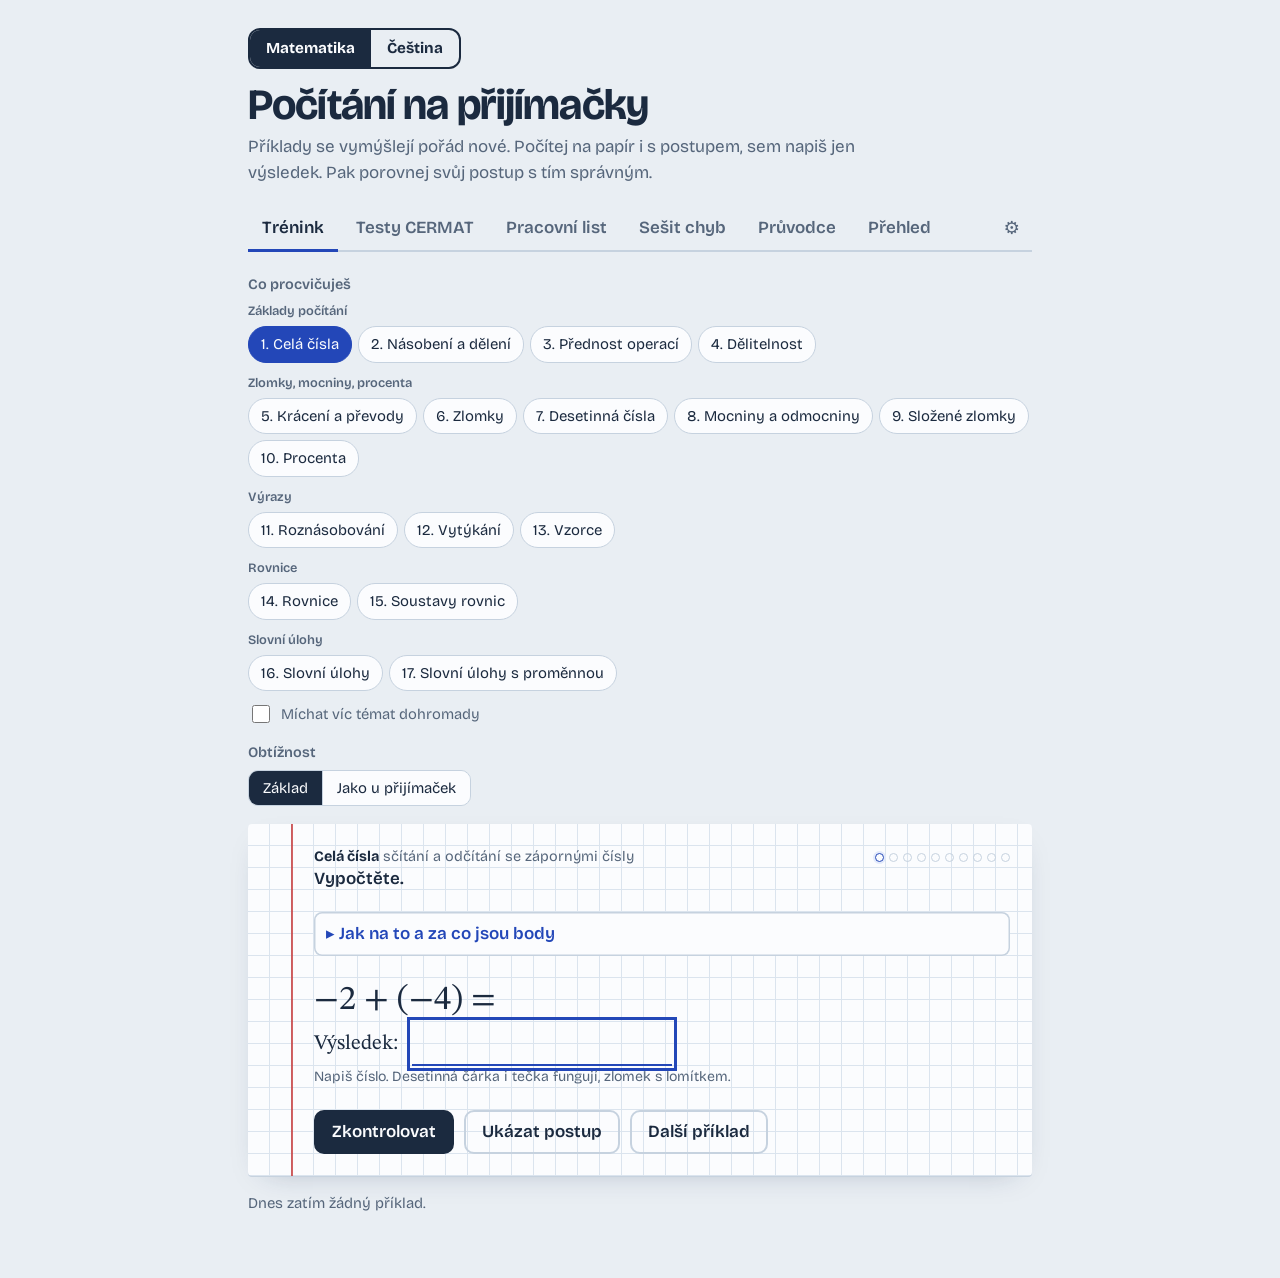
==== pocitani-na-prijimacky.html @ 53a1b1db "Plynulá čeština a zvětšení obrázků v testech (v1.17) - Textura papíru se kreslí jednou do canvasu (b" ====
<!DOCTYPE html>
<html lang="cs">
<head>
<meta charset="utf-8">
<meta name="viewport" content="width=device-width, initial-scale=1, viewport-fit=cover">
<title>Počítání na přijímačky</title>
<link rel="preconnect" href="https://fonts.googleapis.com">
<link rel="preconnect" href="https://fonts.gstatic.com" crossorigin>
<link href="https://fonts.googleapis.com/css2?family=Bricolage+Grotesque:opsz,wght@12..96,400..700&family=STIX+Two+Text:ital,wght@0,400..600;1,400..600&display=swap" rel="stylesheet">
<style>
:root{
  --surface:#E9EEF3; --paper:#FBFCFE; --grid:#DBE4EE; --ink:#1B2A3F; --muted:#56667B;
  --pen:#2347B8; --pen-soft:#E3EAFB; --red:#C42F2F; --red-soft:#FBE7E5; --green:#1F7A4A; --green-soft:#E1F3E8; --line:#C6D2DF; --hl:#FFE27A;
  --ui:"Bricolage Grotesque",system-ui,-apple-system,"Segoe UI",sans-serif;
  --math:"STIX Two Text","Cambria Math",Cambria,"Times New Roman",serif;
  color-scheme:light;
  box-sizing:border-box; padding-top:env(safe-area-inset-top,0px); padding-bottom:env(safe-area-inset-bottom,0px);
}
@media (prefers-color-scheme:dark){:root:not([data-theme="light"]){
  --surface:#0F151E; --paper:#162030; --grid:#21304A; --ink:#E4EAF3; --muted:#9AA9BC;
  --pen:#93B2FF; --pen-soft:#22345C; --red:#FF8077; --red-soft:#3A2024; --green:#62D297; --green-soft:#17352A; --line:#2D3D57; --hl:#6B5410; color-scheme:dark;}}
:root[data-theme="dark"]{
  --surface:#0F151E; --paper:#162030; --grid:#21304A; --ink:#E4EAF3; --muted:#9AA9BC;
  --pen:#93B2FF; --pen-soft:#22345C; --red:#FF8077; --red-soft:#3A2024; --green:#62D297; --green-soft:#17352A; --line:#2D3D57; --hl:#6B5410; color-scheme:dark;}
*,*::before,*::after{box-sizing:inherit}
html{scroll-padding-top:env(safe-area-inset-top,0px)}
body{margin:0;background:var(--surface);color:var(--ink);font-family:var(--ui);font-size:17px;line-height:1.5}
.wrap{max-width:820px;margin:0 auto;padding:28px 18px 64px}
h1{font-size:clamp(1.9rem,5vw,2.7rem);line-height:1.05;margin:0 0 6px;font-weight:700;letter-spacing:-.02em;font-variation-settings:"opsz" 96}
.lede{margin:0 0 22px;color:var(--muted);max-width:60ch}
nav.tabs{display:flex;gap:4px;flex-wrap:wrap;border-bottom:2px solid var(--line);margin-bottom:22px}
nav.tabs a{padding:8px 14px;text-decoration:none;color:var(--muted);font-weight:600;border-bottom:3px solid transparent;margin-bottom:-2px}
nav.tabs a[aria-current="page"]{color:var(--ink);border-bottom-color:var(--pen)}
nav.tabs a .badge{display:inline-block;min-width:1.4em;padding:0 .35em;margin-left:4px;border-radius:9px;background:var(--red);color:var(--paper);font-size:.78em;text-align:center}
.view[hidden]{display:none}
.lbl{display:block;font-size:.9rem;color:var(--muted);margin:0 0 6px;font-weight:600}
.chips{display:flex;flex-wrap:wrap;gap:6px;margin-bottom:14px}
.chip{font:inherit;font-size:.93rem;padding:6px 12px;border-radius:18px;border:1.5px solid var(--line);background:var(--paper);color:var(--ink);cursor:pointer}
.chip[aria-pressed="true"]{background:var(--pen);border-color:var(--pen);color:var(--paper)}
.seg{display:inline-flex;border:1.5px solid var(--line);border-radius:10px;overflow:hidden;margin-bottom:18px}
.seg button{font:inherit;font-size:.93rem;padding:6px 14px;border:0;background:var(--paper);color:var(--ink);cursor:pointer}
.seg button+button{border-left:1.5px solid var(--line)}
.seg button[aria-pressed="true"]{background:var(--ink);color:var(--paper)}
button:focus-visible,a:focus-visible,input:focus-visible,select:focus-visible{outline:3px solid var(--pen);outline-offset:2px}
nav.tabs .tab-btn{margin-left:auto;padding:8px 12px;border:0;background:none;font:inherit;font-weight:600;font-size:1.15rem;line-height:1;color:var(--muted);cursor:pointer}
nav.tabs .tab-btn:hover,nav.tabs .tab-btn[aria-expanded="true"]{color:var(--ink)}
dialog{border:2px solid var(--line);border-radius:14px;background:var(--paper);color:var(--ink);padding:22px;width:min(92vw,30rem);max-height:min(86vh,44rem);overflow:auto;box-shadow:0 24px 70px -24px rgba(10,25,50,.5)}
dialog::backdrop{background:rgba(8,18,38,.5)}
dialog h2{margin:0 0 10px;font-size:1.3rem}
dialog input{display:block;width:100%;font:inherit;padding:9px 11px;border-radius:9px;border:1.5px solid var(--line);background:var(--paper);color:var(--ink)}

/* the sheet */
.sheet{position:relative;background-color:var(--paper);
  background-image:linear-gradient(var(--grid) 1px,transparent 1px),linear-gradient(90deg,var(--grid) 1px,transparent 1px);
  background-size:22px 22px;background-position:-1px -1px;
  border-radius:4px 4px 4px 4px;box-shadow:0 1px 0 var(--line),0 10px 30px -18px rgba(20,40,80,.35);
  padding:22px 22px 24px 64px}
.sheet::before{content:"";position:absolute;top:0;bottom:0;left:44px;width:2px;background:var(--red);opacity:.75}
.sheet-head{display:flex;justify-content:space-between;gap:10px;flex-wrap:wrap;font-size:.9rem;color:var(--muted);margin-bottom:10px}
.sheet-head b{color:var(--ink)}
.task{margin:0 0 14px;font-weight:600}
.prompt{font-family:var(--math);font-size:clamp(1.55rem,4.6vw,2.15rem);line-height:1.6;margin:0 0 20px;overflow-x:auto;padding:4px 0}
.prompt .txt{font-family:var(--ui);font-size:1.15rem;line-height:1.5;display:block;max-width:56ch}
.prompt .sys,.step .sys{display:inline-block;border-left:2px solid currentColor;padding-left:12px;line-height:1.7}
i{font-style:italic;font-family:var(--math)}
.fr{display:inline-flex;flex-direction:column;vertical-align:middle;text-align:center;margin:0 .1em;font-size:.86em;line-height:1.15}
.fr>span:first-child{border-bottom:1.5px solid currentColor;padding:0 .18em .06em}
.fr>span:last-child{padding:.06em .18em 0}
.fr.big{font-size:1em}.fr.big>span{padding:.15em .3em}
.fr .fr{font-size:.88em}
.ov{border-top:1.5px solid currentColor;padding:0 .08em;margin-left:.04em}
.answer{display:flex;flex-wrap:wrap;align-items:center;gap:10px 14px;margin-bottom:6px}
.answer label{font-family:var(--math);font-size:1.3rem}
.answer input{font-family:var(--math);font-size:1.4rem;color:var(--pen);background:transparent;border:0;border-bottom:2px solid var(--pen);padding:4px 4px;width:min(260px,100%);border-radius:0}
.answer input.short{width:120px}
.btn{font:inherit;font-weight:600;padding:9px 16px;border-radius:10px;border:2px solid var(--ink);background:var(--ink);color:var(--paper);cursor:pointer}
.btn.ghost{background:transparent;color:var(--ink);border-color:var(--line)}
.btn:disabled{opacity:.45;cursor:default}
.ins{display:inline-flex;gap:4px}
.ins button{font-family:var(--math);font-size:1.05rem;min-width:36px;padding:4px 8px;border-radius:8px;border:1.5px solid var(--line);background:var(--paper);color:var(--ink);cursor:pointer}
.hint{font-size:.88rem;color:var(--muted);margin:4px 0 12px}
.fb{min-height:1.6em;margin:6px 0 12px;font-weight:600}
.fb.ok{color:var(--green)}.fb.bad{color:var(--red)}.fb.neutral{color:var(--muted)}
.actions{display:flex;gap:10px;flex-wrap:wrap}
.steps{margin:18px 0 0;padding:16px 18px;background:var(--paper);border:1.5px solid var(--line);border-radius:6px}
.steps h3{margin:0 0 10px;font-size:1rem}
.stp{list-style:none;counter-reset:st;margin:0;padding:0}
.stp li{position:relative;padding-left:1.9em;margin:0 0 12px;font-family:var(--ui)}
.stp li:not(.h){counter-increment:st}
.stp li:not(.h)::before{content:counter(st) ".";position:absolute;left:0;top:0;font-weight:700;color:var(--muted)}
.stp li.h{padding-left:0;margin-top:16px;font-weight:700;color:var(--pen)}
.stp li.h:first-child{margin-top:0}
.say{display:block;font-size:.97rem;line-height:1.5;max-width:64ch}
.m{display:block;font-family:var(--math);font-size:1.16rem;line-height:2;overflow-x:auto;margin-top:2px}
.sep{font-family:var(--ui);font-size:.8em;color:var(--muted);margin:0 .7em}
.steps .result{margin:12px 0 0;font-family:var(--math);font-size:1.15rem}
.steps .result b{color:var(--red);font-family:var(--ui)}
.session{margin:16px 0 0;color:var(--muted);font-size:.93rem}

/* worksheet */
.ws-controls{display:flex;flex-wrap:wrap;gap:12px 20px;align-items:end;margin-bottom:18px}
.ws-controls select{font:inherit;padding:6px 10px;border-radius:8px;border:1.5px solid var(--line);background:var(--paper);color:var(--ink)}
.worksheet{background:var(--paper);color:var(--ink);padding:26px 28px;border-radius:4px;box-shadow:0 1px 0 var(--line)}
.worksheet h2{margin:0 0 4px;font-size:1.4rem}
.worksheet .meta{color:var(--muted);margin:0 0 18px;font-size:.92rem}
.ws-item{padding:10px 0 0;break-inside:avoid}
.ws-item .q{display:flex;gap:10px;align-items:baseline}
.ws-item .n{font-weight:700;min-width:1.6em}
.ws-item .p{font-family:var(--math);font-size:1.35rem;line-height:1.6}
.ws-item .p .txt{font-family:var(--ui);font-size:1.02rem}
.ws-item .t{font-size:.85rem;color:var(--muted)}
.ws-space{height:150px;margin:6px 0 4px 2.2em;background-image:linear-gradient(var(--grid) 1px,transparent 1px),linear-gradient(90deg,var(--grid) 1px,transparent 1px);background-size:18px 18px;border:1px solid var(--grid)}
.solutions{margin-top:30px;border-top:2px dashed var(--line);padding-top:18px}
.solutions .stp{margin:6px 0 0 2.2em}
.solutions .say{font-size:.9rem}.solutions .m{font-size:1.05rem}

/* mistakes + stats */
.mlist{display:grid;gap:12px}
.mitem{background:var(--paper);border:1.5px solid var(--line);border-left:4px solid var(--red);border-radius:6px;padding:12px 14px;display:flex;justify-content:space-between;gap:12px;align-items:center;flex-wrap:wrap}
.mitem .p{font-family:var(--math);font-size:1.25rem;overflow-x:auto}
.mitem .p .txt{font-family:var(--ui);font-size:1rem}
.mitem small{display:block;color:var(--muted);font-size:.84rem}
.empty{background:var(--paper);border:1.5px dashed var(--line);border-radius:6px;padding:22px;color:var(--muted)}
table.stats{width:100%;border-collapse:collapse;background:var(--paper);border-radius:6px;overflow:hidden}
table.stats th,table.stats td{padding:9px 12px;text-align:left;border-bottom:1px solid var(--line);font-size:.95rem}
table.stats th{color:var(--muted);font-weight:600}
.bar{height:8px;background:var(--grid);border-radius:4px;min-width:80px;position:relative;overflow:hidden}
.bar span{position:absolute;inset:0 auto 0 0;background:var(--pen)}
table.stats tr.grp td{font-weight:700;color:var(--pen);padding-top:14px;font-size:.88rem}
table.stats td small{display:block;color:var(--muted);font-size:.8rem;font-weight:400}
.chips .grp{flex-basis:100%;font-size:.8rem;font-weight:600;color:var(--muted);margin-top:4px}
.chips .grp:first-child{margin-top:0}
/* zvýraznění: pravidlo (zvýrazňovač), nové (modře), pozor (červeně); vždy i tučně kvůli tisku */
.hk{font-weight:700;background:linear-gradient(transparent 55%,var(--hl) 55%);padding:0 .08em;-webkit-box-decoration-break:clone;box-decoration-break:clone}
.hn{font-weight:700;color:var(--pen)}
.hx{font-weight:700;color:var(--red)}
@media print{.hk{background:none;text-decoration:underline}}
nav.tabs a .badge[hidden]{display:none}
/* slovní úlohy: možnosti A–E, výběr písmene, podtržení přehlédnuté fráze po chybě */
.prompt .opts{display:block;margin-top:var(--g,22px)}
.prompt .opts>span{display:block}
.mclbl{font-family:var(--math);font-size:1.3rem}
.mcbox{display:inline-flex;gap:8px;flex-wrap:wrap}
.mcbtn{font:inherit;font-weight:700;min-width:44px;height:44px;border-radius:10px;border:2px solid var(--line);background:var(--paper);color:var(--ink);cursor:pointer}
.mcbtn[aria-pressed="true"]{background:var(--pen);border-color:var(--pen);color:var(--paper)}
.sheet>.answer.rows{display:grid;grid-template-columns:auto 1fr;gap:0 12px;align-items:center}
.sheet>.answer.rows input{width:100%}
mark.pod{background:linear-gradient(transparent 55%,var(--hl) 55%);color:inherit;text-decoration:underline;text-decoration-color:var(--red);text-decoration-thickness:2px;text-underline-offset:3px}
/* po správné odpovědi: tlačítko Další příklad zezelená a jemně pulzuje */
.btn.go{background:var(--green);border-color:var(--green);color:var(--paper);animation:go-pulse 1.8s ease-in-out infinite}
@keyframes go-pulse{0%,100%{box-shadow:0 0 0 0 color-mix(in srgb,var(--green) 55%,transparent)}50%{box-shadow:0 0 0 9px color-mix(in srgb,var(--green) 0%,transparent)}}
@media (prefers-reduced-motion:reduce){.btn.go{animation:none}}
/* jemné odměny (bez sérií dní a bodů): učitelská fajfka na okraji, zelená odpověď,
   postup odkrývaný krok za krokem, razítko po sérii, puntíky série, fajfka u zvládnutého tématu */
.tick{position:absolute;left:5px;width:34px;height:32px;color:var(--red);pointer-events:none}
.tick svg{width:100%;height:100%;display:block;overflow:visible}
.tick path{fill:none;stroke:currentColor;stroke-width:3.4;stroke-linecap:round;stroke-linejoin:round;stroke-dasharray:44;stroke-dashoffset:0}
@media (max-width:560px){.tick{left:-2px;width:24px;height:23px}}
.answer input{transition:border-color .3s,color .3s}
.answer.ok input{border-bottom-color:var(--green);color:var(--green)}
.dots{display:inline-flex;gap:5px;align-items:center;vertical-align:middle}
.dots span{width:9px;height:9px;border-radius:50%;border:1.5px solid var(--line);box-sizing:border-box}
.dots span.d{background:var(--pen);border-color:var(--pen)}
.dots span.c{border-color:var(--pen);box-shadow:0 0 0 2px var(--pen-soft)}
.stamp{display:inline-block;vertical-align:middle;margin-left:14px;padding:2px 12px;font-family:var(--ui);border:3px solid currentColor;border-radius:8px;font-weight:800;letter-spacing:.06em;text-transform:uppercase;font-size:1.05rem;line-height:1.6;color:var(--pen);transform:rotate(-8deg);opacity:.85;pointer-events:none}
.stamp.s1{color:var(--green)}
.mast{color:var(--green);font-weight:800}
.chip[aria-pressed="true"] .mast{color:inherit}
@media (prefers-reduced-motion:no-preference){
  .tick.draw path{animation:tickDraw .45s ease-out both}
  @keyframes tickDraw{from{stroke-dashoffset:44}to{stroke-dashoffset:0}}
  .answer.nudge{animation:nudge .35s ease-in-out}
  @keyframes nudge{0%,100%{transform:none}25%{transform:translateX(-4px)}50%{transform:translateX(4px)}75%{transform:translateX(-2px)}}
  .steps.rev .stp>li,.steps.rev .result{animation:stepIn .32s ease-out both}
  @keyframes stepIn{from{opacity:0;transform:translateY(4px)}to{opacity:1;transform:none}}
  .stamp{animation:stampIn .45s .15s ease-out both}
  @keyframes stampIn{0%{opacity:0;transform:scale(1.8) rotate(-8deg)}70%{opacity:.9;transform:scale(.95) rotate(-8deg)}100%{opacity:.85;transform:scale(1) rotate(-8deg)}}
}
@media print{.tick,.stamp{animation:none}}
@media print{.btn.go{animation:none}}
.note{color:var(--muted);font-size:.92rem;max-width:62ch}
details.guide{margin:-4px 0 14px;background:var(--paper);border:1.5px solid var(--line);border-radius:8px}
details.guide>summary{cursor:pointer;padding:8px 12px;font-weight:600;color:var(--pen);list-style:none}
details.guide>summary::-webkit-details-marker{display:none}
details.guide>summary::before{content:"▸ ";}
details.guide[open]>summary::before{content:"▾ ";}
.gbody{padding:2px 14px 12px;font-size:.95rem;line-height:1.5}
.gbody h4{margin:12px 0 4px;font-size:.95rem}
.gbody ol,.gbody ul{margin:0;padding-left:1.3em}.gbody li{margin:2px 0}
.gbody .trap,.fbtip{background:var(--red-soft);border-left:3px solid var(--red);padding:8px 10px;border-radius:4px;margin:8px 0 4px}
.fbtip{font-weight:400;color:var(--ink);font-size:.93rem}
.pts{display:grid;gap:6px}
.pt{border-radius:6px;padding:6px 10px}.pt ul{margin:2px 0 0}
.pt.ok{background:var(--green-soft)}.pt.mid{background:var(--pen-soft)}.pt.bad{background:var(--red-soft)}
.glist details{background:var(--paper);border:1.5px solid var(--line);border-radius:8px;margin-bottom:8px}
.glist summary{cursor:pointer;padding:10px 14px;font-weight:700}
.gen{background:var(--paper);border:1.5px solid var(--pen);border-radius:8px;padding:12px 16px;margin-bottom:14px}
.gen h3{margin:0 0 6px;font-size:1.05rem}.gen ul{margin:0;padding-left:1.2em}.gen li{margin:3px 0}
.ws-trap{margin:4px 0 0 2.2em;font-size:.88rem;color:var(--muted)}
.mixl{display:inline-flex;align-items:center;gap:8px;font-size:.92rem;color:var(--muted);margin:-4px 0 16px;cursor:pointer}
.mixl input{width:18px;height:18px;accent-color:var(--pen)}
.ask{margin-top:14px;padding:16px 18px;background:var(--paper);border:1.5px solid var(--pen);border-radius:6px}
.ask h3{margin:0 0 10px;font-size:1rem}
.quick{display:flex;flex-wrap:wrap;gap:6px;margin-bottom:10px}
.askrow{display:flex;gap:10px;align-items:flex-end}
.askrow textarea{flex:1;font:inherit;padding:8px 10px;border-radius:8px;border:1.5px solid var(--line);background:var(--paper);color:var(--ink);resize:vertical}
.thread{display:grid;gap:8px;margin-bottom:10px}
.msg{padding:9px 12px;border-radius:8px;line-height:1.55;max-width:64ch}
.msg.me{background:var(--pen-soft);justify-self:end}
.msg.ai{background:var(--surface)}
.msg.err{background:var(--red-soft);color:var(--red)}
.summary{text-align:left}
.summary h2{margin:0 0 6px;font-size:1.6rem}
.summary .big{font-family:var(--math);font-size:3rem;line-height:1.1;margin:8px 0 4px;color:var(--pen)}
@media (max-width:560px){
  .wrap{padding:14px 12px 40px}
  h1{font-size:1.45rem;letter-spacing:-.01em}
  .lede{font-size:.92rem;margin:0 0 14px}
  nav.tabs{margin-bottom:14px}nav.tabs a{padding:6px 10px}nav.tabs .tab-btn{padding:6px 10px;font-size:1.05rem}
  .chips{gap:5px;margin-bottom:10px}.chip{padding:4px 10px;font-size:.87rem}
  .mixl{margin:-2px 0 12px;font-size:.88rem}.mixl input{width:16px;height:16px}
  .lbl{font-size:.84rem}
  .seg{margin-bottom:12px}.seg button{padding:5px 10px;font-size:.9rem}
  .sheet{padding:16px 12px 18px 34px}.sheet::before{left:22px}
  .sheet-head{font-size:.82rem}
  .task{margin-bottom:10px}
  .prompt{font-size:clamp(1.3rem,5.5vw,1.7rem);margin-bottom:14px}
  .answer{gap:8px 10px;margin-bottom:4px}.answer input{font-size:1.25rem}.answer input.short{width:104px}
  .hint{font-size:.82rem;margin:2px 0 10px}
  .fb{margin:4px 0 10px}
  .btn{padding:8px 13px}
  .actions{gap:8px}
  .steps{margin:12px 0 0;padding:12px}.stp li{margin-bottom:8px}
  .ask{margin-top:10px;padding:10px 12px}
  .ask h3{margin:0 0 6px;font-size:.95rem}
  .quick{gap:5px;margin-bottom:8px}.quick .chip{padding:4px 10px;font-size:.84rem}
  .askrow{gap:8px}.askrow textarea{padding:7px 9px}
  .thread{gap:6px;margin-bottom:8px}
  .msg{padding:8px 10px;font-size:.95rem;max-width:none}.msg.me{max-width:92%}
  .session{margin:12px 0 0;font-size:.88rem}
  table.stats th,table.stats td{padding:6px 8px;font-size:.86rem}
  .bar{min-width:44px}
  .worksheet{padding:18px}
}
@media (max-width:400px){
  table.stats th,table.stats td{padding:5px 6px;font-size:.8rem}
  .bar{min-width:36px}
}
/* zarovnání na čtverečky: řádky textu jsou násobky --g, mezery pod bloky dorovná gridSnap() */
.sheet{--g:22px;line-height:var(--g);padding:var(--g) var(--g) var(--g) calc(3 * var(--g))}
.sheet::before{left:calc(2 * var(--g) - 1px)}
.sheet>*{margin-top:0}
.sheet>.sheet-head{line-height:var(--g);margin-bottom:0}
.sheet>.task{line-height:var(--g);margin-bottom:11px}
.sheet>details.guide{margin:0 0 11px;border:0;box-shadow:inset 0 0 0 1.5px var(--line);line-height:1.5}
.sheet>details.guide>summary{padding:11px 12px;line-height:var(--g)}
.sheet>.prompt{line-height:calc(2 * var(--g));padding:0;margin-bottom:0}
.sheet>.prompt .txt{line-height:var(--g)}
.sheet>.prompt .sys{line-height:calc(2 * var(--g))}
.sheet>.answer{gap:0 14px;margin-bottom:0;min-height:calc(2 * var(--g))}
.sheet>.answer label{line-height:calc(2 * var(--g))}
.sheet>.answer input{height:calc(2 * var(--g));padding:0 4px;line-height:normal}
.sheet>.hint{line-height:var(--g);margin:0}
.sheet>.fb{line-height:var(--g);min-height:var(--g);margin:0}
.sheet .btn{padding:9px 16px;line-height:var(--g)}
.sheet>.actions{margin-bottom:0}
.sheet>.steps,.sheet>.ask{line-height:1.5;margin-bottom:0}
.sheet.summary h2{line-height:calc(2 * var(--g));margin-bottom:0}
.sheet.summary .big{line-height:calc(3 * var(--g));margin:0}
.sheet.summary p{margin:0 0 var(--g)}
@media (max-width:560px){
  .sheet{padding:var(--g) 11px var(--g) calc(2 * var(--g))}
  .sheet::before{left:calc(var(--g) - 1px)}
  .sheet .btn{padding:9px 13px}
}
@media (prefers-reduced-motion:no-preference){.fb.ok{animation:pop .25s ease-out}@keyframes pop{from{transform:translateY(3px);opacity:0}to{transform:none;opacity:1}}}
@media print{
  body{background:#fff;color:#000;font-size:12pt}
  :root{--paper:#fff;--ink:#000;--muted:#444;--grid:#d5dde6;--line:#bbb}
  .no-print,nav.tabs,h1,.lede,.view:not(#v-list){display:none!important}
  .wrap{max-width:none;padding:0}
  .worksheet{box-shadow:none;padding:0}
  .solutions{break-before:page;border-top:0}
}

/* ===== předměty: přepínač a části jen pro jeden předmět ===== */
.subj{display:inline-flex;border:2px solid var(--ink);border-radius:12px;overflow:hidden;margin:0 0 14px}
.subj button{font:inherit;font-weight:700;font-size:.95rem;padding:7px 16px;border:0;background:transparent;color:var(--ink);cursor:pointer}
.subj button[aria-pressed="true"]{background:var(--ink);color:var(--paper)}
:root[data-subject="cj"] [data-only="mat"],:root:not([data-subject="cj"]) [data-only="cj"]{display:none!important}
/* ===== čeština: zažloutlý, na okrajích ohořelý papír s linkami ===== */
:root[data-subject="cj"]{
  --surface:#E4D6B6; --paper:#F1E1B8; --grid:transparent; --ink:#33240F; --muted:#6A5434;
  --pen:#8E3B12; --pen-soft:#F2D9B4; --red:#A8321E; --red-soft:#F3D4C2; --green:#3F6B1E; --green-soft:#E1E7BF;
  --line:#C9B183; --hl:#EDBB48; --rule:rgba(112,78,34,.22); --burn:rgba(104,46,6,.55); --burn-soft:rgba(140,82,24,.28);
  color-scheme:light}
@media (prefers-color-scheme:dark){:root[data-subject="cj"]:not([data-theme="light"]){
  --surface:#15100A; --paper:#2A2014; --ink:#EEDFC1; --muted:#B9A47F; --pen:#F2A65E; --pen-soft:#4A3015;
  --red:#FF8C6E; --red-soft:#40211A; --green:#A8D27A; --green-soft:#26331A; --line:#4D3C25; --hl:#7A5312;
  --rule:rgba(238,210,160,.10); --burn:rgba(0,0,0,.70); --burn-soft:rgba(0,0,0,.40); color-scheme:dark}}
:root[data-subject="cj"][data-theme="dark"]{
  --surface:#15100A; --paper:#2A2014; --ink:#EEDFC1; --muted:#B9A47F; --pen:#F2A65E; --pen-soft:#4A3015;
  --red:#FF8C6E; --red-soft:#40211A; --green:#A8D27A; --green-soft:#26331A; --line:#4D3C25; --hl:#7A5312;
  --rule:rgba(238,210,160,.10); --burn:rgba(0,0,0,.70); --burn-soft:rgba(0,0,0,.40); color-scheme:dark}
:root[data-subject="cj"] body{background:radial-gradient(120% 80% at 50% 0%,transparent 40%,rgba(80,50,15,.18) 100%),var(--surface)}
/* --g = výška linky; gridSnap podle ní zarovnává bloky listu */
:root[data-subject="cj"] .sheet{--g:30px;
  background-color:var(--paper);
  background-image:
    radial-gradient(ellipse 75% 70% at 50% 45%,transparent 58%,var(--burn-soft) 86%,var(--burn) 100%),
    /* skvrny a zrnitost: bitmapy z canvasu (paperTexture), SVG feTurbulence byl na telefonu pomalý */
    var(--paper-stains,none),
    var(--paper-grain,none),
    repeating-linear-gradient(transparent 0 calc(var(--g) - 1px),var(--rule) calc(var(--g) - 1px) var(--g));
  background-size:auto,600px 600px,128px 128px,auto;background-position:0 0,0 0,0 0,0 0;
  border-radius:3px 7px 4px 8px / 7px 3px 8px 4px;
  box-shadow:inset 0 0 0 1px rgba(110,60,15,.25),inset 0 0 22px var(--burn-soft),0 1px 0 var(--line),0 14px 34px -18px rgba(60,30,0,.65)}
:root[data-subject="cj"] .sheet::before{opacity:.45}
/* čeština: kroky vysvětlení mají vlastní písmena A) až D), čísla by se zdvojila */
:root[data-subject="cj"] .stp li:not(.h){padding-left:0}
:root[data-subject="cj"] .stp li:not(.h)::before{content:none}
.mitem .p .txt.cj .opts>span{display:block;margin-bottom:2px}
.prompt .txt.cj{font-family:var(--math);font-size:1.15rem;line-height:1.55}
.prompt .txt.cj .opts{margin-top:0}
.prompt .txt.cj .opts>span{padding-left:1.7em;text-indent:-1.7em;margin-bottom:8px}
.prompt .txt.cj .opts b{font-family:var(--ui);color:var(--pen)}
:root[data-subject="cj"] .steps{background:color-mix(in srgb,var(--paper) 70%,#fff 30%)}
:root[data-subject="cj"][data-theme="dark"] .steps{background:color-mix(in srgb,var(--paper) 85%,#000 15%)}
@media (prefers-color-scheme:dark){:root[data-subject="cj"]:not([data-theme="light"]) .steps{background:color-mix(in srgb,var(--paper) 85%,#000 15%)}}

/* ===== Testy CERMAT (data nahraná do telefonu) ===== */
.cm-tests{display:grid;gap:10px;margin:14px 0}
.cm-test{text-align:left;font:inherit;padding:12px 14px;border:1.5px solid var(--line);border-radius:10px;background:var(--paper);color:var(--ink);cursor:pointer;display:flex;justify-content:space-between;align-items:baseline;gap:4px 12px;flex-wrap:wrap}
.cm-test small{color:var(--muted)}
.cm-img{display:block;max-width:100%;height:auto;margin:8px 0;border-radius:4px;background:#fff}
.cm-h{font-weight:700;margin:8px 0 4px}.cm-n{color:var(--muted);font-style:italic;margin:4px 0}.cm-t{margin:6px 0}
.cm-opt{margin:4px 0}
.cm-task{margin:14px 0;padding-top:12px;border-top:1px dashed var(--line)}.cm-task:first-child{border-top:0;padding-top:0}
.cm-num{font-weight:800;color:var(--pen);margin-right:6px}
.cm-ans{margin:10px 0;display:flex;flex-direction:column;align-items:flex-start;gap:8px}
.cm-row{display:flex;flex-wrap:wrap;align-items:center;gap:6px}
.cm-row input,.cm-row select,.cm-order select{font:inherit;padding:6px 8px;border:1.5px solid var(--line);border-radius:8px;background:var(--paper);color:var(--ink)}
.cm-row input{width:min(16em,100%)}
.cm-order{display:flex;flex-wrap:wrap;gap:8px 14px}
.cm-sol{margin:8px 0;padding:8px 10px;border-radius:8px;background:var(--pen-soft)}
.cm-task.ok .cm-sol{background:var(--green-soft)}.cm-task.bad .cm-sol{background:var(--red-soft)}
.cm-sol .yes{color:var(--green);font-weight:700}.cm-sol .no{color:var(--red);font-weight:700}.cm-sol .var{color:var(--muted);font-size:.9em}
.cm-lv{margin:4px 0 10px}
.cm-self{display:flex;gap:8px;align-items:center;flex-wrap:wrap;margin-top:8px}
.cm-why summary,.cm-adb summary{cursor:pointer;color:var(--pen);font-weight:600}
.cm-prog{margin:12px 0;display:grid;gap:6px}.cm-prog progress{width:100%;height:14px;accent-color:var(--pen)}
.cm-adb pre{white-space:pre-wrap;word-break:break-all;font-size:.85rem;background:var(--paper);padding:8px;border-radius:6px}
.empty ol{margin:8px 0 0;padding-left:1.3em}

/* ===== zvětšený obrázek přes celou obrazovku ===== */
.cm-img{cursor:zoom-in}
body.zoomed{overflow:hidden}
.zoom{position:fixed;inset:0;z-index:50;background:#111}
.zoom[hidden]{display:none}
.zoom-stage{position:absolute;inset:0;overflow:hidden;touch-action:none}
.zoom-stage img{position:absolute;left:0;top:0;width:100%;height:auto;max-width:none;transform-origin:0 0;background:#fff;user-select:none;-webkit-user-select:none;-webkit-user-drag:none}
.zoom-x{position:absolute;top:12px;right:12px;z-index:2;width:48px;height:48px;border-radius:50%;border:0;background:rgba(255,255,255,.92);color:#111;font-size:22px;line-height:48px;cursor:pointer;box-shadow:0 2px 10px rgba(0,0,0,.4)}
.zoom-hint{position:absolute;left:0;right:0;bottom:12px;margin:0;padding:0 16px;text-align:center;color:#ddd;font-size:.85rem;pointer-events:none;transition:opacity .4s}
.zoom.used .zoom-hint{opacity:0}
</style>
</head>
<body>
<div class="wrap">
  <div class="subj no-print" id="subjSeg" role="group" aria-label="Předmět"><button type="button" data-subj="mat">Matematika</button><button type="button" data-subj="cj">Čeština</button></div>
  <h1><span data-only="mat">Počítání na přijímačky</span><span data-only="cj">Čeština na přijímačky</span></h1>
  <p class="lede"><span data-only="mat">Příklady se vymýšlejí pořád nové. Počítej na papír i s postupem, sem napiš jen výsledek. Pak porovnej svůj postup s tím správným.</span><span data-only="cj">Pravopis a jazyk ve stylu přijímaček. Každou větu si přečti celou, vyber odpověď a pak si projdi vysvětlení.</span></p>
  <nav class="tabs no-print" aria-label="Části">
    <a href="#trenink" data-view="trenink">Trénink</a>
    <a href="#cermat" data-view="cermat">Testy CERMAT</a>
    <a href="#list" data-view="list" data-only="mat">Pracovní list</a>
    <a href="#chyby" data-view="chyby">Sešit chyb<span class="badge" id="mbadge" hidden></span></a>
    <a href="#pruvodce" data-view="pruvodce">Průvodce</a>
    <a href="#prehled" data-view="prehled">Přehled</a>
    <button class="tab-btn" id="settingsBtn" type="button" aria-haspopup="dialog" aria-label="Nastavení vysvětlování">⚙</button>
  </nav>

  <dialog id="aiDialog" class="no-print" aria-labelledby="aiDlgTitle">
    <h2 id="aiDlgTitle">Vysvětlování přes AI</h2>
    <p class="note">Klíč si opatři na <a href="https://openrouter.ai/keys" target="_blank" rel="noopener">openrouter.ai/keys</a> a nastav mu kreditní limit. Uloží se jen do tohoto zařízení (localStorage), do aplikace ani do GitHubu se nedostane. Bez klíče se tlačítko „Zeptej se“ nezobrazí.</p>
    <label class="lbl" for="aiKey">API klíč</label>
    <input type="password" id="aiKey" placeholder="sk-or-v1-…" autocomplete="off" autocapitalize="off" spellcheck="false">
    <label class="lbl" for="aiModel" style="margin-top:12px">Model</label>
    <input type="text" id="aiModel" list="aiModels" placeholder="google/gemini-3.8-flash" autocomplete="off" autocapitalize="off" spellcheck="false">
    <datalist id="aiModels">
      <option value="google/gemini-3.8-flash"></option>
      <option value="google/gemini-3.8-pro"></option>
      <option value="google/gemini-2.5-pro"></option>
      <option value="openai/gpt-4o-mini"></option>
      <option value="anthropic/claude-3.5-haiku"></option>
    </datalist>
    <p class="note">Slug modelu najdeš v katalogu na <a href="https://openrouter.ai/models" target="_blank" rel="noopener">openrouter.ai/models</a>.</p>
    <div class="actions" style="margin-top:16px">
      <button class="btn ghost" id="aiCancel" type="button">Zrušit</button>
      <button class="btn" id="aiSave" type="button">Uložit</button>
    </div>
  </dialog>

  <section class="view" id="v-trenink">
    <span class="lbl">Co procvičuješ</span>
    <div class="chips" id="topicChips" role="group" aria-label="Témata"></div>
    <label class="mixl"><input type="checkbox" id="mixToggle"> Míchat víc témat dohromady</label>
    <span class="lbl">Obtížnost</span>
    <div class="seg" id="levelSeg" role="group" aria-label="Obtížnost">
      <button data-level="1">Základ</button><button data-level="2">Jako u přijímaček</button>
    </div>
    <article class="sheet" id="sheet">
      <span class="tick" id="tick" aria-hidden="true" hidden><svg viewBox="0 0 30 28"><path d="M4 15 L11.5 22.5 L26 5"/></svg></span>
      <div class="sheet-head"><span><b id="tName"></b> <span id="tRef"></span></span><span id="tSrc"></span></div>
      <p class="task" id="task"></p>
      <details class="guide" id="guide"><summary>Jak na to a za co jsou body</summary><div class="gbody" id="guideBody"></div></details>
      <div class="prompt" id="prompt"></div>
      <div class="answer" id="answer"></div>
      <p class="hint" id="hint"></p>
      <div class="fb" id="fb" aria-live="polite"></div>
      <div class="actions">
        <button class="btn" id="checkBtn">Zkontrolovat</button>
        <button class="btn ghost" id="showBtn">Ukázat postup</button>
        <button class="btn ghost" id="nextBtn">Další příklad</button>
      </div>
      <div class="steps" id="steps" hidden></div>
      <div class="ask" id="ask" hidden>
        <h3>Zeptej se, čemu nerozumíš</h3>
        <div class="quick" id="quick"></div>
        <div class="thread" id="thread" aria-live="polite"></div>
        <div class="askrow"><textarea id="askIn" rows="2" placeholder="Třeba: proč se tady obrací zlomek?"></textarea><button class="btn" id="askBtn" type="button">Zeptat se</button></div>
      </div>
    </article>
    <div class="sheet summary" id="summary" hidden></div>
    <p class="session" id="session"></p>
  </section>

  <section class="view" id="v-cermat" hidden>
    <div id="cmList"></div>
    <article class="sheet cm-sheet" id="cmSheet" hidden></article>
  </section>

  <section class="view" id="v-list" hidden>
    <div class="no-print">
      <p class="note">Vytiskni si list s příklady. Řešení je na samostatné stránce, takže ho můžeš odtrhnout a kontrolovat až potom.</p>
      <span class="lbl">Témata</span>
      <div class="chips" id="wsChips" role="group" aria-label="Témata pracovního listu"></div>
      <div class="ws-controls">
        <div><span class="lbl">Obtížnost</span><div class="seg" id="wsLevel" role="group" aria-label="Obtížnost listu" style="margin:0"><button data-level="1">Základ</button><button data-level="2">Jako u přijímaček</button></div></div>
        <div><label class="lbl" for="wsCount">Počet příkladů</label><select id="wsCount"><option>6</option><option selected>8</option><option>10</option><option>12</option></select></div>
        <button class="btn" id="wsMake">Vytvořit list</button>
        <button class="btn ghost" id="wsPrint" disabled>Vytisknout</button>
      </div>
      <p class="note" id="wsPrintNote" hidden>Pokud se tisk neotevře, otevři aplikaci na celou stránku a dej Ctrl+P (na Macu Cmd+P).</p>
    </div>
    <div id="wsOut"></div>
  </section>

  <section class="view" id="v-chyby" hidden>
    <p class="note"><span data-only="mat">Sem se samy ukládají příklady, které napoprvé nevyšly. Když je později spočítáš správně napoprvé, ze sešitu zmizí.</span><span data-only="cj">Sem se samy ukládají úlohy, které napoprvé nevyšly. Když je později vyřešíš správně napoprvé, ze sešitu zmizí.</span></p>
    <div id="mlist" class="mlist"></div>
  </section>

  <section class="view" id="v-pruvodce" hidden>
    <div id="pruvodceOut"></div>
  </section>

  <section class="view" id="v-prehled" hidden>
    <p class="note">Úspěšnost počítá jen první pokus u každého příkladu, stejně jako u přijímaček.</p>
    <div id="statsOut"></div>
    <p style="margin-top:18px"><button class="btn ghost" id="resetBtn">Smazat statistiky a sešit chyb</button></p>
  </section>
</div>
<script>
/* ===== Nastavení vysvětlování přes OpenRouter =====
   Klíč NIKDY nedávej do veřejně sdílené verze stránky.
   Prázdný klíč = tlačítko „Zeptej se“ se nezobrazí. */
window.AI_CONFIG = {
  apiKey: '',                       // sk-or-v1-...
  model:  '',                       // slug modelu z openrouter.ai/models
  url:    'https://openrouter.ai/api/v1/chat/completions'
};
// V Android aplikaci se klíč a model načtou z local.properties přes most AndroidCfg.
try{ if(window.AndroidCfg){ const k=AndroidCfg.key(), m=AndroidCfg.model(); if(k) AI_CONFIG.apiKey=k; if(m) AI_CONFIG.model=m; } }catch(e){}
</script>
<script>
'use strict';
// ================= utility =================
const MINUS = '\u2212';
const gcd=(a,b)=>{a=Math.abs(a);b=Math.abs(b);while(b){const t=a%b;a=b;b=t}return a};
const lcm=(a,b)=>Math.abs(a*b)/gcd(a,b);
const ri=(a,b)=>a+Math.floor(Math.random()*(b-a+1));
const pick=a=>a[Math.floor(Math.random()*a.length)];
const riNZ=(a,b)=>{let v;do{v=ri(a,b)}while(v===0);return v};
const sgnR=()=>Math.random()<0.5?-1:1;

function Fr(n,d){ if(d===undefined)d=1; if(d===0)throw new Error('Dělení nulou.'); if(d<0){n=-n;d=-d} const g=gcd(n,d)||1; n=n/g; if(n===0)n=0; return {n:n,d:d/g} }
const F={
  add:(a,b)=>Fr(a.n*b.d+b.n*a.d,a.d*b.d),
  sub:(a,b)=>Fr(a.n*b.d-b.n*a.d,a.d*b.d),
  mul:(a,b)=>Fr(a.n*b.n,a.d*b.d),
  div:(a,b)=>{if(b.n===0)throw new Error('Dělení nulou.');return Fr(a.n*b.d,a.d*b.n)},
  neg:a=>Fr(-a.n,a.d),
  eq:(a,b)=>a.n===b.n&&a.d===b.d,
  isZero:a=>a.n===0,
  isInt:a=>a.d===1,
  abs:a=>Fr(Math.abs(a.n),a.d),
  pow:(a,k)=>{let r=Fr(1);for(let i=0;i<k;i++)r=F.mul(r,a);return r},
  dec:s=>{s=String(s).replace(',','.');let neg=false;if(s[0]==='-'){neg=true;s=s.slice(1)}const p=s.split('.');const f=p[1]||'';const n=parseInt((p[0]||'0')+f,10);return Fr(neg?-n:n,Math.pow(10,f.length))}
};

// ================= display =================
const V=v=>`<i>${v}</i>`;
const intH=n=>(n<0?MINUS:'')+Math.abs(n);
const frBox=(t,b)=>`<span class="fr"><span>${t}</span><span>${b}</span></span>`;
function fracH(f){ if(f.d===1) return intH(f.n); return (f.n<0?MINUS:'')+frBox(Math.abs(f.n),f.d) }
const fracHp=f=>f.n<0?`(${fracH(f)})`:fracH(f);
function rawH(n,d){ if(d===1) return intH(n); return (n<0?MINUS:'')+frBox(Math.abs(n),d) }
function decStr(f){
  let k=0; while(k<9 && Math.pow(10,k)%f.d!==0) k++;
  if(Math.pow(10,k)%f.d!==0) return null;
  const sc=f.n*(Math.pow(10,k)/f.d); const neg=sc<0; let s=String(Math.abs(sc));
  if(k>0){ s=s.padStart(k+1,'0'); s=s.slice(0,-k)+','+s.slice(-k); s=s.replace(/0+$/,'').replace(/,$/,'') }
  return (neg?MINUS:'')+s;
}
const decHp=f=>f.n<0?`(${decStr(f)})`:decStr(f);
const opS=op=>op==='+'?' + ':' '+MINUS+' ';
const frP=f=>f.d===1?(f.n<0?`(${f.n})`:`${f.n}`):`(${f.n}/${f.d})`;
const frSol=f=>f.d===1?`${f.n}`:`${f.n}/${f.d}`;
const decP=f=>{const s=decStr(f).replace(MINUS,'-').replace(',','.');return f.n<0?`(${s})`:s};
const decSol=f=>decStr(f).replace(MINUS,'-');
function numSol(f){ const s=decStr(f); return s!==null? s.replace(MINUS,'-') : frSol(f) }
function numH(f){ const s=decStr(f); return s!==null? s : fracH(f) }
const numHp=f=>f.n<0?`(${numH(f)})`:numH(f);

// ================= polynomials (array index = degree) =================
const P={
  norm:p=>{const r=p.map(x=>typeof x==='number'?Fr(x):x);while(r.length>1&&F.isZero(r[r.length-1]))r.pop();if(!r.length)r.push(Fr(0));return r},
  add:(a,b)=>{const n=Math.max(a.length,b.length),r=[];for(let i=0;i<n;i++)r.push(F.add(a[i]||Fr(0),b[i]||Fr(0)));return P.norm(r)},
  neg:a=>a.map(F.neg),
  sub:(a,b)=>P.add(a,P.neg(b)),
  mul:(a,b)=>{const r=[];for(let i=0;i<a.length+b.length-1;i++)r.push(Fr(0));a.forEach((x,i)=>b.forEach((y,j)=>{r[i+j]=F.add(r[i+j],F.mul(x,y))}));return P.norm(r)},
  eq:(a,b)=>{a=P.norm(a);b=P.norm(b);return a.length===b.length&&a.every((x,i)=>F.eq(x,b[i]))},
  nz:a=>P.norm(a).filter(c=>!F.isZero(c)).length
};
function monoBody(a,k,v,dec){ const one=a.n===1&&a.d===1; const cs=(k>0&&one)?'':(dec?decStr(a):fracH(a)); const vs=k===0?'':V(v)+(k===1?'':(k===2?'²':(k===3?'³':'<sup>'+k+'</sup>'))); return cs+vs }
// list of {c:Fr,k}
function termsH(list,v,dec){ const t=list.filter(x=>!F.isZero(x.c)); if(!t.length) return '0';
  return t.map((x,i)=>{const neg=x.c.n<0;const body=monoBody(F.abs(x.c),x.k,v,dec);return i===0?(neg?MINUS:'')+body:(neg?' '+MINUS+' ':' + ')+body}).join('') }
function polyTerms(p){ p=P.norm(p); const l=[]; for(let k=p.length-1;k>=0;k--) if(!F.isZero(p[k])) l.push({c:p[k],k}); return l }
const polyH=(p,v,dec)=>termsH(polyTerms(p),v,dec);
function polyPlain(p,v){ const l=polyTerms(p); if(!l.length) return '0'; return l.map(t=>{const cs=t.c.d===1?`${t.c.n}`:`(${t.c.n}/${t.c.d})`;return t.k===0?cs:`${cs}*${v}${t.k>1?'^'+t.k:''}`}).join('+').replace(/\+-/g,'-') }
function polySol(p,v){ const l=polyTerms(p); if(!l.length) return '0'; return l.map((t,i)=>{const a=Math.abs(t.c.n),dd=t.c.d; const cs=dd!==1?`${a}/${dd}`:((t.k>0&&a===1)?'':String(a)); const s=t.c.n<0?'-':(i?'+':''); return s+cs+(t.k===0?'':v+(t.k>1?'^'+t.k:''))}).join('') }
const T=(c,k)=>({c:typeof c==='number'?Fr(c):c,k});
const sumT=list=>{let p=[Fr(0)];list.forEach(t=>{const q=[];for(let i=0;i<t.k;i++)q.push(Fr(0));q.push(t.c);p=P.add(p,q)});return p};
const prodT=(A,B)=>{const o=[];A.forEach(a=>B.forEach(b=>o.push(T(F.mul(a.c,b.c),a.k+b.k))));return o};
const lin=(a,b)=>[T(a,1),T(b,0)]; // a·v + b (written order)
const mono=(c,v)=>termsH([T(c,1)],v); // c·v
const monoD=(c,v)=>termsH([T(c,1)],v,true);

// ================= parser =================
function tokenize(s){
  s=String(s).replace(/[\u2212\u2013\u2014]/g,'-').replace(/[·×⋅]/g,'*').replace(/÷/g,':');
  const toks=[];let i=0;
  while(i<s.length){const ch=s[i];
    if(/\s/.test(ch)){i++;continue}
    if(/[0-9]/.test(ch)){let j=i;while(j<s.length&&/[0-9]/.test(s[j]))j++;if((s[j]===','||s[j]==='.')&&/[0-9]/.test(s[j+1]||'')){j++;while(j<s.length&&/[0-9]/.test(s[j]))j++}toks.push({t:'num',v:F.dec(s.slice(i,j))});i=j;continue}
    if(/[a-zA-Z]/.test(ch)){toks.push({t:'var',v:ch.toLowerCase()});i++;continue}
    if(ch==='²'){toks.push({t:'sup',v:2});i++;continue}
    if(ch==='³'){toks.push({t:'sup',v:3});i++;continue}
    if('+-*/:^()√'.includes(ch)){toks.push({t:ch});i++;continue}
    throw new Error('Tomuhle znaku nerozumím: „'+ch+'“.');
  }
  return toks;
}
function parse(s){
  const toks=tokenize(s);let pos=0;
  const peek=()=>toks[pos],next=()=>toks[pos++];
  function expr(){let n=term();while(peek()&&(peek().t==='+'||peek().t==='-')){const op=next().t;n={t:op==='+'?'add':'sub',a:n,b:term()}}return n}
  function term(){let n=unary();for(;;){const p=peek();if(!p)break;
    if(p.t==='*'){next();n={t:'mul',a:n,b:unary()}}
    else if(p.t==='/'||p.t===':'){next();n={t:'div',a:n,b:unary()}}
    else if(p.t==='num'||p.t==='var'||p.t==='('||p.t==='√'){n={t:'mul',a:n,b:power()}}
    else break}return n}
  function unary(){const p=peek();if(p&&p.t==='-'){next();return{t:'neg',a:unary()}}if(p&&p.t==='+'){next();return unary()}return power()}
  function power(){let b=atom();for(;;){const p=peek();
    if(p&&p.t==='^'){next();const e=next();if(!e||e.t!=='num'||e.v.d!==1||e.v.n<0||e.v.n>6)throw new Error('Mocninu napiš jako ^2 nebo ².');b={t:'pow',a:b,e:e.v.n}}
    else if(p&&p.t==='sup'){next();b={t:'pow',a:b,e:p.v}}
    else break}return b}
  function atom(){const p=next();if(!p)throw new Error('Výraz nečekaně končí.');
    if(p.t==='num')return{t:'num',v:p.v};
    if(p.t==='var')return{t:'var',v:p.v};
    if(p.t==='('){const e=expr();const c=next();if(!c||c.t!==')')throw new Error('Chybí zavírací závorka.');return{t:'par',a:e}}
    if(p.t==='√')return{t:'sqrt',a:atom()};
    if(p.t===')')throw new Error('Přebývá zavírací závorka.');
    throw new Error('Na tomhle místě nečekám „'+p.t+'“.')}
  if(!toks.length)throw new Error('Napiš výsledek.');
  const r=expr();if(pos<toks.length)throw new Error(toks[pos].t===')'?'Přebývá zavírací závorka.':'Zápisu nerozumím, zkontroluj ho.');return r;
}
function isqrt(n){if(n<0)return null;const r=Math.round(Math.sqrt(n));return r*r===n?r:null}
function evalAst(n,ctx){
  switch(n.t){
    case 'num':return[n.v];
    case 'var':ctx.vars.add(n.v);return[Fr(0),Fr(1)];
    case 'add':return P.add(evalAst(n.a,ctx),evalAst(n.b,ctx));
    case 'sub':return P.sub(evalAst(n.a,ctx),evalAst(n.b,ctx));
    case 'mul':return P.mul(evalAst(n.a,ctx),evalAst(n.b,ctx));
    case 'neg':return P.neg(evalAst(n.a,ctx));
    case 'par':return evalAst(n.a,ctx);
    case 'div':{const d=P.norm(evalAst(n.b,ctx));if(d.length>1)throw new Error('Dělit tu jde jen číslem.');if(F.isZero(d[0]))throw new Error('Dělení nulou.');return evalAst(n.a,ctx).map(c=>F.div(c,d[0]))}
    case 'pow':{const b=evalAst(n.a,ctx);let r=[Fr(1)];for(let i=0;i<n.e;i++)r=P.mul(r,b);return r}
    case 'sqrt':{const v=P.norm(evalAst(n.a,ctx));if(v.length>1)throw new Error('Odmocninu napiš jako číslo.');const a=isqrt(v[0].n),b=isqrt(v[0].d);if(a===null||b===null)throw new Error('Tuhle odmocninu neumím, napiš výsledek jako číslo.');return[Fr(a,b)]}
  }
  throw new Error('Zápisu nerozumím.');
}
function analyze(s){const ast=parse(s);const ctx={vars:new Set()};const poly=evalAst(ast,ctx);return{ast,poly:P.norm(poly),vars:[...ctx.vars]}}
function countTerms(n){if(n.t==='add'||n.t==='sub')return countTerms(n.a)+countTerms(n.b);if(n.t==='neg')return countTerms(n.a);return 1}
function factorsOf(n){
  if(n.t==='mul')return factorsOf(n.a).concat(factorsOf(n.b));
  if(n.t==='pow'){const f=factorsOf(n.a);let r=[];for(let i=0;i<n.e;i++)r=r.concat(f);return r}
  if(n.t==='neg')return[{t:'num',v:Fr(-1)}].concat(factorsOf(n.a));
  if(n.t==='par'){const i=n.a;if(i.t==='mul'||i.t==='pow'||i.t==='neg'||i.t==='par')return factorsOf(i);return[n]}
  return[n];
}

// ================= checking =================
const normIn=s=>String(s==null?'':s).trim().replace(/[\u2212\u2013\u2014]/g,'-');
function checkNumber(raw,ans,opts){
  opts=opts||{};
  let s=normIn(raw).replace(/\s+/g,'');
  if(opts.unit) s=s.replace(/(%|kč|kc|korun|let|lidí|žáků|km|cm|m)$/i,'');
  if(!s) return{format:true,msg:'Napiš výsledek.'};
  if(!/^-?\d+([.,]\d+)?(\/-?\d+)?$/.test(s)) return{format:true,msg:'Sem napiš jen výsledné číslo, třeba −7/8 nebo 2,5.'};
  let r;try{r=analyze(s)}catch(e){return{format:true,msg:e.message}}
  if(!F.eq(r.poly[0],ans)) return{ok:false,msg:'Výsledek nesedí.'};
  if(opts.decimal&&s.includes('/')) return{ok:false,near:true,msg:'Hodnota sedí, ale výsledek zapiš desetinným číslem.'};
  if(opts.fraction){
    if(/[.,]/.test(s)) return{ok:false,near:true,msg:'Hodnota sedí, ale výsledek zapiš zlomkem.'};
    const m=s.match(/^-?(\d+)\/-?(\d+)$/);
    if(m&&gcd(+m[1],+m[2])>1&&+m[2]!==1) return{ok:false,near:true,msg:'Hodnota sedí, ale zlomek jde ještě zkrátit. U přijímaček chtějí základní tvar.'};
  }
  return{ok:true};
}
function checkPoly(raw,prob){
  const s=normIn(raw);if(!s)return{format:true,msg:'Napiš výsledek.'};
  let r;try{r=analyze(s)}catch(e){return{format:true,msg:e.message}}
  const bad=r.vars.filter(x=>x!==prob.v);if(bad.length)return{format:true,msg:`V příkladu je proměnná ${prob.v}, ne ${bad[0]}.`};
  if(!P.eq(r.poly,prob.ans))return{ok:false,msg:'Výsledek nesedí.'};
  if(/[()]/.test(s))return{ok:false,near:true,msg:'Hodnota sedí, ale výsledek má být bez závorek.'};
  if(countTerms(r.ast)>Math.max(1,P.nz(r.poly)))return{ok:false,near:true,msg:'Skoro. Ještě sečti členy se stejnou mocninou.'};
  return{ok:true};
}
function checkFactor(raw,prob){
  const s=normIn(raw);if(!s)return{format:true,msg:'Napiš výsledek.'};
  let r;try{r=analyze(s)}catch(e){return{format:true,msg:e.message}}
  const bad=r.vars.filter(x=>x!==prob.v);if(bad.length)return{format:true,msg:`V příkladu je proměnná ${prob.v}, ne ${bad[0]}.`};
  if(!P.eq(r.poly,prob.ans))return{ok:false,msg:'Výsledek nesedí. Zkus svůj součin roznásobit, má vyjít zadaný výraz.'};
  const root=r.ast;
  if(root.t==='add'||root.t==='sub')return{ok:false,near:true,msg:'Hodnota sedí, ale výraz má být zapsaný jako součin.'};
  const fs=factorsOf(root).map(f=>P.norm(evalAst(f,{vars:new Set()})));
  if(prob.mode==='common'){
    const multi=fs.filter(p=>P.nz(p)>=2);
    if(multi.length!==1)return{ok:false,near:true,msg:'Vytkni společného činitele před jednu závorku.'};
    const m=multi[0];
    if(!m.every(c=>c.d===1)||m.reduce((g,c)=>gcd(g,c.n),0)>1)return{ok:false,near:true,msg:'Hodnota sedí, ale ze závorky jde ještě vytknout číslo.'};
    if(F.isZero(m[0]))return{ok:false,near:true,msg:'Hodnota sedí, ale ze závorky jde ještě vytknout '+prob.v+'.'};
  }else{
    const nc=fs.filter(p=>p.length>1);
    if(nc.length<2||nc.some(p=>p.length>2))return{ok:false,near:true,msg:'Hodnota sedí, ale rozlož výraz až na součin dvou závorek.'};
  }
  return{ok:true};
}
function check(prob,inputs){
  switch(prob.kind){
    case 'num':{
      const r=checkNumber(inputs[0],prob.ans,{fraction:prob.fraction,decimal:prob.decimal,unit:prob.unit});
      // slovní úloha: když číslo odpovídá typické chybě, ukaž radu k ní a podtrhni přehlédnutou frázi
      if(!r.ok&&!r.format&&!r.near&&prob.chyby){
        let v=null;try{v=analyze(normIn(inputs[0]).replace(/\s+/g,'').replace(/(%|kč|kc|korun|let|lidí|žáků|km|cm|m)$/i,'')).poly[0]}catch(e){}
        if(v)for(const c of Object.values(prob.chyby))if(c.fr&&F.eq(v,c.fr))return{ok:false,msg:c.rada,pod:c.pod};
      }
      return r;
    }
    case 'promenna':{
      // a), b) výraz s proměnnou: uzná se každý ekvivalentní zápis; c) číslo
      const zpr=[];let vse=true,pod;
      for(let i=0;i<2;i++){const s=normIn(inputs[i]),cast=i?'b)':'a)';
        if(!s)return{format:true,msg:`Doplň výraz do části ${cast}`};
        let r;try{r=analyze(s)}catch(e){return{format:true,msg:`${cast} ${e.message}`}}
        const bad=r.vars.filter(x=>x!==prob.v);if(bad.length)return{format:true,msg:`${cast} V úloze je proměnná ${prob.v}, ne ${bad[0]}.`};
        if(P.eq(r.poly,prob.e[i])){zpr.push(`${cast} sedí.`);continue}
        vse=false;const ch=(prob.chybyV[i]||[]).find(c=>P.eq(r.poly,c.p));zpr.push(`${cast} nesedí. `+(ch?ch.rada:'Zkontroluj, co přesně říká věta v zadání.'));
      }
      const c=checkNumber(inputs[2],prob.ans,{unit:true});
      if(c.format)return{format:true,msg:'c) '+c.msg};
      if(c.ok)zpr.push('c) sedí.');else{vse=false;zpr.push('c) nesedí. Sestav rovnici z výrazů a vyřeš ji.')}
      return vse?{ok:true}:{ok:false,msg:zpr.join(' ')};
    }
    case 'mc':{
      const v=String(inputs[0]||'');if(!v)return{format:true,msg:'Vyber jednu možnost A až E.'};
      if(v===prob.ans)return{ok:true};
      const c=prob.chyby&&prob.chyby[v];
      return{ok:false,msg:c?c.rada:'Tahle možnost nesedí. Dosaď ji do zadání a zkontroluj.',pod:c&&c.pod};
    }
    case 'poly':return checkPoly(inputs[0],prob);
    case 'factor':return checkFactor(inputs[0],prob);
    case 'eq':{
      const raw=normIn(inputs[0]);const tt=raw.toLowerCase().normalize('NFD').replace(/[\u0300-\u036f]/g,'');
      const isNone=/nema|zadn|prazdn|∅|\{\s*\}/.test(tt),isAll=/nekonec|kazde|vsechn|^\s*r\s*$/.test(tt);
      if(isNone||isAll){
        if(!prob.ans.special)return{ok:false,msg:'Tahle rovnice jedno řešení má. Počítej dál, až ti vyjde x = číslo.'};
        if(isNone&&isAll)return{format:true,msg:'Vyber jen jednu možnost.'};
        return(prob.ans.special==='none')===isNone?{ok:true}:{ok:false,msg:'Tohle nesedí. Podívej se, jaká rovnost ti zbyla, když se členy s x odečetly: 0 = 0, nebo 0 = jiné číslo?'};
      }
      const s=raw.replace(/\s+/g,'').replace(new RegExp('^'+prob.v+'=','i'),'');
      if(prob.ans.special){const r=checkNumber(s,Fr(0),{});if(r.format)return r;return{ok:false,msg:'Výsledek nesedí. Zkontroluj, co se stalo s členy s x.'}}
      return checkNumber(s,prob.ans,{});
    }
    case 'sys':{
      const a=checkNumber(normIn(inputs[0]).replace(/\s+/g,'').replace(/^x=/i,''),prob.ans.x,{});
      const b=checkNumber(normIn(inputs[1]).replace(/\s+/g,'').replace(/^y=/i,''),prob.ans.y,{});
      if(a.format)return{format:true,msg:'U x: '+a.msg};
      if(b.format)return{format:true,msg:'U y: '+b.msg};
      if(a.ok&&b.ok)return{ok:true};
      if(a.ok)return{ok:false,msg:'x sedí, y ne. Zkontroluj dosazení.'};
      if(b.ok)return{ok:false,msg:'y sedí, x ne.'};
      return{ok:false,msg:'Ani jedna neznámá nesedí.'};
    }
  }
  return{ok:false,msg:'?'};
}

// ================= generators =================
function rfr(maxD,maxN){maxN=maxN||maxD*2;for(;;){const d=ri(2,maxD),n=ri(1,maxN);if(gcd(n,d)===1)return Fr(n,d)}}
const S=(say,math)=>`<span class="say">${say}</span>`+(math?`<span class="m">${math}</span>`:'');
const H=t=>'#H#'+t;
const SEP='<span class="sep">a</span>';
// Zvýraznění v postupech a tipech (všude stejný význam, nejvýš jedno pravidlo na krok):
// K = pravidlo / klíčové slovo (zvýrazňovač), N = co je v kroku nové (modře), X = pozor, past (červeně).
const K=t=>`<b class="hk">${t}</b>`, N=t=>`<b class="hn">${t}</b>`, X=t=>`<b class="hx">${t}</b>`;
function addSub(a,b,op){
  const L=lcm(a.d,b.d),ka=L/a.d,kb=L/b.d,an=a.n*ka,bn=b.n*kb,rn=op==='+'?an+bn:an-bn,res=Fr(rn,L);
  const steps=[];
  if(a.d!==b.d){
    const ints=a.d===1||b.d===1;
    if(!ints) steps.push(S(a.d===L||b.d===L
      ?`Zlomky mají různé jmenovatele (${a.d} a ${b.d}), takže je nejdřív musíme převést na stejný. Číslo ${L} jde vydělit ${a.d} i ${b.d}, proto bude ${K('společný jmenovatel')} ${N(L)}.`
      :`Zlomky mají různé jmenovatele (${a.d} a ${b.d}), takže je nejdřív musíme převést na stejný. Hledáme ${K('nejmenší číslo, které jde vydělit')} ${a.d} i ${b.d}. To je ${N(L)}, bude to společný jmenovatel.`));
    const ext=(f,k)=>f.d===1?`${intH(f.n)} = ${N(rawH(f.n*L,L))}`:(k===1?null:`${fracH(f)} = ${(f.n<0?MINUS:'')+frBox(Math.abs(f.n)+' · '+k,f.d+' · '+k)} = ${N(rawH(f.n*k,L))}`);
    const ex=[ext(a,ka),ext(b,kb)].filter(Boolean);
    const who=[];if(a.d!==1&&ka!==1)who.push(`${fracH(a)} číslem ${ka}`);if(b.d!==1&&kb!==1)who.push(`${fracH(b)} číslem ${kb}`);
    steps.push(S(ints?`Celé číslo zapíšeme jako zlomek se jmenovatelem ${L}.`
      :`Zlomky rozšíříme na jmenovatele ${L}. Rozšířit znamená ${K('vynásobit čitatel i jmenovatel stejným číslem')}, hodnota zlomku se tím nezmění. Rozšiřujeme ${who.join(' a ')}.`,ex.join(SEP)));
  }
  steps.push(S(`${op==='+'?'Sečteme':'Odečteme'} čitatele (čísla nahoře). ${K(`Jmenovatel ${L} zůstane stejný`)}, ten se ${op==='+'?'nesčítá':'neodečítá'}.`,
    `${rawH(an,L)}${opS(op)}${rawH(bn,L)} = ${frBox(intH(an)+opS(op)+(bn<0?'('+intH(bn)+')':bn),L)} = ${N(rawH(rn,L))}`));
  if(res.d!==L&&rn!==0){const g=gcd(rn,L);steps.push(S(`Výsledek zkrátíme. Krátit znamená ${K('vydělit čitatel i jmenovatel stejným číslem')}. ${Math.abs(rn)} i ${L} jdou vydělit ${g}, takže: čitatel ${Math.abs(rn)} : ${g} = ${Math.abs(rn)/g}, jmenovatel ${L} : ${g} = ${L/g}.`,`${rawH(rn,L)} = ${(rn<0?MINUS:'')+frBox(Math.abs(rn)+' : '+g,L+' : '+g)} = ${N(fracH(res))}`))}
  return{res,steps,L};
}
function mulSteps(x,y,say){
  const res=F.mul(x,y);const sg=((x.n<0)!==(y.n<0)&&res.n!==0)?MINUS:'';
  const rn=Math.abs(x.n*y.n),rd=x.d*y.d;const steps=[];
  if(x.d===1&&y.d===1){steps.push(S('Vynásobíme.',`${fracHp(x)} · ${fracHp(y)} = ${N(fracH(res))}`));return{res,steps}}
  const top=`${Math.abs(x.n)} · ${Math.abs(y.n)}`,bot=[x.d,y.d].filter(d=>d!==1).join(' · ');
  const intOne=(x.d===1)!==(y.d===1),kk=x.d===1?Math.abs(x.n):Math.abs(y.n);
  steps.push(S(say||(intOne?`Celé číslo ${kk} vynásobíme ${K('jen s čitatelem')}, jmenovatel zůstane. (${kk} je totéž co zlomek ${kk}/1.)`:`Násobíme zlomky: ${K('čitatel krát čitatel (nahoře), jmenovatel krát jmenovatel (dole)')}.`)+(sg?` Jedno číslo je záporné a druhé kladné, proto vyjde ${X('záporný výsledek')}.`:''),
    `${fracHp(x)} · ${fracHp(y)} = ${sg}${frBox(top,bot)} = ${N(sg+rawH(rn,rd))}`));
  if(rn===0)return{res,steps};
  const g=gcd(rn,rd);
  if(g>1){
    steps.push(S(`Výsledek zkrátíme. Krátit znamená ${K('vydělit čitatel i jmenovatel stejným číslem')}. ${rn} i ${rd} jdou vydělit ${g}, takže: čitatel ${rn} : ${g} = ${rn/g}, jmenovatel ${rd} : ${g} = ${rd/g}.`,`${sg}${rawH(rn,rd)} = ${sg}${frBox(rn+' : '+g,rd+' : '+g)} = ${N(fracH(res))}`));
    const c1=gcd(Math.abs(x.n),y.d),c2=gcd(Math.abs(y.n),x.d);const pr=[];
    if(c1>1)pr.push(`${Math.abs(x.n)} nahoře a ${y.d} dole vydělit ${c1}`);if(c2>1)pr.push(`${Math.abs(y.n)} nahoře a ${x.d} dole vydělit ${c2}`);
    if(pr.length)steps.push(S(`Tip na příště: ${K('krátit jde už před násobením')}, „do kříže“. Tady stačí ${pr.join(' a ')}. Pak se násobí menší čísla a je menší šance udělat chybu.`));
  }
  return{res,steps};
}
function divSteps(x,y){
  const r=Fr(y.d,y.n);
  const steps=[S(`Dělit zlomkem znamená ${K('násobit jeho převrácenou hodnotou')}. Převrácenou hodnotu dostaneme tak, že prohodíme čitatel a jmenovatel: z ${fracH(y)} je ${N(fracH(r))}. ${X('Obrací se jen druhé číslo')}, první zůstane, jak je.`,`${fracHp(x)} : ${fracHp(y)} = ${fracHp(x)} · ${N(fracHp(r))}`)];
  const m=mulSteps(x,r);return{res:m.res,steps:steps.concat(m.steps)};
}
const okFr=(f,lim)=>f.n!==0&&Math.abs(f.n)<=lim&&f.d<=lim;
const TASKF='Vypočtěte a výsledek zapište zlomkem v základním tvaru.';

function genZlomky(level){
  for(let t=0;t<3000;t++){
    const tp=level===1?pick(['as','as','md']):pick(['p31','p31','prec','pm','dec','dec','intmul','brkint']);
    if(tp==='dec'){const a=rfr(9,10),c=rfr(9,10),k=ri(1,49);if(k%10===0)continue;const dv=Fr(k,10);const op1=pick(['+','-']),op2=pick(['+','-']);
      const s1=addSub(a,dv,op1);if(F.isZero(s1.res))continue;const s2=addSub(s1.res,c,op2);if(!okFr(s2.res,60))continue;
      return{kind:'num',fraction:true,ans:s2.res,task:TASKF,trap:`Desetinné číslo nejdřív převeď na zlomek. Výsledek musí být zlomek v základním tvaru, ${X('desetinné číslo by stálo bod')}.`,prompt:`${fracH(a)}${opS(op1)}${decStr(dv)}${opS(op2)}${fracH(c)} =`,
        steps:[S(`Desetinné číslo převedeme na zlomek. Zlomky a desetinná čísla ${K('se v jednom výpočtu nemíchají')}, všechno musí být ve stejném tvaru.`,`${decStr(dv)} = ${frBox(k,10)}${dv.d!==10?' = '+fracH(dv):''}`),H(`${op1==='+'?'Sečteme':'Odečteme'} první dvě čísla`),...s1.steps,H(`Pak ${op2==='+'?'přičteme':'odečteme'} třetí`),...s2.steps],
        plain:`${frP(a)}${op1}${decP(dv)}${op2}${frP(c)}`}}
    if(tp==='intmul'){const k=ri(2,6),m=ri(2,9),a=rfr(9,10),c=rfr(9,10);const m1=mulSteps(Fr(k),a),m2=mulSteps(c,Fr(m));const op=pick(['+','-']);const s1=addSub(m1.res,m2.res,op);if(!okFr(s1.res,60)||m1.res.d===1&&m2.res.d===1)continue;
      return{kind:'num',fraction:true,ans:s1.res,task:TASKF,trap:`Celé číslo násobí ${X('jen čitatel')}. A obě násobení mají přednost před sčítáním a odčítáním.`,prompt:`${k} · ${fracH(a)}${opS(op)}${fracH(c)} · ${m} =`,
        steps:[H('Nejdřív obě násobení, mají přednost'),...m1.steps,...m2.steps,H(`Teď výsledky ${op==='+'?'sečteme':'odečteme'}`),...s1.steps],plain:`${k}*${frP(a)}${op}${frP(c)}*${m}`}}
    if(tp==='brkint'){const a=rfr(9,10),c=rfr(7,9),e=rfr(7,8);const rev=Math.random()<0.4;const s1=rev?addSub(Fr(1),e,'-'):addSub(e,Fr(1),'-');if(F.isZero(s1.res))continue;const m=mulSteps(c,s1.res);
      let tail;if(m.res.n<0){const ab=F.abs(m.res);const s2=addSub(a,ab,'-');tail={res:s2.res,steps:[S(`${K('Přičíst záporné číslo je totéž jako ho odečíst.')}`,`${fracH(a)} + (${fracH(m.res)}) = ${fracH(a)} ${MINUS} ${fracH(ab)}`),...s2.steps]}}else{const s2=addSub(a,m.res,'+');tail={res:s2.res,steps:s2.steps}}
      if(!okFr(tail.res,60))continue;
      return{kind:'num',fraction:true,ans:tail.res,task:TASKF,trap:`Pořadí: závorka, násobení, nakonec sčítání. Pozor na znaménko, ${X('výsledek závorky může být záporný')}.`,prompt:`${fracH(a)} + ${fracH(c)} · (${rev?'1 '+MINUS+' '+fracH(e):fracH(e)+' '+MINUS+' 1'}) =`,
        steps:[H('Nejdřív závorka'),...s1.steps,H('Pak násobení, má přednost před sčítáním'),...m.steps,H('Nakonec sčítání'),...tail.steps],plain:`${frP(a)}+${frP(c)}*(${rev?'1-'+frP(e):frP(e)+'-1'})`}}
    if(tp==='as'){const a=rfr(9,12),b=rfr(9,12);if(a.d===b.d)continue;const op=pick(['+','-']);const s=addSub(a,b,op);if(!okFr(s.res,60))continue;
      return{kind:'num',fraction:true,ans:s.res,task:TASKF,trap:`${X('Jmenovatele se nikdy nesčítají ani neodčítají.')} Nejdřív společný jmenovatel, pak počítáš jen s čitateli.`,prompt:`${fracH(a)}${opS(op)}${fracH(b)} =`,steps:s.steps,plain:`${frP(a)}${op}${frP(b)}`}}
    if(tp==='md'){const a=rfr(9,12),b=rfr(9,12);const op=pick(['*',':']);const s=op==='*'?mulSteps(a,b):divSteps(a,b);if(!okFr(s.res,60)||s.res.d===1)continue;
      return{kind:'num',fraction:true,ans:s.res,task:TASKF,trap:op==='*'?`Při násobení ${X('společný jmenovatel nepotřebuješ')}. Krátit můžeš i do kříže před násobením.`:`Dělit zlomkem = násobit převrácenou hodnotou. ${X('Obrací se jen druhý zlomek')}, první zůstává.`,prompt:`${fracH(a)} ${op==='*'?'·':':'} ${fracH(b)} =`,steps:s.steps,plain:`${frP(a)}${op}(${frP(b)})`}}
    if(tp==='p31'){const a=rfr(9,12),b=rfr(9,12);if(a.d===b.d)continue;const op=pick(['+','-']);const s=addSub(a,b,op);if(F.isZero(s.res))continue;const e=rfr(7,9);const op2=pick([':',':','*']);
      const m=op2===':'?divSteps(s.res,e):mulSteps(s.res,e);if(!okFr(m.res,50))continue;
      return{kind:'num',fraction:true,ans:m.res,task:TASKF,trap:`${X('Nejdřív závorka')}, pak dělení. Výsledek nakonec zkrať.`,prompt:`(${fracH(a)}${opS(op)}${fracH(b)}) ${op2==='*'?'·':':'} ${fracH(e)} =`,
        steps:[H('Nejdřív závorka, ta má vždycky přednost'),...s.steps,H(`Teď výsledek závorky ${op2===':'?'vydělíme':'vynásobíme'} zlomkem ${fracH(e)}`),...m.steps],
        plain:`(${frP(a)}${op}${frP(b)})${op2}(${frP(e)})`}}
    if(tp==='prec'){const a=rfr(9,12),c=rfr(8,10),e=rfr(8,10);const m=mulSteps(c,e);const op=pick(['+','-']);if(m.res.d===1)continue;const s=addSub(a,m.res,op);if(!okFr(s.res,60))continue;
      return{kind:'num',fraction:true,ans:s.res,task:TASKF,trap:`Násobení má přednost před sčítáním a odčítáním. ${X('Nepočítej zleva doprava.')}`,prompt:`${fracH(a)}${opS(op)}${fracH(c)} · ${fracH(e)} =`,
        steps:[H('Nejdřív násobení, má přednost před sčítáním a odčítáním'),...m.steps,H(`Teď ${op==='+'?'přičteme':'odečteme'} výsledek násobení`),...s.steps],plain:`${frP(a)}${op}${frP(c)}*${frP(e)}`}}
    if(tp==='pm'){const a=rfr(6,8),b=rfr(6,8),c=rfr(6,8),d=rfr(6,8);if(a.d===b.d||c.d===d.d)continue;const s1=addSub(a,b,'+'),s2=addSub(c,d,'-');if(F.isZero(s2.res))continue;const m=mulSteps(s1.res,s2.res);if(!okFr(m.res,40))continue;
      return{kind:'num',fraction:true,ans:m.res,task:TASKF,trap:`${X('Každou závorku spočítej zvlášť')}, až potom násob.`,prompt:`(${fracH(a)} + ${fracH(b)}) · (${fracH(c)} ${MINUS} ${fracH(d)}) =`,
        steps:[H('První závorka'),...s1.steps,H('Druhá závorka'),...s2.steps,H('Výsledky obou závorek vynásobíme'),...m.steps],plain:`(${frP(a)}+${frP(b)})*(${frP(c)}-${frP(d)})`}}
  }
}

// ---- složené zlomky
function blkSingle(){const a=rfr(9,12);return{html:fracH(a),plain:frP(a),val:a,steps:[],single:true}}
function blkInt(){const k=ri(2,9);return{html:`${k}`,plain:`${k}`,val:Fr(k),steps:[],single:true}}
function blkAddSub(){for(;;){const a=rfr(8,10),b=rfr(8,10);if(a.d===b.d)continue;const op=pick(['+','-']);const s=addSub(a,b,op);if(F.isZero(s.res))continue;return{html:`${fracH(a)}${opS(op)}${fracH(b)}`,plain:`${frP(a)}${op}${frP(b)}`,val:s.res,steps:s.steps}}}
function blkPowMul(){
  const p=pick([1,1,2]),r=ri(2,7),op=pick(['+','-']);
  const q=Fr(op==='+'?p*r+1:p*r-1,r);const sq=F.pow(q,2);
  const sqn=q.n*q.n;const divs=[];for(let i=2;i<=12;i++)if(sqn%i===0)divs.push(i);
  const m=r*pick([1,1,2]),n=divs.length&&Math.random()<0.8?pick(divs):ri(2,9);const mf=Fr(m,n);
  if(mf.d===1)return null;
  const ms=mulSteps(sq,mf);
  return{html:`(${p}${opS(op)}${frBox(1,r)})² · ${fracH(mf)}`,plain:`(${p}${op}1/${r})^2*${frP(mf)}`,val:ms.res,
    steps:[S(`Nejdřív závorka. Číslo ${p} zapíšeme jako zlomek se jmenovatelem ${r} (${p} = ${frBox(p*r,r)}) a ${op==='+'?'sečteme':'odečteme'} čitatele.`,`${p}${opS(op)}${frBox(1,r)} = ${rawH(p*r,r)}${opS(op)}${frBox(1,r)} = ${fracH(q)}`),
      S(`Zlomek umocníme na druhou: na druhou umocníme ${K('zvlášť čitatel a zvlášť jmenovatel')}.`,`(${fracH(q)})² = ${frBox(q.n+'²',q.d+'²')} = ${fracH(sq)}`),...ms.steps]}
}
function blkAddMul(){const a=rfr(6,8),c=rfr(6,8),e=rfr(6,8);const m=mulSteps(c,e);const op=pick(['+','-']);if(m.res.d===1)return null;const s=addSub(a,m.res,op);if(F.isZero(s.res))return null;
  return{html:`${fracH(a)}${opS(op)}${fracH(c)} · ${fracH(e)}`,plain:`${frP(a)}${op}${frP(c)}*${frP(e)}`,val:s.res,steps:[S(`${K('Násobení má přednost')} před sčítáním a odčítáním, takže začneme jím.`),...m.steps,...s.steps]}}
function blkRootSq(){const s=ri(2,10),t=ri(2,4),u=ri(2,9),Tt=t*t;if(Tt%u===0||gcd(Tt,u)>1)return null;const op=pick(['-','+']);const r=addSub(Fr(s),Fr(Tt,u),op);if(F.isZero(r.res))return null;
  return{html:`√<span class="ov">${s*s}</span>${opS(op)}${frBox(t+'²',u)}`,plain:`√${s*s}${op}${t}^2/${u}`,val:r.res,
    steps:[S(`${K('Nejdřív odmocnina a mocnina.')} Odmocnina z ${s*s} je ${s}, protože ${s} · ${s} = ${s*s}. A ${t}² = ${t} · ${t} = ${Tt}.`,`√${s*s} = ${s}${SEP}${frBox(t+'²',u)} = ${frBox(Tt,u)}`),...r.steps]}}
function blkRootFrac(){const a=ri(1,6),b=ri(2,9);if(gcd(a,b)>1)return null;const c=rfr(6,8);const op=pick(['+','-']);const r=addSub(Fr(a,b),c,op);if(F.isZero(r.res))return null;
  return{html:`√<span class="ov">${frBox(a*a,b*b)}</span>${opS(op)}${fracH(c)}`,plain:`√(${a*a}/${b*b})${op}${frP(c)}`,val:r.res,
    steps:[S(`Odmocninu ze zlomku spočítáme tak, že ${K('odmocníme zvlášť čitatel a zvlášť jmenovatel')}: √${a*a} = ${a} a √${b*b} = ${b}.`,`√<span class="ov">${frBox(a*a,b*b)}</span> = ${frBox(a,b)}`),...r.steps]}}
function blkIntMinus(){const k=ri(1,5),f=rfr(7,9);const op=pick(['-','+']);const r=addSub(Fr(k),f,op);if(F.isZero(r.res))return null;return{html:`${k}${opS(op)}${fracH(f)}`,plain:`${k}${op}${frP(f)}`,val:r.res,steps:r.steps}}
function blkDecMix(){const a=rfr(7,9),c=rfr(7,9),k=ri(11,49);if(k%10===0)return null;const dv=Fr(k,10);const op2=pick(['+','-']);const s1=addSub(a,dv,'+');const s2=addSub(s1.res,c,op2);if(F.isZero(s2.res))return null;
  return{html:`${fracH(a)} + ${decStr(dv)}${opS(op2)}${fracH(c)}`,plain:`${frP(a)}+${decP(dv)}${op2}${frP(c)}`,val:s2.res,steps:[S(`Desetinné číslo ${K('převedeme na zlomek')}, se zlomky se nemíchá.`,`${decStr(dv)} = ${frBox(k,10)}${dv.d!==10?' = '+fracH(dv):''}`),...s1.steps,...s2.steps]}}
function blkDec(){const k=ri(1,9);const dv=Fr(k,10);return{html:decStr(dv),plain:decP(dv),val:dv,steps:[S(`Desetinné číslo ${K('převedeme na zlomek')}.`,`${decStr(dv)} = ${frBox(k,10)}${dv.d!==10?' = '+fracH(dv):''}`)]}}
function blkDivNeg(){const a=rfr(7,8),b=rfr(7,8);if(a.d===b.d)return null;const s=addSub(a,b,'-');if(F.isZero(s.res))return null;const e=rfr(6,7);const d=divSteps(s.res,F.neg(e));
  return{html:`(${fracH(a)} ${MINUS} ${fracH(b)}) : (${MINUS}${fracH(e)})`,plain:`(${frP(a)}-${frP(b)}):(-${frP(e)})`,val:d.res,steps:[S('Nejdřív závorka.'),...s.steps,S(`Pak dělení. Dělíme záporným číslem, tak ${X('hlídej znaménko výsledku')}.`),...d.steps]}}
function genSlozene(level){
  for(let t=0;t<5000;t++){
    let N,D;
    if(level===1){N=pick([blkAddSub,blkSingle])();D=N.single?blkAddSub():pick([blkSingle,blkInt,blkAddSub])()}
    else{N=pick([blkPowMul,blkPowMul,blkAddMul,blkDecMix,blkDivNeg])();D=pick([blkRootSq,blkRootSq,blkRootFrac,blkIntMinus,blkDec,blkAddSub])()}
    if(!N||!D||F.isZero(D.val)||F.isZero(N.val))continue;
    const d=divSteps(N.val,D.val);if(!okFr(d.res,level===1?40:30))continue;
    const steps=[S(`Složený zlomek počítáme po částech: ${K('nejdřív zvlášť všechno nad hlavní zlomkovou čarou, pak zvlášť všechno pod ní')}, a nakonec obojí vydělíme.`)];
    if(N.steps.length)steps.push(H('Čitatel (nad hlavní čarou)'),...N.steps);
    if(D.steps.length)steps.push(H('Jmenovatel (pod hlavní čarou)'),...D.steps);
    steps.push(H(`Teď máme ${fracH(N.val)} nad čarou a ${fracH(D.val)} pod čarou. Hlavní zlomková čára znamená dělení`),...d.steps);
    return{kind:'num',fraction:true,ans:d.res,trap:`Počítej zvlášť čitatel (nahoře) a zvlášť jmenovatel (dole), pak vyděl. ${X('Výraz nikdy nenásob společným jmenovatelem')}, to je 0 bodů.`,task:'Vypočtěte a výsledek zapište zlomkem v základním tvaru. Na papír piš celý postup.',
      prompt:`<span class="fr big"><span>${N.html}</span><span>${D.html}</span></span> =`,steps,plain:`(${N.plain})/(${D.plain})`};
  }
}

// ---- desetinná čísla
const d1=(a,b)=>Fr(ri(a,b),10);
function genDesetinna(level){
  const divs=[Fr(2),Fr(4),Fr(5),Fr(1,2),Fr(1,5),Fr(2,5),Fr(1,4),Fr(3,10)];
  for(let t=0;t<3000;t++){
    const tp=level===1?pick(['abc','aqv','abpc']):pick(['xyzwv','xyvwz','xyzwv']);
    const task='Vypočtěte. Dodržuj přednost operací.';
    if(tp==='abc'){const a=d1(5,99),b=pick([Fr(ri(2,9)),d1(2,19)]),c=d1(2,59);const op=pick(['+','-']);const m=F.mul(b,c),r=op==='+'?F.add(a,m):F.sub(a,m);
      return{kind:'num',ans:r,task,prompt:`${decStr(a)}${opS(op)}${decStr(b)} · ${decStr(c)} =`,steps:[`${K('Násobení má přednost')}: ${decStr(b)} · ${decStr(c)} = ${decStr(m)}`,`${decStr(a)}${opS(op)}${decStr(m)} = ${N(decStr(r))}`],plain:`${decP(a)}${op}${decP(b)}*${decP(c)}`}}
    if(tp==='aqv'){const v=pick(divs),q=d1(2,40),w=F.mul(q,v),a=d1(5,99);const op=pick(['+','-']);const r=op==='+'?F.add(a,q):F.sub(a,q);
      return{kind:'num',ans:r,task,prompt:`${decStr(a)}${opS(op)}${decStr(w)} : ${decStr(v)} =`,steps:[`${K('Dělení má přednost')}: ${decStr(w)} : ${decStr(v)} = ${decStr(q)}`,`${decStr(a)}${opS(op)}${decStr(q)} = ${N(decStr(r))}`],plain:`${decP(a)}${op}${decP(w)}:${decP(v)}`}}
    if(tp==='abpc'){const a=pick([Fr(ri(2,9)),d1(2,9)]),b=d1(10,60),c=d1(2,40);const op=pick(['+','-']);const s=op==='+'?F.add(b,c):F.sub(b,c);const r=F.mul(a,s);
      return{kind:'num',ans:r,task,prompt:`${decStr(a)} · (${decStr(b)}${opS(op)}${decStr(c)}) =`,steps:[`${K('Nejdřív závorka')}: ${decStr(b)}${opS(op)}${decStr(c)} = ${decStr(s)}`,`${decStr(a)} · ${decHp(s)} = ${N(decStr(r))}`],plain:`${decP(a)}*(${decP(b)}${op}${decP(c)})`}}
    if(tp==='xyzwv'){const x=d1(2,9),y=d1(5,60),z=d1(5,60);const s=F.sub(y,z);if(F.isZero(s))continue;const m=F.mul(x,s);const v=pick(divs),q=d1(2,30),w=F.mul(q,v);const op=pick(['+','-']);const r=op==='+'?F.add(m,q):F.sub(m,q);
      return{kind:'num',ans:r,task,prompt:`${decStr(x)} · (${decStr(y)} ${MINUS} ${decStr(z)})${opS(op)}${decStr(w)} : ${decStr(v)} =`,
        steps:[`${K('Nejdřív závorka')}: ${decStr(y)} ${MINUS} ${decStr(z)} = ${decStr(s)}`,`Pak násobení a dělení: ${decStr(x)} · ${decHp(s)} = ${decStr(m)} a ${decStr(w)} : ${decStr(v)} = ${decStr(q)}`,`Nakonec: ${decStr(m)}${opS(op)}${decStr(q)} = ${N(decStr(r))}`],
        plain:`${decP(x)}*(${decP(y)}-${decP(z)})${op}${decP(w)}:${decP(v)}`}}
    if(tp==='xyvwz'){const v=pick(divs),q=d1(-30,40);if(F.isZero(q))continue;const y=d1(2,50),x=F.add(F.mul(q,v),y);if(x.n<=0)continue;const w=d1(2,9),z=d1(2,30),m=F.mul(w,z),r=F.sub(q,m);const xy=F.sub(x,y);
      return{kind:'num',ans:r,task,prompt:`(${decStr(x)} ${MINUS} ${decStr(y)}) : ${decStr(v)} ${MINUS} ${decStr(w)} · ${decStr(z)} =`,
        steps:[`${K('Nejdřív závorka')}: ${decStr(x)} ${MINUS} ${decStr(y)} = ${decStr(xy)}`,`Pak dělení a násobení: ${decHp(xy)} : ${decStr(v)} = ${decStr(q)} a ${decStr(w)} · ${decStr(z)} = ${decStr(m)}`,`Nakonec: ${decStr(q)} ${MINUS} ${decStr(m)} = ${N(decStr(r))}`],
        plain:`(${decP(x)}-${decP(y)}):${decP(v)}-${decP(w)}*${decP(z)}`}}
  }
}

// ---- mocniny a odmocniny
const MT={
  sq:()=>{const k=ri(2,15);return{html:`${k}²`,plain:`${k}^2`,val:Fr(k*k),expl:`${k}² = ${k} · ${k} = ${k*k}`}},
  cube:()=>{const k=ri(2,5);return{html:`${k}³`,plain:`${k}^3`,val:Fr(k*k*k),expl:`${k}³ = ${k} · ${k} · ${k} = ${k*k*k}`}},
  root:()=>{const k=ri(2,20);return{html:`√<span class="ov">${k*k}</span>`,plain:`√${k*k}`,val:Fr(k),expl:`√${k*k} = ${k}, protože ${k}² = ${k*k}`}},
  negPar:()=>{const k=ri(2,9);return{html:`(${MINUS}${k})²`,plain:`(-${k})^2`,val:Fr(k*k),expl:`(${MINUS}${k})² = (${MINUS}${k}) · (${MINUS}${k}) = ${k*k}, ${K('mínus krát mínus je plus')}`}},
  negCube:()=>{const k=ri(2,4);return{html:`(${MINUS}${k})³`,plain:`(-${k})^3`,val:Fr(-k*k*k),expl:`(${MINUS}${k})³ = (${MINUS}${k}) · (${MINUS}${k}) · (${MINUS}${k}) = ${MINUS}${k*k*k}, ${K('lichá mocnina záporného čísla je záporná')}`}},
  prod:()=>{const c=ri(2,5),k=ri(2,6);return{html:`${c} · ${k}²`,plain:`${c}*${k}^2`,val:Fr(c*k*k),expl:`${K('nejdřív mocnina, pak násobení')}: ${c} · ${k}² = ${c} · ${k*k} = ${c*k*k}`}},
  fracSq:()=>{const f=rfr(6,7);const s=F.pow(f,2);return{html:`(${fracH(f)})²`,plain:`${frP(f)}^2`,val:s,expl:`(${fracH(f)})² = ${frBox(f.n+'²',f.d+'²')} = ${fracH(s)}`}},
  rootFrac:()=>{let a,b;do{a=ri(1,9);b=ri(2,10)}while(gcd(a,b)>1);return{html:`√<span class="ov">${frBox(a*a,b*b)}</span>`,plain:`√(${a*a}/${b*b})`,val:Fr(a,b),expl:`√<span class="ov">${frBox(a*a,b*b)}</span> = ${frBox(a,b)}, ${K('odmocníme zvlášť čitatel i jmenovatel')}`}},
  decSq:()=>{const k=ri(1,9),f=Fr(k,10),s=F.pow(f,2);return{html:`0,${k}²`,plain:`0.${k}^2`,val:s,expl:`0,${k}² = 0,${k} · 0,${k} = ${decStr(s)}, ${K('desetinná místa se sčítají')}`}},
  leadNeg:()=>{const k=ri(2,9);return{html:`${MINUS}${k}²`,plain:`-${k}^2`,val:Fr(-k*k),expl:`${MINUS}${k}² = ${MINUS}${k*k}. Pozor, ${X('mínus není v závorce, takže se nemocní')}`}}
};
function genMocniny(level){
  for(let t=0;t<2000;t++){
    let terms,fmt=numH,fmtP=numHp;
    if(level===1){terms=[0,1,2].map(()=>MT[pick(['sq','sq','root','root','cube'])]())}
    else{const g=pick(['int','int','frac','dec']);
      if(g==='int'){terms=[MT[pick(['leadNeg','root','sq','prod'])]()];for(let i=0;i<pick([2,3]);i++)terms.push(MT[pick(['negPar','negCube','root','prod','sq'])]())}
      else if(g==='frac'){fmt=fracH;fmtP=fracHp;terms=[MT.fracSq(),MT[pick(['rootFrac','root','fracSq'])]()];if(Math.random()<0.5)terms.push(MT.rootFrac())}
      else{terms=[MT.decSq(),MT[pick(['root','sq'])]()];if(Math.random()<0.5)terms.push(MT.decSq())}}
    const ops=terms.map((_,i)=>i===0?'+':pick(['+','-']));
    let res=Fr(0);terms.forEach((x,i)=>{res=ops[i]==='+'?F.add(res,x.val):F.sub(res,x.val)});
    if(Math.abs(res.n)>999||res.d>200)continue;
    if(fmt===numH&&decStr(res)===null){fmt=fracH;fmtP=fracHp}
    const prompt=terms.map((x,i)=>i===0?x.html:opS(ops[i])+x.html).join('')+' =';
    const plain=terms.map((x,i)=>i===0?x.plain:ops[i]+x.plain).join('');
    const sum=terms.map((x,i)=>i===0?fmt(x.val):opS(ops[i])+fmtP(x.val)).join('');
    return{kind:'num',ans:res,task:'Vypočtěte.',prompt,steps:terms.map(x=>x.expl).concat([`Dosadíme a spočítáme: ${sum} = ${N(fmt(res))}`]),plain,solFmt:fmt===fracH?'frac':'dec'};
  }
}

// ---- procenta
function genProcenta(level){
  const nice=[5,10,15,20,25,30,40,50,60,75,12,35,45,80];
  for(let t=0;t<3000;t++){
    const tp=level===1?pick(['cast','kolik','zvys','sniz']):pick(['cast','kolik','zcelku','puvodni','okolik','zvys']);
    if(tp==='cast'){const p=pick(nice);const base=100/gcd(p,100);const Z=base*ri(1,Math.floor(2000/base));if(Z<20)continue;const r=Z*p/100;const one=Fr(Z,100);
      const ctx=pick([`Kolik je ${p} % z ${Z}?`,`Ve škole je ${Z} žáků a ${p} % z nich dojíždí autobusem. Kolik žáků dojíždí?`,`Nemocnice má ${Z} lůžek, ${p} % z nich je na interně. Kolik lůžek je na interně?`]);
      return{kind:'num',unit:true,ans:Fr(r),task:'Vypočtěte.',prompt:`<span class="txt">${ctx}</span>`,steps:[`1 % z ${Z} je ${Z} : 100 = ${decStr(one)}`,`${p} % je ${p} · ${decStr(one)} = ${N(r)}`,`Jinak: ${p} % = ${decStr(Fr(p,100))}, takže ${decStr(Fr(p,100))} · ${Z} = ${r}`]}}
    if(tp==='kolik'){const B=pick([20,25,40,50,80,120,150,200,250,300,400,500,800]);const opts=[];for(let p=5;p<=95;p+=5)if(B*p%100===0)opts.push(p);const p=pick(opts);const A=B*p/100;
      const ctx=pick([`Kolik procent je ${A} z ${B}?`,`V testu bylo ${B} bodů a Bára získala ${A}. Kolik procent bodů získala?`]);
      return{kind:'num',unit:true,ans:Fr(p),task:'Vypočtěte.',prompt:`<span class="txt">${ctx}</span>`,steps:[`${K('Část vydělíme celkem')}: ${A} : ${B} = ${decStr(Fr(A,B))}`,`${decStr(Fr(A,B))} je ${N(p+' %')}, protože ${K('1 = 100 %')}`]}}
    if(tp==='zvys'||tp==='sniz'){const p=pick(nice);const base=100/gcd(p,100);const Z=base*ri(1,Math.floor(3000/base));if(Z<50)continue;const ch=Z*p/100;const r=tp==='zvys'?Z+ch:Z-ch;
      const ctx=tp==='zvys'?`Cena ${Z} Kč se zvýšila o ${p} %. Kolik korun stojí zboží teď?`:`Bunda stála ${Z} Kč, teď je ve slevě ${p} %. Kolik korun stojí po slevě?`;
      const k=tp==='zvys'?Fr(100+p,100):Fr(100-p,100);
      return{kind:'num',unit:true,ans:Fr(r),task:'Vypočtěte.',prompt:`<span class="txt">${ctx}</span>`,steps:[`${p} % z ${Z} je ${Z} : 100 · ${p} = ${ch}`,tp==='zvys'?`${Z} + ${ch} = ${N(r+' Kč')}`:`${Z} ${MINUS} ${ch} = ${N(r+' Kč')}`,`Rychleji: ${tp==='zvys'?'nová cena je':'po slevě platíme'} ${tp==='zvys'?100+p:100-p} % původní ceny, tedy ${Z} · ${decStr(k)} = ${r}`]}}
    if(tp==='zcelku'){const p=pick(nice);const base=100/gcd(p,100);const Xc=base*ri(1,Math.floor(1500/base));if(Xc<20)continue;const A=Xc*p/100;
      return{kind:'num',unit:true,ans:Fr(Xc),task:'Vypočtěte.',prompt:`<span class="txt">${p} % neznámého čísla je ${A}. Jaké je to číslo?</span>`,steps:[`${p} % … ${A}, takže 1 % … ${A} : ${p} = ${numH(Fr(A,p))}`,`100 % … ${numH(Fr(A,p))} · 100 = ${N(Xc)}`]}}
    if(tp==='puvodni'){const p=pick([10,20,25,30,40,50,15]);const base=100/gcd(100-p,100);const Xc=base*ri(1,Math.floor(3000/base));if(Xc<50)continue;const C=Xc*(100-p)/100;
      return{kind:'num',unit:true,ans:Fr(Xc),task:'Vypočtěte.',trap:'<b class="hx">K ceně po slevě nepřičítej procenta.</b> Sleva byla z původní ceny, ne z nové.',prompt:`<span class="txt">Po slevě ${p} % stojí boty ${C} Kč. Kolik korun stály před slevou?</span>`,
        steps:[`Po slevě ${p} % ${K(`platíme ${100-p} % původní ceny`)}, takže ${100-p} % … ${C} Kč`,`1 % … ${C} : ${100-p} = ${numH(Fr(C,100-p))} Kč`,`100 % … ${numH(Fr(C,100-p))} · 100 = ${N(Xc+' Kč')}`,`Pozor, ${X(`nejde jen přičíst ${p} % k ${C}`)}. Procenta se počítají z původní ceny.`]}}
    if(tp==='okolik'){const p=pick(nice);const base=100/gcd(p,100);const B=base*ri(1,Math.floor(800/base));if(B<10)continue;const A=B+B*p/100;
      return{kind:'num',unit:true,ans:Fr(p),task:'Vypočtěte.',prompt:`<span class="txt">O kolik procent je číslo ${A} větší než číslo ${B}?</span>`,
        trap:'Procenta počítáš z čísla, se kterým porovnáváš, tedy <b class="hx">z toho za slovem „než“</b>.',steps:[`Rozdíl: ${A} ${MINUS} ${B} = ${A-B}`,`${K(`Porovnáváme s číslem ${B} (to je 100 %)`)}: ${A-B} : ${B} = ${decStr(Fr(A-B,B))}, tedy ${N(p+' %')}`]}}
  }
}

// ---- roznásobování
const VARS=['x','y','a','k'];
function genRoznasobovani(level){
  for(let t=0;t<3000;t++){
    const v=pick(VARS);const task='Upravte na co nejjednodušší tvar bez závorek.';
    const tp=level===1?pick(['r1','r2','r3']):pick(['r4','r5','r6','r7','r8']);
    if(tp==='r1'){const a=ri(2,7),b=ri(1,6),c=riNZ(-9,9),d=ri(2,7),e=ri(1,6),f=riNZ(-9,9);
      const B=lin(b,c),E=lin(e,f);const p1=prodT([T(a,0)],B),p2=prodT([T(-d,0)],E);const res=sumT(p1.concat(p2));if(P.nz(res)===0)continue;
      return{kind:'poly',v,ans:res,task,trap:'Mínus před číslem a závorkou <b class="hx">mění znaménka obou členů</b> v závorce.',prompt:`${a} · (${termsH(B,v)}) ${MINUS} ${d} · (${termsH(E,v)}) =`,
        steps:[S(`Číslo před závorkou vynásobí ${K('každý člen v závorce')}.`,`${a} · (${termsH(B,v)}) = ${termsH(p1,v)}`),S(`Druhou závorku násobíme číslem ${MINUS}${d}, ${K('i s tím mínusem')}. Proto se ${X('změní znaménka obou členů')}.`,`${MINUS}${d} · (${termsH(E,v)}) = ${termsH(p2,v)}`),S(`Sečteme členy se stejnou mocninou: ${K('zvlášť členy s proměnnou, zvlášť čísla')}.`,`${termsH(p1.concat(p2),v)} = ${N(polyH(res,v))}`)],plain:`${a}*(${polyPlain(sumT(B),v)})-${d}*(${polyPlain(sumT(E),v)})`}}
    if(tp==='r2'||tp==='r3'){const a=tp==='r2'?1:ri(2,5),c=tp==='r2'?1:ri(1,4),b=riNZ(-9,9),d=riNZ(-9,9);const A=lin(a,b),B=lin(c,d);const pr=prodT(A,B);const res=sumT(pr);
      return{kind:'poly',v,ans:res,task,trap:'Dvě závorky: každý člen první závorky násobíš každým členem druhé. Vzniknou 4 součiny.',prompt:`(${termsH(A,v)}) · (${termsH(B,v)}) =`,
        steps:[S(`${K('Každý člen první závorky vynásobíme každým členem druhé závorky.')} Vzniknou čtyři součiny. Pozor na znaménka: ${X('mínus krát mínus je plus')}.`,termsH(pr,v)),S('Sečteme členy se stejnou mocninou:',N(polyH(res,v)))],plain:`(${polyPlain(sumT(A),v)})*(${polyPlain(sumT(B),v)})`}}
    if(tp==='r4'){const a=riNZ(-9,9),b=ri(1,9),c=ri(2,5);const A=lin(1,a),B=lin(1,-b);const sq=[T(1,2),T(2*a,1),T(a*a,0)];const pr=prodT(B,[T(c,1)]);const res=sumT(sq.concat(pr));
      return{kind:'poly',v,ans:res,task,trap:`Druhá mocnina závorky má tři členy: (${V(v)} + 3)² = ${V(v)}² + 6${V(v)} + 9, <b class="hx">ne ${V(v)}² + 9</b>.`,prompt:`(${termsH(A,v)})² + (${termsH(B,v)}) · ${c}${V(v)} =`,
        steps:[S(`Druhou mocninu spočítáme podle vzorce ${K(`(první ${a>0?'+':MINUS} druhý)² = první² ${a>0?'+':MINUS} 2 · první · druhý + druhý²`)}. Tenhle vzorec najdeš i v testu.`,`(${termsH(A,v)})² = ${V(v)}² ${a>0?'+':MINUS} 2 · ${V(v)} · ${Math.abs(a)} + ${Math.abs(a)}² = ${termsH(sq,v)}`),S(`Závorku vynásobíme ${c}${V(v)}: každý člen zvlášť.`,`(${termsH(B,v)}) · ${c}${V(v)} = ${termsH(pr,v)}`),S('Sečteme členy se stejnou mocninou:',`${termsH(sq.concat(pr),v)} = ${N(polyH(res,v))}`)],
        plain:`(${polyPlain(sumT(A),v)})^2+(${polyPlain(sumT(B),v)})*${c}*${v}`}}
    if(tp==='r5'){const a=ri(2,15),m=ri(1,3),c=ri(1,4),b=c+m,d=ri(2,6),e=ri(2,9),p=-ri(2,5),q=ri(1,-p-1),s=p+q,g=ri(1,9);
      const A=lin(1,-a),D=lin(d,-e);const p1=prodT(A,[T(m,1)]);const p2=prodT([T(-s,0)],D);const all=p1.concat(p2,[T(-g,0)]);const res=sumT(all);
      return{kind:'poly',v,ans:res,task,trap:'Nejdřív zjednoduš to, co je uvnitř závorek, teprve potom násob.',prompt:`(${termsH(A,v)}) · (${b}${V(v)} ${MINUS} ${c===1?'':c}${V(v)}) ${MINUS} (${termsH(D,v)}) · (${MINUS}${-p} + ${q}) ${MINUS} ${g} =`,
        steps:[S(`${K('Nejdřív zjednodušíme obsah závorek')}, ve kterých jsou podobné členy. Ušetříš si spoustu práce.`,`${b}${V(v)} ${MINUS} ${c===1?'':c}${V(v)} = ${mono(Fr(m),v)}${SEP}${MINUS}${-p} + ${q} = ${MINUS}${-s}`),
          S('První součin:',`(${termsH(A,v)}) · ${mono(Fr(m),v)} = ${termsH(p1,v)}`),
          S(`Druhý součin. Před závorkou je mínus a násobíme číslem ${MINUS}${-s}: ${X('mínus krát mínus je plus')}.`,`${MINUS}(${termsH(D,v)}) · (${MINUS}${-s}) = ${termsH(p2,v)}`),
          S(`Sečteme všechno i s posledním ${MINUS}${g}:`,`${termsH(all,v)} = ${N(polyH(res,v))}`)],
        plain:`(${polyPlain(sumT(A),v)})*(${b}*${v}-${c}*${v})-(${polyPlain(sumT(D),v)})*(${p}+${q})-${g}`}}
    if(tp==='r6'){const a=ri(2,4),b=riNZ(-9,9),c=ri(1,9),d=riNZ(-9,9);const A=lin(a,b),B=lin(1,-c),Dd=lin(1,d);const p1=prodT(A,B);const sq=[T(1,2),T(2*d,1),T(d*d,0)];const nsq=sq.map(x=>T(F.neg(x.c),x.k));const res=sumT(p1.concat(nsq));
      return{kind:'poly',v,ans:res,task,trap:'Výsledek druhé mocniny nech v závorce, dokud neodstraníš mínus před ní. <b class="hx">Jinak změníš znaménko jen u prvního členu.</b>',prompt:`(${termsH(A,v)}) · (${termsH(B,v)}) ${MINUS} (${termsH(Dd,v)})² =`,
        steps:[S('První součin: každý člen s každým.',`(${termsH(A,v)}) · (${termsH(B,v)}) = ${termsH(p1,v)} = ${polyH(sumT(p1),v)}`),S(`Druhou mocninu spočítáme podle vzorce. ${K('Výsledek necháme v závorce')}, protože před ní je mínus.`,`(${termsH(Dd,v)})² = ${termsH(sq,v)}`),S(`${X('Mínus před závorkou změní znaménka všech tří členů')}:`,`${MINUS}(${termsH(sq,v)}) = ${termsH(nsq,v)}`),S('Sečteme:',`${termsH(sumT(p1).length?polyTerms(sumT(p1)).concat(nsq):nsq,v)} = ${N(polyH(res,v))}`)],
        plain:`(${polyPlain(sumT(A),v)})*(${polyPlain(sumT(B),v)})-(${polyPlain(sumT(Dd),v)})^2`}}
    if(tp==='r7'){const a=ri(1,3),b=riNZ(-5,5),c=ri(2,9),d=ri(2,5),e=riNZ(-6,6);
      const A=lin(a,b),E=lin(1,-e);const sq1=[T(a*a,2),T(2*a*b,1),T(b*b,0)];const sq2=[T(1,2),T(-2*e,1),T(e*e,0)];const nsq2=sq2.map(x=>T(F.mul(x.c,Fr(-d)),x.k));const all=sq1.concat([T(-c,1)],nsq2);const res=sumT(all);if(P.nz(res)<2)continue;
      return{kind:'poly',v,ans:res,task,trap:`U ${MINUS}${d} · (…)² <b class="hx">nejdřív umocni závorku</b>, pak teprve násob číslem ${d}. Mocnina má přednost před násobením.`,
        prompt:`(${termsH(A,v)})² ${MINUS} ${V(v)} · ${c} ${MINUS} ${d} · (${termsH(E,v)})² =`,
        steps:[S('První závorku umocníme podle vzorce (první + druhý)² = první² + 2 · první · druhý + druhý².',`(${termsH(A,v)})² = ${termsH(sq1,v)}`),
          S(`Prostřední člen je jen součin: ${V(v)} · ${c} = ${c}${V(v)}, s mínusem před ním ${MINUS}${c}${V(v)}.`),
          S(`U ${MINUS}${d} · (${termsH(E,v)})² ${K('má přednost mocnina')}. Nejdřív tedy umocníme závorku a výsledek necháme v závorce:`,`(${termsH(E,v)})² = ${termsH(sq2,v)}`),
          S(`Teď závorku vynásobíme číslem ${MINUS}${d}. Násobíme každý člen a ${X('mínus změní všechna znaménka')}:`,`${MINUS}${d} · (${termsH(sq2,v)}) = ${termsH(nsq2,v)}`),
          S('Všechno sepíšeme za sebe a sečteme členy se stejnou mocninou:',`${termsH(all,v)} = ${N(polyH(res,v))}`)],
        plain:`(${a}*${v}+(${b}))^2-${v}*${c}-${d}*(${v}-(${e}))^2`}}
    if(tp==='r8'){const a=ri(2,4),b=ri(1,5),c=ri(2,3),d=ri(1,2),e=ri(2,4),f=ri(1,5),g=ri(1,5),h=ri(2,3);
      const p1=prodT([T(1,1)],lin(a,-b)),p2=prodT([T(c+d,1)],lin(e,f)),p3=[T(g*g,0),T(-h*h,2)];const all=p1.concat(p2,p3);const res=sumT(all);
      return{kind:'poly',v,ans:res,task,trap:'Mínus před závorkou se záporným obsahem dává plus. Poslední součin je vzorec (a − b)(a + b) = a² − b².',
        prompt:`${V(v)} · (${termsH(lin(a,-b),v)}) ${MINUS} (${MINUS}${c}${V(v)} ${MINUS} ${d===1?'':d}${V(v)}) · (${termsH(lin(e,f),v)}) + (${g} ${MINUS} ${h}${V(v)}) · (${g} + ${h}${V(v)}) =`,
        steps:[S('První součin:',`${V(v)} · (${termsH(lin(a,-b),v)}) = ${termsH(p1,v)}`),
          S(`Ve druhé závorce sečteme podobné členy: ${MINUS}${c}${V(v)} ${MINUS} ${d===1?'':d}${V(v)} = ${MINUS}${c+d}${V(v)}. Před závorkou je mínus, takže ${X('mínus krát mínus dá plus')}.`,`${MINUS}(${MINUS}${c+d}${V(v)}) · (${termsH(lin(e,f),v)}) = ${c+d}${V(v)} · (${termsH(lin(e,f),v)}) = ${termsH(p2,v)}`),
          S(`Třetí součin je vzorec ${K('(první − druhý)(první + druhý) = první² − druhý²')}. Nemusíš násobit každý s každým.`,`(${g} ${MINUS} ${h}${V(v)})(${g} + ${h}${V(v)}) = ${g}² ${MINUS} (${h}${V(v)})² = ${termsH(p3,v)}`),
          S('Sečteme všechno:',`${termsH(all,v)} = ${N(polyH(res,v))}`)],
        plain:`${v}*(${a}*${v}-${b})-(-${c}*${v}-${d}*${v})*(${e}*${v}+${f})+(${g}-${h}*${v})*(${g}+${h}*${v})`}}
  }
}

// ---- vytýkání
function genVytykani(level){
  for(let t=0;t<3000;t++){
    const v=pick(VARS);const tp=level===1?pick(['k','k','x']):pick(['kx','k3','kx3','up','up']);
    if(tp==='up'){const r=ri(3,9),p=pick([2,3]),q=ri(2,5);const A=r-1,Bc=p*p*q;const g=gcd(A,Bc);
      const exp=[Fr(0),Fr(-Bc),Fr(A)],inner=[Fr(-Bc/g),Fr(A/g)];const outH=(g===1?'':g)+V(v),outS=(g===1?'':g)+v;
      const steps=[S(`Nejdřív výraz upravíme. ${V(v)} · (${MINUS}${V(v)}) = ${MINUS}${V(v)}² (plus krát mínus je mínus). U ${p}² · ${q}${V(v)} má přednost mocnina: ${p}² = ${p*p}, takže ${p*p} · ${q}${V(v)} = ${Bc}${V(v)}.`,`${MINUS}${V(v)}² ${MINUS} ${Bc}${V(v)} + ${r}${V(v)}²`),
        S(`Sečteme členy s ${V(v)}²: ${MINUS}${V(v)}² + ${r}${V(v)}² = ${A}${V(v)}².`,polyH(exp,v))];
      if(g>1)steps.push(S(`Největší společný dělitel čísel ${A} a ${Bc} je ${g}. Oba členy navíc obsahují ${V(v)}, takže vytkneme ${outH}.`));else steps.push(S(`Čísla ${A} a ${Bc} nemají společného dělitele, ale oba členy obsahují ${V(v)}, takže vytkneme ${V(v)}.`));
      steps.push(S(`${K('Každý člen vydělíme tím, co vytýkáme')}, a výsledky napíšeme do závorky:`,`${polyH(exp,v)} = ${N(`${outH}(${polyH(inner,v)})`)}`));
      steps.push(S('Kontrola: když závorku roznásobíš, musí vyjít upravený výraz.'));
      return{kind:'factor',mode:'common',v,ans:exp,task:'Upravte a rozložte na součin vytknutím.',trap:'Nejdřív výraz uprav a sečti podobné členy, teprve potom vytýkej.',prompt:`${V(v)} · (${MINUS}${V(v)}) ${MINUS} ${p}² · ${q}${V(v)} + ${r}${V(v)}² =`,steps,sol:`${outS}(${polySol(inner,v)})`,plain:`${v}*(-${v})-${p}^2*${q}*${v}+${r}*${v}^2`};
    }
    let k=ri(2,9),withX=false,inner;
    if(tp==='k'){const a=ri(1,9),b=riNZ(-9,9);if(gcd(a,b)>1)continue;inner=[Fr(b),Fr(a)]}
    else if(tp==='x'){k=1;withX=true;const a=ri(2,9),b=riNZ(-9,9);if(gcd(a,b)>1)continue;inner=[Fr(b),Fr(a)]}
    else if(tp==='kx'){withX=true;const a=ri(1,7),b=riNZ(-9,9);if(gcd(a,b)>1)continue;inner=[Fr(b),Fr(a)]}
    else if(tp==='k3'){const a=ri(1,5),b=riNZ(-9,9),c=riNZ(-9,9);if(gcd(gcd(a,b),c)>1)continue;inner=[Fr(c),Fr(b),Fr(a)]}
    else{withX=true;const a=ri(1,5),b=riNZ(-7,7),c=riNZ(-7,7);if(gcd(gcd(a,b),c)>1)continue;inner=[Fr(c),Fr(b),Fr(a)]}
    const outer=withX?[Fr(0),Fr(k)]:[Fr(k)];const exp=P.mul(outer,inner);
    const outH=(k===1?'':k)+(withX?V(v):'');const outS=(k===1?'':k)+(withX?v:'');
    const coefs=polyTerms(exp).map(x=>Math.abs(x.c.n));
    const steps=[];
    if(k>1)steps.push(S(`Hledáme ${K('největší číslo, kterým jdou vydělit všechny koeficienty')} ${coefs.join(', ')}. Je to ${N(k)}.`));
    if(withX)steps.push(S(`Každý člen obsahuje ${V(v)}, takže vytkneme i ${V(v)}.`));
    steps.push(S(`${K(`Každý člen vydělíme činitelem ${outH}`)} a výsledky napíšeme do závorky:`,`${polyH(exp,v)} = ${N(`${outH}(${polyH(inner,v)})`)}`));
    steps.push(S(`Kontrola: když závorku roznásobíš, musí vyjít zadaný výraz. ${X('V závorce už nesmí jít nic dalšího vytknout.')}`));
    return{kind:'factor',mode:'common',v,ans:exp,task:'Rozložte na součin vytknutím. Vytkněte co nejvíc (číslo i proměnnou).',trap:'Vytkni největší společný dělitel čísel i proměnnou, kterou mají všechny členy. Kontroluj roznásobením.',prompt:`${polyH(exp,v)} =`,steps,sol:`${outS}(${polySol(inner,v)})`,plain:polyPlain(exp,v)};
  }
}

// ---- vzorce
function genVzorce(level){
  for(let t=0;t<3000;t++){
    const v=pick(VARS);const tp=level===1?pick(['e1','e2','f1','e1','f1']):pick(['e3','e4','f2','f3','f4','e5','e5','e6','e7','f5','f6','f7']);
    const pv=(b)=>b===1?V(v):`${b}${V(v)}`;const pq=(b)=>b===1?`${V(v)}²`:`(${b}${V(v)})²`;
    const U='umocneni',R='rozklad';
    if(tp==='e1'||tp==='e3'){const b=tp==='e1'?1:ri(2,5),a=ri(1,9),s=pick([1,-1]);if(gcd(a,b)>1&&tp==='e3')continue;const res=[Fr(a*a),Fr(2*a*b*s),Fr(b*b)];const sg=s>0?'+':MINUS;
      return{kind:'poly',v,ans:res,guide:U,task:'Umocněte podle vzorce (výsledek bez závorek).',trap:'Druhá mocnina dvojčlenu má tři členy. <b class="hx">Prostřední člen 2 · první · druhý nesmíš vynechat.</b>',prompt:`(${pv(b)} ${sg} ${a})² =`,
        steps:[S(`Vzorec: ${K(`(první ${sg} druhý)² = první² ${sg} 2 · první · druhý + druhý²`)}. První člen je ${pv(b)}, druhý ${a}.`),S('Dosadíme a spočítáme každý člen:',`${pq(b)} ${sg} 2 · ${pv(b)} · ${a} + ${a}² = ${N(polyH(res,v))}`)],plain:`(${b}*${v}${s>0?'+':'-'}${a})^2`}}
    if(tp==='e2'||tp==='e4'){const b=tp==='e2'?1:ri(2,5),a=ri(1,12);const res=[Fr(-a*a),Fr(0),Fr(b*b)];const first=pick([0,1]);
      const f1=`(${pv(b)} + ${a})`,f2=`(${pv(b)} ${MINUS} ${a})`;
      return{kind:'poly',v,ans:res,guide:U,task:'Roznásobte podle vzorce (výsledek bez závorek).',trap:'(a + b)(a − b) = a² − b². Prostřední členy se odečtou, vyjdou jen dva členy.',prompt:`${first?f1+' · '+f2:f2+' · '+f1} =`,
        steps:[S(`Vzorec: ${K(`(první + druhý)(první ${MINUS} druhý) = první² ${MINUS} druhý²`)}. Když bys násobila každý s každým, prostřední členy se odečtou.`),S('Dosadíme:',`${pq(b)} ${MINUS} ${a}² = ${N(polyH(res,v))}`)],plain:`(${b}*${v}+${a})*(${b}*${v}-${a})`}}
    if(tp==='e5'||tp==='e6'){
      const dec=tp==='e6';let A,B;
      if(dec){A=Fr(ri(1,9),10);B=pick([Fr(ri(1,9),10),Fr(ri(1,5))])}
      else{const ch=pick(['A','B','AB']);A=ch==='B'?Fr(ri(2,5)):rfr(5,4);B=ch==='A'?Fr(ri(1,6)):rfr(5,4)}
      const s=pick([1,-1]),varFirst=Math.random()<0.6;
      const tv=T(A,1),tc=T(B,0);const t1=varFirst?tv:tc,t2r=varFirst?tc:tv;const t2=T(s>0?t2r.c:F.neg(t2r.c),t2r.k);const t2a=T(F.abs(t2.c),t2.k);
      const sq1=prodT([t1],[t1]),mid=prodT([T(F.mul(Fr(2),t1.c),t1.k)],[t2a]),sq2=prodT([t2a],[t2a]);
      const res=sumT(sq1.concat(mid.map(x=>T(s>0?x.c:F.neg(x.c),x.k)),sq2));
      const sg=s>0?'+':MINUS;const h1=termsH([t1],v,dec),h2=termsH([t2a],v,dec);
      return{kind:'poly',v,dec,ans:res,guide:U,task:dec?'Umocněte a zjednodušte (výsledek bez závorek).':'Umocněte a zjednodušte. Zlomky zapište v základním tvaru.',
        trap:dec?'0,3² = 0,09, <b class="hx">ne 0,9</b>. Při násobení desetinných čísel se počty desetinných míst sčítají.':'Zlomek umocníš tak, že umocníš čitatel i jmenovatel. U prostředního členu 2 · první · druhý nezapomeň zkrátit.',
        prompt:`(${termsH([t1,t2],v,dec)})² =`,
        steps:[S(`Vzorec: ${K(`(první ${sg} druhý)² = první² ${sg} 2 · první · druhý + druhý²`)}. První člen je ${h1}, druhý ${h2}.`),
          S(dec?'První člen na druhou. Číslo i proměnnou umocníme zvlášť, desetinná místa se sčítají:':'První člen na druhou. Umocníme čitatel, jmenovatel i proměnnou:',`(${h1})² = ${termsH(sq1,v,dec)}`),
          S(`Prostřední člen: 2 · první · druhý. ${K('Nejdřív vynásob čísla, pak zkrať.')}`,`2 · ${h1} · ${h2} = ${termsH(mid,v,dec)}`),
          S('Druhý člen na druhou:',`(${h2})² = ${termsH(sq2,v,dec)}`),
          S(`Výsledek. Znaménko prostředního členu je ${s>0?'plus':'mínus'}, stejné jako v závorce. Pořadí členů nevadí, uznává se jakékoli.`,N(polyH(res,v,dec)))],
        plain:`(${polyPlain(sumT([t1,t2]),v)})^2`}}
    if(tp==='e7'){const q=ri(2,5),m=ri(1,4),rev=Math.random()<0.4;const c=rev?F.sub(Fr(m),Fr(1,q)):F.sub(Fr(1,q),Fr(m));const res=[Fr(0),Fr(0),F.mul(c,c)];
      const inner=rev?`${m===1?'':m}${V(v)} ${MINUS} ${frBox(V(v),q)}`:`${frBox(V(v),q)} ${MINUS} ${m===1?'':m}${V(v)}`;
      const conv=rev?`${frBox(m*q+V(v),q)} ${MINUS} ${frBox(V(v),q)}`:`${frBox(V(v),q)} ${MINUS} ${frBox(m*q+V(v),q)}`;
      return{kind:'poly',v,ans:res,guide:U,task:'Umocněte a zjednodušte. Výsledek zapište zlomkem v základním tvaru.',trap:'Oba členy v závorce obsahují stejnou proměnnou. Nejdřív je sečti (odečti), pak teprve umocňuj.',prompt:`(${inner})² =`,
        steps:[S(`Pozor: ${X(`oba členy v závorce obsahují ${V(v)}`)}, jsou to podobné členy. Nejdřív je tedy odečteme. Převedeme je na společného jmenovatele ${q}.`,`${inner} = ${conv} = ${termsH([T(c,1)],v)}`),
          S('Teď umocníme jediný člen: zvlášť čitatel, jmenovatel i proměnnou. Záporné číslo na druhou je kladné.',`(${termsH([T(c,1)],v)})² = ${frBox(Math.abs(c.n)+'²',c.d+'²')}${V(v)}² = ${N(polyH(res,v))}`),
          S('Šlo by to i vzorcem, ale vyšlo by totéž s mnohem větší šancí na chybu.')],
        plain:rev?`(${m}*${v}-${v}/${q})^2`:`(${v}/${q}-${m}*${v})^2`}}
    if(tp==='f1'||tp==='f2'){const b=tp==='f1'?1:ri(2,5),a=ri(1,12);if(gcd(a,b)>1)continue;const exp=[Fr(-a*a),Fr(0),Fr(b*b)];
      return{kind:'factor',mode:'formula',v,ans:exp,guide:R,task:'Rozložte na součin pomocí vzorce.',trap:'Najdi, z čeho jsou oba členy druhou mocninou. Výsledek je součin dvou závorek: jedna s plus, druhá s mínus.',prompt:`${polyH(exp,v)} =`,
        steps:[S(`Vzorec: ${K(`první² ${MINUS} druhý² = (první + druhý)(první ${MINUS} druhý)`)}. Hledáme, z čeho jsou oba členy druhou mocninou.`),S(`${b*b===1?'':b*b}${V(v)}² = ${pq(b)} a ${a*a} = ${a}²:`,`${polyH(exp,v)} = ${pq(b)} ${MINUS} ${a}² = ${N(`(${pv(b)} + ${a})(${pv(b)} ${MINUS} ${a})`)}`)],sol:`(${b===1?'':b}${v}+${a})(${b===1?'':b}${v}-${a})`,plain:polyPlain(exp,v)}}
    if(tp==='f3'){const b=pick([1,1,2,3]),a=ri(1,9),s=pick([1,-1]);if(gcd(a,b)>1)continue;const exp=[Fr(a*a),Fr(2*a*b*s),Fr(b*b)];const sg=s>0?'+':MINUS;
      return{kind:'factor',mode:'formula',v,ans:exp,guide:R,task:'Rozložte na součin pomocí vzorce.',trap:'Prostřední člen musí být přesně 2 · první · druhý. Znaménko v závorce je stejné jako u prostředního členu.',prompt:`${polyH(exp,v)} =`,
        steps:[S(`Vzorec: ${K(`první² ${sg} 2 · první · druhý + druhý² = (první ${sg} druhý)²`)}. První a poslední člen jsou druhé mocniny: ${pq(b)} a ${a}².`),S('Ověříme prostřední člen a zapíšeme součin:',`2 · ${pv(b)} · ${a} = ${termsH([T(2*a*b,1)],v)}, sedí, takže ${polyH(exp,v)} = ${N(`(${pv(b)} ${sg} ${a})²`)}`)],sol:`(${b===1?'':b}${v}${s>0?'+':'-'}${a})^2`,plain:polyPlain(exp,v)}}
    if(tp==='f4'){const n=ri(4,15),NN=n*n;const ds=[];for(let a=2;a<=30;a++)if(NN%a===0&&a!==n&&NN/a<=40&&NN/a>=2)ds.push(a);if(!ds.length)continue;const a=pick(ds),b=NN/a;const plus=Math.random()<0.5;
      const exp=[Fr(-NN),Fr(0),Fr(1)];
      const prompt=plus?`${V(v)} · (${V(v)} + ${a}) ${MINUS} ${a} · (${V(v)} + ${b}) =`:`${V(v)} · (${V(v)} ${MINUS} ${a}) + ${a} · (${V(v)} ${MINUS} ${b}) =`;
      const ex=plus?`${V(v)}² + ${a}${V(v)} ${MINUS} ${a}${V(v)} ${MINUS} ${NN}`:`${V(v)}² ${MINUS} ${a}${V(v)} + ${a}${V(v)} ${MINUS} ${NN}`;
      return{kind:'factor',mode:'formula',v,ans:exp,guide:R,task:'Upravte a výsledný výraz rozložte na součin pomocí vzorce.',trap:'Nejdřív roznásob a uprav, rozkládáš až výsledek. <b class="hx">Za úpravu bez rozkladu body nejsou.</b>',prompt,
        steps:[S('Roznásobíme obě závorky:',ex),S(`Členy s ${V(v)} se odečtou:`,`${V(v)}² ${MINUS} ${NN}`),S(`Teď vzorec první² ${MINUS} druhý² = (první + druhý)(první ${MINUS} druhý). ${NN} = ${n}² (tabulka druhých mocnin 11 až 20 je v testu).`,`${V(v)}² ${MINUS} ${n}² = ${N(`(${V(v)} + ${n})(${V(v)} ${MINUS} ${n})`)}`)],sol:`(${v}+${n})(${v}-${n})`,
        plain:plus?`${v}*(${v}+${a})-${a}*(${v}+${b})`:`${v}*(${v}-${a})+${a}*(${v}-${b})`}}
    if(tp==='f5'){const n=ri(2,12),d=ri(1,9),c=n*n+d;const exp=[Fr(n*n),Fr(0),Fr(-1)];
      return{kind:'factor',mode:'formula',v,ans:exp,guide:R,task:'Upravte a výsledný výraz rozložte na součin pomocí vzorce.',trap:'Mínus před závorkou <b class="hx">mění znaménka všech členů uvnitř</b>: −(1 − x²) = −1 + x².',prompt:`${c} ${MINUS} (${d} ${MINUS} ${V(v)}²) ${MINUS} ${V(v)} · 2${V(v)} =`,
        steps:[S(`Odstraníme závorku. ${X('Mínus před ní změní znaménka obou členů.')} A ${V(v)} · 2${V(v)} = 2${V(v)}².`,`${c} ${MINUS} ${d} + ${V(v)}² ${MINUS} 2${V(v)}²`),S(`Sečteme čísla a členy s ${V(v)}²:`,`${n*n} ${MINUS} ${V(v)}²`),S(`Rozdíl druhých mocnin: ${n*n} = ${n}², takže použijeme první² ${MINUS} druhý² = (první + druhý)(první ${MINUS} druhý). Pozor, první je tady číslo ${n}.`,`${n}² ${MINUS} ${V(v)}² = ${N(`(${n} + ${V(v)})(${n} ${MINUS} ${V(v)})`)}`)],
        sol:`(${n}+${v})(${n}-${v})`,plain:`${c}-(${d}-${v}^2)-${v}*2*${v}`}}
    if(tp==='f6'){const n=ri(2,12),k=ri(2,6);if(gcd(n,k)>1)continue;const exp=[Fr(n*n),Fr(0),Fr(-k*k)];
      return{kind:'factor',mode:'formula',v,ans:exp,guide:R,task:'Rozložte na součin podle vzorce.',trap:`(${MINUS}${k}${V(v)})² = ${k*k}${V(v)}². <b class="hx">Mínus v závorce na druhou zmizí.</b>`,prompt:`${n*n} ${MINUS} (${MINUS}${k}${V(v)})² =`,
        steps:[S(`Nejdřív druhá mocnina. ${X('Mínus je uvnitř závorky, takže se umocní taky')}: (${MINUS}${k}${V(v)}) · (${MINUS}${k}${V(v)}) = ${k*k}${V(v)}².`,`${n*n} ${MINUS} ${k*k}${V(v)}²`),S(`Rozdíl druhých mocnin: ${n*n} = ${n}² a ${k*k}${V(v)}² = (${k}${V(v)})².`,`${n}² ${MINUS} (${k}${V(v)})² = ${N(`(${n} + ${k}${V(v)})(${n} ${MINUS} ${k}${V(v)})`)}`)],
        sol:`(${n}+${k}${v})(${n}-${k}${v})`,plain:`${n*n}-(-${k}*${v})^2`}}
    if(tp==='f7'){const b=pick([1,2,3]),a=ri(1,9),s=pick([1,-1]);if(gcd(a,b)>1)continue;const exp=[Fr(a*a),Fr(2*a*b*s),Fr(b*b)];const sg=s>0?'+':MINUS;
      return{kind:'factor',mode:'formula',v,ans:exp,guide:R,task:'Upravte a výsledný výraz rozložte na součin pomocí vzorce.',trap:'Trojčlen po úpravě ještě není výsledek. <b class="hx">Bez rozkladu na součin dostaneš jen polovinu bodů.</b>',
        prompt:`${V(v)} · (${b*b===1?'':b*b}${V(v)} ${sg} ${2*a*b}) + ${a*a} =`,
        steps:[S('Roznásobíme závorku:',polyH(exp,v)),S(`Tenhle trojčlen je vzorec ${K(`první² ${sg} 2 · první · druhý + druhý²`)}. První člen je ${pq(b)}, poslední ${a}². Prostřední musí být 2 · ${pv(b)} · ${a} = ${2*a*b}${V(v)}, a to sedí.`),S('Zapíšeme jako součin:',`${polyH(exp,v)} = ${N(`(${pv(b)} ${sg} ${a})²`)}`)],
        sol:`(${b===1?'':b}${v}${s>0?'+':'-'}${a})^2`,plain:`${v}*(${b*b}*${v}${s>0?'+':'-'}${2*a*b})+${a*a}`}}
  }
}

// ---- rovnice
function linSolve(A,C,v,dec){
  const f=dec?(x=>decStr(x)):(x=>fracH(x)); const x=F.div(C,A);
  if(F.eq(A,Fr(1))) return {x,steps:[]};
  if(F.eq(A,Fr(-1))) return {x,steps:[S(`Obě strany vynásobíme (−1), aby vyšlo ${K('samotné x')}.`,`${V(v)} = ${N(numH(x))}`)]};
  return {x,steps:[S(`${K(`Obě strany vydělíme číslem u ${V(v)}`)}. ${X('Tenhle poslední krok nevynechávej')}, bez něj je bod dolů.`,`${V(v)} = ${f(C)} : ${dec?decHp(A):fracHp(A)} = ${N(numH(x))}`)]};
}
const signed=(c,body)=>c.n<0?` ${MINUS} ${body}`:` + ${body}`;
const RZ='rovnice-zlomky';
function genEqSpecial(level){
  for(let t=0;t<500;t++){
    const a=ri(2,5),b=level===1?1:ri(1,4),c=riNZ(-9,9),d=level===1?0:ri(1,a*b-1),all=Math.random()<0.5;
    const co=a*b-d;let KK=a*c;if(!all){KK=a*c+riNZ(-9,9)}
    const R=[T(co,1),T(KK,0)];
    const lhs=`${a} · (${termsH(lin(b,c),'x')})${d?' '+MINUS+' '+(d===1?'':d)+V('x'):''}`;
    const steps=[S('Roznásobíme závorku:',`${termsH([T(a*b,1),T(a*c,0)].concat(d?[T(-d,1)]:[]),'x')} = ${termsH(R,'x')}`)];
    if(d)steps.push(S(`Sečteme členy s ${V('x')}:`,`${termsH([T(co,1),T(a*c,0)],'x')} = ${termsH(R,'x')}`));
    steps.push(S(`Členy s ${V('x')} převedeme doleva, čísla doprava (při převodu měníme znaménko):`,`${termsH([T(co,1),T(-co,1)],'x')} = ${termsH([T(KK,0),T(-a*c,0)],'x')}`));
    steps.push(S(`Členy s ${V('x')} se úplně odečetly:`,`0 · ${V('x')} = ${intH(KK-a*c)}`));
    if(all)steps.push(S(`Rovnost 0 = 0 platí vždycky, ať za ${V('x')} dosadíme jakékoli číslo. ${X('Závěr musíš napsat slovy')}, jinak přijdeš o bod:`,N('Rovnice má nekonečně mnoho řešení, řešením je každé reálné číslo.')));
    else steps.push(S(`Rovnost 0 = ${intH(KK-a*c)} neplatí nikdy, ať za ${V('x')} dosadíme cokoli. ${X('Závěr musíš napsat slovy')}, jinak přijdeš o bod:`,N('Rovnice nemá řešení.')));
    return{kind:'eq',v:'x',ans:{special:all?'all':'none'},task:'Řešte rovnici. Na papír piš celý postup, zkoušku zapisovat nemusíš.',trap:'Nejdřív roznásob závorku (oba členy), pak teprve převáděj. Co přejde na druhou stranu, změní znaménko.',
      prompt:`${lhs} = ${termsH(R,'x')}`,steps,plain:`${a}*(${b}*x+(${c}))-${d}*x=${polyPlain(sumT(R),'x')}`};
  }
}
function genEqSquares(){
  for(let t=0;t<3000;t++){
    const tpl=pick(['T1','T2','T3']);const x0=ri(-8,10);const task='Řešte rovnici. Na papír piš celý postup, zkoušku zapisovat nemusíš.';
    const trap='Členy x² se odečtou a zbude obyčejná lineární rovnice. Výsledek druhé mocniny nech v závorce, dokud neodstraníš mínus před ní.';
    if(tpl==='T1'){const a=riNZ(-6,6),b=riNZ(-9,9);const co=2*a-b;if(co===0)continue;const c=co*x0+a*a;
      const sq=[T(1,2),T(2*a,1),T(a*a,0)],pr=prodT([T(1,1)],lin(1,b)),neg=pr.map(x=>T(F.neg(x.c),x.k));const sl=linSolve(Fr(co),Fr(c-a*a),'x');
      return{kind:'eq',v:'x',ans:Fr(x0),task,trap,prompt:`(${termsH(lin(1,a),'x')})² ${MINUS} ${V('x')} · (${termsH(lin(1,b),'x')}) = ${intH(c)}`,
        steps:[S('Druhou mocninu závorky spočítáme podle vzorce:',`(${termsH(lin(1,a),'x')})² = ${termsH(sq,'x')}`),S(`Roznásobíme ${V('x')} · (…). ${K('Výsledek necháme v závorce')}, protože před ním je mínus:`,`${V('x')} · (${termsH(lin(1,b),'x')}) = ${termsH(pr,'x')}`),
          S(`Odstraníme závorku. ${X('Mínus před ní změní znaménka obou členů')}:`,`${termsH(sq.concat(neg),'x')} = ${intH(c)}`),S(`${V('x')}² ${MINUS} ${V('x')}² = 0, členy s ${V('x')}² se odečtou. Zbyde lineární rovnice:`,`${termsH([T(co,1),T(a*a,0)],'x')} = ${intH(c)}`),
          S('Číslo převedeme doprava a změníme mu znaménko:',`${mono(Fr(co),'x')} = ${intH(c-a*a)}`)].concat(sl.steps),plain:`(x+(${a}))^2-x*(x+(${b}))=${c}`}}
    if(tpl==='T2'){const a=riNZ(-6,6),b=riNZ(-6,6),c=riNZ(-6,6);const co=b-a-2*c;if(co===0)continue;const k0=-a*b-c*c;const d=co*x0+k0;
      const pr=prodT(lin(1,-a),lin(1,b)),sq=[T(1,2),T(2*c,1),T(c*c,0)],neg=sq.map(x=>T(F.neg(x.c),x.k));const sl=linSolve(Fr(co),Fr(d-k0),'x');
      return{kind:'eq',v:'x',ans:Fr(x0),task,trap,prompt:`(${termsH(lin(1,-a),'x')}) · (${termsH(lin(1,b),'x')}) ${MINUS} (${termsH(lin(1,c),'x')})² = ${intH(d)}`,
        steps:[S('První součin: každý člen s každým.',`(${termsH(lin(1,-a),'x')}) · (${termsH(lin(1,b),'x')}) = ${termsH(pr,'x')}`),S(`Druhou mocninu spočítáme podle vzorce a ${K('necháme ji v závorce')}, protože před ní je mínus:`,`(${termsH(lin(1,c),'x')})² = ${termsH(sq,'x')}`),
          S(`Odstraníme závorku, ${X('mínus změní znaménka všech tří členů')}:`,`${termsH(pr.concat(neg),'x')} = ${intH(d)}`),S(`Členy s ${V('x')}² se odečtou. Sečteme zbytek:`,`${termsH([T(co,1),T(k0,0)],'x')} = ${intH(d)}`),
          S('Číslo převedeme doprava:',`${mono(Fr(co),'x')} = ${intH(d-k0)}`)].concat(sl.steps),plain:`(x-(${a}))*(x+(${b}))-(x+(${c}))^2=${d}`}}
    if(tpl==='T3'){const p=pick([Fr(2),Fr(3),Fr(1,2)]),a=riNZ(-6,6),b=riNZ(-6,6);if(p.d===2&&(x0+a)%2!==0)continue;const co=F.add(p,Fr(2*b));if(F.isZero(co))continue;
      const e=F.add(F.sub(F.mul(p,Fr(x0+a)),Fr((x0-b)*(x0-b))),Fr(x0*x0));if(e.d!==1)continue;
      const pe=[T(p,1),T(F.mul(p,Fr(a)),0)],sq=[T(1,2),T(-2*b,1),T(b*b,0)],neg=sq.map(x=>T(F.neg(x.c),x.k));const k0=F.sub(F.mul(p,Fr(a)),Fr(b*b));const sl=linSolve(co,F.sub(e,k0),'x');
      const pH=p.d===1?`${p.n}`:frBox(1,2);
      return{kind:'eq',v:'x',ans:Fr(x0),task,trap,prompt:`${pH} · (${termsH(lin(1,a),'x')}) ${MINUS} (${termsH(lin(1,-b),'x')})² = ${intH(e.n)} ${MINUS} ${V('x')}²`,
        steps:[S('Roznásobíme první závorku:',`${pH} · (${termsH(lin(1,a),'x')}) = ${termsH(pe,'x')}`),S(`Druhou mocninu spočítáme podle vzorce a ${K('necháme ji v závorce')}, před ní je mínus:`,`(${termsH(lin(1,-b),'x')})² = ${termsH(sq,'x')}`),
          S(`Odstraníme závorku, ${X('mínus změní znaménka všech tří členů')}:`,`${termsH(pe.concat(neg),'x')} = ${intH(e.n)} ${MINUS} ${V('x')}²`),
          S(`Na obou stranách je ${MINUS}${V('x')}². Když k oběma stranám přičteme ${V('x')}², zmizí. Sečteme zbytek:`,`${termsH([T(co,1),T(k0,0)],'x')} = ${intH(e.n)}`),
          S('Číslo převedeme doprava:',`${mono(co,'x')} = ${fracH(F.sub(e,k0))}`)].concat(sl.steps),plain:`${frP(p)}*(x+(${a}))-(x-(${b}))^2=${e.n}-x^2`}}
  }
}
function genRovnice(level){
  const tp0=level===1?pick(['e1','e2','e1','e2','sp']):pick(['e3','e4','e5','e6','sq','sq','sp']);
  if(tp0==='sp')return genEqSpecial(level);
  if(tp0==='sq')return genEqSquares();
  for(let t=0;t<5000;t++){
    const v='x';const tp=tp0;
    const task='Řešte rovnici. Na papír piš celý postup, zkoušku zapisovat nemusíš.';
    if(tp==='e1'){const a=riNZ(-9,9),c=riNZ(-9,9);if(a===c)continue;const x0=ri(-9,12),b=riNZ(-15,15),d=(a-c)*x0+b;
      const L=[T(a,1),T(b,0)],R=[T(c,1),T(d,0)];const A=Fr(a-c),C=Fr(d-b);const s=linSolve(A,C,v);
      return{kind:'eq',v,ans:Fr(x0),task,trap:'Když člen převádíš na druhou stranu, <b class="hx">změní se mu znaménko</b>.',prompt:`${termsH(L,v)} = ${termsH(R,v)}`,
        steps:[S(`Členy s ${V(v)} převedeme na levou stranu, čísla na pravou. ${K('Co přejde na druhou stranu, změní znaménko.')}`,`${termsH([T(a,1),T(-c,1)],v)} = ${termsH([T(d,0),T(-b,0)],v)}`),S('Sečteme:',`${mono(A,v)} = ${fracH(C)}`)].concat(s.steps),
        plain:`${polyPlain(sumT(L),v)}=${polyPlain(sumT(R),v)}`}}
    if(tp==='e2'){const a=ri(2,6),b=riNZ(-9,9),c=riNZ(-12,12),d=riNZ(-6,6);if(a===d)continue;const x0=ri(-8,10);const B=-a*b+c;const E=(a-d)*x0+B;
      const R=[T(d,1),T(E,0)];const exp=[T(a,1),T(-a*b,0),T(c,0)];const A=Fr(a-d),C=Fr(E-B);const s=linSolve(A,C,v);
      return{kind:'eq',v,ans:Fr(x0),task,trap:'Nejdřív roznásob závorku (oba členy), pak teprve převáděj. Co přejde na druhou stranu, změní znaménko.',prompt:`${a} · (${termsH(lin(1,-b),v)})${signed(Fr(c),Math.abs(c))} = ${termsH(R,v)}`,
        steps:[S(`Roznásobíme závorku, číslo před ní ${K('násobí oba členy')}:`,`${termsH(exp,v)} = ${termsH(R,v)}`),S('Sečteme čísla na levé straně:',`${termsH([T(a,1),T(B,0)],v)} = ${termsH(R,v)}`),S(`Převedeme ${V(v)} doleva a čísla doprava, ${K('se změnou znaménka')}:`,`${termsH([T(a,1),T(-d,1)],v)} = ${termsH([T(E,0),T(-B,0)],v)}`),S('Sečteme:',`${mono(A,v)} = ${fracH(C)}`)].concat(s.steps),
        plain:`${a}*(${v}-(${b}))+(${c})=${polyPlain(sumT(R),v)}`}}
    if(tp==='e3'){const p=Fr(ri(1,9),10),q=ri(2,5),r=pick([2,4,5,6,8,10,12,15,20]);const rr=Fr(r,100);const s=Fr(ri(10,60),10);const TT=pick([Fr(1),Fr(1),Fr(1,2),Fr(2)]);
      const qr=F.mul(Fr(q),rr),qs=F.mul(Fr(q),s),A=F.add(p,qr),u=F.sub(TT,A);if(u.n<=0||decStr(u)===null)continue;
      let x0=ri(-10,30);if(TT.d===2&&x0%2)x0++;const tt=F.sub(F.mul(TT,Fr(x0)),qs);
      const rhs=termsH([T(tt,0),T(F.neg(u),1)],v,true);const sl=linSolve(TT,F.add(tt,qs),v,true);
      return{kind:'eq',v,ans:Fr(x0),task,trap:'Pozor na desetinná místa: <b class="hx">5 · 0,04 = 0,2</b>. Když chceš, můžeš celou rovnici vynásobit 100 a počítat s celými čísly.',prompt:`${monoD(p,v)} + ${q} · (${monoD(rr,v)} ${MINUS} ${decStr(s)}) = ${rhs}`,
        steps:[S('Roznásobíme závorku, číslo před ní násobí oba členy:',`${q} · (${monoD(rr,v)} ${MINUS} ${decStr(s)}) = ${monoD(qr,v)} ${MINUS} ${decStr(qs)}`),
          S('Rovnice teď vypadá takhle:',`${monoD(p,v)} + ${monoD(qr,v)} ${MINUS} ${decStr(qs)} = ${rhs}`),
          S(`Sečteme členy s ${V(v)} na levé straně:`,`${monoD(A,v)} ${MINUS} ${decStr(qs)} = ${rhs}`),
          S(`Člen ${MINUS}${monoD(u,v)} převedeme doleva (bude +), číslo ${MINUS}${decStr(qs)} doprava (bude +):`,`${monoD(TT,v)} = ${decStr(tt)} + ${decStr(qs)} = ${decStr(F.add(tt,qs))}`)].concat(sl.steps),
        plain:`${decP(p)}*x+${q}*(${decP(rr)}*x-${decP(s)})=${decP(tt)}-${decP(u)}*x`}}
    if(tp==='e4'){const b=ri(2,6),d=ri(2,6);if(b===d)continue;const a=riNZ(-9,9),c=riNZ(-9,9),x0=ri(-10,15);const e=F.sub(Fr(x0+a,b),Fr(x0-c,d));if(e.d!==1)continue;
      const L=lcm(b,d),m1=L/b,m2=L/d;const eL=e.n*L;const n1=termsH(lin(1,a),v),n2=termsH(lin(1,-c),v);
      const expd=[T(m1,1),T(m1*a,0),T(-m2,1),T(m2*c,0)];const A=Fr(m1-m2),B=m1*a+m2*c,C=Fr(eL-B);const sl=linSolve(A,C,v);
      const br=(m,s)=>m===1?`(${s})`:`${m} · (${s})`;
      return{kind:'eq',v,ans:Fr(x0),guide:RZ,task,trap:'Násob každý člen na obou stranách, <b class="hx">i číslo bez zlomku</b>. Čitatel dej do závorky, hlavně když je před zlomkem mínus.',prompt:`${frBox(n1,b)} ${MINUS} ${frBox(n2,d)} = ${intH(e.n)}`,
        steps:[S(`Celou rovnici vynásobíme společným jmenovatelem ${L}, aby zmizely zlomky. ${K('Násobíme každý člen na obou stranách')}, ${X(`i číslo ${intH(e.n)} vpravo`)}. Čitatele dáme do závorek.`,`${br(m1,n1)} ${MINUS} ${br(m2,n2)} = ${intH(eL)}`),
          S(`Roznásobíme. ${X('Mínus před druhou závorkou změní obě znaménka')}:`,`${termsH(expd,v)} = ${intH(eL)}`),
          S('Sloučíme:',`${termsH([T(A,1),T(B,0)],v)} = ${intH(eL)}`),S('Číslo převedeme doprava:',`${mono(A,v)} = ${fracH(C)}`)].concat(sl.steps),
        plain:`(x+(${a}))/${b}-(x-(${c}))/${d}=${e.n}`}}
    if(tp==='e5'){const b=pick([2,2,4,5]),r=ri(1,4*b);if(r%b===0)continue;const D=Fr(r,b);if(decStr(D)===null)continue;const c=ri(1,4),a=riNZ(-9,9),x0=ri(-8,12);
      const num=F.sub(F.mul(D,Fr(x0)),F.add(Fr(a-x0,b),Fr(c*x0)));if(num.d!==1)continue;const e=num.n; // a−x over b + c x = D x − e  ⇒ e = D x0 − (a−x0)/b − c x0
      const bD=F.mul(D,Fr(b));if(bD.d!==1)continue;const co=b*c-1-bD.n;if(co===0)continue;const C=-b*e-a;const sl=linSolve(Fr(co),Fr(C),v);
      const rhs=termsH([T(D,1),T(-e,0)],v,true);
      return{kind:'eq',v,ans:Fr(x0),guide:RZ,task,trap:'Násob každý člen na obou stranách, <b class="hx">i ty bez zlomku</b>. Čitatel ve zlomku dej do závorky.',
        prompt:`${frBox(termsH([T(a,0),T(-1,1)],v),b)} + ${c===1?'':c}${V(v)} = ${rhs}`,
        steps:[S(`Celou rovnici vynásobíme číslem ${b}, aby zmizel zlomek. ${K('Násobíme každý člen na obou stranách.')} Zlomek se zkrátí a jeho čitatel zůstane v závorce.`,`(${termsH([T(a,0),T(-1,1)],v)}) + ${b} · ${c===1?'':c}${V(v)} = ${b} · ${decStr(D)}${V(v)} ${e>=0?MINUS:'+'} ${b} · ${Math.abs(e)}`),
          S('Spočítáme součiny a odstraníme závorku (před ní je plus, znaménka se nemění):',`${termsH([T(a,0),T(-1,1),T(b*c,1)],v)} = ${termsH([T(bD,1),T(-b*e,0)],v)}`),
          S(`Členy s ${V(v)} převedeme doleva, čísla doprava, se změnou znaménka:`,`${termsH([T(-1,1),T(b*c,1),T(-bD.n,1)],v)} = ${termsH([T(-b*e,0),T(-a,0)],v)}`),
          S('Sečteme:',`${mono(Fr(co),v)} = ${intH(C)}`)].concat(sl.steps),
        plain:`(${a}-x)/${b}+${c}*x=${decP(D)}*x-(${e})`}}
    if(tp==='e6'){const b=pick([2,3,4]),c=pick([2,3,4,6]),e=pick([2,3,4,6]),m=pick([1,1,2,3]),a=riNZ(-6,6),x0=ri(-9,12);if(b===c&&c===e)continue;
      const dd=F.sub(Fr(x0),F.mul(Fr(e),F.sub(F.mul(Fr(m),Fr(x0+a,b)),Fr(x0,c))));if(dd.d!==1||dd.n===0)continue;const d=dd.n;
      const L=lcm(lcm(b,c),e),k1=m*L/b,k2=L/c,k3=L/e;const co=k1-k2-k3;if(co===0)continue;
      const lhsT=[T(k1,1),T(k1*a,0),T(-k2,1)],rhsT=[T(k3,1),T(-k3*d,0)];const C=-k3*d-k1*a;const sl=linSolve(Fr(co),Fr(C),v);
      const f1=frBox(termsH(lin(1,a),v),b),f3=frBox(termsH(lin(1,-d),v),e);
      return{kind:'eq',v,ans:Fr(x0),guide:RZ,task,trap:'Vynásob celou rovnici společným jmenovatelem všech zlomků. Každý čitatel dej do závorky.',
        prompt:`${m===1?'':m+' · '}${f1} ${MINUS} ${frBox(V(v),c)} = ${f3}`,
        steps:[S(`Společný jmenovatel čísel ${b}, ${c} a ${e} je ${N(L)}. ${K('Celou rovnici jím vynásobíme')}. Každý zlomek se zkrátí a čitatele dáme do závorek.`,`${k1===1?'':k1+' · '}(${termsH(lin(1,a),v)}) ${MINUS} ${k2===1?'':k2}${V(v)} = ${k3===1?'':k3+' · '}(${termsH(lin(1,-d),v)})`),
          S('Roznásobíme závorky:',`${termsH(lhsT,v)} = ${termsH(rhsT,v)}`),
          S(`Členy s ${V(v)} převedeme doleva, čísla doprava, se změnou znaménka:`,`${termsH([T(k1,1),T(-k2,1),T(-k3,1)],v)} = ${termsH([T(-k3*d,0),T(-k1*a,0)],v)}`),
          S('Sečteme:',`${mono(Fr(co),v)} = ${intH(C)}`)].concat(sl.steps),
        plain:`${m}*(x+(${a}))/${b}-x/${c}=(x-(${d}))/${e}`}}
  }
}

// ---- soustavy
const xyT=(a,b)=>{const l=[];if(a)l.push({c:Fr(a),v:'x'});if(b)l.push({c:Fr(b),v:'y'});return l.map((t,i)=>{const neg=t.c.n<0,ab=Math.abs(t.c.n),body=(ab===1?'':ab)+V(t.v);return i===0?(neg?MINUS:'')+body:(neg?' '+MINUS+' ':' + ')+body}).join('')||'0'};
const eqXY=(a,b,c)=>`${xyT(a,b)} = ${intH(c)}`;
function genSoustavy(level){
  for(let t=0;t<5000;t++){
    const tp=level===1?pick(['s1','s2','s2']):pick(['s3','s3','s4']);
    const task='Řešte soustavu rovnic. Na papír piš celý postup, zkoušku zapisovat nemusíš.';
    const x0=ri(-6,9),y0=ri(-8,9);
    if(tp==='s1'){const S=x0+y0,D=x0-y0;
      return{kind:'sys',ans:{x:Fr(x0),y:Fr(y0)},task,prompt:`<span class="sys">${eqXY(1,1,S)}<br>${eqXY(1,-1,D)}</span>`,
        steps:[`${K('Rovnice sečteme')}, ${V('y')} se odečte: 2${V('x')} = ${intH(S)} + ${D<0?'('+intH(D)+')':D} = ${intH(S+D)}`,`${V('x')} = ${intH(S+D)} : 2 = ${N(intH(x0))}`,`Dosadíme do první rovnice: ${intH(x0)} + ${V('y')} = ${intH(S)}, takže ${V('y')} = ${intH(S)} ${MINUS} ${x0<0?'('+intH(x0)+')':x0} = ${N(intH(y0))}`],
        eqs:[`x+y=${S}`,`x-y=${D}`]}}
    if(tp==='s2'){const a=riNZ(-4,4),c=riNZ(-5,5),d=riNZ(-5,5);if(c+d*a===0)continue;const b=y0-a*x0,e=c*x0+d*y0;
      const yH=termsH([T(a,1),T(b,0)],'x');const ex=[T(c,1),T(d*a,1),T(d*b,0)];const A=Fr(c+d*a),B=d*b;const sl=linSolve(A,Fr(e-B),'x');
      return{kind:'sys',ans:{x:Fr(x0),y:Fr(y0)},task,prompt:`<span class="sys">${V('y')} = ${yH}<br>${eqXY(c,d,e)}</span>`,
        steps:[`${K(`Z první rovnice dosadíme za ${V('y')} do druhé`)}: ${xyT(c,0)}${d<0?' '+MINUS+' ':' + '}${Math.abs(d)===1?'':Math.abs(d)+' · '}(${yH}) = ${intH(e)}`,
          `Roznásobíme: ${termsH(ex.map(x=>x),'x')} = ${intH(e)}`,`Sloučíme a číslo převedeme doprava: ${mono(A,'x')} = ${intH(e-B)}`].concat(sl.steps,[`Dosadíme do první rovnice: ${V('y')} = ${a===1?'':a===-1?MINUS:a+' · '}${a===1||a===-1?(x0<0?'('+intH(x0)+')':x0):(x0<0?'('+intH(x0)+')':x0)}${b===0?'':(b<0?' '+MINUS+' '+(-b):' + '+b)} = ${N(intH(y0))}`]),
        eqs:[`y=${polyPlain(sumT([T(a,1),T(b,0)]),'x')}`,`${c}*x+(${d})*y=${e}`]}}
    if(tp==='s3'){const a=ri(2,6),d=ri(1,5);if(a===d)continue;const b=riNZ(-5,5);const c=a*x0-(y0+b),n=y0-d*x0;
      const eq2=`${termsH([T(d,1),T(n,0)],'x')} = ${V('y')}`;const inner=termsH([T(d,1),T(n,0)],'x');const inner2=termsH([T(d,1),T(n+b,0)],'x');
      const A=Fr(a-d),B=-(n+b);const sl=linSolve(A,Fr(c-B),'x');
      return{kind:'sys',ans:{x:Fr(x0),y:Fr(y0)},task,prompt:`<span class="sys">${a}${V('x')} ${MINUS} (${V('y')}${b<0?' '+MINUS+' '+(-b):' + '+b}) = ${intH(c)}<br>${eq2}</span>`,
        steps:[`Druhá rovnice už má vyjádřené ${V('y')} = ${inner}. Dosadíme do první:`,
          `${a}${V('x')} ${MINUS} (${inner}${b<0?' '+MINUS+' '+(-b):' + '+b}) = ${intH(c)}`,
          `Upravíme závorku: ${a}${V('x')} ${MINUS} (${inner2}) = ${intH(c)}`,
          `Odstraníme závorku, ${X('mínus před ní mění znaménka')}: ${termsH([T(a,1),T(-d,1),T(B,0)],'x')} = ${intH(c)}`,
          `${termsH([T(A,1),T(B,0)],'x')} = ${intH(c)}, takže ${mono(A,'x')} = ${intH(c-B)}`].concat(sl.steps,[`Dosadíme ${V('x')} = ${intH(x0)} do druhé rovnice: ${V('y')} = ${d===1?'':d+' · '}${x0<0?'('+intH(x0)+')':x0}${n===0?'':(n<0?' '+MINUS+' '+(-n):' + '+n)} = ${N(intH(y0))}`]),
        eqs:[`${a}*x-(y+(${b}))=${c}`,`${d}*x+(${n})=y`]}}
    if(tp==='s4'){const a1=riNZ(-5,5),b1=riNZ(-5,5),a2=riNZ(-5,5),b2=riNZ(-5,5);if(a1*b2-a2*b1===0)continue;if(Math.abs(b1)===1&&Math.abs(b2)===1&&Math.random()<0.5)continue;
      const c1=a1*x0+b1*y0,c2=a2*x0+b2*y0;const l=lcm(Math.abs(b1),Math.abs(b2));let k1=l/b1,k2=-l/b2;if(k1<0){k1=-k1;k2=-k2}
      const A=k1*a1+k2*a2,C=k1*c1+k2*c2;if(A===0)continue;const sl=linSolve(Fr(A),Fr(C),'x');
      const kH=k=>k<0?`(${MINUS}${-k})`:k;
      const steps=[];
      if(k1===1&&k2===1){steps.push(`Koeficienty u ${V('y')} jsou ${K('opačná čísla')}, takže rovnice můžeme rovnou sečíst a ${V('y')} se odečte.`)}
      else{steps.push(`Chceme, aby se ${K(`při sečtení rovnic odečetlo ${V('y')}`)}. ${k1===1?'První rovnici necháme':'První rovnici vynásobíme číslem '+kH(k1)}, ${k2===1?'druhou necháme':'druhou vynásobíme číslem '+kH(k2)}:`);
      steps.push(`${eqXY(k1*a1,k1*b1,k1*c1)}<br>${eqXY(k2*a2,k2*b2,k2*c2)}`);}
      steps.push(`Sečteme rovnice: ${mono(Fr(A),'x')} = ${intH(C)}`);
      steps.push(...sl.steps);
      steps.push(`Dosadíme do první rovnice: ${a1===1?'':a1===-1?MINUS:a1+' · '}${x0<0?'('+intH(x0)+')':x0}${b1<0?' '+MINUS+' ':' + '}${Math.abs(b1)===1?'':Math.abs(b1)}${V('y')} = ${intH(c1)}, takže ${termsH([T(b1,1)],'y')} = ${intH(c1-a1*x0)} a ${V('y')} = ${N(intH(y0))}`);
      return{kind:'sys',ans:{x:Fr(x0),y:Fr(y0)},task,prompt:`<span class="sys">${eqXY(a1,b1,c1)}<br>${eqXY(a2,b2,c2)}</span>`,steps,eqs:[`${a1}*x+(${b1})*y=${c1}`,`${a2}*x+(${b2})*y=${c2}`]}}
  }
}

// ---- základy: celá čísla, násobení, přednost, dělitelnost, krácení
const pN=n=>n<0?`(${intH(n)})`:`${n}`, pP=n=>n<0?`(${n})`:`${n}`;
// seznam čísel se znaménky: [5,-3,4] → 5 − 3 + 4
const sgnList=l=>l.map((v,i)=>i===0?intH(v):(v<0?opS('-')+(-v):opS('+')+v)).join('');
const riAbs=(a,b)=>{let v;do{v=riNZ(-b,b)}while(Math.abs(v)<a);return v}; // |v| v rozmezí a..b, náhodné znaménko
function genCela(level){
  for(let t=0;t<3000;t++){
    if(level===1){
      const a=riNZ(-20,20),b=riNZ(-20,20),op=pick(['+','-']);if(a>0&&b>0)continue;
      const y=op==='+'?b:-b,r=a+y;const steps=[];
      if(b<0)steps.push(S(op==='+'?`${K('Přičíst záporné číslo je totéž jako ho odečíst.')} Plus a mínus vedle sebe dají mínus.`:`${K('Odečíst záporné číslo je totéž jako ho přičíst.')} Mínus a mínus vedle sebe dají plus.`,`${intH(a)}${opS(op)}(${intH(b)}) = ${sgnList([a,y])}`));
      steps.push(S(`Na číselné ose začneme na čísle ${intH(a)} a posuneme se o ${Math.abs(y)} ${y>0?'doprava, protože přičítáme':'doleva, protože odečítáme'}. Skončíme na čísle ${intH(r)}.`,`${sgnList([a,y])} = ${N(intH(r))}`));
      return{kind:'num',ans:Fr(r),task:'Vypočtěte.',prompt:`${intH(a)}${opS(op)}${pN(b)} =`,steps,plain:`${a}${op}${pP(b)}`,
        trap:'Dvě znaménka vedle sebe: + (−3) je totéž co − 3, ale <b class="hx">− (−3) je totéž co + 3</b>.'};
    }
    const first=riNZ(-25,25),items=[];for(let i=1,n=pick([4,4,5]);i<n;i++)items.push({op:pick(['+','-']),v:riNZ(-25,25)});
    const vals=[first].concat(items.map(x=>x.op==='+'?x.v:-x.v));
    if(!items.some(x=>x.v<0)||!vals.some(v=>v<0)||!vals.some(v=>v>0))continue;
    const r=vals.reduce((s,v)=>s+v,0),pos=vals.filter(v=>v>0),neg=vals.filter(v=>v<0).map(v=>-v);
    const Ps=pos.reduce((s,v)=>s+v,0),Ns=neg.reduce((s,v)=>s+v,0);
    const lhs=intH(first)+items.map(x=>opS(x.op)+pN(x.v)).join('');
    const steps=[S(`Nejdřív odstraníme závorky. ${K('Plus a mínus vedle sebe dají mínus, mínus a mínus dají plus.')}`,`${lhs} = ${sgnList(vals)}`),
      pos.length>1?S('Sečteme zvlášť všechna kladná čísla:',`${pos.join(' + ')} = ${Ps}`):S(`Kladné číslo je tu jen jedno: ${Ps}.`),
      neg.length>1?S('Sečteme zvlášť všechna záporná čísla, zatím bez mínusu:',`${neg.join(' + ')} = ${Ns}`):S(`Záporné číslo je tu jen jedno: ${MINUS}${Ns}.`),
      S(`Kladná dávají dohromady ${Ps}, záporná ${MINUS}${Ns}. ${Ps===Ns?'Je jich stejně, výsledek je nula.':(Ps>Ns?'Kladných je víc, výsledek je kladný.':'Záporných je víc, výsledek je záporný.')}`,`${Ps} ${MINUS} ${Ns} = ${N(intH(r))}`)];
    return{kind:'num',ans:Fr(r),task:'Vypočtěte.',prompt:`${lhs} =`,steps,plain:`${first}`+items.map(x=>x.op+pP(x.v)).join(''),
      trap:'<b class="hx">Nepočítej narychlo zleva doprava.</b> Sečti zvlášť kladná a zvlášť záporná čísla, pak je od sebe odečti.'};
  }
}
function signNote(fs){const k=fs.filter(v=>v<0).length;
  return k===0?'Všechna čísla jsou kladná, výsledek je kladný.':k===1?`Jedno číslo je záporné, proto je ${X('výsledek záporný')}.`:k===2?`Dvě záporná čísla: ${K('mínus krát mínus je plus')}.`:`Tři záporná čísla: ${X('lichý počet mínusů dá mínus')}.`}
function genNasobeni(level){
  for(let t=0;t<3000;t++){
    const task='Vypočtěte.';
    const tp=level===1?pick(['mul','mul','div','div','tens']):pick(['smul','sdiv','three','big']);
    if(tp==='mul'){const a=ri(3,10),b=ri(3,10),r=a*b;const steps=[S('Násobilka.',`${a} · ${b} = ${r}`)];
      if(b>=6&&b!==10)steps.push(S('Když si nejsi jistá, rozděl si to na pětku a zbytek:',`${a} · ${b} = ${a} · 5 + ${a} · ${b-5} = ${5*a} + ${a*(b-5)} = ${r}`));
      return{kind:'num',ans:Fr(r),task,prompt:`${a} · ${b} =`,steps,plain:`${a}*${b}`,trap:'Násobilku do 10 · 10 je potřeba umět zpaměti, v testu není kalkulačka.'}}
    if(tp==='div'){const a=ri(2,10),b=ri(2,10),n=a*b;
      return{kind:'num',ans:Fr(b),task,prompt:`${n} : ${a} =`,steps:[S(`Dělení je opak násobení. Hledáme číslo, které když vynásobíme ${a}, dostaneme ${n}.`,`${a} · ${b} = ${n}, takže ${n} : ${a} = ${b}`)],plain:`${n}:${a}`,
        trap:'Dělení si ověř násobením: výsledek krát dělitel musí dát dělence.'}}
    if(tp==='tens'){const a=ri(2,9),b=ri(2,9),z=pick([10,100]),r=a*z*b;
      return{kind:'num',ans:Fr(r),task,prompt:`${a*z} · ${b} =`,steps:[S('Vynásobíme čísla bez nul:',`${a} · ${b} = ${a*b}`),S(`A připíšeme ${z===10?'jednu nulu':'dvě nuly'}:`,`${a*z} · ${b} = ${r}`)],plain:`${a*z}*${b}`,
        trap:'Nuly na konci odlož stranou, vynásob zbytek a nuly pak připiš.'}}
    if(tp==='smul'){const a=riAbs(2,12),b=riAbs(2,12);if(a>0&&b>0)continue;const r=a*b;
      return{kind:'num',ans:Fr(r),task,prompt:`${intH(a)} · ${pN(b)} =`,steps:[S('Nejdřív vynásobíme čísla bez znamének:',`${Math.abs(a)} · ${Math.abs(b)} = ${Math.abs(r)}`),S(signNote([a,b]),`${intH(a)} · ${pN(b)} = ${N(intH(r))}`)],plain:`${a}*${pP(b)}`,
        trap:'<b class="hx">Plus krát mínus je mínus</b>, mínus krát mínus je plus.'}}
    if(tp==='sdiv'){const q=riAbs(2,12),d=riAbs(2,12);if(q>0&&d>0)continue;const n=q*d;
      return{kind:'num',ans:Fr(q),task,prompt:`${intH(n)} : ${pN(d)} =`,steps:[S('Nejdřív vydělíme čísla bez znamének:',`${Math.abs(n)} : ${Math.abs(d)} = ${Math.abs(q)}`),S(signNote([n,d])+' U dělení platí stejné pravidlo jako u násobení.',`${intH(n)} : ${pN(d)} = ${N(intH(q))}`)],plain:`${n}:${pP(d)}`,
        trap:'Znaménko u dělení se určuje stejně jako u násobení.'}}
    if(tp==='three'){const f=[riAbs(2,6),riAbs(2,6),riAbs(2,6)];if(f.every(v=>v>0))continue;const r=f[0]*f[1]*f[2];
      return{kind:'num',ans:Fr(r),task,prompt:`${intH(f[0])} · ${pN(f[1])} · ${pN(f[2])} =`,steps:[S('Nejdřív vynásobíme čísla bez znamének:',`${Math.abs(f[0])} · ${Math.abs(f[1])} · ${Math.abs(f[2])} = ${Math.abs(f[0]*f[1])} · ${Math.abs(f[2])} = ${Math.abs(r)}`),S('Teď znaménko. Spočítáme záporná čísla. '+signNote(f),`${intH(f[0])} · ${pN(f[1])} · ${pN(f[2])} = ${N(intH(r))}`)],
        plain:`${f[0]}*${pP(f[1])}*${pP(f[2])}`,trap:'Sudý počet mínusů dá plus, <b class="hx">lichý počet mínusů dá mínus</b>.'}}
    if(tp==='big'){const a=ri(13,49),b=ri(3,9);if(a%10===0)continue;const s=pick([1,1,-1]),A=s*a,r=A*b,tn=a-a%10,on=a%10;
      const steps=[S(`Větší číslo rozložíme na desítky a jednotky: ${a} = ${tn} + ${on}. Každou část vynásobíme zvlášť a sečteme.`,`${a} · ${b} = ${tn} · ${b} + ${on} · ${b} = ${tn*b} + ${on*b} = ${a*b}`)];
      if(s<0)steps.push(S(signNote([A,b]),`${intH(A)} · ${b} = ${intH(r)}`));
      return{kind:'num',ans:Fr(r),task,prompt:`${intH(A)} · ${b} =`,steps,plain:`${A}*${b}`,trap:'Rozlož číslo na desítky a jednotky. Násobit 30 · 6 a 7 · 6 je snazší než 37 · 6 naráz.'}}
  }
}
function genPrednost(level){
  const task='Vypočtěte. Dodržuj přednost operací.';
  for(let t=0;t<3000;t++){
    if(level===1){const tp=pick(['p1','p2','p3']);
      if(tp==='p1'){const b=ri(2,9),c=ri(2,9),op=pick(['+','-']);const a=op==='+'?ri(2,30):ri(b*c,b*c+30);const m=b*c,r=op==='+'?a+m:a-m;
        return{kind:'num',ans:Fr(r),task,prompt:`${a}${opS(op)}${b} · ${c} =`,steps:[S(`${K('Násobení má přednost')} před sčítáním a odčítáním.`,`${b} · ${c} = ${m}`),S(`Teď ${op==='+'?'sečteme':'odečteme'}:`,`${a}${opS(op)}${m} = ${N(r)}`)],plain:`${a}${op}${b}*${c}`,
          trap:'<b class="hx">Nepočítej zleva doprava.</b> Násobení má přednost.'}}
      if(tp==='p2'){const c=ri(2,9),op=pick(['+','-']);let a=ri(2,15),b=ri(2,15);if(op==='-'&&a<=b)continue;const s=op==='+'?a+b:a-b,r=s*c;
        return{kind:'num',ans:Fr(r),task,prompt:`(${a}${opS(op)}${b}) · ${c} =`,steps:[S(`${K('Závorka má přednost')} před vším ostatním.`,`${a}${opS(op)}${b} = ${s}`),S('Výsledek závorky vynásobíme:',`${s} · ${c} = ${N(r)}`)],plain:`(${a}${op}${b})*${c}`,
          trap:'Nejdřív závorka, potom násobení.'}}
      const a=ri(2,9),b=ri(2,9),d=ri(2,9),k=ri(2,9),c=d*k,m=a*b;if(m<k)continue;
      return{kind:'num',ans:Fr(m-k),task,prompt:`${a} · ${b} ${MINUS} ${c} : ${d} =`,steps:[S(`${K('Násobení a dělení mají přednost')} před odčítáním. Spočítáme obě:`,`${a} · ${b} = ${m}${SEP}${c} : ${d} = ${k}`),S('Teď odečteme:',`${m} ${MINUS} ${k} = ${N(m-k)}`)],plain:`${a}*${b}-${c}:${d}`,
        trap:'Násobení i dělení spočítej dřív než odčítání.'};
    }
    const tp=pick(['q1','q2','q3']);
    if(tp==='q1'){const a=riAbs(2,6),b=riNZ(-9,9),c=riNZ(-9,9),e=riAbs(2,6),k=riNZ(-9,9);if(b===c)continue;const d=e*k,s=b-c,m=a*s,r=m+k;
      return{kind:'num',ans:Fr(r),task,prompt:`${intH(a)} · (${intH(b)} ${MINUS} ${pN(c)}) + ${pN(d)} : ${pN(e)} =`,
        steps:[S(`${K('Nejdřív závorka.')}`,`${intH(b)} ${MINUS} ${pN(c)} = ${intH(s)}`),S('Pak násobení a dělení, ty mají přednost před sčítáním:',`${intH(a)} · ${pN(s)} = ${intH(m)}${SEP}${intH(d)} : ${pN(e)} = ${intH(k)}`),S('Nakonec sečteme:',`${intH(m)} + ${pN(k)} = ${N(intH(r))}`)],
        plain:`${a}*(${b}-${pP(c)})+${pP(d)}:${pP(e)}`,trap:'Pořadí: závorka, násobení a dělení, sčítání. <b class="hx">Hlídej znaménka.</b>'}}
    if(tp==='q2'){const a=riNZ(-20,20),b=riAbs(2,6),c=riNZ(-9,9),d=riNZ(-9,9);const s=c+d;if(s===0)continue;const m=b*s,r=a-m;
      return{kind:'num',ans:Fr(r),task,prompt:`${intH(a)} ${MINUS} ${pN(b)} · (${intH(c)} + ${pN(d)}) =`,
        steps:[S(`${K('Nejdřív závorka.')}`,`${intH(c)} + ${pN(d)} = ${intH(s)}`),S('Pak násobení, má přednost před odčítáním:',`${pN(b)} · ${pN(s)} = ${intH(m)}`),S(`Nakonec odečteme výsledek násobení. ${X('Pozor na znaménka.')}`,`${intH(a)} ${MINUS} ${pN(m)} = ${N(intH(r))}`)],
        plain:`${a}-${pP(b)}*(${c}+${pP(d)})`,trap:`<b class="hx">Neodčítej ${intH(a)} ${MINUS} ${pN(b)} jako první.</b> Násobení má přednost.`}}
    const c=riAbs(2,6),k=riNZ(-9,9),b=riNZ(-9,9),a=b+c*k,d=riAbs(2,6),e=riNZ(-9,9);if(a===0)continue;const m=d*e,r=k-m;
    return{kind:'num',ans:Fr(r),task,prompt:`(${intH(a)} ${MINUS} ${pN(b)}) : ${pN(c)} ${MINUS} ${pN(d)} · ${pN(e)} =`,
      steps:[S(`${K('Nejdřív závorka.')}`,`${intH(a)} ${MINUS} ${pN(b)} = ${intH(c*k)}`),S('Pak dělení a násobení:',`${intH(c*k)} : ${pN(c)} = ${intH(k)}${SEP}${pN(d)} · ${pN(e)} = ${intH(m)}`),S('Nakonec odečteme:',`${intH(k)} ${MINUS} ${pN(m)} = ${N(intH(r))}`)],
      plain:`(${a}-${pP(b)}):${pP(c)}-${pP(d)}*${pP(e)}`,trap:'Závorka, pak dělení a násobení, nakonec odčítání.'};
  }
}
const divisorsOf=n=>{const r=[];for(let i=1;i<=n;i++)if(n%i===0)r.push(i);return r};
function genDelitelnost(level){
  for(let t=0;t<3000;t++){
    if(pick(['nsd','nsn'])==='nsd'){
      const g=level===1?ri(2,9):ri(2,15),m=ri(1,level===1?6:9),n=ri(2,level===1?6:9);if(m===n||gcd(m,n)!==1)continue;
      const a=g*m,b=g*n;if(Math.max(a,b)>(level===1?60:150))continue;const da=divisorsOf(a),db=divisorsOf(b),com=da.filter(x=>db.includes(x));
      return{kind:'num',ans:Fr(g),task:'Vypočtěte.',prompt:`<span class="txt">Najdi největšího společného dělitele čísel ${a} a ${b}.</span>`,
        steps:[S(`Vypíšeme všechna čísla, kterými jde vydělit ${a} (dělitele):`,`${a}: ${da.join(', ')}`),S(`Totéž pro číslo ${b}:`,`${b}: ${db.join(', ')}`),
          S(`V obou seznamech jsou čísla ${com.join(', ')}. ${K('Největší z nich')} je ${g}.`,`D(${a}; ${b}) = ${N(g)}`)],plain:`${g}`,
        trap:'Největší společný dělitel nemůže být větší než menší z obou čísel. Použiješ ho při krácení zlomků.'};
    }
    const a=ri(2,level===1?12:30),b=ri(level===1?2:4,level===1?12:30);if(a===b)continue;const L=lcm(a,b),big=Math.max(a,b),small=Math.min(a,b);
    if(L/big>(level===1?6:8)||(level===2&&L<30))continue;const mult=[];for(let i=1;i*big<=L;i++)mult.push(i*big);
    return{kind:'num',ans:Fr(L),task:'Vypočtěte.',prompt:`<span class="txt">Najdi nejmenší společný násobek čísel ${a} a ${b}.</span>`,
      steps:[S(`Vypisujeme násobky většího čísla ${big} a hledáme ${K(`první, který jde vydělit i číslem ${small}`)}:`,mult.join(', ')),
        S(`${L} : ${small} = ${L/small}, to jde beze zbytku. Nejmenší společný násobek je tedy ${L}. Stejně se hledá nejmenší společný jmenovatel zlomků.`,`n(${a}; ${b}) = ${N(L)}`)],plain:`${L}`,
      trap:`Součin ${a} · ${b} = ${a*b} je společný násobek, ale ne vždy nejmenší.`};
  }
}
function genKraceni(level){
  for(let t=0;t<3000;t++){
    const tp=level===1?pick(['krat','krat','d2z']):pick(['krat','d2z','z2d']);
    if(tp==='krat'){const q=ri(2,level===1?10:15),p=ri(1,2*q),k=ri(2,level===1?9:15);if(gcd(p,q)!==1)continue;const n=p*k,d=q*k;
      return{kind:'num',fraction:true,ans:Fr(p,q),task:'Zkraťte zlomek na základní tvar.',prompt:`${frBox(n,d)} =`,
        steps:[S(`Hledáme ${K(`největší číslo, kterým jdou vydělit čitatel ${n} i jmenovatel ${d}`)}. Je to ${N(k)}. Když ho hned nevidíš, krať postupně menšími čísly (2, 3, 5…), dokud to jde.`),
          S('Čitatel i jmenovatel vydělíme stejným číslem, hodnota zlomku se tím nezmění:',`${frBox(n,d)} = ${frBox(n+' : '+k,d+' : '+k)} = ${N(fracH(Fr(p,q)))}`),
          S(`Čísla ${p} a ${q} už společného dělitele nemají, zlomek je v základním tvaru.`)],plain:`${n}/${d}`,
        trap:'Krátí se čitatel i jmenovatel stejným číslem. Krať, dokud to jde.'}}
    if(tp==='d2z'){const pl=level===1?pick([1,2]):pick([1,2,2,3]),den=Math.pow(10,pl),k=ri(1,den-1);if(k%10===0)continue;const n=pick([0,0,0,1,2])*den+k,g=gcd(n,den);if(g===1)continue;
      const res=Fr(n,den),dec=decStr(res);
      return{kind:'num',fraction:true,ans:res,task:'Převeďte na zlomek v základním tvaru.',prompt:`${dec} =`,
        steps:[S(`Číslo ${dec} má ${pl} ${pl===1?'desetinné místo':'desetinná místa'}, proto ho zapíšeme jako ${K(`zlomek se jmenovatelem ${den}`)}.`,`${dec} = ${frBox(n,den)}`),
          S(`Zkrátíme. ${n} i ${den} jdou vydělit ${g}:`,`${frBox(n,den)} = ${frBox(n+' : '+g,den+' : '+g)} = ${N(fracH(res))}`)],plain:`${n}/${den}`,
        trap:'Počet desetinných míst = počet nul ve jmenovateli: 0,35 = 35/100.'}}
    const q=pick([2,4,5,8,20,25,50]),p=ri(1,2*q);if(gcd(p,q)!==1)continue;const P=[10,100,1000].find(x=>x%q===0),k=P/q,res=Fr(p,q),zeros=String(P).length-1;
    return{kind:'num',decimal:true,ans:res,task:'Převeďte na desetinné číslo.',prompt:`${frBox(p,q)} =`,
      steps:[S(`Zlomek rozšíříme tak, aby ${K(`ve jmenovateli bylo ${P}`)}. Protože ${q} · ${k} = ${P}, násobíme čitatel i jmenovatel číslem ${k}.`,`${frBox(p,q)} = ${frBox(p+' · '+k,q+' · '+k)} = ${frBox(p*k,P)}`),
        S(`Jmenovatel ${P} má ${zeros} ${zeros===1?'nulu':'nuly'}, takže výsledek má ${zeros} ${zeros===1?'desetinné místo':'desetinná místa'}.`,`${frBox(p*k,P)} = ${N(decStr(res))}`)],plain:`${p}/${q}`,
      trap:'Rozšiř zlomek na jmenovatel 10, 100 nebo 1000. Nebo vyděl čitatel jmenovatelem.'};
  }
}

// ---- slovní úlohy: data z slovni-ulohy/ulohy.json (vkládá je slovni-ulohy/vlozit.js, jen po úspěšném ověření)
/*SLOVNI_START*/const SLOVNI=[{"id":1,"typ":"součet a rozdíl","text":"Obce Lipová a Javorník mají dohromady 3 480 obyvatel. Lipová má o 620 obyvatel více než Javorník.","otazka":"Kolik obyvatel má Javorník?","odpoved":{"hodnota":1430,"jednotka":"obyvatel"},"moznosti":{"A":2860,"B":1430,"C":1740,"D":2050,"E":"jiný výsledek"},"spravne":"B","chyby":{"A":{"rada":"Číslo 2 860 představuje obyvatele obou obcí bez přebytku Lipové. Rozděl tento zbytek ještě dvěma: 2 860 / 2 = 1 430.","podtrhnout":"mají dohromady 3 480 obyvatel"},"C":{"rada":"Obce nemají stejný počet obyvatel. Nejdříve odečti rozdíl 620 a teprve zbytek děl dvěma: (3 480 - 620) / 2 = 1 430.","podtrhnout":"Lipová má o 620 obyvatel více než Javorník"},"D":{"rada":"Pozor, otázka se ptá na Javorník. Lipová má 2 050 obyvatel, Javorník má o 620 méně: 2 050 - 620 = 1 430 obyvatel.","podtrhnout":"Kolik obyvatel má Javorník?"}},"postup":[{"text":"Kdyby měly obě obce stejně obyvatel jako Javorník, měly by dohromady o 620 méně.","vypocet":"3480-620","vysledek":2860},{"text":"Tento zbytek rozdělíme rovným dílem mezi obě obce, čímž získáme počet obyvatel Javorníku.","vypocet":"2860/2","vysledek":1430}]},{"id":2,"typ":"součet a rozdíl","text":"{o1} a {o2} mají dohromady 96 sběratelských kartiček. {o1} má třikrát více kartiček než {o2}.","otazka":"Kolik kartiček má {o1}?","osoby":{"o1":{"rod":"m","jmeno":"Martin"},"o2":{"rod":"m","jmeno":"Ondra"}},"odpoved":{"hodnota":72,"jednotka":"kartiček"},"moznosti":{"A":24,"B":32,"C":64,"D":72,"E":"jiný výsledek"},"spravne":"D","chyby":{"A":{"rada":"Pozor, otázka se ptá na to, kolik kartiček má {o1}. {o2} má 24 kartiček, {o1} má třikrát více: 24 * 3 = 72 kartiček.","podtrhnout":"Kolik kartiček má {o1}?"},"B":{"rada":"{o1} má třikrát více kartiček než {o2}, celkový počet se tedy dělí na 1 + 3 = 4 díly. Jeden díl je 96 / 4 = 24 kartiček.","podtrhnout":"{o1} má třikrát více kartiček než {o2}"},"C":{"rada":"{o1} má třikrát více kartiček než {o2}, poměr je tedy 3 : 1 (celkem 4 díly). {o1} má 3 * 24 = 72 kartiček.","podtrhnout":"{o1} má třikrát více kartiček než {o2}"}},"postup":[{"text":"{o2} má 1 díl a {o1} 3 díly, dohromady mají 4 stejné díly.","vypocet":"1+3","vysledek":4},{"text":"Jeden díl je to, co má {o2}. Vypočítáme ho vydělením celkového počtu čtyřmi.","vypocet":"96/4","vysledek":24},{"text":"{o1} má 3 díly, takže jeden díl vynásobíme třemi.","vypocet":"24*3","vysledek":72}]},{"id":3,"typ":"součet a rozdíl","text":"Na školní výlet jelo 54 žáků. Dívek bylo o 8 méně než chlapců.","otazka":"Kolik dívek jelo na výlet?","odpoved":{"hodnota":23,"jednotka":"dívek"},"moznosti":{"A":23,"B":27,"C":31,"D":46,"E":"jiný výsledek"},"spravne":"A","chyby":{"B":{"rada":"Dívek a chlapců nejelo stejně. Nejdříve odečti rozdíl 8 a teprve zbytek děl dvěma: (54 - 8) / 2 = 23.","podtrhnout":"Dívek bylo o 8 méně než chlapců"},"C":{"rada":"Pozor, otázka se ptá na dívky. Číslo 31 představuje chlapce, dívek jelo o 8 méně: 31 - 8 = 23.","podtrhnout":"Kolik dívek jelo na výlet?"},"D":{"rada":"Číslo 46 představuje žáky bez rozdílu. Rozděl tento zbytek rovným dílem: 46 / 2 = 23.","podtrhnout":"Na školní výlet jelo 54 žáků"}},"postup":[{"text":"Kdyby bylo chlapců stejně jako dívek, jelo by o 8 žáků méně.","vypocet":"54-8","vysledek":46},{"text":"Tento počet rozdělíme na dvě stejné části, čímž získáme počet dívek.","vypocet":"46/2","vysledek":23}]},{"id":4,"typ":"součet a rozdíl","text":"Kniha a sešit stojí dohromady 268 Kč. Kniha je o 196 Kč dražší než sešit.","otazka":"Kolik korun stojí sešit?","odpoved":{"hodnota":36,"jednotka":"Kč"},"moznosti":{"A":36,"B":72,"C":134,"D":232,"E":"jiný výsledek"},"spravne":"A","chyby":{"B":{"rada":"Částka 72 Kč odpovídá ceně dvou sešitů. Rozděl ji dvěma: 72 / 2 = 36 Kč.","podtrhnout":"Kniha a sešit stojí dohromady 268 Kč"},"C":{"rada":"Kniha a sešit nestojí stejně. Nejdříve odečti rozdíl 196 Kč a teprve zbytek děl dvěma: (268 - 196) / 2 = 36 Kč.","podtrhnout":"Kniha je o 196 Kč dražší než sešit"},"D":{"rada":"Pozor, otázka se ptá na sešit. Kniha stojí 232 Kč, sešit je o 196 Kč levnější: 232 - 196 = 36 Kč.","podtrhnout":"Kolik korun stojí sešit?"}},"postup":[{"text":"Od celkové ceny odečteme rozdíl, čímž získáme cenu odpovídající dvěma sešitům.","vypocet":"268-196","vysledek":72},{"text":"Cenu dvou sešitů vydělíme dvěma, abychom dostali cenu jednoho sešitu.","vypocet":"72/2","vysledek":36}]},{"id":5,"typ":"součet a rozdíl","text":"{o1}, {o2} a {o3} mají dohromady 160 Kč. {o1} má o 20 Kč více než {o2} a {o3} má dvakrát více než {o2}.","otazka":"Kolik korun má {o3}?","osoby":{"o1":{"rod":"f","jmeno":"Jana"},"o2":{"rod":"f","jmeno":"Eva"},"o3":{"rod":"f","jmeno":"Lucie"}},"odpoved":{"hodnota":70,"jednotka":"Kč"},"moznosti":{"A":35,"B":55,"C":70,"D":80,"E":"jiný výsledek"},"spravne":"C","chyby":{"A":{"rada":"Pozor, otázka se ptá na to, kolik korun má {o3}. {o2} má 35 Kč, ale {o3} má dvakrát tolik: 35 * 2 = 70 Kč.","podtrhnout":"Kolik korun má {o3}?"},"B":{"rada":"Pozor, částku 55 Kč má {o1}. Otázka se ptá, kolik má {o3}. {o3} má dvakrát tolik co {o2}: 2 * 35 = 70 Kč.","podtrhnout":"Kolik korun má {o3}?"},"D":{"rada":"{o3} má dvakrát více než {o2}, nikoli polovinu z celku 160 Kč. Správná částka je 70 Kč.","podtrhnout":"{o3} má dvakrát více než {o2}"}},"postup":[{"text":"Kdyby {o1} neměla o 20 Kč více, měly by dívky celkem 4 stejné díly.","vypocet":"160-20","vysledek":140},{"text":"Jeden díl je částka, kterou má {o2}. Vypočítáme ji vydělením čtyřmi.","vypocet":"140/4","vysledek":35},{"text":"{o3} má dvakrát více než {o2}, tedy 2 díly.","vypocet":"35*2","vysledek":70}]},{"id":6,"typ":"poměr","text":"Hmotnosti dvou balíků jsou v poměru 2 : 7 a liší se o 1,5 kg.","otazka":"Kolik kilogramů váží těžší balík?","odpoved":{"hodnota":2.1,"jednotka":"kg"},"moznosti":{"A":0.6,"B":1.5,"C":2.1,"D":2.7,"E":"jiný výsledek"},"spravne":"C","chyby":{"A":{"rada":"Pozor, otázka se ptá na těžší balík. Lehčí balík váží 0,6 kg (2 díly), těžší balík má 7 dílů: 7 * 0,3 = 2,1 kg.","podtrhnout":"Kolik kilogramů váží těžší balík?"},"B":{"rada":"Číslo 1,5 kg je pouze rozdíl mezi balíky. Těžší balík váží 2,1 kg.","podtrhnout":"liší se o 1,5 kg"},"D":{"rada":"Číslo 2,7 kg je součet obou balíků (9 dílů). Samotný těžší balík má 7 dílů, tedy 7 * 0,3 = 2,1 kg.","podtrhnout":"Kolik kilogramů váží těžší balík?"}},"postup":[{"text":"Rozdíl v poměru je 7 - 2 = 5 dílů, což odpovídá 1,5 kg.","vypocet":"7-2","vysledek":5},{"text":"Jeden díl poměru vypočítáme vydělením rozdílu 5 díly.","vypocet":"1.5/5","vysledek":0.3},{"text":"Těžší balík má 7 dílů.","vypocet":"7*0.3","vysledek":2.1}]},{"id":7,"typ":"poměr","text":"Dědeček rozdělil 4 200 Kč mezi vnuky Adama a Báru v poměru 3 : 4.","otazka":"Kolik korun dostala Bára?","odpoved":{"hodnota":2400,"jednotka":"Kč"},"moznosti":{"A":1800,"B":2100,"C":2400,"D":600,"E":"jiný výsledek"},"spravne":"C","chyby":{"A":{"rada":"Pozor, otázka se ptá na Báru. Adam dostal 1 800 Kč (3 díly), Bára má 4 díly: 4 * 600 = 2 400 Kč.","podtrhnout":"Kolik korun dostala Bára?"},"B":{"rada":"Peníze se nedělí rovným dílem. Poměr 3 : 4 znamená celkem 7 dílů, Bára dostane 4 * 600 = 2 400 Kč.","podtrhnout":"v poměru 3 : 4"},"D":{"rada":"Částka 600 Kč je hodnota jednoho dílu. Bára má 4 díly, spočítej 4 * 600 = 2 400 Kč.","podtrhnout":"Kolik korun dostala Bára?"}},"postup":[{"text":"Poměr 3 : 4 znamená celkem 3 + 4 = 7 stejných dílů.","vypocet":"3+4","vysledek":7},{"text":"Jeden díl vypočítáme vydělením celkové částky 7 díly.","vypocet":"4200/7","vysledek":600},{"text":"Bára dostala 4 díly.","vypocet":"4*600","vysledek":2400}]},{"id":8,"typ":"poměr","text":"V knihovně je poměr českých a cizojazyčných knih 5 : 2. Českých knih je o 450 více než cizojazyčných.","otazka":"Kolik knih je v knihovně celkem?","odpoved":{"hodnota":1050,"jednotka":"knih"},"moznosti":{"A":630,"B":750,"C":300,"D":1050,"E":"jiný výsledek"},"spravne":"D","chyby":{"A":{"rada":"Českých knih není 450, ale je jich o 450 více. Rozdílu 5 - 2 = 3 díly odpovídá 450 knih, jeden díl je 150 knih.","podtrhnout":"Českých knih je o 450 více než cizojazyčných"},"B":{"rada":"Pozor, otázka se ptá na všechny knihy celkem. Českých knih je sice 750, ale v knihovně je celkem 7 dílů: 7 * 150 = 1 050 knih.","podtrhnout":"Kolik knih je v knihovně celkem?"},"C":{"rada":"Číslo 300 je počet cizojazyčných knih. Celkem je v knihovně 7 dílů: 7 * 150 = 1 050 knih.","podtrhnout":"Kolik knih je v knihovně celkem?"}},"postup":[{"text":"Rozdíl mezi českými a cizojazyčnými knihami je 5 - 2 = 3 díly.","vypocet":"5-2","vysledek":3},{"text":"Tři díly odpovídají 450 knihám, jeden díl je 450 / 3.","vypocet":"450/3","vysledek":150},{"text":"Knih v knihovně je celkem 5 + 2 = 7 dílů.","vypocet":"7*150","vysledek":1050}]},{"id":9,"typ":"poměr","text":"Na zahradě rostou jabloně, hrušně a švestky v poměru 4 : 3 : 2. Švestek je 14.","otazka":"Kolik jabloní roste na zahradě?","odpoved":{"hodnota":28,"jednotka":"jabloní"},"moznosti":{"A":63,"B":21,"C":28,"D":56,"E":"jiný výsledek"},"spravne":"C","chyby":{"A":{"rada":"Číslo 63 je součet všech stromů. Jabloně tvoří pouze 4 díly: 4 * 7 = 28.","podtrhnout":"Kolik jabloní roste na zahradě?"},"B":{"rada":"Pozor, otázka se ptá na jabloně. Hrušní je 21 (3 díly), jabloně mají 4 díly: 4 * 7 = 28.","podtrhnout":"Kolik jabloní roste na zahradě?"},"D":{"rada":"Švestek je 14 a odpovídají 2 dílům. Jeden díl je 14 / 2 = 7 stromů, jabloní je 4 * 7 = 28.","podtrhnout":"Švestek je 14"}},"postup":[{"text":"Švestky tvoří 2 díly poměru a je jich 14, jeden díl je 14 / 2.","vypocet":"14/2","vysledek":7},{"text":"Jabloně tvoří 4 díly poměru.","vypocet":"4*7","vysledek":28}]},{"id":10,"typ":"poměr","text":"Délky stran obdélníku jsou v poměru 3 : 5. Obvod obdélníku je 64 cm.","otazka":"Jak dlouhá je delší strana obdélníku (v cm)?","odpoved":{"hodnota":20,"jednotka":"cm"},"moznosti":{"A":12,"B":20,"C":24,"D":40,"E":"jiný výsledek"},"spravne":"B","chyby":{"A":{"rada":"Délka 12 cm patří kratší straně. Delší strana má 5 dílů: 5 * 4 = 20 cm.","podtrhnout":"Jak dlouhá je delší strana obdélníku (v cm)?"},"C":{"rada":"Obvod tvoří dvě kratší a dvě delší strany. Polovina obvodu je 32 cm (8 dílů), delší strana má 5 * 4 = 20 cm.","podtrhnout":"Obvod obdélníku je 64 cm"},"D":{"rada":"Obvod obdélníku je 2 * (a + b). Na součet a + b připadá 32 cm, delší strana měří 5 * 4 = 20 cm.","podtrhnout":"Obvod obdélníku je 64 cm"}},"postup":[{"text":"Součet jedné kratší a jedné delší strany je polovina obvodu.","vypocet":"64/2","vysledek":32},{"text":"Strany jsou v poměru 3 : 5, celkem 3 + 5 = 8 dílů.","vypocet":"3+5","vysledek":8},{"text":"Jeden díl má délku 32 / 8 = 4 cm.","vypocet":"32/8","vysledek":4},{"text":"Delší strana má 5 dílů.","vypocet":"5*4","vysledek":20}]},{"id":11,"typ":"poměr","text":"Ovocný nápoj se míchá ze sirupu a vody v poměru 1 : 6. Chceme připravit 21 dl nápoje.","otazka":"Kolik decilitrů sirupu potřebujeme?","odpoved":{"hodnota":3,"jednotka":"dl"},"moznosti":{"A":3,"B":3.5,"C":15,"D":18,"E":"jiný výsledek"},"spravne":"A","chyby":{"B":{"rada":"Celý nápoj obsahuje sirup i vodu, má tedy 1 + 6 = 7 dílů. Počítej 21 / 7 = 3 dl.","podtrhnout":"Chceme připravit 21 dl nápoje"},"C":{"rada":"Číslo 6 je poměrný díl, ne decilitry. Celý nápoj má 1 + 6 = 7 dílů, sirup tvoří 21 / 7 = 3 dl.","podtrhnout":"v poměru 1 : 6"},"D":{"rada":"Pozor, otázka se ptá na sirup. Číslo 18 dl je objem vody, sirup tvoří 1 díl: 21 / 7 = 3 dl.","podtrhnout":"Kolik decilitrů sirupu potřebujeme?"}},"postup":[{"text":"Sirup a voda tvoří celkem 1 + 6 = 7 dílů nápoje.","vypocet":"1+6","vysledek":7},{"text":"Jeden díl (objem sirupu) vypočítáme vydělením 21 dl sedmi díly.","vypocet":"21/7","vysledek":3}]},{"id":12,"typ":"procenta","text":"Bunda stála 2 400 Kč. Nejdříve ji zlevnili o 20 %, potom novou cenu ještě o 10 %.","otazka":"Kolik korun stojí bunda teď?","odpoved":{"hodnota":1728,"jednotka":"Kč"},"moznosti":{"A":1680,"B":1728,"C":192,"D":1920,"E":"jiný výsledek"},"spravne":"B","chyby":{"A":{"rada":"Druhá sleva se počítá z nové ceny 1 920 Kč, ne z původních 2 400 Kč. Postupné slevy nelze sčítat.","podtrhnout":"potom novou cenu ještě o 10 %"},"C":{"rada":"Otázka žádá konečnou cenu bundy. Druhou slevu (192 Kč) ještě odečti od meziceny: 1 920 - 192 = 1 728 Kč.","podtrhnout":"Kolik korun stojí bunda teď?"},"D":{"rada":"Po první slevě stojí bunda 1 920 Kč, z této částky ještě odečti druhou slevu 10 %: 1 920 - 192 = 1 728 Kč.","podtrhnout":"potom novou cenu ještě o 10 %"}},"postup":[{"text":"Po první slevě o 20 % se platí 80 % původní ceny.","vypocet":"2400*0.8","vysledek":1920},{"text":"Druhá sleva o 10 % se počítá z nové ceny, platí se 90 % z 1 920 Kč.","vypocet":"1920*0.9","vysledek":1728},{"text":"Pozor: dvě slevy po sobě se nesčítají. 30 % z 2 400 Kč by dalo špatný výsledek 1 680 Kč."}]},{"id":13,"typ":"procenta","text":"Po zdražení o 15 % stojí jízdenka 92 Kč.","otazka":"Kolik korun stála jízdenka před zdražením?","odpoved":{"hodnota":80,"jednotka":"Kč"},"moznosti":{"A":77,"B":78.2,"C":80,"D":105.8,"E":"jiný výsledek"},"spravne":"C","chyby":{"A":{"rada":"Zdražení je o 15 %, ne o 15 Kč. Nová cena 92 Kč odpovídá 115 % původní ceny: 92 / 1,15 = 80 Kč.","podtrhnout":"Po zdražení o 15 %"},"B":{"rada":"Původní cena představuje 100 %, nová cena 92 Kč je 115 %. Vyděl: 92 / 1,15 = 80 Kč.","podtrhnout":"Po zdražení o 15 %"},"D":{"rada":"Před zdražením byla cena nižší. Místo násobení děl: 92 / 1,15 = 80 Kč.","podtrhnout":"před zdražením"}},"postup":[{"text":"Původní cena je 100 %, po zdražení o 15 % stojí jízdenka 115 %.","vypocet":"100+15","vysledek":115},{"text":"Jedno procento původní ceny vypočítáme vydělením nové ceny 115.","vypocet":"92/115","vysledek":0.8},{"text":"Původní cena (100 %) je stonásobek jednoho procenta.","vypocet":"0.8*100","vysledek":80}]},{"id":14,"typ":"procenta","text":"Ve třídě je 25 žáků a 9 z nich chodí do sportovního kroužku.","otazka":"Kolik procent žáků chodí do kroužku?","odpoved":{"hodnota":36,"jednotka":"%"},"moznosti":{"A":9,"B":25,"C":36,"D":64,"E":"jiný výsledek"},"spravne":"C","chyby":{"A":{"rada":"V kroužku je 9 žáků, ale otázka žádá procenta z celku: (9 / 25) * 100 = 36 %.","podtrhnout":"Kolik procent žáků chodí do kroužku?"},"B":{"rada":"Číslo 25 je počet všech žáků ve třídě (100 %). Žáci v kroužku tvoří (9 / 25) * 100 = 36 %.","podtrhnout":"Kolik procent žáků chodí do kroužku?"},"D":{"rada":"Číslo 64 % představuje žáky mimo kroužek. Do kroužku chodí 100 - 64 = 36 % žáků.","podtrhnout":"Kolik procent žáků chodí do kroužku?"}},"postup":[{"text":"Podíl žáků v kroužku vyjádříme jako zlomek 9 / 25.","vypocet":"9/25","vysledek":0.36},{"text":"Desetinné číslo převedeme na procenta vynásobením stem.","vypocet":"0.36*100","vysledek":36}]},{"id":15,"typ":"procenta","text":"Letos přišlo na školní ples 630 lidí. To je o 40 % více než loni.","otazka":"Kolik lidí přišlo na ples loni?","odpoved":{"hodnota":450,"jednotka":"lidí"},"moznosti":{"A":378,"B":450,"C":180,"D":882,"E":"jiný výsledek"},"spravne":"B","chyby":{"A":{"rada":"Základem (100 %) je loňská účast. Letošních 630 lidí je 140 % loňska, vyděl: 630 / 1,4 = 450 lidí.","podtrhnout":"o 40 % více než loni"},"C":{"rada":"Číslo 180 je nárůst počtu návštěvníků. Loni přišlo 630 - 180 = 450 lidí.","podtrhnout":"Kolik lidí přišlo na ples loni?"},"D":{"rada":"Loni přišlo méně lidí než letos. Místo násobení letošní počet vyděl: 630 / 1,4 = 450 lidí.","podtrhnout":"Kolik lidí přišlo na ples loni?"}},"postup":[{"text":"Letošních 630 lidí představuje 100 % + 40 % = 140 % loňské účasti.","vypocet":"100+40","vysledek":140},{"text":"Jedno procento loňské účasti je 630 / 140.","vypocet":"630/140","vysledek":4.5},{"text":"Loňská účast (100 %) je stonásobek.","vypocet":"4.5*100","vysledek":450}]},{"id":16,"typ":"procenta","text":"Letního tábora se zúčastnilo 168 dětí. To je o 30 % méně než v loňském roce.","otazka":"Kolik dětí se tábora zúčastnilo loni?","odpoved":{"hodnota":240,"jednotka":"dětí"},"moznosti":{"A":218.4,"B":72,"C":240,"D":280,"E":"jiný výsledek"},"spravne":"C","chyby":{"A":{"rada":"Základem (100 %) je loňský tábor. Letošních 168 dětí odpovídá 70 % loňska, děl: 168 / 0,7 = 240 dětí.","podtrhnout":"o 30 % méně než v loňském roce"},"B":{"rada":"Číslo 72 představuje úbytek dětí. Loni se tábora zúčastnilo 168 + 72 = 240 dětí.","podtrhnout":"Kolik dětí se tábora zúčastnilo loni?"},"D":{"rada":"Při poklesu o 30 % zbývá 100 - 30 = 70 % loňského základu. Správný výpočet je 168 / 0,7 = 240 dětí.","podtrhnout":"o 30 % méně než v loňském roce"}},"postup":[{"text":"Letošních 168 dětí představuje 100 % - 30 % = 70 % loňské účasti.","vypocet":"100-30","vysledek":70},{"text":"Jedno procento loňské účasti je 168 / 70.","vypocet":"168/70","vysledek":2.4},{"text":"Loňská účast (100 %) je stonásobek.","vypocet":"2.4*100","vysledek":240}]},{"id":17,"typ":"procenta","text":"Sál má 400 míst. Před koncertem bylo obsazeno 65 % míst, potom přišlo ještě 48 lidí.","otazka":"Kolik procent míst je teď obsazeno?","odpoved":{"hodnota":77,"jednotka":"%"},"moznosti":{"A":65,"B":12,"C":77,"D":113,"E":"jiný výsledek"},"spravne":"C","chyby":{"A":{"rada":"Po příchodu 48 lidí obsazenost vzrostla. Převeď 48 lidí na procenta (12 %) a přičti k 65 %: celkem 77 %.","podtrhnout":"potom přišlo ještě 48 lidí"},"B":{"rada":"Číslo 12 % je přírůstek ze 48 lidí. Přičti k němu původních 65 %: 65 + 12 = 77 %.","podtrhnout":"Kolik procent míst je teď obsazeno?"},"D":{"rada":"Nelze sčítat procenta a osoby dohromady. Převeď 48 lidí na procenta (48 / 400 * 100 = 12 %) a přičti: 65 + 12 = 77 %.","podtrhnout":"obsazeno 65 % míst, potom přišlo ještě 48 lidí"}},"postup":[{"text":"Před koncertem bylo obsazeno 65 % ze 400 míst.","vypocet":"400*0.65","vysledek":260},{"text":"Po příchodu dalších 48 lidí je obsazeno 260 + 48 míst.","vypocet":"260+48","vysledek":308},{"text":"Obsazenost v procentech je (308 / 400) * 100.","vypocet":"308/400*100","vysledek":77}]},{"id":18,"typ":"procenta","text":"Kino bylo zaplněné ze 60 %. Když přišlo dalších 18 diváků, zaplněnost stoupla na 75 %.","otazka":"Kolik míst má kino?","odpoved":{"hodnota":120,"jednotka":"míst"},"moznosti":{"A":24,"B":72,"C":90,"D":120,"E":"jiný výsledek"},"spravne":"D","chyby":{"A":{"rada":"18 diváků netvoří 75 % kina, ale rozdíl 75 - 60 = 15 %. Celá kapacita je 18 / 0,15 = 120 míst.","podtrhnout":"zaplněnost stoupla na 75 %"},"B":{"rada":"Číslo 72 je původní počet diváků. Kapacita celého kina (100 %) je 120 míst.","podtrhnout":"Kolik míst má kino?"},"C":{"rada":"Číslo 90 je konečný počet diváků v kině. Celková kapacita (100 %) je 120 míst.","podtrhnout":"Kolik míst má kino?"}},"postup":[{"text":"Přírůstek 18 diváků odpovídá rozdílu v zaplněnosti 75 % - 60 % = 15 %.","vypocet":"75-60","vysledek":15},{"text":"Jedno procento kapacity kina představuje 18 / 15 míst.","vypocet":"18/15","vysledek":1.2},{"text":"Celá kapacita kina (100 %) je stonásobek.","vypocet":"1.2*100","vysledek":120}]},{"id":19,"typ":"procenta","text":"Ve sboru zpívá 56 lidí. Mužů je o 40 % méně než žen.","otazka":"Kolik mužů zpívá ve sboru?","odpoved":{"hodnota":21,"jednotka":"mužů"},"moznosti":{"A":21,"B":22.4,"C":28,"D":35,"E":"jiný výsledek"},"spravne":"A","chyby":{"B":{"rada":"Mužů je o 40 % méně než žen, nikoli z celého sboru. Ženy tvoří základ: 56 / 1,6 = 35 žen a 56 - 35 = 21 mužů.","podtrhnout":"Mužů je o 40 % méně než žen"},"C":{"rada":"Mužů a žen není stejně. Muži tvoří 60 % počtu žen, ve sboru je 35 žen a 21 mužů.","podtrhnout":"Mužů je o 40 % méně než žen"},"D":{"rada":"Pozor, otázka se ptá na muže. Ve sboru zpívá 35 žen, mužů je 56 - 35 = 21.","podtrhnout":"Kolik mužů zpívá ve sboru?"}},"postup":[{"text":"Ženy tvoří 100 % a mužů je o 40 % méně, tedy tvoří 60 % počtu žen.","vypocet":"100-40","vysledek":60},{"text":"Celý sbor odpovídá 100 % + 60 % = 160 % počtu žen.","vypocet":"100+60","vysledek":160},{"text":"Počet žen vypočítáme vydělením 56 číslem 1,6.","vypocet":"56/1.6","vysledek":35},{"text":"Mužů je zbytek do 56.","vypocet":"56-35","vysledek":21}]},{"id":20,"typ":"procenta","text":"Cena vstupenky klesla z 250 Kč na 200 Kč.","otazka":"O kolik procent vstupenka zlevnila?","odpoved":{"hodnota":20,"jednotka":"%"},"moznosti":{"A":20,"B":25,"C":50,"D":80,"E":"jiný výsledek"},"spravne":"A","chyby":{"B":{"rada":"Základem (100 %) je původní cena 250 Kč. Sleva 50 Kč tvoří (50 / 250) * 100 = 20 %.","podtrhnout":"klesla z 250 Kč na 200 Kč"},"C":{"rada":"Sleva je sice 50 Kč, ale otázka žádá procenta: (50 / 250) * 100 = 20 %.","podtrhnout":"O kolik procent vstupenka zlevnila?"},"D":{"rada":"Nová cena je 80 % původní. Vstupenka zlevnila o 100 - 80 = 20 %.","podtrhnout":"O kolik procent vstupenka zlevnila?"}},"postup":[{"text":"Zlevnění v korunách je rozdíl původní a nové ceny.","vypocet":"250-200","vysledek":50},{"text":"Jedno procento z původní ceny 250 Kč je 2,50 Kč.","vypocet":"250/100","vysledek":2.5},{"text":"Slevu 50 Kč vyjádříme v procentech vydělením 2,5.","vypocet":"50/2.5","vysledek":20}]},{"id":21,"typ":"procenta","text":"{o1} ušla 3,6 km, {o2} ušel 4,5 km.","otazka":"O kolik procent delší cestu ušel {o2} než {o1}?","osoby":{"o1":{"rod":"f","jmeno":"Eliška"},"o2":{"rod":"m","jmeno":"Petr"}},"odpoved":{"hodnota":25,"jednotka":"%"},"moznosti":{"A":0.9,"B":20,"C":25,"D":125,"E":"jiný výsledek"},"spravne":"C","chyby":{"A":{"rada":"{o2} ušel o 0,9 km více, ale otázka žádá procenta. Základem je kratší trasa 3,6 km: (0,9 / 3,6) * 100 = 25 %.","podtrhnout":"O kolik procent delší cestu ušel {o2} než {o1}?"},"B":{"rada":"Otázka se ptá 'než {o1}', základem je tedy 3,6 km: (0,9 / 3,6) * 100 = 25 %.","podtrhnout":"než {o1}"},"D":{"rada":"Delší trasa představuje 125 % kratší trasy. O kolik procent je delší, zjistíš jako 125 - 100 = 25 %.","podtrhnout":"O kolik procent delší cestu ušel {o2} než {o1}?"}},"postup":[{"text":"{o2} ušel o 4,5 - 3,6 = 0,9 km více než {o1}.","vypocet":"4.5-3.6","vysledek":0.9},{"text":"Základem (100 %) je trasa, kterou ušla {o1} (3,6 km). Rozdíl v procentech vypočítáme jako (0,9 / 3,6) * 100.","vypocet":"0.9/3.6*100","vysledek":25}]},{"id":22,"typ":"zlomek celku","text":"Ve čtvrtek prodali v pekárně 120 rohlíků, v pátek o čtvrtinu více než ve čtvrtek.","otazka":"Kolik rohlíků prodali v pátek?","odpoved":{"hodnota":150,"jednotka":"rohlíků"},"moznosti":{"A":124,"B":30,"C":150,"D":160,"E":"jiný výsledek"},"spravne":"C","chyby":{"A":{"rada":"O čtvrtinu více znamená přičíst 120 / 4 = 30 rohlíků, ne číslo 4. V pátek prodali 120 + 30 = 150 rohlíků.","podtrhnout":"o čtvrtinu více než ve čtvrtek"},"B":{"rada":"Číslo 30 je pouze nárůst. V pátek prodali o 30 rohlíků více než ve čtvrtek: 120 + 30 = 150 rohlíků.","podtrhnout":"Kolik rohlíků prodali v pátek?"},"D":{"rada":"Čtvrtina ze 120 je 30 rohlíků, ne 40. Správný výsledek je 120 + 30 = 150 rohlíků.","podtrhnout":"o čtvrtinu více než ve čtvrtek"}},"postup":[{"text":"Jedna čtvrtina ze 120 rohlíků je 120 / 4.","vypocet":"120/4","vysledek":30},{"text":"V pátek prodali o 30 rohlíků více než ve čtvrtek.","vypocet":"120+30","vysledek":150}]},{"id":23,"typ":"zlomek celku","text":"V pondělí vysadili x stromů. V úterý vysadili o třetinu více než v pondělí a ve středu o polovinu více než v pondělí. Za tři dny vysadili 230 stromů.","otazka":"Kolik stromů vysadili v pondělí?","odpoved":{"hodnota":60,"jednotka":"stromů"},"moznosti":{"A":46,"B":60,"C":90,"D":80,"E":"jiný výsledek"},"spravne":"B","chyby":{"A":{"rada":"Pondělí (1), úterý (4/3) a středa (3/2) tvoří dohromady 23/6 pondělního počtu: 230 / (23/6) = 60 stromů.","podtrhnout":"o třetinu více než v pondělí a ve středu o polovinu více než v pondělí"},"C":{"rada":"Pozor, otázka se ptá na pondělí. Ve středu vysadili 90 stromů, v pondělí 60 stromů.","podtrhnout":"Kolik stromů vysadili v pondělí?"},"D":{"rada":"Pozor, otázka se ptá na pondělí. V úterý vysadili 80 stromů, v pondělí 60 stromů.","podtrhnout":"Kolik stromů vysadili v pondělí?"}},"postup":[{"text":"Za všechny tři dny vysadili 1 + 4/3 + 1,5 = 23/6 násobek pondělního počtu.","vypocet":"230/(1+4/3+1.5)","vysledek":60}]},{"id":24,"typ":"zlomek celku","text":"{o1} přečetl první den třetinu knihy, druhý den čtvrtinu knihy. Do konce mu zbývá 150 stran.","otazka":"Kolik stran má kniha?","osoby":{"o1":{"rod":"m","jmeno":"Petr"}},"odpoved":{"hodnota":360,"jednotka":"stran"},"moznosti":{"A":200,"B":210,"C":360,"D":600,"E":"jiný výsledek"},"spravne":"C","chyby":{"A":{"rada":"{o1} přečte 1/3 + 1/4 = 7/12 knihy. Zbývá 5/12, celá kniha má 150 / (5/12) = 360 stran.","podtrhnout":"první den třetinu knihy"},"B":{"rada":"Číslo 210 je počet již přečtených stran. Celá kniha má 210 + 150 = 360 stran.","podtrhnout":"Kolik stran má kniha?"},"D":{"rada":"Zbytek 150 stran odpovídá 5/12 knihy, ne 1/4. Celá kniha má 150 / (5/12) = 360 stran.","podtrhnout":"Do konce mu zbývá 150 stran"}},"postup":[{"text":"Do konce knihy zbývá 1 - 1/3 - 1/4 = 5/12 knihy, což je 150 stran.","vypocet":"150/(1-1/3-1/4)","vysledek":360}]},{"id":25,"typ":"zlomek celku","text":"{o1} snědl 3/8 pizzy. {o2} snědl o 1/8 pizzy méně než {o1}.","otazka":"Jaká část pizzy zůstala?","osoby":{"o1":{"rod":"m","jmeno":"Tom"},"o2":{"rod":"m","jmeno":"Jirka"}},"odpoved":{"hodnota":0.375,"jednotka":"","zobrazeni":"3/8"},"moznosti":{"A":"1/8","B":"1/4","C":"3/8","D":"5/8","E":"jiný výsledek"},"spravne":"C","chyby":{"A":{"rada":"Oba podíly sečti a odečti od celé pizzy (1): 1 - (3/8 + 2/8) = 3/8.","podtrhnout":"Jaká část pizzy zůstala?"},"B":{"rada":"{o2} sní 1/4 pizzy. Otázka se ptá, jaká část pizzy zůstane po obou: 1 - 5/8 = 3/8.","podtrhnout":"Jaká část pizzy zůstala?"},"D":{"rada":"Část 5/8 představuje snědenou pizzu. Zbývá celá pizza bez snědené části: 1 - 5/8 = 3/8.","podtrhnout":"Jaká část pizzy zůstala?"}},"postup":[{"text":"{o2} snědl o 1/8 méně než {o1}.","vypocet":"3/8-1/8","vysledek":0.25},{"text":"Dohromady snědli {o1} i {o2} 3/8 + 2/8 = 5/8 pizzy.","vypocet":"3/8+0.25","vysledek":0.625},{"text":"Z celé pizzy zůstala zbývající část (3/8).","vypocet":"1-0.625","vysledek":0.375}]},{"id":26,"typ":"zlomek celku","text":"Ráno měli v obchodě 240 triček. Dopoledne prodali čtvrtinu všech triček, odpoledne třetinu triček, která zbyla po dopoledni.","otazka":"Kolik triček zbylo večer v obchodě?","odpoved":{"hodnota":120,"jednotka":"triček"},"moznosti":{"A":60,"B":80,"C":100,"D":120,"E":"jiný výsledek"},"spravne":"D","chyby":{"A":{"rada":"Odpoledne se prodá 60 triček, ale otázka se ptá na večerní zbytek: 180 - 60 = 120 triček.","podtrhnout":"Kolik triček zbylo večer v obchodě?"},"B":{"rada":"Odpoledne se prodá třetina ze zbytku 180 triček (60 triček), nikoli z původních 240.","podtrhnout":"třetinu triček, která zbyla po dopoledni"},"C":{"rada":"Odpolední třetina se počítá ze 180 zbylých triček (60 triček), ne z 240. Večer zbývá 120 triček.","podtrhnout":"třetinu triček, která zbyla po dopoledni"}},"postup":[{"text":"Dopoledne prodali čtvrtinu z 240 triček.","vypocet":"240/4","vysledek":60},{"text":"Po dopoledni zbylo v obchodě 240 - 60 triček.","vypocet":"240-60","vysledek":180},{"text":"Odpoledne prodali třetinu ze 180 triček.","vypocet":"180/3","vysledek":60},{"text":"Večer zbylo 180 - 60 triček.","vypocet":"180-60","vysledek":120}]},{"id":27,"typ":"zlomek celku","text":"Nádrž je naplněná ze 2/5. Když do ní přilijeme 180 litrů, bude naplněná z 5/8.","otazka":"Kolik litrů se vejde do celé nádrže?","odpoved":{"hodnota":800,"jednotka":"l"},"moznosti":{"A":320,"B":480,"C":500,"D":800,"E":"jiný výsledek"},"spravne":"D","chyby":{"A":{"rada":"Číslo 320 litrů je počáteční objem vody. Do celé nádrže se vejde 800 litrů.","podtrhnout":"Kolik litrů se vejde do celé nádrže?"},"B":{"rada":"180 litrů nezaplní zbývající 3/8 nádrže, ale zvedne hladinu ze 2/5 na 5/8. Celá nádrž pojme 800 litrů.","podtrhnout":"Nádrž je naplněná ze 2/5"},"C":{"rada":"Číslo 500 litrů je objem vody po přilití (5/8 nádrže). Do plné nádrže se vejde 800 litrů.","podtrhnout":"Kolik litrů se vejde do celé nádrže?"}},"postup":[{"text":"Přírůstek 180 litrů představuje 5/8 - 2/5 nádrže.","vypocet":"5/8-2/5","vysledek":0.225},{"text":"Celá nádrž pojme 180 litrů děleno 0,225 (což je 9/40).","vypocet":"180/0.225","vysledek":800}]},{"id":28,"typ":"nepřímá úměrnost","text":"Šest malířů vymaluje školu za 10 dní. Všichni pracují stejně rychle.","otazka":"Za kolik dní vymalují školu 4 malíři?","odpoved":{"hodnota":15,"jednotka":"dní"},"moznosti":{"A":8,"B":60,"C":15,"D":20,"E":"jiný výsledek"},"spravne":"C","chyby":{"A":{"rada":"Méně malířů potřebuje více času, jedná se o nepřímou úměrnost: 6 * 10 / 4 = 15 dní.","podtrhnout":"Všichni pracují stejně rychle"},"B":{"rada":"Číslo 60 je celková práce v člověkodnech. Pro 4 malíře ji vyděl čtyřmi: 60 / 4 = 15 dní.","podtrhnout":"Za kolik dní vymalují školu 4 malíři?"},"D":{"rada":"Čtyři malíři nepředstavují polovinu ze šesti. Správný výpočet je 6 * 10 / 4 = 15 dní.","podtrhnout":"Za kolik dní vymalují školu 4 malíři?"}},"postup":[{"text":"Celková práce představuje 6 * 10 = 60 člověkodní.","vypocet":"6*10","vysledek":60},{"text":"Čtyři malíři práci dokončí za 60 / 4 dní.","vypocet":"60/4","vysledek":15}]},{"id":29,"typ":"přímá úměrnost","text":"Za 4 kg jablek zaplatíme 98 Kč.","otazka":"Kolik korun zaplatíme za 6 kg stejných jablek?","odpoved":{"hodnota":147,"jednotka":"Kč"},"moznosti":{"A":49,"B":147,"C":24.5,"D":196,"E":"jiný výsledek"},"spravne":"B","chyby":{"A":{"rada":"Částka 49 Kč je cena za 2 kg jablek. Za celých 6 kg zaplatíme 98 + 49 = 147 Kč.","podtrhnout":"Kolik korun zaplatíme za 6 kg stejných jablek?"},"C":{"rada":"Číslo 24,5 Kč je cena za 1 kg. Za 6 kg zaplatíme 6 * 24,5 = 147 Kč.","podtrhnout":"Kolik korun zaplatíme za 6 kg stejných jablek?"},"D":{"rada":"Částka 196 Kč odpovídá 8 kg jablek. Za 6 kg zaplatíme 6 * 24,5 = 147 Kč.","podtrhnout":"Kolik korun zaplatíme za 6 kg stejných jablek?"}},"postup":[{"text":"Jeden kilogram jablek stojí 98 / 4 Kč.","vypocet":"98/4","vysledek":24.5},{"text":"Za 6 kg zaplatíme šestinásobek.","vypocet":"24.5*6","vysledek":147}]},{"id":30,"typ":"přímá úměrnost","text":"Čerpadlo vyčerpá 240 litrů vody za 8 minut. Čerpá stále stejně rychle.","otazka":"Kolik minut bude čerpat 390 litrů?","odpoved":{"hodnota":13,"jednotka":"min"},"moznosti":{"A":5,"B":13,"C":30,"D":16,"E":"jiný výsledek"},"spravne":"B","chyby":{"A":{"rada":"Za 5 minut čerpadlo dočerpá zbylých 150 litrů, ale celých 390 litrů čerpá 8 + 5 = 13 minut.","podtrhnout":"Kolik minut bude čerpat 390 litrů?"},"C":{"rada":"Číslo 30 je rychlost v litrech za minutu. Hledaný čas pro 390 litrů je 390 / 30 = 13 minut.","podtrhnout":"Kolik minut bude čerpat 390 litrů?"},"D":{"rada":"Za 16 minut čerpadlo vyčerpá 480 litrů. Na 390 litrů potřebuje 390 / 30 = 13 minut.","podtrhnout":"Kolik minut bude čerpat 390 litrů?"}},"postup":[{"text":"Rychlost čerpání je 240 litrů za 8 minut, tedy 30 litrů za minutu.","vypocet":"240/8","vysledek":30},{"text":"Čas pro vyčerpání 390 litrů je 390 / 30.","vypocet":"390/30","vysledek":13}]},{"id":31,"typ":"nepřímá úměrnost","text":"Zásoba sena vystačí 12 koním na 30 dní.","otazka":"Na kolik dní vystačí stejná zásoba 18 koním?","odpoved":{"hodnota":20,"jednotka":"dní"},"moznosti":{"A":20,"B":24,"C":36,"D":45,"E":"jiný výsledek"},"spravne":"A","chyby":{"B":{"rada":"Více koní spotřebuje zásobu rychleji podle nepřímé úměrnosti: 12 * 30 / 18 = 20 dní.","podtrhnout":"stejná zásoba 18 koním"},"C":{"rada":"Pro více koní zásoba nevydrží déle. Správný výpočet je 12 * 30 / 18 = 20 dní.","podtrhnout":"stejná zásoba 18 koním"},"D":{"rada":"Více koní znamená méně dní. Počítej: 12 * 30 / 18 = 20 dní.","podtrhnout":"stejná zásoba 18 koním"}},"postup":[{"text":"Celková zásoba sena je 12 * 30 = 360 krmných dávek.","vypocet":"12*30","vysledek":360},{"text":"Pro 18 koní vystačí zásoba na 360 / 18 dní.","vypocet":"360/18","vysledek":20}]},{"id":32,"typ":"poměr a úměrnost","text":"Výkony dvou strojů jsou v poměru 2 : 5. Slabší stroj vyrobí 140 součástek za 4 hodiny.","otazka":"Kolik součástek vyrobí silnější stroj za 6 hodin?","odpoved":{"hodnota":525,"jednotka":"součástek"},"moznosti":{"A":210,"B":350,"C":525,"D":735,"E":"jiný výsledek"},"spravne":"C","chyby":{"A":{"rada":"Pozor, otázka se ptá na silnější stroj. Slabší stroj vyrobí za 6 hodin 210 součástek, silnější stroj 525 součástek.","podtrhnout":"Kolik součástek vyrobí silnější stroj za 6 hodin?"},"B":{"rada":"Číslo 350 je produkce za 4 hodiny. Za 6 hodin vyrobí silnější stroj 350 / 4 * 6 = 525 součástek.","podtrhnout":"za 6 hodin?"},"D":{"rada":"Číslo 735 je součet obou strojů dohromady. Samotný silnější stroj vyrobí 525 součástek.","podtrhnout":"Kolik součástek vyrobí silnější stroj za 6 hodin?"}},"postup":[{"text":"Hodinový výkon slabšího stroje je 140 / 4 součástek za hodinu.","vypocet":"140/4","vysledek":35},{"text":"Silnější stroj má výkon v poměru 5 : 2, tedy 35 * (5/2).","vypocet":"35*5/2","vysledek":87.5},{"text":"Za 6 hodin vyrobí silnější stroj 87,5 * 6 součástek.","vypocet":"87.5*6","vysledek":525}]},{"id":33,"typ":"přímá úměrnost","text":"Auto spotřebuje 6,4 litru benzínu na 100 km.","otazka":"Kolik litrů benzínu spotřebuje na 375 km?","odpoved":{"hodnota":24,"jednotka":"l"},"moznosti":{"A":22.4,"B":24,"C":19.2,"D":25.6,"E":"jiný výsledek"},"spravne":"B","chyby":{"A":{"rada":"Vzdálenost je 375 km. Spotřeba činí 6,4 * 3,75 = 24 litrů.","podtrhnout":"na 375 km?"},"C":{"rada":"Na 300 km auto spotřebuje 19,2 litru, na zbylých 75 km ještě 4,8 litru, celkem 24 litrů.","podtrhnout":"na 375 km?"},"D":{"rada":"Pro 400 km by spotřeba byla 25,6 litru, ale auto ujelo 375 km, tedy 24 litrů.","podtrhnout":"na 375 km?"}},"postup":[{"text":"Na 1 km auto spotřebuje 6,4 / 100 litru benzínu.","vypocet":"6.4/100","vysledek":0.064},{"text":"Na 375 km spotřebuje 375 * 0,064 litru.","vypocet":"375*0.064","vysledek":24}]},{"id":34,"typ":"společná práce","text":"{o1} uklidí třídu sama za 30 minut, {o2} sám za 20 minut.","otazka":"Za kolik minut uklidí třídu společně?","osoby":{"o1":{"rod":"f","jmeno":"Anna"},"o2":{"rod":"m","jmeno":"Bedřich"}},"odpoved":{"hodnota":12,"jednotka":"min"},"moznosti":{"A":10,"B":12,"C":25,"D":50,"E":"jiný výsledek"},"spravne":"B","chyby":{"A":{"rada":"Společný čas nelze získat odečtením. Spočti výkon za 1 minutu: 1/30 + 1/20 = 1/12, společně za 12 minut.","podtrhnout":"uklidí třídu společně?"},"C":{"rada":"Společně uklidí rychleji než ten nejrychlejší z nich sám (20 min). Společný čas je 12 minut.","podtrhnout":"uklidí třídu společně?"},"D":{"rada":"Časy se nesčítají, protože oba uklízejí současně. Společně uklidí třídu za 12 minut.","podtrhnout":"uklidí třídu společně?"}},"postup":[{"text":"Za 1 minutu uklidí {o1} 1/30 a {o2} 1/20 třídy, společně 1/30 + 1/20.","vypocet":"1/30+1/20","vysledek":0.08333333333333333},{"text":"Celou třídu společně uklidí za 1 / (1/12) minut.","vypocet":"1/(1/30+1/20)","vysledek":12}]},{"id":35,"typ":"společná práce","text":"Jedno potrubí naplní bazén za 6 hodin, druhé za 3 hodiny.","otazka":"Za kolik hodin naplní bazén obě potrubí společně?","odpoved":{"hodnota":2,"jednotka":"h"},"moznosti":{"A":2,"B":3,"C":4.5,"D":9,"E":"jiný výsledek"},"spravne":"A","chyby":{"B":{"rada":"Při společném napouštění se bazén naplní rychleji než za 3 hodiny: 1 / (1/6 + 1/3) = 2 hodiny.","podtrhnout":"obě potrubí společně?"},"C":{"rada":"Obě potrubí naplní bazén za kratší dobu než to rychlejší, tedy za 2 hodiny.","podtrhnout":"obě potrubí společně?"},"D":{"rada":"Časy se nesčítají, protože potrubí pracují současně. Bazén naplní za 2 hodiny.","podtrhnout":"obě potrubí společně?"}},"postup":[{"text":"Za 1 hodinu naplní první potrubí 1/6 a druhé 1/3 bazénu.","vypocet":"1/6+1/3","vysledek":0.5},{"text":"Celý bazén naplní obě potrubí společně za 1 / 0,5 hodiny.","vypocet":"1/0.5","vysledek":2}]},{"id":36,"typ":"společná práce","text":"Maminka oloupe 3 kg brambor za 45 minut. Tatínek oloupe 2 kg brambor za 60 minut. Oba loupou stále stejně rychle.","otazka":"Za kolik minut oloupou společně 5 kg brambor?","odpoved":{"hodnota":50,"jednotka":"min"},"moznosti":{"A":30,"B":75,"C":50,"D":105,"E":"jiný výsledek"},"spravne":"C","chyby":{"A":{"rada":"Za 30 minut oloupe tatínek jen 1 kg brambor. Na 5 kg potřebují společně 50 minut.","podtrhnout":"Za kolik minut oloupou společně 5 kg brambor?"},"B":{"rada":"Maminka by 5 kg loupala 75 minut, ale společně s tatínkem to stihnou za 50 minut.","podtrhnout":"oloupou společně 5 kg brambor?"},"D":{"rada":"Časy se nesčítají, protože loupou současně. Společně oloupou 5 kg za 50 minut.","podtrhnout":"oloupou společně 5 kg brambor?"}},"postup":[{"text":"Maminka oloupe za minutu 3 / 45 kg brambor.","vypocet":"3/45","vysledek":0.06666666666666667},{"text":"Tatínek oloupe za minutu 2 / 60 kg brambor.","vypocet":"2/60","vysledek":0.03333333333333333},{"text":"Společně za minutu oloupou 1/15 + 1/30 = 1/10 kg brambor.","vypocet":"3/45+2/60","vysledek":0.1},{"text":"Na 5 kg brambor potřebují 5 / 0,1 minut.","vypocet":"5/0.1","vysledek":50}]},{"id":37,"typ":"společná práce","text":"Dva zedníci postaví zeď společně za 6 dní. První zedník by ji sám postavil za 10 dní.","otazka":"Za kolik dní by zeď postavil sám druhý zedník?","odpoved":{"hodnota":15,"jednotka":"dní"},"moznosti":{"A":4,"B":8,"C":15,"D":16,"E":"jiný výsledek"},"spravne":"C","chyby":{"A":{"rada":"Časy nelze přímo odečítat. Druhý zedník udělá za den 1/6 - 1/10 = 1/15 zdi, sám ji postaví za 15 dní.","podtrhnout":"postaví zeď společně za 6 dní"},"B":{"rada":"Průměr časů neudává výkon zedníka. Správný výpočet je 1 / (1/6 - 1/10) = 15 dní.","podtrhnout":"postavil sám druhý zedník?"},"D":{"rada":"Druhý zedník nepotřebuje součet obou časů. Z rovnice 1/10 + 1/x = 1/6 vychází 15 dní.","podtrhnout":"postavil sám druhý zedník?"}},"postup":[{"text":"Společně udělají za den 1/6 zdi a první zedník sám 1/10 zdi.","vypocet":"1/6-1/10","vysledek":0.06666666666666667},{"text":"Druhý zedník sám postaví zeď za 1 / (1/15) dní.","vypocet":"1/(1/6-1/10)","vysledek":15}]},{"id":38,"typ":"jednotky","text":"Trasa do školy měří 3,6 km. {o1} má krok dlouhý 60 cm, {o2} 80 cm.","otazka":"O kolik kroků udělá {o1} na celé trase více než {o2}?","osoby":{"o1":{"rod":"f","jmeno":"Ema"},"o2":{"rod":"m","jmeno":"Filip"}},"odpoved":{"hodnota":1500,"jednotka":"kroků"},"moznosti":{"A":150,"B":6000,"C":1500,"D":4500,"E":"jiný výsledek"},"spravne":"C","chyby":{"A":{"rada":"Pozor na převod jednotek: 3,6 km = 360 000 cm. Rozdíl je 360 000 / 60 - 360 000 / 80 = 1 500 kroků.","podtrhnout":"Trasa do školy měří 3,6 km"},"B":{"rada":"6 000 kroků udělá {o1}. {o2} udělá 4 500 kroků, spočítej rozdíl: 6 000 - 4 500 = 1 500 kroků.","podtrhnout":"O kolik kroků udělá {o1} na celé trase více než {o2}?"},"D":{"rada":"4 500 kroků udělá {o2}. {o1} udělá o 6 000 - 4 500 = 1 500 kroků více.","podtrhnout":"O kolik kroků udělá {o1} na celé trase více než {o2}?"}},"postup":[{"text":"Délka trasy 3,6 km je 360 000 cm.","vypocet":"3.6*100000","vysledek":360000},{"text":"{o1} udělá 360 000 / 60 kroků.","vypocet":"360000/60","vysledek":6000},{"text":"{o2} udělá 360 000 / 80 kroků.","vypocet":"360000/80","vysledek":4500},{"text":"{o1} udělá o 6 000 - 4 500 kroků více.","vypocet":"6000-4500","vysledek":1500}]},{"id":39,"typ":"pohyb","text":"Vlak jede průměrnou rychlostí 80 km/h.","otazka":"Kolik minut mu trvá cesta dlouhá 60 km?","odpoved":{"hodnota":45,"jednotka":"min"},"moznosti":{"A":0.75,"B":45,"C":48,"D":75,"E":"jiný výsledek"},"spravne":"B","chyby":{"A":{"rada":"Číslo 0,75 udává čas v hodinách. Otázka žádá minuty: 0,75 * 60 = 45 minut.","podtrhnout":"Kolik minut mu trvá cesta dlouhá 60 km?"},"C":{"rada":"Čas se počítá jako dráha dělená rychlostí: t = 60 / 80 h = 0,75 h = 45 minut.","podtrhnout":"rychlostí 80 km/h"},"D":{"rada":"Jedna hodina má 60 minut, ne 100. Čas 0,75 hodiny odpovídá 0,75 * 60 = 45 minutám.","podtrhnout":"Kolik minut mu trvá cesta dlouhá 60 km?"}},"postup":[{"text":"Čas v hodinách vypočítáme jako dráha dělená rychlostí: 60 / 80 h.","vypocet":"60/80","vysledek":0.75},{"text":"Hodiny převedeme na minuty vynásobením šedesáti.","vypocet":"0.75*60","vysledek":45}]},{"id":40,"typ":"pohyb","text":"Cyklista ujel za 2 hodiny a 15 minut 54 km.","otazka":"Jakou průměrnou rychlostí jel (v km/h)?","odpoved":{"hodnota":24,"jednotka":"km/h"},"moznosti":{"A":18,"B":27,"C":24,"D":135,"E":"jiný výsledek"},"spravne":"C","chyby":{"A":{"rada":"Čas je 2,25 hodiny, nikoli 3 hodiny. Rychlost spočti jako 54 / 2,25 = 24 km/h.","podtrhnout":"za 2 hodiny a 15 minut"},"B":{"rada":"Nezapomeň na 15 minut: 2 hodiny a 15 minut jsou 2,25 hodiny. Rychlost je 54 / 2,25 = 24 km/h.","podtrhnout":"za 2 hodiny a 15 minut"},"D":{"rada":"Číslo 135 udává pouze čas v minutách. V hodinách je to 2,25 h, rychlost je 54 / 2,25 = 24 km/h.","podtrhnout":"Jakou průměrnou rychlostí jel (v km/h)?"}},"postup":[{"text":"Čas 2 hodiny a 15 minut převedeme na hodiny: 2 + 15 / 60 = 2,25 h.","vypocet":"2+15/60","vysledek":2.25},{"text":"Průměrná rychlost je dráha dělená časem: 54 / 2,25 km/h.","vypocet":"54/2.25","vysledek":24}]},{"id":41,"typ":"jednotky","text":"Do sklenic se nalévá džus po 2 dl. Máme 3 litry džusu.","otazka":"Kolik sklenic naplníme?","odpoved":{"hodnota":15,"jednotka":"sklenic"},"moznosti":{"A":6,"B":1.5,"C":15,"D":150,"E":"jiný výsledek"},"spravne":"C","chyby":{"A":{"rada":"Nejdříve převeď 3 litry na decilitry (30 dl) a pak děl: 30 / 2 = 15 sklenic.","podtrhnout":"Kolik sklenic naplníme?"},"B":{"rada":"Nelze dělit litry decilitry přímo. Převeď 3 litry = 30 dl, počet sklenic je 30 / 2 = 15.","podtrhnout":"Do sklenic se nalévá džus po 2 dl. Máme 3 litry džusu."},"D":{"rada":"1 litr má 10 decilitrů, tedy 3 l = 30 dl (nikoli 300 dl). Sklenic je 30 / 2 = 15.","podtrhnout":"Máme 3 litry džusu."}},"postup":[{"text":"Tři litry džusu převedeme na decilitry: 3 * 10 dl.","vypocet":"3*10","vysledek":30},{"text":"Počet sklenic po 2 dl je 30 / 2.","vypocet":"30/2","vysledek":15}]},{"id":42,"typ":"jednotky","text":"Do jedné sklenice se vejde 0,35 litru mléka.","otazka":"Kolik mililitrů mléka je ve 4 plných sklenicích?","odpoved":{"hodnota":1400,"jednotka":"ml"},"moznosti":{"A":140,"B":1400,"C":14000,"D":1.4,"E":"jiný výsledek"},"spravne":"B","chyby":{"A":{"rada":"1 litr má 1 000 ml. Ve 4 sklenicích je 1,4 litru = 1 400 ml.","podtrhnout":"Kolik mililitrů mléka je ve 4 plných sklenicích?"},"C":{"rada":"1 litr = 1 000 ml, takže 1,4 litru = 1 400 ml (ne 14 000 ml).","podtrhnout":"Kolik mililitrů mléka je ve 4 plných sklenicích?"},"D":{"rada":"Ve 4 sklenicích je sice 1,4 litru, ale otázka žádá mililitry: 1,4 * 1 000 = 1 400 ml.","podtrhnout":"Kolik mililitrů mléka je ve 4 plných sklenicích?"}},"postup":[{"text":"Ve 4 sklenicích je 4 * 0,35 litru mléka.","vypocet":"4*0.35","vysledek":1.4},{"text":"Litry převedeme na mililitry vynásobením 1 000.","vypocet":"1.4*1000","vysledek":1400}]},{"id":43,"typ":"ceny a soustava","text":"Za 3 rohlíky a 2 housky zaplatíme 23 Kč. Za 1 rohlík a 2 housky zaplatíme 13 Kč.","otazka":"Kolik korun stojí jedna houska?","odpoved":{"hodnota":4,"jednotka":"Kč"},"moznosti":{"A":10,"B":4,"C":5,"D":6.5,"E":"jiný výsledek"},"spravne":"B","chyby":{"A":{"rada":"Částka 10 Kč je cena dvou rohlíků. Jeden rohlík stojí 5 Kč, houska pak (13 - 5) / 2 = 4 Kč.","podtrhnout":"Kolik korun stojí jedna houska?"},"C":{"rada":"Pozor, otázka se ptá na housku. Rohlík stojí 5 Kč, jedna houska stojí (13 - 5) / 2 = 4 Kč.","podtrhnout":"Kolik korun stojí jedna houska?"},"D":{"rada":"Ve druhém nákupu je i rohlík za 5 Kč. Dvě housky stojí 13 - 5 = 8 Kč, jedna houska 4 Kč.","podtrhnout":"Za 1 rohlík a 2 housky zaplatíme 13 Kč"}},"postup":[{"text":"Odečtením nákupů zjistíme cenu 2 rohlíků: 23 - 13 Kč.","vypocet":"23-13","vysledek":10},{"text":"Jeden rohlík stojí 10 / 2 Kč.","vypocet":"10/2","vysledek":5},{"text":"Za 2 housky zaplatíme 13 - 5 Kč.","vypocet":"13-5","vysledek":8},{"text":"Jedna houska stojí 8 / 2 Kč.","vypocet":"8/2","vysledek":4}]},{"id":44,"typ":"ceny a soustava","text":"Na představení přišlo 120 diváků. Dospělí platili 180 Kč, děti 110 Kč. Všichni dohromady zaplatili 17 680 Kč.","otazka":"Kolik dětí bylo na představení?","odpoved":{"hodnota":56,"jednotka":"dětí"},"moznosti":{"A":56,"B":60,"C":64,"D":70,"E":"jiný výsledek"},"spravne":"A","chyby":{"B":{"rada":"Dětí a dospělých nebylo stejně. Počet dětí spočti jako (120 * 180 - 17 680) / (180 - 110) = 56.","podtrhnout":"Dospělí platili 180 Kč, děti 110 Kč"},"C":{"rada":"Pozor, otázka se ptá na děti. Dospělých bylo 64, dětí bylo 120 - 64 = 56.","podtrhnout":"Kolik dětí bylo na představení?"},"D":{"rada":"Částka 70 Kč je cenový rozdíl vstupenek. Počet dětí na představení je 56.","podtrhnout":"Kolik dětí bylo na představení?"}},"postup":[{"text":"Kdyby všech 120 diváků byli dospělí, vybralo by se 120 * 180 Kč.","vypocet":"120*180","vysledek":21600},{"text":"Skutečný výběr je o 21 600 - 17 680 Kč nižší.","vypocet":"21600-17680","vysledek":3920},{"text":"Každé dítě zaplatí o 180 - 110 = 70 Kč méně než dospělý.","vypocet":"180-110","vysledek":70},{"text":"Dětí bylo 3 920 / 70.","vypocet":"3920/70","vysledek":56}]},{"id":45,"typ":"ceny a soustava","text":"Skupina 20 turistů si objednala oběd. Menu A stálo 160 Kč, menu B 190 Kč. Celkem zaplatili 3 470 Kč.","otazka":"Kolik turistů si dalo menu B?","odpoved":{"hodnota":9,"jednotka":"turistů"},"moznosti":{"A":9,"B":11,"C":10,"D":30,"E":"jiný výsledek"},"spravne":"A","chyby":{"B":{"rada":"Pozor, otázka se ptá na menu B. Menu A si dalo 11 turistů, menu B si zvolilo 20 - 11 = 9 turistů.","podtrhnout":"Kolik turistů si dalo menu B?"},"C":{"rada":"Turisté se nerozdělili napůl. Menu B si dalo (3 470 - 20 * 160) / (190 - 160) = 9 turistů.","podtrhnout":"Menu A stálo 160 Kč, menu B 190 Kč"},"D":{"rada":"Číslo 30 Kč je cenový rozdíl mezi menu. Počet turistů s menu B je 9.","podtrhnout":"Kolik turistů si dalo menu B?"}},"postup":[{"text":"Kdyby si všech 20 turistů dalo levnější menu A, zaplatili by 20 * 160 Kč.","vypocet":"20*160","vysledek":3200},{"text":"Příplatek za dražší menu je 3 470 - 3 200 Kč.","vypocet":"3470-3200","vysledek":270},{"text":"Jedno menu B je o 190 - 160 Kč dražší než menu A.","vypocet":"190-160","vysledek":30},{"text":"Menu B si dalo 270 / 30 turistů.","vypocet":"270/30","vysledek":9}]},{"id":46,"typ":"ceny a soustava","text":"V garáži stojí auta a motorky, dohromady 23 vozidel. Všechna vozidla mají dohromady 76 kol.","otazka":"Kolik aut stojí v garáži?","odpoved":{"hodnota":15,"jednotka":"aut"},"moznosti":{"A":8,"B":46,"C":15,"D":19,"E":"jiný výsledek"},"spravne":"C","chyby":{"A":{"rada":"Pozor, otázka se ptá na auta. V garáži stojí 8 motorek, aut je 23 - 8 = 15.","podtrhnout":"Kolik aut stojí v garáži?"},"B":{"rada":"Číslo 46 udává kola pro dvoukolová vozidla. Zbývající kola (76 - 46 = 30) patří autům: aut je 30 / 2 = 15.","podtrhnout":"Všechna vozidla mají dohromady 76 kol"},"D":{"rada":"Všechna vozidla nejsou auta, část tvoří motorky se 2 koly. V garáži stojí 15 aut a 8 motorek.","podtrhnout":"V garáži stojí auta a motorky"}},"postup":[{"text":"Kdyby všechna 23 vozidla byla motorky, měla by dohromady 23 * 2 kol.","vypocet":"23*2","vysledek":46},{"text":"Zbývající kola patří autům (každé auto má o 2 kola více): 76 - 46 kol.","vypocet":"76-46","vysledek":30},{"text":"Každé auto má o 4 - 2 = 2 kola více než motorka.","vypocet":"4-2","vysledek":2},{"text":"Aut stojí v garáži 30 / 2.","vypocet":"30/2","vysledek":15}]},{"id":47,"typ":"celočíselné","text":"Parkoviště má 60 míst pro osobní auta. Autobus zabere 3 místa. Na plně obsazeném parkovišti stojí stejný počet osobních aut jako autobusů.","otazka":"Kolik autobusů stojí na parkovišti?","odpoved":{"hodnota":15,"jednotka":"autobusů"},"moznosti":{"A":45,"B":15,"C":20,"D":30,"E":"jiný výsledek"},"spravne":"B","chyby":{"A":{"rada":"Autobusy zaberou 45 míst, ale každý potřebuje 3 místa. Samotných autobusů je 45 / 3 = 15.","podtrhnout":"Kolik autobusů stojí na parkovišti?"},"C":{"rada":"Na parkovišti stojí stejný počet aut i autobusů. Každá dvojice zabere 1 + 3 = 4 místa: 60 / 4 = 15 autobusů.","podtrhnout":"stejný počet osobních aut jako autobusů"},"D":{"rada":"Autobus zabere 3 místa, ne jedno. Dvojice auto + autobus zabere 4 místa: 60 / 4 = 15 autobusů.","podtrhnout":"Autobus zabere 3 místa"}},"postup":[{"text":"Jedno auto zabere 1 místo a jeden autobus 3 místa, dohromady 1 + 3 = 4 místa.","vypocet":"1+3","vysledek":4},{"text":"Počet autobusů (i aut) je 60 / 4.","vypocet":"60/4","vysledek":15}]},{"id":48,"typ":"celočíselné","text":"{o1} přečetl o 4 komiksy více než {o2}. {o3} přečetl o čtvrtinu více komiksů než {o2}. {o1} a {o3} přečetli stejně komiksů.","otazka":"Kolik komiksů přečetl {o1}?","osoby":{"o1":{"rod":"m","jmeno":"Petr"},"o2":{"rod":"m","jmeno":"Cyril"},"o3":{"rod":"m","jmeno":"Honza"}},"odpoved":{"hodnota":20,"jednotka":"komiksů"},"moznosti":{"A":16,"B":4,"C":20,"D":24,"E":"jiný výsledek"},"spravne":"C","chyby":{"A":{"rada":"Pozor, otázka se ptá na to, kolik komiksů má {o1}. {o2} přečte 16 komiksů, {o1} má o 4 více: 16 + 4 = 20 komiksů.","podtrhnout":"Kolik komiksů přečetl {o1}?"},"B":{"rada":"Číslo 4 je pouze rozdíl. {o1} má celkem 16 + 4 = 20 komiksů.","podtrhnout":"Kolik komiksů přečetl {o1}?"},"D":{"rada":"{o2} má 16 komiksů a {o1} o 4 více, tedy 20 komiksů. Nepřičítej číslo 4 podruhé.","podtrhnout":"{o1} přečetl o 4 komiksy více než {o2}"}},"postup":[{"text":"4 komiksy navíc jsou čtvrtina toho, co přečetl {o2}. {o2} tedy přečetl 4 * 4.","vypocet":"4*4","vysledek":16},{"text":"{o1} přečetl o 4 komiksy více než {o2}.","vypocet":"16+4","vysledek":20}]},{"id":49,"typ":"celočíselné","text":"Na pouti stojí lístky na atrakce 15 Kč nebo 20 Kč. {o1} utratil přesně 115 Kč a chtěl mít co nejvíce lístků.","otazka":"Kolik lístků {o1} koupil?","osoby":{"o1":{"rod":"m","jmeno":"Ondra"}},"odpoved":{"hodnota":7,"jednotka":"lístků"},"moznosti":{"A":5,"B":6,"C":7,"D":40,"E":"jiný výsledek"},"spravne":"C","chyby":{"A":{"rada":"Pro maximum lístků je třeba nakoupit co nejvíce levnějších lístků: 5 lístků po 15 Kč a 2 po 20 Kč dává celkem 7 lístků.","podtrhnout":"co nejvíce lístků"},"B":{"rada":"Kombinace 1 lístku za 15 Kč a 5 po 20 Kč dává 6 lístků. Při nákupu 5 lístků po 15 Kč a 2 po 20 Kč je lístků 7.","podtrhnout":"co nejvíce lístků"},"D":{"rada":"Částka 40 Kč je útrata za lístky po 20 Kč. Otázka žádá celkový počet lístků: 5 + 2 = 7.","podtrhnout":"Kolik lístků {o1} koupil?"}},"postup":[{"text":"Pro co nejvíce lístků koupíme maximum levnějších lístků po 15 Kč: 5 lístků za 5 * 15 Kč.","vypocet":"5*15","vysledek":75},{"text":"Zbývá 115 - 75 Kč na dražší lístky po 20 Kč.","vypocet":"115-75","vysledek":40},{"text":"Za 40 Kč koupí 40 / 20 = 2 lístky po 20 Kč.","vypocet":"40/20","vysledek":2},{"text":"Celkem koupil 5 + 2 lístků.","vypocet":"5+2","vysledek":7}]},{"id":50,"typ":"celočíselné","text":"Vejce se balí do plných krabiček po 6 a po 10 kusech. Zabalili 76 vajec do 10 krabiček.","otazka":"Kolik krabiček bylo po 10 vejcích?","odpoved":{"hodnota":4,"jednotka":"krabiček"},"moznosti":{"A":4,"B":6,"C":40,"D":10,"E":"jiný výsledek"},"spravne":"A","chyby":{"B":{"rada":"Pozor, otázka se ptá na krabičky po 10 vejcích. Menších krabiček bylo 6, po 10 vejcích byly 10 - 6 = 4 krabičky.","podtrhnout":"Kolik krabiček bylo po 10 vejcích?"},"C":{"rada":"Ve větších krabičkách je sice 40 vajec, ale samotných krabiček po 10 vejcích jsou 4.","podtrhnout":"Kolik krabiček bylo po 10 vejcích?"},"D":{"rada":"Číslo 10 je celkový počet všech krabiček dohromady. Krabiček po 10 vejcích jsou pouze 4.","podtrhnout":"Kolik krabiček bylo po 10 vejcích?"}},"postup":[{"text":"Kdyby bylo všech 10 krabiček po 6 vejcích, zabalili by 10 * 6 vajec.","vypocet":"10*6","vysledek":60},{"text":"Zbývajících 76 - 60 vajec se rozdělí po 4 vejcích do větších krabiček.","vypocet":"76-60","vysledek":16},{"text":"Větší krabička pojme o 10 - 6 = 4 vejce více.","vypocet":"10-6","vysledek":4},{"text":"Krabiček po 10 vejcích bylo 16 / 4.","vypocet":"16/4","vysledek":4}]},{"id":51,"typ":"dělení celku","text":"Školní knihovna koupila 12 stejných knih a zaplatila za ně 2 616 Kč.","otazka":"Kolik korun stála jedna kniha?","odpoved":{"hodnota":218,"jednotka":"Kč"},"moznosti":{"A":21.8,"B":2604,"C":31392,"D":2628,"E":"jiný výsledek"},"spravne":"E","chyby":{"A":{"rada":"Zkontroluj odhad: 12 knih po 20 Kč by stálo jen 240 Kč, to je moc málo. 2 616 : 12 = 218.","podtrhnout":"jedna kniha"},"B":{"rada":"Cena jedné knihy je celková cena rozdělená na 12 stejných dílů, tedy dělení: 2 616 : 12.","podtrhnout":"12 stejných knih"},"C":{"rada":"Jedna kniha musí stát méně než všech 12 dohromady. Dělíme: 2 616 : 12.","podtrhnout":"jedna kniha"},"D":{"rada":"Hledáme cenu jedné knihy z ceny za 12 knih, to je dělení: 2 616 : 12.","podtrhnout":"12 stejných knih"}},"postup":[{"text":"12 stejných knih stálo dohromady 2 616 Kč, cenu jedné knihy dostaneme dělením.","vypocet":"2616/12","vysledek":218},{"text":"Výsledek 218 Kč mezi možnostmi A až D není, proto je správně E (jiný výsledek). Kontrola: 12 · 218 = 2 616."}]},{"id":52,"typ":"procenta","text":"Televize stála 12 500 Kč. Cena se snížila o 8 %.","otazka":"Kolik korun stojí televize teď?","odpoved":{"hodnota":11500,"jednotka":"Kč"},"moznosti":{"A":12492,"B":1000,"C":13500,"D":1150,"E":"jiný výsledek"},"spravne":"E","chyby":{"A":{"rada":"8 % není 8 Kč. Nejdřív spočítej 8 % z 12 500 Kč: 12 500 · 0,08 = 1 000 Kč.","podtrhnout":"snížila o 8 %"},"B":{"rada":"1 000 Kč je sleva. Otázka se ptá na novou cenu: 12 500 − 1 000.","podtrhnout":"Kolik korun stojí televize teď"},"C":{"rada":"Cena se snížila, takže se platí 92 % původní ceny, ne 108 %.","podtrhnout":"Cena se snížila"},"D":{"rada":"92 % = 0,92. Zkontroluj odhad: po malé slevě musí cena zůstat kolem 11 až 12 tisíc.","podtrhnout":"snížila o 8 %"}},"postup":[{"text":"Sleva 8 % z 12 500 Kč.","vypocet":"12500*0.08","vysledek":1000},{"text":"Nová cena je původní cena bez slevy.","vypocet":"12500-1000","vysledek":11500},{"text":"11 500 Kč mezi možnostmi A až D není, proto je správně E (jiný výsledek)."}]},{"id":53,"typ":"poměr","text":"Učitelka rozdělila 72 bonbonů mezi dvě skupiny dětí v poměru 5 : 3.","otazka":"Kolik bonbonů dostala skupina, která dostala méně?","odpoved":{"hodnota":27,"jednotka":"bonbonů"},"moznosti":{"A":45,"B":24,"C":14.4,"D":9,"E":"jiný výsledek"},"spravne":"E","chyby":{"A":{"rada":"Ptají se na skupinu, která dostala méně, ta má 3 díly: 3 · 9 = 27.","podtrhnout":"skupina, která dostala méně"},"B":{"rada":"Celek má 5 + 3 = 8 dílů. Jeden díl je 72 : 8 = 9, menší skupina má 3 díly.","podtrhnout":"v poměru 5 : 3"},"C":{"rada":"Nejdřív sečti díly: 5 + 3 = 8. Jeden díl je 72 : 8 = 9.","podtrhnout":"v poměru 5 : 3"},"D":{"rada":"9 bonbonů je jeden díl. Menší skupina dostala 3 díly: 3 · 9 = 27.","podtrhnout":"skupina, která dostala méně"}},"postup":[{"text":"Poměr 5 : 3 znamená dohromady 8 dílů. Jeden díl:","vypocet":"72/8","vysledek":9},{"text":"Menší skupina má 3 díly.","vypocet":"3*9","vysledek":27},{"text":"27 mezi možnostmi A až D není, proto je správně E (jiný výsledek)."}]}];/*SLOVNI_END*/
const JMENA={f:['Ája','Bára','Eliška','Ema','Jana','Klára','Lucie','Nela','Petra','Tereza','Adéla','Karolína','Zuzana','Marie'],
  m:['Adam','Filip','Jakub','Jirka','Martin','Matěj','Ondra','Petr','Tomáš','Vojta','David','Lukáš','Šimon','Honza']};
const escT=s=>String(s).replace(/[&<>]/g,c=>({'&':'&amp;','<':'&lt;','>':'&gt;'}[c]));
// české číslo: desetinná čárka, mezera mezi tisíci; víc než 3 desetinná místa se zaokrouhlí s „≈“
function fmtNum(n){
  if(typeof n==='string')return n;
  const r=Math.round(n*1000)/1000,approx=Math.abs(r-n)>1e-9;let [i,d]=String(Math.abs(r)).split('.');
  if(i.length>=4)i=i.replace(/\B(?=(\d{3})+(?!\d))/g,' ');
  return (approx?'≈ ':'')+(r<0?MINUS:'')+i+(d?','+d:'');
}
const fmtExpr=e=>String(e).replace(/\d+(?:\.\d+)?/g,m=>fmtNum(+m)).replace(/\*/g,' · ').replace(/\//g,' : ').replace(/-/g,' '+MINUS+' ').replace(/\+/g,' + ').replace(/\s+/g,' ').replace(/\( /g,'(').replace(/ \)/g,')').trim();
const toFr=v=>{if(typeof v==='string'){const m=/^\s*(-?\d+)\s*\/\s*(\d+)\s*$/.exec(v);return m?Fr(+m[1],+m[2]):null}return F.dec(String(v))};
function fmtOpt(v,unit){
  if(typeof v==='string'){const f=toFr(v);return f?fracH(f):escT(v)}
  return fmtNum(v)+(unit?' '+escT(unit):'');
}
// zadání slovní úlohy; po chybě s podtrženou frází, kterou žák nejspíš přehlédl
function slovniPrompt(p,pod){
  let t=escT(p.text),q=escT(p.otazka);
  if(pod){const ep=escT(pod);const mark=s=>s.includes(ep)?s.replace(ep,`<mark class="pod">${ep}</mark>`):s;if(t.includes(ep))t=mark(t);else q=mark(q)}
  const opts=p.kind==='mc'?`<span class="opts">${Object.entries(p.opts).map(([k,h])=>`<span><b>${k})</b> ${h}</span>`).join('')}</span>`:'';
  return `<span class="txt">${t}<br><b>${q}</b>${opts}</span>`;
}
const slovniPosledni=[];
function genSlovni(level){
  if(!SLOVNI.length)throw new Error('Chybí data slovních úloh.');
  let u;for(let t=0;t<60;t++){u=pick(SLOVNI);if(!slovniPosledni.includes(u.id))break}
  slovniPosledni.push(u.id);if(slovniPosledni.length>Math.min(20,SLOVNI.length-1))slovniPosledni.shift();
  // personalizace: jména se dosazují jen v 1. pádě a podle rodu, matematika zůstává stejná
  const map={};
  for(const [k,o] of Object.entries(u.osoby||{})){const pool=JMENA[o.rod].filter(j=>!Object.values(map).includes(j));map[k]=pick(pool)}
  const sub=s=>String(s||'').replace(/\{(\w+)\}/g,(m,k)=>map[k]||m);
  const unit=u.odpoved.jednotka||'',mc=level===1;
  const chyby={};
  for(const [l,c] of Object.entries(u.chyby||{}))chyby[l]={rada:sub(c.rada),pod:sub(c.podtrhnout),fr:typeof u.moznosti[l]==='number'||/\//.test(u.moznosti[l])?toFr(u.moznosti[l]):null};
  const opts={};for(const [l,v] of Object.entries(u.moznosti))opts[l]=fmtOpt(v,unit);
  const p={kind:mc?'mc':'num',slovni:u.id,text:sub(u.text),otazka:sub(u.otazka),unit:true,unitTxt:unit,opts,chyby,
    ans:mc?u.spravne:toFr(u.odpoved.zobrazeni||u.odpoved.hodnota),
    task:mc?'Vyberte správnou odpověď. Na papír si úlohu spočítejte, nebo dosaďte možnosti do zadání.':'Vypočtěte. Napište jen číslo, jednotku nepište.',
    steps:u.postup.map(k=>S(escT(sub(k.text)),k.vypocet?`${fmtExpr(k.vypocet)} = ${fmtNum(k.vysledek)}`:'')),
    trap:'Než začneš počítat, podtrhni si v zadání, na co se ptají a od čeho se počítá.'};
  const val=u.odpoved.zobrazeni?fracH(toFr(u.odpoved.zobrazeni)):fmtNum(u.odpoved.hodnota);
  p.prompt=slovniPrompt(p);p.plain=`${p.text} ${p.otazka}`;
  p.sol=mc?u.spravne:(u.odpoved.zobrazeni||String(u.odpoved.hodnota));
  p.solH=mc?`${u.spravne}) ${opts[u.spravne]}${u.spravne==='E'?` (výsledek je ${val}${unit?' '+escT(unit):''})`:''}`:`${val}${unit?' '+escT(unit):''}`;
  return p;
}

// ---- slovní úloha s proměnnou (v testech 2023–2026 v 11 ze 16): a), b) vyjádři výrazem, c) dopočítej
const LP=(a,b)=>P.norm([typeof b==='number'?Fr(b):b,typeof a==='number'?Fr(a):a]); // a·v + b
const ZLOMKY_SLOVY={2:'polovinu',3:'třetinu',4:'čtvrtinu',5:'pětinu',6:'šestinu'};
const KRAT={2:'dvakrát',3:'třikrát',4:'čtyřikrát'};
const cap=s=>s.charAt(0).toUpperCase()+s.slice(1);
const evalP=(p,x)=>P.norm(p).reduce((s,c,i)=>F.add(s,F.mul(c,F.pow(x,i))),Fr(0));
// kroky řešení lineární rovnice L(v) = R
function linKroky(L,R,v,uvod){
  L=P.norm(L);const a=L[1]||Fr(0),b=L[0];const st=[S(uvod,`${polyH(L,v)} = ${numH(R)}`)];let r=R;
  if(!F.isZero(b)){r=F.sub(R,b);st.push(S(`${K('Číslo převedeme na druhou stranu')} a změníme mu znaménko:`,`${termsH([T(a,1)],v)} = ${numH(r)}`))}
  const x=F.div(r,a);
  if(!F.eq(a,Fr(1)))st.push(S(`${K(`Obě strany vydělíme číslem u ${V(v)}`)}:`,`${V(v)} = ${numH(r)} : ${fracHp(a)} = ${N(numH(x))}`));
  return{x,st};
}
// šablony: každá vrací zadání, dva cílové výrazy, rovnici L = R a typické chyby ve výrazech (s radou)
const PROMENNA=[
 {lv:1,f(){const v='x',x=ri(5,30)*100,d=ri(2,9)*100,m=pick([2,3,4]);const e1=LP(1,d),e2=LP(m,m*d),L=P.add(P.add(LP(1,0),e1),e2),R=evalP(L,Fr(x));
  return{v,x:Fr(x),unit:'Kč',e:[e1,e2],L,R,
   text:`Do pokoje jsme koupili noční stolek, židli a skříň. Židle byla o ${fmtNum(d)} Kč dražší než noční stolek. Skříň byla ${KRAT[m]} dražší než židle. Cenu nočního stolku v korunách označíme ${v}.`,
   q:[`Vyjádřete výrazem s proměnnou ${v} cenu židle.`,`Vyjádřete výrazem s proměnnou ${v} cenu skříně.`,`Za všechny tři kusy nábytku jsme zaplatili ${fmtNum(R.n)} Kč. Vypočtěte, kolik korun stál noční stolek.`],
   kroky:[[`Židle je o ${fmtNum(d)} Kč dražší než stolek, takže k ceně stolku přičteme ${fmtNum(d)}.`,polyH(e1,v)],
     [`Skříň je ${KRAT[m]} dražší než celá židle, proto ${K('celou cenu židle dáme do závorky')} a vynásobíme ${m}.`,`${m} · (${polyH(e1,v)}) = ${polyH(e2,v)}`]],
   uvod:`Sečteme ceny všech tří kusů a položíme je rovné ${fmtNum(R.n)}. Levou stranu upravíme:`,
   chyby:[[],[{p:LP(m,d),rada:`Skříň je ${KRAT[m]} dražší než celá židle. Celou cenu židle dej do závorky: ${m}·(${v} + ${d}).`},{p:LP(m,0),rada:`Skříň je ${KRAT[m]} dražší než židle, ne než stolek: ${m}·(${v} + ${d}).`}]]}}},
 {lv:1,f(){const v='x',x=ri(9,15),d=ri(2,6),m=pick([3,4]);if(m*x<27||m*x>56)return null;const J=pick(JMENA.f);const e1=LP(1,d),e2=LP(m,0),L=P.add(P.add(LP(1,0),e1),e2),R=evalP(L,Fr(x));
  return{v,x:Fr(x),unit:'let',e:[e1,e2],L,R,
   text:`${J} má ${v} let. Její bratr je o ${d} ${d<5?'roky':'let'} starší. Maminka je ${KRAT[m]} starší než ${J}.`,
   q:[`Vyjádřete výrazem s proměnnou ${v} věk bratra.`,`Vyjádřete výrazem s proměnnou ${v} věk maminky.`,`Všichni tři mají dohromady ${R.n} let. Vypočtěte, kolik let má ${J}.`],
   kroky:[[`Bratr je starší, takže přičteme ${d}.`,polyH(e1,v)],[`${KRAT[m][0].toUpperCase()+KRAT[m].slice(1)} starší znamená ${K('násobit')}.`,polyH(e2,v)]],
   uvod:`Sečteme věk všech tří a položíme ho rovný ${R.n}. Levou stranu upravíme:`,
   chyby:[[{p:LP(1,-d),rada:`Bratr je starší, takže k věku přičítáš: ${v} + ${d}.`}],[{p:LP(1,m),rada:`${cap(KRAT[m])} starší znamená násobit: ${m}·${v}, ne přičítat.`}]]}}},
 {lv:1,f(){const v='x',pc=pick([25,30,35]),pk=pick([40,45,50,55]),d=pick([10,15,20,30]),x=ri(20,80);const e1=LP(1,d),e2=LP(pc+pk,pk*d),L=e2,R=evalP(L,Fr(x));
  return{v,x:Fr(x),unit:'čajů',e:[e1,e2],L,R,
   text:`Ve stánku prodávají čaj za ${pc} Kč a kávu za ${pk} Kč. Dnes prodali o ${d} káv více než čajů. Počet prodaných čajů označíme ${v}.`,
   q:[`Vyjádřete výrazem s proměnnou ${v} počet prodaných káv.`,`Vyjádřete výrazem s proměnnou ${v}, kolik korun dnes utržili za všechny nápoje.`,`Za všechny nápoje dnes utržili ${fmtNum(R.n)} Kč. Vypočtěte, kolik čajů prodali.`],
   kroky:[[`Káv bylo o ${d} více než čajů.`,polyH(e1,v)],[`Za čaje utržili ${pc}·${V(v)}, za kávy ${pk}krát počet káv. ${K('Počet káv je v závorce')}.`,`${pc}${V(v)} + ${pk} · (${polyH(e1,v)}) = ${polyH(e2,v)}`]],
   uvod:`Tržba za všechny nápoje je ${fmtNum(R.n)} Kč:`,
   chyby:[[{p:LP(1,-d),rada:`Káv bylo o ${d} víc než čajů: ${v} + ${d}.`}],[{p:LP(pc+pk,d),rada:`Každá káva stojí ${pk} Kč, i těch ${d} navíc. Tržba za kávy je ${pk}·(${v} + ${d}).`},{p:LP(pc+pk,0),rada:`Káv bylo o ${d} víc než čajů, tržba za kávy je ${pk}·(${v} + ${d}).`}]]}}},
 {lv:1,f(){const v='x',x=ri(6,30),d=ri(3,12);const e1=LP(1,d),e2=LP(4,2*d),L=e2,R=evalP(L,Fr(x));
  return{v,x:Fr(x),unit:'m',e:[e1,e2],L,R,
   text:`Zahrada má tvar obdélníku. Delší strana je o ${d} m delší než kratší strana. Délku kratší strany v metrech označíme ${v}.`,
   q:[`Vyjádřete výrazem s proměnnou ${v} délku delší strany.`,`Vyjádřete výrazem s proměnnou ${v} obvod zahrady.`,`Obvod zahrady je ${fmtNum(R.n)} m. Vypočtěte v metrech délku kratší strany.`],
   kroky:[[`Delší strana je o ${d} m delší.`,polyH(e1,v)],[`${K('Obvod obdélníku tvoří dvě kratší a dvě delší strany')}.`,`2 · (${V(v)} + ${polyH(e1,v)}) = ${polyH(e2,v)}`]],
   uvod:`Obvod je ${fmtNum(R.n)} m:`,
   chyby:[[],[{p:LP(2,d),rada:`Obvod tvoří dvě kratší a dvě delší strany: 2·(${v} + ${v} + ${d}).`},{p:P.norm([Fr(0),Fr(d),Fr(1)]),rada:`To je obsah zahrady, ne obvod. Obvod: 2·(${v} + ${v} + ${d}).`}]]}}},
 {lv:2,f(){const v='x',n=pick([2,3,4,5]),w=ZLOMKY_SLOVY[n],d=ri(2,9),x=n*ri(3,12);const a=Fr(n+1,n);const e1=LP(a,0),e2=LP(a,-d);if(F.isZero(evalP(e2,Fr(x)))||evalP(e2,Fr(x)).n<0)return null;const L=P.add(P.add(LP(1,0),e1),e2),R=evalP(L,Fr(x));
  return{v,x:Fr(x),unit:'stromků',e:[e1,e2],L,R,
   text:`Dobrovolníci sázeli stromky. V úterý zasadili o ${w} stromků více než v pondělí a ve středu o ${d} stromků méně než v úterý. Počet stromků zasazených v pondělí označíme ${v}.`,
   q:[`Vyjádřete výrazem s proměnnou ${v}, kolik stromků zasadili v úterý.`,`Vyjádřete výrazem s proměnnou ${v}, kolik stromků zasadili ve středu.`,`Za tři dny zasadili celkem ${fmtNum(R.n)} stromků. Vypočtěte, kolik stromků zasadili v pondělí.`],
   kroky:[[`„O ${w} více“ znamená ${K(`pondělní počet a k tomu ještě ${w} z něj`)}.`,`${V(v)} + ${frBox(V(v),n)} = ${polyH(e1,v)}`],[`Ve středu o ${d} méně než v úterý.`,polyH(e2,v)]],
   uvod:`Sečteme všechny tři dny a položíme je rovné ${fmtNum(R.n)}. Levou stranu upravíme:`,
   chyby:[[{p:LP(Fr(1,n),0),rada:`„O ${w} více“ není jen ${w}. Je to pondělní počet a k tomu ještě ${w}: ${v} + ${v}/${n}.`}],[{p:LP(Fr(1,n),-d),rada:`„O ${w} více“ v úterý znamená ${v} + ${v}/${n}. Od toho ve středu odečti ${d}.`},{p:LP(1,-d),rada:`Ve středu bylo o ${d} méně než v úterý, ne než v pondělí. Od úterního výrazu odečti ${d}.`}]]}}},
 {lv:2,f(){const v='x',n=pick([3,4,5]),w=ZLOMKY_SLOVY[n],d=ri(1,6),k=ri(3,15),x=n*k,r3=(n-2)*k-d;if(r3<2)return null;const e1=LP(Fr(1,n),d),e2=LP(Fr(n-2,n),-d),L=e2,R=Fr(r3);
  return{v,x:Fr(x),unit:'km',e:[e1,e2],L,R,
   text:`Turisté šli po trase dlouhé ${v} km. První den ušli ${w} celé trasy, druhý den o ${d} km více než první den a třetí den došli zbytek trasy.`,
   q:[`Vyjádřete výrazem s proměnnou ${v}, kolik km ušli druhý den.`,`Vyjádřete výrazem s proměnnou ${v}, kolik km ušli třetí den.`,`Třetí den ušli ${r3} km. Vypočtěte, kolik km měřila celá trasa.`],
   kroky:[[`První den ušli ${frBox(V(v),n)}, druhý den o ${d} km víc.`,polyH(e1,v)],[`Třetí den je ${K('celá trasa bez prvního i druhého dne')}.`,`${V(v)} ${MINUS} ${frBox(V(v),n)} ${MINUS} (${polyH(e1,v)}) = ${polyH(e2,v)}`]],
   uvod:`Třetí den ušli ${r3} km:`,
   chyby:[[{p:LP(1,d),rada:`První den ušli jen ${w} trasy, tedy ${v}/${n}. Druhý den o ${d} víc: ${v}/${n} + ${d}.`}],[{p:LP(Fr(n-1,n),-d),rada:`Třetí den zbývá trasa bez prvního i druhého dne: ${v} − ${v}/${n} − (${v}/${n} + ${d}).`},{p:LP(Fr(n-2,n),d),rada:`Těch ${d} km navíc ušli druhý den, takže se od trasy odečítají: ${v} − ${v}/${n} − (${v}/${n} + ${d}).`}]]}}},
 {lv:2,f(){const v='x',n=pick([2,3,4]),w=ZLOMKY_SLOVY[n],s=ri(5,30)*10,k=ri(10,60)*10,x=n*k,zb=(n-1)*k-s;if(zb<20)return null;const e1=LP(Fr(n-1,n),0),e2=LP(Fr(n-1,n),-s),L=e2,R=Fr(zb);
  return{v,x:Fr(x),unit:'Kč',e:[e1,e2],L,R,
   text:`Na třídním účtu bylo ${v} Kč. Za autobus na výlet zaplatili ${w} této částky a za vstupenky do muzea ještě ${fmtNum(s)} Kč.`,
   q:[`Vyjádřete výrazem s proměnnou ${v}, kolik korun zbylo na účtu po zaplacení autobusu.`,`Vyjádřete výrazem s proměnnou ${v}, kolik korun zbylo na účtu nakonec.`,`Nakonec zbylo na účtu ${fmtNum(zb)} Kč. Vypočtěte, kolik korun bylo na účtu na začátku.`],
   kroky:[[`Autobus stál ${frBox(V(v),n)}, na účtu ${K('zbylo celé x bez této části')}.`,`${V(v)} ${MINUS} ${frBox(V(v),n)} = ${polyH(e1,v)}`],[`Pak zaplatili ještě ${fmtNum(s)} Kč.`,polyH(e2,v)]],
   uvod:`Nakonec zbylo ${fmtNum(zb)} Kč:`,
   chyby:[[{p:LP(Fr(1,n),0),rada:`${v}/${n} je cena autobusu. Na účtu zbylo ${v} − ${v}/${n}.`}],[{p:LP(Fr(1,n),-s),rada:`Po zaplacení autobusu zbylo ${v} − ${v}/${n}, od toho odečti vstupenky ${s} Kč.`},{p:LP(1,-s),rada:`Nezapomeň odečíst i autobus: ${v} − ${v}/${n} − ${s}.`}]]}}},
 {lv:2,f(){const v='x',n=pick([4,5,6]),m=pick([2,3]);if(n-1-m<1)return null;const w=ZLOMKY_SLOVY[n],k=ri(10,40),x=n*k,zb=(n-1-m)*k;const J=pick(JMENA.f);const e1=LP(Fr(m,n),0),e2=LP(Fr(n-1-m,n),0),L=e2,R=Fr(zb);
  return{v,x:Fr(x),unit:'stran',e:[e1,e2],L,R,
   text:`${J} čte knihu, která má ${v} stran. První týden přečetla ${w} knihy, druhý týden ${KRAT[m]} více stran než první týden.`,
   q:[`Vyjádřete výrazem s proměnnou ${v}, kolik stran přečetla druhý týden.`,`Vyjádřete výrazem s proměnnou ${v}, kolik stran jí ještě zbývá přečíst.`,`Zbývá jí přečíst ${zb} stran. Vypočtěte, kolik stran má kniha.`],
   kroky:[[`První týden přečetla ${frBox(V(v),n)}, druhý týden ${K(`${m}krát tolik`)}.`,`${m} · ${frBox(V(v),n)} = ${polyH(e1,v)}`],[`Zbývá ${K('celá kniha bez prvního i druhého týdne')}.`,`${V(v)} ${MINUS} ${frBox(V(v),n)} ${MINUS} ${polyH(e1,v)} = ${polyH(e2,v)}`]],
   uvod:`Zbývá jí ${zb} stran:`,
   chyby:[[{p:LP(Fr(m+1,n),0),rada:`${cap(KRAT[m])} více stran znamená ${m}·${v}/${n}, ne ${v}/${n} k tomu ještě přičítat.`}],[{p:LP(Fr(n-m,n),0),rada:`Zbývá kniha bez prvního i druhého týdne: ${v} − ${v}/${n} − ${m}${v}/${n}.`},{p:LP(Fr(n-1,n),0),rada:`Odečti oba týdny: ${v} − ${v}/${n} − ${m}${v}/${n}.`}]]}}}
];
function genPromenna(level){
  const pool=PROMENNA.filter(t=>t.lv===level);
  for(let t=0;t<500;t++){
    const s=pick(pool).f();if(!s)continue;
    const {v}=s;const sol=linKroky(s.L,s.R,v,s.uvod);if(!F.eq(sol.x,s.x))throw new Error('šablona nesedí');
    const steps=[H('a) první výraz'),S(s.kroky[0][0],s.kroky[0][1]),H('b) druhý výraz'),S(s.kroky[1][0],s.kroky[1][1]),H('c) výpočet'),...sol.st];
    const prompt=`<span class="txt">${s.text}<span class="opts"><span><b>a)</b> ${s.q[0]}</span><span><b>b)</b> ${s.q[1]}</span><span><b>c)</b> ${s.q[2]}</span></span></span>`;
    // typická chyba, která náhodou vyjde stejně jako správný výraz (např. polovina), se nehlásí
    const chybyV=s.chyby.map((list,k)=>list.filter(c=>!P.eq(c.p,s.e[k])));
    return{kind:'promenna',v,e:s.e,ans:s.x,unitTxt:s.unit,unit:true,chybyV,
      task:'Slovní úloha s proměnnou. Do a) a b) napište výraz, do c) výsledek. Na papír piš celý postup.',
      prompt,steps,plain:`${s.text} a) ${s.q[0]} b) ${s.q[1]} c) ${s.q[2]}`,
      sol:[polySol(s.e[0],v),polySol(s.e[1],v),numSol(s.x)],
      solH:`a) ${polyH(s.e[0],v)}, b) ${polyH(s.e[1],v)}, c) ${numH(s.x)} ${escT(s.unit)}`,
      trap:'Každou větu zadání přepiš na výraz. Když s celým výrazem dál násobíš nebo ho odečítáš, dej ho do závorky.'};
  }
}

const TOPIC_GROUPS=['Základy počítání','Zlomky, mocniny, procenta','Výrazy','Rovnice','Slovní úlohy'];
// Pořadí = doporučené pořadí procvičování; každé téma staví na předchozích.
const TOPICS=[
  {id:'celacisla',g:0,name:'Celá čísla',ref:'sčítání a odčítání se zápornými čísly',gen:genCela},
  {id:'nasobeni',g:0,name:'Násobení a dělení',ref:'násobilka a znaménka',gen:genNasobeni},
  {id:'prednost',g:0,name:'Přednost operací',ref:'závorky, násobení, sčítání',gen:genPrednost},
  {id:'delitelnost',g:0,name:'Dělitelnost',ref:'největší společný dělitel a nejmenší společný násobek',gen:genDelitelnost},
  {id:'kraceni',g:1,name:'Krácení a převody',ref:'zlomek a desetinné číslo',gen:genKraceni},
  {id:'zlomky',g:1,name:'Zlomky',ref:'jako úloha 3.1',gen:genZlomky},
  {id:'desetinna',g:1,name:'Desetinná čísla',ref:'přednost operací',gen:genDesetinna},
  {id:'mocniny',g:1,name:'Mocniny a odmocniny',ref:'základ pro všechno ostatní',gen:genMocniny},
  {id:'slozene',g:1,name:'Složené zlomky',ref:'jako úloha 3.2',gen:genSlozene},
  {id:'procenta',g:1,name:'Procenta',ref:'slovní úlohy',gen:genProcenta},
  {id:'roznasobovani',g:2,name:'Roznásobování',ref:'jako úloha 4.3',gen:genRoznasobovani},
  {id:'vytykani',g:2,name:'Vytýkání',ref:'rozklad na součin',gen:genVytykani},
  {id:'vzorce',g:2,name:'Vzorce',ref:'jako úlohy 4.1 a 4.2',gen:genVzorce},
  {id:'rovnice',g:3,name:'Rovnice',ref:'jako úloha 5.1',gen:genRovnice},
  {id:'soustavy',g:3,name:'Soustavy rovnic',ref:'jako úloha 5.2',gen:genSoustavy},
  {id:'slovni',g:4,name:'Slovní úlohy',ref:'jako úlohy 1, 2 a 11 až 16',gen:genSlovni},
  {id:'promenna',g:4,name:'Slovní úlohy s proměnnou',ref:'vyjádři výrazem a dopočítej',gen:genPromenna}
];
const GUIDE_DEFAULT={celacisla:'celacisla',nasobeni:'nasobeni',prednost:'prednost',delitelnost:'delitelnost',kraceni:'kraceni',zlomky:'zlomky',slozene:'slozene',desetinna:'desetinna',mocniny:'mocniny',procenta:'procenta',roznasobovani:'roznasobovani',vytykani:'vytykani',vzorce:'umocneni',rovnice:'rovnice',soustavy:'soustavy',slovni:'slovni',promenna:'promenna'};
const TRAP_DEFAULT={desetinna:'Pořadí: závorka, pak násobení a dělení, nakonec sčítání a odčítání. <b class="hx">Nepočítej zleva doprava.</b>',mocniny:'Mocnina má přednost před násobením. <b class="hx">−3² = −9, ale (−3)² = 9.</b>',procenta:'Vždy si ujasni, <b class="hx">co je 100 %</b>, tedy z čeho procenta počítáš.',soustavy:'<b class="hx">Dopočítej obě neznámé.</b> Když spočítáš jen jednu, je bod dolů.'};
// ================= ČEŠTINA =================
// Vlastní věty ve stylu přijímaček (ne oficiální zadání CERMAT). Úloha A–D: najdi větu s chybou,
// nebo jedinou správně napsanou větu. Chybná varianta vzniká záměnou koncovky, takže správnost je daná slovníkem.
const CJ_G=TOPIC_GROUPS.length;TOPIC_GROUPS.push('Pravopis');
const CJ_L=['A','B','C','D'];

// ---- shoda přísudku s podmětem: '_' = koncovka příčestí (honil_ -> honili) ----
const CJ_ROD={mzi:{n:'rodu mužského životného',e:'i',w:'y'},mzn:{n:'rodu mužského neživotného',e:'y',w:'i'},z:{n:'rodu ženského',e:'y',w:'i'},s:{n:'rodu středního',e:'a',w:'y'}};
// Věty jsou ve zdroji ulohy/cestina/vety.json; do stránky je vkládá node ulohy/cestina/vlozit.js.
// SHODA: p = podmět, r = rod, t = věta („_“ = koncovka příčestí), x = past s vlastním vysvětlením.
// MEMNE: k = mě/mně, d = pád, t = věta („_“ = tvar zájmena), z = věta pro zkoušku tebe/tobě, x = past.
/*CJ_START*/const SHODA=[{"p":"psi","r":"mzi","t":"Psi se celé odpoledne honil_ po zahradě."},{"p":"kluci","r":"mzi","t":"Kluci z vedlejší třídy vyhrál_ fotbalový turnaj."},{"p":"hasiči","r":"mzi","t":"Hasiči rychle uhasil_ požár stodoly."},{"p":"turisté","r":"mzi","t":"Turisté se po dlouhé cestě zastavil_ u studánky."},{"p":"sousedé","r":"mzi","t":"Sousedé nám přes léto zaléval_ květiny."},{"p":"vojáci","r":"mzi","t":"Vojáci pochodoval_ přes náměstí."},{"p":"holubi","r":"mzi","t":"Holubi se slétl_ na střechu kostela."},{"p":"koně","r":"mzi","t":"Koně se klidně pásl_ na louce."},{"p":"žáci","r":"mzi","t":"Žáci se na výlet těšil_ celý týden."},{"p":"rybáři","r":"mzi","t":"Rybáři chytil_ v rybníku velkého kapra."},{"p":"sportovci","r":"mzi","t":"Sportovci se před závodem pečlivě rozcvičoval_."},{"p":"stromy","r":"mzn","t":"Stromy v parku už opadal_."},{"p":"vlaky","r":"mzn","t":"Vlaky dnes kvůli sněhu jezdil_ se zpožděním."},{"p":"hrady","r":"mzn","t":"Staré hrady se pomalu rozpadal_."},{"p":"mosty","r":"mzn","t":"Mosty přes řeku byl_ po povodni opraven_."},{"p":"kameny","r":"mzn","t":"Kameny se z kopce kutálel_ až k silnici."},{"p":"potoky","r":"mzn","t":"Potoky se po bouřce rozvodnil_."},{"p":"autobusy","r":"mzn","t":"Autobusy dnes vyjížděl_ z jiného nástupiště."},{"p":"obchody","r":"mzn","t":"Obchody v centru zavřel_ už v šest hodin."},{"p":"hřiby","r":"mzn","t":"Hřiby rostl_ hned u cesty."},{"p":"ženy","r":"z","t":"Ženy na trhu prodával_ zeleninu."},{"p":"kočky","r":"z","t":"Kočky se vyhříval_ na slunci."},{"p":"dívky","r":"z","t":"Dívky z vedlejší třídy nacvičoval_ tanec."},{"p":"sovy","r":"z","t":"Sovy v noci tiše lovil_ myši."},{"p":"lavice","r":"z","t":"Lavice ve třídě byl_ nově natřen_."},{"p":"řeky","r":"z","t":"Řeky se na jaře rozlil_ do polí."},{"p":"myši","r":"z","t":"Myši se schoval_ do spíže."},{"p":"babičky","r":"z","t":"Babičky si na lavičce povídal_ o vnoučatech."},{"p":"lodě","r":"z","t":"Lodě pomalu připlul_ do přístavu."},{"p":"auta","r":"s","t":"Auta stál_ v dlouhé koloně."},{"p":"kuřata","r":"s","t":"Kuřata pobíhal_ po dvoře."},{"p":"okna","r":"s","t":"Okna ve třídě byl_ dokořán otevřen_."},{"p":"jablka","r":"s","t":"Jablka na stromech už dozrál_."},{"p":"letadla","r":"s","t":"Letadla kvůli mlze nevzlétl_."},{"p":"kola","r":"s","t":"Kola stál_ opřen_ o plot."},{"p":"telata","r":"s","t":"Telata se pásl_ vedle krav."},{"p":"lidé","r":"mzi","t":"Lidé na nádraží netrpělivě čekal_ na vlak.","x":"Lidé jsou rodu mužského životného (ti lidé), proto -i."},{"p":"rodiče","r":"mzi","t":"Rodiče se včera vrátil_ z dovolené.","x":"Rodič je rodu mužského životného (ti rodiče), proto -i."},{"p":"Petr a Jana","r":"mzi","t":"Petr a Jana spolu šl_ do kina.","x":"Když je v podmětu aspoň jedno podstatné jméno rodu mužského životného (Petr), píše se -i."},{"p":"kočky a psi","r":"mzi","t":"Kočky a psi se spolu skamarádil_.","x":"V podmětu jsou i psi (rod mužský životný), a ti rozhodují: -i."},{"p":"děti","r":"z","t":"Děti si celé odpoledne hrál_ na pískovišti.","x":"Děti jsou v množném čísle rodu ženského (ty děti), proto -y."},{"p":"děvčata","r":"s","t":"Děvčata se smál_ celou cestu domů.","x":"Děvčata jsou rodu středního (ta děvčata), proto -a."},{"p":"koše","r":"mzn","t":"Koše na tříděný odpad byl_ plné.","x":"Koš je neživotný (vzor stroj). Končí na -e jako muži, ale píše se -y."},{"p":"stroje","r":"mzn","t":"Stroje v dílně se náhle zastavil_.","x":"Stroj je rod mužský neživotný (vzor stroj), proto -y."},{"p":"husy","r":"z","t":"Husy se pásl_ u rybníka.","x":"Husa je rodu ženského (ty husy), proto -y."}],MEMNE=[{"k":"mně","d":3,"t":"Babička _ k narozeninám upekla dort."},{"k":"mně","d":3,"t":"Zavolej _ hned, jak dorazíš."},{"k":"mně","d":3,"t":"Ten film se _ vůbec nelíbil."},{"k":"mně","d":3,"t":"Kamarád _ půjčil svoje kolo."},{"k":"mně","d":3,"t":"Poraďte _, prosím, kudy na nádraží."},{"k":"mně","d":3,"t":"Přijď zítra ke _ na návštěvu.","z":"Přijď zítra k tobě na návštěvu."},{"k":"mně","d":3,"t":"Naproti _ seděl neznámý chlapec."},{"k":"mně","d":6,"t":"Celý večer o _ mluvili."},{"k":"mně","d":6,"t":"Při _ stál celou dobu."},{"k":"mě","d":2,"t":"Bez _ to nezvládnete."},{"k":"mě","d":2,"t":"Od _ dostal k svátku knihu."},{"k":"mě","d":2,"t":"U _ doma je pořád veselo."},{"k":"mě","d":2,"t":"Do _ na chodbě omylem vrazil spolužák."},{"k":"mě","d":2,"t":"Místo _ půjde na schůzku sestra."},{"k":"mě","d":4,"t":"Pozvali _ na oslavu."},{"k":"mě","d":4,"t":"Ta kniha _ hodně zaujala."},{"k":"mě","d":4,"t":"Pro _ si přijede tatínek."},{"k":"mě","d":4,"t":"Spolužáci _ zvolili předsedou třídy."},{"k":"mě","d":4,"t":"Počkej na _ před školou.","x":"Na koho počkáš? Na tebe, ne „na tobě“. Je to 4. pád, proto mě."},{"k":"mě","d":4,"t":"Neboj se o _, zvládnu to.","x":"Bát se o koho: o tebe. Je to 4. pád, proto mě, i když o mně (6. pád) se píše s n."},{"k":"mně","d":6,"t":"Na _ teď nezáleží, rozhodněte sami.","x":"Na kom nezáleží? Na tobě. Je to 6. pád, proto mně."},{"k":"mně","d":3,"t":"Kvůli _ zmeškali autobus.","x":"Kvůli komu? Kvůli tobě. Je to 3. pád, proto mně."},{"k":"mně","d":6,"t":"Ve _ se v tu chvíli všechno sevřelo.","z":"V tobě se v tu chvíli všechno sevřelo.","x":"V kom? V tobě. Je to 6. pád, proto mně."}];/*CJ_END*/

const shodaFill=(u,ok)=>u.t.replace(/_/g,ok?CJ_ROD[u.r].e:CJ_ROD[u.r].w);
const shodaWords=(u,ok)=>(u.t.match(/[\p{L}]+_/gu)||[]).map(w=>w.replace('_',ok?CJ_ROD[u.r].e:CJ_ROD[u.r].w));
const shodaWhy=u=>u.x||`Podmět ${u.p} je ${CJ_ROD[u.r].n}, proto -${CJ_ROD[u.r].e}.`;
const memneFill=(u,ok)=>u.t.replace('_',ok?u.k:(u.k==='mně'?'mě':'mně'));
const memneTest=u=>u.z||u.t.replace('_',u.k==='mně'?'tobě':'tebe');
const memneWhy=u=>u.x||`Zkouška: „${memneTest(u)}“ Sedí ${u.k==='mně'?'tobě':'tebe'}, to je ${u.d}. pád, proto ${u.k}.`;

// vybere 4 různé věty; na úrovni 2 aspoň jednu past; ok(u) = podmínka pestrosti výběru
function cjPick(pool,level,ok){
  const base=pool.filter(u=>!u.x),traps=pool.filter(u=>u.x);
  for(let t=0;t<200;t++){
    const n=level===2?ri(1,2):0,sel=[];
    while(sel.length<4){const u=pick(sel.length<n?traps:base);if(!sel.includes(u))sel.push(u)}
    for(let i=sel.length-1;i>0;i--){const j=ri(0,i);[sel[i],sel[j]]=[sel[j],sel[i]]}
    if(!ok||ok(sel))return sel;
  }
  throw new Error('Nepodařilo se vybrat věty.');
}

// společná úloha A–D: mode 'chyba' = právě jedna věta je špatně, 'spravne' = právě jedna je dobře
function cjMC(sel,cfg){
  const mode=pick(['chyba','spravne']),odd=ri(0,3);
  const good=i=>mode==='chyba'?i!==odd:i===odd;
  const opts={},chyby={},steps=[];
  sel.forEach((u,i)=>{
    const k=CJ_L[i],ok=good(i);opts[k]=escT(cfg.fill(u,ok));
    const fix=cfg.words(u,true).map(K).join(', ');
    steps.push(S(`<b>${k})</b> ${ok?'Správně.':X('Chyba.')} ${escT(cfg.why(u))}${ok?'':` Správně: ${fix}.`}`));
    if(i!==odd)chyby[k]={rada:ok?`Věta ${k} je napsaná správně. ${cfg.why(u)}`:`Ve větě ${k} je chyba. ${cfg.why(u)}`};
  });
  const u=sel[odd],ans=CJ_L[odd];
  const p={kind:'mc',subj:'cj',opts,chyby,ans,sol:ans,mode,
    task:mode==='chyba'?cfg.taskChyba:cfg.taskSpravne,
    prompt:`<span class="txt cj"><span class="opts">${CJ_L.map(k=>`<span><b>${k})</b> ${opts[k]}</span>`).join('')}</span></span>`,
    steps:[H(cfg.head),...steps],
    solH:mode==='chyba'?`${ans}) ${opts[ans]} Správně: ${escT(cfg.fill(u,true))}`:`${ans}) ${opts[ans]}`,
    hint:'Klepni na písmeno a pak na Zkontrolovat. Každou větu si přečti celou.',
    trap:cfg.trap,guide:cfg.guide};
  p.plain=CJ_L.map(k=>`${k}) ${cfg.fill(sel[CJ_L.indexOf(k)],good(CJ_L.indexOf(k)))}`).join(' ');
  return p;
}
function genShoda(level){
  // aspoň tři různé rody, ať se nedá hádat podle jednoho
  const sel=cjPick(SHODA,level,s=>new Set(s.map(u=>u.r)).size>=3);
  return cjMC(sel,{fill:shodaFill,words:shodaWords,why:shodaWhy,guide:'cj-shoda',
    taskChyba:'Ve které z následujících vět je chyba ve shodě přísudku s podmětem?',
    taskSpravne:'Která z následujících vět je napsaná pravopisně správně?',
    head:'Najdi podmět (kdo, co?) a urči jeho rod.',
    trap:'Nejdřív najdi podmět a urči rod. Pozor na děti (ty děti → -y), lidi (ti lidé → -i) a děvčata (ta děvčata → -a).'});
}
function genMeMne(level){
  // obě podoby ve výběru, jinak by stačilo hádat
  const sel=cjPick(MEMNE,level,s=>s.some(u=>u.k==='mě')&&s.some(u=>u.k==='mně'));
  return cjMC(sel,{fill:memneFill,words:u=>[u.k],why:memneWhy,guide:'cj-memne',
    taskChyba:'Ve které z následujících vět je chyba v zápisu mě / mně?',
    taskSpravne:'Která z následujících vět je napsaná pravopisně správně?',
    head:'Dosaď tebe, nebo tobě. Kde jde tobě, píše se mně. Kde jde tebe, píše se mě.',
    trap:'Dosaď do věty tebe, nebo tobě. Tobě → mně (3. a 6. pád), tebe → mě (2. a 4. pád).'});
}
TOPICS.push(
  {id:'cj-shoda',subj:'cj',g:CJ_G,name:'Shoda přísudku s podmětem',ref:'koncovky -i, -y, -a',gen:genShoda},
  {id:'cj-memne',subj:'cj',g:CJ_G,name:'Mě, nebo mně',ref:'tebe, nebo tobě?',gen:genMeMne}
);

function generate(topicId,level){
  const tp=TOPICS.find(t=>t.id===topicId);const p=tp.gen(level);
  p.topic=topicId;p.level=level;p.guide=p.guide||GUIDE_DEFAULT[topicId];p.trap=p.trap||TRAP_DEFAULT[topicId]||'';p.id=Date.now().toString(36)+Math.random().toString(36).slice(2,7);
  if(!p.sol){
    if(p.kind==='num') p.sol=p.fraction||p.solFmt==='frac'?frSol(p.ans):numSol(p.ans);
    else if(p.kind==='poly') p.sol=polySol(p.ans,p.v);
    else if(p.kind==='eq') p.sol=p.ans.special?(p.ans.special==='none'?'nemá řešení':'nekonečně mnoho řešení'):numSol(p.ans);
    else if(p.kind==='sys') p.sol=[numSol(p.ans.x),numSol(p.ans.y)];
  }
  if(p.solH){} // slovní úloha si výsledek zformátuje sama (jednotka, možnost)
  else if(p.kind==='num') p.solH=p.fraction||p.solFmt==='frac'?fracH(p.ans):numH(p.ans);
  else if(p.kind==='poly') p.solH=polyH(p.ans,p.v,p.dec);
  else if(p.kind==='factor') p.solH=p.sol.replace(/-/g,MINUS).replace(/\^2/g,'²').replace(new RegExp(p.v,'g'),V(p.v));
  else if(p.kind==='eq') p.solH=p.ans.special?(p.ans.special==='none'?'Rovnice nemá řešení.':'Rovnice má nekonečně mnoho řešení (každé reálné číslo).'):`${V(p.v)} = ${numH(p.ans)}`;
  else p.solH=`${V('x')} = ${numH(p.ans.x)}, ${V('y')} = ${numH(p.ans.y)}`;
  return p;
}
function stepHTML(s){
  if(s.startsWith('#H#')) return `<li class="h">${s.slice(3)}</li>`;
  if(s.includes('class="say"')) return `<li>${s}</li>`;
  const m=s.match(/^([\s\S]*?[^\s]):\s([\s\S]+)$/);
  if(m) return `<li><span class="say">${m[1]}.</span><span class="m">${m[2]}</span></li>`;
  if(!s.replace(/<[^>]+>/g,'').includes('=')) return `<li><span class="say">${s}</span></li>`;
  return `<li><span class="m">${s}</span></li>`;
}


</script>
<script>
(function(){
'use strict';
const GUIDE_GENERAL={title:'Jak přijímačky z matematiky fungují',items:[
 'Test má 16 úloh a dohromady 50 bodů. Čas na řešení je napsaný na záznamovém archu.',
 'Povolené jsou jen psací a rýsovací potřeby. <b>Kalkulačka ne</b>, všechno se počítá ručně.',
 'V testovém sešitu jsou vytištěné <b>druhé mocniny čísel 11 až 20</b>, <b>vzorce pro rozklad na součin</b> (a² + 2ab + b², a² − 2ab + b², a² − b²), obvod a obsah kruhu a přibližné hodnoty π (3,14 a 22/7). Nemusíš je umět nazpaměť, ale musíš je umět použít.',
 'Odpovědi se píšou do <b>záznamového archu</b> modře nebo černě píšící propiskou. Konstrukce rýsuj tužkou a pak obtáhni propiskou.',
 'U každé úlohy je napsáno, jestli chtějí <b>celý postup</b>, nebo <b>jen výsledek</b>. Když chtějí postup a napíšeš jen výsledek, dostaneš <b>0 bodů</b>, i když je výsledek správně.',
 'Zadání do archu opisovat nemusíš. Ale správný výsledek napsaný hned za opsané zadání se za postup <b>nepočítá</b>.',
 'Chybu přeškrtni a správné řešení napiš znovu do stejného pole.',
 'Za špatnou odpověď se body neodečítají. <b>Uzavřené úlohy (A až E, ano/ne) nikdy nenechávej prázdné.</b>',
 'U rovnic se <b>zkouška nezapisuje</b>. Udělat si ji můžeš na kraji, ale do archu ji nepiš.',
 'Uznávají se i jiné správné zápisy výsledku, třeba jiné pořadí členů (9 + 12x + 4x² je stejně dobře jako 4x² + 12x + 9).'
]};
const GUIDE_GENERAL_CJ={title:'Jak přijímačky z češtiny fungují',items:[
 'Test má 30 úloh a dohromady 50 bodů.',
 'Test je postavený kolem několika výchozích textů: úryvek z knihy nebo báseň, naučný text a samostatné věty. Ke každému textu patří několik úloh za sebou.',
 'Asi 35 bodů z 50 je za <b>uzavřené úlohy</b>: výběr A až D, ANO/NE, přiřazování a seřazení částí textu.',
 '<b>Pravopis</b> je v každém testu: shoda přísudku s podmětem, i/y, mě/mně, s/z a čárky. Často jako oprava chyb v textu.',
 'Odpovědi se píšou do <b>záznamového archu</b>. Za špatnou odpověď se body neodečítají. <b>Uzavřené úlohy nikdy nenechávej prázdné.</b>',
 'Než odpovíš, přečti si celou větu. U otázek k textu se vrať do textu a najdi místo, kde je odpověď.']};
const GUIDES={
'cj-shoda':{subj:'cj',title:'Shoda přísudku s podmětem',
 how:[`Najdi ${K('podmět')}: zeptej se kdo, co? (Kdo se honil? Psi.)`,`Urči jeho rod. Řekni si před podmět ${K('ti')}, ${K('ty')}, nebo ${K('ta')}.`,`${K('ti')} (rod mužský životný) → -i: ti psi se honili.`,`${K('ty')} (rod mužský neživotný a ženský) → -y: ty stromy opadaly, ty ženy prodávaly.`,`${K('ta')} (rod střední) → -a: ta auta stála.`,'Když je v podmětu víc jmen a aspoň jedno je rodu mužského životného, píše se -i: Petr a Jana šli do kina.'],
 why:'Shoda přísudku s podmětem je v testu skoro vždycky: v otázce, která věta je napsaná správně, v ANO/NE úlohách o správnosti zápisu i v opravě chyb v textu.',
 traps:[`${X('Děti')} jsou v množném čísle rodu ženského: děti si hrály.`,`${X('Lidé')} jsou rodu mužského životného: lidé čekali.`,`${X('Děvčata')} jsou rodu středního: děvčata se smála.`,'Koš, stroj nebo počítač jsou neživotné, i když končí na -e: koše byly plné.','Koncovka platí pro celý přísudek: mosty byly opraveny.']},
'cj-memne':{subj:'cj',title:'Mě, nebo mně',
 how:[`Místo mě/mně dosaď ${K('tebe')}, nebo ${K('tobě')}.`,`Sedí ${K('tobě')} → píše se ${K('mně')}. Je to 3. nebo 6. pád: babička mně upekla dort, mluvili o mně.`,`Sedí ${K('tebe')} → píše se ${K('mě')}. Je to 2. nebo 4. pád: bez mě, pozvali mě.`],
 why:'Mě a mně patří k nejčastějším pravopisným chybám. V testu je najdeš v opravě chyb v textu i v otázce, která věta je napsaná správně.',
 traps:[`Na koho čekáš? ${X('Na mě')} (na tebe), ne na mně.`,`Bát se o koho: ${X('o mě')} (o tebe). Mluvit o kom: o mně (o tobě).`,`Kvůli komu? ${X('Kvůli mně')} (kvůli tobě).`]},
promenna:{title:'Slovní úlohy s proměnnou',
 how:[`Zadání samo řekne, co je ${K('neznámá')} (třeba „cenu stolku označíme x“).`,`Každou větu přepiš na výraz: „o 5 více“ je x + 5, „třikrát více“ je 3x, ${K('„o čtvrtinu více“ je x + x/4')}, „o 20 % více“ je 1,2x.`,'Když výraz dál násobíš, dej ho celý do závorky: třikrát dražší než židle je 3 · (x + 400).','V části c) sečti nebo porovnej výrazy podle zadání, polož je rovné danému číslu a vyřeš rovnici.','Na konci zkontroluj, že odpovídáš na otázku, a dosaď výsledek zpět do zadání.'],
 why:'V testech 2023 až 2026 byla tahle úloha v 11 ze 16 testů (úloha 5 až 7). Každý výraz bývá za 1 bod, výpočet za 1 až 2 body. Výraz nemusí být upravený, uzná se každý správný zápis.',
 traps:[`„O třetinu více“ ${X('není x/3')}, je to x + x/3.`,`Bez závorky ${X('násobíš jen část výrazu')}: 3 · x + 400 není totéž co 3 · (x + 400).`,`„O 5 méně než v úterý“ se odečítá ${X('od úterního výrazu')}, ne od x.`]},
slovni:{title:'Slovní úlohy',
 how:[`Přečti zadání celé, a pak ještě jednou. Na papíře si ${K('podtrhni, na co se ptají')}.`,'Zapiš si, co znáš, a označ neznámou (třeba x = cena kola).','U procent si ujasni, co je 100 %: číslo za slovem „než“, původní cena, loňský počet.',`U uzavřené úlohy (A až E) můžeš ${K('dosadit nabízené možnosti do zadání')} a zkontrolovat, která sedí.`,'Na konci odhadni, jestli výsledek dává smysl (cena kola nemůže být 20 Kč).'],
 why:'Slovní úlohy jsou v testu na mnoha místech: úlohy 1 a 2, uzavřené úlohy 11 až 16 a často i úloha 6 až 8. Uzavřené úlohy (A až E, ano/ne) dávají body i slabšímu počtáři, když dosadí možnosti. Za špatnou odpověď se body neodečítají, takže uzavřenou úlohu nikdy nenechávej prázdnou.',
 traps:[`Odpověz přesně na otázku. Když se ptají na Javorník, ${X('není odpovědí počet obyvatel Lipové')}.`,`Dvě slevy po sobě ${X('se nesčítají')}, druhá se počítá z nové ceny.`,`„O 25 % více“ je rozdíl, ${X('ne 125 %')}.`,`Společně pracují rychleji než každý sám, ${X('čas se nesčítá ani neprůměruje')}.`]},
celacisla:{title:'Celá čísla: sčítání a odčítání',
 how:['Představ si číselnou osu. Přičítání je posun doprava, odčítání posun doleva.','Dvě znaménka vedle sebe nahraď jedním: + (−5) je − 5, a − (−5) je + 5.','Když je čísel víc, sečti zvlášť kladná a zvlášť záporná. Pak menší součet odečti od většího a výsledek dostane znaménko většího.'],
 write:['Záporné číslo za znaménkem piš do závorky: 7 + (−3).'],
 why:'Samostatná úloha to v testu není, ale znaménka jsou v každém příkladu. Ztracené mínus stojí body u zlomků, výrazů i rovnic.',
 traps:['−3 − 5 = −8, <b class="hx">ne −2</b>. Obě čísla táhnou doleva.','−(−4) = 4.','5 − 8 = −3. Když odčítáš větší číslo od menšího, výsledek je záporný.']},
nasobeni:{title:'Násobení a dělení',
 how:['Násobilku do 10 · 10 musíš umět zpaměti, v testu není kalkulačka.','Když si nejsi jistá, rozděl si příklad: 7 · 8 = 7 · 5 + 7 · 3 = 35 + 21 = 56.','Větší čísla rozlož na desítky a jednotky: 37 · 6 = 30 · 6 + 7 · 6 = 180 + 42 = 222.','Dělení je opak násobení: 56 : 7 = 8, protože 7 · 8 = 56.','Znaménko: plus krát plus i mínus krát mínus je plus, plus krát mínus je mínus. U dělení stejně.'],
 write:['Čísla násob bez znamének a znaménko urči zvlášť.'],
 why:'Bez jisté násobilky se zasekneš u krácení, společného jmenovatele, procent i rovnic.',
 traps:['(−2) · (−3) · (−4) = −24. Tři mínusy dají mínus.','Nulou dělit nejde. 0 : 5 = 0, ale 5 : 0 nemá smysl.']},
prednost:{title:'Přednost operací',
 how:['Nejdřív závorky.','Pak mocniny a odmocniny.','Pak násobení a dělení, zleva doprava.','Nakonec sčítání a odčítání, zleva doprava.'],
 write:['Každý krok napiš na nový řádek začínající „=“, ať je vidět pořadí.'],
 why:'Pořadí operací rozhoduje v každé úloze s postupem. Výraz spočítaný ve špatném pořadí je chybný postup, a ten je za 0 bodů.',
 traps:['2 + 3 · 4 = 14, <b class="hx">ne 20</b>.','12 : 3 · 2 = 8, <b class="hx">ne 2</b>. Násobení a dělení jdou zleva doprava.','10 − (3 − 5) = 10 − (−2) = 12.']},
delitelnost:{title:'Dělitelnost: NSD a NSN',
 how:['Dělitel je číslo, kterým jde dané číslo vydělit beze zbytku. Dělitelé 12: 1, 2, 3, 4, 6, 12.','Největší společný dělitel: vypiš dělitele obou čísel a vezmi největší, který je v obou seznamech. Použiješ ho ke krácení zlomků.','Nejmenší společný násobek: vypisuj násobky většího čísla, dokud nenarazíš na číslo, které jde vydělit i menším. To je společný jmenovatel.','Rychlá pravidla: číslem 2 jdou vydělit sudá čísla, 5 čísla končící 0 nebo 5, 10 čísla končící 0, 3 čísla s ciferným součtem dělitelným 3.'],
 write:['Zápis D(12; 18) = 6 je největší společný dělitel, n(4; 6) = 12 nejmenší společný násobek.'],
 why:'Samostatná úloha to v testu obvykle není, ale bez toho nezkrátíš zlomek ani nenajdeš společný jmenovatel.',
 traps:['Největší společný dělitel nemůže být větší než menší z obou čísel.','Součin obou čísel je společný násobek, ale často ne nejmenší: 4 · 6 = 24, ale n(4; 6) = 12.']},
kraceni:{title:'Krácení a převody',
 how:['Krátit znamená vydělit čitatel i jmenovatel stejným číslem. Hodnota zlomku se nezmění.','Nejrychleji krátíš největším společným dělitelem. Když ho nevidíš, krať postupně (2, 3, 5…), dokud to jde.','Desetinné číslo na zlomek: 1 desetinné místo = jmenovatel 10, 2 místa = 100, 3 místa = 1000. Pak zkrať.','Zlomek na desetinné číslo: rozšiř ho na jmenovatel 10, 100 nebo 1000, nebo vyděl čitatel jmenovatelem.'],
 write:['Výsledek vždy v základním tvaru: 18/24 = 3/4.'],
 why:'V úloze 3 musí být výsledek zlomek v základním tvaru. Nezkrácený výsledek nebo výsledek jen jako desetinné číslo stojí bod.',
 traps:['0,5 = 5/10 = 1/2, <b class="hx">ne 1/5</b>.','0,05 = 5/100 = 1/20.','Krátit jde jen součin, <b class="hx">ne součet</b>: v (2 + 4)/4 nekrať dvojku s čtyřkou.']},
zlomky:{title:'Zlomky (úloha 3)',
 how:[`Desetinná čísla ${K('převeď na zlomky')} (0,3 = 3/10). Se zlomky a desetinnými čísly naráz se nepočítá.`,'Dodrž pořadí: závorky, mocniny, pak násobení a dělení, nakonec sčítání a odčítání.',`Sčítání a odčítání: najdi společný jmenovatel, zlomky rozšiř a ${K('sečti jen čitatele')}.`,`Násobení: ${K('čitatel krát čitatel, jmenovatel krát jmenovatel')}. Celé číslo násobí jen čitatel. Krátit můžeš i do kříže před násobením.`,`Dělení: první zlomek nech a ${K('vynásob ho převráceným druhým')} (čitatel a jmenovatel prohodíš).`,`Výsledek ${K('zkrať na základní tvar')}.`],
 write:['Piš postupně, každou úpravu za rovnítko nebo na nový řádek začínající „=“. Postup musí jít přečíst krok po kroku.','Záporný zlomek piš s mínusem před zlomkovou čarou: −7/8.','Výsledek nech jako zlomek v základním tvaru, klidně i nepravý (19/6). Na smíšené číslo převádět nemusíš a chyba při převodu by stála bod.'],
 full:['Správný výsledek v základním tvaru a správný postup: 2 body (u úlohy jen na výsledek 1 bod).'],
 minus:['Výsledek není zkrácený na základní tvar.','Výsledek je jen jako desetinné číslo, zlomkem není uvedený nikde.','Jedna početní chyba, třeba 7 · 8 = 54.','Ztracené znaménko mínus.','Správný výsledek, ale po něm ještě chybná úprava (třeba při převodu na smíšené číslo).'],
 zero:['Chybný postup počítání se zlomky, třeba sečtené jmenovatele nebo dělení bez převrácení.','Číselný výraz vynásobený společným jmenovatelem. To se smí jen u rovnice, u výrazu nikdy.','Víc než jedna chyba.','Chybí postup, když ho zadání chce.'],
 traps:[`1/2 + 1/3 ${X('není 2/5')}. Jmenovatele se nikdy nesčítají.`,`Při dělení se obrací ${X('jen druhý zlomek')}.`,`2 · 3/4 = 6/4, ${X('ne 6/8')}. Celé číslo násobí jen čitatel.`,`Násobení má přednost před sčítáním, ${X('nepočítej zleva doprava')}.`]},
slozene:{title:'Složené zlomky (úloha 3)',
 how:['Najdi hlavní zlomkovou čáru: je nejdelší a je na úrovni rovnítka.',`Spočítej ${K('zvlášť')} všechno nad ní (čitatel) až na jeden zlomek.`,`Spočítej ${K('zvlášť')} všechno pod ní (jmenovatel) až na jeden zlomek.`,`${K('Hlavní čára znamená dělení')}: čitatel vynásob převráceným jmenovatelem.`,'Výsledek zkrať.'],
 write:['Můžeš přepisovat celý složený zlomek a postupně zjednodušovat nahoře i dole, nebo spočítat čitatel a jmenovatel zvlášť a pak napsat jejich podíl. Obojí je správně, hlavně ať jde postup sledovat.','Výsledek: zlomek v základním tvaru, záporný s mínusem před zlomkem.'],
 full:['Správný výsledek v základním tvaru a správný postup: 2 body.'],
 minus:['Výsledek není zkrácený.','Jedna početní chyba.','Chybná úprava až po správném výsledku.'],
 zero:['Celý výraz vynásobený společným jmenovatelem, aby „zmizely zlomky“. U výrazu se to nesmí, to je 0 bodů.','Chybný postup se zlomky.','Víc než jedna chyba.'],
 traps:[`Neplete se ti ${X('hlavní čára')} s menšími zlomkovými čarami?`,`Desetinné číslo ve jmenovateli (0,3) převeď na zlomek 3/10 a pak ho převrať: ${X('dělit 3/10 je násobit 10/3')}.`,`Dělení záporným číslem dá ${X('záporný výsledek')}, pokud je čitatel kladný.`]},
desetinna:{title:'Desetinná čísla',
 how:['Pořadí: závorky, pak násobení a dělení, nakonec sčítání a odčítání.','Násobení: násob jako celá čísla a ve výsledku odděl tolik desetinných míst, kolik jich mají obě čísla dohromady (0,4 · 0,3 = 0,12).','Dělení desetinným číslem: posuň desetinnou čárku u obou čísel o stejný počet míst doprava, až je dělitel celé číslo (1,2 : 0,3 = 12 : 3 = 4).','Sčítání a odčítání: čísla pod sebe, čárka pod čárkou.'],
 write:['Mezivýsledky piš, ať je vidět pořadí operací.'],
 full:['Desetinná čísla bývají součástí jiných úloh. Body jsou za přesný výsledek, zaokrouhlovat se nesmí, pokud to zadání neřekne.'],
 minus:[],zero:[],
 traps:['0,3 · 0,3 = 0,09, <b class="hx">ne 0,9</b>.','Odčítání většího čísla od menšího dá záporný výsledek.']},
mocniny:{title:'Mocniny a odmocniny',
 how:['Mocnina má přednost před násobením: 2 · 3² = 2 · 9 = 18.','(−3)² = 9, mínus je v závorce a umocní se taky. −3² = −9, mínus v závorce není a neumocňuje se.','Lichá mocnina záporného čísla je záporná: (−2)³ = −8.','Zlomek umocníš tak, že umocníš čitatel i jmenovatel. Stejně tak odmocňuješ.','Desetinné číslo na druhou má dvakrát víc desetinných míst: 0,3² = 0,09.'],
 write:['Každý člen spočítej zvlášť a pak sečti.'],
 full:['Mocniny bývají součástí jiných úloh. Tabulka druhých mocnin 11 až 20 je v testu.'],minus:[],zero:[],
 traps:['−3² a (−3)² nejsou totéž.','√(16 + 9) = 5, ale √16 + √9 = 7. Odmocnina součtu se nerozděluje.']},
procenta:{title:'Procenta',
 how:['Nejdřív urči, co je 100 % (celek, původní hodnota, číslo za slovem „než“).','1 % = celek : 100. Část = 1 % · počet procent.','„O p % víc“ znamená (100 + p) % původní hodnoty, „o p % méně“ znamená (100 − p) %.','Když znáš hodnotu po změně a hledáš původní, dělíš: po slevě 20 % platíš 80 %, takže 1 % = cena : 80.','„O kolik procent je A větší než B“: rozdíl A − B vyděl číslem B.'],
 write:['Odpověz přesně na otázku a s jednotkou (Kč, žáků, %). Když se ptají „o kolik procent“, odpověď musí být rozdíl v procentech, ne celá hodnota.'],
 full:['Slovní úlohy na procenta jsou obvykle jen na výsledek, 1 až 2 body za správnou odpověď.'],
 minus:['Odpověď neodpovídá na položenou otázku (třeba napíšeš 140 % místo „o 40 %“).'],zero:['Procenta spočítaná ze špatného základu.'],
 traps:['Dvě slevy po sobě se nesčítají, druhá se počítá z nové ceny.','Procenta z ceny po slevě nejsou totéž co procenta z původní ceny.']},
roznasobovani:{title:'Úprava výrazů (úloha 4.3)',
 how:['Nejdřív zjednoduš obsah závorek, kde to jde (2x − x = x, −3 + 1 = −2).','Druhé mocniny závorek spočítej podle vzorce a výsledek nech v závorce.','Roznásob: číslo před závorkou násobí každý člen, dvě závorky násobíš každý člen s každým.','Mínus před závorkou změní znaménka všech členů uvnitř.','Sečti členy se stejnou mocninou: zvlášť x², zvlášť x, zvlášť čísla.'],
 write:['Piš na řádky pod sebe. Když je před závorkou s druhou mocninou mínus nebo číslo, napiš nejdřív −(x² − 2x + 1) nebo −4 · (x² − 2x + 1) a teprve v dalším kroku závorku odstraň.','Výsledek bez závorek, ideálně seřazený: x², pak x, pak číslo.'],
 full:['Správný výsledek bez závorek a správný postup: 2 body. Úlohy 4.1 a 4.2 jsou obvykle jen na výsledek za 1 bod, tam se dílčí body nedávají.'],
 minus:['Právě jeden člen upravený chybně, nejčastěji kvůli mínus před závorkou.','Jedna chyba při roznásobení závorek.','Chyba ve vzorci.','Chybí poslední krok: nejsou sečtené všechny členy s x², s x, nebo čísla.','Při opisování vypadl jeden člen.'],
 zero:['Víc než jedna chyba.'],
 traps:['(x + 3)² = x² + 6x + 9, <b class="hx">ne x² + 9</b>.','−(x − 1)² = −x² + 2x − 1. Mínus mění znaménka všech tří členů.','−4 · (x − 1)²: nejdřív umocni, pak násob čtyřmi.']},
umocneni:{title:'Umocňování podle vzorce (úloha 4.1, 4.2)',
 how:['(první + druhý)² = první² + 2 · první · druhý + druhý².','(první − druhý)² = první² − 2 · první · druhý + druhý².','(první + druhý)(první − druhý) = první² − druhý².','Zlomek umocni v čitateli i jmenovateli, desetinné číslo zdvojnásobí počet desetinných míst.','Když jsou v závorce dva členy se stejnou proměnnou, nejdřív je sečti.'],
 write:['Výsledek bez závorek. Koeficienty zlomkem v základním tvaru (4/9 a²), desetinná čísla přesně (0,09x²).'],
 full:['Obvykle jen výsledek za 1 bod. Bod je jen za úplně správný výsledek, dílčí body nejsou.'],minus:[],
 zero:['Chybějící prostřední člen 2 · první · druhý.','Špatně umocněný zlomek nebo desetinné číslo.'],
 traps:['(2/3 a)² = 4/9 a², <b class="hx">ne 2/9 a²</b>.','Prostřední člen má stejné znaménko jako je v závorce.']},
rozklad:{title:'Rozklad na součin podle vzorce (úloha 4.2)',
 how:['Když je tam závorka nebo součin, nejdřív výraz uprav a sečti podobné členy.','Dva členy a mínus mezi nimi (49 − 16a²) znamenají vzorec první² − druhý² = (první + druhý)(první − druhý).','Tři členy, kde první a poslední jsou druhé mocniny, znamenají vzorec (první ± druhý)². Prostřední člen musí sedět: 2 · první · druhý.','Najdi „první“ a „druhý“: z čeho jsou ty členy druhou mocninou (tabulka 11 až 20 je v testu).','Zapiš součin a v hlavě ho roznásob pro kontrolu.'],
 write:['Výsledek jako součin: (k + 12)(k − 12) nebo (3a − 11)². Druhou mocninu můžeš zapsat i jako (3a − 11)(3a − 11), obojí se uznává.','Když je první člen číslo, nech ho první: 9 − x² = (3 + x)(3 − x).'],
 full:['Jen výsledek: 1 bod. Když se chce postup (upravit a rozložit): 2 body.'],
 minus:['Výraz je správně upravený, ale není rozložený na součin. To je jen polovina bodů.'],
 zero:['Chyba v úpravě nebo chybí postup, když ho zadání chce.'],
 traps:['(−4a)² = 16a². Mínus v závorce na druhou zmizí.','(3 − x)(3 + x) <b class="hx">není totéž co (x − 3)(x + 3)</b>. Pořadí v závorce s mínusem je důležité.']},
vytykani:{title:'Vytýkání (rozklad na součin)',
 how:['Když je potřeba, nejdřív výraz uprav a sečti podobné členy.','Najdi největší číslo, kterým jdou vydělit všechny koeficienty.','Zjisti, jestli všechny členy obsahují proměnnou. Pokud ano, vytkni ji taky.','Každý člen vyděl tím, co vytýkáš, a výsledky napiš do závorky.','Kontrola: roznásob a musí vyjít původní výraz.'],
 write:['Výsledek jako součin: 3x(2x − 5).'],
 full:['Obvykle jen výsledek za 1 bod.'],minus:[],
 zero:['V závorce jde ještě něco vytknout, rozklad tedy není hotový.','Po roznásobení nevyjde původní výraz.'],
 traps:['Vytknout se musí ze všech členů, <b class="hx">ne jen z některých</b>.','Když vytkneš celý člen, zůstane po něm v závorce 1, <b class="hx">ne 0</b>.']},
rovnice:{title:'Rovnice (úloha 5)',
 how:['Roznásob závorky (u druhé mocniny podle vzorce).','Členy s x převeď na jednu stranu, čísla na druhou. Co přejde na druhou stranu, změní znaménko.','Sečti obě strany.','Vyděl obě strany číslem u x.','Když se členy s x úplně odečtou: zbude 0 = 0 (rovnice má nekonečně mnoho řešení), nebo 0 = jiné číslo (rovnice nemá řešení).'],
 write:['Každou úpravu na nový řádek, rovnítka pod sebe.','Úpravu můžeš psát za svislou čáru na konec řádku (| −2x, | : 4). Není to povinné, ale pomáhá ti to neudělat chybu.','Na konci napiš výsledek: x = 20. U zvláštních rovnic závěr slovy: „Rovnice nemá řešení.“ nebo „Rovnice má nekonečně mnoho řešení.“','Zkoušku nezapisuj.'],
 full:['Správný výsledek a správný postup: 2 body.'],
 minus:['Právě jeden člen upravený chybně, třeba zapomenuté znaménko při převodu.','Chybí poslední krok: zůstane třeba 4x = 12 bez vydělení.','Jedna početní chyba.','U rovnice bez řešení chybí závěr, nebo je špatný.','Po správném výsledku je napsaný chybný závěr (třeba „rovnice nemá řešení“).'],
 zero:['Chybná úprava rovnice, třeba vynásobíš jen některé členy nebo vydělíš jen jednu stranu.','Víc než jedna chyba.'],
 traps:['Při převodu na druhou stranu se znaménko mění, při roznásobení závorky ne (kromě mínus před závorkou).','Když se x² na obou stranách odečte, nevadí to. Zbude obyčejná rovnice.','Když se odečte i x, nehledej chybu a napiš závěr.']},
'rovnice-zlomky':{title:'Rovnice se zlomky (úloha 5)',
 how:['Najdi společný jmenovatel všech zlomků v rovnici.','Celou rovnici jím vynásob: každý člen na levé i pravé straně, i ty bez zlomku.','Zlomky se zkrátí. Čitatel, který měl víc členů, dej do závorky.','Dál jako obyčejná rovnice: roznásob, převeď, sečti, vyděl.','Desetinná čísla se dají odstranit vynásobením 10 nebo 100.'],
 write:['Po vynásobení napiš rovnici bez zlomků a se závorkami: 3 · (x − 6) − x = (x − 16).','Na konci x = číslo. Zkoušku nezapisuj.'],
 full:['Správný výsledek a správný postup: 2 body.'],
 minus:['Právě jeden člen upravený chybně.','Chybí poslední krok (zůstane třeba 6x = 72).'],
 zero:['Jmenovatelem vynásobená jen část členů (typicky zapomenuté číslo bez zlomku).','Víc než jedna chyba.'],
 traps:['Mínus před zlomkem platí pro celý čitatel: −(x − 4)/3 · 6 = −2(x − 4) = −2x + 8.','Násobit jmenovatelem se smí jen rovnici, nikdy výraz.']},
soustavy:{title:'Soustavy rovnic (úloha 5)',
 how:['Dosazovací metoda: z jedné rovnice vyjádři y (nebo x) a dosaď do druhé.','Sčítací metoda: rovnice vynásob tak, aby u jedné neznámé byla opačná čísla, a sečti je.','Vyřeš rovnici s jednou neznámou.','Dosaď výsledek zpátky a dopočítej druhou neznámou.'],
 write:['Rovnice si můžeš očíslovat (I, II) a psát, co s nimi děláš.','Na konci napiš obě hodnoty: x = 2, y = −5. Zkoušku nezapisuj.'],
 full:['Obě neznámé správně a správný postup: 2 body.'],
 minus:['Právě jeden člen upravený chybně a pak už bez chyby.','Jedna neznámá je správně a druhá chybí nebo je špatně.','Hodnoty x a y jsou prohozené.'],
 zero:['Velmi závažná chyba, třeba algoritmicky chybná úprava rovnic.','Víc než jedna chyba.'],
 traps:['Při dosazování dej dosazovaný výraz do závorky.','Nezapomeň dopočítat druhou neznámou.']}
};
function guideHTML(g,trap,open){
  if(!g)return '';
  const li=a=>a.map(x=>`<li>${x}</li>`).join('');
  let h='';
  if(trap)h+=`<p class="trap"><b>Pozor u tohohle příkladu:</b> ${trap}</p>`;
  h+=`<h4>Jak postupovat</h4><ol>${li(g.how)}</ol>`;
  if(g.write&&g.write.length)h+=`<h4>Jak to zapsat</h4><ul>${li(g.write)}</ul>`;
  if(g.why)return h+`<h4>Proč to potřebuješ</h4><p style="margin:0">${g.why}</p>`+(g.traps&&g.traps.length?`<h4>Časté chyby</h4><ul>${li(g.traps)}</ul>`:'');
  h+=`<h4>Za co jsou body</h4><div class="pts">`;
  if(g.full.length)h+=`<div class="pt ok"><b>Plný počet</b><ul>${li(g.full)}</ul></div>`;
  if(g.minus.length)h+=`<div class="pt mid"><b>O bod méně, když je v postupu právě jedna z těchto chyb</b><ul>${li(g.minus)}</ul></div>`;
  if(g.zero.length)h+=`<div class="pt bad"><b>Nula bodů</b><ul>${li(g.zero)}</ul></div>`;
  h+='</div>';
  if(g.traps&&g.traps.length)h+=`<h4>Časté chyby</h4><ul>${li(g.traps)}</ul>`;
  return h;
}

const KEY='barunka-matika-v1';
let store={stats:{},mistakes:[],days:{}};
try{const raw=localStorage.getItem(KEY);if(raw){const s=JSON.parse(raw);store=Object.assign(store,s)}}catch(e){}
function save(){try{localStorage.setItem(KEY,JSON.stringify(store))}catch(e){}}
const today=()=>{const d=new Date();return d.getFullYear()+'-'+(d.getMonth()+1)+'-'+d.getDate()};

const $=id=>document.getElementById(id);
const SERIES=10;
// předmět: matematika, nebo čeština; vybraná témata si každý předmět pamatuje zvlášť
const subjOf=t=>t.subj||'mat';
const SUBJ_DEF={mat:{key:'topics',def:'celacisla'},cj:{key:'topicsCj',def:'cj-shoda'}};
let subject=store.subject==='cj'?'cj':'mat';
const L=(m,c)=>subject==='cj'?c:m;
const subjTopics=()=>TOPICS.filter(t=>subjOf(t)===subject);
function loadTopics(){const d=SUBJ_DEF[subject];const s=new Set((store[d.key]||[d.def]).filter(id=>subjTopics().some(t=>t.id===id)));if(!s.size)s.add(d.def);return s}
const state={topics:loadTopics(),mix:!!store.mix,level:store.level||1,cur:null,attempts:0,counted:false,solved:false,shown:false,fromMistake:false,lastAnswer:'',chat:[],series:{i:0,ok:0}};
if(!state.mix&&state.topics.size>1)state.topics=new Set([[...state.topics][0]]);
const ws={topics:new Set(store.wsTopics||['zlomky','rovnice']),level:store.wsLevel||1};

// ---------- chips ----------
function renderChips(el,set,onChange,multi,list){
  list=list||TOPICS;el.replaceChildren();
  // témata po skupinách a s pořadovým číslem, ať je vidět, co na co navazuje
  list.forEach((t,i)=>{
    if(!i||list[i-1].g!==t.g){const h=document.createElement('span');h.className='grp';h.textContent=TOPIC_GROUPS[t.g];el.appendChild(h)}
    const b=document.createElement('button');b.className='chip';b.type='button';b.dataset.id=t.id;b.textContent=`${i+1}. ${t.name}`;b.setAttribute('aria-pressed',set.has(t.id));
    if(isMastered(store.stats[t.id])){const m=document.createElement('span');m.className='mast';m.textContent=' ✓';m.title='zvládnuto (aspoň 80 % napoprvé)';b.appendChild(m)}
    b.onclick=()=>{if(multi&&!multi()){if(set.size===1&&set.has(t.id))return;set.clear();set.add(t.id)}else if(set.has(t.id)){if(set.size>1)set.delete(t.id)}else set.add(t.id);el.querySelectorAll('.chip').forEach(c=>c.setAttribute('aria-pressed',set.has(c.dataset.id)));onChange()};
    el.appendChild(b)});
}
function renderSeg(el,get,set){[...el.querySelectorAll('button')].forEach(b=>{b.setAttribute('aria-pressed',+b.dataset.level===get());b.onclick=()=>{set(+b.dataset.level);[...el.querySelectorAll('button')].forEach(x=>x.setAttribute('aria-pressed',+x.dataset.level===get()))}})}

// ---------- trainer ----------
function newProblem(fromMistake){
  if(!fromMistake&&state.series.i>=SERIES){showSummary();return}
  $('sheet').hidden=false;$('summary').hidden=true;
  let p;
  if(fromMistake){p=fromMistake;state.fromMistake=true}
  else{const ids=[...state.topics];p=generate(pick(ids),state.level);state.fromMistake=false;state.series.i++}
  state.cur=p;state.attempts=0;state.counted=false;state.solved=false;state.shown=false;
  const t=TOPICS.find(x=>x.id===p.topic);
  $('tName').textContent=t.name;$('tRef').textContent=t.ref;
  if(fromMistake)$('tSrc').textContent='ze sešitu chyb';else renderDots(false);
  $('tick').hidden=true;$('answer').classList.remove('ok','nudge','rows');
  state.lastAnswer='';state.chat=[];$('ask').hidden=true;$('thread').replaceChildren();$('askIn').value='';
  $('nextBtn').textContent=(!fromMistake&&state.series.i>=SERIES)?'Ukázat výsledek série':L('Další příklad','Další úloha');
  $('task').textContent=p.task;
  setHTML($('prompt'),p.prompt);
  setHTML($('guideBody'),guideHTML(GUIDES[p.guide||p.topic],p.trap));$('guide').open=false;
  const a=$('answer');a.replaceChildren();
  const mk=(lab,id,cls)=>{const l=document.createElement('label');l.htmlFor=id;setHTML(l,lab);const i=document.createElement('input');i.id=id;i.type='text';i.autocomplete='off';i.spellcheck=false;i.setAttribute('autocapitalize','off');if(cls)i.className=cls;i.addEventListener('keydown',e=>{if(e.key==='Enter'){e.preventDefault();if(state.solved)newProblem();else doCheck()}});a.appendChild(l);a.appendChild(i);return i};
  let first;
  if(p.kind==='sys'){first=mk('<i>x</i> =','in0','short');mk('<i>y</i> =','in1','short')}
  else if(p.kind==='promenna'){first=mk('a)','in0');mk('b)','in1');mk(`c) (${escT(p.unitTxt)})`,'in2','short');a.classList.add('rows')}
  else if(p.kind==='eq'){first=mk('<i>'+p.v+'</i> =','in0','short');const box=document.createElement('span');box.className='ins';[['nemá řešení','nemá řešení'],['nekonečně mnoho','nekonečně mnoho řešení']].forEach(([lab,txt])=>{const b=document.createElement('button');b.type='button';b.textContent=lab;b.style.fontFamily='var(--ui)';b.style.fontSize='.85rem';b.onclick=()=>{first.value=txt;first.focus()};box.appendChild(b)});a.appendChild(box)}
  else if(p.kind==='mc'){
    // výběr A–E jako v záznamovém archu; volba se drží ve skrytém poli in0
    const hid=document.createElement('input');hid.type='hidden';hid.id='in0';a.appendChild(hid);
    const l=document.createElement('span');l.className='mclbl';l.textContent='Odpověď:';a.appendChild(l);
    const box=document.createElement('span');box.className='mcbox';box.setAttribute('role','group');box.setAttribute('aria-label','Možnosti A až E');
    Object.keys(p.opts).forEach(k=>{const b=document.createElement('button');b.type='button';b.className='mcbtn';b.textContent=k;b.setAttribute('aria-pressed','false');
      b.onclick=()=>{if(state.solved)return;hid.value=k;box.querySelectorAll('.mcbtn').forEach(x=>x.setAttribute('aria-pressed',x===b));};box.appendChild(b)});
    a.appendChild(box);first=box.querySelector('.mcbtn');
  }
  else{first=mk(p.unitTxt?`Výsledek (${escT(p.unitTxt)}):`:'Výsledek:','in0')}
  if(p.kind==='poly'||p.kind==='factor'){const box=document.createElement('span');box.className='ins';[['²','²'],['(','('],[')',')']].forEach(([lab,txt])=>{const b=document.createElement('button');b.type='button';b.textContent=lab;b.setAttribute('aria-label','Vložit '+lab);b.onclick=()=>insertAt(first,txt);box.appendChild(b)});a.appendChild(box)}
  const hints={num:p.fraction?'Zlomek piš s lomítkem, třeba −7/8. Celé číslo napiš normálně.':p.decimal?'Napiš desetinné číslo, třeba 0,375.':(p.unit?'Napiš jen číslo, jednotku nepiš.':'Napiš číslo. Desetinná čárka i tečka fungují, zlomek s lomítkem.'),
    poly:'Mocninu napiš jako ^2 nebo tlačítkem ². Třeba 3'+p.v+'^2 − 5'+p.v+' + 1.',
    factor:p.mode==='common'?'Napiš jako součin, třeba 3'+p.v+'(2'+p.v+' − 5).':'Napiš jako součin závorek, třeba ('+p.v+' + 3)('+p.v+' − 3) nebo ('+p.v+' − 2)².',
    eq:'Napiš jen hodnotu '+p.v+'. Když rovnice nemá řešení nebo jich má nekonečně mnoho, klepni na tlačítko.',sys:'Napiš hodnotu x a hodnotu y.',
    promenna:'Do a) a b) napiš výraz s proměnnou, třeba x + x/4 nebo 3(x + 400). Do c) jen číslo.',
    mc:'Klepni na písmeno a pak na Zkontrolovat. Když si nevíš rady, dosaď možnosti do zadání.'};
  $('hint').textContent=p.hint||hints[p.kind];
  $('fb').textContent='';$('fb').className='fb';
  $('steps').hidden=true;$('steps').replaceChildren();
  $('checkBtn').disabled=false;$('showBtn').disabled=false;$('nextBtn').classList.remove('go');
  setTimeout(()=>first.focus({preventScroll:true}),0);
}
// puntíky série: hotové plné, aktuální obtažený, další prázdné (chyby se nebarví)
function renderDots(doneCur){
  const el=$('tSrc');el.replaceChildren();const w=document.createElement('span');w.className='dots';
  w.setAttribute('role','img');w.setAttribute('aria-label',`příklad ${state.series.i} z ${SERIES}`);
  for(let i=1;i<=SERIES;i++){const d=document.createElement('span');if(i<state.series.i||(i===state.series.i&&doneCur))d.className='d';else if(i===state.series.i)d.className='c';w.appendChild(d)}
  el.appendChild(w);
}
// učitelská fajfka na okraji listu u řádku s odpovědí
function showTick(){
  const t=$('tick'),a=$('answer');t.hidden=false;
  t.style.top=Math.round(a.offsetTop+a.offsetHeight/2-t.offsetHeight/2)+'px';
  t.classList.remove('draw');void t.offsetWidth;t.classList.add('draw');
}
function insertAt(inp,txt){const s=inp.selectionStart??inp.value.length,e=inp.selectionEnd??inp.value.length;inp.value=inp.value.slice(0,s)+txt+inp.value.slice(e);inp.focus();inp.selectionStart=inp.selectionEnd=s+txt.length}
function record(ok){
  if(state.counted)return;state.counted=true;
  const p=state.cur;const s=store.stats[p.topic]||(store.stats[p.topic]={ok:0,n:0});const wasM=isMastered(s);s.n++;if(ok)s.ok++;
  s.last=Date.now();s.r=((s.r||'')+(ok?'1':'0')).slice(-20); // posledních 20 prvních pokusů: ukazuje, jak to jde teď
  if(isMastered(s)!==wasM)renderTopicChips();
  const d=today();const day=store.days[d]||(store.days[d]={ok:0,n:0});day.n++;if(ok)day.ok++;
  if(!state.fromMistake&&ok)state.series.ok++;
  if(state.fromMistake&&ok){store.mistakes=store.mistakes.filter(m=>m.id!==p.id)}
  if(!ok&&!store.mistakes.some(m=>m.id===p.id)){store.mistakes.push(p);if(store.mistakes.length>60)store.mistakes.shift()}
  save();updateBadge();updateSession();
}
function doCheck(){
  if(state.solved)return;
  const p=state.cur;const ins=p.kind==='sys'?[$('in0').value,$('in1').value]:p.kind==='promenna'?[$('in0').value,$('in1').value,$('in2').value]:[$('in0').value];
  const r=check(p,ins);const fb=$('fb');
  if(!r.format)state.lastAnswer=p.kind==='sys'?`x = ${ins[0]}, y = ${ins[1]}`:ins[0];
  if(r.format){fb.className='fb neutral';fb.textContent=r.msg;return}
  state.attempts++;
  if(r.ok){
    record(true);state.solved=true;
    fb.className='fb ok';fb.textContent=state.attempts===1&&!state.shown?'Správně.':'Správně, tentokrát napodruhé. Do statistiky se počítá první pokus.';
    if(state.fromMistake&&state.attempts===1&&!state.shown)fb.textContent='Správně. Příklad jsem vyřadil ze sešitu chyb.';
    $('answer').classList.add('ok');showTick();
    showSteps(L('Porovnej se svým postupem','Vysvětlení'));
    $('checkBtn').disabled=true;$('nextBtn').classList.add('go');$('nextBtn').focus();
  }else{
    record(false);
    const an=$('answer');an.classList.remove('nudge');void an.offsetWidth;an.classList.add('nudge');
    fb.className='fb bad';fb.textContent=r.msg+(r.near?'':L(' Zkus to znovu, nebo si ukaž postup.',' Zkus to znovu, nebo si ukaž vysvětlení.'));
    // slovní úloha: podtrhni v zadání frázi, kterou žák s touto chybou nejspíš přehlédl
    if(p.text!==undefined&&r.pod!==undefined)setHTML($('prompt'),slovniPrompt(p,r.pod));
    if(p.trap&&!r.pod){const tip=document.createElement('div');tip.className='fbtip';setHTML(tip,'<b>Tip:</b> '+p.trap);fb.appendChild(tip)}
  }
}
function showSteps(title){
  const p=state.cur;const box=$('steps');
  setHTML(box,`<h3>${title}</h3><ol class="stp">${p.steps.map(stepHTML).join('')}</ol><p class="result"><b>${L('Výsledek','Odpověď')}:</b> ${p.solH}</p>`);
  box.hidden=false;
  // kroky naskočí postupně, jako by je někdo psal
  box.classList.remove('rev');void box.offsetWidth;box.classList.add('rev');
  box.querySelectorAll('.stp>li,.result').forEach((li,i)=>li.style.animationDelay=Math.min(i*70,1000)+'ms');
  if(!state.fromMistake)renderDots(true);
  showAsk();
}
function showSummary(){
  const s=state.series;$('sheet').hidden=true;const el=$('summary');el.hidden=false;
  const msg=s.ok===SERIES?'Celá série bez chyby.':(s.ok>=SERIES*0.7?'Dobrá série. Chyby najdeš v sešitu chyb.':'Tohle téma chce ještě trénink. Projdi si sešit chyb a zkus další sérii.');
  const st=s.ok===SERIES?['s1','Výborně']:(s.ok>=SERIES*0.7?['s2','Dobrá práce']:['s3','Pokračuj']);
  setHTML(el,`<h2>Série hotová</h2><p class="big">${s.ok} z ${SERIES}<span class="stamp ${st[0]}" aria-hidden="true">${st[1]}</span></p><p>správně napoprvé. ${msg}</p><div class="actions"><button class="btn" id="againBtn" type="button">Další série</button><a class="btn ghost" href="#chyby" style="text-decoration:none">Sešit chyb</a></div>`);
  $('againBtn').onclick=()=>{state.series={i:0,ok:0};newProblem()};$('againBtn').focus();
}
function resetSeries(){state.series={i:0,ok:0};newProblem()}

// ---------- AI vysvětlování ----------
const AI=window.AI_CONFIG||{};
const aiOn=()=>!!(AI.apiKey&&AI.model);
function htmlToText(h){
  if(h.startsWith('#H#'))return '\n'+htmlToText(h.slice(3))+':';
  const d=document.createElement('div');setHTML(d,h.replace(/<br\s*\/?>/g,'\n'));
  Array.from(d.querySelectorAll('.fr')).reverse().forEach(f=>{const t=f.children[0].textContent,b=f.children[1].textContent;const w=x=>/^[−-]?[\d,]+$/.test(x.trim())?x.trim():'('+x.trim()+')';f.replaceWith(w(t)+'/'+w(b))});
  d.querySelectorAll('.ov').forEach(o=>o.replaceWith('('+o.textContent+')'));
  d.querySelectorAll('sup').forEach(o=>o.replaceWith('^'+o.textContent));
  d.querySelectorAll('.say').forEach(o=>o.append(' '));
  d.querySelectorAll('.sep').forEach(o=>o.replaceWith(' a '));
  return d.textContent.replace(/[ \t]+/g,' ').trim();
}
function problemContext(){
  const p=state.cur;const t=TOPICS.find(x=>x.id===p.topic);
  return `Téma: ${t.name}\nZadání: ${p.task}\n${htmlToText(p.prompt)}\n\nOvěřený správný postup:\n${p.steps.map((s,i)=>'- '+htmlToText(s)).join('\n')}\n\nSprávný výsledek: ${htmlToText(p.solH)}\nOdpověď žákyně: ${state.lastAnswer||'(zatím nic nenapsala)'}${p.trap?'\nTypická past u tohoto příkladu: '+htmlToText(p.trap):''}`;
}
const SYS='Jsi trpělivý doučovatel matematiky. Mluvíš s žákyní 9. třídy, která se připravuje na přijímací zkoušky z matematiky (CERMAT) a matematika jí moc nejde. Vysvětluj česky, jednoduše a krátce (nejvýš asi 150 slov), po malých krocích, ke každému kroku řekni proč se dělá. Postup a výsledek, které dostaneš, jsou ověřené a správné: neměň je a nepočítej jinak. Když se ptá, kde udělala chybu, porovnej její odpověď se správným postupem a řekni, ve kterém kroku se chyba nejspíš stala. Nevyčítej, povzbuď. Když něčemu nerozumí, zkus to vysvětlit jinak než v postupu, třeba na jednodušším příkladu s malými čísly. Matematiku piš prostým textem: zlomky jako 3/4, mocniny jako x², násobení jako ·. Nepoužívej LaTeX, tabulky ani nadpisy.';
const SYS_CJ='Jsi trpělivý doučovatel češtiny. Mluvíš s žákyní 9. třídy, která se připravuje na přijímací zkoušky z češtiny (CERMAT). Vysvětluj česky, jednoduše a krátce (nejvýš asi 150 slov). Vysvětlení a správná odpověď, které dostaneš, jsou ověřené: neměň je a nevymýšlej jiná pravidla. Když se ptá, kde udělala chybu, ukaž, které pravidlo přehlédla, a dej jednu podobnou větu na procvičení. Nevyčítej, povzbuď. Piš prostým textem, bez tabulek a nadpisů.';
function esc(s){return s.replace(/[&<>]/g,c=>({'&':'&amp;','<':'&lt;','>':'&gt;'}[c]))}
function fmtAI(s){return esc(s).replace(/\*\*(.+?)\*\*/g,'<b>$1</b>').replace(/\n/g,'<br>')}
// Jediné místo, kudy se do DOMU vkládá HTML (fragment se parsuje stejně jako innerHTML).
function setHTML(el,html){el.replaceChildren(document.createRange().createContextualFragment(html))}
function addMsg(cls,html){const d=document.createElement('div');d.className='msg '+cls;setHTML(d,html);$('thread').appendChild(d);return d}
function showAsk(){
  if(!aiOn())return;
  $('ask').hidden=false;const q=$('quick');q.replaceChildren();
  const opts=['Vysvětli mi postup podrobněji','Proč se to dělá zrovna takhle?'];
  if(state.lastAnswer&&!state.solved)opts.unshift('Kde jsem udělala chybu?');
  opts.forEach(o=>{const b=document.createElement('button');b.type='button';b.className='chip';b.textContent=o;b.onclick=()=>askAI(o);q.appendChild(b)});
}
async function askAI(text){
  text=(text||'').trim();if(!text)return;
  const btn=$('askBtn');btn.disabled=true;$('askIn').value='';
  addMsg('me',esc(text));
  if(!state.chat.length)state.chat.push({role:'user',content:problemContext()+'\n\nOtázka žákyně: '+text});
  else state.chat.push({role:'user',content:text});
  const wait=addMsg('ai','Přemýšlím…');
  wait.scrollIntoView({block:'nearest'});
  try{
    const r=await fetch(AI.url,{method:'POST',headers:{'Content-Type':'application/json','Authorization':'Bearer '+AI.apiKey,'X-Title':'Pocitani na prijimacky'},
      body:JSON.stringify({model:AI.model,messages:[{role:'system',content:L(SYS,SYS_CJ)}].concat(state.chat),max_tokens:4000,temperature:0.3,reasoning:{effort:'high'}})});
    const data=await r.json();
    if(!r.ok)throw new Error((data&&data.error&&data.error.message)||('HTTP '+r.status));
    const ch=data.choices&&data.choices[0]||{};
    const ans=ch.message&&ch.message.content||'';
    if(!ans)throw new Error('Model nevrátil žádnou odpověď.');
    state.chat.push({role:'assistant',content:ans});
    setHTML(wait,fmtAI(ans));
    if(ch.finish_reason==='length'){const pn=document.createElement('p');pn.className='note';pn.style.margin='8px 0 0';pn.textContent='(Odpověď se ořízla – dosáhla limitu tokenů. Napiš „pokračuj“ nebo se zeptej konkrétněji.)';wait.appendChild(pn)};
    wait.scrollIntoView({block:'nearest'});
  }catch(e){
    state.chat.pop();wait.className='msg err';wait.textContent='Vysvětlení se nepodařilo načíst: '+e.message+'. Zkontroluj připojení k internetu.';
  }finally{btn.disabled=false}
}
$('askBtn').onclick=()=>askAI($('askIn').value);
$('askIn').addEventListener('keydown',e=>{if(e.key==='Enter'&&!e.shiftKey){e.preventDefault();askAI($('askIn').value)}});

// Když se na mobilu otevře klávesnice, rolováme zaměřené pole do středu viditelné
// plochy, aby nezůstalo schované pod klávesnicí (WebView se zmenší až během animace).
document.addEventListener('focusin',e=>{
  const el=e.target;
  if(!el||!el.matches||!el.matches('input:not([type=checkbox]),textarea'))return;
  const go=()=>{try{el.scrollIntoView({block:'center',behavior:'smooth'})}catch(_){el.scrollIntoView()}};
  setTimeout(go,250);setTimeout(go,700);
});

// ---------- nastavení klíče a modelu přímo v aplikaci ----------
// Zadaný klíč/model se ukládá do localStorage zařízení a má přednost před local.properties (most AndroidCfg).
const AIKEY='barunka-matika-ai';
try{const raw=localStorage.getItem(AIKEY);if(raw){const s=JSON.parse(raw);if(s.key)AI.apiKey=s.key;if(s.model)AI.model=s.model}}catch(e){}
const aiDlg=$('aiDialog');
function syncAsk(){if(!aiOn()){$('ask').hidden=true}else if(!$('steps').hidden)showAsk()}
$('settingsBtn').onclick=()=>{$('aiKey').value=AI.apiKey||'';$('aiModel').value=AI.model||'';$('settingsBtn').setAttribute('aria-expanded','true');aiDlg.showModal();setTimeout(()=>$('aiKey').focus(),50)};
$('aiCancel').onclick=()=>aiDlg.close();
aiDlg.addEventListener('click',e=>{if(e.target!==aiDlg)return;const r=aiDlg.getBoundingClientRect();if(e.clientX<r.left||e.clientX>r.right||e.clientY<r.top||e.clientY>r.bottom)aiDlg.close()});
aiDlg.addEventListener('close',()=>$('settingsBtn').setAttribute('aria-expanded','false'));
$('aiSave').onclick=()=>{
  const k=$('aiKey').value.trim(),m=$('aiModel').value.trim();
  AI.apiKey=k;AI.model=m;
  try{localStorage.setItem(AIKEY,JSON.stringify({key:k,model:m}))}catch(e){}
  aiDlg.close();syncAsk();
};
$('checkBtn').onclick=doCheck;
$('nextBtn').onclick=()=>newProblem();
$('showBtn').onclick=()=>{if(!state.solved&&!state.counted){record(false)}state.shown=true;showSteps(L('Správný postup','Vysvětlení'));$('showBtn').disabled=true};
$('mixToggle').checked=state.mix;
$('mixToggle').onchange=()=>{state.mix=$('mixToggle').checked;store.mix=state.mix;if(!state.mix&&state.topics.size>1){const f=[...state.topics][0];state.topics.clear();state.topics.add(f);renderTopicChips()}store.topics=[...state.topics];save()};
function updateSession(){const d=store.days[today()];$('session').textContent=d&&d.n?`Dnes: ${d.ok} z ${d.n} správně napoprvé.`:'Dnes zatím žádný příklad.'}

// ---------- worksheet ----------
function makeWorksheet(){
  const n=+$('wsCount').value;const ids=[...ws.topics];const list=[];
  for(let i=0;i<n;i++)list.push(generate(ids[i%ids.length],ws.level));
  const d=new Date();const date=`${d.getDate()}. ${d.getMonth()+1}. ${d.getFullYear()}`;
  const names=ids.map(id=>TOPICS.find(t=>t.id===id).name.toLowerCase()).join(', ');
  const item=(p,i)=>`<div class="ws-item"><div class="q"><span class="n">${i+1}.</span><div><div class="t">${p.task}</div><div class="p">${p.prompt}</div></div></div><div class="ws-space"></div></div>`;
  const sol=(p,i)=>`<div class="ws-item"><div class="q"><span class="n">${i+1}.</span><div class="p">${p.prompt}</div></div>${p.trap?`<p class="ws-trap"><b>Pozor:</b> ${p.trap}</p>`:''}<ol class="stp">${p.steps.map(stepHTML).join('')}</ol><p style="margin:4px 0 0 2.2em"><b>Výsledek:</b> <span style="font-family:var(--math)">${p.solH}</span></p></div>`;
  setHTML($('wsOut'),`<div class="worksheet"><h2>Pracovní list</h2><p class="meta">${date}, ${names}, ${ws.level===1?'základ':'úroveň přijímaček'}</p>${list.map(item).join('')}<div class="solutions"><h2>Řešení</h2>${list.map(sol).join('')}</div></div>`);
  $('wsPrint').disabled=false;
}
$('wsMake').onclick=makeWorksheet;
$('wsPrint').onclick=()=>{try{if(window.AndroidCfg&&AndroidCfg.print){AndroidCfg.print();return}}catch(e){}$('wsPrintNote').hidden=false;try{window.print()}catch(e){}};

// ---------- mistakes ----------
const myMistakes=()=>store.mistakes.filter(m=>{const t=TOPICS.find(x=>x.id===m.topic);return t&&subjOf(t)===subject});
function updateBadge(){const b=$('mbadge');const n=myMistakes().length;b.hidden=!n;b.textContent=n}
function renderMistakes(){
  const el=$('mlist');
  const list=myMistakes();
  if(!list.length){setHTML(el,`<div class="empty">Sešit chyb je prázdný. ${L('Příklady','Úlohy')}, které napoprvé nevyjdou, se sem uloží samy.</div>`);return}
  el.replaceChildren();
  list.slice().reverse().forEach(p=>{const t=TOPICS.find(x=>x.id===p.topic);const d=document.createElement('div');d.className='mitem';
    setHTML(d,`<div><small>${t.name}</small>${p.subj==='cj'?`<div><b>${escT(p.task)}</b></div>`:''}<div class="p">${p.prompt}</div></div><div class="actions"><button class="btn" type="button">${L('Spočítat znovu','Zkusit znovu')}</button><button class="btn ghost" type="button">Odebrat</button></div>`);
    const [again,del]=d.querySelectorAll('button');
    again.onclick=()=>{location.hash='trenink';setTimeout(()=>newProblem(p),0)};
    del.onclick=()=>{store.mistakes=store.mistakes.filter(m=>m.id!==p.id);save();updateBadge();renderMistakes()};
    el.appendChild(d)});
}

// ---------- stats ----------
// úspěšnost posledních (až) 20 prvních pokusů; starší data bez historie berou celkový poměr
const recentPc=s=>s.r&&s.r.length?Math.round(100*[...s.r].filter(c=>c==='1').length/s.r.length):(s.n?Math.round(100*s.ok/s.n):0);
// téma je zvládnuté: aspoň 10 příkladů a z posledních 20 aspoň 80 % napoprvé
function isMastered(s){return !!s&&s.n>=10&&recentPc(s)>=80}
function daysAgo(ts){if(!ts)return null;const a=new Date(),b=new Date(ts);a.setHours(0,0,0,0);b.setHours(0,0,0,0);return Math.round((a-b)/864e5)}
const agoTxt=n=>n===null?'zatím necvičeno':n<=0?'cvičeno dnes':n===1?'cvičeno včera':`cvičeno před ${n} dny`;
function renderStats(){
  const TL=subjTopics();
  const st=id=>store.stats[id]||{ok:0,n:0};
  let rows='';
  TL.forEach((t,i)=>{const s=st(t.id),pc=recentPc(s);
    if(!i||TL[i-1].g!==t.g)rows+=`<tr class="grp"><td colspan="4">${TOPIC_GROUPS[t.g]}</td></tr>`;
    rows+=`<tr><td>${i+1}. ${t.name}${isMastered(s)?' <span class="mast" title="zvládnuto">✓</span>':''}<small>${agoTxt(daysAgo(s.last))}</small></td><td>${s.n}</td><td>${s.n?pc+' %':'–'}</td><td><div class="bar" role="img" aria-label="${pc} procent"><span style="width:${pc}%"></span></div></td></tr>`});
  // doporučení bez zamykání: první téma v pořadí, které ještě nejde, a nejdéle necvičené zvládnuté téma
  const nextI=TL.findIndex(t=>{const s=st(t.id);return s.n<10||recentPc(s)<80});
  const stale=TL.map((t,i)=>({t,i,d:daysAgo(st(t.id).last)})).filter(x=>st(x.t.id).n>=10&&x.d!==null&&x.d>=7).sort((a,b)=>b.d-a.d)[0];
  let tip='';
  if(nextI>=0){const s=st(TL[nextI].id);tip+=`<li><b>Na řadě:</b> ${nextI+1}. ${TL[nextI].name}${s.n?` (teď ${recentPc(s)} % napoprvé, cíl je 80 %)`:''}.</li>`}
  else tip+='<li><b>Všechna témata jdou aspoň na 80 %.</b> Míchej je dohromady jako v testu.</li>';
  if(stale)tip+=`<li><b>Zopakuj:</b> ${stale.i+1}. ${stale.t.name}, ${agoTxt(stale.d)}. Co se dlouho necvičí, zapomíná se.</li>`;
  const days=Object.keys(store.days).length;
  setHTML($('statsOut'),`<div class="gen"><h3>Jak postupovat</h3><ul>${tip}<li>Témata jsou seřazená tak, jak na sebe navazují. Postupuj odshora. Když téma jde napoprvé aspoň na 80 %, přidej další. Ke starším se občas vrať, třeba přes „Míchat víc témat dohromady“.</li></ul></div><table class="stats"><thead><tr><th>Téma</th><th>${L('Příkladů','Úloh')}</th><th>Napoprvé</th><th></th></tr></thead><tbody>${rows}</tbody></table><p class="note">Sloupec „Napoprvé“ počítá posledních 20 příkladů z tématu, takže ukazuje, jak to jde teď. Trénovala jsi ${days} ${days===1?'den':(days>=2&&days<=4?'dny':'dní')}. V sešitu chyb ${store.mistakes.length===1?'je':'je'} ${store.mistakes.length} ${store.mistakes.length===1?'příklad':(store.mistakes.length>=2&&store.mistakes.length<=4?'příklady':'příkladů')}.</p>`);
}
let resetArmed=false;
$('resetBtn').onclick=()=>{if(!resetArmed){resetArmed=true;$('resetBtn').textContent='Opravdu smazat? Klikni znovu.';setTimeout(()=>{resetArmed=false;$('resetBtn').textContent='Smazat statistiky a sešit chyb'},4000);return}
  store.stats={};store.mistakes=[];store.days={};save();resetArmed=false;$('resetBtn').textContent='Smazat statistiky a sešit chyb';updateBadge();renderStats();updateSession()};

// ---------- Testy CERMAT ----------
// Oficiální testy nejsou součástí aplikace (autorská práva CERMAT). Uživatel je do telefonu nahraje sám:
// složku cermat-tau/cestina (matematika) přetáhne do telefonu a tady ji vybere, nebo ji pošle přes adb.
// Aplikace je čte z /cermat/{předmět}/… (v Androidu soukromá složka aplikace, na webu složka cermat/ vedle stránky).
const CM_BASE=window.AndroidCfg?'/cermat/':'cermat/';
const CM_SUBJ={mat:'matematika',cj:'cestina'};
const CM_TERM={RT1:'1. řádný termín',RT2:'2. řádný termín',NT1:'1. náhradní termín',NT2:'2. náhradní termín'};
const CM_TERM_ORDER=['RT1','RT2','NT1','NT2'];
const cm={list:null,key:null,groups:[],i:0,ans:{},res:{},importing:false};
const cmEsc=s=>String(s??'').replace(/[&<>"']/g,c=>({'&':'&amp;','<':'&lt;','>':'&gt;','"':'&quot;',"'":'&#39;'}[c]));
const cmDir=()=>CM_BASE+CM_SUBJ[subject]+'/';
const cmUrl=u=>u&&u.startsWith('/uploads/')?cmDir()+'obrazky/'+u.slice(9):u;
const cmImg=(u,alt)=>u?`<img class="cm-img" loading="lazy" src="${cmEsc(cmUrl(u))}" alt="${cmEsc(alt||'')}">`:'';
// HTML ze souborů CERMAT: bez skriptů a obsluh událostí
function cmClean(html){
  const t=document.createElement('template');t.innerHTML=String(html||'');
  t.content.querySelectorAll('script,iframe,object,embed,link,meta,style,form').forEach(e=>e.remove());
  t.content.querySelectorAll('*').forEach(e=>{for(const a of [...e.attributes])if(/^on/i.test(a.name)||/^\s*javascript:/i.test(a.value))e.removeAttribute(a.name)});
  return t.innerHTML;
}
const cmRich=x=>x==null?'':typeof x==='string'?cmEsc(x):(x.html?cmClean(x.html):cmEsc(x.text));
function cmBlocks(list){
  return (list||[]).slice().sort((a,b)=>a.order-b.order).map(b=>{
    const d=b.data||{};
    if(b.type==='image')return cmImg(d.url,d.alt);
    if(b.type==='task_type')return '';
    const h=d.html?cmClean(d.html):cmEsc(d.text||'');
    if(!h)return '';
    return `<div class="cm-${b.type==='heading'?'h':b.type==='note'?'n':'t'}">${h}</div>`;
  }).join('');
}
const cmNumKey=n=>String(n).split('.').map(x=>x.padStart(3,'0')).join('.');
const cmKeyName=k=>{const [r,t]=k.split('-');return `${r} · ${CM_TERM[t]||t}`};
function cmSaveRun(){store.cm=store.cm||{};store.cm[subject+':'+cm.key]={i:cm.i,ans:cm.ans,res:cm.res};save()}

// --- seznam testů a nahrávání ---
async function cmShowList(){
  cm.key=null;$('cmSheet').hidden=true;$('cmList').hidden=false;
  let list=null;
  try{const r=await fetch(cmDir()+'prehled-testu.json',{cache:'no-store'});if(r.ok)list=await r.json()}catch(e){}
  cm.list=Array.isArray(list)?list.slice().sort((a,b)=>b.rok-a.rok||CM_TERM_ORDER.indexOf(a.termin)-CM_TERM_ORDER.indexOf(b.termin)):null;
  const subjName=L('matematiky','češtiny'),folder=CM_SUBJ[subject];
  let h='';
  if(cm.list&&cm.list.length){
    h+=`<p class="note">Oficiální testy z ${subjName} z aplikace CERMAT TAU. Řeš na papír, odpověď zadej sem a hned uvidíš správné řešení a zdůvodnění.</p><div class="cm-tests">`;
    for(const t of cm.list){
      const key=`${t.rok}-${t.termin}`,run=(store.cm||{})[subject+':'+key];
      const sc=run?cmScore(run.res):null;
      h+=`<button class="cm-test" type="button" data-key="${cmEsc(key)}"><b>${cmEsc(cmKeyName(key))}</b><small>${sc&&sc.max?`${fmtPts(sc.pts)} z ${fmtPts(sc.max)} b`:run?'rozpracováno':'nezačato'}</small></button>`;
    }
    h+='</div>';
  }else{
    h+=`<div class="empty"><b>Testy z ${subjName} zatím nejsou v telefonu.</b> Do aplikace se nevkládají, nahraješ si je sama:<ol>
      <li>Připoj telefon k počítači kabelem a v telefonu zvol <b>Přenos souborů</b>.</li>
      <li>V počítači otevři složku <code>cermat-tau</code> a přetáhni složku <code>${folder}</code> do telefonu, třeba do složky <b>Download</b>.</li>
      <li>Tady klepni na <b>Nahrát testy</b> a vyber ve složce Download složku <code>${folder}</code>. Aplikace si testy zkopíruje k sobě, pak fungují i bez kabelu a bez internetu. Kopii v Download pak můžeš smazat.</li></ol></div>`;
  }
  if(window.AndroidCfg&&AndroidCfg.cermatImport){
    h+=`<div class="actions"><button class="btn${cm.list?' ghost':''}" id="cmImport" type="button">${cm.list?'Nahrát znovu nebo aktualizovat':'Nahrát testy'}</button></div>
      <div class="cm-prog" id="cmProg" hidden><progress id="cmBar" max="1" value="0"></progress><span id="cmProgTxt"></span></div>`;
    let dir='';try{dir=AndroidCfg.cermatDir()}catch(e){}
    if(dir)h+=`<details class="cm-adb"><summary>Nahrání přes adb</summary><p class="note">Složka jde do telefonu poslat i příkazem:</p><pre>adb push cermat-tau/${folder} ${cmEsc(dir)}/</pre></details>`;
  }else if(!cm.list){
    h+=`<p class="note">Ve webové verzi dej vedle stránky složku <code>cermat/${folder}</code> (kopii <code>cermat-tau/${folder}</code>) a otevři stránku přes webový server.</p>`;
  }
  setHTML($('cmList'),h);
  $('cmList').querySelectorAll('.cm-test').forEach(b=>b.onclick=()=>cmOpen(b.dataset.key));
  if($('cmImport'))$('cmImport').onclick=()=>{
    if(cm.importing)return;
    if(!AndroidCfg.cermatImport()){cmProgShow('Nahrávání už běží.');return}
    cm.importing=true;$('cmImport').disabled=true;cmProgShow('Vyber složku s testy…');
  };
}
const fmtMB=b=>(b/1048576).toFixed(b<10485760?1:0).replace('.',',')+' MB';
function cmProgShow(txt,frac){
  const p=$('cmProg');if(!p)return;p.hidden=false;$('cmProgTxt').textContent=txt;
  const bar=$('cmBar');if(frac==null)bar.removeAttribute('value');else bar.value=frac;
}
// volá Android (MainActivity) během importu
window.cermatProgress=function(p){
  if(p.phase==='scan')cmProgShow('Hledám testy ve vybrané složce…');
  else if(p.phase==='copy')cmProgShow(`Kopíruji ${p.files} z ${p.totalFiles} souborů (${fmtMB(p.bytes)} z ${fmtMB(p.totalBytes)})`,p.totalBytes?p.bytes/p.totalBytes:null);
  else{
    cm.importing=false;if($('cmImport'))$('cmImport').disabled=false;
    if(p.phase==='done'){const s=String(p.subjects||'').split(',').map(x=>x==='cestina'?'čeština':x).join(', ');cmShowList().then(()=>cmProgShow(`Hotovo: ${s}. Testy jsou v telefonu.`,1))}
    else if(p.phase==='error')cmProgShow('Nepodařilo se: '+(p.msg||'neznámá chyba'));
    else cmProgShow('Nahrávání zrušeno.');
  }
};

// --- průchod testem ---
async function cmOpen(key){
  let data;
  try{const r=await fetch(cmDir()+'odpovedi/'+key+'.json');if(!r.ok)throw 0;data=await r.json()}
  catch(e){setHTML($('cmList'),`<div class="empty">Test ${cmEsc(cmKeyName(key))} se nepodařilo načíst. Nahraj testy znovu.</div>`);return}
  const groups=new Map();
  data.tasks.slice().sort((a,b)=>cmNumKey(a.taskNumber).localeCompare(cmNumKey(b.taskNumber))).forEach(t=>{
    const g=t.bundleNumber||String(t.taskNumber).split('.')[0];
    if(!groups.has(g))groups.set(g,{num:g,shared:t.bundleQuestionBlocks||[],tasks:[]});
    groups.get(g).tasks.push(t);
  });
  cm.key=key;cm.groups=[...groups.values()];
  const run=(store.cm||{})[subject+':'+key]||{};
  cm.i=Math.min(run.i||0,cm.groups.length-1);cm.ans=run.ans||{};cm.res=run.res||{};
  $('cmList').hidden=true;$('cmSheet').hidden=false;cmRender();
}
// tabulkou sady se boduje jen část skupiny: podúlohy s bundleScoringTable (třeba 3.1, 3.2), ostatní (3.3) zvlášť
const cmTab=g=>g.tasks.find(t=>t.bundleScoringTable);
const cmMax=g=>{const b=cmTab(g);return (b?(b.bundleMaxPoints||Math.max(...b.bundleScoringTable.map(e=>e.points))):0)+g.tasks.filter(t=>!t.bundleScoringTable).reduce((s,t)=>s+(t.maxPoints||0),0)};
function cmScore(res){let pts=0,max=0;for(const r of Object.values(res||{}))if(r&&r.checked){pts+=r.pts;max+=r.max}return{pts,max}}
const fmtPts=n=>String(Math.round(n*10)/10).replace('.',',');

function cmControl(t){
  const c=t.content||{},a=cm.ans[t.taskId],id=cmEsc(t.taskId);
  const btn=(v,lab,on)=>`<button type="button" class="mcbtn" data-t="${id}" data-v="${cmEsc(v)}" aria-pressed="${on}">${cmEsc(lab)}</button>`;
  switch(t.taskTypeCode){
    case 'ZMC':return `<span class="mcbox">${(c.options||[]).map(o=>btn(o.label,o.label,a===o.label)).join('')}</span>`;
    case 'ZDC':return `<span class="mcbox">${btn('1',c.trueLabel||'ANO',a==='1')}${btn('0',c.falseLabel||'NE',a==='0')}</span>`;
    case 'ZPC':{
      const alts=(c.alternatives||[]).map(o=>o.label);
      return (c.assignments||[]).map(s=>{const lab=(s.text||'').match(/^(\S+?)\)/)?.[1]||s.label;
        return `<label class="cm-row">${cmEsc(lab)} → <select data-t="${id}" data-k="${cmEsc(s.label)}"><option value=""></option>${alts.map(x=>`<option${(a||{})[s.label]===x?' selected':''}>${cmEsc(x)}</option>`).join('')}</select></label>`}).join('');
    }
    case 'ZUS':{
      const labs=(c.items||[]).map(o=>o.label);
      return `<div class="cm-order">${labs.map((_,i)=>`<label>${i+1}. <select data-t="${id}" data-k="${i}"><option value=""></option>${labs.map(x=>`<option${(a||[])[i]===x?' selected':''}>${cmEsc(x)}</option>`).join('')}</select></label>`).join('')}</div>`;
    }
    case 'OUP':return `<label class="cm-row">${cmRich(c.prefix)} <input type="text" data-t="${id}" value="${cmEsc(a||'')}" autocomplete="off" spellcheck="false" autocapitalize="off"> ${cmRich(c.suffix)}</label>`;
    case 'PRA':{
      const n=(t.correctAnswer.corrections||[]).length||c.numberOfCorrections||1;
      return Array.from({length:n},(_,i)=>{const f=(c.fieldLabels||[])[i]||{};
        return `<label class="cm-row">${cmRich(f.prefix)} <input type="text" data-t="${id}" data-k="${i}" value="${cmEsc((a||[])[i]||'')}" autocomplete="off" spellcheck="false" autocapitalize="off"> ${cmRich(f.suffix)}</label>`}).join('');
    }
    case 'OSS':return '<p class="note">Úlohu vyřeš na papír i s postupem. Po kontrole ji ohodnoť podle bodovacího klíče.</p>';
    default:return '';
  }
}
function cmQuestion(t){
  const c=t.content||{};let h=cmBlocks(t.questionBlocks);
  const opt=o=>`<div class="cm-opt"><b>${cmEsc(o.label)})</b> ${o.textHtml?cmClean(o.textHtml):cmEsc(o.text)}${cmImg(o.imageUrl,o.imageAlt)}</div>`;
  if(c.options)h+=c.options.map(opt).join('');
  if(c.assignments)h+=c.assignments.map(o=>`<div class="cm-opt">${o.textHtml?cmClean(o.textHtml):cmEsc(o.text)}${cmImg(o.imageUrl,o.imageAlt)}</div>`).join('');
  if(c.alternatives)h+='<hr>'+c.alternatives.map(opt).join('');
  if(c.items)h+=c.items.map(o=>`<div class="cm-opt">${o.textHtml?cmClean(o.textHtml):cmEsc(o.text)}</div>`).join('');
  return h;
}
// porovnání textové odpovědi podle pravidel z klíče TAU
function cmNorm(s,r){
  s=String(s??'');if(r.trimWhitespace!==false)s=s.trim();
  if(r.stripAllSpaces)s=s.replace(/\s+/g,'');else s=s.replace(/\s+/g,' ');
  s=s.replace(/[−–]/g,'-');if(!r.caseSensitive)s=s.toLocaleLowerCase('cs');return s;
}
function cmMatch(input,expected,variants,r){
  const ins=cmNorm(input,r);if(!ins)return false;
  const all=[expected,...(variants||[])];
  if(r.compareAsNumber){const num=x=>{const v=parseFloat(cmNorm(x,{...r,stripAllSpaces:true}).replace(',','.'));return isNaN(v)?null:v};
    const v=num(ins);if(v!==null&&/^-?[\d\s]+([.,]\d+)?$/.test(ins.trim()))return all.some(e=>{const ev=num(e);return ev!==null&&Math.abs(ev-v)<=(r.numericPrecision||1e-9)})}
  return all.some(e=>cmNorm(e,r)===ins);
}
const cmTable=(tab,score)=>{const e=(Array.isArray(tab)?tab:tab&&tab.entries)||[];if(!e.length)return null;const m=Math.max(...e.map(x=>x.score));const s=Math.min(score,m);const hit=e.find(x=>x.score===s);return hit?hit.points:0};
// vyhodnotí podúlohu: ok (true/false/null), raw = body nebo počet do tabulky skupiny, pts = body bez tabulky
function cmEval(t){
  const a=cm.ans[t.taskId],ca=t.correctAnswer||{},max=t.maxPoints||0;
  switch(t.taskTypeCode){
    case 'ZMC':{const ok=a===ca.correctOption;return{ok,raw:+ok,pts:ok?max:0}}
    case 'ZDC':{const ok=a!=null&&(a==='1')===!!ca.value;return{ok,raw:+ok,pts:ok?max:0}}
    case 'ZPC':{const m=ca.mapping||{};const good=Object.entries(m).filter(([k,v])=>(a||{})[k]===v).length;
      const pts=Math.min(max,good*(ca.pointsPerPair||1));return{ok:good===Object.keys(m).length,raw:pts,pts}}
    case 'ZUS':{const ok=(ca.correctOrder||[]).every((x,i)=>(a||[])[i]===x);return{ok,raw:+ok,pts:ok?max:0}}
    case 'OUP':{const ok=cmMatch(a,ca.expectedAnswer,ca.acceptedVariants,ca);return{ok,raw:+ok,pts:ok?max:0}}
    case 'PRA':{
      const cor=ca.corrections||[],vals=(a||[]).map(x=>String(x||''));const used=new Set();let good=0;
      cor.forEach((k,i)=>{const r={...ca,...k};
        if(ca.orderSensitive){if(cmMatch(vals[i],k.correctForm,k.acceptedVariants,r)){good++;used.add(i)}}
        else{const j=vals.findIndex((v,jj)=>!used.has(jj)&&cmMatch(v,k.correctForm,k.acceptedVariants,r));if(j>=0){good++;used.add(j)}}});
      const wrong=vals.filter((v,j)=>v.trim()&&!used.has(j)).length;
      const tab=ca.scoringTable||t.taskScoringTable;
      const score=ca.errorScoring?(cor.length-good)+wrong:good;
      const pts=tab?cmTable(tab,score):(good===cor.length&&!wrong?max:0);
      return{ok:good===cor.length&&!wrong,raw:pts,pts}}
    case 'OSS':{const v=a==null?null:+a;return{ok:null,raw:v||0,pts:v||0,self:true}}
    default:return{ok:null,raw:0,pts:0};
  }
}
function cmCorrect(t){
  const c=t.content||{},a=t.correctAnswer||{};
  const vars=v=>v&&v.length?` <span class="var">(uznává se i: ${v.map(cmEsc).join(', ')})</span>`:'';
  switch(t.taskTypeCode){
    case 'ZMC':{const o=(c.options||[]).find(o=>o.label===a.correctOption);return `<b>${cmEsc(a.correctOption)})</b> ${o?(o.textHtml?cmClean(o.textHtml):cmEsc(o.text)):''}`}
    case 'ZDC':return `<b>${cmEsc(a.value?(c.trueLabel||'ANO'):(c.falseLabel||'NE'))}</b>`;
    case 'ZPC':{const asg=Object.fromEntries((c.assignments||[]).map(o=>[o.label,o]));
      return Object.entries(a.mapping||{}).map(([k,v])=>`${cmEsc((asg[k]?.text||'').match(/^(\S+?)\)/)?.[1]||k)} → <b>${cmEsc(v)}</b>`).join(', ')}
    case 'ZUS':return `<b>${(a.correctOrder||[]).map(cmEsc).join(' – ')}</b>`;
    case 'OUP':return `${cmRich(c.prefix)} <b>${cmEsc(a.expectedAnswer)}</b> ${cmRich(c.suffix)}${vars(a.acceptedVariants)}`;
    case 'PRA':return (a.corrections||[]).map((k,i)=>`${cmRich(((c.fieldLabels||[])[i]||{}).prefix)} <b>${cmEsc(k.correctForm)}</b>${vars(k.acceptedVariants)}`).join(', ')+(a.orderSensitive===false?' <span class="var">(na pořadí nezáleží)</span>':'');
    case 'OSS':return 'podle bodovacího klíče';
    default:return '';
  }
}
function cmRender(){
  const g=cm.groups[cm.i],res=cm.res[g.num],multi=g.tasks.length>1,sc=cmScore(cm.res);
  const doneN=Object.values(cm.res).filter(r=>r&&r.checked).length;
  let h=`<div class="sheet-head"><span><b>${cmEsc(cmKeyName(cm.key))}</b> úloha ${cmEsc(g.num)} (${cm.i+1} z ${cm.groups.length})</span><span>${doneN?`${fmtPts(sc.pts)} z ${fmtPts(sc.max)} b`:''}</span></div>`;
  h+=`<div class="cm-q">${cmBlocks(g.shared)}`;
  for(const t of g.tasks){
    const r=res&&res.checked?res.per[t.taskId]:null;
    h+=`<div class="cm-task${r?(r.ok===true?' ok':r.ok===false?' bad':''):''}">${multi?`<span class="cm-num">${cmEsc(t.taskNumber)}</span>`:''}${cmQuestion(t)}<div class="cm-ans">${cmControl(t)}</div>`;
    if(r){
      if(t.taskTypeCode==='OSS'){
        const lv=((t.content||{}).rubricLevels||[]).slice().sort((x,y)=>y.points-x.points);
        h+=`<div class="cm-sol">${lv.map(l=>`<div class="cm-lv"><b>Bodovací klíč – ${l.points} b</b>${cmImg(l.imageUrl,'bodovací klíč')}</div>`).join('')}
          <div class="cm-self"><span>Kolik bodů ti dáš?</span> ${((t.correctAnswer||{}).validPoints||[0,1]).map(v=>`<button type="button" class="mcbtn" data-self="${cmEsc(t.taskId)}" data-v="${v}" aria-pressed="${String(cm.ans[t.taskId])===String(v)}">${v}</button>`).join('')}</div></div>`;
      }else h+=`<div class="cm-sol"><span class="${r.ok?'yes':'no'}">${r.ok?'Správně.':'Správně je:'}</span> ${r.ok?'':cmCorrect(t)}</div>`;
    }
    if(r&&t.solutionKeyUrl)h+=`<details class="cm-why"${multi?'':' open'}><summary>Řešení a zdůvodnění</summary>${cmImg(t.solutionKeyUrl,'řešení')}</details>`;
    h+='</div>';
  }
  h+='</div>';
  if(res&&res.checked)h+=`<p class="fb ${res.pts===res.max?'ok':'neutral'}">Za úlohu ${fmtPts(res.pts)} z ${fmtPts(res.max)} b.${g.tasks.some(t=>t.taskTypeCode==='OSS')?' Body za postup si přiděl podle klíče.':''}</p>`;
  h+=`<div class="actions">${res&&res.checked?'':'<button class="btn" type="button" id="cmCheck">Zkontrolovat</button>'}
    <button class="btn ghost" type="button" id="cmPrev"${cm.i?'':' disabled'}>Předchozí</button>
    <button class="btn ghost${res&&res.checked?' go':''}" type="button" id="cmNext">${cm.i<cm.groups.length-1?'Další úloha':'Výsledek testu'}</button>
    <button class="btn ghost" type="button" id="cmBack">Seznam testů</button></div>`;
  setHTML($('cmSheet'),h);
  const sh=$('cmSheet');
  sh.querySelectorAll('.mcbtn[data-t]').forEach(b=>b.onclick=()=>{if(res&&res.checked)return;cm.ans[b.dataset.t]=b.dataset.v;sh.querySelectorAll(`.mcbtn[data-t="${CSS.escape(b.dataset.t)}"]`).forEach(x=>x.setAttribute('aria-pressed',x===b))});
  sh.querySelectorAll('.mcbtn[data-self]').forEach(b=>b.onclick=()=>{cm.ans[b.dataset.self]=b.dataset.v;cmScoreGroup(g);cmSaveRun();cmRender()});
  sh.querySelectorAll('select[data-t],input[data-t]').forEach(el=>{
    if(res&&res.checked)el.disabled=true;
    el.oninput=el.onchange=()=>{const t=g.tasks.find(x=>x.taskId===el.dataset.t);const k=el.dataset.k;
      if(k==null)cm.ans[t.taskId]=el.value;
      else if(t.taskTypeCode==='ZPC'){cm.ans[t.taskId]={...(cm.ans[t.taskId]||{}),[k]:el.value}}
      else{const arr=(cm.ans[t.taskId]||[]).slice();arr[+k]=el.value;cm.ans[t.taskId]=arr}};
  });
  if($('cmCheck'))$('cmCheck').onclick=()=>{cmScoreGroup(g);cmSaveRun();cmRender()};
  $('cmPrev').onclick=()=>{cm.i--;cmSaveRun();cmRender();sh.scrollIntoView()};
  $('cmNext').onclick=()=>{if(cm.i<cm.groups.length-1){cm.i++;cmSaveRun();cmRender();sh.scrollIntoView()}else cmSummary()};
  $('cmBack').onclick=()=>{cmSaveRun();cmShowList()};
}
function cmScoreGroup(g){
  const per={};let pts=0,raw=0;const b=cmTab(g);
  for(const t of g.tasks){const r=cmEval(t);per[t.taskId]=r;if(t.bundleScoringTable)raw+=r.raw;else pts+=r.pts}
  if(b)pts+=cmTable(b.bundleScoringTable,raw);
  cm.res[g.num]={checked:true,per,pts,max:cmMax(g)};
}
function cmSummary(){
  const sc=cmScore(cm.res),n=cm.groups.filter(g=>!(cm.res[g.num]&&cm.res[g.num].checked)).length;
  setHTML($('cmSheet'),`<h2>${cmEsc(cmKeyName(cm.key))}</h2><p class="big">${fmtPts(sc.pts)} z ${fmtPts(sc.max)} b</p>
    <p>${n?`Nezkontrolovaných úloh: ${n}. `:''}Body jsou podle klíče CERMAT TAU. U úloh s postupem jsou to body, které sis přidělila sama.</p>
    <div class="actions"><button class="btn" type="button" id="cmAgain">Začít test znovu</button><button class="btn ghost" type="button" id="cmBack2">Seznam testů</button></div>`);
  $('cmAgain').onclick=()=>{cm.i=0;cm.ans={};cm.res={};cmSaveRun();cmRender()};
  $('cmBack2').onclick=()=>cmShowList();
}

// ---------- zvětšení obrázku přes celou obrazovku ----------
// Klepnutí na obrázek v testu: celá obrazovka, zvětšení dvěma prsty nebo dvojitým klepnutím, posun prstem.
// Zavírá se křížkem nebo tlačítkem Zpět (otevření přidá záznam do historie, Zpět ho odebere).
const zoom={el:null,img:null,st:null,s:1,x:0,y:0,pts:new Map(),pinch:null,moved:0,lastTap:0};
function zoomClamp(){
  const W=zoom.st.clientWidth,H=zoom.st.clientHeight,w=zoom.img.offsetWidth*zoom.s,h=zoom.img.offsetHeight*zoom.s;
  zoom.x=w<=W?(W-w)/2:Math.min(0,Math.max(W-w,zoom.x));
  zoom.y=h<=H?(H-h)/2:Math.min(0,Math.max(H-h,zoom.y));
  zoom.img.style.transform=`translate(${zoom.x}px,${zoom.y}px) scale(${zoom.s})`;
}
function zoomTo(s,cx,cy){ // nové měřítko, bod (cx,cy) na obrazovce zůstane na místě
  s=Math.min(4,Math.max(1,s)); // obrázky CERMAT mají šířku kolem 620 px, víc už jen rozmazává
  const p={x:(cx-zoom.x)/zoom.s,y:(cy-zoom.y)/zoom.s};
  zoom.s=s;zoom.x=cx-s*p.x;zoom.y=cy-s*p.y;zoomClamp();
}
function zoomOpen(src){
  if(!zoom.el){
    const el=document.createElement('div');el.className='zoom';el.hidden=true;el.setAttribute('role','dialog');el.setAttribute('aria-label','Zvětšený obrázek');
    setHTML(el,'<div class="zoom-stage"><img alt="" draggable="false"></div><button type="button" class="zoom-x" aria-label="Zavřít">✕</button><p class="zoom-hint">Roztáhni dvěma prsty nebo dvakrát klepni. Na šířku je text větší.</p>');
    document.body.appendChild(el);zoom.el=el;zoom.img=el.querySelector('img');zoom.st=el.querySelector('.zoom-stage');
    el.querySelector('.zoom-x').onclick=()=>history.back();
    zoom.img.onload=()=>{zoom.s=1;zoom.y=0;zoomClamp()};
    const st=zoom.st,pos=e=>{const r=st.getBoundingClientRect();return{x:e.clientX-r.left,y:e.clientY-r.top}};
    st.addEventListener('pointerdown',e=>{st.setPointerCapture(e.pointerId);zoom.pts.set(e.pointerId,pos(e));zoom.moved=0;zoom.el.classList.add('used');
      if(zoom.pts.size===2){const [a,b]=[...zoom.pts.values()];zoom.pinch={d:Math.hypot(a.x-b.x,a.y-b.y),s:zoom.s}}});
    st.addEventListener('pointermove',e=>{
      if(!zoom.pts.has(e.pointerId))return;const prev=zoom.pts.get(e.pointerId),p=pos(e);zoom.pts.set(e.pointerId,p);
      if(zoom.pts.size>=2&&zoom.pinch){const [a,b]=[...zoom.pts.values()];const d=Math.hypot(a.x-b.x,a.y-b.y);
        zoomTo(zoom.pinch.s*d/Math.max(1,zoom.pinch.d),(a.x+b.x)/2,(a.y+b.y)/2);zoom.moved=99}
      else{zoom.x+=p.x-prev.x;zoom.y+=p.y-prev.y;zoom.moved+=Math.abs(p.x-prev.x)+Math.abs(p.y-prev.y);zoomClamp()}
    });
    const up=e=>{if(!zoom.pts.has(e.pointerId))return;const p=zoom.pts.get(e.pointerId);zoom.pts.delete(e.pointerId);
      if(zoom.pts.size<2)zoom.pinch=null;
      if(e.type==='pointerup'&&zoom.pts.size===0&&zoom.moved<10){const now=Date.now();
        if(now-zoom.lastTap<320){zoomTo(zoom.s>1.2?1:2.5,p.x,p.y);zoom.lastTap=0}else zoom.lastTap=now}};
    ['pointerup','pointercancel'].forEach(t=>st.addEventListener(t,up));
    window.addEventListener('popstate',()=>{if(!zoom.el.hidden){zoom.el.hidden=true;document.body.classList.remove('zoomed');zoom.pts.clear()}});
    window.addEventListener('resize',()=>{if(!zoom.el.hidden)zoomClamp()});
  }
  zoom.el.classList.remove('used');zoom.s=1;zoom.x=0;zoom.y=0;zoom.img.style.transform='';
  zoom.el.hidden=false;document.body.classList.add('zoomed');
  if(zoom.img.getAttribute('src')===src&&zoom.img.complete)zoomClamp();else zoom.img.src=src;
  history.pushState({zoom:1},'');
}
$('cmSheet')?.addEventListener('click',e=>{const im=e.target.closest('.cm-img');if(im){e.preventDefault();zoomOpen(im.getAttribute('src'))}});

// ---------- routing ----------
const VIEWS=['trenink','cermat','list','chyby','pruvodce','prehled'];
function renderGuides(){
  const g=L(GUIDE_GENERAL,GUIDE_GENERAL_CJ);let h=`<div class="gen"><h3>${g.title}</h3><ul>${g.items.map(x=>`<li>${x}</li>`).join('')}</ul></div><div class="glist">`;
  Object.keys(GUIDES).filter(k=>(GUIDES[k].subj||'mat')===subject).forEach(k=>{h+=`<details><summary>${GUIDES[k].title}</summary><div class="gbody">${guideHTML(GUIDES[k],'')}</div></details>`});
  setHTML($('pruvodceOut'),`<p class="note">V postupech a tipech: ${K('zvýrazněné')} je pravidlo, ${N('modře')} co je v kroku nové, ${X('červeně')} pozor na chybu.</p>`+h+'</div><p class="note">'+L('Bodování vychází z klíčů správných řešení CERMATu z let 2023 až 2025. Body se mohou u konkrétní úlohy lišit, rozhoduje vždy zadání a klíč.','Věty v úlohách jsou vlastní, ve stylu přijímaček. Oficiální testy procvičuj v aplikaci CERMAT TAU.')+'</p>');
}
function route(){
  const h=(location.hash||'').slice(1);const v=VIEWS.includes(h)&&!(h==='list'&&subject==='cj')?h:'trenink';
  VIEWS.forEach(x=>{$('v-'+x).hidden=x!==v});
  document.querySelectorAll('nav.tabs a').forEach(a=>{if(a.dataset.view===v)a.setAttribute('aria-current','page');else a.removeAttribute('aria-current')});
  if(v==='chyby')renderMistakes();if(v==='cermat')cmShowList();if(v==='prehled')renderStats();if(v==='pruvodce')renderGuides();
}
window.addEventListener('hashchange',route);

function renderTopicChips(){renderChips($('topicChips'),state.topics,()=>{store[SUBJ_DEF[subject].key]=[...state.topics];save();resetSeries()},()=>state.mix,subjTopics())}
// Textura papíru pro češtinu se kreslí jednou do canvasu a dál je to obyčejná bitmapa.
// Dřív to byl SVG filtr feTurbulence: telefon (DPR 3) ho přepočítával při každém překreslení listu
// a klepnutí v češtině se vykreslovalo 400–1100 ms místo ~100 ms.
let paperDone=false;
function paperTexture(){
  if(paperDone)return;paperDone=true;
  try{
    const canvas=(w,h)=>{const c=document.createElement('canvas');c.width=w;c.height=h;return c};
    // zrnitost: náhodné hnědé tečky
    const g=canvas(256,256),gx=g.getContext('2d'),gd=gx.createImageData(256,256);
    for(let i=0;i<gd.data.length;i+=4){const v=Math.random();gd.data[i]=88;gd.data[i+1]=56;gd.data[i+2]=20;gd.data[i+3]=v<0.45?0:Math.round((v-0.45)*70)}
    gx.putImageData(gd,0,0);
    // skvrny: malá náhodná mřížka rozmazaně zvětšená; kreslí se 3×3 vedle sebe a bere se střed, aby dlaždice navazovala
    const n=10,sm=canvas(n,n),sx=sm.getContext('2d'),sd=sx.createImageData(n,n);
    for(let i=0;i<sd.data.length;i+=4){sd.data[i]=118;sd.data[i+1]=72;sd.data[i+2]=18;sd.data[i+3]=Math.round(Math.random()*Math.random()*150)}
    sx.putImageData(sd,0,0);
    const T=512,big=canvas(T*3,T*3),bx=big.getContext('2d');bx.imageSmoothingEnabled=true;bx.imageSmoothingQuality='high';
    for(let y=0;y<3;y++)for(let x=0;x<3;x++)bx.drawImage(sm,x*T,y*T,T,T);
    const st=canvas(T,T);st.getContext('2d').drawImage(big,T,T,T,T,0,0,T,T);
    const r=document.documentElement.style;
    r.setProperty('--paper-grain',`url(${g.toDataURL('image/png')})`);
    r.setProperty('--paper-stains',`url(${st.toDataURL('image/png')})`);
  }catch(e){}
}
function applySubject(){
  if(subject==='cj')paperTexture();
  document.documentElement.dataset.subject=subject;
  document.querySelectorAll('#subjSeg button').forEach(b=>b.setAttribute('aria-pressed',b.dataset.subj===subject));
  $('showBtn').textContent=L('Ukázat postup','Ukázat vysvětlení');
  $('askIn').placeholder=L('Třeba: proč se tady obrací zlomek?','Třeba: proč se tady píše -y?');
}
function setSubject(s){
  if(s===subject)return;subject=s;store.subject=s;save();
  state.topics=loadTopics();if(!state.mix&&state.topics.size>1)state.topics=new Set([[...state.topics][0]]);
  applySubject();renderTopicChips();updateBadge();route();resetSeries();
}
document.querySelectorAll('#subjSeg button').forEach(b=>b.onclick=()=>setSubject(b.dataset.subj));
applySubject();
renderTopicChips();
renderSeg($('levelSeg'),()=>state.level,l=>{state.level=l;store.level=l;save();resetSeries()});
renderChips($('wsChips'),ws.topics,()=>{store.wsTopics=[...ws.topics];save()},null,TOPICS.filter(t=>subjOf(t)==='mat'));
renderSeg($('wsLevel'),()=>ws.level,l=>{ws.level=l;store.wsLevel=l;save()});
updateBadge();updateSession();newProblem();route();

// Zarovnání na čtverečky: každý blok v listu musí začínat na čáře mřížky.
// Zlomky, tlačítka a zalomené řádky mají libovolnou výšku, proto se mezera pod blokem dorovná na násobek čtverečku.
function gridSnap(){
  document.querySelectorAll('.sheet').forEach(sh=>{
    if(!sh.getClientRects().length)return;
    const G=parseFloat(getComputedStyle(sh).getPropertyValue('--g'))||22;
    for(const c of sh.children){
      c.style.marginBottom='';
      const cs=getComputedStyle(c);if(cs.display==='none'||cs.position==='absolute')continue;
      const mb=parseFloat(cs.marginBottom)||0;
      // horní hranu listu měříme pokaždé znovu: prohlížeč může mezitím posunout stránku (scroll anchoring)
      const rem=((c.getBoundingClientRect().bottom-sh.getBoundingClientRect().top+mb)%G+G)%G;
      if(rem>0.5&&G-rem>0.5)c.style.marginBottom=(mb+G-rem)+'px';
    }
  });
}
let snapRaf=0;const snapSoon=()=>{cancelAnimationFrame(snapRaf);snapRaf=requestAnimationFrame(gridSnap)};
if(window.ResizeObserver){
  // Sledují se jen bloky uvnitř listu (ne list sám): změna okrajů jejich velikost nemění, takže nevznikne smyčka.
  const ro=new ResizeObserver(gridSnap);
  const watch=()=>document.querySelectorAll('.sheet > *').forEach(el=>ro.observe(el));
  watch();
  const mo=new MutationObserver(()=>{watch();snapSoon()});
  document.querySelectorAll('.sheet').forEach(sh=>mo.observe(sh,{childList:true,attributes:true,attributeFilter:['hidden']}));
}
window.addEventListener('hashchange',snapSoon);
if(document.fonts&&document.fonts.ready)document.fonts.ready.then(snapSoon);
snapSoon();
})();
</script>
</body>
</html>
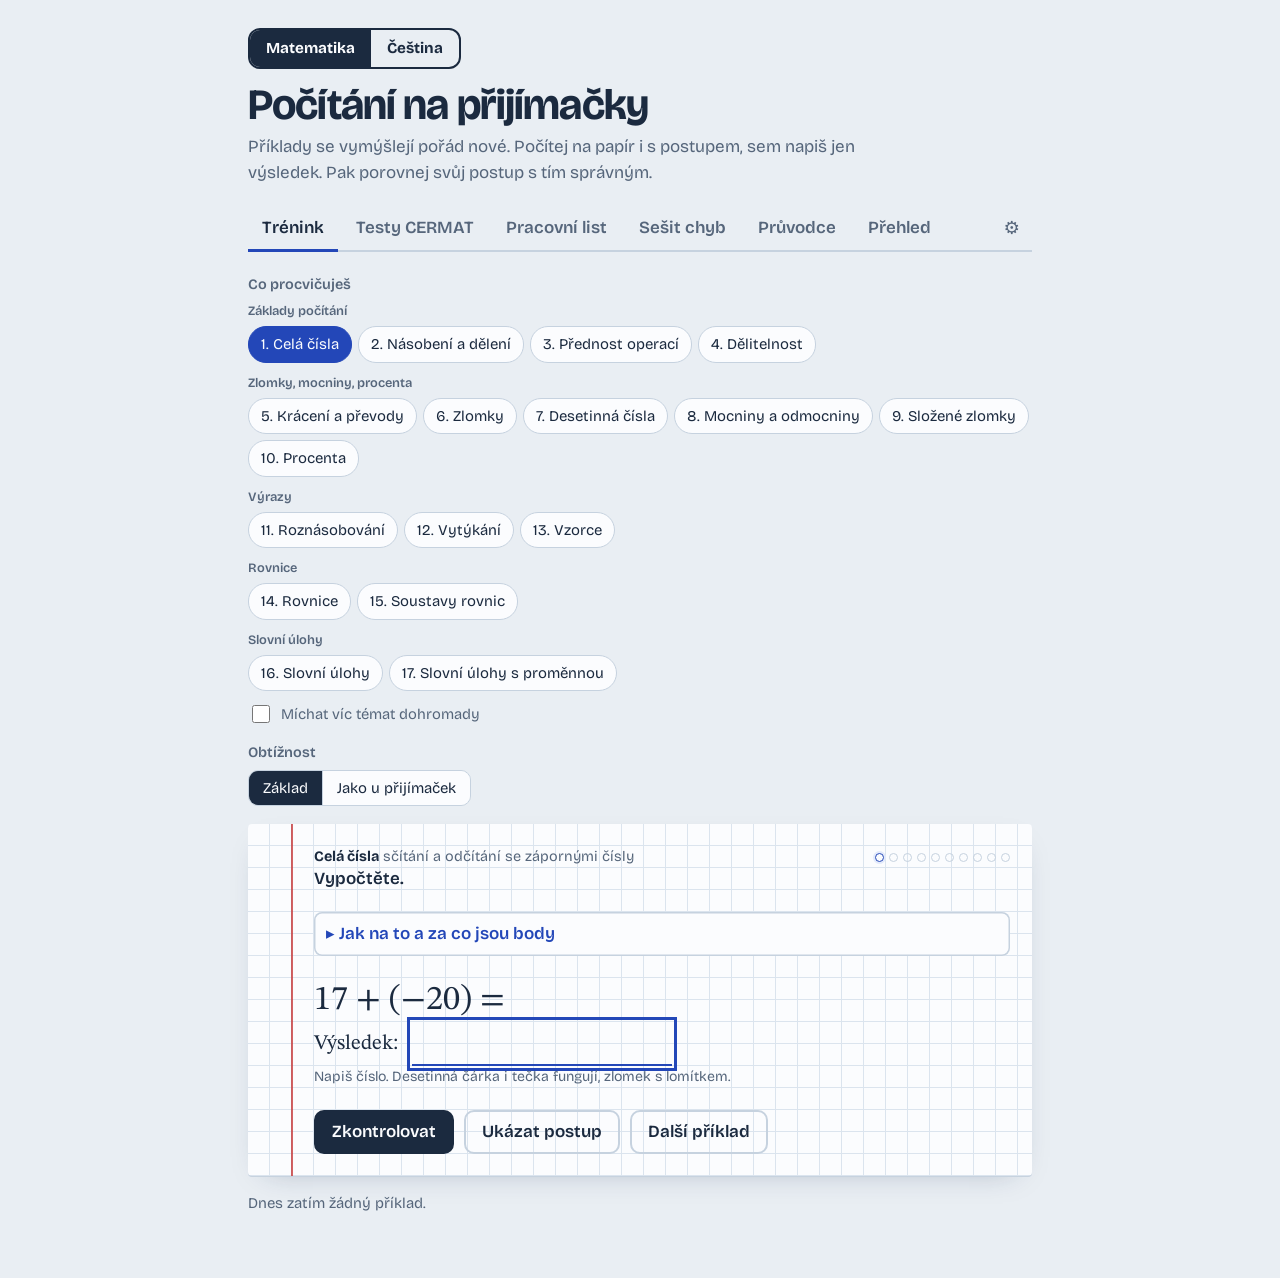
==== commit 6ba55c80: "Testy CERMAT pro tablet (v1.18) - Na šířce od 980 px zabere otevřený test celou obrazovku: výchozí t" ====
--- a/pocitani-na-prijimacky.html
+++ b/pocitani-na-prijimacky.html
@@ -358,10 +358,26 @@
 .zoom{position:fixed;inset:0;z-index:50;background:#111}
 .zoom[hidden]{display:none}
 .zoom-stage{position:absolute;inset:0;overflow:hidden;touch-action:none}
-.zoom-stage img{position:absolute;left:0;top:0;width:100%;height:auto;max-width:none;transform-origin:0 0;background:#fff;user-select:none;-webkit-user-select:none;-webkit-user-drag:none}
+.zoom-stage img{position:absolute;left:0;top:0;height:auto;max-width:none;transform-origin:0 0;background:#fff;user-select:none;-webkit-user-select:none;-webkit-user-drag:none}
 .zoom-x{position:absolute;top:12px;right:12px;z-index:2;width:48px;height:48px;border-radius:50%;border:0;background:rgba(255,255,255,.92);color:#111;font-size:22px;line-height:48px;cursor:pointer;box-shadow:0 2px 10px rgba(0,0,0,.4)}
 .zoom-hint{position:absolute;left:0;right:0;bottom:12px;margin:0;padding:0 16px;text-align:center;color:#ddd;font-size:.85rem;pointer-events:none;transition:opacity .4s}
 .zoom.used .zoom-hint{opacity:0}
+
+/* ===== Testy CERMAT na tabletu ===== */
+.cm-src .cm-img{margin-top:0}
+@media (min-width:980px){
+  /* otevřený test zabere šířku obrazovky: výchozí text vlevo (zůstává na místě), úlohy vpravo */
+  body.cm-open .wrap{max-width:min(1500px,100%)}
+  body.cm-open .lede{display:none}
+  .cm-split{display:grid;grid-template-columns:minmax(0,11fr) minmax(0,9fr);gap:28px;align-items:start}
+  .cm-split .cm-src{position:sticky;top:12px;max-height:calc(100vh - 24px);overflow:auto;overscroll-behavior:contain;border-radius:4px}
+  .cm-split .cm-tasks>.cm-task:first-child,.cm-split .cm-tasks>:first-child{margin-top:0}
+}
+/* větší dotykové cíle na tabletu */
+@media (min-width:700px) and (pointer:coarse){
+  .cm-ans .mcbtn{min-width:52px;height:52px;font-size:1.1rem}
+  .cm-row input,.cm-row select,.cm-order select{min-height:44px;font-size:1.05rem}
+}
 </style>
 </head>
 <body>
@@ -2124,8 +2140,8 @@
   return t.innerHTML;
 }
 const cmRich=x=>x==null?'':typeof x==='string'?cmEsc(x):(x.html?cmClean(x.html):cmEsc(x.text));
-function cmBlocks(list){
-  return (list||[]).slice().sort((a,b)=>a.order-b.order).map(b=>{
+function cmBlocks(list,skip){
+  return (list||[]).slice().sort((a,b)=>a.order-b.order).filter(b=>!skip||!skip.has(b.id)).map(b=>{
     const d=b.data||{};
     if(b.type==='image')return cmImg(d.url,d.alt);
     if(b.type==='task_type')return '';
@@ -2140,7 +2156,7 @@
 
 // --- seznam testů a nahrávání ---
 async function cmShowList(){
-  cm.key=null;$('cmSheet').hidden=true;$('cmList').hidden=false;
+  cm.key=null;$('cmSheet').hidden=true;$('cmList').hidden=false;document.body.classList.remove('cm-open');
   let list=null;
   try{const r=await fetch(cmDir()+'prehled-testu.json',{cache:'no-store'});if(r.ok)list=await r.json()}catch(e){}
   cm.list=Array.isArray(list)?list.slice().sort((a,b)=>b.rok-a.rok||CM_TERM_ORDER.indexOf(a.termin)-CM_TERM_ORDER.indexOf(b.termin)):null;
@@ -2207,7 +2223,7 @@
   cm.key=key;cm.groups=[...groups.values()];
   const run=(store.cm||{})[subject+':'+key]||{};
   cm.i=Math.min(run.i||0,cm.groups.length-1);cm.ans=run.ans||{};cm.res=run.res||{};
-  $('cmList').hidden=true;$('cmSheet').hidden=false;cmRender();
+  $('cmList').hidden=true;$('cmSheet').hidden=false;document.body.classList.add('cm-open');cmRender();
 }
 // tabulkou sady se boduje jen část skupiny: podúlohy s bundleScoringTable (třeba 3.1, 3.2), ostatní (3.3) zvlášť
 const cmTab=g=>g.tasks.find(t=>t.bundleScoringTable);
@@ -2240,8 +2256,8 @@
     default:return '';
   }
 }
-function cmQuestion(t){
-  const c=t.content||{};let h=cmBlocks(t.questionBlocks);
+function cmQuestion(t,skip){
+  const c=t.content||{};let h=cmBlocks(t.questionBlocks,skip);
   const opt=o=>`<div class="cm-opt"><b>${cmEsc(o.label)})</b> ${o.textHtml?cmClean(o.textHtml):cmEsc(o.text)}${cmImg(o.imageUrl,o.imageAlt)}</div>`;
   if(c.options)h+=c.options.map(opt).join('');
   if(c.assignments)h+=c.assignments.map(o=>`<div class="cm-opt">${o.textHtml?cmClean(o.textHtml):cmEsc(o.text)}${cmImg(o.imageUrl,o.imageAlt)}</div>`).join('');
@@ -2306,10 +2322,17 @@
   const g=cm.groups[cm.i],res=cm.res[g.num],multi=g.tasks.length>1,sc=cmScore(cm.res);
   const doneN=Object.values(cm.res).filter(r=>r&&r.checked).length;
   let h=`<div class="sheet-head"><span><b>${cmEsc(cmKeyName(cm.key))}</b> úloha ${cmEsc(g.num)} (${cm.i+1} z ${cm.groups.length})</span><span>${doneN?`${fmtPts(sc.pts)} z ${fmtPts(sc.max)} b`:''}</span></div>`;
-  h+=`<div class="cm-q">${cmBlocks(g.shared)}`;
+  // Výchozí text (obrázek zadání) jde do vlastního sloupce: na tabletu na šířku zůstává vlevo, úlohy jsou vpravo.
+  const byOrder=l=>(l||[]).slice().sort((a,b)=>a.order-b.order);
+  let srcImgs=byOrder(g.shared).filter(b=>b.type==='image');
+  const skip=new Set(srcImgs.map(b=>b.id));
+  if(!srcImgs.length&&!multi){const qb=byOrder(g.tasks[0].questionBlocks);
+    if(qb[0]&&qb[0].type==='image'&&qb.some(b=>b.type!=='image'&&b.type!=='task_type')){srcImgs=[qb[0]];skip.add(qb[0].id)}}
+  const split=srcImgs.length>0;
+  h+=`<div class="cm-q${split?' cm-split':''}">${split?`<div class="cm-src">${cmBlocks(srcImgs)}</div>`:''}<div class="cm-tasks">${cmBlocks(g.shared,skip)}`;
   for(const t of g.tasks){
     const r=res&&res.checked?res.per[t.taskId]:null;
-    h+=`<div class="cm-task${r?(r.ok===true?' ok':r.ok===false?' bad':''):''}">${multi?`<span class="cm-num">${cmEsc(t.taskNumber)}</span>`:''}${cmQuestion(t)}<div class="cm-ans">${cmControl(t)}</div>`;
+    h+=`<div class="cm-task${r?(r.ok===true?' ok':r.ok===false?' bad':''):''}">${multi?`<span class="cm-num">${cmEsc(t.taskNumber)}</span>`:''}${cmQuestion(t,skip)}<div class="cm-ans">${cmControl(t)}</div>`;
     if(r){
       if(t.taskTypeCode==='OSS'){
         const lv=((t.content||{}).rubricLevels||[]).slice().sort((x,y)=>y.points-x.points);
@@ -2320,12 +2343,11 @@
     if(r&&t.solutionKeyUrl)h+=`<details class="cm-why"${multi?'':' open'}><summary>Řešení a zdůvodnění</summary>${cmImg(t.solutionKeyUrl,'řešení')}</details>`;
     h+='</div>';
   }
-  h+='</div>';
   if(res&&res.checked)h+=`<p class="fb ${res.pts===res.max?'ok':'neutral'}">Za úlohu ${fmtPts(res.pts)} z ${fmtPts(res.max)} b.${g.tasks.some(t=>t.taskTypeCode==='OSS')?' Body za postup si přiděl podle klíče.':''}</p>`;
   h+=`<div class="actions">${res&&res.checked?'':'<button class="btn" type="button" id="cmCheck">Zkontrolovat</button>'}
     <button class="btn ghost" type="button" id="cmPrev"${cm.i?'':' disabled'}>Předchozí</button>
     <button class="btn ghost${res&&res.checked?' go':''}" type="button" id="cmNext">${cm.i<cm.groups.length-1?'Další úloha':'Výsledek testu'}</button>
-    <button class="btn ghost" type="button" id="cmBack">Seznam testů</button></div>`;
+    <button class="btn ghost" type="button" id="cmBack">Seznam testů</button></div></div></div>`;
   setHTML($('cmSheet'),h);
   const sh=$('cmSheet');
   sh.querySelectorAll('.mcbtn[data-t]').forEach(b=>b.onclick=()=>{if(res&&res.checked)return;cm.ans[b.dataset.t]=b.dataset.v;sh.querySelectorAll(`.mcbtn[data-t="${CSS.escape(b.dataset.t)}"]`).forEach(x=>x.setAttribute('aria-pressed',x===b))});
@@ -2367,8 +2389,14 @@
   zoom.y=h<=H?(H-h)/2:Math.min(0,Math.max(H-h,zoom.y));
   zoom.img.style.transform=`translate(${zoom.x}px,${zoom.y}px) scale(${zoom.s})`;
 }
+// výchozí velikost: celý obrázek na obrazovce; zvětšit jde 4× oproti šířce obrazovky (obrázky mají ~620 px, víc rozmazává)
+function zoomFit(){
+  const W=zoom.st.clientWidth,H=zoom.st.clientHeight,nw=zoom.img.naturalWidth||W,nh=zoom.img.naturalHeight||H;
+  const w=Math.min(W,H*nw/nh);zoom.img.style.width=w+'px';zoom.max=4*Math.max(1,W/w);
+  zoom.s=1;zoom.x=0;zoom.y=0;zoomClamp();
+}
 function zoomTo(s,cx,cy){ // nové měřítko, bod (cx,cy) na obrazovce zůstane na místě
-  s=Math.min(4,Math.max(1,s)); // obrázky CERMAT mají šířku kolem 620 px, víc už jen rozmazává
+  s=Math.min(zoom.max||4,Math.max(1,s));
   const p={x:(cx-zoom.x)/zoom.s,y:(cy-zoom.y)/zoom.s};
   zoom.s=s;zoom.x=cx-s*p.x;zoom.y=cy-s*p.y;zoomClamp();
 }
@@ -2378,7 +2406,7 @@
     setHTML(el,'<div class="zoom-stage"><img alt="" draggable="false"></div><button type="button" class="zoom-x" aria-label="Zavřít">✕</button><p class="zoom-hint">Roztáhni dvěma prsty nebo dvakrát klepni. Na šířku je text větší.</p>');
     document.body.appendChild(el);zoom.el=el;zoom.img=el.querySelector('img');zoom.st=el.querySelector('.zoom-stage');
     el.querySelector('.zoom-x').onclick=()=>history.back();
-    zoom.img.onload=()=>{zoom.s=1;zoom.y=0;zoomClamp()};
+    zoom.img.onload=zoomFit;
     const st=zoom.st,pos=e=>{const r=st.getBoundingClientRect();return{x:e.clientX-r.left,y:e.clientY-r.top}};
     st.addEventListener('pointerdown',e=>{st.setPointerCapture(e.pointerId);zoom.pts.set(e.pointerId,pos(e));zoom.moved=0;zoom.el.classList.add('used');
       if(zoom.pts.size===2){const [a,b]=[...zoom.pts.values()];zoom.pinch={d:Math.hypot(a.x-b.x,a.y-b.y),s:zoom.s}}});
@@ -2391,14 +2419,14 @@
     const up=e=>{if(!zoom.pts.has(e.pointerId))return;const p=zoom.pts.get(e.pointerId);zoom.pts.delete(e.pointerId);
       if(zoom.pts.size<2)zoom.pinch=null;
       if(e.type==='pointerup'&&zoom.pts.size===0&&zoom.moved<10){const now=Date.now();
-        if(now-zoom.lastTap<320){zoomTo(zoom.s>1.2?1:2.5,p.x,p.y);zoom.lastTap=0}else zoom.lastTap=now}};
+        if(now-zoom.lastTap<320){zoomTo(zoom.s>1.2?1:Math.max(2.5,zoom.max/2.5),p.x,p.y);zoom.lastTap=0}else zoom.lastTap=now}};
     ['pointerup','pointercancel'].forEach(t=>st.addEventListener(t,up));
     window.addEventListener('popstate',()=>{if(!zoom.el.hidden){zoom.el.hidden=true;document.body.classList.remove('zoomed');zoom.pts.clear()}});
-    window.addEventListener('resize',()=>{if(!zoom.el.hidden)zoomClamp()});
+    window.addEventListener('resize',()=>{if(!zoom.el.hidden)zoomFit()});
   }
   zoom.el.classList.remove('used');zoom.s=1;zoom.x=0;zoom.y=0;zoom.img.style.transform='';
   zoom.el.hidden=false;document.body.classList.add('zoomed');
-  if(zoom.img.getAttribute('src')===src&&zoom.img.complete)zoomClamp();else zoom.img.src=src;
+  if(zoom.img.getAttribute('src')===src&&zoom.img.complete)zoomFit();else zoom.img.src=src;
   history.pushState({zoom:1},'');
 }
 $('cmSheet')?.addEventListener('click',e=>{const im=e.target.closest('.cm-img');if(im){e.preventDefault();zoomOpen(im.getAttribute('src'))}});
@@ -2412,7 +2440,7 @@
 }
 function route(){
   const h=(location.hash||'').slice(1);const v=VIEWS.includes(h)&&!(h==='list'&&subject==='cj')?h:'trenink';
-  VIEWS.forEach(x=>{$('v-'+x).hidden=x!==v});
+  VIEWS.forEach(x=>{$('v-'+x).hidden=x!==v});if(v!=='cermat')document.body.classList.remove('cm-open');
   document.querySelectorAll('nav.tabs a').forEach(a=>{if(a.dataset.view===v)a.setAttribute('aria-current','page');else a.removeAttribute('aria-current')});
   if(v==='chyby')renderMistakes();if(v==='cermat')cmShowList();if(v==='prehled')renderStats();if(v==='pruvodce')renderGuides();
 }
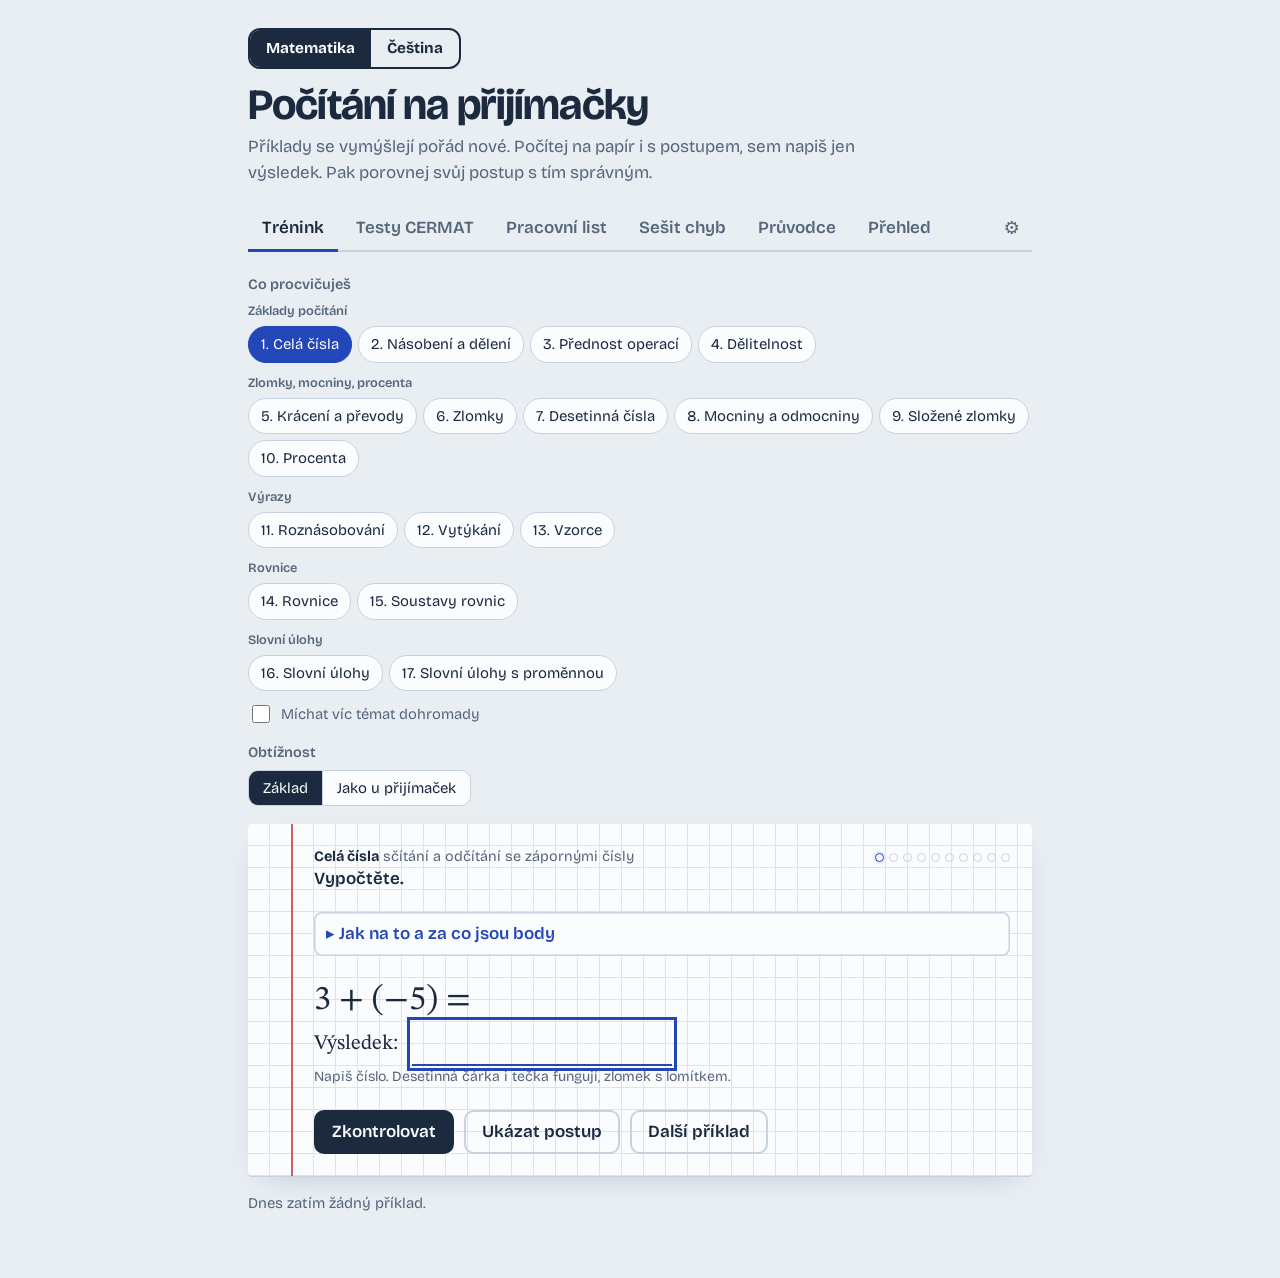
==== commit 48e1390f: "Zpevnění sanitizéru HTML testů CERMAT (v1.18) cmClean() zpracovává HTML nahrané uživatelem (nová hra" ====
--- a/pocitani-na-prijimacky.html
+++ b/pocitani-na-prijimacky.html
@@ -2132,11 +2132,18 @@
 const cmDir=()=>CM_BASE+CM_SUBJ[subject]+'/';
 const cmUrl=u=>u&&u.startsWith('/uploads/')?cmDir()+'obrazky/'+u.slice(9):u;
 const cmImg=(u,alt)=>u?`<img class="cm-img" loading="lazy" src="${cmEsc(cmUrl(u))}" alt="${cmEsc(alt||'')}">`:'';
-// HTML ze souborů CERMAT: bez skriptů a obsluh událostí
+// HTML ze souborů CERMAT: bez skriptů a obsluh událostí.
+// Pozor: výstup jde do setHTML() do app stránky. Odstraňujeme i base (přesměruje
+// relativní URL), noscript a SMIL animate/set (href/javascript: umí nastavit
+// až po sanitizaci). Tab/CR/LF prohlížeč z URL maže, tak je smazat i před testem
+// na javascript: (obejití přes jav&#9;ascript:).
 function cmClean(html){
   const t=document.createElement('template');t.innerHTML=String(html||'');
-  t.content.querySelectorAll('script,iframe,object,embed,link,meta,style,form').forEach(e=>e.remove());
-  t.content.querySelectorAll('*').forEach(e=>{for(const a of [...e.attributes])if(/^on/i.test(a.name)||/^\s*javascript:/i.test(a.value))e.removeAttribute(a.name)});
+  t.content.querySelectorAll('script,iframe,object,embed,link,meta,style,form,base,noscript,animate,animateTransform,animateMotion,animateColor,set').forEach(e=>e.remove());
+  t.content.querySelectorAll('*').forEach(e=>{for(const a of [...e.attributes]){
+    const v=String(a.value).replace(/[\t\n\r\f]/g,'');
+    if(/^on/i.test(a.name)||/^\s*(javascript|vbscript):/i.test(v))e.removeAttribute(a.name);
+  }});
   return t.innerHTML;
 }
 const cmRich=x=>x==null?'':typeof x==='string'?cmEsc(x):(x.html?cmClean(x.html):cmEsc(x.text));
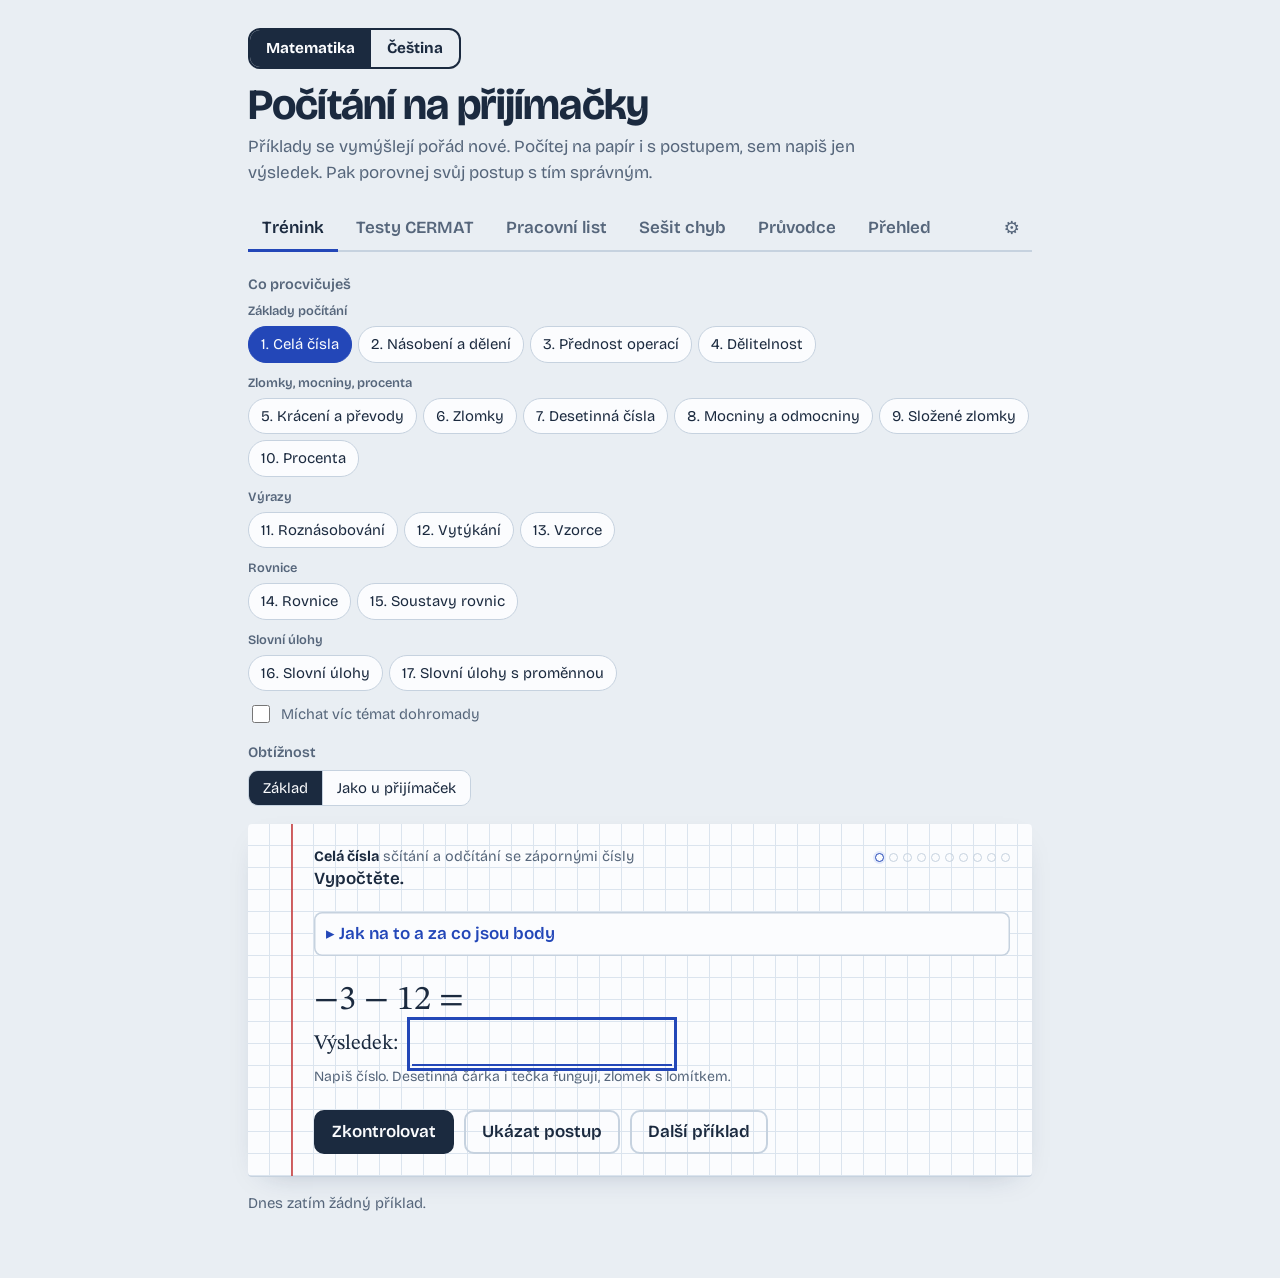
==== commit a04bbbc7: "Čeština na zažloutlém papíře jako v Leonardových zápisnících (v1.19) - Místo ohořelého papíru s link" ====
--- a/pocitani-na-prijimacky.html
+++ b/pocitani-na-prijimacky.html
@@ -288,34 +288,35 @@
 .subj button{font:inherit;font-weight:700;font-size:.95rem;padding:7px 16px;border:0;background:transparent;color:var(--ink);cursor:pointer}
 .subj button[aria-pressed="true"]{background:var(--ink);color:var(--paper)}
 :root[data-subject="cj"] [data-only="mat"],:root:not([data-subject="cj"]) [data-only="cj"]{display:none!important}
-/* ===== čeština: zažloutlý, na okrajích ohořelý papír s linkami ===== */
+/* ===== čeština: zažloutlý papír jako v Leonardových zápisnících =====
+   Sépiový inkoust, zvýraznění barvou rudky (sanguine). Textura papíru (nerovnoměrné zažloutnutí, tmavší okraje,
+   stopy stáří, čáry ručního papíru) se kreslí pro každý list zvlášť do canvasu pod textem (drawPaper), takže se
+   neopakuje. Zrnitost jsou dvě dlaždice s nesoudělnou velikostí (173 a 241 px). Žádné SVG filtry: na telefonu byly pomalé. */
 :root[data-subject="cj"]{
-  --surface:#E4D6B6; --paper:#F1E1B8; --grid:transparent; --ink:#33240F; --muted:#6A5434;
-  --pen:#8E3B12; --pen-soft:#F2D9B4; --red:#A8321E; --red-soft:#F3D4C2; --green:#3F6B1E; --green-soft:#E1E7BF;
-  --line:#C9B183; --hl:#EDBB48; --rule:rgba(112,78,34,.22); --burn:rgba(104,46,6,.55); --burn-soft:rgba(140,82,24,.28);
+  --surface:#E7DDC8; --paper:#EEDFBC; --grid:transparent; --ink:#3B2716; --muted:#6E5739;
+  --pen:#9A3D22; --pen-soft:#F0D8C2; --red:#A3361F; --red-soft:#F2D5C6; --green:#4B6A25; --green-soft:#E3E6C4;
+  --line:#CFBB94; --hl:#E8C468;
+  --tone:rgba(165,115,40,.5); --edge:rgba(170,118,45,.2); --foxing:rgba(150,82,30,.4); --chain:rgba(115,85,45,.07);
   color-scheme:light}
 @media (prefers-color-scheme:dark){:root[data-subject="cj"]:not([data-theme="light"]){
-  --surface:#15100A; --paper:#2A2014; --ink:#EEDFC1; --muted:#B9A47F; --pen:#F2A65E; --pen-soft:#4A3015;
-  --red:#FF8C6E; --red-soft:#40211A; --green:#A8D27A; --green-soft:#26331A; --line:#4D3C25; --hl:#7A5312;
-  --rule:rgba(238,210,160,.10); --burn:rgba(0,0,0,.70); --burn-soft:rgba(0,0,0,.40); color-scheme:dark}}
+  --surface:#17130D; --paper:#2A2318; --ink:#EBDDBF; --muted:#B8A480; --pen:#E59A72; --pen-soft:#4A2E1E;
+  --red:#FF8C6E; --red-soft:#40211A; --green:#A8D27A; --green-soft:#26331A; --line:#4D3E28; --hl:#7A5A18;
+  --tone:rgba(0,0,0,.35); --edge:rgba(0,0,0,.45); --foxing:rgba(0,0,0,.45); --chain:rgba(255,232,190,.025); color-scheme:dark}}
 :root[data-subject="cj"][data-theme="dark"]{
-  --surface:#15100A; --paper:#2A2014; --ink:#EEDFC1; --muted:#B9A47F; --pen:#F2A65E; --pen-soft:#4A3015;
-  --red:#FF8C6E; --red-soft:#40211A; --green:#A8D27A; --green-soft:#26331A; --line:#4D3C25; --hl:#7A5312;
-  --rule:rgba(238,210,160,.10); --burn:rgba(0,0,0,.70); --burn-soft:rgba(0,0,0,.40); color-scheme:dark}
-:root[data-subject="cj"] body{background:radial-gradient(120% 80% at 50% 0%,transparent 40%,rgba(80,50,15,.18) 100%),var(--surface)}
-/* --g = výška linky; gridSnap podle ní zarovnává bloky listu */
-:root[data-subject="cj"] .sheet{--g:30px;
+  --surface:#17130D; --paper:#2A2318; --ink:#EBDDBF; --muted:#B8A480; --pen:#E59A72; --pen-soft:#4A2E1E;
+  --red:#FF8C6E; --red-soft:#40211A; --green:#A8D27A; --green-soft:#26331A; --line:#4D3E28; --hl:#7A5A18;
+  --tone:rgba(0,0,0,.35); --edge:rgba(0,0,0,.45); --foxing:rgba(0,0,0,.45); --chain:rgba(255,232,190,.025); color-scheme:dark}
+:root[data-subject="cj"] body{background:var(--surface)}
+/* --g určuje i řádkování a okraje listu (základní .sheet); bez okrajové linky stačí užší levý okraj */
+:root[data-subject="cj"] .sheet{--g:26px;padding-left:48px;isolation:isolate;
   background-color:var(--paper);
-  background-image:
-    radial-gradient(ellipse 75% 70% at 50% 45%,transparent 58%,var(--burn-soft) 86%,var(--burn) 100%),
-    /* skvrny a zrnitost: bitmapy z canvasu (paperTexture), SVG feTurbulence byl na telefonu pomalý */
-    var(--paper-stains,none),
-    var(--paper-grain,none),
-    repeating-linear-gradient(transparent 0 calc(var(--g) - 1px),var(--rule) calc(var(--g) - 1px) var(--g));
-  background-size:auto,600px 600px,128px 128px,auto;background-position:0 0,0 0,0 0,0 0;
-  border-radius:3px 7px 4px 8px / 7px 3px 8px 4px;
-  box-shadow:inset 0 0 0 1px rgba(110,60,15,.25),inset 0 0 22px var(--burn-soft),0 1px 0 var(--line),0 14px 34px -18px rgba(60,30,0,.65)}
-:root[data-subject="cj"] .sheet::before{opacity:.45}
+  background-image:var(--paper-grain,none),var(--paper-grain2,none);
+  background-size:173px 173px,241px 241px;
+  border-radius:3px;
+  box-shadow:0 1px 0 var(--line),0 12px 30px -18px rgba(70,45,10,.5)}
+:root[data-subject="cj"] .sheet::before{display:none}
+.sheet>canvas.paper{display:none}
+:root[data-subject="cj"] .sheet>canvas.paper{display:block;position:absolute;inset:0;width:100%;height:100%;z-index:-1;pointer-events:none;border-radius:inherit}
 /* čeština: kroky vysvětlení mají vlastní písmena A) až D), čísla by se zdvojila */
 :root[data-subject="cj"] .stp li:not(.h){padding-left:0}
 :root[data-subject="cj"] .stp li:not(.h)::before{content:none}
@@ -1865,7 +1866,7 @@
   let p;
   if(fromMistake){p=fromMistake;state.fromMistake=true}
   else{const ids=[...state.topics];p=generate(pick(ids),state.level);state.fromMistake=false;state.series.i++}
-  state.cur=p;state.attempts=0;state.counted=false;state.solved=false;state.shown=false;
+  state.cur=p;$('sheet').dataset.seed=p.id||'';state.attempts=0;state.counted=false;state.solved=false;state.shown=false;
   const t=TOPICS.find(x=>x.id===p.topic);
   $('tName').textContent=t.name;$('tRef').textContent=t.ref;
   if(fromMistake)$('tSrc').textContent='ze sešitu chyb';else renderDots(false);
@@ -2355,7 +2356,7 @@
     <button class="btn ghost" type="button" id="cmPrev"${cm.i?'':' disabled'}>Předchozí</button>
     <button class="btn ghost${res&&res.checked?' go':''}" type="button" id="cmNext">${cm.i<cm.groups.length-1?'Další úloha':'Výsledek testu'}</button>
     <button class="btn ghost" type="button" id="cmBack">Seznam testů</button></div></div></div>`;
-  setHTML($('cmSheet'),h);
+  $('cmSheet').dataset.seed=cm.key+'-'+g.num;setHTML($('cmSheet'),h);drawPaper($('cmSheet'));
   const sh=$('cmSheet');
   sh.querySelectorAll('.mcbtn[data-t]').forEach(b=>b.onclick=()=>{if(res&&res.checked)return;cm.ans[b.dataset.t]=b.dataset.v;sh.querySelectorAll(`.mcbtn[data-t="${CSS.escape(b.dataset.t)}"]`).forEach(x=>x.setAttribute('aria-pressed',x===b))});
   sh.querySelectorAll('.mcbtn[data-self]').forEach(b=>b.onclick=()=>{cm.ans[b.dataset.self]=b.dataset.v;cmScoreGroup(g);cmSaveRun();cmRender()});
@@ -2454,33 +2455,77 @@
 window.addEventListener('hashchange',route);
 
 function renderTopicChips(){renderChips($('topicChips'),state.topics,()=>{store[SUBJ_DEF[subject].key]=[...state.topics];save();resetSeries()},()=>state.mix,subjTopics())}
-// Textura papíru pro češtinu se kreslí jednou do canvasu a dál je to obyčejná bitmapa.
-// Dřív to byl SVG filtr feTurbulence: telefon (DPR 3) ho přepočítával při každém překreslení listu
-// a klepnutí v češtině se vykreslovalo 400–1100 ms místo ~100 ms.
-let paperDone=false;
-function paperTexture(){
-  if(paperDone)return;paperDone=true;
+// Papír pro češtinu (Leonardovy zápisníky). Dvě části:
+// 1) zrnitost: dvě malé dlaždice z canvasu (jednou, jako bitmapa v CSS),
+// 2) drawPaper(list): textura přes celý list do <canvas class="paper"> pod textem, bez opakujících se dlaždic.
+//    Náhoda je odvozená ze souřadnic a data-seed (úloha), takže stejná úloha má vždy stejný papír
+//    a když list povyroste (odhalené řešení), dosavadní část papíru se nezmění.
+// Dřív tu byl SVG filtr feTurbulence: telefon (DPR 3) ho přepočítával při každém překreslení a klepnutí trvalo 400–1100 ms.
+let grainDone=false;
+function paperGrain(){
+  if(grainDone)return;grainDone=true;
   try{
-    const canvas=(w,h)=>{const c=document.createElement('canvas');c.width=w;c.height=h;return c};
-    // zrnitost: náhodné hnědé tečky
-    const g=canvas(256,256),gx=g.getContext('2d'),gd=gx.createImageData(256,256);
-    for(let i=0;i<gd.data.length;i+=4){const v=Math.random();gd.data[i]=88;gd.data[i+1]=56;gd.data[i+2]=20;gd.data[i+3]=v<0.45?0:Math.round((v-0.45)*70)}
-    gx.putImageData(gd,0,0);
-    // skvrny: malá náhodná mřížka rozmazaně zvětšená; kreslí se 3×3 vedle sebe a bere se střed, aby dlaždice navazovala
-    const n=10,sm=canvas(n,n),sx=sm.getContext('2d'),sd=sx.createImageData(n,n);
-    for(let i=0;i<sd.data.length;i+=4){sd.data[i]=118;sd.data[i+1]=72;sd.data[i+2]=18;sd.data[i+3]=Math.round(Math.random()*Math.random()*150)}
-    sx.putImageData(sd,0,0);
-    const T=512,big=canvas(T*3,T*3),bx=big.getContext('2d');bx.imageSmoothingEnabled=true;bx.imageSmoothingQuality='high';
-    for(let y=0;y<3;y++)for(let x=0;x<3;x++)bx.drawImage(sm,x*T,y*T,T,T);
-    const st=canvas(T,T);st.getContext('2d').drawImage(big,T,T,T,T,0,0,T,T);
+    const tile=(n,dens,alpha)=>{const c=document.createElement('canvas');c.width=c.height=n;const x=c.getContext('2d'),d=x.createImageData(n,n);
+      for(let i=0;i<d.data.length;i+=4){const v=Math.random();d.data[i]=96;d.data[i+1]=64;d.data[i+2]=26;d.data[i+3]=v<dens?0:Math.round((v-dens)/(1-dens)*alpha)}
+      x.putImageData(d,0,0);return c.toDataURL('image/png')};
     const r=document.documentElement.style;
-    r.setProperty('--paper-grain',`url(${g.toDataURL('image/png')})`);
-    r.setProperty('--paper-stains',`url(${st.toDataURL('image/png')})`);
+    r.setProperty('--paper-grain',`url(${tile(173,.5,34)})`);
+    r.setProperty('--paper-grain2',`url(${tile(241,.82,46)})`);
   }catch(e){}
 }
+// deterministická náhoda 0..1 z čísel (hash)
+function paperHash(...a){let h=2166136261;for(const v of a){const t=String(v);for(let i=0;i<t.length;i++)h=Math.imul(h^t.charCodeAt(i),16777619)}
+  h^=h>>>13;h=Math.imul(h,0x5bd1e995);h^=h>>>15;return (h>>>0)/4294967296}
+function drawPaper(sheet){
+  if(!sheet||subject!=='cj')return;
+  let c=sheet.querySelector(':scope>canvas.paper');
+  if(!c){c=document.createElement('canvas');c.className='paper';c.setAttribute('aria-hidden','true');sheet.prepend(c)}
+  const W=sheet.clientWidth,H=sheet.clientHeight;if(!W||!H)return;
+  const seed=sheet.dataset.seed||sheet.id;
+  const dark=getComputedStyle(document.documentElement).colorScheme==='dark';
+  const key=`${W}x${H}|${seed}|${dark}`;if(c.dataset.key===key)return;c.dataset.key=key;
+  // textura je měkká: stačí nižší rozlišení, nejvýš ~4 Mpx (dlouhý list na tabletu)
+  const k=Math.min(window.devicePixelRatio||1,1.5,Math.sqrt(4e6/(W*H)));
+  c.width=Math.max(1,Math.round(W*k));c.height=Math.max(1,Math.round(H*k));
+  const g=c.getContext('2d');g.setTransform(k,0,0,k,0,0);g.clearRect(0,0,W,H);
+  const cs=getComputedStyle(sheet),col=n=>cs.getPropertyValue(n).trim()||'rgba(0,0,0,0)';
+  const R=(...a)=>paperHash(seed,...a);
+  // 1) nerovnoměrné zažloutnutí: hrubá náhodná mřížka (pevná velikost buňky) rozmazaně zvětšená, dvě měřítka
+  const toning=(cell,alpha,layer)=>{const nx=Math.ceil(W/cell)+2,ny=Math.ceil(H/cell)+2,m=document.createElement('canvas');m.width=nx;m.height=ny;
+    const mx=m.getContext('2d');mx.fillStyle=col('--tone');
+    for(let y=0;y<ny;y++)for(let x=0;x<nx;x++){const v=R(layer,x,y);mx.globalAlpha=v*v*alpha;mx.fillRect(x,y,1,1)}
+    g.imageSmoothingEnabled=true;g.imageSmoothingQuality='high';g.drawImage(m,-cell,-cell,nx*cell,ny*cell)};
+  toning(220,.55,'a');toning(70,.28,'b');
+  // 2) okraje: měkce tmavší po celém obvodu z překrývajících se kruhů (plynule nepravidelná šířka); rohy o něco tmavší
+  const edge=col('--edge');
+  const blob=(x,y,r,a)=>{const gr=g.createRadialGradient(x,y,0,x,y,r);gr.addColorStop(0,edge);gr.addColorStop(1,'rgba(0,0,0,0)');
+    g.globalAlpha=a;g.fillStyle=gr;g.fillRect(x-r,y-r,2*r,2*r)};
+  for(let x=0;x<=W;x+=28){blob(x,0,34+R('t',x)*30,.7+R('ta',x)*.3);blob(x,H,34+R('b',x)*30,.7+R('ba',x)*.3)}
+  for(let y=0;y<=H;y+=28){blob(0,y,34+R('l',y)*30,.7+R('la',y)*.3);blob(W,y,34+R('r',y)*30,.7+R('ra',y)*.3)}
+  g.globalAlpha=1;
+  for(const [cx,cy] of [[0,0],[W,0],[0,H],[W,H]]){const r=140+R('c',cx,cy)*90,gr=g.createRadialGradient(cx,cy,0,cx,cy,r);
+    gr.addColorStop(0,edge);gr.addColorStop(1,'rgba(0,0,0,0)');g.fillStyle=gr;g.fillRect(cx-r,cy-r,2*r,2*r)}
+  // 3) stopy stáří (foxing): drobné hnědé skvrnky, v každém čtverci 300 px náhodně 0–4, občas shluk
+  const fox=col('--foxing'),T=300;
+  for(let ty=0;ty<H;ty+=T)for(let tx=0;tx<W;tx+=T){const n=Math.floor(R('f',tx,ty)*R('f2',tx,ty)*5);
+    for(let i=0;i<n;i++){const x=tx+R('x',tx,ty,i)*T,y=ty+R('y',tx,ty,i)*T,r=.8+R('r',tx,ty,i)*R('r2',tx,ty,i)*2.6;
+      const gr=g.createRadialGradient(x,y,0,x,y,r*2.2);gr.addColorStop(0,fox);gr.addColorStop(.45,fox);gr.addColorStop(1,'rgba(0,0,0,0)');
+      g.globalAlpha=.35+R('a',tx,ty,i)*.65;g.fillStyle=gr;g.fillRect(x-r*2.2,y-r*2.2,r*4.4,r*4.4)}}
+  g.globalAlpha=1;
+  // 4) čáry ručního papíru (chain lines): velmi jemné svislé čáry po ~105 px, mírně zvlněné
+  g.strokeStyle=col('--chain');g.lineWidth=1;
+  for(let x=20+R('cx')*60,i=0;x<W;x+=95+R('cs',i)*25,i++){g.beginPath();g.moveTo(x,0);
+    for(let y=0;y<=H;y+=60)g.lineTo(x+(R('w',i,y)-.5)*1.6,y);g.stroke()}
+}
+// list se zvětší (odhalené řešení, otočení tabletu) → papír se dokreslí na novou velikost
+const paperRO=window.ResizeObserver?new ResizeObserver(es=>{for(const e of es)requestAnimationFrame(()=>drawPaper(e.target))}):null;
+['sheet','cmSheet'].forEach(id=>{const el=$(id);if(el&&paperRO)paperRO.observe(el)});
+// přepnutí světlého/tmavého režimu systému → jiné barvy papíru
+try{matchMedia('(prefers-color-scheme: dark)').addEventListener('change',()=>{drawPaper($('sheet'));drawPaper($('cmSheet'))})}catch(e){}
 function applySubject(){
-  if(subject==='cj')paperTexture();
+  if(subject==='cj')paperGrain();
   document.documentElement.dataset.subject=subject;
+  if(subject==='cj')requestAnimationFrame(()=>{drawPaper($('sheet'));drawPaper($('cmSheet'))});
   document.querySelectorAll('#subjSeg button').forEach(b=>b.setAttribute('aria-pressed',b.dataset.subj===subject));
   $('showBtn').textContent=L('Ukázat postup','Ukázat vysvětlení');
   $('askIn').placeholder=L('Třeba: proč se tady obrací zlomek?','Třeba: proč se tady píše -y?');
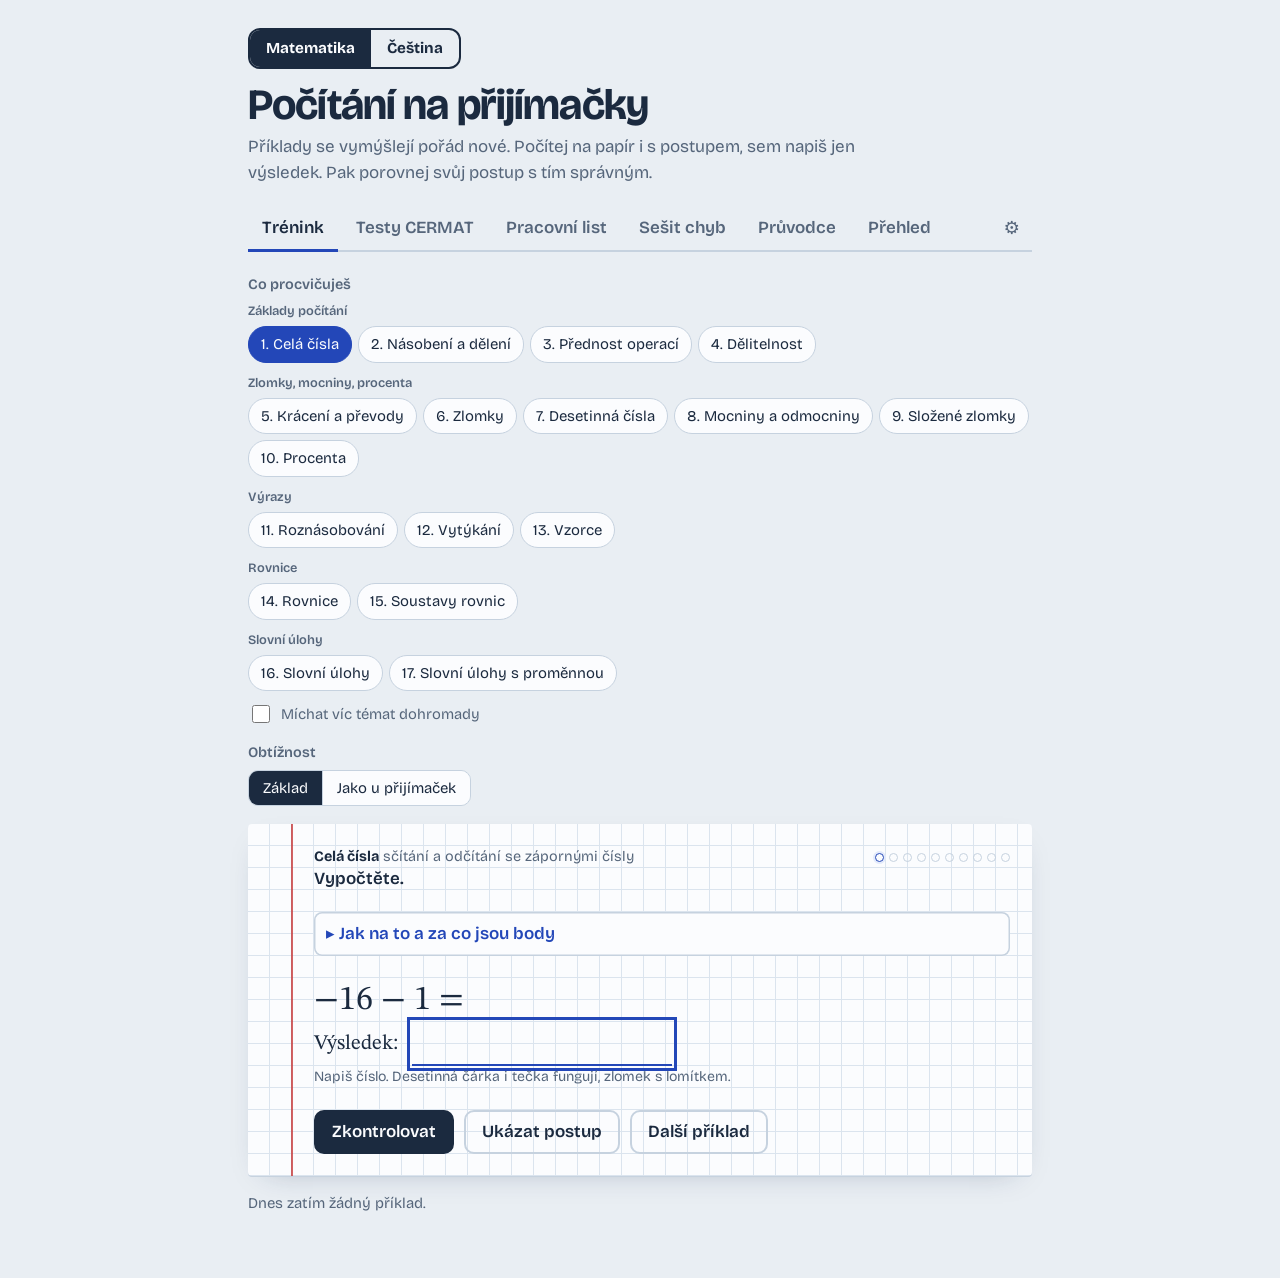
==== commit 242c15ec: "Data z index.html do js/data/ (refaktoring, krok 2) SLOVNI, PROMENNA a SHODA/MEMNE jsou v samostatný" ====
--- a/pocitani-na-prijimacky.html
+++ b/pocitani-na-prijimacky.html
@@ -501,6 +501,82 @@
 </script>
 <script>
 'use strict';
+// Slovní úlohy z matematiky. Soubor se generuje z ulohy/slovni/ulohy.json příkazem node ulohy/slovni/vlozit.js
+// (jen po úspěšném ověření), ručně se needituje.
+const SLOVNI=[{"id":1,"typ":"součet a rozdíl","text":"Obce Lipová a Javorník mají dohromady 3 480 obyvatel. Lipová má o 620 obyvatel více než Javorník.","otazka":"Kolik obyvatel má Javorník?","odpoved":{"hodnota":1430,"jednotka":"obyvatel"},"moznosti":{"A":2860,"B":1430,"C":1740,"D":2050,"E":"jiný výsledek"},"spravne":"B","chyby":{"A":{"rada":"Číslo 2 860 představuje obyvatele obou obcí bez přebytku Lipové. Rozděl tento zbytek ještě dvěma: 2 860 / 2 = 1 430.","podtrhnout":"mají dohromady 3 480 obyvatel"},"C":{"rada":"Obce nemají stejný počet obyvatel. Nejdříve odečti rozdíl 620 a teprve zbytek děl dvěma: (3 480 - 620) / 2 = 1 430.","podtrhnout":"Lipová má o 620 obyvatel více než Javorník"},"D":{"rada":"Pozor, otázka se ptá na Javorník. Lipová má 2 050 obyvatel, Javorník má o 620 méně: 2 050 - 620 = 1 430 obyvatel.","podtrhnout":"Kolik obyvatel má Javorník?"}},"postup":[{"text":"Kdyby měly obě obce stejně obyvatel jako Javorník, měly by dohromady o 620 méně.","vypocet":"3480-620","vysledek":2860},{"text":"Tento zbytek rozdělíme rovným dílem mezi obě obce, čímž získáme počet obyvatel Javorníku.","vypocet":"2860/2","vysledek":1430}]},{"id":2,"typ":"součet a rozdíl","text":"{o1} a {o2} mají dohromady 96 sběratelských kartiček. {o1} má třikrát více kartiček než {o2}.","otazka":"Kolik kartiček má {o1}?","osoby":{"o1":{"rod":"m","jmeno":"Martin"},"o2":{"rod":"m","jmeno":"Ondra"}},"odpoved":{"hodnota":72,"jednotka":"kartiček"},"moznosti":{"A":24,"B":32,"C":64,"D":72,"E":"jiný výsledek"},"spravne":"D","chyby":{"A":{"rada":"Pozor, otázka se ptá na to, kolik kartiček má {o1}. {o2} má 24 kartiček, {o1} má třikrát více: 24 * 3 = 72 kartiček.","podtrhnout":"Kolik kartiček má {o1}?"},"B":{"rada":"{o1} má třikrát více kartiček než {o2}, celkový počet se tedy dělí na 1 + 3 = 4 díly. Jeden díl je 96 / 4 = 24 kartiček.","podtrhnout":"{o1} má třikrát více kartiček než {o2}"},"C":{"rada":"{o1} má třikrát více kartiček než {o2}, poměr je tedy 3 : 1 (celkem 4 díly). {o1} má 3 * 24 = 72 kartiček.","podtrhnout":"{o1} má třikrát více kartiček než {o2}"}},"postup":[{"text":"{o2} má 1 díl a {o1} 3 díly, dohromady mají 4 stejné díly.","vypocet":"1+3","vysledek":4},{"text":"Jeden díl je to, co má {o2}. Vypočítáme ho vydělením celkového počtu čtyřmi.","vypocet":"96/4","vysledek":24},{"text":"{o1} má 3 díly, takže jeden díl vynásobíme třemi.","vypocet":"24*3","vysledek":72}]},{"id":3,"typ":"součet a rozdíl","text":"Na školní výlet jelo 54 žáků. Dívek bylo o 8 méně než chlapců.","otazka":"Kolik dívek jelo na výlet?","odpoved":{"hodnota":23,"jednotka":"dívek"},"moznosti":{"A":23,"B":27,"C":31,"D":46,"E":"jiný výsledek"},"spravne":"A","chyby":{"B":{"rada":"Dívek a chlapců nejelo stejně. Nejdříve odečti rozdíl 8 a teprve zbytek děl dvěma: (54 - 8) / 2 = 23.","podtrhnout":"Dívek bylo o 8 méně než chlapců"},"C":{"rada":"Pozor, otázka se ptá na dívky. Číslo 31 představuje chlapce, dívek jelo o 8 méně: 31 - 8 = 23.","podtrhnout":"Kolik dívek jelo na výlet?"},"D":{"rada":"Číslo 46 představuje žáky bez rozdílu. Rozděl tento zbytek rovným dílem: 46 / 2 = 23.","podtrhnout":"Na školní výlet jelo 54 žáků"}},"postup":[{"text":"Kdyby bylo chlapců stejně jako dívek, jelo by o 8 žáků méně.","vypocet":"54-8","vysledek":46},{"text":"Tento počet rozdělíme na dvě stejné části, čímž získáme počet dívek.","vypocet":"46/2","vysledek":23}]},{"id":4,"typ":"součet a rozdíl","text":"Kniha a sešit stojí dohromady 268 Kč. Kniha je o 196 Kč dražší než sešit.","otazka":"Kolik korun stojí sešit?","odpoved":{"hodnota":36,"jednotka":"Kč"},"moznosti":{"A":36,"B":72,"C":134,"D":232,"E":"jiný výsledek"},"spravne":"A","chyby":{"B":{"rada":"Částka 72 Kč odpovídá ceně dvou sešitů. Rozděl ji dvěma: 72 / 2 = 36 Kč.","podtrhnout":"Kniha a sešit stojí dohromady 268 Kč"},"C":{"rada":"Kniha a sešit nestojí stejně. Nejdříve odečti rozdíl 196 Kč a teprve zbytek děl dvěma: (268 - 196) / 2 = 36 Kč.","podtrhnout":"Kniha je o 196 Kč dražší než sešit"},"D":{"rada":"Pozor, otázka se ptá na sešit. Kniha stojí 232 Kč, sešit je o 196 Kč levnější: 232 - 196 = 36 Kč.","podtrhnout":"Kolik korun stojí sešit?"}},"postup":[{"text":"Od celkové ceny odečteme rozdíl, čímž získáme cenu odpovídající dvěma sešitům.","vypocet":"268-196","vysledek":72},{"text":"Cenu dvou sešitů vydělíme dvěma, abychom dostali cenu jednoho sešitu.","vypocet":"72/2","vysledek":36}]},{"id":5,"typ":"součet a rozdíl","text":"{o1}, {o2} a {o3} mají dohromady 160 Kč. {o1} má o 20 Kč více než {o2} a {o3} má dvakrát více než {o2}.","otazka":"Kolik korun má {o3}?","osoby":{"o1":{"rod":"f","jmeno":"Jana"},"o2":{"rod":"f","jmeno":"Eva"},"o3":{"rod":"f","jmeno":"Lucie"}},"odpoved":{"hodnota":70,"jednotka":"Kč"},"moznosti":{"A":35,"B":55,"C":70,"D":80,"E":"jiný výsledek"},"spravne":"C","chyby":{"A":{"rada":"Pozor, otázka se ptá na to, kolik korun má {o3}. {o2} má 35 Kč, ale {o3} má dvakrát tolik: 35 * 2 = 70 Kč.","podtrhnout":"Kolik korun má {o3}?"},"B":{"rada":"Pozor, částku 55 Kč má {o1}. Otázka se ptá, kolik má {o3}. {o3} má dvakrát tolik co {o2}: 2 * 35 = 70 Kč.","podtrhnout":"Kolik korun má {o3}?"},"D":{"rada":"{o3} má dvakrát více než {o2}, nikoli polovinu z celku 160 Kč. Správná částka je 70 Kč.","podtrhnout":"{o3} má dvakrát více než {o2}"}},"postup":[{"text":"Kdyby {o1} neměla o 20 Kč více, měly by dívky celkem 4 stejné díly.","vypocet":"160-20","vysledek":140},{"text":"Jeden díl je částka, kterou má {o2}. Vypočítáme ji vydělením čtyřmi.","vypocet":"140/4","vysledek":35},{"text":"{o3} má dvakrát více než {o2}, tedy 2 díly.","vypocet":"35*2","vysledek":70}]},{"id":6,"typ":"poměr","text":"Hmotnosti dvou balíků jsou v poměru 2 : 7 a liší se o 1,5 kg.","otazka":"Kolik kilogramů váží těžší balík?","odpoved":{"hodnota":2.1,"jednotka":"kg"},"moznosti":{"A":0.6,"B":1.5,"C":2.1,"D":2.7,"E":"jiný výsledek"},"spravne":"C","chyby":{"A":{"rada":"Pozor, otázka se ptá na těžší balík. Lehčí balík váží 0,6 kg (2 díly), těžší balík má 7 dílů: 7 * 0,3 = 2,1 kg.","podtrhnout":"Kolik kilogramů váží těžší balík?"},"B":{"rada":"Číslo 1,5 kg je pouze rozdíl mezi balíky. Těžší balík váží 2,1 kg.","podtrhnout":"liší se o 1,5 kg"},"D":{"rada":"Číslo 2,7 kg je součet obou balíků (9 dílů). Samotný těžší balík má 7 dílů, tedy 7 * 0,3 = 2,1 kg.","podtrhnout":"Kolik kilogramů váží těžší balík?"}},"postup":[{"text":"Rozdíl v poměru je 7 - 2 = 5 dílů, což odpovídá 1,5 kg.","vypocet":"7-2","vysledek":5},{"text":"Jeden díl poměru vypočítáme vydělením rozdílu 5 díly.","vypocet":"1.5/5","vysledek":0.3},{"text":"Těžší balík má 7 dílů.","vypocet":"7*0.3","vysledek":2.1}]},{"id":7,"typ":"poměr","text":"Dědeček rozdělil 4 200 Kč mezi vnuky Adama a Báru v poměru 3 : 4.","otazka":"Kolik korun dostala Bára?","odpoved":{"hodnota":2400,"jednotka":"Kč"},"moznosti":{"A":1800,"B":2100,"C":2400,"D":600,"E":"jiný výsledek"},"spravne":"C","chyby":{"A":{"rada":"Pozor, otázka se ptá na Báru. Adam dostal 1 800 Kč (3 díly), Bára má 4 díly: 4 * 600 = 2 400 Kč.","podtrhnout":"Kolik korun dostala Bára?"},"B":{"rada":"Peníze se nedělí rovným dílem. Poměr 3 : 4 znamená celkem 7 dílů, Bára dostane 4 * 600 = 2 400 Kč.","podtrhnout":"v poměru 3 : 4"},"D":{"rada":"Částka 600 Kč je hodnota jednoho dílu. Bára má 4 díly, spočítej 4 * 600 = 2 400 Kč.","podtrhnout":"Kolik korun dostala Bára?"}},"postup":[{"text":"Poměr 3 : 4 znamená celkem 3 + 4 = 7 stejných dílů.","vypocet":"3+4","vysledek":7},{"text":"Jeden díl vypočítáme vydělením celkové částky 7 díly.","vypocet":"4200/7","vysledek":600},{"text":"Bára dostala 4 díly.","vypocet":"4*600","vysledek":2400}]},{"id":8,"typ":"poměr","text":"V knihovně je poměr českých a cizojazyčných knih 5 : 2. Českých knih je o 450 více než cizojazyčných.","otazka":"Kolik knih je v knihovně celkem?","odpoved":{"hodnota":1050,"jednotka":"knih"},"moznosti":{"A":630,"B":750,"C":300,"D":1050,"E":"jiný výsledek"},"spravne":"D","chyby":{"A":{"rada":"Českých knih není 450, ale je jich o 450 více. Rozdílu 5 - 2 = 3 díly odpovídá 450 knih, jeden díl je 150 knih.","podtrhnout":"Českých knih je o 450 více než cizojazyčných"},"B":{"rada":"Pozor, otázka se ptá na všechny knihy celkem. Českých knih je sice 750, ale v knihovně je celkem 7 dílů: 7 * 150 = 1 050 knih.","podtrhnout":"Kolik knih je v knihovně celkem?"},"C":{"rada":"Číslo 300 je počet cizojazyčných knih. Celkem je v knihovně 7 dílů: 7 * 150 = 1 050 knih.","podtrhnout":"Kolik knih je v knihovně celkem?"}},"postup":[{"text":"Rozdíl mezi českými a cizojazyčnými knihami je 5 - 2 = 3 díly.","vypocet":"5-2","vysledek":3},{"text":"Tři díly odpovídají 450 knihám, jeden díl je 450 / 3.","vypocet":"450/3","vysledek":150},{"text":"Knih v knihovně je celkem 5 + 2 = 7 dílů.","vypocet":"7*150","vysledek":1050}]},{"id":9,"typ":"poměr","text":"Na zahradě rostou jabloně, hrušně a švestky v poměru 4 : 3 : 2. Švestek je 14.","otazka":"Kolik jabloní roste na zahradě?","odpoved":{"hodnota":28,"jednotka":"jabloní"},"moznosti":{"A":63,"B":21,"C":28,"D":56,"E":"jiný výsledek"},"spravne":"C","chyby":{"A":{"rada":"Číslo 63 je součet všech stromů. Jabloně tvoří pouze 4 díly: 4 * 7 = 28.","podtrhnout":"Kolik jabloní roste na zahradě?"},"B":{"rada":"Pozor, otázka se ptá na jabloně. Hrušní je 21 (3 díly), jabloně mají 4 díly: 4 * 7 = 28.","podtrhnout":"Kolik jabloní roste na zahradě?"},"D":{"rada":"Švestek je 14 a odpovídají 2 dílům. Jeden díl je 14 / 2 = 7 stromů, jabloní je 4 * 7 = 28.","podtrhnout":"Švestek je 14"}},"postup":[{"text":"Švestky tvoří 2 díly poměru a je jich 14, jeden díl je 14 / 2.","vypocet":"14/2","vysledek":7},{"text":"Jabloně tvoří 4 díly poměru.","vypocet":"4*7","vysledek":28}]},{"id":10,"typ":"poměr","text":"Délky stran obdélníku jsou v poměru 3 : 5. Obvod obdélníku je 64 cm.","otazka":"Jak dlouhá je delší strana obdélníku (v cm)?","odpoved":{"hodnota":20,"jednotka":"cm"},"moznosti":{"A":12,"B":20,"C":24,"D":40,"E":"jiný výsledek"},"spravne":"B","chyby":{"A":{"rada":"Délka 12 cm patří kratší straně. Delší strana má 5 dílů: 5 * 4 = 20 cm.","podtrhnout":"Jak dlouhá je delší strana obdélníku (v cm)?"},"C":{"rada":"Obvod tvoří dvě kratší a dvě delší strany. Polovina obvodu je 32 cm (8 dílů), delší strana má 5 * 4 = 20 cm.","podtrhnout":"Obvod obdélníku je 64 cm"},"D":{"rada":"Obvod obdélníku je 2 * (a + b). Na součet a + b připadá 32 cm, delší strana měří 5 * 4 = 20 cm.","podtrhnout":"Obvod obdélníku je 64 cm"}},"postup":[{"text":"Součet jedné kratší a jedné delší strany je polovina obvodu.","vypocet":"64/2","vysledek":32},{"text":"Strany jsou v poměru 3 : 5, celkem 3 + 5 = 8 dílů.","vypocet":"3+5","vysledek":8},{"text":"Jeden díl má délku 32 / 8 = 4 cm.","vypocet":"32/8","vysledek":4},{"text":"Delší strana má 5 dílů.","vypocet":"5*4","vysledek":20}]},{"id":11,"typ":"poměr","text":"Ovocný nápoj se míchá ze sirupu a vody v poměru 1 : 6. Chceme připravit 21 dl nápoje.","otazka":"Kolik decilitrů sirupu potřebujeme?","odpoved":{"hodnota":3,"jednotka":"dl"},"moznosti":{"A":3,"B":3.5,"C":15,"D":18,"E":"jiný výsledek"},"spravne":"A","chyby":{"B":{"rada":"Celý nápoj obsahuje sirup i vodu, má tedy 1 + 6 = 7 dílů. Počítej 21 / 7 = 3 dl.","podtrhnout":"Chceme připravit 21 dl nápoje"},"C":{"rada":"Číslo 6 je poměrný díl, ne decilitry. Celý nápoj má 1 + 6 = 7 dílů, sirup tvoří 21 / 7 = 3 dl.","podtrhnout":"v poměru 1 : 6"},"D":{"rada":"Pozor, otázka se ptá na sirup. Číslo 18 dl je objem vody, sirup tvoří 1 díl: 21 / 7 = 3 dl.","podtrhnout":"Kolik decilitrů sirupu potřebujeme?"}},"postup":[{"text":"Sirup a voda tvoří celkem 1 + 6 = 7 dílů nápoje.","vypocet":"1+6","vysledek":7},{"text":"Jeden díl (objem sirupu) vypočítáme vydělením 21 dl sedmi díly.","vypocet":"21/7","vysledek":3}]},{"id":12,"typ":"procenta","text":"Bunda stála 2 400 Kč. Nejdříve ji zlevnili o 20 %, potom novou cenu ještě o 10 %.","otazka":"Kolik korun stojí bunda teď?","odpoved":{"hodnota":1728,"jednotka":"Kč"},"moznosti":{"A":1680,"B":1728,"C":192,"D":1920,"E":"jiný výsledek"},"spravne":"B","chyby":{"A":{"rada":"Druhá sleva se počítá z nové ceny 1 920 Kč, ne z původních 2 400 Kč. Postupné slevy nelze sčítat.","podtrhnout":"potom novou cenu ještě o 10 %"},"C":{"rada":"Otázka žádá konečnou cenu bundy. Druhou slevu (192 Kč) ještě odečti od meziceny: 1 920 - 192 = 1 728 Kč.","podtrhnout":"Kolik korun stojí bunda teď?"},"D":{"rada":"Po první slevě stojí bunda 1 920 Kč, z této částky ještě odečti druhou slevu 10 %: 1 920 - 192 = 1 728 Kč.","podtrhnout":"potom novou cenu ještě o 10 %"}},"postup":[{"text":"Po první slevě o 20 % se platí 80 % původní ceny.","vypocet":"2400*0.8","vysledek":1920},{"text":"Druhá sleva o 10 % se počítá z nové ceny, platí se 90 % z 1 920 Kč.","vypocet":"1920*0.9","vysledek":1728},{"text":"Pozor: dvě slevy po sobě se nesčítají. 30 % z 2 400 Kč by dalo špatný výsledek 1 680 Kč."}]},{"id":13,"typ":"procenta","text":"Po zdražení o 15 % stojí jízdenka 92 Kč.","otazka":"Kolik korun stála jízdenka před zdražením?","odpoved":{"hodnota":80,"jednotka":"Kč"},"moznosti":{"A":77,"B":78.2,"C":80,"D":105.8,"E":"jiný výsledek"},"spravne":"C","chyby":{"A":{"rada":"Zdražení je o 15 %, ne o 15 Kč. Nová cena 92 Kč odpovídá 115 % původní ceny: 92 / 1,15 = 80 Kč.","podtrhnout":"Po zdražení o 15 %"},"B":{"rada":"Původní cena představuje 100 %, nová cena 92 Kč je 115 %. Vyděl: 92 / 1,15 = 80 Kč.","podtrhnout":"Po zdražení o 15 %"},"D":{"rada":"Před zdražením byla cena nižší. Místo násobení děl: 92 / 1,15 = 80 Kč.","podtrhnout":"před zdražením"}},"postup":[{"text":"Původní cena je 100 %, po zdražení o 15 % stojí jízdenka 115 %.","vypocet":"100+15","vysledek":115},{"text":"Jedno procento původní ceny vypočítáme vydělením nové ceny 115.","vypocet":"92/115","vysledek":0.8},{"text":"Původní cena (100 %) je stonásobek jednoho procenta.","vypocet":"0.8*100","vysledek":80}]},{"id":14,"typ":"procenta","text":"Ve třídě je 25 žáků a 9 z nich chodí do sportovního kroužku.","otazka":"Kolik procent žáků chodí do kroužku?","odpoved":{"hodnota":36,"jednotka":"%"},"moznosti":{"A":9,"B":25,"C":36,"D":64,"E":"jiný výsledek"},"spravne":"C","chyby":{"A":{"rada":"V kroužku je 9 žáků, ale otázka žádá procenta z celku: (9 / 25) * 100 = 36 %.","podtrhnout":"Kolik procent žáků chodí do kroužku?"},"B":{"rada":"Číslo 25 je počet všech žáků ve třídě (100 %). Žáci v kroužku tvoří (9 / 25) * 100 = 36 %.","podtrhnout":"Kolik procent žáků chodí do kroužku?"},"D":{"rada":"Číslo 64 % představuje žáky mimo kroužek. Do kroužku chodí 100 - 64 = 36 % žáků.","podtrhnout":"Kolik procent žáků chodí do kroužku?"}},"postup":[{"text":"Podíl žáků v kroužku vyjádříme jako zlomek 9 / 25.","vypocet":"9/25","vysledek":0.36},{"text":"Desetinné číslo převedeme na procenta vynásobením stem.","vypocet":"0.36*100","vysledek":36}]},{"id":15,"typ":"procenta","text":"Letos přišlo na školní ples 630 lidí. To je o 40 % více než loni.","otazka":"Kolik lidí přišlo na ples loni?","odpoved":{"hodnota":450,"jednotka":"lidí"},"moznosti":{"A":378,"B":450,"C":180,"D":882,"E":"jiný výsledek"},"spravne":"B","chyby":{"A":{"rada":"Základem (100 %) je loňská účast. Letošních 630 lidí je 140 % loňska, vyděl: 630 / 1,4 = 450 lidí.","podtrhnout":"o 40 % více než loni"},"C":{"rada":"Číslo 180 je nárůst počtu návštěvníků. Loni přišlo 630 - 180 = 450 lidí.","podtrhnout":"Kolik lidí přišlo na ples loni?"},"D":{"rada":"Loni přišlo méně lidí než letos. Místo násobení letošní počet vyděl: 630 / 1,4 = 450 lidí.","podtrhnout":"Kolik lidí přišlo na ples loni?"}},"postup":[{"text":"Letošních 630 lidí představuje 100 % + 40 % = 140 % loňské účasti.","vypocet":"100+40","vysledek":140},{"text":"Jedno procento loňské účasti je 630 / 140.","vypocet":"630/140","vysledek":4.5},{"text":"Loňská účast (100 %) je stonásobek.","vypocet":"4.5*100","vysledek":450}]},{"id":16,"typ":"procenta","text":"Letního tábora se zúčastnilo 168 dětí. To je o 30 % méně než v loňském roce.","otazka":"Kolik dětí se tábora zúčastnilo loni?","odpoved":{"hodnota":240,"jednotka":"dětí"},"moznosti":{"A":218.4,"B":72,"C":240,"D":280,"E":"jiný výsledek"},"spravne":"C","chyby":{"A":{"rada":"Základem (100 %) je loňský tábor. Letošních 168 dětí odpovídá 70 % loňska, děl: 168 / 0,7 = 240 dětí.","podtrhnout":"o 30 % méně než v loňském roce"},"B":{"rada":"Číslo 72 představuje úbytek dětí. Loni se tábora zúčastnilo 168 + 72 = 240 dětí.","podtrhnout":"Kolik dětí se tábora zúčastnilo loni?"},"D":{"rada":"Při poklesu o 30 % zbývá 100 - 30 = 70 % loňského základu. Správný výpočet je 168 / 0,7 = 240 dětí.","podtrhnout":"o 30 % méně než v loňském roce"}},"postup":[{"text":"Letošních 168 dětí představuje 100 % - 30 % = 70 % loňské účasti.","vypocet":"100-30","vysledek":70},{"text":"Jedno procento loňské účasti je 168 / 70.","vypocet":"168/70","vysledek":2.4},{"text":"Loňská účast (100 %) je stonásobek.","vypocet":"2.4*100","vysledek":240}]},{"id":17,"typ":"procenta","text":"Sál má 400 míst. Před koncertem bylo obsazeno 65 % míst, potom přišlo ještě 48 lidí.","otazka":"Kolik procent míst je teď obsazeno?","odpoved":{"hodnota":77,"jednotka":"%"},"moznosti":{"A":65,"B":12,"C":77,"D":113,"E":"jiný výsledek"},"spravne":"C","chyby":{"A":{"rada":"Po příchodu 48 lidí obsazenost vzrostla. Převeď 48 lidí na procenta (12 %) a přičti k 65 %: celkem 77 %.","podtrhnout":"potom přišlo ještě 48 lidí"},"B":{"rada":"Číslo 12 % je přírůstek ze 48 lidí. Přičti k němu původních 65 %: 65 + 12 = 77 %.","podtrhnout":"Kolik procent míst je teď obsazeno?"},"D":{"rada":"Nelze sčítat procenta a osoby dohromady. Převeď 48 lidí na procenta (48 / 400 * 100 = 12 %) a přičti: 65 + 12 = 77 %.","podtrhnout":"obsazeno 65 % míst, potom přišlo ještě 48 lidí"}},"postup":[{"text":"Před koncertem bylo obsazeno 65 % ze 400 míst.","vypocet":"400*0.65","vysledek":260},{"text":"Po příchodu dalších 48 lidí je obsazeno 260 + 48 míst.","vypocet":"260+48","vysledek":308},{"text":"Obsazenost v procentech je (308 / 400) * 100.","vypocet":"308/400*100","vysledek":77}]},{"id":18,"typ":"procenta","text":"Kino bylo zaplněné ze 60 %. Když přišlo dalších 18 diváků, zaplněnost stoupla na 75 %.","otazka":"Kolik míst má kino?","odpoved":{"hodnota":120,"jednotka":"míst"},"moznosti":{"A":24,"B":72,"C":90,"D":120,"E":"jiný výsledek"},"spravne":"D","chyby":{"A":{"rada":"18 diváků netvoří 75 % kina, ale rozdíl 75 - 60 = 15 %. Celá kapacita je 18 / 0,15 = 120 míst.","podtrhnout":"zaplněnost stoupla na 75 %"},"B":{"rada":"Číslo 72 je původní počet diváků. Kapacita celého kina (100 %) je 120 míst.","podtrhnout":"Kolik míst má kino?"},"C":{"rada":"Číslo 90 je konečný počet diváků v kině. Celková kapacita (100 %) je 120 míst.","podtrhnout":"Kolik míst má kino?"}},"postup":[{"text":"Přírůstek 18 diváků odpovídá rozdílu v zaplněnosti 75 % - 60 % = 15 %.","vypocet":"75-60","vysledek":15},{"text":"Jedno procento kapacity kina představuje 18 / 15 míst.","vypocet":"18/15","vysledek":1.2},{"text":"Celá kapacita kina (100 %) je stonásobek.","vypocet":"1.2*100","vysledek":120}]},{"id":19,"typ":"procenta","text":"Ve sboru zpívá 56 lidí. Mužů je o 40 % méně než žen.","otazka":"Kolik mužů zpívá ve sboru?","odpoved":{"hodnota":21,"jednotka":"mužů"},"moznosti":{"A":21,"B":22.4,"C":28,"D":35,"E":"jiný výsledek"},"spravne":"A","chyby":{"B":{"rada":"Mužů je o 40 % méně než žen, nikoli z celého sboru. Ženy tvoří základ: 56 / 1,6 = 35 žen a 56 - 35 = 21 mužů.","podtrhnout":"Mužů je o 40 % méně než žen"},"C":{"rada":"Mužů a žen není stejně. Muži tvoří 60 % počtu žen, ve sboru je 35 žen a 21 mužů.","podtrhnout":"Mužů je o 40 % méně než žen"},"D":{"rada":"Pozor, otázka se ptá na muže. Ve sboru zpívá 35 žen, mužů je 56 - 35 = 21.","podtrhnout":"Kolik mužů zpívá ve sboru?"}},"postup":[{"text":"Ženy tvoří 100 % a mužů je o 40 % méně, tedy tvoří 60 % počtu žen.","vypocet":"100-40","vysledek":60},{"text":"Celý sbor odpovídá 100 % + 60 % = 160 % počtu žen.","vypocet":"100+60","vysledek":160},{"text":"Počet žen vypočítáme vydělením 56 číslem 1,6.","vypocet":"56/1.6","vysledek":35},{"text":"Mužů je zbytek do 56.","vypocet":"56-35","vysledek":21}]},{"id":20,"typ":"procenta","text":"Cena vstupenky klesla z 250 Kč na 200 Kč.","otazka":"O kolik procent vstupenka zlevnila?","odpoved":{"hodnota":20,"jednotka":"%"},"moznosti":{"A":20,"B":25,"C":50,"D":80,"E":"jiný výsledek"},"spravne":"A","chyby":{"B":{"rada":"Základem (100 %) je původní cena 250 Kč. Sleva 50 Kč tvoří (50 / 250) * 100 = 20 %.","podtrhnout":"klesla z 250 Kč na 200 Kč"},"C":{"rada":"Sleva je sice 50 Kč, ale otázka žádá procenta: (50 / 250) * 100 = 20 %.","podtrhnout":"O kolik procent vstupenka zlevnila?"},"D":{"rada":"Nová cena je 80 % původní. Vstupenka zlevnila o 100 - 80 = 20 %.","podtrhnout":"O kolik procent vstupenka zlevnila?"}},"postup":[{"text":"Zlevnění v korunách je rozdíl původní a nové ceny.","vypocet":"250-200","vysledek":50},{"text":"Jedno procento z původní ceny 250 Kč je 2,50 Kč.","vypocet":"250/100","vysledek":2.5},{"text":"Slevu 50 Kč vyjádříme v procentech vydělením 2,5.","vypocet":"50/2.5","vysledek":20}]},{"id":21,"typ":"procenta","text":"{o1} ušla 3,6 km, {o2} ušel 4,5 km.","otazka":"O kolik procent delší cestu ušel {o2} než {o1}?","osoby":{"o1":{"rod":"f","jmeno":"Eliška"},"o2":{"rod":"m","jmeno":"Petr"}},"odpoved":{"hodnota":25,"jednotka":"%"},"moznosti":{"A":0.9,"B":20,"C":25,"D":125,"E":"jiný výsledek"},"spravne":"C","chyby":{"A":{"rada":"{o2} ušel o 0,9 km více, ale otázka žádá procenta. Základem je kratší trasa 3,6 km: (0,9 / 3,6) * 100 = 25 %.","podtrhnout":"O kolik procent delší cestu ušel {o2} než {o1}?"},"B":{"rada":"Otázka se ptá 'než {o1}', základem je tedy 3,6 km: (0,9 / 3,6) * 100 = 25 %.","podtrhnout":"než {o1}"},"D":{"rada":"Delší trasa představuje 125 % kratší trasy. O kolik procent je delší, zjistíš jako 125 - 100 = 25 %.","podtrhnout":"O kolik procent delší cestu ušel {o2} než {o1}?"}},"postup":[{"text":"{o2} ušel o 4,5 - 3,6 = 0,9 km více než {o1}.","vypocet":"4.5-3.6","vysledek":0.9},{"text":"Základem (100 %) je trasa, kterou ušla {o1} (3,6 km). Rozdíl v procentech vypočítáme jako (0,9 / 3,6) * 100.","vypocet":"0.9/3.6*100","vysledek":25}]},{"id":22,"typ":"zlomek celku","text":"Ve čtvrtek prodali v pekárně 120 rohlíků, v pátek o čtvrtinu více než ve čtvrtek.","otazka":"Kolik rohlíků prodali v pátek?","odpoved":{"hodnota":150,"jednotka":"rohlíků"},"moznosti":{"A":124,"B":30,"C":150,"D":160,"E":"jiný výsledek"},"spravne":"C","chyby":{"A":{"rada":"O čtvrtinu více znamená přičíst 120 / 4 = 30 rohlíků, ne číslo 4. V pátek prodali 120 + 30 = 150 rohlíků.","podtrhnout":"o čtvrtinu více než ve čtvrtek"},"B":{"rada":"Číslo 30 je pouze nárůst. V pátek prodali o 30 rohlíků více než ve čtvrtek: 120 + 30 = 150 rohlíků.","podtrhnout":"Kolik rohlíků prodali v pátek?"},"D":{"rada":"Čtvrtina ze 120 je 30 rohlíků, ne 40. Správný výsledek je 120 + 30 = 150 rohlíků.","podtrhnout":"o čtvrtinu více než ve čtvrtek"}},"postup":[{"text":"Jedna čtvrtina ze 120 rohlíků je 120 / 4.","vypocet":"120/4","vysledek":30},{"text":"V pátek prodali o 30 rohlíků více než ve čtvrtek.","vypocet":"120+30","vysledek":150}]},{"id":23,"typ":"zlomek celku","text":"V pondělí vysadili x stromů. V úterý vysadili o třetinu více než v pondělí a ve středu o polovinu více než v pondělí. Za tři dny vysadili 230 stromů.","otazka":"Kolik stromů vysadili v pondělí?","odpoved":{"hodnota":60,"jednotka":"stromů"},"moznosti":{"A":46,"B":60,"C":90,"D":80,"E":"jiný výsledek"},"spravne":"B","chyby":{"A":{"rada":"Pondělí (1), úterý (4/3) a středa (3/2) tvoří dohromady 23/6 pondělního počtu: 230 / (23/6) = 60 stromů.","podtrhnout":"o třetinu více než v pondělí a ve středu o polovinu více než v pondělí"},"C":{"rada":"Pozor, otázka se ptá na pondělí. Ve středu vysadili 90 stromů, v pondělí 60 stromů.","podtrhnout":"Kolik stromů vysadili v pondělí?"},"D":{"rada":"Pozor, otázka se ptá na pondělí. V úterý vysadili 80 stromů, v pondělí 60 stromů.","podtrhnout":"Kolik stromů vysadili v pondělí?"}},"postup":[{"text":"Za všechny tři dny vysadili 1 + 4/3 + 1,5 = 23/6 násobek pondělního počtu.","vypocet":"230/(1+4/3+1.5)","vysledek":60}]},{"id":24,"typ":"zlomek celku","text":"{o1} přečetl první den třetinu knihy, druhý den čtvrtinu knihy. Do konce mu zbývá 150 stran.","otazka":"Kolik stran má kniha?","osoby":{"o1":{"rod":"m","jmeno":"Petr"}},"odpoved":{"hodnota":360,"jednotka":"stran"},"moznosti":{"A":200,"B":210,"C":360,"D":600,"E":"jiný výsledek"},"spravne":"C","chyby":{"A":{"rada":"{o1} přečte 1/3 + 1/4 = 7/12 knihy. Zbývá 5/12, celá kniha má 150 / (5/12) = 360 stran.","podtrhnout":"první den třetinu knihy"},"B":{"rada":"Číslo 210 je počet již přečtených stran. Celá kniha má 210 + 150 = 360 stran.","podtrhnout":"Kolik stran má kniha?"},"D":{"rada":"Zbytek 150 stran odpovídá 5/12 knihy, ne 1/4. Celá kniha má 150 / (5/12) = 360 stran.","podtrhnout":"Do konce mu zbývá 150 stran"}},"postup":[{"text":"Do konce knihy zbývá 1 - 1/3 - 1/4 = 5/12 knihy, což je 150 stran.","vypocet":"150/(1-1/3-1/4)","vysledek":360}]},{"id":25,"typ":"zlomek celku","text":"{o1} snědl 3/8 pizzy. {o2} snědl o 1/8 pizzy méně než {o1}.","otazka":"Jaká část pizzy zůstala?","osoby":{"o1":{"rod":"m","jmeno":"Tom"},"o2":{"rod":"m","jmeno":"Jirka"}},"odpoved":{"hodnota":0.375,"jednotka":"","zobrazeni":"3/8"},"moznosti":{"A":"1/8","B":"1/4","C":"3/8","D":"5/8","E":"jiný výsledek"},"spravne":"C","chyby":{"A":{"rada":"Oba podíly sečti a odečti od celé pizzy (1): 1 - (3/8 + 2/8) = 3/8.","podtrhnout":"Jaká část pizzy zůstala?"},"B":{"rada":"{o2} sní 1/4 pizzy. Otázka se ptá, jaká část pizzy zůstane po obou: 1 - 5/8 = 3/8.","podtrhnout":"Jaká část pizzy zůstala?"},"D":{"rada":"Část 5/8 představuje snědenou pizzu. Zbývá celá pizza bez snědené části: 1 - 5/8 = 3/8.","podtrhnout":"Jaká část pizzy zůstala?"}},"postup":[{"text":"{o2} snědl o 1/8 méně než {o1}.","vypocet":"3/8-1/8","vysledek":0.25},{"text":"Dohromady snědli {o1} i {o2} 3/8 + 2/8 = 5/8 pizzy.","vypocet":"3/8+0.25","vysledek":0.625},{"text":"Z celé pizzy zůstala zbývající část (3/8).","vypocet":"1-0.625","vysledek":0.375}]},{"id":26,"typ":"zlomek celku","text":"Ráno měli v obchodě 240 triček. Dopoledne prodali čtvrtinu všech triček, odpoledne třetinu triček, která zbyla po dopoledni.","otazka":"Kolik triček zbylo večer v obchodě?","odpoved":{"hodnota":120,"jednotka":"triček"},"moznosti":{"A":60,"B":80,"C":100,"D":120,"E":"jiný výsledek"},"spravne":"D","chyby":{"A":{"rada":"Odpoledne se prodá 60 triček, ale otázka se ptá na večerní zbytek: 180 - 60 = 120 triček.","podtrhnout":"Kolik triček zbylo večer v obchodě?"},"B":{"rada":"Odpoledne se prodá třetina ze zbytku 180 triček (60 triček), nikoli z původních 240.","podtrhnout":"třetinu triček, která zbyla po dopoledni"},"C":{"rada":"Odpolední třetina se počítá ze 180 zbylých triček (60 triček), ne z 240. Večer zbývá 120 triček.","podtrhnout":"třetinu triček, která zbyla po dopoledni"}},"postup":[{"text":"Dopoledne prodali čtvrtinu z 240 triček.","vypocet":"240/4","vysledek":60},{"text":"Po dopoledni zbylo v obchodě 240 - 60 triček.","vypocet":"240-60","vysledek":180},{"text":"Odpoledne prodali třetinu ze 180 triček.","vypocet":"180/3","vysledek":60},{"text":"Večer zbylo 180 - 60 triček.","vypocet":"180-60","vysledek":120}]},{"id":27,"typ":"zlomek celku","text":"Nádrž je naplněná ze 2/5. Když do ní přilijeme 180 litrů, bude naplněná z 5/8.","otazka":"Kolik litrů se vejde do celé nádrže?","odpoved":{"hodnota":800,"jednotka":"l"},"moznosti":{"A":320,"B":480,"C":500,"D":800,"E":"jiný výsledek"},"spravne":"D","chyby":{"A":{"rada":"Číslo 320 litrů je počáteční objem vody. Do celé nádrže se vejde 800 litrů.","podtrhnout":"Kolik litrů se vejde do celé nádrže?"},"B":{"rada":"180 litrů nezaplní zbývající 3/8 nádrže, ale zvedne hladinu ze 2/5 na 5/8. Celá nádrž pojme 800 litrů.","podtrhnout":"Nádrž je naplněná ze 2/5"},"C":{"rada":"Číslo 500 litrů je objem vody po přilití (5/8 nádrže). Do plné nádrže se vejde 800 litrů.","podtrhnout":"Kolik litrů se vejde do celé nádrže?"}},"postup":[{"text":"Přírůstek 180 litrů představuje 5/8 - 2/5 nádrže.","vypocet":"5/8-2/5","vysledek":0.225},{"text":"Celá nádrž pojme 180 litrů děleno 0,225 (což je 9/40).","vypocet":"180/0.225","vysledek":800}]},{"id":28,"typ":"nepřímá úměrnost","text":"Šest malířů vymaluje školu za 10 dní. Všichni pracují stejně rychle.","otazka":"Za kolik dní vymalují školu 4 malíři?","odpoved":{"hodnota":15,"jednotka":"dní"},"moznosti":{"A":8,"B":60,"C":15,"D":20,"E":"jiný výsledek"},"spravne":"C","chyby":{"A":{"rada":"Méně malířů potřebuje více času, jedná se o nepřímou úměrnost: 6 * 10 / 4 = 15 dní.","podtrhnout":"Všichni pracují stejně rychle"},"B":{"rada":"Číslo 60 je celková práce v člověkodnech. Pro 4 malíře ji vyděl čtyřmi: 60 / 4 = 15 dní.","podtrhnout":"Za kolik dní vymalují školu 4 malíři?"},"D":{"rada":"Čtyři malíři nepředstavují polovinu ze šesti. Správný výpočet je 6 * 10 / 4 = 15 dní.","podtrhnout":"Za kolik dní vymalují školu 4 malíři?"}},"postup":[{"text":"Celková práce představuje 6 * 10 = 60 člověkodní.","vypocet":"6*10","vysledek":60},{"text":"Čtyři malíři práci dokončí za 60 / 4 dní.","vypocet":"60/4","vysledek":15}]},{"id":29,"typ":"přímá úměrnost","text":"Za 4 kg jablek zaplatíme 98 Kč.","otazka":"Kolik korun zaplatíme za 6 kg stejných jablek?","odpoved":{"hodnota":147,"jednotka":"Kč"},"moznosti":{"A":49,"B":147,"C":24.5,"D":196,"E":"jiný výsledek"},"spravne":"B","chyby":{"A":{"rada":"Částka 49 Kč je cena za 2 kg jablek. Za celých 6 kg zaplatíme 98 + 49 = 147 Kč.","podtrhnout":"Kolik korun zaplatíme za 6 kg stejných jablek?"},"C":{"rada":"Číslo 24,5 Kč je cena za 1 kg. Za 6 kg zaplatíme 6 * 24,5 = 147 Kč.","podtrhnout":"Kolik korun zaplatíme za 6 kg stejných jablek?"},"D":{"rada":"Částka 196 Kč odpovídá 8 kg jablek. Za 6 kg zaplatíme 6 * 24,5 = 147 Kč.","podtrhnout":"Kolik korun zaplatíme za 6 kg stejných jablek?"}},"postup":[{"text":"Jeden kilogram jablek stojí 98 / 4 Kč.","vypocet":"98/4","vysledek":24.5},{"text":"Za 6 kg zaplatíme šestinásobek.","vypocet":"24.5*6","vysledek":147}]},{"id":30,"typ":"přímá úměrnost","text":"Čerpadlo vyčerpá 240 litrů vody za 8 minut. Čerpá stále stejně rychle.","otazka":"Kolik minut bude čerpat 390 litrů?","odpoved":{"hodnota":13,"jednotka":"min"},"moznosti":{"A":5,"B":13,"C":30,"D":16,"E":"jiný výsledek"},"spravne":"B","chyby":{"A":{"rada":"Za 5 minut čerpadlo dočerpá zbylých 150 litrů, ale celých 390 litrů čerpá 8 + 5 = 13 minut.","podtrhnout":"Kolik minut bude čerpat 390 litrů?"},"C":{"rada":"Číslo 30 je rychlost v litrech za minutu. Hledaný čas pro 390 litrů je 390 / 30 = 13 minut.","podtrhnout":"Kolik minut bude čerpat 390 litrů?"},"D":{"rada":"Za 16 minut čerpadlo vyčerpá 480 litrů. Na 390 litrů potřebuje 390 / 30 = 13 minut.","podtrhnout":"Kolik minut bude čerpat 390 litrů?"}},"postup":[{"text":"Rychlost čerpání je 240 litrů za 8 minut, tedy 30 litrů za minutu.","vypocet":"240/8","vysledek":30},{"text":"Čas pro vyčerpání 390 litrů je 390 / 30.","vypocet":"390/30","vysledek":13}]},{"id":31,"typ":"nepřímá úměrnost","text":"Zásoba sena vystačí 12 koním na 30 dní.","otazka":"Na kolik dní vystačí stejná zásoba 18 koním?","odpoved":{"hodnota":20,"jednotka":"dní"},"moznosti":{"A":20,"B":24,"C":36,"D":45,"E":"jiný výsledek"},"spravne":"A","chyby":{"B":{"rada":"Více koní spotřebuje zásobu rychleji podle nepřímé úměrnosti: 12 * 30 / 18 = 20 dní.","podtrhnout":"stejná zásoba 18 koním"},"C":{"rada":"Pro více koní zásoba nevydrží déle. Správný výpočet je 12 * 30 / 18 = 20 dní.","podtrhnout":"stejná zásoba 18 koním"},"D":{"rada":"Více koní znamená méně dní. Počítej: 12 * 30 / 18 = 20 dní.","podtrhnout":"stejná zásoba 18 koním"}},"postup":[{"text":"Celková zásoba sena je 12 * 30 = 360 krmných dávek.","vypocet":"12*30","vysledek":360},{"text":"Pro 18 koní vystačí zásoba na 360 / 18 dní.","vypocet":"360/18","vysledek":20}]},{"id":32,"typ":"poměr a úměrnost","text":"Výkony dvou strojů jsou v poměru 2 : 5. Slabší stroj vyrobí 140 součástek za 4 hodiny.","otazka":"Kolik součástek vyrobí silnější stroj za 6 hodin?","odpoved":{"hodnota":525,"jednotka":"součástek"},"moznosti":{"A":210,"B":350,"C":525,"D":735,"E":"jiný výsledek"},"spravne":"C","chyby":{"A":{"rada":"Pozor, otázka se ptá na silnější stroj. Slabší stroj vyrobí za 6 hodin 210 součástek, silnější stroj 525 součástek.","podtrhnout":"Kolik součástek vyrobí silnější stroj za 6 hodin?"},"B":{"rada":"Číslo 350 je produkce za 4 hodiny. Za 6 hodin vyrobí silnější stroj 350 / 4 * 6 = 525 součástek.","podtrhnout":"za 6 hodin?"},"D":{"rada":"Číslo 735 je součet obou strojů dohromady. Samotný silnější stroj vyrobí 525 součástek.","podtrhnout":"Kolik součástek vyrobí silnější stroj za 6 hodin?"}},"postup":[{"text":"Hodinový výkon slabšího stroje je 140 / 4 součástek za hodinu.","vypocet":"140/4","vysledek":35},{"text":"Silnější stroj má výkon v poměru 5 : 2, tedy 35 * (5/2).","vypocet":"35*5/2","vysledek":87.5},{"text":"Za 6 hodin vyrobí silnější stroj 87,5 * 6 součástek.","vypocet":"87.5*6","vysledek":525}]},{"id":33,"typ":"přímá úměrnost","text":"Auto spotřebuje 6,4 litru benzínu na 100 km.","otazka":"Kolik litrů benzínu spotřebuje na 375 km?","odpoved":{"hodnota":24,"jednotka":"l"},"moznosti":{"A":22.4,"B":24,"C":19.2,"D":25.6,"E":"jiný výsledek"},"spravne":"B","chyby":{"A":{"rada":"Vzdálenost je 375 km. Spotřeba činí 6,4 * 3,75 = 24 litrů.","podtrhnout":"na 375 km?"},"C":{"rada":"Na 300 km auto spotřebuje 19,2 litru, na zbylých 75 km ještě 4,8 litru, celkem 24 litrů.","podtrhnout":"na 375 km?"},"D":{"rada":"Pro 400 km by spotřeba byla 25,6 litru, ale auto ujelo 375 km, tedy 24 litrů.","podtrhnout":"na 375 km?"}},"postup":[{"text":"Na 1 km auto spotřebuje 6,4 / 100 litru benzínu.","vypocet":"6.4/100","vysledek":0.064},{"text":"Na 375 km spotřebuje 375 * 0,064 litru.","vypocet":"375*0.064","vysledek":24}]},{"id":34,"typ":"společná práce","text":"{o1} uklidí třídu sama za 30 minut, {o2} sám za 20 minut.","otazka":"Za kolik minut uklidí třídu společně?","osoby":{"o1":{"rod":"f","jmeno":"Anna"},"o2":{"rod":"m","jmeno":"Bedřich"}},"odpoved":{"hodnota":12,"jednotka":"min"},"moznosti":{"A":10,"B":12,"C":25,"D":50,"E":"jiný výsledek"},"spravne":"B","chyby":{"A":{"rada":"Společný čas nelze získat odečtením. Spočti výkon za 1 minutu: 1/30 + 1/20 = 1/12, společně za 12 minut.","podtrhnout":"uklidí třídu společně?"},"C":{"rada":"Společně uklidí rychleji než ten nejrychlejší z nich sám (20 min). Společný čas je 12 minut.","podtrhnout":"uklidí třídu společně?"},"D":{"rada":"Časy se nesčítají, protože oba uklízejí současně. Společně uklidí třídu za 12 minut.","podtrhnout":"uklidí třídu společně?"}},"postup":[{"text":"Za 1 minutu uklidí {o1} 1/30 a {o2} 1/20 třídy, společně 1/30 + 1/20.","vypocet":"1/30+1/20","vysledek":0.08333333333333333},{"text":"Celou třídu společně uklidí za 1 / (1/12) minut.","vypocet":"1/(1/30+1/20)","vysledek":12}]},{"id":35,"typ":"společná práce","text":"Jedno potrubí naplní bazén za 6 hodin, druhé za 3 hodiny.","otazka":"Za kolik hodin naplní bazén obě potrubí společně?","odpoved":{"hodnota":2,"jednotka":"h"},"moznosti":{"A":2,"B":3,"C":4.5,"D":9,"E":"jiný výsledek"},"spravne":"A","chyby":{"B":{"rada":"Při společném napouštění se bazén naplní rychleji než za 3 hodiny: 1 / (1/6 + 1/3) = 2 hodiny.","podtrhnout":"obě potrubí společně?"},"C":{"rada":"Obě potrubí naplní bazén za kratší dobu než to rychlejší, tedy za 2 hodiny.","podtrhnout":"obě potrubí společně?"},"D":{"rada":"Časy se nesčítají, protože potrubí pracují současně. Bazén naplní za 2 hodiny.","podtrhnout":"obě potrubí společně?"}},"postup":[{"text":"Za 1 hodinu naplní první potrubí 1/6 a druhé 1/3 bazénu.","vypocet":"1/6+1/3","vysledek":0.5},{"text":"Celý bazén naplní obě potrubí společně za 1 / 0,5 hodiny.","vypocet":"1/0.5","vysledek":2}]},{"id":36,"typ":"společná práce","text":"Maminka oloupe 3 kg brambor za 45 minut. Tatínek oloupe 2 kg brambor za 60 minut. Oba loupou stále stejně rychle.","otazka":"Za kolik minut oloupou společně 5 kg brambor?","odpoved":{"hodnota":50,"jednotka":"min"},"moznosti":{"A":30,"B":75,"C":50,"D":105,"E":"jiný výsledek"},"spravne":"C","chyby":{"A":{"rada":"Za 30 minut oloupe tatínek jen 1 kg brambor. Na 5 kg potřebují společně 50 minut.","podtrhnout":"Za kolik minut oloupou společně 5 kg brambor?"},"B":{"rada":"Maminka by 5 kg loupala 75 minut, ale společně s tatínkem to stihnou za 50 minut.","podtrhnout":"oloupou společně 5 kg brambor?"},"D":{"rada":"Časy se nesčítají, protože loupou současně. Společně oloupou 5 kg za 50 minut.","podtrhnout":"oloupou společně 5 kg brambor?"}},"postup":[{"text":"Maminka oloupe za minutu 3 / 45 kg brambor.","vypocet":"3/45","vysledek":0.06666666666666667},{"text":"Tatínek oloupe za minutu 2 / 60 kg brambor.","vypocet":"2/60","vysledek":0.03333333333333333},{"text":"Společně za minutu oloupou 1/15 + 1/30 = 1/10 kg brambor.","vypocet":"3/45+2/60","vysledek":0.1},{"text":"Na 5 kg brambor potřebují 5 / 0,1 minut.","vypocet":"5/0.1","vysledek":50}]},{"id":37,"typ":"společná práce","text":"Dva zedníci postaví zeď společně za 6 dní. První zedník by ji sám postavil za 10 dní.","otazka":"Za kolik dní by zeď postavil sám druhý zedník?","odpoved":{"hodnota":15,"jednotka":"dní"},"moznosti":{"A":4,"B":8,"C":15,"D":16,"E":"jiný výsledek"},"spravne":"C","chyby":{"A":{"rada":"Časy nelze přímo odečítat. Druhý zedník udělá za den 1/6 - 1/10 = 1/15 zdi, sám ji postaví za 15 dní.","podtrhnout":"postaví zeď společně za 6 dní"},"B":{"rada":"Průměr časů neudává výkon zedníka. Správný výpočet je 1 / (1/6 - 1/10) = 15 dní.","podtrhnout":"postavil sám druhý zedník?"},"D":{"rada":"Druhý zedník nepotřebuje součet obou časů. Z rovnice 1/10 + 1/x = 1/6 vychází 15 dní.","podtrhnout":"postavil sám druhý zedník?"}},"postup":[{"text":"Společně udělají za den 1/6 zdi a první zedník sám 1/10 zdi.","vypocet":"1/6-1/10","vysledek":0.06666666666666667},{"text":"Druhý zedník sám postaví zeď za 1 / (1/15) dní.","vypocet":"1/(1/6-1/10)","vysledek":15}]},{"id":38,"typ":"jednotky","text":"Trasa do školy měří 3,6 km. {o1} má krok dlouhý 60 cm, {o2} 80 cm.","otazka":"O kolik kroků udělá {o1} na celé trase více než {o2}?","osoby":{"o1":{"rod":"f","jmeno":"Ema"},"o2":{"rod":"m","jmeno":"Filip"}},"odpoved":{"hodnota":1500,"jednotka":"kroků"},"moznosti":{"A":150,"B":6000,"C":1500,"D":4500,"E":"jiný výsledek"},"spravne":"C","chyby":{"A":{"rada":"Pozor na převod jednotek: 3,6 km = 360 000 cm. Rozdíl je 360 000 / 60 - 360 000 / 80 = 1 500 kroků.","podtrhnout":"Trasa do školy měří 3,6 km"},"B":{"rada":"6 000 kroků udělá {o1}. {o2} udělá 4 500 kroků, spočítej rozdíl: 6 000 - 4 500 = 1 500 kroků.","podtrhnout":"O kolik kroků udělá {o1} na celé trase více než {o2}?"},"D":{"rada":"4 500 kroků udělá {o2}. {o1} udělá o 6 000 - 4 500 = 1 500 kroků více.","podtrhnout":"O kolik kroků udělá {o1} na celé trase více než {o2}?"}},"postup":[{"text":"Délka trasy 3,6 km je 360 000 cm.","vypocet":"3.6*100000","vysledek":360000},{"text":"{o1} udělá 360 000 / 60 kroků.","vypocet":"360000/60","vysledek":6000},{"text":"{o2} udělá 360 000 / 80 kroků.","vypocet":"360000/80","vysledek":4500},{"text":"{o1} udělá o 6 000 - 4 500 kroků více.","vypocet":"6000-4500","vysledek":1500}]},{"id":39,"typ":"pohyb","text":"Vlak jede průměrnou rychlostí 80 km/h.","otazka":"Kolik minut mu trvá cesta dlouhá 60 km?","odpoved":{"hodnota":45,"jednotka":"min"},"moznosti":{"A":0.75,"B":45,"C":48,"D":75,"E":"jiný výsledek"},"spravne":"B","chyby":{"A":{"rada":"Číslo 0,75 udává čas v hodinách. Otázka žádá minuty: 0,75 * 60 = 45 minut.","podtrhnout":"Kolik minut mu trvá cesta dlouhá 60 km?"},"C":{"rada":"Čas se počítá jako dráha dělená rychlostí: t = 60 / 80 h = 0,75 h = 45 minut.","podtrhnout":"rychlostí 80 km/h"},"D":{"rada":"Jedna hodina má 60 minut, ne 100. Čas 0,75 hodiny odpovídá 0,75 * 60 = 45 minutám.","podtrhnout":"Kolik minut mu trvá cesta dlouhá 60 km?"}},"postup":[{"text":"Čas v hodinách vypočítáme jako dráha dělená rychlostí: 60 / 80 h.","vypocet":"60/80","vysledek":0.75},{"text":"Hodiny převedeme na minuty vynásobením šedesáti.","vypocet":"0.75*60","vysledek":45}]},{"id":40,"typ":"pohyb","text":"Cyklista ujel za 2 hodiny a 15 minut 54 km.","otazka":"Jakou průměrnou rychlostí jel (v km/h)?","odpoved":{"hodnota":24,"jednotka":"km/h"},"moznosti":{"A":18,"B":27,"C":24,"D":135,"E":"jiný výsledek"},"spravne":"C","chyby":{"A":{"rada":"Čas je 2,25 hodiny, nikoli 3 hodiny. Rychlost spočti jako 54 / 2,25 = 24 km/h.","podtrhnout":"za 2 hodiny a 15 minut"},"B":{"rada":"Nezapomeň na 15 minut: 2 hodiny a 15 minut jsou 2,25 hodiny. Rychlost je 54 / 2,25 = 24 km/h.","podtrhnout":"za 2 hodiny a 15 minut"},"D":{"rada":"Číslo 135 udává pouze čas v minutách. V hodinách je to 2,25 h, rychlost je 54 / 2,25 = 24 km/h.","podtrhnout":"Jakou průměrnou rychlostí jel (v km/h)?"}},"postup":[{"text":"Čas 2 hodiny a 15 minut převedeme na hodiny: 2 + 15 / 60 = 2,25 h.","vypocet":"2+15/60","vysledek":2.25},{"text":"Průměrná rychlost je dráha dělená časem: 54 / 2,25 km/h.","vypocet":"54/2.25","vysledek":24}]},{"id":41,"typ":"jednotky","text":"Do sklenic se nalévá džus po 2 dl. Máme 3 litry džusu.","otazka":"Kolik sklenic naplníme?","odpoved":{"hodnota":15,"jednotka":"sklenic"},"moznosti":{"A":6,"B":1.5,"C":15,"D":150,"E":"jiný výsledek"},"spravne":"C","chyby":{"A":{"rada":"Nejdříve převeď 3 litry na decilitry (30 dl) a pak děl: 30 / 2 = 15 sklenic.","podtrhnout":"Kolik sklenic naplníme?"},"B":{"rada":"Nelze dělit litry decilitry přímo. Převeď 3 litry = 30 dl, počet sklenic je 30 / 2 = 15.","podtrhnout":"Do sklenic se nalévá džus po 2 dl. Máme 3 litry džusu."},"D":{"rada":"1 litr má 10 decilitrů, tedy 3 l = 30 dl (nikoli 300 dl). Sklenic je 30 / 2 = 15.","podtrhnout":"Máme 3 litry džusu."}},"postup":[{"text":"Tři litry džusu převedeme na decilitry: 3 * 10 dl.","vypocet":"3*10","vysledek":30},{"text":"Počet sklenic po 2 dl je 30 / 2.","vypocet":"30/2","vysledek":15}]},{"id":42,"typ":"jednotky","text":"Do jedné sklenice se vejde 0,35 litru mléka.","otazka":"Kolik mililitrů mléka je ve 4 plných sklenicích?","odpoved":{"hodnota":1400,"jednotka":"ml"},"moznosti":{"A":140,"B":1400,"C":14000,"D":1.4,"E":"jiný výsledek"},"spravne":"B","chyby":{"A":{"rada":"1 litr má 1 000 ml. Ve 4 sklenicích je 1,4 litru = 1 400 ml.","podtrhnout":"Kolik mililitrů mléka je ve 4 plných sklenicích?"},"C":{"rada":"1 litr = 1 000 ml, takže 1,4 litru = 1 400 ml (ne 14 000 ml).","podtrhnout":"Kolik mililitrů mléka je ve 4 plných sklenicích?"},"D":{"rada":"Ve 4 sklenicích je sice 1,4 litru, ale otázka žádá mililitry: 1,4 * 1 000 = 1 400 ml.","podtrhnout":"Kolik mililitrů mléka je ve 4 plných sklenicích?"}},"postup":[{"text":"Ve 4 sklenicích je 4 * 0,35 litru mléka.","vypocet":"4*0.35","vysledek":1.4},{"text":"Litry převedeme na mililitry vynásobením 1 000.","vypocet":"1.4*1000","vysledek":1400}]},{"id":43,"typ":"ceny a soustava","text":"Za 3 rohlíky a 2 housky zaplatíme 23 Kč. Za 1 rohlík a 2 housky zaplatíme 13 Kč.","otazka":"Kolik korun stojí jedna houska?","odpoved":{"hodnota":4,"jednotka":"Kč"},"moznosti":{"A":10,"B":4,"C":5,"D":6.5,"E":"jiný výsledek"},"spravne":"B","chyby":{"A":{"rada":"Částka 10 Kč je cena dvou rohlíků. Jeden rohlík stojí 5 Kč, houska pak (13 - 5) / 2 = 4 Kč.","podtrhnout":"Kolik korun stojí jedna houska?"},"C":{"rada":"Pozor, otázka se ptá na housku. Rohlík stojí 5 Kč, jedna houska stojí (13 - 5) / 2 = 4 Kč.","podtrhnout":"Kolik korun stojí jedna houska?"},"D":{"rada":"Ve druhém nákupu je i rohlík za 5 Kč. Dvě housky stojí 13 - 5 = 8 Kč, jedna houska 4 Kč.","podtrhnout":"Za 1 rohlík a 2 housky zaplatíme 13 Kč"}},"postup":[{"text":"Odečtením nákupů zjistíme cenu 2 rohlíků: 23 - 13 Kč.","vypocet":"23-13","vysledek":10},{"text":"Jeden rohlík stojí 10 / 2 Kč.","vypocet":"10/2","vysledek":5},{"text":"Za 2 housky zaplatíme 13 - 5 Kč.","vypocet":"13-5","vysledek":8},{"text":"Jedna houska stojí 8 / 2 Kč.","vypocet":"8/2","vysledek":4}]},{"id":44,"typ":"ceny a soustava","text":"Na představení přišlo 120 diváků. Dospělí platili 180 Kč, děti 110 Kč. Všichni dohromady zaplatili 17 680 Kč.","otazka":"Kolik dětí bylo na představení?","odpoved":{"hodnota":56,"jednotka":"dětí"},"moznosti":{"A":56,"B":60,"C":64,"D":70,"E":"jiný výsledek"},"spravne":"A","chyby":{"B":{"rada":"Dětí a dospělých nebylo stejně. Počet dětí spočti jako (120 * 180 - 17 680) / (180 - 110) = 56.","podtrhnout":"Dospělí platili 180 Kč, děti 110 Kč"},"C":{"rada":"Pozor, otázka se ptá na děti. Dospělých bylo 64, dětí bylo 120 - 64 = 56.","podtrhnout":"Kolik dětí bylo na představení?"},"D":{"rada":"Částka 70 Kč je cenový rozdíl vstupenek. Počet dětí na představení je 56.","podtrhnout":"Kolik dětí bylo na představení?"}},"postup":[{"text":"Kdyby všech 120 diváků byli dospělí, vybralo by se 120 * 180 Kč.","vypocet":"120*180","vysledek":21600},{"text":"Skutečný výběr je o 21 600 - 17 680 Kč nižší.","vypocet":"21600-17680","vysledek":3920},{"text":"Každé dítě zaplatí o 180 - 110 = 70 Kč méně než dospělý.","vypocet":"180-110","vysledek":70},{"text":"Dětí bylo 3 920 / 70.","vypocet":"3920/70","vysledek":56}]},{"id":45,"typ":"ceny a soustava","text":"Skupina 20 turistů si objednala oběd. Menu A stálo 160 Kč, menu B 190 Kč. Celkem zaplatili 3 470 Kč.","otazka":"Kolik turistů si dalo menu B?","odpoved":{"hodnota":9,"jednotka":"turistů"},"moznosti":{"A":9,"B":11,"C":10,"D":30,"E":"jiný výsledek"},"spravne":"A","chyby":{"B":{"rada":"Pozor, otázka se ptá na menu B. Menu A si dalo 11 turistů, menu B si zvolilo 20 - 11 = 9 turistů.","podtrhnout":"Kolik turistů si dalo menu B?"},"C":{"rada":"Turisté se nerozdělili napůl. Menu B si dalo (3 470 - 20 * 160) / (190 - 160) = 9 turistů.","podtrhnout":"Menu A stálo 160 Kč, menu B 190 Kč"},"D":{"rada":"Číslo 30 Kč je cenový rozdíl mezi menu. Počet turistů s menu B je 9.","podtrhnout":"Kolik turistů si dalo menu B?"}},"postup":[{"text":"Kdyby si všech 20 turistů dalo levnější menu A, zaplatili by 20 * 160 Kč.","vypocet":"20*160","vysledek":3200},{"text":"Příplatek za dražší menu je 3 470 - 3 200 Kč.","vypocet":"3470-3200","vysledek":270},{"text":"Jedno menu B je o 190 - 160 Kč dražší než menu A.","vypocet":"190-160","vysledek":30},{"text":"Menu B si dalo 270 / 30 turistů.","vypocet":"270/30","vysledek":9}]},{"id":46,"typ":"ceny a soustava","text":"V garáži stojí auta a motorky, dohromady 23 vozidel. Všechna vozidla mají dohromady 76 kol.","otazka":"Kolik aut stojí v garáži?","odpoved":{"hodnota":15,"jednotka":"aut"},"moznosti":{"A":8,"B":46,"C":15,"D":19,"E":"jiný výsledek"},"spravne":"C","chyby":{"A":{"rada":"Pozor, otázka se ptá na auta. V garáži stojí 8 motorek, aut je 23 - 8 = 15.","podtrhnout":"Kolik aut stojí v garáži?"},"B":{"rada":"Číslo 46 udává kola pro dvoukolová vozidla. Zbývající kola (76 - 46 = 30) patří autům: aut je 30 / 2 = 15.","podtrhnout":"Všechna vozidla mají dohromady 76 kol"},"D":{"rada":"Všechna vozidla nejsou auta, část tvoří motorky se 2 koly. V garáži stojí 15 aut a 8 motorek.","podtrhnout":"V garáži stojí auta a motorky"}},"postup":[{"text":"Kdyby všechna 23 vozidla byla motorky, měla by dohromady 23 * 2 kol.","vypocet":"23*2","vysledek":46},{"text":"Zbývající kola patří autům (každé auto má o 2 kola více): 76 - 46 kol.","vypocet":"76-46","vysledek":30},{"text":"Každé auto má o 4 - 2 = 2 kola více než motorka.","vypocet":"4-2","vysledek":2},{"text":"Aut stojí v garáži 30 / 2.","vypocet":"30/2","vysledek":15}]},{"id":47,"typ":"celočíselné","text":"Parkoviště má 60 míst pro osobní auta. Autobus zabere 3 místa. Na plně obsazeném parkovišti stojí stejný počet osobních aut jako autobusů.","otazka":"Kolik autobusů stojí na parkovišti?","odpoved":{"hodnota":15,"jednotka":"autobusů"},"moznosti":{"A":45,"B":15,"C":20,"D":30,"E":"jiný výsledek"},"spravne":"B","chyby":{"A":{"rada":"Autobusy zaberou 45 míst, ale každý potřebuje 3 místa. Samotných autobusů je 45 / 3 = 15.","podtrhnout":"Kolik autobusů stojí na parkovišti?"},"C":{"rada":"Na parkovišti stojí stejný počet aut i autobusů. Každá dvojice zabere 1 + 3 = 4 místa: 60 / 4 = 15 autobusů.","podtrhnout":"stejný počet osobních aut jako autobusů"},"D":{"rada":"Autobus zabere 3 místa, ne jedno. Dvojice auto + autobus zabere 4 místa: 60 / 4 = 15 autobusů.","podtrhnout":"Autobus zabere 3 místa"}},"postup":[{"text":"Jedno auto zabere 1 místo a jeden autobus 3 místa, dohromady 1 + 3 = 4 místa.","vypocet":"1+3","vysledek":4},{"text":"Počet autobusů (i aut) je 60 / 4.","vypocet":"60/4","vysledek":15}]},{"id":48,"typ":"celočíselné","text":"{o1} přečetl o 4 komiksy více než {o2}. {o3} přečetl o čtvrtinu více komiksů než {o2}. {o1} a {o3} přečetli stejně komiksů.","otazka":"Kolik komiksů přečetl {o1}?","osoby":{"o1":{"rod":"m","jmeno":"Petr"},"o2":{"rod":"m","jmeno":"Cyril"},"o3":{"rod":"m","jmeno":"Honza"}},"odpoved":{"hodnota":20,"jednotka":"komiksů"},"moznosti":{"A":16,"B":4,"C":20,"D":24,"E":"jiný výsledek"},"spravne":"C","chyby":{"A":{"rada":"Pozor, otázka se ptá na to, kolik komiksů má {o1}. {o2} přečte 16 komiksů, {o1} má o 4 více: 16 + 4 = 20 komiksů.","podtrhnout":"Kolik komiksů přečetl {o1}?"},"B":{"rada":"Číslo 4 je pouze rozdíl. {o1} má celkem 16 + 4 = 20 komiksů.","podtrhnout":"Kolik komiksů přečetl {o1}?"},"D":{"rada":"{o2} má 16 komiksů a {o1} o 4 více, tedy 20 komiksů. Nepřičítej číslo 4 podruhé.","podtrhnout":"{o1} přečetl o 4 komiksy více než {o2}"}},"postup":[{"text":"4 komiksy navíc jsou čtvrtina toho, co přečetl {o2}. {o2} tedy přečetl 4 * 4.","vypocet":"4*4","vysledek":16},{"text":"{o1} přečetl o 4 komiksy více než {o2}.","vypocet":"16+4","vysledek":20}]},{"id":49,"typ":"celočíselné","text":"Na pouti stojí lístky na atrakce 15 Kč nebo 20 Kč. {o1} utratil přesně 115 Kč a chtěl mít co nejvíce lístků.","otazka":"Kolik lístků {o1} koupil?","osoby":{"o1":{"rod":"m","jmeno":"Ondra"}},"odpoved":{"hodnota":7,"jednotka":"lístků"},"moznosti":{"A":5,"B":6,"C":7,"D":40,"E":"jiný výsledek"},"spravne":"C","chyby":{"A":{"rada":"Pro maximum lístků je třeba nakoupit co nejvíce levnějších lístků: 5 lístků po 15 Kč a 2 po 20 Kč dává celkem 7 lístků.","podtrhnout":"co nejvíce lístků"},"B":{"rada":"Kombinace 1 lístku za 15 Kč a 5 po 20 Kč dává 6 lístků. Při nákupu 5 lístků po 15 Kč a 2 po 20 Kč je lístků 7.","podtrhnout":"co nejvíce lístků"},"D":{"rada":"Částka 40 Kč je útrata za lístky po 20 Kč. Otázka žádá celkový počet lístků: 5 + 2 = 7.","podtrhnout":"Kolik lístků {o1} koupil?"}},"postup":[{"text":"Pro co nejvíce lístků koupíme maximum levnějších lístků po 15 Kč: 5 lístků za 5 * 15 Kč.","vypocet":"5*15","vysledek":75},{"text":"Zbývá 115 - 75 Kč na dražší lístky po 20 Kč.","vypocet":"115-75","vysledek":40},{"text":"Za 40 Kč koupí 40 / 20 = 2 lístky po 20 Kč.","vypocet":"40/20","vysledek":2},{"text":"Celkem koupil 5 + 2 lístků.","vypocet":"5+2","vysledek":7}]},{"id":50,"typ":"celočíselné","text":"Vejce se balí do plných krabiček po 6 a po 10 kusech. Zabalili 76 vajec do 10 krabiček.","otazka":"Kolik krabiček bylo po 10 vejcích?","odpoved":{"hodnota":4,"jednotka":"krabiček"},"moznosti":{"A":4,"B":6,"C":40,"D":10,"E":"jiný výsledek"},"spravne":"A","chyby":{"B":{"rada":"Pozor, otázka se ptá na krabičky po 10 vejcích. Menších krabiček bylo 6, po 10 vejcích byly 10 - 6 = 4 krabičky.","podtrhnout":"Kolik krabiček bylo po 10 vejcích?"},"C":{"rada":"Ve větších krabičkách je sice 40 vajec, ale samotných krabiček po 10 vejcích jsou 4.","podtrhnout":"Kolik krabiček bylo po 10 vejcích?"},"D":{"rada":"Číslo 10 je celkový počet všech krabiček dohromady. Krabiček po 10 vejcích jsou pouze 4.","podtrhnout":"Kolik krabiček bylo po 10 vejcích?"}},"postup":[{"text":"Kdyby bylo všech 10 krabiček po 6 vejcích, zabalili by 10 * 6 vajec.","vypocet":"10*6","vysledek":60},{"text":"Zbývajících 76 - 60 vajec se rozdělí po 4 vejcích do větších krabiček.","vypocet":"76-60","vysledek":16},{"text":"Větší krabička pojme o 10 - 6 = 4 vejce více.","vypocet":"10-6","vysledek":4},{"text":"Krabiček po 10 vejcích bylo 16 / 4.","vypocet":"16/4","vysledek":4}]},{"id":51,"typ":"dělení celku","text":"Školní knihovna koupila 12 stejných knih a zaplatila za ně 2 616 Kč.","otazka":"Kolik korun stála jedna kniha?","odpoved":{"hodnota":218,"jednotka":"Kč"},"moznosti":{"A":21.8,"B":2604,"C":31392,"D":2628,"E":"jiný výsledek"},"spravne":"E","chyby":{"A":{"rada":"Zkontroluj odhad: 12 knih po 20 Kč by stálo jen 240 Kč, to je moc málo. 2 616 : 12 = 218.","podtrhnout":"jedna kniha"},"B":{"rada":"Cena jedné knihy je celková cena rozdělená na 12 stejných dílů, tedy dělení: 2 616 : 12.","podtrhnout":"12 stejných knih"},"C":{"rada":"Jedna kniha musí stát méně než všech 12 dohromady. Dělíme: 2 616 : 12.","podtrhnout":"jedna kniha"},"D":{"rada":"Hledáme cenu jedné knihy z ceny za 12 knih, to je dělení: 2 616 : 12.","podtrhnout":"12 stejných knih"}},"postup":[{"text":"12 stejných knih stálo dohromady 2 616 Kč, cenu jedné knihy dostaneme dělením.","vypocet":"2616/12","vysledek":218},{"text":"Výsledek 218 Kč mezi možnostmi A až D není, proto je správně E (jiný výsledek). Kontrola: 12 · 218 = 2 616."}]},{"id":52,"typ":"procenta","text":"Televize stála 12 500 Kč. Cena se snížila o 8 %.","otazka":"Kolik korun stojí televize teď?","odpoved":{"hodnota":11500,"jednotka":"Kč"},"moznosti":{"A":12492,"B":1000,"C":13500,"D":1150,"E":"jiný výsledek"},"spravne":"E","chyby":{"A":{"rada":"8 % není 8 Kč. Nejdřív spočítej 8 % z 12 500 Kč: 12 500 · 0,08 = 1 000 Kč.","podtrhnout":"snížila o 8 %"},"B":{"rada":"1 000 Kč je sleva. Otázka se ptá na novou cenu: 12 500 − 1 000.","podtrhnout":"Kolik korun stojí televize teď"},"C":{"rada":"Cena se snížila, takže se platí 92 % původní ceny, ne 108 %.","podtrhnout":"Cena se snížila"},"D":{"rada":"92 % = 0,92. Zkontroluj odhad: po malé slevě musí cena zůstat kolem 11 až 12 tisíc.","podtrhnout":"snížila o 8 %"}},"postup":[{"text":"Sleva 8 % z 12 500 Kč.","vypocet":"12500*0.08","vysledek":1000},{"text":"Nová cena je původní cena bez slevy.","vypocet":"12500-1000","vysledek":11500},{"text":"11 500 Kč mezi možnostmi A až D není, proto je správně E (jiný výsledek)."}]},{"id":53,"typ":"poměr","text":"Učitelka rozdělila 72 bonbonů mezi dvě skupiny dětí v poměru 5 : 3.","otazka":"Kolik bonbonů dostala skupina, která dostala méně?","odpoved":{"hodnota":27,"jednotka":"bonbonů"},"moznosti":{"A":45,"B":24,"C":14.4,"D":9,"E":"jiný výsledek"},"spravne":"E","chyby":{"A":{"rada":"Ptají se na skupinu, která dostala méně, ta má 3 díly: 3 · 9 = 27.","podtrhnout":"skupina, která dostala méně"},"B":{"rada":"Celek má 5 + 3 = 8 dílů. Jeden díl je 72 : 8 = 9, menší skupina má 3 díly.","podtrhnout":"v poměru 5 : 3"},"C":{"rada":"Nejdřív sečti díly: 5 + 3 = 8. Jeden díl je 72 : 8 = 9.","podtrhnout":"v poměru 5 : 3"},"D":{"rada":"9 bonbonů je jeden díl. Menší skupina dostala 3 díly: 3 · 9 = 27.","podtrhnout":"skupina, která dostala méně"}},"postup":[{"text":"Poměr 5 : 3 znamená dohromady 8 dílů. Jeden díl:","vypocet":"72/8","vysledek":9},{"text":"Menší skupina má 3 díly.","vypocet":"3*9","vysledek":27},{"text":"27 mezi možnostmi A až D není, proto je správně E (jiný výsledek)."}]}];
+</script>
+<script>
+'use strict';
+// šablony: každá vrací zadání, dva cílové výrazy, rovnici L = R a typické chyby ve výrazech (s radou)
+const PROMENNA=[
+ {lv:1,f(){const v='x',x=ri(5,30)*100,d=ri(2,9)*100,m=pick([2,3,4]);const e1=LP(1,d),e2=LP(m,m*d),L=P.add(P.add(LP(1,0),e1),e2),R=evalP(L,Fr(x));
+  return{v,x:Fr(x),unit:'Kč',e:[e1,e2],L,R,
+   text:`Do pokoje jsme koupili noční stolek, židli a skříň. Židle byla o ${fmtNum(d)} Kč dražší než noční stolek. Skříň byla ${KRAT[m]} dražší než židle. Cenu nočního stolku v korunách označíme ${v}.`,
+   q:[`Vyjádřete výrazem s proměnnou ${v} cenu židle.`,`Vyjádřete výrazem s proměnnou ${v} cenu skříně.`,`Za všechny tři kusy nábytku jsme zaplatili ${fmtNum(R.n)} Kč. Vypočtěte, kolik korun stál noční stolek.`],
+   kroky:[[`Židle je o ${fmtNum(d)} Kč dražší než stolek, takže k ceně stolku přičteme ${fmtNum(d)}.`,polyH(e1,v)],
+     [`Skříň je ${KRAT[m]} dražší než celá židle, proto ${K('celou cenu židle dáme do závorky')} a vynásobíme ${m}.`,`${m} · (${polyH(e1,v)}) = ${polyH(e2,v)}`]],
+   uvod:`Sečteme ceny všech tří kusů a položíme je rovné ${fmtNum(R.n)}. Levou stranu upravíme:`,
+   chyby:[[],[{p:LP(m,d),rada:`Skříň je ${KRAT[m]} dražší než celá židle. Celou cenu židle dej do závorky: ${m}·(${v} + ${d}).`},{p:LP(m,0),rada:`Skříň je ${KRAT[m]} dražší než židle, ne než stolek: ${m}·(${v} + ${d}).`}]]}}},
+ {lv:1,f(){const v='x',x=ri(9,15),d=ri(2,6),m=pick([3,4]);if(m*x<27||m*x>56)return null;const J=pick(JMENA.f);const e1=LP(1,d),e2=LP(m,0),L=P.add(P.add(LP(1,0),e1),e2),R=evalP(L,Fr(x));
+  return{v,x:Fr(x),unit:'let',e:[e1,e2],L,R,
+   text:`${J} má ${v} let. Její bratr je o ${d} ${d<5?'roky':'let'} starší. Maminka je ${KRAT[m]} starší než ${J}.`,
+   q:[`Vyjádřete výrazem s proměnnou ${v} věk bratra.`,`Vyjádřete výrazem s proměnnou ${v} věk maminky.`,`Všichni tři mají dohromady ${R.n} let. Vypočtěte, kolik let má ${J}.`],
+   kroky:[[`Bratr je starší, takže přičteme ${d}.`,polyH(e1,v)],[`${KRAT[m][0].toUpperCase()+KRAT[m].slice(1)} starší znamená ${K('násobit')}.`,polyH(e2,v)]],
+   uvod:`Sečteme věk všech tří a položíme ho rovný ${R.n}. Levou stranu upravíme:`,
+   chyby:[[{p:LP(1,-d),rada:`Bratr je starší, takže k věku přičítáš: ${v} + ${d}.`}],[{p:LP(1,m),rada:`${cap(KRAT[m])} starší znamená násobit: ${m}·${v}, ne přičítat.`}]]}}},
+ {lv:1,f(){const v='x',pc=pick([25,30,35]),pk=pick([40,45,50,55]),d=pick([10,15,20,30]),x=ri(20,80);const e1=LP(1,d),e2=LP(pc+pk,pk*d),L=e2,R=evalP(L,Fr(x));
+  return{v,x:Fr(x),unit:'čajů',e:[e1,e2],L,R,
+   text:`Ve stánku prodávají čaj za ${pc} Kč a kávu za ${pk} Kč. Dnes prodali o ${d} káv více než čajů. Počet prodaných čajů označíme ${v}.`,
+   q:[`Vyjádřete výrazem s proměnnou ${v} počet prodaných káv.`,`Vyjádřete výrazem s proměnnou ${v}, kolik korun dnes utržili za všechny nápoje.`,`Za všechny nápoje dnes utržili ${fmtNum(R.n)} Kč. Vypočtěte, kolik čajů prodali.`],
+   kroky:[[`Káv bylo o ${d} více než čajů.`,polyH(e1,v)],[`Za čaje utržili ${pc}·${V(v)}, za kávy ${pk}krát počet káv. ${K('Počet káv je v závorce')}.`,`${pc}${V(v)} + ${pk} · (${polyH(e1,v)}) = ${polyH(e2,v)}`]],
+   uvod:`Tržba za všechny nápoje je ${fmtNum(R.n)} Kč:`,
+   chyby:[[{p:LP(1,-d),rada:`Káv bylo o ${d} víc než čajů: ${v} + ${d}.`}],[{p:LP(pc+pk,d),rada:`Každá káva stojí ${pk} Kč, i těch ${d} navíc. Tržba za kávy je ${pk}·(${v} + ${d}).`},{p:LP(pc+pk,0),rada:`Káv bylo o ${d} víc než čajů, tržba za kávy je ${pk}·(${v} + ${d}).`}]]}}},
+ {lv:1,f(){const v='x',x=ri(6,30),d=ri(3,12);const e1=LP(1,d),e2=LP(4,2*d),L=e2,R=evalP(L,Fr(x));
+  return{v,x:Fr(x),unit:'m',e:[e1,e2],L,R,
+   text:`Zahrada má tvar obdélníku. Delší strana je o ${d} m delší než kratší strana. Délku kratší strany v metrech označíme ${v}.`,
+   q:[`Vyjádřete výrazem s proměnnou ${v} délku delší strany.`,`Vyjádřete výrazem s proměnnou ${v} obvod zahrady.`,`Obvod zahrady je ${fmtNum(R.n)} m. Vypočtěte v metrech délku kratší strany.`],
+   kroky:[[`Delší strana je o ${d} m delší.`,polyH(e1,v)],[`${K('Obvod obdélníku tvoří dvě kratší a dvě delší strany')}.`,`2 · (${V(v)} + ${polyH(e1,v)}) = ${polyH(e2,v)}`]],
+   uvod:`Obvod je ${fmtNum(R.n)} m:`,
+   chyby:[[],[{p:LP(2,d),rada:`Obvod tvoří dvě kratší a dvě delší strany: 2·(${v} + ${v} + ${d}).`},{p:P.norm([Fr(0),Fr(d),Fr(1)]),rada:`To je obsah zahrady, ne obvod. Obvod: 2·(${v} + ${v} + ${d}).`}]]}}},
+ {lv:2,f(){const v='x',n=pick([2,3,4,5]),w=ZLOMKY_SLOVY[n],d=ri(2,9),x=n*ri(3,12);const a=Fr(n+1,n);const e1=LP(a,0),e2=LP(a,-d);if(F.isZero(evalP(e2,Fr(x)))||evalP(e2,Fr(x)).n<0)return null;const L=P.add(P.add(LP(1,0),e1),e2),R=evalP(L,Fr(x));
+  return{v,x:Fr(x),unit:'stromků',e:[e1,e2],L,R,
+   text:`Dobrovolníci sázeli stromky. V úterý zasadili o ${w} stromků více než v pondělí a ve středu o ${d} stromků méně než v úterý. Počet stromků zasazených v pondělí označíme ${v}.`,
+   q:[`Vyjádřete výrazem s proměnnou ${v}, kolik stromků zasadili v úterý.`,`Vyjádřete výrazem s proměnnou ${v}, kolik stromků zasadili ve středu.`,`Za tři dny zasadili celkem ${fmtNum(R.n)} stromků. Vypočtěte, kolik stromků zasadili v pondělí.`],
+   kroky:[[`„O ${w} více“ znamená ${K(`pondělní počet a k tomu ještě ${w} z něj`)}.`,`${V(v)} + ${frBox(V(v),n)} = ${polyH(e1,v)}`],[`Ve středu o ${d} méně než v úterý.`,polyH(e2,v)]],
+   uvod:`Sečteme všechny tři dny a položíme je rovné ${fmtNum(R.n)}. Levou stranu upravíme:`,
+   chyby:[[{p:LP(Fr(1,n),0),rada:`„O ${w} více“ není jen ${w}. Je to pondělní počet a k tomu ještě ${w}: ${v} + ${v}/${n}.`}],[{p:LP(Fr(1,n),-d),rada:`„O ${w} více“ v úterý znamená ${v} + ${v}/${n}. Od toho ve středu odečti ${d}.`},{p:LP(1,-d),rada:`Ve středu bylo o ${d} méně než v úterý, ne než v pondělí. Od úterního výrazu odečti ${d}.`}]]}}},
+ {lv:2,f(){const v='x',n=pick([3,4,5]),w=ZLOMKY_SLOVY[n],d=ri(1,6),k=ri(3,15),x=n*k,r3=(n-2)*k-d;if(r3<2)return null;const e1=LP(Fr(1,n),d),e2=LP(Fr(n-2,n),-d),L=e2,R=Fr(r3);
+  return{v,x:Fr(x),unit:'km',e:[e1,e2],L,R,
+   text:`Turisté šli po trase dlouhé ${v} km. První den ušli ${w} celé trasy, druhý den o ${d} km více než první den a třetí den došli zbytek trasy.`,
+   q:[`Vyjádřete výrazem s proměnnou ${v}, kolik km ušli druhý den.`,`Vyjádřete výrazem s proměnnou ${v}, kolik km ušli třetí den.`,`Třetí den ušli ${r3} km. Vypočtěte, kolik km měřila celá trasa.`],
+   kroky:[[`První den ušli ${frBox(V(v),n)}, druhý den o ${d} km víc.`,polyH(e1,v)],[`Třetí den je ${K('celá trasa bez prvního i druhého dne')}.`,`${V(v)} ${MINUS} ${frBox(V(v),n)} ${MINUS} (${polyH(e1,v)}) = ${polyH(e2,v)}`]],
+   uvod:`Třetí den ušli ${r3} km:`,
+   chyby:[[{p:LP(1,d),rada:`První den ušli jen ${w} trasy, tedy ${v}/${n}. Druhý den o ${d} víc: ${v}/${n} + ${d}.`}],[{p:LP(Fr(n-1,n),-d),rada:`Třetí den zbývá trasa bez prvního i druhého dne: ${v} − ${v}/${n} − (${v}/${n} + ${d}).`},{p:LP(Fr(n-2,n),d),rada:`Těch ${d} km navíc ušli druhý den, takže se od trasy odečítají: ${v} − ${v}/${n} − (${v}/${n} + ${d}).`}]]}}},
+ {lv:2,f(){const v='x',n=pick([2,3,4]),w=ZLOMKY_SLOVY[n],s=ri(5,30)*10,k=ri(10,60)*10,x=n*k,zb=(n-1)*k-s;if(zb<20)return null;const e1=LP(Fr(n-1,n),0),e2=LP(Fr(n-1,n),-s),L=e2,R=Fr(zb);
+  return{v,x:Fr(x),unit:'Kč',e:[e1,e2],L,R,
+   text:`Na třídním účtu bylo ${v} Kč. Za autobus na výlet zaplatili ${w} této částky a za vstupenky do muzea ještě ${fmtNum(s)} Kč.`,
+   q:[`Vyjádřete výrazem s proměnnou ${v}, kolik korun zbylo na účtu po zaplacení autobusu.`,`Vyjádřete výrazem s proměnnou ${v}, kolik korun zbylo na účtu nakonec.`,`Nakonec zbylo na účtu ${fmtNum(zb)} Kč. Vypočtěte, kolik korun bylo na účtu na začátku.`],
+   kroky:[[`Autobus stál ${frBox(V(v),n)}, na účtu ${K('zbylo celé x bez této části')}.`,`${V(v)} ${MINUS} ${frBox(V(v),n)} = ${polyH(e1,v)}`],[`Pak zaplatili ještě ${fmtNum(s)} Kč.`,polyH(e2,v)]],
+   uvod:`Nakonec zbylo ${fmtNum(zb)} Kč:`,
+   chyby:[[{p:LP(Fr(1,n),0),rada:`${v}/${n} je cena autobusu. Na účtu zbylo ${v} − ${v}/${n}.`}],[{p:LP(Fr(1,n),-s),rada:`Po zaplacení autobusu zbylo ${v} − ${v}/${n}, od toho odečti vstupenky ${s} Kč.`},{p:LP(1,-s),rada:`Nezapomeň odečíst i autobus: ${v} − ${v}/${n} − ${s}.`}]]}}},
+ {lv:2,f(){const v='x',n=pick([4,5,6]),m=pick([2,3]);if(n-1-m<1)return null;const w=ZLOMKY_SLOVY[n],k=ri(10,40),x=n*k,zb=(n-1-m)*k;const J=pick(JMENA.f);const e1=LP(Fr(m,n),0),e2=LP(Fr(n-1-m,n),0),L=e2,R=Fr(zb);
+  return{v,x:Fr(x),unit:'stran',e:[e1,e2],L,R,
+   text:`${J} čte knihu, která má ${v} stran. První týden přečetla ${w} knihy, druhý týden ${KRAT[m]} více stran než první týden.`,
+   q:[`Vyjádřete výrazem s proměnnou ${v}, kolik stran přečetla druhý týden.`,`Vyjádřete výrazem s proměnnou ${v}, kolik stran jí ještě zbývá přečíst.`,`Zbývá jí přečíst ${zb} stran. Vypočtěte, kolik stran má kniha.`],
+   kroky:[[`První týden přečetla ${frBox(V(v),n)}, druhý týden ${K(`${m}krát tolik`)}.`,`${m} · ${frBox(V(v),n)} = ${polyH(e1,v)}`],[`Zbývá ${K('celá kniha bez prvního i druhého týdne')}.`,`${V(v)} ${MINUS} ${frBox(V(v),n)} ${MINUS} ${polyH(e1,v)} = ${polyH(e2,v)}`]],
+   uvod:`Zbývá jí ${zb} stran:`,
+   chyby:[[{p:LP(Fr(m+1,n),0),rada:`${cap(KRAT[m])} více stran znamená ${m}·${v}/${n}, ne ${v}/${n} k tomu ještě přičítat.`}],[{p:LP(Fr(n-m,n),0),rada:`Zbývá kniha bez prvního i druhého týdne: ${v} − ${v}/${n} − ${m}${v}/${n}.`},{p:LP(Fr(n-1,n),0),rada:`Odečti oba týdny: ${v} − ${v}/${n} − ${m}${v}/${n}.`}]]}}}
+];
+</script>
+<script>
+'use strict';
+// Věty jsou ve zdroji ulohy/cestina/vety.json; tento soubor z něj generuje node ulohy/cestina/vlozit.js, ručně se needituje.
+// SHODA: p = podmět, r = rod, t = věta („_“ = koncovka příčestí), x = past s vlastním vysvětlením.
+// MEMNE: k = mě/mně, d = pád, t = věta („_“ = tvar zájmena), z = věta pro zkoušku tebe/tobě, x = past.
+const SHODA=[{"p":"psi","r":"mzi","t":"Psi se celé odpoledne honil_ po zahradě."},{"p":"kluci","r":"mzi","t":"Kluci z vedlejší třídy vyhrál_ fotbalový turnaj."},{"p":"hasiči","r":"mzi","t":"Hasiči rychle uhasil_ požár stodoly."},{"p":"turisté","r":"mzi","t":"Turisté se po dlouhé cestě zastavil_ u studánky."},{"p":"sousedé","r":"mzi","t":"Sousedé nám přes léto zaléval_ květiny."},{"p":"vojáci","r":"mzi","t":"Vojáci pochodoval_ přes náměstí."},{"p":"holubi","r":"mzi","t":"Holubi se slétl_ na střechu kostela."},{"p":"koně","r":"mzi","t":"Koně se klidně pásl_ na louce."},{"p":"žáci","r":"mzi","t":"Žáci se na výlet těšil_ celý týden."},{"p":"rybáři","r":"mzi","t":"Rybáři chytil_ v rybníku velkého kapra."},{"p":"sportovci","r":"mzi","t":"Sportovci se před závodem pečlivě rozcvičoval_."},{"p":"stromy","r":"mzn","t":"Stromy v parku už opadal_."},{"p":"vlaky","r":"mzn","t":"Vlaky dnes kvůli sněhu jezdil_ se zpožděním."},{"p":"hrady","r":"mzn","t":"Staré hrady se pomalu rozpadal_."},{"p":"mosty","r":"mzn","t":"Mosty přes řeku byl_ po povodni opraven_."},{"p":"kameny","r":"mzn","t":"Kameny se z kopce kutálel_ až k silnici."},{"p":"potoky","r":"mzn","t":"Potoky se po bouřce rozvodnil_."},{"p":"autobusy","r":"mzn","t":"Autobusy dnes vyjížděl_ z jiného nástupiště."},{"p":"obchody","r":"mzn","t":"Obchody v centru zavřel_ už v šest hodin."},{"p":"hřiby","r":"mzn","t":"Hřiby rostl_ hned u cesty."},{"p":"ženy","r":"z","t":"Ženy na trhu prodával_ zeleninu."},{"p":"kočky","r":"z","t":"Kočky se vyhříval_ na slunci."},{"p":"dívky","r":"z","t":"Dívky z vedlejší třídy nacvičoval_ tanec."},{"p":"sovy","r":"z","t":"Sovy v noci tiše lovil_ myši."},{"p":"lavice","r":"z","t":"Lavice ve třídě byl_ nově natřen_."},{"p":"řeky","r":"z","t":"Řeky se na jaře rozlil_ do polí."},{"p":"myši","r":"z","t":"Myši se schoval_ do spíže."},{"p":"babičky","r":"z","t":"Babičky si na lavičce povídal_ o vnoučatech."},{"p":"lodě","r":"z","t":"Lodě pomalu připlul_ do přístavu."},{"p":"auta","r":"s","t":"Auta stál_ v dlouhé koloně."},{"p":"kuřata","r":"s","t":"Kuřata pobíhal_ po dvoře."},{"p":"okna","r":"s","t":"Okna ve třídě byl_ dokořán otevřen_."},{"p":"jablka","r":"s","t":"Jablka na stromech už dozrál_."},{"p":"letadla","r":"s","t":"Letadla kvůli mlze nevzlétl_."},{"p":"kola","r":"s","t":"Kola stál_ opřen_ o plot."},{"p":"telata","r":"s","t":"Telata se pásl_ vedle krav."},{"p":"lidé","r":"mzi","t":"Lidé na nádraží netrpělivě čekal_ na vlak.","x":"Lidé jsou rodu mužského životného (ti lidé), proto -i."},{"p":"rodiče","r":"mzi","t":"Rodiče se včera vrátil_ z dovolené.","x":"Rodič je rodu mužského životného (ti rodiče), proto -i."},{"p":"Petr a Jana","r":"mzi","t":"Petr a Jana spolu šl_ do kina.","x":"Když je v podmětu aspoň jedno podstatné jméno rodu mužského životného (Petr), píše se -i."},{"p":"kočky a psi","r":"mzi","t":"Kočky a psi se spolu skamarádil_.","x":"V podmětu jsou i psi (rod mužský životný), a ti rozhodují: -i."},{"p":"děti","r":"z","t":"Děti si celé odpoledne hrál_ na pískovišti.","x":"Děti jsou v množném čísle rodu ženského (ty děti), proto -y."},{"p":"děvčata","r":"s","t":"Děvčata se smál_ celou cestu domů.","x":"Děvčata jsou rodu středního (ta děvčata), proto -a."},{"p":"koše","r":"mzn","t":"Koše na tříděný odpad byl_ plné.","x":"Koš je neživotný (vzor stroj). Končí na -e jako muži, ale píše se -y."},{"p":"stroje","r":"mzn","t":"Stroje v dílně se náhle zastavil_.","x":"Stroj je rod mužský neživotný (vzor stroj), proto -y."},{"p":"husy","r":"z","t":"Husy se pásl_ u rybníka.","x":"Husa je rodu ženského (ty husy), proto -y."}],MEMNE=[{"k":"mně","d":3,"t":"Babička _ k narozeninám upekla dort."},{"k":"mně","d":3,"t":"Zavolej _ hned, jak dorazíš."},{"k":"mně","d":3,"t":"Ten film se _ vůbec nelíbil."},{"k":"mně","d":3,"t":"Kamarád _ půjčil svoje kolo."},{"k":"mně","d":3,"t":"Poraďte _, prosím, kudy na nádraží."},{"k":"mně","d":3,"t":"Přijď zítra ke _ na návštěvu.","z":"Přijď zítra k tobě na návštěvu."},{"k":"mně","d":3,"t":"Naproti _ seděl neznámý chlapec."},{"k":"mně","d":6,"t":"Celý večer o _ mluvili."},{"k":"mně","d":6,"t":"Při _ stál celou dobu."},{"k":"mě","d":2,"t":"Bez _ to nezvládnete."},{"k":"mě","d":2,"t":"Od _ dostal k svátku knihu."},{"k":"mě","d":2,"t":"U _ doma je pořád veselo."},{"k":"mě","d":2,"t":"Do _ na chodbě omylem vrazil spolužák."},{"k":"mě","d":2,"t":"Místo _ půjde na schůzku sestra."},{"k":"mě","d":4,"t":"Pozvali _ na oslavu."},{"k":"mě","d":4,"t":"Ta kniha _ hodně zaujala."},{"k":"mě","d":4,"t":"Pro _ si přijede tatínek."},{"k":"mě","d":4,"t":"Spolužáci _ zvolili předsedou třídy."},{"k":"mě","d":4,"t":"Počkej na _ před školou.","x":"Na koho počkáš? Na tebe, ne „na tobě“. Je to 4. pád, proto mě."},{"k":"mě","d":4,"t":"Neboj se o _, zvládnu to.","x":"Bát se o koho: o tebe. Je to 4. pád, proto mě, i když o mně (6. pád) se píše s n."},{"k":"mně","d":6,"t":"Na _ teď nezáleží, rozhodněte sami.","x":"Na kom nezáleží? Na tobě. Je to 6. pád, proto mně."},{"k":"mně","d":3,"t":"Kvůli _ zmeškali autobus.","x":"Kvůli komu? Kvůli tobě. Je to 3. pád, proto mně."},{"k":"mně","d":6,"t":"Ve _ se v tu chvíli všechno sevřelo.","z":"V tobě se v tu chvíli všechno sevřelo.","x":"V kom? V tobě. Je to 6. pád, proto mně."}];
+</script>
+<script>
+'use strict';
 // ================= utility =================
 const MINUS = '\u2212';
 const gcd=(a,b)=>{a=Math.abs(a);b=Math.abs(b);while(b){const t=a%b;a=b;b=t}return a};
@@ -1397,8 +1473,6 @@
   }
 }
 
-// ---- slovní úlohy: data z slovni-ulohy/ulohy.json (vkládá je slovni-ulohy/vlozit.js, jen po úspěšném ověření)
-/*SLOVNI_START*/const SLOVNI=[{"id":1,"typ":"součet a rozdíl","text":"Obce Lipová a Javorník mají dohromady 3 480 obyvatel. Lipová má o 620 obyvatel více než Javorník.","otazka":"Kolik obyvatel má Javorník?","odpoved":{"hodnota":1430,"jednotka":"obyvatel"},"moznosti":{"A":2860,"B":1430,"C":1740,"D":2050,"E":"jiný výsledek"},"spravne":"B","chyby":{"A":{"rada":"Číslo 2 860 představuje obyvatele obou obcí bez přebytku Lipové. Rozděl tento zbytek ještě dvěma: 2 860 / 2 = 1 430.","podtrhnout":"mají dohromady 3 480 obyvatel"},"C":{"rada":"Obce nemají stejný počet obyvatel. Nejdříve odečti rozdíl 620 a teprve zbytek děl dvěma: (3 480 - 620) / 2 = 1 430.","podtrhnout":"Lipová má o 620 obyvatel více než Javorník"},"D":{"rada":"Pozor, otázka se ptá na Javorník. Lipová má 2 050 obyvatel, Javorník má o 620 méně: 2 050 - 620 = 1 430 obyvatel.","podtrhnout":"Kolik obyvatel má Javorník?"}},"postup":[{"text":"Kdyby měly obě obce stejně obyvatel jako Javorník, měly by dohromady o 620 méně.","vypocet":"3480-620","vysledek":2860},{"text":"Tento zbytek rozdělíme rovným dílem mezi obě obce, čímž získáme počet obyvatel Javorníku.","vypocet":"2860/2","vysledek":1430}]},{"id":2,"typ":"součet a rozdíl","text":"{o1} a {o2} mají dohromady 96 sběratelských kartiček. {o1} má třikrát více kartiček než {o2}.","otazka":"Kolik kartiček má {o1}?","osoby":{"o1":{"rod":"m","jmeno":"Martin"},"o2":{"rod":"m","jmeno":"Ondra"}},"odpoved":{"hodnota":72,"jednotka":"kartiček"},"moznosti":{"A":24,"B":32,"C":64,"D":72,"E":"jiný výsledek"},"spravne":"D","chyby":{"A":{"rada":"Pozor, otázka se ptá na to, kolik kartiček má {o1}. {o2} má 24 kartiček, {o1} má třikrát více: 24 * 3 = 72 kartiček.","podtrhnout":"Kolik kartiček má {o1}?"},"B":{"rada":"{o1} má třikrát více kartiček než {o2}, celkový počet se tedy dělí na 1 + 3 = 4 díly. Jeden díl je 96 / 4 = 24 kartiček.","podtrhnout":"{o1} má třikrát více kartiček než {o2}"},"C":{"rada":"{o1} má třikrát více kartiček než {o2}, poměr je tedy 3 : 1 (celkem 4 díly). {o1} má 3 * 24 = 72 kartiček.","podtrhnout":"{o1} má třikrát více kartiček než {o2}"}},"postup":[{"text":"{o2} má 1 díl a {o1} 3 díly, dohromady mají 4 stejné díly.","vypocet":"1+3","vysledek":4},{"text":"Jeden díl je to, co má {o2}. Vypočítáme ho vydělením celkového počtu čtyřmi.","vypocet":"96/4","vysledek":24},{"text":"{o1} má 3 díly, takže jeden díl vynásobíme třemi.","vypocet":"24*3","vysledek":72}]},{"id":3,"typ":"součet a rozdíl","text":"Na školní výlet jelo 54 žáků. Dívek bylo o 8 méně než chlapců.","otazka":"Kolik dívek jelo na výlet?","odpoved":{"hodnota":23,"jednotka":"dívek"},"moznosti":{"A":23,"B":27,"C":31,"D":46,"E":"jiný výsledek"},"spravne":"A","chyby":{"B":{"rada":"Dívek a chlapců nejelo stejně. Nejdříve odečti rozdíl 8 a teprve zbytek děl dvěma: (54 - 8) / 2 = 23.","podtrhnout":"Dívek bylo o 8 méně než chlapců"},"C":{"rada":"Pozor, otázka se ptá na dívky. Číslo 31 představuje chlapce, dívek jelo o 8 méně: 31 - 8 = 23.","podtrhnout":"Kolik dívek jelo na výlet?"},"D":{"rada":"Číslo 46 představuje žáky bez rozdílu. Rozděl tento zbytek rovným dílem: 46 / 2 = 23.","podtrhnout":"Na školní výlet jelo 54 žáků"}},"postup":[{"text":"Kdyby bylo chlapců stejně jako dívek, jelo by o 8 žáků méně.","vypocet":"54-8","vysledek":46},{"text":"Tento počet rozdělíme na dvě stejné části, čímž získáme počet dívek.","vypocet":"46/2","vysledek":23}]},{"id":4,"typ":"součet a rozdíl","text":"Kniha a sešit stojí dohromady 268 Kč. Kniha je o 196 Kč dražší než sešit.","otazka":"Kolik korun stojí sešit?","odpoved":{"hodnota":36,"jednotka":"Kč"},"moznosti":{"A":36,"B":72,"C":134,"D":232,"E":"jiný výsledek"},"spravne":"A","chyby":{"B":{"rada":"Částka 72 Kč odpovídá ceně dvou sešitů. Rozděl ji dvěma: 72 / 2 = 36 Kč.","podtrhnout":"Kniha a sešit stojí dohromady 268 Kč"},"C":{"rada":"Kniha a sešit nestojí stejně. Nejdříve odečti rozdíl 196 Kč a teprve zbytek děl dvěma: (268 - 196) / 2 = 36 Kč.","podtrhnout":"Kniha je o 196 Kč dražší než sešit"},"D":{"rada":"Pozor, otázka se ptá na sešit. Kniha stojí 232 Kč, sešit je o 196 Kč levnější: 232 - 196 = 36 Kč.","podtrhnout":"Kolik korun stojí sešit?"}},"postup":[{"text":"Od celkové ceny odečteme rozdíl, čímž získáme cenu odpovídající dvěma sešitům.","vypocet":"268-196","vysledek":72},{"text":"Cenu dvou sešitů vydělíme dvěma, abychom dostali cenu jednoho sešitu.","vypocet":"72/2","vysledek":36}]},{"id":5,"typ":"součet a rozdíl","text":"{o1}, {o2} a {o3} mají dohromady 160 Kč. {o1} má o 20 Kč více než {o2} a {o3} má dvakrát více než {o2}.","otazka":"Kolik korun má {o3}?","osoby":{"o1":{"rod":"f","jmeno":"Jana"},"o2":{"rod":"f","jmeno":"Eva"},"o3":{"rod":"f","jmeno":"Lucie"}},"odpoved":{"hodnota":70,"jednotka":"Kč"},"moznosti":{"A":35,"B":55,"C":70,"D":80,"E":"jiný výsledek"},"spravne":"C","chyby":{"A":{"rada":"Pozor, otázka se ptá na to, kolik korun má {o3}. {o2} má 35 Kč, ale {o3} má dvakrát tolik: 35 * 2 = 70 Kč.","podtrhnout":"Kolik korun má {o3}?"},"B":{"rada":"Pozor, částku 55 Kč má {o1}. Otázka se ptá, kolik má {o3}. {o3} má dvakrát tolik co {o2}: 2 * 35 = 70 Kč.","podtrhnout":"Kolik korun má {o3}?"},"D":{"rada":"{o3} má dvakrát více než {o2}, nikoli polovinu z celku 160 Kč. Správná částka je 70 Kč.","podtrhnout":"{o3} má dvakrát více než {o2}"}},"postup":[{"text":"Kdyby {o1} neměla o 20 Kč více, měly by dívky celkem 4 stejné díly.","vypocet":"160-20","vysledek":140},{"text":"Jeden díl je částka, kterou má {o2}. Vypočítáme ji vydělením čtyřmi.","vypocet":"140/4","vysledek":35},{"text":"{o3} má dvakrát více než {o2}, tedy 2 díly.","vypocet":"35*2","vysledek":70}]},{"id":6,"typ":"poměr","text":"Hmotnosti dvou balíků jsou v poměru 2 : 7 a liší se o 1,5 kg.","otazka":"Kolik kilogramů váží těžší balík?","odpoved":{"hodnota":2.1,"jednotka":"kg"},"moznosti":{"A":0.6,"B":1.5,"C":2.1,"D":2.7,"E":"jiný výsledek"},"spravne":"C","chyby":{"A":{"rada":"Pozor, otázka se ptá na těžší balík. Lehčí balík váží 0,6 kg (2 díly), těžší balík má 7 dílů: 7 * 0,3 = 2,1 kg.","podtrhnout":"Kolik kilogramů váží těžší balík?"},"B":{"rada":"Číslo 1,5 kg je pouze rozdíl mezi balíky. Těžší balík váží 2,1 kg.","podtrhnout":"liší se o 1,5 kg"},"D":{"rada":"Číslo 2,7 kg je součet obou balíků (9 dílů). Samotný těžší balík má 7 dílů, tedy 7 * 0,3 = 2,1 kg.","podtrhnout":"Kolik kilogramů váží těžší balík?"}},"postup":[{"text":"Rozdíl v poměru je 7 - 2 = 5 dílů, což odpovídá 1,5 kg.","vypocet":"7-2","vysledek":5},{"text":"Jeden díl poměru vypočítáme vydělením rozdílu 5 díly.","vypocet":"1.5/5","vysledek":0.3},{"text":"Těžší balík má 7 dílů.","vypocet":"7*0.3","vysledek":2.1}]},{"id":7,"typ":"poměr","text":"Dědeček rozdělil 4 200 Kč mezi vnuky Adama a Báru v poměru 3 : 4.","otazka":"Kolik korun dostala Bára?","odpoved":{"hodnota":2400,"jednotka":"Kč"},"moznosti":{"A":1800,"B":2100,"C":2400,"D":600,"E":"jiný výsledek"},"spravne":"C","chyby":{"A":{"rada":"Pozor, otázka se ptá na Báru. Adam dostal 1 800 Kč (3 díly), Bára má 4 díly: 4 * 600 = 2 400 Kč.","podtrhnout":"Kolik korun dostala Bára?"},"B":{"rada":"Peníze se nedělí rovným dílem. Poměr 3 : 4 znamená celkem 7 dílů, Bára dostane 4 * 600 = 2 400 Kč.","podtrhnout":"v poměru 3 : 4"},"D":{"rada":"Částka 600 Kč je hodnota jednoho dílu. Bára má 4 díly, spočítej 4 * 600 = 2 400 Kč.","podtrhnout":"Kolik korun dostala Bára?"}},"postup":[{"text":"Poměr 3 : 4 znamená celkem 3 + 4 = 7 stejných dílů.","vypocet":"3+4","vysledek":7},{"text":"Jeden díl vypočítáme vydělením celkové částky 7 díly.","vypocet":"4200/7","vysledek":600},{"text":"Bára dostala 4 díly.","vypocet":"4*600","vysledek":2400}]},{"id":8,"typ":"poměr","text":"V knihovně je poměr českých a cizojazyčných knih 5 : 2. Českých knih je o 450 více než cizojazyčných.","otazka":"Kolik knih je v knihovně celkem?","odpoved":{"hodnota":1050,"jednotka":"knih"},"moznosti":{"A":630,"B":750,"C":300,"D":1050,"E":"jiný výsledek"},"spravne":"D","chyby":{"A":{"rada":"Českých knih není 450, ale je jich o 450 více. Rozdílu 5 - 2 = 3 díly odpovídá 450 knih, jeden díl je 150 knih.","podtrhnout":"Českých knih je o 450 více než cizojazyčných"},"B":{"rada":"Pozor, otázka se ptá na všechny knihy celkem. Českých knih je sice 750, ale v knihovně je celkem 7 dílů: 7 * 150 = 1 050 knih.","podtrhnout":"Kolik knih je v knihovně celkem?"},"C":{"rada":"Číslo 300 je počet cizojazyčných knih. Celkem je v knihovně 7 dílů: 7 * 150 = 1 050 knih.","podtrhnout":"Kolik knih je v knihovně celkem?"}},"postup":[{"text":"Rozdíl mezi českými a cizojazyčnými knihami je 5 - 2 = 3 díly.","vypocet":"5-2","vysledek":3},{"text":"Tři díly odpovídají 450 knihám, jeden díl je 450 / 3.","vypocet":"450/3","vysledek":150},{"text":"Knih v knihovně je celkem 5 + 2 = 7 dílů.","vypocet":"7*150","vysledek":1050}]},{"id":9,"typ":"poměr","text":"Na zahradě rostou jabloně, hrušně a švestky v poměru 4 : 3 : 2. Švestek je 14.","otazka":"Kolik jabloní roste na zahradě?","odpoved":{"hodnota":28,"jednotka":"jabloní"},"moznosti":{"A":63,"B":21,"C":28,"D":56,"E":"jiný výsledek"},"spravne":"C","chyby":{"A":{"rada":"Číslo 63 je součet všech stromů. Jabloně tvoří pouze 4 díly: 4 * 7 = 28.","podtrhnout":"Kolik jabloní roste na zahradě?"},"B":{"rada":"Pozor, otázka se ptá na jabloně. Hrušní je 21 (3 díly), jabloně mají 4 díly: 4 * 7 = 28.","podtrhnout":"Kolik jabloní roste na zahradě?"},"D":{"rada":"Švestek je 14 a odpovídají 2 dílům. Jeden díl je 14 / 2 = 7 stromů, jabloní je 4 * 7 = 28.","podtrhnout":"Švestek je 14"}},"postup":[{"text":"Švestky tvoří 2 díly poměru a je jich 14, jeden díl je 14 / 2.","vypocet":"14/2","vysledek":7},{"text":"Jabloně tvoří 4 díly poměru.","vypocet":"4*7","vysledek":28}]},{"id":10,"typ":"poměr","text":"Délky stran obdélníku jsou v poměru 3 : 5. Obvod obdélníku je 64 cm.","otazka":"Jak dlouhá je delší strana obdélníku (v cm)?","odpoved":{"hodnota":20,"jednotka":"cm"},"moznosti":{"A":12,"B":20,"C":24,"D":40,"E":"jiný výsledek"},"spravne":"B","chyby":{"A":{"rada":"Délka 12 cm patří kratší straně. Delší strana má 5 dílů: 5 * 4 = 20 cm.","podtrhnout":"Jak dlouhá je delší strana obdélníku (v cm)?"},"C":{"rada":"Obvod tvoří dvě kratší a dvě delší strany. Polovina obvodu je 32 cm (8 dílů), delší strana má 5 * 4 = 20 cm.","podtrhnout":"Obvod obdélníku je 64 cm"},"D":{"rada":"Obvod obdélníku je 2 * (a + b). Na součet a + b připadá 32 cm, delší strana měří 5 * 4 = 20 cm.","podtrhnout":"Obvod obdélníku je 64 cm"}},"postup":[{"text":"Součet jedné kratší a jedné delší strany je polovina obvodu.","vypocet":"64/2","vysledek":32},{"text":"Strany jsou v poměru 3 : 5, celkem 3 + 5 = 8 dílů.","vypocet":"3+5","vysledek":8},{"text":"Jeden díl má délku 32 / 8 = 4 cm.","vypocet":"32/8","vysledek":4},{"text":"Delší strana má 5 dílů.","vypocet":"5*4","vysledek":20}]},{"id":11,"typ":"poměr","text":"Ovocný nápoj se míchá ze sirupu a vody v poměru 1 : 6. Chceme připravit 21 dl nápoje.","otazka":"Kolik decilitrů sirupu potřebujeme?","odpoved":{"hodnota":3,"jednotka":"dl"},"moznosti":{"A":3,"B":3.5,"C":15,"D":18,"E":"jiný výsledek"},"spravne":"A","chyby":{"B":{"rada":"Celý nápoj obsahuje sirup i vodu, má tedy 1 + 6 = 7 dílů. Počítej 21 / 7 = 3 dl.","podtrhnout":"Chceme připravit 21 dl nápoje"},"C":{"rada":"Číslo 6 je poměrný díl, ne decilitry. Celý nápoj má 1 + 6 = 7 dílů, sirup tvoří 21 / 7 = 3 dl.","podtrhnout":"v poměru 1 : 6"},"D":{"rada":"Pozor, otázka se ptá na sirup. Číslo 18 dl je objem vody, sirup tvoří 1 díl: 21 / 7 = 3 dl.","podtrhnout":"Kolik decilitrů sirupu potřebujeme?"}},"postup":[{"text":"Sirup a voda tvoří celkem 1 + 6 = 7 dílů nápoje.","vypocet":"1+6","vysledek":7},{"text":"Jeden díl (objem sirupu) vypočítáme vydělením 21 dl sedmi díly.","vypocet":"21/7","vysledek":3}]},{"id":12,"typ":"procenta","text":"Bunda stála 2 400 Kč. Nejdříve ji zlevnili o 20 %, potom novou cenu ještě o 10 %.","otazka":"Kolik korun stojí bunda teď?","odpoved":{"hodnota":1728,"jednotka":"Kč"},"moznosti":{"A":1680,"B":1728,"C":192,"D":1920,"E":"jiný výsledek"},"spravne":"B","chyby":{"A":{"rada":"Druhá sleva se počítá z nové ceny 1 920 Kč, ne z původních 2 400 Kč. Postupné slevy nelze sčítat.","podtrhnout":"potom novou cenu ještě o 10 %"},"C":{"rada":"Otázka žádá konečnou cenu bundy. Druhou slevu (192 Kč) ještě odečti od meziceny: 1 920 - 192 = 1 728 Kč.","podtrhnout":"Kolik korun stojí bunda teď?"},"D":{"rada":"Po první slevě stojí bunda 1 920 Kč, z této částky ještě odečti druhou slevu 10 %: 1 920 - 192 = 1 728 Kč.","podtrhnout":"potom novou cenu ještě o 10 %"}},"postup":[{"text":"Po první slevě o 20 % se platí 80 % původní ceny.","vypocet":"2400*0.8","vysledek":1920},{"text":"Druhá sleva o 10 % se počítá z nové ceny, platí se 90 % z 1 920 Kč.","vypocet":"1920*0.9","vysledek":1728},{"text":"Pozor: dvě slevy po sobě se nesčítají. 30 % z 2 400 Kč by dalo špatný výsledek 1 680 Kč."}]},{"id":13,"typ":"procenta","text":"Po zdražení o 15 % stojí jízdenka 92 Kč.","otazka":"Kolik korun stála jízdenka před zdražením?","odpoved":{"hodnota":80,"jednotka":"Kč"},"moznosti":{"A":77,"B":78.2,"C":80,"D":105.8,"E":"jiný výsledek"},"spravne":"C","chyby":{"A":{"rada":"Zdražení je o 15 %, ne o 15 Kč. Nová cena 92 Kč odpovídá 115 % původní ceny: 92 / 1,15 = 80 Kč.","podtrhnout":"Po zdražení o 15 %"},"B":{"rada":"Původní cena představuje 100 %, nová cena 92 Kč je 115 %. Vyděl: 92 / 1,15 = 80 Kč.","podtrhnout":"Po zdražení o 15 %"},"D":{"rada":"Před zdražením byla cena nižší. Místo násobení děl: 92 / 1,15 = 80 Kč.","podtrhnout":"před zdražením"}},"postup":[{"text":"Původní cena je 100 %, po zdražení o 15 % stojí jízdenka 115 %.","vypocet":"100+15","vysledek":115},{"text":"Jedno procento původní ceny vypočítáme vydělením nové ceny 115.","vypocet":"92/115","vysledek":0.8},{"text":"Původní cena (100 %) je stonásobek jednoho procenta.","vypocet":"0.8*100","vysledek":80}]},{"id":14,"typ":"procenta","text":"Ve třídě je 25 žáků a 9 z nich chodí do sportovního kroužku.","otazka":"Kolik procent žáků chodí do kroužku?","odpoved":{"hodnota":36,"jednotka":"%"},"moznosti":{"A":9,"B":25,"C":36,"D":64,"E":"jiný výsledek"},"spravne":"C","chyby":{"A":{"rada":"V kroužku je 9 žáků, ale otázka žádá procenta z celku: (9 / 25) * 100 = 36 %.","podtrhnout":"Kolik procent žáků chodí do kroužku?"},"B":{"rada":"Číslo 25 je počet všech žáků ve třídě (100 %). Žáci v kroužku tvoří (9 / 25) * 100 = 36 %.","podtrhnout":"Kolik procent žáků chodí do kroužku?"},"D":{"rada":"Číslo 64 % představuje žáky mimo kroužek. Do kroužku chodí 100 - 64 = 36 % žáků.","podtrhnout":"Kolik procent žáků chodí do kroužku?"}},"postup":[{"text":"Podíl žáků v kroužku vyjádříme jako zlomek 9 / 25.","vypocet":"9/25","vysledek":0.36},{"text":"Desetinné číslo převedeme na procenta vynásobením stem.","vypocet":"0.36*100","vysledek":36}]},{"id":15,"typ":"procenta","text":"Letos přišlo na školní ples 630 lidí. To je o 40 % více než loni.","otazka":"Kolik lidí přišlo na ples loni?","odpoved":{"hodnota":450,"jednotka":"lidí"},"moznosti":{"A":378,"B":450,"C":180,"D":882,"E":"jiný výsledek"},"spravne":"B","chyby":{"A":{"rada":"Základem (100 %) je loňská účast. Letošních 630 lidí je 140 % loňska, vyděl: 630 / 1,4 = 450 lidí.","podtrhnout":"o 40 % více než loni"},"C":{"rada":"Číslo 180 je nárůst počtu návštěvníků. Loni přišlo 630 - 180 = 450 lidí.","podtrhnout":"Kolik lidí přišlo na ples loni?"},"D":{"rada":"Loni přišlo méně lidí než letos. Místo násobení letošní počet vyděl: 630 / 1,4 = 450 lidí.","podtrhnout":"Kolik lidí přišlo na ples loni?"}},"postup":[{"text":"Letošních 630 lidí představuje 100 % + 40 % = 140 % loňské účasti.","vypocet":"100+40","vysledek":140},{"text":"Jedno procento loňské účasti je 630 / 140.","vypocet":"630/140","vysledek":4.5},{"text":"Loňská účast (100 %) je stonásobek.","vypocet":"4.5*100","vysledek":450}]},{"id":16,"typ":"procenta","text":"Letního tábora se zúčastnilo 168 dětí. To je o 30 % méně než v loňském roce.","otazka":"Kolik dětí se tábora zúčastnilo loni?","odpoved":{"hodnota":240,"jednotka":"dětí"},"moznosti":{"A":218.4,"B":72,"C":240,"D":280,"E":"jiný výsledek"},"spravne":"C","chyby":{"A":{"rada":"Základem (100 %) je loňský tábor. Letošních 168 dětí odpovídá 70 % loňska, děl: 168 / 0,7 = 240 dětí.","podtrhnout":"o 30 % méně než v loňském roce"},"B":{"rada":"Číslo 72 představuje úbytek dětí. Loni se tábora zúčastnilo 168 + 72 = 240 dětí.","podtrhnout":"Kolik dětí se tábora zúčastnilo loni?"},"D":{"rada":"Při poklesu o 30 % zbývá 100 - 30 = 70 % loňského základu. Správný výpočet je 168 / 0,7 = 240 dětí.","podtrhnout":"o 30 % méně než v loňském roce"}},"postup":[{"text":"Letošních 168 dětí představuje 100 % - 30 % = 70 % loňské účasti.","vypocet":"100-30","vysledek":70},{"text":"Jedno procento loňské účasti je 168 / 70.","vypocet":"168/70","vysledek":2.4},{"text":"Loňská účast (100 %) je stonásobek.","vypocet":"2.4*100","vysledek":240}]},{"id":17,"typ":"procenta","text":"Sál má 400 míst. Před koncertem bylo obsazeno 65 % míst, potom přišlo ještě 48 lidí.","otazka":"Kolik procent míst je teď obsazeno?","odpoved":{"hodnota":77,"jednotka":"%"},"moznosti":{"A":65,"B":12,"C":77,"D":113,"E":"jiný výsledek"},"spravne":"C","chyby":{"A":{"rada":"Po příchodu 48 lidí obsazenost vzrostla. Převeď 48 lidí na procenta (12 %) a přičti k 65 %: celkem 77 %.","podtrhnout":"potom přišlo ještě 48 lidí"},"B":{"rada":"Číslo 12 % je přírůstek ze 48 lidí. Přičti k němu původních 65 %: 65 + 12 = 77 %.","podtrhnout":"Kolik procent míst je teď obsazeno?"},"D":{"rada":"Nelze sčítat procenta a osoby dohromady. Převeď 48 lidí na procenta (48 / 400 * 100 = 12 %) a přičti: 65 + 12 = 77 %.","podtrhnout":"obsazeno 65 % míst, potom přišlo ještě 48 lidí"}},"postup":[{"text":"Před koncertem bylo obsazeno 65 % ze 400 míst.","vypocet":"400*0.65","vysledek":260},{"text":"Po příchodu dalších 48 lidí je obsazeno 260 + 48 míst.","vypocet":"260+48","vysledek":308},{"text":"Obsazenost v procentech je (308 / 400) * 100.","vypocet":"308/400*100","vysledek":77}]},{"id":18,"typ":"procenta","text":"Kino bylo zaplněné ze 60 %. Když přišlo dalších 18 diváků, zaplněnost stoupla na 75 %.","otazka":"Kolik míst má kino?","odpoved":{"hodnota":120,"jednotka":"míst"},"moznosti":{"A":24,"B":72,"C":90,"D":120,"E":"jiný výsledek"},"spravne":"D","chyby":{"A":{"rada":"18 diváků netvoří 75 % kina, ale rozdíl 75 - 60 = 15 %. Celá kapacita je 18 / 0,15 = 120 míst.","podtrhnout":"zaplněnost stoupla na 75 %"},"B":{"rada":"Číslo 72 je původní počet diváků. Kapacita celého kina (100 %) je 120 míst.","podtrhnout":"Kolik míst má kino?"},"C":{"rada":"Číslo 90 je konečný počet diváků v kině. Celková kapacita (100 %) je 120 míst.","podtrhnout":"Kolik míst má kino?"}},"postup":[{"text":"Přírůstek 18 diváků odpovídá rozdílu v zaplněnosti 75 % - 60 % = 15 %.","vypocet":"75-60","vysledek":15},{"text":"Jedno procento kapacity kina představuje 18 / 15 míst.","vypocet":"18/15","vysledek":1.2},{"text":"Celá kapacita kina (100 %) je stonásobek.","vypocet":"1.2*100","vysledek":120}]},{"id":19,"typ":"procenta","text":"Ve sboru zpívá 56 lidí. Mužů je o 40 % méně než žen.","otazka":"Kolik mužů zpívá ve sboru?","odpoved":{"hodnota":21,"jednotka":"mužů"},"moznosti":{"A":21,"B":22.4,"C":28,"D":35,"E":"jiný výsledek"},"spravne":"A","chyby":{"B":{"rada":"Mužů je o 40 % méně než žen, nikoli z celého sboru. Ženy tvoří základ: 56 / 1,6 = 35 žen a 56 - 35 = 21 mužů.","podtrhnout":"Mužů je o 40 % méně než žen"},"C":{"rada":"Mužů a žen není stejně. Muži tvoří 60 % počtu žen, ve sboru je 35 žen a 21 mužů.","podtrhnout":"Mužů je o 40 % méně než žen"},"D":{"rada":"Pozor, otázka se ptá na muže. Ve sboru zpívá 35 žen, mužů je 56 - 35 = 21.","podtrhnout":"Kolik mužů zpívá ve sboru?"}},"postup":[{"text":"Ženy tvoří 100 % a mužů je o 40 % méně, tedy tvoří 60 % počtu žen.","vypocet":"100-40","vysledek":60},{"text":"Celý sbor odpovídá 100 % + 60 % = 160 % počtu žen.","vypocet":"100+60","vysledek":160},{"text":"Počet žen vypočítáme vydělením 56 číslem 1,6.","vypocet":"56/1.6","vysledek":35},{"text":"Mužů je zbytek do 56.","vypocet":"56-35","vysledek":21}]},{"id":20,"typ":"procenta","text":"Cena vstupenky klesla z 250 Kč na 200 Kč.","otazka":"O kolik procent vstupenka zlevnila?","odpoved":{"hodnota":20,"jednotka":"%"},"moznosti":{"A":20,"B":25,"C":50,"D":80,"E":"jiný výsledek"},"spravne":"A","chyby":{"B":{"rada":"Základem (100 %) je původní cena 250 Kč. Sleva 50 Kč tvoří (50 / 250) * 100 = 20 %.","podtrhnout":"klesla z 250 Kč na 200 Kč"},"C":{"rada":"Sleva je sice 50 Kč, ale otázka žádá procenta: (50 / 250) * 100 = 20 %.","podtrhnout":"O kolik procent vstupenka zlevnila?"},"D":{"rada":"Nová cena je 80 % původní. Vstupenka zlevnila o 100 - 80 = 20 %.","podtrhnout":"O kolik procent vstupenka zlevnila?"}},"postup":[{"text":"Zlevnění v korunách je rozdíl původní a nové ceny.","vypocet":"250-200","vysledek":50},{"text":"Jedno procento z původní ceny 250 Kč je 2,50 Kč.","vypocet":"250/100","vysledek":2.5},{"text":"Slevu 50 Kč vyjádříme v procentech vydělením 2,5.","vypocet":"50/2.5","vysledek":20}]},{"id":21,"typ":"procenta","text":"{o1} ušla 3,6 km, {o2} ušel 4,5 km.","otazka":"O kolik procent delší cestu ušel {o2} než {o1}?","osoby":{"o1":{"rod":"f","jmeno":"Eliška"},"o2":{"rod":"m","jmeno":"Petr"}},"odpoved":{"hodnota":25,"jednotka":"%"},"moznosti":{"A":0.9,"B":20,"C":25,"D":125,"E":"jiný výsledek"},"spravne":"C","chyby":{"A":{"rada":"{o2} ušel o 0,9 km více, ale otázka žádá procenta. Základem je kratší trasa 3,6 km: (0,9 / 3,6) * 100 = 25 %.","podtrhnout":"O kolik procent delší cestu ušel {o2} než {o1}?"},"B":{"rada":"Otázka se ptá 'než {o1}', základem je tedy 3,6 km: (0,9 / 3,6) * 100 = 25 %.","podtrhnout":"než {o1}"},"D":{"rada":"Delší trasa představuje 125 % kratší trasy. O kolik procent je delší, zjistíš jako 125 - 100 = 25 %.","podtrhnout":"O kolik procent delší cestu ušel {o2} než {o1}?"}},"postup":[{"text":"{o2} ušel o 4,5 - 3,6 = 0,9 km více než {o1}.","vypocet":"4.5-3.6","vysledek":0.9},{"text":"Základem (100 %) je trasa, kterou ušla {o1} (3,6 km). Rozdíl v procentech vypočítáme jako (0,9 / 3,6) * 100.","vypocet":"0.9/3.6*100","vysledek":25}]},{"id":22,"typ":"zlomek celku","text":"Ve čtvrtek prodali v pekárně 120 rohlíků, v pátek o čtvrtinu více než ve čtvrtek.","otazka":"Kolik rohlíků prodali v pátek?","odpoved":{"hodnota":150,"jednotka":"rohlíků"},"moznosti":{"A":124,"B":30,"C":150,"D":160,"E":"jiný výsledek"},"spravne":"C","chyby":{"A":{"rada":"O čtvrtinu více znamená přičíst 120 / 4 = 30 rohlíků, ne číslo 4. V pátek prodali 120 + 30 = 150 rohlíků.","podtrhnout":"o čtvrtinu více než ve čtvrtek"},"B":{"rada":"Číslo 30 je pouze nárůst. V pátek prodali o 30 rohlíků více než ve čtvrtek: 120 + 30 = 150 rohlíků.","podtrhnout":"Kolik rohlíků prodali v pátek?"},"D":{"rada":"Čtvrtina ze 120 je 30 rohlíků, ne 40. Správný výsledek je 120 + 30 = 150 rohlíků.","podtrhnout":"o čtvrtinu více než ve čtvrtek"}},"postup":[{"text":"Jedna čtvrtina ze 120 rohlíků je 120 / 4.","vypocet":"120/4","vysledek":30},{"text":"V pátek prodali o 30 rohlíků více než ve čtvrtek.","vypocet":"120+30","vysledek":150}]},{"id":23,"typ":"zlomek celku","text":"V pondělí vysadili x stromů. V úterý vysadili o třetinu více než v pondělí a ve středu o polovinu více než v pondělí. Za tři dny vysadili 230 stromů.","otazka":"Kolik stromů vysadili v pondělí?","odpoved":{"hodnota":60,"jednotka":"stromů"},"moznosti":{"A":46,"B":60,"C":90,"D":80,"E":"jiný výsledek"},"spravne":"B","chyby":{"A":{"rada":"Pondělí (1), úterý (4/3) a středa (3/2) tvoří dohromady 23/6 pondělního počtu: 230 / (23/6) = 60 stromů.","podtrhnout":"o třetinu více než v pondělí a ve středu o polovinu více než v pondělí"},"C":{"rada":"Pozor, otázka se ptá na pondělí. Ve středu vysadili 90 stromů, v pondělí 60 stromů.","podtrhnout":"Kolik stromů vysadili v pondělí?"},"D":{"rada":"Pozor, otázka se ptá na pondělí. V úterý vysadili 80 stromů, v pondělí 60 stromů.","podtrhnout":"Kolik stromů vysadili v pondělí?"}},"postup":[{"text":"Za všechny tři dny vysadili 1 + 4/3 + 1,5 = 23/6 násobek pondělního počtu.","vypocet":"230/(1+4/3+1.5)","vysledek":60}]},{"id":24,"typ":"zlomek celku","text":"{o1} přečetl první den třetinu knihy, druhý den čtvrtinu knihy. Do konce mu zbývá 150 stran.","otazka":"Kolik stran má kniha?","osoby":{"o1":{"rod":"m","jmeno":"Petr"}},"odpoved":{"hodnota":360,"jednotka":"stran"},"moznosti":{"A":200,"B":210,"C":360,"D":600,"E":"jiný výsledek"},"spravne":"C","chyby":{"A":{"rada":"{o1} přečte 1/3 + 1/4 = 7/12 knihy. Zbývá 5/12, celá kniha má 150 / (5/12) = 360 stran.","podtrhnout":"první den třetinu knihy"},"B":{"rada":"Číslo 210 je počet již přečtených stran. Celá kniha má 210 + 150 = 360 stran.","podtrhnout":"Kolik stran má kniha?"},"D":{"rada":"Zbytek 150 stran odpovídá 5/12 knihy, ne 1/4. Celá kniha má 150 / (5/12) = 360 stran.","podtrhnout":"Do konce mu zbývá 150 stran"}},"postup":[{"text":"Do konce knihy zbývá 1 - 1/3 - 1/4 = 5/12 knihy, což je 150 stran.","vypocet":"150/(1-1/3-1/4)","vysledek":360}]},{"id":25,"typ":"zlomek celku","text":"{o1} snědl 3/8 pizzy. {o2} snědl o 1/8 pizzy méně než {o1}.","otazka":"Jaká část pizzy zůstala?","osoby":{"o1":{"rod":"m","jmeno":"Tom"},"o2":{"rod":"m","jmeno":"Jirka"}},"odpoved":{"hodnota":0.375,"jednotka":"","zobrazeni":"3/8"},"moznosti":{"A":"1/8","B":"1/4","C":"3/8","D":"5/8","E":"jiný výsledek"},"spravne":"C","chyby":{"A":{"rada":"Oba podíly sečti a odečti od celé pizzy (1): 1 - (3/8 + 2/8) = 3/8.","podtrhnout":"Jaká část pizzy zůstala?"},"B":{"rada":"{o2} sní 1/4 pizzy. Otázka se ptá, jaká část pizzy zůstane po obou: 1 - 5/8 = 3/8.","podtrhnout":"Jaká část pizzy zůstala?"},"D":{"rada":"Část 5/8 představuje snědenou pizzu. Zbývá celá pizza bez snědené části: 1 - 5/8 = 3/8.","podtrhnout":"Jaká část pizzy zůstala?"}},"postup":[{"text":"{o2} snědl o 1/8 méně než {o1}.","vypocet":"3/8-1/8","vysledek":0.25},{"text":"Dohromady snědli {o1} i {o2} 3/8 + 2/8 = 5/8 pizzy.","vypocet":"3/8+0.25","vysledek":0.625},{"text":"Z celé pizzy zůstala zbývající část (3/8).","vypocet":"1-0.625","vysledek":0.375}]},{"id":26,"typ":"zlomek celku","text":"Ráno měli v obchodě 240 triček. Dopoledne prodali čtvrtinu všech triček, odpoledne třetinu triček, která zbyla po dopoledni.","otazka":"Kolik triček zbylo večer v obchodě?","odpoved":{"hodnota":120,"jednotka":"triček"},"moznosti":{"A":60,"B":80,"C":100,"D":120,"E":"jiný výsledek"},"spravne":"D","chyby":{"A":{"rada":"Odpoledne se prodá 60 triček, ale otázka se ptá na večerní zbytek: 180 - 60 = 120 triček.","podtrhnout":"Kolik triček zbylo večer v obchodě?"},"B":{"rada":"Odpoledne se prodá třetina ze zbytku 180 triček (60 triček), nikoli z původních 240.","podtrhnout":"třetinu triček, která zbyla po dopoledni"},"C":{"rada":"Odpolední třetina se počítá ze 180 zbylých triček (60 triček), ne z 240. Večer zbývá 120 triček.","podtrhnout":"třetinu triček, která zbyla po dopoledni"}},"postup":[{"text":"Dopoledne prodali čtvrtinu z 240 triček.","vypocet":"240/4","vysledek":60},{"text":"Po dopoledni zbylo v obchodě 240 - 60 triček.","vypocet":"240-60","vysledek":180},{"text":"Odpoledne prodali třetinu ze 180 triček.","vypocet":"180/3","vysledek":60},{"text":"Večer zbylo 180 - 60 triček.","vypocet":"180-60","vysledek":120}]},{"id":27,"typ":"zlomek celku","text":"Nádrž je naplněná ze 2/5. Když do ní přilijeme 180 litrů, bude naplněná z 5/8.","otazka":"Kolik litrů se vejde do celé nádrže?","odpoved":{"hodnota":800,"jednotka":"l"},"moznosti":{"A":320,"B":480,"C":500,"D":800,"E":"jiný výsledek"},"spravne":"D","chyby":{"A":{"rada":"Číslo 320 litrů je počáteční objem vody. Do celé nádrže se vejde 800 litrů.","podtrhnout":"Kolik litrů se vejde do celé nádrže?"},"B":{"rada":"180 litrů nezaplní zbývající 3/8 nádrže, ale zvedne hladinu ze 2/5 na 5/8. Celá nádrž pojme 800 litrů.","podtrhnout":"Nádrž je naplněná ze 2/5"},"C":{"rada":"Číslo 500 litrů je objem vody po přilití (5/8 nádrže). Do plné nádrže se vejde 800 litrů.","podtrhnout":"Kolik litrů se vejde do celé nádrže?"}},"postup":[{"text":"Přírůstek 180 litrů představuje 5/8 - 2/5 nádrže.","vypocet":"5/8-2/5","vysledek":0.225},{"text":"Celá nádrž pojme 180 litrů děleno 0,225 (což je 9/40).","vypocet":"180/0.225","vysledek":800}]},{"id":28,"typ":"nepřímá úměrnost","text":"Šest malířů vymaluje školu za 10 dní. Všichni pracují stejně rychle.","otazka":"Za kolik dní vymalují školu 4 malíři?","odpoved":{"hodnota":15,"jednotka":"dní"},"moznosti":{"A":8,"B":60,"C":15,"D":20,"E":"jiný výsledek"},"spravne":"C","chyby":{"A":{"rada":"Méně malířů potřebuje více času, jedná se o nepřímou úměrnost: 6 * 10 / 4 = 15 dní.","podtrhnout":"Všichni pracují stejně rychle"},"B":{"rada":"Číslo 60 je celková práce v člověkodnech. Pro 4 malíře ji vyděl čtyřmi: 60 / 4 = 15 dní.","podtrhnout":"Za kolik dní vymalují školu 4 malíři?"},"D":{"rada":"Čtyři malíři nepředstavují polovinu ze šesti. Správný výpočet je 6 * 10 / 4 = 15 dní.","podtrhnout":"Za kolik dní vymalují školu 4 malíři?"}},"postup":[{"text":"Celková práce představuje 6 * 10 = 60 člověkodní.","vypocet":"6*10","vysledek":60},{"text":"Čtyři malíři práci dokončí za 60 / 4 dní.","vypocet":"60/4","vysledek":15}]},{"id":29,"typ":"přímá úměrnost","text":"Za 4 kg jablek zaplatíme 98 Kč.","otazka":"Kolik korun zaplatíme za 6 kg stejných jablek?","odpoved":{"hodnota":147,"jednotka":"Kč"},"moznosti":{"A":49,"B":147,"C":24.5,"D":196,"E":"jiný výsledek"},"spravne":"B","chyby":{"A":{"rada":"Částka 49 Kč je cena za 2 kg jablek. Za celých 6 kg zaplatíme 98 + 49 = 147 Kč.","podtrhnout":"Kolik korun zaplatíme za 6 kg stejných jablek?"},"C":{"rada":"Číslo 24,5 Kč je cena za 1 kg. Za 6 kg zaplatíme 6 * 24,5 = 147 Kč.","podtrhnout":"Kolik korun zaplatíme za 6 kg stejných jablek?"},"D":{"rada":"Částka 196 Kč odpovídá 8 kg jablek. Za 6 kg zaplatíme 6 * 24,5 = 147 Kč.","podtrhnout":"Kolik korun zaplatíme za 6 kg stejných jablek?"}},"postup":[{"text":"Jeden kilogram jablek stojí 98 / 4 Kč.","vypocet":"98/4","vysledek":24.5},{"text":"Za 6 kg zaplatíme šestinásobek.","vypocet":"24.5*6","vysledek":147}]},{"id":30,"typ":"přímá úměrnost","text":"Čerpadlo vyčerpá 240 litrů vody za 8 minut. Čerpá stále stejně rychle.","otazka":"Kolik minut bude čerpat 390 litrů?","odpoved":{"hodnota":13,"jednotka":"min"},"moznosti":{"A":5,"B":13,"C":30,"D":16,"E":"jiný výsledek"},"spravne":"B","chyby":{"A":{"rada":"Za 5 minut čerpadlo dočerpá zbylých 150 litrů, ale celých 390 litrů čerpá 8 + 5 = 13 minut.","podtrhnout":"Kolik minut bude čerpat 390 litrů?"},"C":{"rada":"Číslo 30 je rychlost v litrech za minutu. Hledaný čas pro 390 litrů je 390 / 30 = 13 minut.","podtrhnout":"Kolik minut bude čerpat 390 litrů?"},"D":{"rada":"Za 16 minut čerpadlo vyčerpá 480 litrů. Na 390 litrů potřebuje 390 / 30 = 13 minut.","podtrhnout":"Kolik minut bude čerpat 390 litrů?"}},"postup":[{"text":"Rychlost čerpání je 240 litrů za 8 minut, tedy 30 litrů za minutu.","vypocet":"240/8","vysledek":30},{"text":"Čas pro vyčerpání 390 litrů je 390 / 30.","vypocet":"390/30","vysledek":13}]},{"id":31,"typ":"nepřímá úměrnost","text":"Zásoba sena vystačí 12 koním na 30 dní.","otazka":"Na kolik dní vystačí stejná zásoba 18 koním?","odpoved":{"hodnota":20,"jednotka":"dní"},"moznosti":{"A":20,"B":24,"C":36,"D":45,"E":"jiný výsledek"},"spravne":"A","chyby":{"B":{"rada":"Více koní spotřebuje zásobu rychleji podle nepřímé úměrnosti: 12 * 30 / 18 = 20 dní.","podtrhnout":"stejná zásoba 18 koním"},"C":{"rada":"Pro více koní zásoba nevydrží déle. Správný výpočet je 12 * 30 / 18 = 20 dní.","podtrhnout":"stejná zásoba 18 koním"},"D":{"rada":"Více koní znamená méně dní. Počítej: 12 * 30 / 18 = 20 dní.","podtrhnout":"stejná zásoba 18 koním"}},"postup":[{"text":"Celková zásoba sena je 12 * 30 = 360 krmných dávek.","vypocet":"12*30","vysledek":360},{"text":"Pro 18 koní vystačí zásoba na 360 / 18 dní.","vypocet":"360/18","vysledek":20}]},{"id":32,"typ":"poměr a úměrnost","text":"Výkony dvou strojů jsou v poměru 2 : 5. Slabší stroj vyrobí 140 součástek za 4 hodiny.","otazka":"Kolik součástek vyrobí silnější stroj za 6 hodin?","odpoved":{"hodnota":525,"jednotka":"součástek"},"moznosti":{"A":210,"B":350,"C":525,"D":735,"E":"jiný výsledek"},"spravne":"C","chyby":{"A":{"rada":"Pozor, otázka se ptá na silnější stroj. Slabší stroj vyrobí za 6 hodin 210 součástek, silnější stroj 525 součástek.","podtrhnout":"Kolik součástek vyrobí silnější stroj za 6 hodin?"},"B":{"rada":"Číslo 350 je produkce za 4 hodiny. Za 6 hodin vyrobí silnější stroj 350 / 4 * 6 = 525 součástek.","podtrhnout":"za 6 hodin?"},"D":{"rada":"Číslo 735 je součet obou strojů dohromady. Samotný silnější stroj vyrobí 525 součástek.","podtrhnout":"Kolik součástek vyrobí silnější stroj za 6 hodin?"}},"postup":[{"text":"Hodinový výkon slabšího stroje je 140 / 4 součástek za hodinu.","vypocet":"140/4","vysledek":35},{"text":"Silnější stroj má výkon v poměru 5 : 2, tedy 35 * (5/2).","vypocet":"35*5/2","vysledek":87.5},{"text":"Za 6 hodin vyrobí silnější stroj 87,5 * 6 součástek.","vypocet":"87.5*6","vysledek":525}]},{"id":33,"typ":"přímá úměrnost","text":"Auto spotřebuje 6,4 litru benzínu na 100 km.","otazka":"Kolik litrů benzínu spotřebuje na 375 km?","odpoved":{"hodnota":24,"jednotka":"l"},"moznosti":{"A":22.4,"B":24,"C":19.2,"D":25.6,"E":"jiný výsledek"},"spravne":"B","chyby":{"A":{"rada":"Vzdálenost je 375 km. Spotřeba činí 6,4 * 3,75 = 24 litrů.","podtrhnout":"na 375 km?"},"C":{"rada":"Na 300 km auto spotřebuje 19,2 litru, na zbylých 75 km ještě 4,8 litru, celkem 24 litrů.","podtrhnout":"na 375 km?"},"D":{"rada":"Pro 400 km by spotřeba byla 25,6 litru, ale auto ujelo 375 km, tedy 24 litrů.","podtrhnout":"na 375 km?"}},"postup":[{"text":"Na 1 km auto spotřebuje 6,4 / 100 litru benzínu.","vypocet":"6.4/100","vysledek":0.064},{"text":"Na 375 km spotřebuje 375 * 0,064 litru.","vypocet":"375*0.064","vysledek":24}]},{"id":34,"typ":"společná práce","text":"{o1} uklidí třídu sama za 30 minut, {o2} sám za 20 minut.","otazka":"Za kolik minut uklidí třídu společně?","osoby":{"o1":{"rod":"f","jmeno":"Anna"},"o2":{"rod":"m","jmeno":"Bedřich"}},"odpoved":{"hodnota":12,"jednotka":"min"},"moznosti":{"A":10,"B":12,"C":25,"D":50,"E":"jiný výsledek"},"spravne":"B","chyby":{"A":{"rada":"Společný čas nelze získat odečtením. Spočti výkon za 1 minutu: 1/30 + 1/20 = 1/12, společně za 12 minut.","podtrhnout":"uklidí třídu společně?"},"C":{"rada":"Společně uklidí rychleji než ten nejrychlejší z nich sám (20 min). Společný čas je 12 minut.","podtrhnout":"uklidí třídu společně?"},"D":{"rada":"Časy se nesčítají, protože oba uklízejí současně. Společně uklidí třídu za 12 minut.","podtrhnout":"uklidí třídu společně?"}},"postup":[{"text":"Za 1 minutu uklidí {o1} 1/30 a {o2} 1/20 třídy, společně 1/30 + 1/20.","vypocet":"1/30+1/20","vysledek":0.08333333333333333},{"text":"Celou třídu společně uklidí za 1 / (1/12) minut.","vypocet":"1/(1/30+1/20)","vysledek":12}]},{"id":35,"typ":"společná práce","text":"Jedno potrubí naplní bazén za 6 hodin, druhé za 3 hodiny.","otazka":"Za kolik hodin naplní bazén obě potrubí společně?","odpoved":{"hodnota":2,"jednotka":"h"},"moznosti":{"A":2,"B":3,"C":4.5,"D":9,"E":"jiný výsledek"},"spravne":"A","chyby":{"B":{"rada":"Při společném napouštění se bazén naplní rychleji než za 3 hodiny: 1 / (1/6 + 1/3) = 2 hodiny.","podtrhnout":"obě potrubí společně?"},"C":{"rada":"Obě potrubí naplní bazén za kratší dobu než to rychlejší, tedy za 2 hodiny.","podtrhnout":"obě potrubí společně?"},"D":{"rada":"Časy se nesčítají, protože potrubí pracují současně. Bazén naplní za 2 hodiny.","podtrhnout":"obě potrubí společně?"}},"postup":[{"text":"Za 1 hodinu naplní první potrubí 1/6 a druhé 1/3 bazénu.","vypocet":"1/6+1/3","vysledek":0.5},{"text":"Celý bazén naplní obě potrubí společně za 1 / 0,5 hodiny.","vypocet":"1/0.5","vysledek":2}]},{"id":36,"typ":"společná práce","text":"Maminka oloupe 3 kg brambor za 45 minut. Tatínek oloupe 2 kg brambor za 60 minut. Oba loupou stále stejně rychle.","otazka":"Za kolik minut oloupou společně 5 kg brambor?","odpoved":{"hodnota":50,"jednotka":"min"},"moznosti":{"A":30,"B":75,"C":50,"D":105,"E":"jiný výsledek"},"spravne":"C","chyby":{"A":{"rada":"Za 30 minut oloupe tatínek jen 1 kg brambor. Na 5 kg potřebují společně 50 minut.","podtrhnout":"Za kolik minut oloupou společně 5 kg brambor?"},"B":{"rada":"Maminka by 5 kg loupala 75 minut, ale společně s tatínkem to stihnou za 50 minut.","podtrhnout":"oloupou společně 5 kg brambor?"},"D":{"rada":"Časy se nesčítají, protože loupou současně. Společně oloupou 5 kg za 50 minut.","podtrhnout":"oloupou společně 5 kg brambor?"}},"postup":[{"text":"Maminka oloupe za minutu 3 / 45 kg brambor.","vypocet":"3/45","vysledek":0.06666666666666667},{"text":"Tatínek oloupe za minutu 2 / 60 kg brambor.","vypocet":"2/60","vysledek":0.03333333333333333},{"text":"Společně za minutu oloupou 1/15 + 1/30 = 1/10 kg brambor.","vypocet":"3/45+2/60","vysledek":0.1},{"text":"Na 5 kg brambor potřebují 5 / 0,1 minut.","vypocet":"5/0.1","vysledek":50}]},{"id":37,"typ":"společná práce","text":"Dva zedníci postaví zeď společně za 6 dní. První zedník by ji sám postavil za 10 dní.","otazka":"Za kolik dní by zeď postavil sám druhý zedník?","odpoved":{"hodnota":15,"jednotka":"dní"},"moznosti":{"A":4,"B":8,"C":15,"D":16,"E":"jiný výsledek"},"spravne":"C","chyby":{"A":{"rada":"Časy nelze přímo odečítat. Druhý zedník udělá za den 1/6 - 1/10 = 1/15 zdi, sám ji postaví za 15 dní.","podtrhnout":"postaví zeď společně za 6 dní"},"B":{"rada":"Průměr časů neudává výkon zedníka. Správný výpočet je 1 / (1/6 - 1/10) = 15 dní.","podtrhnout":"postavil sám druhý zedník?"},"D":{"rada":"Druhý zedník nepotřebuje součet obou časů. Z rovnice 1/10 + 1/x = 1/6 vychází 15 dní.","podtrhnout":"postavil sám druhý zedník?"}},"postup":[{"text":"Společně udělají za den 1/6 zdi a první zedník sám 1/10 zdi.","vypocet":"1/6-1/10","vysledek":0.06666666666666667},{"text":"Druhý zedník sám postaví zeď za 1 / (1/15) dní.","vypocet":"1/(1/6-1/10)","vysledek":15}]},{"id":38,"typ":"jednotky","text":"Trasa do školy měří 3,6 km. {o1} má krok dlouhý 60 cm, {o2} 80 cm.","otazka":"O kolik kroků udělá {o1} na celé trase více než {o2}?","osoby":{"o1":{"rod":"f","jmeno":"Ema"},"o2":{"rod":"m","jmeno":"Filip"}},"odpoved":{"hodnota":1500,"jednotka":"kroků"},"moznosti":{"A":150,"B":6000,"C":1500,"D":4500,"E":"jiný výsledek"},"spravne":"C","chyby":{"A":{"rada":"Pozor na převod jednotek: 3,6 km = 360 000 cm. Rozdíl je 360 000 / 60 - 360 000 / 80 = 1 500 kroků.","podtrhnout":"Trasa do školy měří 3,6 km"},"B":{"rada":"6 000 kroků udělá {o1}. {o2} udělá 4 500 kroků, spočítej rozdíl: 6 000 - 4 500 = 1 500 kroků.","podtrhnout":"O kolik kroků udělá {o1} na celé trase více než {o2}?"},"D":{"rada":"4 500 kroků udělá {o2}. {o1} udělá o 6 000 - 4 500 = 1 500 kroků více.","podtrhnout":"O kolik kroků udělá {o1} na celé trase více než {o2}?"}},"postup":[{"text":"Délka trasy 3,6 km je 360 000 cm.","vypocet":"3.6*100000","vysledek":360000},{"text":"{o1} udělá 360 000 / 60 kroků.","vypocet":"360000/60","vysledek":6000},{"text":"{o2} udělá 360 000 / 80 kroků.","vypocet":"360000/80","vysledek":4500},{"text":"{o1} udělá o 6 000 - 4 500 kroků více.","vypocet":"6000-4500","vysledek":1500}]},{"id":39,"typ":"pohyb","text":"Vlak jede průměrnou rychlostí 80 km/h.","otazka":"Kolik minut mu trvá cesta dlouhá 60 km?","odpoved":{"hodnota":45,"jednotka":"min"},"moznosti":{"A":0.75,"B":45,"C":48,"D":75,"E":"jiný výsledek"},"spravne":"B","chyby":{"A":{"rada":"Číslo 0,75 udává čas v hodinách. Otázka žádá minuty: 0,75 * 60 = 45 minut.","podtrhnout":"Kolik minut mu trvá cesta dlouhá 60 km?"},"C":{"rada":"Čas se počítá jako dráha dělená rychlostí: t = 60 / 80 h = 0,75 h = 45 minut.","podtrhnout":"rychlostí 80 km/h"},"D":{"rada":"Jedna hodina má 60 minut, ne 100. Čas 0,75 hodiny odpovídá 0,75 * 60 = 45 minutám.","podtrhnout":"Kolik minut mu trvá cesta dlouhá 60 km?"}},"postup":[{"text":"Čas v hodinách vypočítáme jako dráha dělená rychlostí: 60 / 80 h.","vypocet":"60/80","vysledek":0.75},{"text":"Hodiny převedeme na minuty vynásobením šedesáti.","vypocet":"0.75*60","vysledek":45}]},{"id":40,"typ":"pohyb","text":"Cyklista ujel za 2 hodiny a 15 minut 54 km.","otazka":"Jakou průměrnou rychlostí jel (v km/h)?","odpoved":{"hodnota":24,"jednotka":"km/h"},"moznosti":{"A":18,"B":27,"C":24,"D":135,"E":"jiný výsledek"},"spravne":"C","chyby":{"A":{"rada":"Čas je 2,25 hodiny, nikoli 3 hodiny. Rychlost spočti jako 54 / 2,25 = 24 km/h.","podtrhnout":"za 2 hodiny a 15 minut"},"B":{"rada":"Nezapomeň na 15 minut: 2 hodiny a 15 minut jsou 2,25 hodiny. Rychlost je 54 / 2,25 = 24 km/h.","podtrhnout":"za 2 hodiny a 15 minut"},"D":{"rada":"Číslo 135 udává pouze čas v minutách. V hodinách je to 2,25 h, rychlost je 54 / 2,25 = 24 km/h.","podtrhnout":"Jakou průměrnou rychlostí jel (v km/h)?"}},"postup":[{"text":"Čas 2 hodiny a 15 minut převedeme na hodiny: 2 + 15 / 60 = 2,25 h.","vypocet":"2+15/60","vysledek":2.25},{"text":"Průměrná rychlost je dráha dělená časem: 54 / 2,25 km/h.","vypocet":"54/2.25","vysledek":24}]},{"id":41,"typ":"jednotky","text":"Do sklenic se nalévá džus po 2 dl. Máme 3 litry džusu.","otazka":"Kolik sklenic naplníme?","odpoved":{"hodnota":15,"jednotka":"sklenic"},"moznosti":{"A":6,"B":1.5,"C":15,"D":150,"E":"jiný výsledek"},"spravne":"C","chyby":{"A":{"rada":"Nejdříve převeď 3 litry na decilitry (30 dl) a pak děl: 30 / 2 = 15 sklenic.","podtrhnout":"Kolik sklenic naplníme?"},"B":{"rada":"Nelze dělit litry decilitry přímo. Převeď 3 litry = 30 dl, počet sklenic je 30 / 2 = 15.","podtrhnout":"Do sklenic se nalévá džus po 2 dl. Máme 3 litry džusu."},"D":{"rada":"1 litr má 10 decilitrů, tedy 3 l = 30 dl (nikoli 300 dl). Sklenic je 30 / 2 = 15.","podtrhnout":"Máme 3 litry džusu."}},"postup":[{"text":"Tři litry džusu převedeme na decilitry: 3 * 10 dl.","vypocet":"3*10","vysledek":30},{"text":"Počet sklenic po 2 dl je 30 / 2.","vypocet":"30/2","vysledek":15}]},{"id":42,"typ":"jednotky","text":"Do jedné sklenice se vejde 0,35 litru mléka.","otazka":"Kolik mililitrů mléka je ve 4 plných sklenicích?","odpoved":{"hodnota":1400,"jednotka":"ml"},"moznosti":{"A":140,"B":1400,"C":14000,"D":1.4,"E":"jiný výsledek"},"spravne":"B","chyby":{"A":{"rada":"1 litr má 1 000 ml. Ve 4 sklenicích je 1,4 litru = 1 400 ml.","podtrhnout":"Kolik mililitrů mléka je ve 4 plných sklenicích?"},"C":{"rada":"1 litr = 1 000 ml, takže 1,4 litru = 1 400 ml (ne 14 000 ml).","podtrhnout":"Kolik mililitrů mléka je ve 4 plných sklenicích?"},"D":{"rada":"Ve 4 sklenicích je sice 1,4 litru, ale otázka žádá mililitry: 1,4 * 1 000 = 1 400 ml.","podtrhnout":"Kolik mililitrů mléka je ve 4 plných sklenicích?"}},"postup":[{"text":"Ve 4 sklenicích je 4 * 0,35 litru mléka.","vypocet":"4*0.35","vysledek":1.4},{"text":"Litry převedeme na mililitry vynásobením 1 000.","vypocet":"1.4*1000","vysledek":1400}]},{"id":43,"typ":"ceny a soustava","text":"Za 3 rohlíky a 2 housky zaplatíme 23 Kč. Za 1 rohlík a 2 housky zaplatíme 13 Kč.","otazka":"Kolik korun stojí jedna houska?","odpoved":{"hodnota":4,"jednotka":"Kč"},"moznosti":{"A":10,"B":4,"C":5,"D":6.5,"E":"jiný výsledek"},"spravne":"B","chyby":{"A":{"rada":"Částka 10 Kč je cena dvou rohlíků. Jeden rohlík stojí 5 Kč, houska pak (13 - 5) / 2 = 4 Kč.","podtrhnout":"Kolik korun stojí jedna houska?"},"C":{"rada":"Pozor, otázka se ptá na housku. Rohlík stojí 5 Kč, jedna houska stojí (13 - 5) / 2 = 4 Kč.","podtrhnout":"Kolik korun stojí jedna houska?"},"D":{"rada":"Ve druhém nákupu je i rohlík za 5 Kč. Dvě housky stojí 13 - 5 = 8 Kč, jedna houska 4 Kč.","podtrhnout":"Za 1 rohlík a 2 housky zaplatíme 13 Kč"}},"postup":[{"text":"Odečtením nákupů zjistíme cenu 2 rohlíků: 23 - 13 Kč.","vypocet":"23-13","vysledek":10},{"text":"Jeden rohlík stojí 10 / 2 Kč.","vypocet":"10/2","vysledek":5},{"text":"Za 2 housky zaplatíme 13 - 5 Kč.","vypocet":"13-5","vysledek":8},{"text":"Jedna houska stojí 8 / 2 Kč.","vypocet":"8/2","vysledek":4}]},{"id":44,"typ":"ceny a soustava","text":"Na představení přišlo 120 diváků. Dospělí platili 180 Kč, děti 110 Kč. Všichni dohromady zaplatili 17 680 Kč.","otazka":"Kolik dětí bylo na představení?","odpoved":{"hodnota":56,"jednotka":"dětí"},"moznosti":{"A":56,"B":60,"C":64,"D":70,"E":"jiný výsledek"},"spravne":"A","chyby":{"B":{"rada":"Dětí a dospělých nebylo stejně. Počet dětí spočti jako (120 * 180 - 17 680) / (180 - 110) = 56.","podtrhnout":"Dospělí platili 180 Kč, děti 110 Kč"},"C":{"rada":"Pozor, otázka se ptá na děti. Dospělých bylo 64, dětí bylo 120 - 64 = 56.","podtrhnout":"Kolik dětí bylo na představení?"},"D":{"rada":"Částka 70 Kč je cenový rozdíl vstupenek. Počet dětí na představení je 56.","podtrhnout":"Kolik dětí bylo na představení?"}},"postup":[{"text":"Kdyby všech 120 diváků byli dospělí, vybralo by se 120 * 180 Kč.","vypocet":"120*180","vysledek":21600},{"text":"Skutečný výběr je o 21 600 - 17 680 Kč nižší.","vypocet":"21600-17680","vysledek":3920},{"text":"Každé dítě zaplatí o 180 - 110 = 70 Kč méně než dospělý.","vypocet":"180-110","vysledek":70},{"text":"Dětí bylo 3 920 / 70.","vypocet":"3920/70","vysledek":56}]},{"id":45,"typ":"ceny a soustava","text":"Skupina 20 turistů si objednala oběd. Menu A stálo 160 Kč, menu B 190 Kč. Celkem zaplatili 3 470 Kč.","otazka":"Kolik turistů si dalo menu B?","odpoved":{"hodnota":9,"jednotka":"turistů"},"moznosti":{"A":9,"B":11,"C":10,"D":30,"E":"jiný výsledek"},"spravne":"A","chyby":{"B":{"rada":"Pozor, otázka se ptá na menu B. Menu A si dalo 11 turistů, menu B si zvolilo 20 - 11 = 9 turistů.","podtrhnout":"Kolik turistů si dalo menu B?"},"C":{"rada":"Turisté se nerozdělili napůl. Menu B si dalo (3 470 - 20 * 160) / (190 - 160) = 9 turistů.","podtrhnout":"Menu A stálo 160 Kč, menu B 190 Kč"},"D":{"rada":"Číslo 30 Kč je cenový rozdíl mezi menu. Počet turistů s menu B je 9.","podtrhnout":"Kolik turistů si dalo menu B?"}},"postup":[{"text":"Kdyby si všech 20 turistů dalo levnější menu A, zaplatili by 20 * 160 Kč.","vypocet":"20*160","vysledek":3200},{"text":"Příplatek za dražší menu je 3 470 - 3 200 Kč.","vypocet":"3470-3200","vysledek":270},{"text":"Jedno menu B je o 190 - 160 Kč dražší než menu A.","vypocet":"190-160","vysledek":30},{"text":"Menu B si dalo 270 / 30 turistů.","vypocet":"270/30","vysledek":9}]},{"id":46,"typ":"ceny a soustava","text":"V garáži stojí auta a motorky, dohromady 23 vozidel. Všechna vozidla mají dohromady 76 kol.","otazka":"Kolik aut stojí v garáži?","odpoved":{"hodnota":15,"jednotka":"aut"},"moznosti":{"A":8,"B":46,"C":15,"D":19,"E":"jiný výsledek"},"spravne":"C","chyby":{"A":{"rada":"Pozor, otázka se ptá na auta. V garáži stojí 8 motorek, aut je 23 - 8 = 15.","podtrhnout":"Kolik aut stojí v garáži?"},"B":{"rada":"Číslo 46 udává kola pro dvoukolová vozidla. Zbývající kola (76 - 46 = 30) patří autům: aut je 30 / 2 = 15.","podtrhnout":"Všechna vozidla mají dohromady 76 kol"},"D":{"rada":"Všechna vozidla nejsou auta, část tvoří motorky se 2 koly. V garáži stojí 15 aut a 8 motorek.","podtrhnout":"V garáži stojí auta a motorky"}},"postup":[{"text":"Kdyby všechna 23 vozidla byla motorky, měla by dohromady 23 * 2 kol.","vypocet":"23*2","vysledek":46},{"text":"Zbývající kola patří autům (každé auto má o 2 kola více): 76 - 46 kol.","vypocet":"76-46","vysledek":30},{"text":"Každé auto má o 4 - 2 = 2 kola více než motorka.","vypocet":"4-2","vysledek":2},{"text":"Aut stojí v garáži 30 / 2.","vypocet":"30/2","vysledek":15}]},{"id":47,"typ":"celočíselné","text":"Parkoviště má 60 míst pro osobní auta. Autobus zabere 3 místa. Na plně obsazeném parkovišti stojí stejný počet osobních aut jako autobusů.","otazka":"Kolik autobusů stojí na parkovišti?","odpoved":{"hodnota":15,"jednotka":"autobusů"},"moznosti":{"A":45,"B":15,"C":20,"D":30,"E":"jiný výsledek"},"spravne":"B","chyby":{"A":{"rada":"Autobusy zaberou 45 míst, ale každý potřebuje 3 místa. Samotných autobusů je 45 / 3 = 15.","podtrhnout":"Kolik autobusů stojí na parkovišti?"},"C":{"rada":"Na parkovišti stojí stejný počet aut i autobusů. Každá dvojice zabere 1 + 3 = 4 místa: 60 / 4 = 15 autobusů.","podtrhnout":"stejný počet osobních aut jako autobusů"},"D":{"rada":"Autobus zabere 3 místa, ne jedno. Dvojice auto + autobus zabere 4 místa: 60 / 4 = 15 autobusů.","podtrhnout":"Autobus zabere 3 místa"}},"postup":[{"text":"Jedno auto zabere 1 místo a jeden autobus 3 místa, dohromady 1 + 3 = 4 místa.","vypocet":"1+3","vysledek":4},{"text":"Počet autobusů (i aut) je 60 / 4.","vypocet":"60/4","vysledek":15}]},{"id":48,"typ":"celočíselné","text":"{o1} přečetl o 4 komiksy více než {o2}. {o3} přečetl o čtvrtinu více komiksů než {o2}. {o1} a {o3} přečetli stejně komiksů.","otazka":"Kolik komiksů přečetl {o1}?","osoby":{"o1":{"rod":"m","jmeno":"Petr"},"o2":{"rod":"m","jmeno":"Cyril"},"o3":{"rod":"m","jmeno":"Honza"}},"odpoved":{"hodnota":20,"jednotka":"komiksů"},"moznosti":{"A":16,"B":4,"C":20,"D":24,"E":"jiný výsledek"},"spravne":"C","chyby":{"A":{"rada":"Pozor, otázka se ptá na to, kolik komiksů má {o1}. {o2} přečte 16 komiksů, {o1} má o 4 více: 16 + 4 = 20 komiksů.","podtrhnout":"Kolik komiksů přečetl {o1}?"},"B":{"rada":"Číslo 4 je pouze rozdíl. {o1} má celkem 16 + 4 = 20 komiksů.","podtrhnout":"Kolik komiksů přečetl {o1}?"},"D":{"rada":"{o2} má 16 komiksů a {o1} o 4 více, tedy 20 komiksů. Nepřičítej číslo 4 podruhé.","podtrhnout":"{o1} přečetl o 4 komiksy více než {o2}"}},"postup":[{"text":"4 komiksy navíc jsou čtvrtina toho, co přečetl {o2}. {o2} tedy přečetl 4 * 4.","vypocet":"4*4","vysledek":16},{"text":"{o1} přečetl o 4 komiksy více než {o2}.","vypocet":"16+4","vysledek":20}]},{"id":49,"typ":"celočíselné","text":"Na pouti stojí lístky na atrakce 15 Kč nebo 20 Kč. {o1} utratil přesně 115 Kč a chtěl mít co nejvíce lístků.","otazka":"Kolik lístků {o1} koupil?","osoby":{"o1":{"rod":"m","jmeno":"Ondra"}},"odpoved":{"hodnota":7,"jednotka":"lístků"},"moznosti":{"A":5,"B":6,"C":7,"D":40,"E":"jiný výsledek"},"spravne":"C","chyby":{"A":{"rada":"Pro maximum lístků je třeba nakoupit co nejvíce levnějších lístků: 5 lístků po 15 Kč a 2 po 20 Kč dává celkem 7 lístků.","podtrhnout":"co nejvíce lístků"},"B":{"rada":"Kombinace 1 lístku za 15 Kč a 5 po 20 Kč dává 6 lístků. Při nákupu 5 lístků po 15 Kč a 2 po 20 Kč je lístků 7.","podtrhnout":"co nejvíce lístků"},"D":{"rada":"Částka 40 Kč je útrata za lístky po 20 Kč. Otázka žádá celkový počet lístků: 5 + 2 = 7.","podtrhnout":"Kolik lístků {o1} koupil?"}},"postup":[{"text":"Pro co nejvíce lístků koupíme maximum levnějších lístků po 15 Kč: 5 lístků za 5 * 15 Kč.","vypocet":"5*15","vysledek":75},{"text":"Zbývá 115 - 75 Kč na dražší lístky po 20 Kč.","vypocet":"115-75","vysledek":40},{"text":"Za 40 Kč koupí 40 / 20 = 2 lístky po 20 Kč.","vypocet":"40/20","vysledek":2},{"text":"Celkem koupil 5 + 2 lístků.","vypocet":"5+2","vysledek":7}]},{"id":50,"typ":"celočíselné","text":"Vejce se balí do plných krabiček po 6 a po 10 kusech. Zabalili 76 vajec do 10 krabiček.","otazka":"Kolik krabiček bylo po 10 vejcích?","odpoved":{"hodnota":4,"jednotka":"krabiček"},"moznosti":{"A":4,"B":6,"C":40,"D":10,"E":"jiný výsledek"},"spravne":"A","chyby":{"B":{"rada":"Pozor, otázka se ptá na krabičky po 10 vejcích. Menších krabiček bylo 6, po 10 vejcích byly 10 - 6 = 4 krabičky.","podtrhnout":"Kolik krabiček bylo po 10 vejcích?"},"C":{"rada":"Ve větších krabičkách je sice 40 vajec, ale samotných krabiček po 10 vejcích jsou 4.","podtrhnout":"Kolik krabiček bylo po 10 vejcích?"},"D":{"rada":"Číslo 10 je celkový počet všech krabiček dohromady. Krabiček po 10 vejcích jsou pouze 4.","podtrhnout":"Kolik krabiček bylo po 10 vejcích?"}},"postup":[{"text":"Kdyby bylo všech 10 krabiček po 6 vejcích, zabalili by 10 * 6 vajec.","vypocet":"10*6","vysledek":60},{"text":"Zbývajících 76 - 60 vajec se rozdělí po 4 vejcích do větších krabiček.","vypocet":"76-60","vysledek":16},{"text":"Větší krabička pojme o 10 - 6 = 4 vejce více.","vypocet":"10-6","vysledek":4},{"text":"Krabiček po 10 vejcích bylo 16 / 4.","vypocet":"16/4","vysledek":4}]},{"id":51,"typ":"dělení celku","text":"Školní knihovna koupila 12 stejných knih a zaplatila za ně 2 616 Kč.","otazka":"Kolik korun stála jedna kniha?","odpoved":{"hodnota":218,"jednotka":"Kč"},"moznosti":{"A":21.8,"B":2604,"C":31392,"D":2628,"E":"jiný výsledek"},"spravne":"E","chyby":{"A":{"rada":"Zkontroluj odhad: 12 knih po 20 Kč by stálo jen 240 Kč, to je moc málo. 2 616 : 12 = 218.","podtrhnout":"jedna kniha"},"B":{"rada":"Cena jedné knihy je celková cena rozdělená na 12 stejných dílů, tedy dělení: 2 616 : 12.","podtrhnout":"12 stejných knih"},"C":{"rada":"Jedna kniha musí stát méně než všech 12 dohromady. Dělíme: 2 616 : 12.","podtrhnout":"jedna kniha"},"D":{"rada":"Hledáme cenu jedné knihy z ceny za 12 knih, to je dělení: 2 616 : 12.","podtrhnout":"12 stejných knih"}},"postup":[{"text":"12 stejných knih stálo dohromady 2 616 Kč, cenu jedné knihy dostaneme dělením.","vypocet":"2616/12","vysledek":218},{"text":"Výsledek 218 Kč mezi možnostmi A až D není, proto je správně E (jiný výsledek). Kontrola: 12 · 218 = 2 616."}]},{"id":52,"typ":"procenta","text":"Televize stála 12 500 Kč. Cena se snížila o 8 %.","otazka":"Kolik korun stojí televize teď?","odpoved":{"hodnota":11500,"jednotka":"Kč"},"moznosti":{"A":12492,"B":1000,"C":13500,"D":1150,"E":"jiný výsledek"},"spravne":"E","chyby":{"A":{"rada":"8 % není 8 Kč. Nejdřív spočítej 8 % z 12 500 Kč: 12 500 · 0,08 = 1 000 Kč.","podtrhnout":"snížila o 8 %"},"B":{"rada":"1 000 Kč je sleva. Otázka se ptá na novou cenu: 12 500 − 1 000.","podtrhnout":"Kolik korun stojí televize teď"},"C":{"rada":"Cena se snížila, takže se platí 92 % původní ceny, ne 108 %.","podtrhnout":"Cena se snížila"},"D":{"rada":"92 % = 0,92. Zkontroluj odhad: po malé slevě musí cena zůstat kolem 11 až 12 tisíc.","podtrhnout":"snížila o 8 %"}},"postup":[{"text":"Sleva 8 % z 12 500 Kč.","vypocet":"12500*0.08","vysledek":1000},{"text":"Nová cena je původní cena bez slevy.","vypocet":"12500-1000","vysledek":11500},{"text":"11 500 Kč mezi možnostmi A až D není, proto je správně E (jiný výsledek)."}]},{"id":53,"typ":"poměr","text":"Učitelka rozdělila 72 bonbonů mezi dvě skupiny dětí v poměru 5 : 3.","otazka":"Kolik bonbonů dostala skupina, která dostala méně?","odpoved":{"hodnota":27,"jednotka":"bonbonů"},"moznosti":{"A":45,"B":24,"C":14.4,"D":9,"E":"jiný výsledek"},"spravne":"E","chyby":{"A":{"rada":"Ptají se na skupinu, která dostala méně, ta má 3 díly: 3 · 9 = 27.","podtrhnout":"skupina, která dostala méně"},"B":{"rada":"Celek má 5 + 3 = 8 dílů. Jeden díl je 72 : 8 = 9, menší skupina má 3 díly.","podtrhnout":"v poměru 5 : 3"},"C":{"rada":"Nejdřív sečti díly: 5 + 3 = 8. Jeden díl je 72 : 8 = 9.","podtrhnout":"v poměru 5 : 3"},"D":{"rada":"9 bonbonů je jeden díl. Menší skupina dostala 3 díly: 3 · 9 = 27.","podtrhnout":"skupina, která dostala méně"}},"postup":[{"text":"Poměr 5 : 3 znamená dohromady 8 dílů. Jeden díl:","vypocet":"72/8","vysledek":9},{"text":"Menší skupina má 3 díly.","vypocet":"3*9","vysledek":27},{"text":"27 mezi možnostmi A až D není, proto je správně E (jiný výsledek)."}]}];/*SLOVNI_END*/
 const JMENA={f:['Ája','Bára','Eliška','Ema','Jana','Klára','Lucie','Nela','Petra','Tereza','Adéla','Karolína','Zuzana','Marie'],
   m:['Adam','Filip','Jakub','Jirka','Martin','Matěj','Ondra','Petr','Tomáš','Vojta','David','Lukáš','Šimon','Honza']};
 const escT=s=>String(s).replace(/[&<>]/g,c=>({'&':'&amp;','<':'&lt;','>':'&gt;'}[c]));
@@ -1461,66 +1535,6 @@
   if(!F.eq(a,Fr(1)))st.push(S(`${K(`Obě strany vydělíme číslem u ${V(v)}`)}:`,`${V(v)} = ${numH(r)} : ${fracHp(a)} = ${N(numH(x))}`));
   return{x,st};
 }
-// šablony: každá vrací zadání, dva cílové výrazy, rovnici L = R a typické chyby ve výrazech (s radou)
-const PROMENNA=[
- {lv:1,f(){const v='x',x=ri(5,30)*100,d=ri(2,9)*100,m=pick([2,3,4]);const e1=LP(1,d),e2=LP(m,m*d),L=P.add(P.add(LP(1,0),e1),e2),R=evalP(L,Fr(x));
-  return{v,x:Fr(x),unit:'Kč',e:[e1,e2],L,R,
-   text:`Do pokoje jsme koupili noční stolek, židli a skříň. Židle byla o ${fmtNum(d)} Kč dražší než noční stolek. Skříň byla ${KRAT[m]} dražší než židle. Cenu nočního stolku v korunách označíme ${v}.`,
-   q:[`Vyjádřete výrazem s proměnnou ${v} cenu židle.`,`Vyjádřete výrazem s proměnnou ${v} cenu skříně.`,`Za všechny tři kusy nábytku jsme zaplatili ${fmtNum(R.n)} Kč. Vypočtěte, kolik korun stál noční stolek.`],
-   kroky:[[`Židle je o ${fmtNum(d)} Kč dražší než stolek, takže k ceně stolku přičteme ${fmtNum(d)}.`,polyH(e1,v)],
-     [`Skříň je ${KRAT[m]} dražší než celá židle, proto ${K('celou cenu židle dáme do závorky')} a vynásobíme ${m}.`,`${m} · (${polyH(e1,v)}) = ${polyH(e2,v)}`]],
-   uvod:`Sečteme ceny všech tří kusů a položíme je rovné ${fmtNum(R.n)}. Levou stranu upravíme:`,
-   chyby:[[],[{p:LP(m,d),rada:`Skříň je ${KRAT[m]} dražší než celá židle. Celou cenu židle dej do závorky: ${m}·(${v} + ${d}).`},{p:LP(m,0),rada:`Skříň je ${KRAT[m]} dražší než židle, ne než stolek: ${m}·(${v} + ${d}).`}]]}}},
- {lv:1,f(){const v='x',x=ri(9,15),d=ri(2,6),m=pick([3,4]);if(m*x<27||m*x>56)return null;const J=pick(JMENA.f);const e1=LP(1,d),e2=LP(m,0),L=P.add(P.add(LP(1,0),e1),e2),R=evalP(L,Fr(x));
-  return{v,x:Fr(x),unit:'let',e:[e1,e2],L,R,
-   text:`${J} má ${v} let. Její bratr je o ${d} ${d<5?'roky':'let'} starší. Maminka je ${KRAT[m]} starší než ${J}.`,
-   q:[`Vyjádřete výrazem s proměnnou ${v} věk bratra.`,`Vyjádřete výrazem s proměnnou ${v} věk maminky.`,`Všichni tři mají dohromady ${R.n} let. Vypočtěte, kolik let má ${J}.`],
-   kroky:[[`Bratr je starší, takže přičteme ${d}.`,polyH(e1,v)],[`${KRAT[m][0].toUpperCase()+KRAT[m].slice(1)} starší znamená ${K('násobit')}.`,polyH(e2,v)]],
-   uvod:`Sečteme věk všech tří a položíme ho rovný ${R.n}. Levou stranu upravíme:`,
-   chyby:[[{p:LP(1,-d),rada:`Bratr je starší, takže k věku přičítáš: ${v} + ${d}.`}],[{p:LP(1,m),rada:`${cap(KRAT[m])} starší znamená násobit: ${m}·${v}, ne přičítat.`}]]}}},
- {lv:1,f(){const v='x',pc=pick([25,30,35]),pk=pick([40,45,50,55]),d=pick([10,15,20,30]),x=ri(20,80);const e1=LP(1,d),e2=LP(pc+pk,pk*d),L=e2,R=evalP(L,Fr(x));
-  return{v,x:Fr(x),unit:'čajů',e:[e1,e2],L,R,
-   text:`Ve stánku prodávají čaj za ${pc} Kč a kávu za ${pk} Kč. Dnes prodali o ${d} káv více než čajů. Počet prodaných čajů označíme ${v}.`,
-   q:[`Vyjádřete výrazem s proměnnou ${v} počet prodaných káv.`,`Vyjádřete výrazem s proměnnou ${v}, kolik korun dnes utržili za všechny nápoje.`,`Za všechny nápoje dnes utržili ${fmtNum(R.n)} Kč. Vypočtěte, kolik čajů prodali.`],
-   kroky:[[`Káv bylo o ${d} více než čajů.`,polyH(e1,v)],[`Za čaje utržili ${pc}·${V(v)}, za kávy ${pk}krát počet káv. ${K('Počet káv je v závorce')}.`,`${pc}${V(v)} + ${pk} · (${polyH(e1,v)}) = ${polyH(e2,v)}`]],
-   uvod:`Tržba za všechny nápoje je ${fmtNum(R.n)} Kč:`,
-   chyby:[[{p:LP(1,-d),rada:`Káv bylo o ${d} víc než čajů: ${v} + ${d}.`}],[{p:LP(pc+pk,d),rada:`Každá káva stojí ${pk} Kč, i těch ${d} navíc. Tržba za kávy je ${pk}·(${v} + ${d}).`},{p:LP(pc+pk,0),rada:`Káv bylo o ${d} víc než čajů, tržba za kávy je ${pk}·(${v} + ${d}).`}]]}}},
- {lv:1,f(){const v='x',x=ri(6,30),d=ri(3,12);const e1=LP(1,d),e2=LP(4,2*d),L=e2,R=evalP(L,Fr(x));
-  return{v,x:Fr(x),unit:'m',e:[e1,e2],L,R,
-   text:`Zahrada má tvar obdélníku. Delší strana je o ${d} m delší než kratší strana. Délku kratší strany v metrech označíme ${v}.`,
-   q:[`Vyjádřete výrazem s proměnnou ${v} délku delší strany.`,`Vyjádřete výrazem s proměnnou ${v} obvod zahrady.`,`Obvod zahrady je ${fmtNum(R.n)} m. Vypočtěte v metrech délku kratší strany.`],
-   kroky:[[`Delší strana je o ${d} m delší.`,polyH(e1,v)],[`${K('Obvod obdélníku tvoří dvě kratší a dvě delší strany')}.`,`2 · (${V(v)} + ${polyH(e1,v)}) = ${polyH(e2,v)}`]],
-   uvod:`Obvod je ${fmtNum(R.n)} m:`,
-   chyby:[[],[{p:LP(2,d),rada:`Obvod tvoří dvě kratší a dvě delší strany: 2·(${v} + ${v} + ${d}).`},{p:P.norm([Fr(0),Fr(d),Fr(1)]),rada:`To je obsah zahrady, ne obvod. Obvod: 2·(${v} + ${v} + ${d}).`}]]}}},
- {lv:2,f(){const v='x',n=pick([2,3,4,5]),w=ZLOMKY_SLOVY[n],d=ri(2,9),x=n*ri(3,12);const a=Fr(n+1,n);const e1=LP(a,0),e2=LP(a,-d);if(F.isZero(evalP(e2,Fr(x)))||evalP(e2,Fr(x)).n<0)return null;const L=P.add(P.add(LP(1,0),e1),e2),R=evalP(L,Fr(x));
-  return{v,x:Fr(x),unit:'stromků',e:[e1,e2],L,R,
-   text:`Dobrovolníci sázeli stromky. V úterý zasadili o ${w} stromků více než v pondělí a ve středu o ${d} stromků méně než v úterý. Počet stromků zasazených v pondělí označíme ${v}.`,
-   q:[`Vyjádřete výrazem s proměnnou ${v}, kolik stromků zasadili v úterý.`,`Vyjádřete výrazem s proměnnou ${v}, kolik stromků zasadili ve středu.`,`Za tři dny zasadili celkem ${fmtNum(R.n)} stromků. Vypočtěte, kolik stromků zasadili v pondělí.`],
-   kroky:[[`„O ${w} více“ znamená ${K(`pondělní počet a k tomu ještě ${w} z něj`)}.`,`${V(v)} + ${frBox(V(v),n)} = ${polyH(e1,v)}`],[`Ve středu o ${d} méně než v úterý.`,polyH(e2,v)]],
-   uvod:`Sečteme všechny tři dny a položíme je rovné ${fmtNum(R.n)}. Levou stranu upravíme:`,
-   chyby:[[{p:LP(Fr(1,n),0),rada:`„O ${w} více“ není jen ${w}. Je to pondělní počet a k tomu ještě ${w}: ${v} + ${v}/${n}.`}],[{p:LP(Fr(1,n),-d),rada:`„O ${w} více“ v úterý znamená ${v} + ${v}/${n}. Od toho ve středu odečti ${d}.`},{p:LP(1,-d),rada:`Ve středu bylo o ${d} méně než v úterý, ne než v pondělí. Od úterního výrazu odečti ${d}.`}]]}}},
- {lv:2,f(){const v='x',n=pick([3,4,5]),w=ZLOMKY_SLOVY[n],d=ri(1,6),k=ri(3,15),x=n*k,r3=(n-2)*k-d;if(r3<2)return null;const e1=LP(Fr(1,n),d),e2=LP(Fr(n-2,n),-d),L=e2,R=Fr(r3);
-  return{v,x:Fr(x),unit:'km',e:[e1,e2],L,R,
-   text:`Turisté šli po trase dlouhé ${v} km. První den ušli ${w} celé trasy, druhý den o ${d} km více než první den a třetí den došli zbytek trasy.`,
-   q:[`Vyjádřete výrazem s proměnnou ${v}, kolik km ušli druhý den.`,`Vyjádřete výrazem s proměnnou ${v}, kolik km ušli třetí den.`,`Třetí den ušli ${r3} km. Vypočtěte, kolik km měřila celá trasa.`],
-   kroky:[[`První den ušli ${frBox(V(v),n)}, druhý den o ${d} km víc.`,polyH(e1,v)],[`Třetí den je ${K('celá trasa bez prvního i druhého dne')}.`,`${V(v)} ${MINUS} ${frBox(V(v),n)} ${MINUS} (${polyH(e1,v)}) = ${polyH(e2,v)}`]],
-   uvod:`Třetí den ušli ${r3} km:`,
-   chyby:[[{p:LP(1,d),rada:`První den ušli jen ${w} trasy, tedy ${v}/${n}. Druhý den o ${d} víc: ${v}/${n} + ${d}.`}],[{p:LP(Fr(n-1,n),-d),rada:`Třetí den zbývá trasa bez prvního i druhého dne: ${v} − ${v}/${n} − (${v}/${n} + ${d}).`},{p:LP(Fr(n-2,n),d),rada:`Těch ${d} km navíc ušli druhý den, takže se od trasy odečítají: ${v} − ${v}/${n} − (${v}/${n} + ${d}).`}]]}}},
- {lv:2,f(){const v='x',n=pick([2,3,4]),w=ZLOMKY_SLOVY[n],s=ri(5,30)*10,k=ri(10,60)*10,x=n*k,zb=(n-1)*k-s;if(zb<20)return null;const e1=LP(Fr(n-1,n),0),e2=LP(Fr(n-1,n),-s),L=e2,R=Fr(zb);
-  return{v,x:Fr(x),unit:'Kč',e:[e1,e2],L,R,
-   text:`Na třídním účtu bylo ${v} Kč. Za autobus na výlet zaplatili ${w} této částky a za vstupenky do muzea ještě ${fmtNum(s)} Kč.`,
-   q:[`Vyjádřete výrazem s proměnnou ${v}, kolik korun zbylo na účtu po zaplacení autobusu.`,`Vyjádřete výrazem s proměnnou ${v}, kolik korun zbylo na účtu nakonec.`,`Nakonec zbylo na účtu ${fmtNum(zb)} Kč. Vypočtěte, kolik korun bylo na účtu na začátku.`],
-   kroky:[[`Autobus stál ${frBox(V(v),n)}, na účtu ${K('zbylo celé x bez této části')}.`,`${V(v)} ${MINUS} ${frBox(V(v),n)} = ${polyH(e1,v)}`],[`Pak zaplatili ještě ${fmtNum(s)} Kč.`,polyH(e2,v)]],
-   uvod:`Nakonec zbylo ${fmtNum(zb)} Kč:`,
-   chyby:[[{p:LP(Fr(1,n),0),rada:`${v}/${n} je cena autobusu. Na účtu zbylo ${v} − ${v}/${n}.`}],[{p:LP(Fr(1,n),-s),rada:`Po zaplacení autobusu zbylo ${v} − ${v}/${n}, od toho odečti vstupenky ${s} Kč.`},{p:LP(1,-s),rada:`Nezapomeň odečíst i autobus: ${v} − ${v}/${n} − ${s}.`}]]}}},
- {lv:2,f(){const v='x',n=pick([4,5,6]),m=pick([2,3]);if(n-1-m<1)return null;const w=ZLOMKY_SLOVY[n],k=ri(10,40),x=n*k,zb=(n-1-m)*k;const J=pick(JMENA.f);const e1=LP(Fr(m,n),0),e2=LP(Fr(n-1-m,n),0),L=e2,R=Fr(zb);
-  return{v,x:Fr(x),unit:'stran',e:[e1,e2],L,R,
-   text:`${J} čte knihu, která má ${v} stran. První týden přečetla ${w} knihy, druhý týden ${KRAT[m]} více stran než první týden.`,
-   q:[`Vyjádřete výrazem s proměnnou ${v}, kolik stran přečetla druhý týden.`,`Vyjádřete výrazem s proměnnou ${v}, kolik stran jí ještě zbývá přečíst.`,`Zbývá jí přečíst ${zb} stran. Vypočtěte, kolik stran má kniha.`],
-   kroky:[[`První týden přečetla ${frBox(V(v),n)}, druhý týden ${K(`${m}krát tolik`)}.`,`${m} · ${frBox(V(v),n)} = ${polyH(e1,v)}`],[`Zbývá ${K('celá kniha bez prvního i druhého týdne')}.`,`${V(v)} ${MINUS} ${frBox(V(v),n)} ${MINUS} ${polyH(e1,v)} = ${polyH(e2,v)}`]],
-   uvod:`Zbývá jí ${zb} stran:`,
-   chyby:[[{p:LP(Fr(m+1,n),0),rada:`${cap(KRAT[m])} více stran znamená ${m}·${v}/${n}, ne ${v}/${n} k tomu ještě přičítat.`}],[{p:LP(Fr(n-m,n),0),rada:`Zbývá kniha bez prvního i druhého týdne: ${v} − ${v}/${n} − ${m}${v}/${n}.`},{p:LP(Fr(n-1,n),0),rada:`Odečti oba týdny: ${v} − ${v}/${n} − ${m}${v}/${n}.`}]]}}}
-];
 function genPromenna(level){
   const pool=PROMENNA.filter(t=>t.lv===level);
   for(let t=0;t<500;t++){
@@ -1570,10 +1584,6 @@
 
 // ---- shoda přísudku s podmětem: '_' = koncovka příčestí (honil_ -> honili) ----
 const CJ_ROD={mzi:{n:'rodu mužského životného',e:'i',w:'y'},mzn:{n:'rodu mužského neživotného',e:'y',w:'i'},z:{n:'rodu ženského',e:'y',w:'i'},s:{n:'rodu středního',e:'a',w:'y'}};
-// Věty jsou ve zdroji ulohy/cestina/vety.json; do stránky je vkládá node ulohy/cestina/vlozit.js.
-// SHODA: p = podmět, r = rod, t = věta („_“ = koncovka příčestí), x = past s vlastním vysvětlením.
-// MEMNE: k = mě/mně, d = pád, t = věta („_“ = tvar zájmena), z = věta pro zkoušku tebe/tobě, x = past.
-/*CJ_START*/const SHODA=[{"p":"psi","r":"mzi","t":"Psi se celé odpoledne honil_ po zahradě."},{"p":"kluci","r":"mzi","t":"Kluci z vedlejší třídy vyhrál_ fotbalový turnaj."},{"p":"hasiči","r":"mzi","t":"Hasiči rychle uhasil_ požár stodoly."},{"p":"turisté","r":"mzi","t":"Turisté se po dlouhé cestě zastavil_ u studánky."},{"p":"sousedé","r":"mzi","t":"Sousedé nám přes léto zaléval_ květiny."},{"p":"vojáci","r":"mzi","t":"Vojáci pochodoval_ přes náměstí."},{"p":"holubi","r":"mzi","t":"Holubi se slétl_ na střechu kostela."},{"p":"koně","r":"mzi","t":"Koně se klidně pásl_ na louce."},{"p":"žáci","r":"mzi","t":"Žáci se na výlet těšil_ celý týden."},{"p":"rybáři","r":"mzi","t":"Rybáři chytil_ v rybníku velkého kapra."},{"p":"sportovci","r":"mzi","t":"Sportovci se před závodem pečlivě rozcvičoval_."},{"p":"stromy","r":"mzn","t":"Stromy v parku už opadal_."},{"p":"vlaky","r":"mzn","t":"Vlaky dnes kvůli sněhu jezdil_ se zpožděním."},{"p":"hrady","r":"mzn","t":"Staré hrady se pomalu rozpadal_."},{"p":"mosty","r":"mzn","t":"Mosty přes řeku byl_ po povodni opraven_."},{"p":"kameny","r":"mzn","t":"Kameny se z kopce kutálel_ až k silnici."},{"p":"potoky","r":"mzn","t":"Potoky se po bouřce rozvodnil_."},{"p":"autobusy","r":"mzn","t":"Autobusy dnes vyjížděl_ z jiného nástupiště."},{"p":"obchody","r":"mzn","t":"Obchody v centru zavřel_ už v šest hodin."},{"p":"hřiby","r":"mzn","t":"Hřiby rostl_ hned u cesty."},{"p":"ženy","r":"z","t":"Ženy na trhu prodával_ zeleninu."},{"p":"kočky","r":"z","t":"Kočky se vyhříval_ na slunci."},{"p":"dívky","r":"z","t":"Dívky z vedlejší třídy nacvičoval_ tanec."},{"p":"sovy","r":"z","t":"Sovy v noci tiše lovil_ myši."},{"p":"lavice","r":"z","t":"Lavice ve třídě byl_ nově natřen_."},{"p":"řeky","r":"z","t":"Řeky se na jaře rozlil_ do polí."},{"p":"myši","r":"z","t":"Myši se schoval_ do spíže."},{"p":"babičky","r":"z","t":"Babičky si na lavičce povídal_ o vnoučatech."},{"p":"lodě","r":"z","t":"Lodě pomalu připlul_ do přístavu."},{"p":"auta","r":"s","t":"Auta stál_ v dlouhé koloně."},{"p":"kuřata","r":"s","t":"Kuřata pobíhal_ po dvoře."},{"p":"okna","r":"s","t":"Okna ve třídě byl_ dokořán otevřen_."},{"p":"jablka","r":"s","t":"Jablka na stromech už dozrál_."},{"p":"letadla","r":"s","t":"Letadla kvůli mlze nevzlétl_."},{"p":"kola","r":"s","t":"Kola stál_ opřen_ o plot."},{"p":"telata","r":"s","t":"Telata se pásl_ vedle krav."},{"p":"lidé","r":"mzi","t":"Lidé na nádraží netrpělivě čekal_ na vlak.","x":"Lidé jsou rodu mužského životného (ti lidé), proto -i."},{"p":"rodiče","r":"mzi","t":"Rodiče se včera vrátil_ z dovolené.","x":"Rodič je rodu mužského životného (ti rodiče), proto -i."},{"p":"Petr a Jana","r":"mzi","t":"Petr a Jana spolu šl_ do kina.","x":"Když je v podmětu aspoň jedno podstatné jméno rodu mužského životného (Petr), píše se -i."},{"p":"kočky a psi","r":"mzi","t":"Kočky a psi se spolu skamarádil_.","x":"V podmětu jsou i psi (rod mužský životný), a ti rozhodují: -i."},{"p":"děti","r":"z","t":"Děti si celé odpoledne hrál_ na pískovišti.","x":"Děti jsou v množném čísle rodu ženského (ty děti), proto -y."},{"p":"děvčata","r":"s","t":"Děvčata se smál_ celou cestu domů.","x":"Děvčata jsou rodu středního (ta děvčata), proto -a."},{"p":"koše","r":"mzn","t":"Koše na tříděný odpad byl_ plné.","x":"Koš je neživotný (vzor stroj). Končí na -e jako muži, ale píše se -y."},{"p":"stroje","r":"mzn","t":"Stroje v dílně se náhle zastavil_.","x":"Stroj je rod mužský neživotný (vzor stroj), proto -y."},{"p":"husy","r":"z","t":"Husy se pásl_ u rybníka.","x":"Husa je rodu ženského (ty husy), proto -y."}],MEMNE=[{"k":"mně","d":3,"t":"Babička _ k narozeninám upekla dort."},{"k":"mně","d":3,"t":"Zavolej _ hned, jak dorazíš."},{"k":"mně","d":3,"t":"Ten film se _ vůbec nelíbil."},{"k":"mně","d":3,"t":"Kamarád _ půjčil svoje kolo."},{"k":"mně","d":3,"t":"Poraďte _, prosím, kudy na nádraží."},{"k":"mně","d":3,"t":"Přijď zítra ke _ na návštěvu.","z":"Přijď zítra k tobě na návštěvu."},{"k":"mně","d":3,"t":"Naproti _ seděl neznámý chlapec."},{"k":"mně","d":6,"t":"Celý večer o _ mluvili."},{"k":"mně","d":6,"t":"Při _ stál celou dobu."},{"k":"mě","d":2,"t":"Bez _ to nezvládnete."},{"k":"mě","d":2,"t":"Od _ dostal k svátku knihu."},{"k":"mě","d":2,"t":"U _ doma je pořád veselo."},{"k":"mě","d":2,"t":"Do _ na chodbě omylem vrazil spolužák."},{"k":"mě","d":2,"t":"Místo _ půjde na schůzku sestra."},{"k":"mě","d":4,"t":"Pozvali _ na oslavu."},{"k":"mě","d":4,"t":"Ta kniha _ hodně zaujala."},{"k":"mě","d":4,"t":"Pro _ si přijede tatínek."},{"k":"mě","d":4,"t":"Spolužáci _ zvolili předsedou třídy."},{"k":"mě","d":4,"t":"Počkej na _ před školou.","x":"Na koho počkáš? Na tebe, ne „na tobě“. Je to 4. pád, proto mě."},{"k":"mě","d":4,"t":"Neboj se o _, zvládnu to.","x":"Bát se o koho: o tebe. Je to 4. pád, proto mě, i když o mně (6. pád) se píše s n."},{"k":"mně","d":6,"t":"Na _ teď nezáleží, rozhodněte sami.","x":"Na kom nezáleží? Na tobě. Je to 6. pád, proto mně."},{"k":"mně","d":3,"t":"Kvůli _ zmeškali autobus.","x":"Kvůli komu? Kvůli tobě. Je to 3. pád, proto mně."},{"k":"mně","d":6,"t":"Ve _ se v tu chvíli všechno sevřelo.","z":"V tobě se v tu chvíli všechno sevřelo.","x":"V kom? V tobě. Je to 6. pád, proto mně."}];/*CJ_END*/
 
 const shodaFill=(u,ok)=>u.t.replace(/_/g,ok?CJ_ROD[u.r].e:CJ_ROD[u.r].w);
 const shodaWords=(u,ok)=>(u.t.match(/[\p{L}]+_/gu)||[]).map(w=>w.replace('_',ok?CJ_ROD[u.r].e:CJ_ROD[u.r].w));
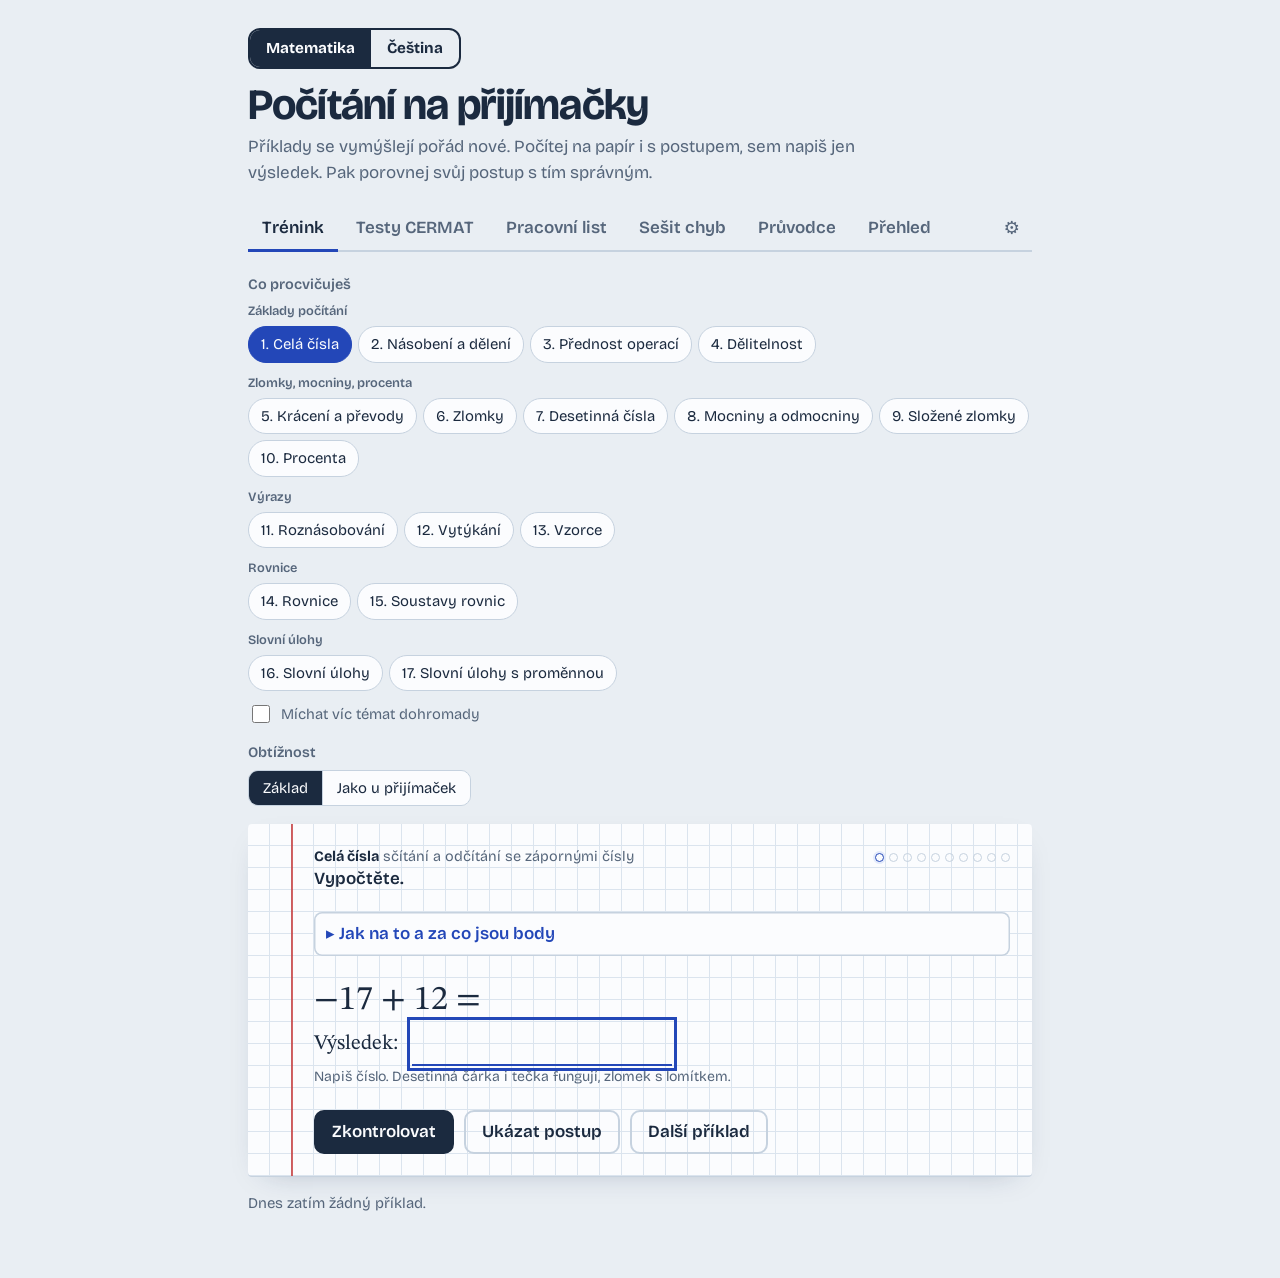
==== commit b7e4dd86: "Jádro a generátory z index.html do js/ (refaktoring, krok 3) Blok 1 se rozdělil do js/config.js, js/" ====
--- a/pocitani-na-prijimacky.html
+++ b/pocitani-na-prijimacky.html
@@ -488,6 +488,7 @@
   </section>
 </div>
 <script>
+'use strict';
 /* ===== Nastavení vysvětlování přes OpenRouter =====
    Klíč NIKDY nedávej do veřejně sdílené verze stránky.
    Prázdný klíč = tlačítko „Zeptej se“ se nezobrazí. */
@@ -498,6 +499,270 @@
 };
 // V Android aplikaci se klíč a model načtou z local.properties přes most AndroidCfg.
 try{ if(window.AndroidCfg){ const k=AndroidCfg.key(), m=AndroidCfg.model(); if(k) AI_CONFIG.apiKey=k; if(m) AI_CONFIG.model=m; } }catch(e){}
+</script>
+<script>
+'use strict';
+// Jádro: zlomky, výrazy, zobrazení, parser, kontrola odpovědí a pomocné funkce pro text.
+
+// ================= utility =================
+const MINUS = '\u2212';
+const gcd=(a,b)=>{a=Math.abs(a);b=Math.abs(b);while(b){const t=a%b;a=b;b=t}return a};
+const lcm=(a,b)=>Math.abs(a*b)/gcd(a,b);
+const ri=(a,b)=>a+Math.floor(Math.random()*(b-a+1));
+const pick=a=>a[Math.floor(Math.random()*a.length)];
+const riNZ=(a,b)=>{let v;do{v=ri(a,b)}while(v===0);return v};
+const sgnR=()=>Math.random()<0.5?-1:1;
+
+function Fr(n,d){ if(d===undefined)d=1; if(d===0)throw new Error('Dělení nulou.'); if(d<0){n=-n;d=-d} const g=gcd(n,d)||1; n=n/g; if(n===0)n=0; return {n:n,d:d/g} }
+const F={
+  add:(a,b)=>Fr(a.n*b.d+b.n*a.d,a.d*b.d),
+  sub:(a,b)=>Fr(a.n*b.d-b.n*a.d,a.d*b.d),
+  mul:(a,b)=>Fr(a.n*b.n,a.d*b.d),
+  div:(a,b)=>{if(b.n===0)throw new Error('Dělení nulou.');return Fr(a.n*b.d,a.d*b.n)},
+  neg:a=>Fr(-a.n,a.d),
+  eq:(a,b)=>a.n===b.n&&a.d===b.d,
+  isZero:a=>a.n===0,
+  isInt:a=>a.d===1,
+  abs:a=>Fr(Math.abs(a.n),a.d),
+  pow:(a,k)=>{let r=Fr(1);for(let i=0;i<k;i++)r=F.mul(r,a);return r},
+  dec:s=>{s=String(s).replace(',','.');let neg=false;if(s[0]==='-'){neg=true;s=s.slice(1)}const p=s.split('.');const f=p[1]||'';const n=parseInt((p[0]||'0')+f,10);return Fr(neg?-n:n,Math.pow(10,
+    f.length))}
+};
+
+// ================= display =================
+const V=v=>`<i>${v}</i>`;
+const intH=n=>(n<0?MINUS:'')+Math.abs(n);
+const frBox=(t,b)=>`<span class="fr"><span>${t}</span><span>${b}</span></span>`;
+function fracH(f){ if(f.d===1) return intH(f.n); return (f.n<0?MINUS:'')+frBox(Math.abs(f.n),f.d) }
+const fracHp=f=>f.n<0?`(${fracH(f)})`:fracH(f);
+function rawH(n,d){ if(d===1) return intH(n); return (n<0?MINUS:'')+frBox(Math.abs(n),d) }
+function decStr(f){
+  let k=0; while(k<9 && Math.pow(10,k)%f.d!==0) k++;
+  if(Math.pow(10,k)%f.d!==0) return null;
+  const sc=f.n*(Math.pow(10,k)/f.d); const neg=sc<0; let s=String(Math.abs(sc));
+  if(k>0){ s=s.padStart(k+1,'0'); s=s.slice(0,-k)+','+s.slice(-k); s=s.replace(/0+$/,'').replace(/,$/,'') }
+  return (neg?MINUS:'')+s;
+}
+const decHp=f=>f.n<0?`(${decStr(f)})`:decStr(f);
+const opS=op=>op==='+'?' + ':' '+MINUS+' ';
+const frP=f=>f.d===1?(f.n<0?`(${f.n})`:`${f.n}`):`(${f.n}/${f.d})`;
+const frSol=f=>f.d===1?`${f.n}`:`${f.n}/${f.d}`;
+const decP=f=>{const s=decStr(f).replace(MINUS,'-').replace(',','.');return f.n<0?`(${s})`:s};
+const decSol=f=>decStr(f).replace(MINUS,'-');
+function numSol(f){ const s=decStr(f); return s!==null? s.replace(MINUS,'-') : frSol(f) }
+function numH(f){ const s=decStr(f); return s!==null? s : fracH(f) }
+const numHp=f=>f.n<0?`(${numH(f)})`:numH(f);
+
+// ================= polynomials (array index = degree) =================
+const P={
+  norm:p=>{const r=p.map(x=>typeof x==='number'?Fr(x):x);while(r.length>1&&F.isZero(r[r.length-1]))r.pop();if(!r.length)r.push(Fr(0));return r},
+  add:(a,b)=>{const n=Math.max(a.length,b.length),r=[];for(let i=0;i<n;i++)r.push(F.add(a[i]||Fr(0),b[i]||Fr(0)));return P.norm(r)},
+  neg:a=>a.map(F.neg),
+  sub:(a,b)=>P.add(a,P.neg(b)),
+  mul:(a,b)=>{const r=[];for(let i=0;i<a.length+b.length-1;i++)r.push(Fr(0));a.forEach((x,i)=>b.forEach((y,j)=>{r[i+j]=F.add(r[i+j],F.mul(x,y))}));return P.norm(r)},
+  eq:(a,b)=>{a=P.norm(a);b=P.norm(b);return a.length===b.length&&a.every((x,i)=>F.eq(x,b[i]))},
+  nz:a=>P.norm(a).filter(c=>!F.isZero(c)).length
+};
+function monoBody(a,k,v,dec){ const one=a.n===1&&a.d===1; const cs=(k>0&&one)?'':(dec?decStr(a):fracH(a)); const vs=k===0?'':V(v)+(k===1?'':(k===2?'²':(k===3?'³':'<sup>'+k+'</sup>'))); return cs+vs }
+// list of {c:Fr,k}
+function termsH(list,v,dec){ const t=list.filter(x=>!F.isZero(x.c)); if(!t.length) return '0';
+  return t.map((x,i)=>{const neg=x.c.n<0;const body=monoBody(F.abs(x.c),x.k,v,dec);return i===0?(neg?MINUS:'')+body:(neg?' '+MINUS+' ':' + ')+body}).join('') }
+function polyTerms(p){ p=P.norm(p); const l=[]; for(let k=p.length-1;k>=0;k--) if(!F.isZero(p[k])) l.push({c:p[k],k}); return l }
+const polyH=(p,v,dec)=>termsH(polyTerms(p),v,dec);
+function polyPlain(p,v){ const l=polyTerms(p); if(!l.length) return '0'; return l.map(t=>{const cs=t.c.d===1?`${t.c.n}`:`(${t.c.n}/${t.c.d})`;
+  return t.k===0?cs:`${cs}*${v}${t.k>1?'^'+t.k:''}`}).join('+').replace(/\+-/g,'-') }
+function polySol(p,v){ const l=polyTerms(p); if(!l.length) return '0'; return l.map((t,i)=>{const a=Math.abs(t.c.n),dd=t.c.d; const cs=dd!==1?`${a}/${dd}`:((t.k>0&&a===1)?'':String(a));
+  const s=t.c.n<0?'-':(i?'+':''); return s+cs+(t.k===0?'':v+(t.k>1?'^'+t.k:''))}).join('') }
+const T=(c,k)=>({c:typeof c==='number'?Fr(c):c,k});
+const sumT=list=>{let p=[Fr(0)];list.forEach(t=>{const q=[];for(let i=0;i<t.k;i++)q.push(Fr(0));q.push(t.c);p=P.add(p,q)});return p};
+const prodT=(A,B)=>{const o=[];A.forEach(a=>B.forEach(b=>o.push(T(F.mul(a.c,b.c),a.k+b.k))));return o};
+const lin=(a,b)=>[T(a,1),T(b,0)]; // a·v + b (written order)
+const mono=(c,v)=>termsH([T(c,1)],v); // c·v
+const monoD=(c,v)=>termsH([T(c,1)],v,true);
+
+// ================= parser =================
+function tokenize(s){
+  s=String(s).replace(/[\u2212\u2013\u2014]/g,'-').replace(/[·×⋅]/g,'*').replace(/÷/g,':');
+  const toks=[];let i=0;
+  while(i<s.length){const ch=s[i];
+    if(/\s/.test(ch)){i++;continue}
+    if(/[0-9]/.test(ch)){let j=i;while(j<s.length&&/[0-9]/.test(s[j]))j++;if((s[j]===','||s[j]==='.')&&/[0-9]/.test(s[j+1]||'')){j++;while(j<s.length&&/[0-9]/.test(s[j]))j++}toks.push({t:'num',
+      v:F.dec(s.slice(i,j))});i=j;continue}
+    if(/[a-zA-Z]/.test(ch)){toks.push({t:'var',v:ch.toLowerCase()});i++;continue}
+    if(ch==='²'){toks.push({t:'sup',v:2});i++;continue}
+    if(ch==='³'){toks.push({t:'sup',v:3});i++;continue}
+    if('+-*/:^()√'.includes(ch)){toks.push({t:ch});i++;continue}
+    throw new Error('Tomuhle znaku nerozumím: „'+ch+'“.');
+  }
+  return toks;
+}
+function parse(s){
+  const toks=tokenize(s);let pos=0;
+  const peek=()=>toks[pos],next=()=>toks[pos++];
+  function expr(){let n=term();while(peek()&&(peek().t==='+'||peek().t==='-')){const op=next().t;n={t:op==='+'?'add':'sub',a:n,b:term()}}return n}
+  function term(){let n=unary();for(;;){const p=peek();if(!p)break;
+    if(p.t==='*'){next();n={t:'mul',a:n,b:unary()}}
+    else if(p.t==='/'||p.t===':'){next();n={t:'div',a:n,b:unary()}}
+    else if(p.t==='num'||p.t==='var'||p.t==='('||p.t==='√'){n={t:'mul',a:n,b:power()}}
+    else break}return n}
+  function unary(){const p=peek();if(p&&p.t==='-'){next();return{t:'neg',a:unary()}}if(p&&p.t==='+'){next();return unary()}return power()}
+  function power(){let b=atom();for(;;){const p=peek();
+    if(p&&p.t==='^'){next();const e=next();if(!e||e.t!=='num'||e.v.d!==1||e.v.n<0||e.v.n>6)throw new Error('Mocninu napiš jako ^2 nebo ².');b={t:'pow',a:b,e:e.v.n}}
+    else if(p&&p.t==='sup'){next();b={t:'pow',a:b,e:p.v}}
+    else break}return b}
+  function atom(){const p=next();if(!p)throw new Error('Výraz nečekaně končí.');
+    if(p.t==='num')return{t:'num',v:p.v};
+    if(p.t==='var')return{t:'var',v:p.v};
+    if(p.t==='('){const e=expr();const c=next();if(!c||c.t!==')')throw new Error('Chybí zavírací závorka.');return{t:'par',a:e}}
+    if(p.t==='√')return{t:'sqrt',a:atom()};
+    if(p.t===')')throw new Error('Přebývá zavírací závorka.');
+    throw new Error('Na tomhle místě nečekám „'+p.t+'“.')}
+  if(!toks.length)throw new Error('Napiš výsledek.');
+  const r=expr();if(pos<toks.length)throw new Error(toks[pos].t===')'?'Přebývá zavírací závorka.':'Zápisu nerozumím, zkontroluj ho.');return r;
+}
+function isqrt(n){if(n<0)return null;const r=Math.round(Math.sqrt(n));return r*r===n?r:null}
+function evalAst(n,ctx){
+  switch(n.t){
+    case 'num':return[n.v];
+    case 'var':ctx.vars.add(n.v);return[Fr(0),Fr(1)];
+    case 'add':return P.add(evalAst(n.a,ctx),evalAst(n.b,ctx));
+    case 'sub':return P.sub(evalAst(n.a,ctx),evalAst(n.b,ctx));
+    case 'mul':return P.mul(evalAst(n.a,ctx),evalAst(n.b,ctx));
+    case 'neg':return P.neg(evalAst(n.a,ctx));
+    case 'par':return evalAst(n.a,ctx);
+    case 'div':{const d=P.norm(evalAst(n.b,ctx));if(d.length>1)throw new Error('Dělit tu jde jen číslem.');if(F.isZero(d[0]))throw new Error('Dělení nulou.');return evalAst(n.a,ctx).map(c=>F.div(c,
+      d[0]))}
+    case 'pow':{const b=evalAst(n.a,ctx);let r=[Fr(1)];for(let i=0;i<n.e;i++)r=P.mul(r,b);return r}
+    case 'sqrt':{const v=P.norm(evalAst(n.a,ctx));if(v.length>1)throw new Error('Odmocninu napiš jako číslo.');const a=isqrt(v[0].n),b=isqrt(v[0].d);
+      if(a===null||b===null)throw new Error('Tuhle odmocninu neumím, napiš výsledek jako číslo.');return[Fr(a,b)]}
+  }
+  throw new Error('Zápisu nerozumím.');
+}
+function analyze(s){const ast=parse(s);const ctx={vars:new Set()};const poly=evalAst(ast,ctx);return{ast,poly:P.norm(poly),vars:[...ctx.vars]}}
+function countTerms(n){if(n.t==='add'||n.t==='sub')return countTerms(n.a)+countTerms(n.b);if(n.t==='neg')return countTerms(n.a);return 1}
+function factorsOf(n){
+  if(n.t==='mul')return factorsOf(n.a).concat(factorsOf(n.b));
+  if(n.t==='pow'){const f=factorsOf(n.a);let r=[];for(let i=0;i<n.e;i++)r=r.concat(f);return r}
+  if(n.t==='neg')return[{t:'num',v:Fr(-1)}].concat(factorsOf(n.a));
+  if(n.t==='par'){const i=n.a;if(i.t==='mul'||i.t==='pow'||i.t==='neg'||i.t==='par')return factorsOf(i);return[n]}
+  return[n];
+}
+
+// ================= checking =================
+const normIn=s=>String(s==null?'':s).trim().replace(/[\u2212\u2013\u2014]/g,'-');
+function checkNumber(raw,ans,opts){
+  opts=opts||{};
+  let s=normIn(raw).replace(/\s+/g,'');
+  if(opts.unit) s=s.replace(/(%|kč|kc|korun|let|lidí|žáků|km|cm|m)$/i,'');
+  if(!s) return{format:true,msg:'Napiš výsledek.'};
+  if(!/^-?\d+([.,]\d+)?(\/-?\d+)?$/.test(s)) return{format:true,msg:'Sem napiš jen výsledné číslo, třeba −7/8 nebo 2,5.'};
+  let r;try{r=analyze(s)}catch(e){return{format:true,msg:e.message}}
+  if(!F.eq(r.poly[0],ans)) return{ok:false,msg:'Výsledek nesedí.'};
+  if(opts.decimal&&s.includes('/')) return{ok:false,near:true,msg:'Hodnota sedí, ale výsledek zapiš desetinným číslem.'};
+  if(opts.fraction){
+    if(/[.,]/.test(s)) return{ok:false,near:true,msg:'Hodnota sedí, ale výsledek zapiš zlomkem.'};
+    const m=s.match(/^-?(\d+)\/-?(\d+)$/);
+    if(m&&gcd(+m[1],+m[2])>1&&+m[2]!==1) return{ok:false,near:true,msg:'Hodnota sedí, ale zlomek jde ještě zkrátit. U přijímaček chtějí základní tvar.'};
+  }
+  return{ok:true};
+}
+function checkPoly(raw,prob){
+  const s=normIn(raw);if(!s)return{format:true,msg:'Napiš výsledek.'};
+  let r;try{r=analyze(s)}catch(e){return{format:true,msg:e.message}}
+  const bad=r.vars.filter(x=>x!==prob.v);if(bad.length)return{format:true,msg:`V příkladu je proměnná ${prob.v}, ne ${bad[0]}.`};
+  if(!P.eq(r.poly,prob.ans))return{ok:false,msg:'Výsledek nesedí.'};
+  if(/[()]/.test(s))return{ok:false,near:true,msg:'Hodnota sedí, ale výsledek má být bez závorek.'};
+  if(countTerms(r.ast)>Math.max(1,P.nz(r.poly)))return{ok:false,near:true,msg:'Skoro. Ještě sečti členy se stejnou mocninou.'};
+  return{ok:true};
+}
+function checkFactor(raw,prob){
+  const s=normIn(raw);if(!s)return{format:true,msg:'Napiš výsledek.'};
+  let r;try{r=analyze(s)}catch(e){return{format:true,msg:e.message}}
+  const bad=r.vars.filter(x=>x!==prob.v);if(bad.length)return{format:true,msg:`V příkladu je proměnná ${prob.v}, ne ${bad[0]}.`};
+  if(!P.eq(r.poly,prob.ans))return{ok:false,msg:'Výsledek nesedí. Zkus svůj součin roznásobit, má vyjít zadaný výraz.'};
+  const root=r.ast;
+  if(root.t==='add'||root.t==='sub')return{ok:false,near:true,msg:'Hodnota sedí, ale výraz má být zapsaný jako součin.'};
+  const fs=factorsOf(root).map(f=>P.norm(evalAst(f,{vars:new Set()})));
+  if(prob.mode==='common'){
+    const multi=fs.filter(p=>P.nz(p)>=2);
+    if(multi.length!==1)return{ok:false,near:true,msg:'Vytkni společného činitele před jednu závorku.'};
+    const m=multi[0];
+    if(!m.every(c=>c.d===1)||m.reduce((g,c)=>gcd(g,c.n),0)>1)return{ok:false,near:true,msg:'Hodnota sedí, ale ze závorky jde ještě vytknout číslo.'};
+    if(F.isZero(m[0]))return{ok:false,near:true,msg:'Hodnota sedí, ale ze závorky jde ještě vytknout '+prob.v+'.'};
+  }else{
+    const nc=fs.filter(p=>p.length>1);
+    if(nc.length<2||nc.some(p=>p.length>2))return{ok:false,near:true,msg:'Hodnota sedí, ale rozlož výraz až na součin dvou závorek.'};
+  }
+  return{ok:true};
+}
+function check(prob,inputs){
+  switch(prob.kind){
+    case 'num':{
+      const r=checkNumber(inputs[0],prob.ans,{fraction:prob.fraction,decimal:prob.decimal,unit:prob.unit});
+      // slovní úloha: když číslo odpovídá typické chybě, ukaž radu k ní a podtrhni přehlédnutou frázi
+      if(!r.ok&&!r.format&&!r.near&&prob.chyby){
+        let v=null;try{v=analyze(normIn(inputs[0]).replace(/\s+/g,'').replace(/(%|kč|kc|korun|let|lidí|žáků|km|cm|m)$/i,'')).poly[0]}catch(e){}
+        if(v)for(const c of Object.values(prob.chyby))if(c.fr&&F.eq(v,c.fr))return{ok:false,msg:c.rada,pod:c.pod};
+      }
+      return r;
+    }
+    case 'promenna':{
+      // a), b) výraz s proměnnou: uzná se každý ekvivalentní zápis; c) číslo
+      const zpr=[];let vse=true,pod;
+      for(let i=0;i<2;i++){const s=normIn(inputs[i]),cast=i?'b)':'a)';
+        if(!s)return{format:true,msg:`Doplň výraz do části ${cast}`};
+        let r;try{r=analyze(s)}catch(e){return{format:true,msg:`${cast} ${e.message}`}}
+        const bad=r.vars.filter(x=>x!==prob.v);if(bad.length)return{format:true,msg:`${cast} V úloze je proměnná ${prob.v}, ne ${bad[0]}.`};
+        if(P.eq(r.poly,prob.e[i])){zpr.push(`${cast} sedí.`);continue}
+        vse=false;const ch=(prob.chybyV[i]||[]).find(c=>P.eq(r.poly,c.p));zpr.push(`${cast} nesedí. `+(ch?ch.rada:'Zkontroluj, co přesně říká věta v zadání.'));
+      }
+      const c=checkNumber(inputs[2],prob.ans,{unit:true});
+      if(c.format)return{format:true,msg:'c) '+c.msg};
+      if(c.ok)zpr.push('c) sedí.');else{vse=false;zpr.push('c) nesedí. Sestav rovnici z výrazů a vyřeš ji.')}
+      return vse?{ok:true}:{ok:false,msg:zpr.join(' ')};
+    }
+    case 'mc':{
+      const v=String(inputs[0]||'');if(!v)return{format:true,msg:'Vyber jednu možnost A až E.'};
+      if(v===prob.ans)return{ok:true};
+      const c=prob.chyby&&prob.chyby[v];
+      return{ok:false,msg:c?c.rada:'Tahle možnost nesedí. Dosaď ji do zadání a zkontroluj.',pod:c&&c.pod};
+    }
+    case 'poly':return checkPoly(inputs[0],prob);
+    case 'factor':return checkFactor(inputs[0],prob);
+    case 'eq':{
+      const raw=normIn(inputs[0]);const tt=raw.toLowerCase().normalize('NFD').replace(/[\u0300-\u036f]/g,'');
+      const isNone=/nema|zadn|prazdn|∅|\{\s*\}/.test(tt),isAll=/nekonec|kazde|vsechn|^\s*r\s*$/.test(tt);
+      if(isNone||isAll){
+        if(!prob.ans.special)return{ok:false,msg:'Tahle rovnice jedno řešení má. Počítej dál, až ti vyjde x = číslo.'};
+        if(isNone&&isAll)return{format:true,msg:'Vyber jen jednu možnost.'};
+        return(prob.ans.special==='none')===isNone?{ok:true}:{ok:false,msg:'Tohle nesedí. Podívej se, jaká rovnost ti zbyla, když se členy s x odečetly: 0 = 0, nebo 0 = jiné číslo?'};
+      }
+      const s=raw.replace(/\s+/g,'').replace(new RegExp('^'+prob.v+'=','i'),'');
+      if(prob.ans.special){const r=checkNumber(s,Fr(0),{});if(r.format)return r;return{ok:false,msg:'Výsledek nesedí. Zkontroluj, co se stalo s členy s x.'}}
+      return checkNumber(s,prob.ans,{});
+    }
+    case 'sys':{
+      const a=checkNumber(normIn(inputs[0]).replace(/\s+/g,'').replace(/^x=/i,''),prob.ans.x,{});
+      const b=checkNumber(normIn(inputs[1]).replace(/\s+/g,'').replace(/^y=/i,''),prob.ans.y,{});
+      if(a.format)return{format:true,msg:'U x: '+a.msg};
+      if(b.format)return{format:true,msg:'U y: '+b.msg};
+      if(a.ok&&b.ok)return{ok:true};
+      if(a.ok)return{ok:false,msg:'x sedí, y ne. Zkontroluj dosazení.'};
+      if(b.ok)return{ok:false,msg:'y sedí, x ne.'};
+      return{ok:false,msg:'Ani jedna neznámá nesedí.'};
+    }
+  }
+  return{ok:false,msg:'?'};
+}
+
+const escT=s=>String(s).replace(/[&<>]/g,c=>({'&':'&amp;','<':'&lt;','>':'&gt;'}[c]));
+// české číslo: desetinná čárka, mezera mezi tisíci; víc než 3 desetinná místa se zaokrouhlí s „≈“
+function fmtNum(n){
+  if(typeof n==='string')return n;
+  const r=Math.round(n*1000)/1000,approx=Math.abs(r-n)>1e-9;let [i,d]=String(Math.abs(r)).split('.');
+  if(i.length>=4)i=i.replace(/\B(?=(\d{3})+(?!\d))/g,' ');
+  return (approx?'≈ ':'')+(r<0?MINUS:'')+i+(d?','+d:'');
+}
 </script>
 <script>
 'use strict';
@@ -577,250 +842,7 @@
 </script>
 <script>
 'use strict';
-// ================= utility =================
-const MINUS = '\u2212';
-const gcd=(a,b)=>{a=Math.abs(a);b=Math.abs(b);while(b){const t=a%b;a=b;b=t}return a};
-const lcm=(a,b)=>Math.abs(a*b)/gcd(a,b);
-const ri=(a,b)=>a+Math.floor(Math.random()*(b-a+1));
-const pick=a=>a[Math.floor(Math.random()*a.length)];
-const riNZ=(a,b)=>{let v;do{v=ri(a,b)}while(v===0);return v};
-const sgnR=()=>Math.random()<0.5?-1:1;
-
-function Fr(n,d){ if(d===undefined)d=1; if(d===0)throw new Error('Dělení nulou.'); if(d<0){n=-n;d=-d} const g=gcd(n,d)||1; n=n/g; if(n===0)n=0; return {n:n,d:d/g} }
-const F={
-  add:(a,b)=>Fr(a.n*b.d+b.n*a.d,a.d*b.d),
-  sub:(a,b)=>Fr(a.n*b.d-b.n*a.d,a.d*b.d),
-  mul:(a,b)=>Fr(a.n*b.n,a.d*b.d),
-  div:(a,b)=>{if(b.n===0)throw new Error('Dělení nulou.');return Fr(a.n*b.d,a.d*b.n)},
-  neg:a=>Fr(-a.n,a.d),
-  eq:(a,b)=>a.n===b.n&&a.d===b.d,
-  isZero:a=>a.n===0,
-  isInt:a=>a.d===1,
-  abs:a=>Fr(Math.abs(a.n),a.d),
-  pow:(a,k)=>{let r=Fr(1);for(let i=0;i<k;i++)r=F.mul(r,a);return r},
-  dec:s=>{s=String(s).replace(',','.');let neg=false;if(s[0]==='-'){neg=true;s=s.slice(1)}const p=s.split('.');const f=p[1]||'';const n=parseInt((p[0]||'0')+f,10);return Fr(neg?-n:n,Math.pow(10,f.length))}
-};
-
-// ================= display =================
-const V=v=>`<i>${v}</i>`;
-const intH=n=>(n<0?MINUS:'')+Math.abs(n);
-const frBox=(t,b)=>`<span class="fr"><span>${t}</span><span>${b}</span></span>`;
-function fracH(f){ if(f.d===1) return intH(f.n); return (f.n<0?MINUS:'')+frBox(Math.abs(f.n),f.d) }
-const fracHp=f=>f.n<0?`(${fracH(f)})`:fracH(f);
-function rawH(n,d){ if(d===1) return intH(n); return (n<0?MINUS:'')+frBox(Math.abs(n),d) }
-function decStr(f){
-  let k=0; while(k<9 && Math.pow(10,k)%f.d!==0) k++;
-  if(Math.pow(10,k)%f.d!==0) return null;
-  const sc=f.n*(Math.pow(10,k)/f.d); const neg=sc<0; let s=String(Math.abs(sc));
-  if(k>0){ s=s.padStart(k+1,'0'); s=s.slice(0,-k)+','+s.slice(-k); s=s.replace(/0+$/,'').replace(/,$/,'') }
-  return (neg?MINUS:'')+s;
-}
-const decHp=f=>f.n<0?`(${decStr(f)})`:decStr(f);
-const opS=op=>op==='+'?' + ':' '+MINUS+' ';
-const frP=f=>f.d===1?(f.n<0?`(${f.n})`:`${f.n}`):`(${f.n}/${f.d})`;
-const frSol=f=>f.d===1?`${f.n}`:`${f.n}/${f.d}`;
-const decP=f=>{const s=decStr(f).replace(MINUS,'-').replace(',','.');return f.n<0?`(${s})`:s};
-const decSol=f=>decStr(f).replace(MINUS,'-');
-function numSol(f){ const s=decStr(f); return s!==null? s.replace(MINUS,'-') : frSol(f) }
-function numH(f){ const s=decStr(f); return s!==null? s : fracH(f) }
-const numHp=f=>f.n<0?`(${numH(f)})`:numH(f);
-
-// ================= polynomials (array index = degree) =================
-const P={
-  norm:p=>{const r=p.map(x=>typeof x==='number'?Fr(x):x);while(r.length>1&&F.isZero(r[r.length-1]))r.pop();if(!r.length)r.push(Fr(0));return r},
-  add:(a,b)=>{const n=Math.max(a.length,b.length),r=[];for(let i=0;i<n;i++)r.push(F.add(a[i]||Fr(0),b[i]||Fr(0)));return P.norm(r)},
-  neg:a=>a.map(F.neg),
-  sub:(a,b)=>P.add(a,P.neg(b)),
-  mul:(a,b)=>{const r=[];for(let i=0;i<a.length+b.length-1;i++)r.push(Fr(0));a.forEach((x,i)=>b.forEach((y,j)=>{r[i+j]=F.add(r[i+j],F.mul(x,y))}));return P.norm(r)},
-  eq:(a,b)=>{a=P.norm(a);b=P.norm(b);return a.length===b.length&&a.every((x,i)=>F.eq(x,b[i]))},
-  nz:a=>P.norm(a).filter(c=>!F.isZero(c)).length
-};
-function monoBody(a,k,v,dec){ const one=a.n===1&&a.d===1; const cs=(k>0&&one)?'':(dec?decStr(a):fracH(a)); const vs=k===0?'':V(v)+(k===1?'':(k===2?'²':(k===3?'³':'<sup>'+k+'</sup>'))); return cs+vs }
-// list of {c:Fr,k}
-function termsH(list,v,dec){ const t=list.filter(x=>!F.isZero(x.c)); if(!t.length) return '0';
-  return t.map((x,i)=>{const neg=x.c.n<0;const body=monoBody(F.abs(x.c),x.k,v,dec);return i===0?(neg?MINUS:'')+body:(neg?' '+MINUS+' ':' + ')+body}).join('') }
-function polyTerms(p){ p=P.norm(p); const l=[]; for(let k=p.length-1;k>=0;k--) if(!F.isZero(p[k])) l.push({c:p[k],k}); return l }
-const polyH=(p,v,dec)=>termsH(polyTerms(p),v,dec);
-function polyPlain(p,v){ const l=polyTerms(p); if(!l.length) return '0'; return l.map(t=>{const cs=t.c.d===1?`${t.c.n}`:`(${t.c.n}/${t.c.d})`;return t.k===0?cs:`${cs}*${v}${t.k>1?'^'+t.k:''}`}).join('+').replace(/\+-/g,'-') }
-function polySol(p,v){ const l=polyTerms(p); if(!l.length) return '0'; return l.map((t,i)=>{const a=Math.abs(t.c.n),dd=t.c.d; const cs=dd!==1?`${a}/${dd}`:((t.k>0&&a===1)?'':String(a)); const s=t.c.n<0?'-':(i?'+':''); return s+cs+(t.k===0?'':v+(t.k>1?'^'+t.k:''))}).join('') }
-const T=(c,k)=>({c:typeof c==='number'?Fr(c):c,k});
-const sumT=list=>{let p=[Fr(0)];list.forEach(t=>{const q=[];for(let i=0;i<t.k;i++)q.push(Fr(0));q.push(t.c);p=P.add(p,q)});return p};
-const prodT=(A,B)=>{const o=[];A.forEach(a=>B.forEach(b=>o.push(T(F.mul(a.c,b.c),a.k+b.k))));return o};
-const lin=(a,b)=>[T(a,1),T(b,0)]; // a·v + b (written order)
-const mono=(c,v)=>termsH([T(c,1)],v); // c·v
-const monoD=(c,v)=>termsH([T(c,1)],v,true);
-
-// ================= parser =================
-function tokenize(s){
-  s=String(s).replace(/[\u2212\u2013\u2014]/g,'-').replace(/[·×⋅]/g,'*').replace(/÷/g,':');
-  const toks=[];let i=0;
-  while(i<s.length){const ch=s[i];
-    if(/\s/.test(ch)){i++;continue}
-    if(/[0-9]/.test(ch)){let j=i;while(j<s.length&&/[0-9]/.test(s[j]))j++;if((s[j]===','||s[j]==='.')&&/[0-9]/.test(s[j+1]||'')){j++;while(j<s.length&&/[0-9]/.test(s[j]))j++}toks.push({t:'num',v:F.dec(s.slice(i,j))});i=j;continue}
-    if(/[a-zA-Z]/.test(ch)){toks.push({t:'var',v:ch.toLowerCase()});i++;continue}
-    if(ch==='²'){toks.push({t:'sup',v:2});i++;continue}
-    if(ch==='³'){toks.push({t:'sup',v:3});i++;continue}
-    if('+-*/:^()√'.includes(ch)){toks.push({t:ch});i++;continue}
-    throw new Error('Tomuhle znaku nerozumím: „'+ch+'“.');
-  }
-  return toks;
-}
-function parse(s){
-  const toks=tokenize(s);let pos=0;
-  const peek=()=>toks[pos],next=()=>toks[pos++];
-  function expr(){let n=term();while(peek()&&(peek().t==='+'||peek().t==='-')){const op=next().t;n={t:op==='+'?'add':'sub',a:n,b:term()}}return n}
-  function term(){let n=unary();for(;;){const p=peek();if(!p)break;
-    if(p.t==='*'){next();n={t:'mul',a:n,b:unary()}}
-    else if(p.t==='/'||p.t===':'){next();n={t:'div',a:n,b:unary()}}
-    else if(p.t==='num'||p.t==='var'||p.t==='('||p.t==='√'){n={t:'mul',a:n,b:power()}}
-    else break}return n}
-  function unary(){const p=peek();if(p&&p.t==='-'){next();return{t:'neg',a:unary()}}if(p&&p.t==='+'){next();return unary()}return power()}
-  function power(){let b=atom();for(;;){const p=peek();
-    if(p&&p.t==='^'){next();const e=next();if(!e||e.t!=='num'||e.v.d!==1||e.v.n<0||e.v.n>6)throw new Error('Mocninu napiš jako ^2 nebo ².');b={t:'pow',a:b,e:e.v.n}}
-    else if(p&&p.t==='sup'){next();b={t:'pow',a:b,e:p.v}}
-    else break}return b}
-  function atom(){const p=next();if(!p)throw new Error('Výraz nečekaně končí.');
-    if(p.t==='num')return{t:'num',v:p.v};
-    if(p.t==='var')return{t:'var',v:p.v};
-    if(p.t==='('){const e=expr();const c=next();if(!c||c.t!==')')throw new Error('Chybí zavírací závorka.');return{t:'par',a:e}}
-    if(p.t==='√')return{t:'sqrt',a:atom()};
-    if(p.t===')')throw new Error('Přebývá zavírací závorka.');
-    throw new Error('Na tomhle místě nečekám „'+p.t+'“.')}
-  if(!toks.length)throw new Error('Napiš výsledek.');
-  const r=expr();if(pos<toks.length)throw new Error(toks[pos].t===')'?'Přebývá zavírací závorka.':'Zápisu nerozumím, zkontroluj ho.');return r;
-}
-function isqrt(n){if(n<0)return null;const r=Math.round(Math.sqrt(n));return r*r===n?r:null}
-function evalAst(n,ctx){
-  switch(n.t){
-    case 'num':return[n.v];
-    case 'var':ctx.vars.add(n.v);return[Fr(0),Fr(1)];
-    case 'add':return P.add(evalAst(n.a,ctx),evalAst(n.b,ctx));
-    case 'sub':return P.sub(evalAst(n.a,ctx),evalAst(n.b,ctx));
-    case 'mul':return P.mul(evalAst(n.a,ctx),evalAst(n.b,ctx));
-    case 'neg':return P.neg(evalAst(n.a,ctx));
-    case 'par':return evalAst(n.a,ctx);
-    case 'div':{const d=P.norm(evalAst(n.b,ctx));if(d.length>1)throw new Error('Dělit tu jde jen číslem.');if(F.isZero(d[0]))throw new Error('Dělení nulou.');return evalAst(n.a,ctx).map(c=>F.div(c,d[0]))}
-    case 'pow':{const b=evalAst(n.a,ctx);let r=[Fr(1)];for(let i=0;i<n.e;i++)r=P.mul(r,b);return r}
-    case 'sqrt':{const v=P.norm(evalAst(n.a,ctx));if(v.length>1)throw new Error('Odmocninu napiš jako číslo.');const a=isqrt(v[0].n),b=isqrt(v[0].d);if(a===null||b===null)throw new Error('Tuhle odmocninu neumím, napiš výsledek jako číslo.');return[Fr(a,b)]}
-  }
-  throw new Error('Zápisu nerozumím.');
-}
-function analyze(s){const ast=parse(s);const ctx={vars:new Set()};const poly=evalAst(ast,ctx);return{ast,poly:P.norm(poly),vars:[...ctx.vars]}}
-function countTerms(n){if(n.t==='add'||n.t==='sub')return countTerms(n.a)+countTerms(n.b);if(n.t==='neg')return countTerms(n.a);return 1}
-function factorsOf(n){
-  if(n.t==='mul')return factorsOf(n.a).concat(factorsOf(n.b));
-  if(n.t==='pow'){const f=factorsOf(n.a);let r=[];for(let i=0;i<n.e;i++)r=r.concat(f);return r}
-  if(n.t==='neg')return[{t:'num',v:Fr(-1)}].concat(factorsOf(n.a));
-  if(n.t==='par'){const i=n.a;if(i.t==='mul'||i.t==='pow'||i.t==='neg'||i.t==='par')return factorsOf(i);return[n]}
-  return[n];
-}
-
-// ================= checking =================
-const normIn=s=>String(s==null?'':s).trim().replace(/[\u2212\u2013\u2014]/g,'-');
-function checkNumber(raw,ans,opts){
-  opts=opts||{};
-  let s=normIn(raw).replace(/\s+/g,'');
-  if(opts.unit) s=s.replace(/(%|kč|kc|korun|let|lidí|žáků|km|cm|m)$/i,'');
-  if(!s) return{format:true,msg:'Napiš výsledek.'};
-  if(!/^-?\d+([.,]\d+)?(\/-?\d+)?$/.test(s)) return{format:true,msg:'Sem napiš jen výsledné číslo, třeba −7/8 nebo 2,5.'};
-  let r;try{r=analyze(s)}catch(e){return{format:true,msg:e.message}}
-  if(!F.eq(r.poly[0],ans)) return{ok:false,msg:'Výsledek nesedí.'};
-  if(opts.decimal&&s.includes('/')) return{ok:false,near:true,msg:'Hodnota sedí, ale výsledek zapiš desetinným číslem.'};
-  if(opts.fraction){
-    if(/[.,]/.test(s)) return{ok:false,near:true,msg:'Hodnota sedí, ale výsledek zapiš zlomkem.'};
-    const m=s.match(/^-?(\d+)\/-?(\d+)$/);
-    if(m&&gcd(+m[1],+m[2])>1&&+m[2]!==1) return{ok:false,near:true,msg:'Hodnota sedí, ale zlomek jde ještě zkrátit. U přijímaček chtějí základní tvar.'};
-  }
-  return{ok:true};
-}
-function checkPoly(raw,prob){
-  const s=normIn(raw);if(!s)return{format:true,msg:'Napiš výsledek.'};
-  let r;try{r=analyze(s)}catch(e){return{format:true,msg:e.message}}
-  const bad=r.vars.filter(x=>x!==prob.v);if(bad.length)return{format:true,msg:`V příkladu je proměnná ${prob.v}, ne ${bad[0]}.`};
-  if(!P.eq(r.poly,prob.ans))return{ok:false,msg:'Výsledek nesedí.'};
-  if(/[()]/.test(s))return{ok:false,near:true,msg:'Hodnota sedí, ale výsledek má být bez závorek.'};
-  if(countTerms(r.ast)>Math.max(1,P.nz(r.poly)))return{ok:false,near:true,msg:'Skoro. Ještě sečti členy se stejnou mocninou.'};
-  return{ok:true};
-}
-function checkFactor(raw,prob){
-  const s=normIn(raw);if(!s)return{format:true,msg:'Napiš výsledek.'};
-  let r;try{r=analyze(s)}catch(e){return{format:true,msg:e.message}}
-  const bad=r.vars.filter(x=>x!==prob.v);if(bad.length)return{format:true,msg:`V příkladu je proměnná ${prob.v}, ne ${bad[0]}.`};
-  if(!P.eq(r.poly,prob.ans))return{ok:false,msg:'Výsledek nesedí. Zkus svůj součin roznásobit, má vyjít zadaný výraz.'};
-  const root=r.ast;
-  if(root.t==='add'||root.t==='sub')return{ok:false,near:true,msg:'Hodnota sedí, ale výraz má být zapsaný jako součin.'};
-  const fs=factorsOf(root).map(f=>P.norm(evalAst(f,{vars:new Set()})));
-  if(prob.mode==='common'){
-    const multi=fs.filter(p=>P.nz(p)>=2);
-    if(multi.length!==1)return{ok:false,near:true,msg:'Vytkni společného činitele před jednu závorku.'};
-    const m=multi[0];
-    if(!m.every(c=>c.d===1)||m.reduce((g,c)=>gcd(g,c.n),0)>1)return{ok:false,near:true,msg:'Hodnota sedí, ale ze závorky jde ještě vytknout číslo.'};
-    if(F.isZero(m[0]))return{ok:false,near:true,msg:'Hodnota sedí, ale ze závorky jde ještě vytknout '+prob.v+'.'};
-  }else{
-    const nc=fs.filter(p=>p.length>1);
-    if(nc.length<2||nc.some(p=>p.length>2))return{ok:false,near:true,msg:'Hodnota sedí, ale rozlož výraz až na součin dvou závorek.'};
-  }
-  return{ok:true};
-}
-function check(prob,inputs){
-  switch(prob.kind){
-    case 'num':{
-      const r=checkNumber(inputs[0],prob.ans,{fraction:prob.fraction,decimal:prob.decimal,unit:prob.unit});
-      // slovní úloha: když číslo odpovídá typické chybě, ukaž radu k ní a podtrhni přehlédnutou frázi
-      if(!r.ok&&!r.format&&!r.near&&prob.chyby){
-        let v=null;try{v=analyze(normIn(inputs[0]).replace(/\s+/g,'').replace(/(%|kč|kc|korun|let|lidí|žáků|km|cm|m)$/i,'')).poly[0]}catch(e){}
-        if(v)for(const c of Object.values(prob.chyby))if(c.fr&&F.eq(v,c.fr))return{ok:false,msg:c.rada,pod:c.pod};
-      }
-      return r;
-    }
-    case 'promenna':{
-      // a), b) výraz s proměnnou: uzná se každý ekvivalentní zápis; c) číslo
-      const zpr=[];let vse=true,pod;
-      for(let i=0;i<2;i++){const s=normIn(inputs[i]),cast=i?'b)':'a)';
-        if(!s)return{format:true,msg:`Doplň výraz do části ${cast}`};
-        let r;try{r=analyze(s)}catch(e){return{format:true,msg:`${cast} ${e.message}`}}
-        const bad=r.vars.filter(x=>x!==prob.v);if(bad.length)return{format:true,msg:`${cast} V úloze je proměnná ${prob.v}, ne ${bad[0]}.`};
-        if(P.eq(r.poly,prob.e[i])){zpr.push(`${cast} sedí.`);continue}
-        vse=false;const ch=(prob.chybyV[i]||[]).find(c=>P.eq(r.poly,c.p));zpr.push(`${cast} nesedí. `+(ch?ch.rada:'Zkontroluj, co přesně říká věta v zadání.'));
-      }
-      const c=checkNumber(inputs[2],prob.ans,{unit:true});
-      if(c.format)return{format:true,msg:'c) '+c.msg};
-      if(c.ok)zpr.push('c) sedí.');else{vse=false;zpr.push('c) nesedí. Sestav rovnici z výrazů a vyřeš ji.')}
-      return vse?{ok:true}:{ok:false,msg:zpr.join(' ')};
-    }
-    case 'mc':{
-      const v=String(inputs[0]||'');if(!v)return{format:true,msg:'Vyber jednu možnost A až E.'};
-      if(v===prob.ans)return{ok:true};
-      const c=prob.chyby&&prob.chyby[v];
-      return{ok:false,msg:c?c.rada:'Tahle možnost nesedí. Dosaď ji do zadání a zkontroluj.',pod:c&&c.pod};
-    }
-    case 'poly':return checkPoly(inputs[0],prob);
-    case 'factor':return checkFactor(inputs[0],prob);
-    case 'eq':{
-      const raw=normIn(inputs[0]);const tt=raw.toLowerCase().normalize('NFD').replace(/[\u0300-\u036f]/g,'');
-      const isNone=/nema|zadn|prazdn|∅|\{\s*\}/.test(tt),isAll=/nekonec|kazde|vsechn|^\s*r\s*$/.test(tt);
-      if(isNone||isAll){
-        if(!prob.ans.special)return{ok:false,msg:'Tahle rovnice jedno řešení má. Počítej dál, až ti vyjde x = číslo.'};
-        if(isNone&&isAll)return{format:true,msg:'Vyber jen jednu možnost.'};
-        return(prob.ans.special==='none')===isNone?{ok:true}:{ok:false,msg:'Tohle nesedí. Podívej se, jaká rovnost ti zbyla, když se členy s x odečetly: 0 = 0, nebo 0 = jiné číslo?'};
-      }
-      const s=raw.replace(/\s+/g,'').replace(new RegExp('^'+prob.v+'=','i'),'');
-      if(prob.ans.special){const r=checkNumber(s,Fr(0),{});if(r.format)return r;return{ok:false,msg:'Výsledek nesedí. Zkontroluj, co se stalo s členy s x.'}}
-      return checkNumber(s,prob.ans,{});
-    }
-    case 'sys':{
-      const a=checkNumber(normIn(inputs[0]).replace(/\s+/g,'').replace(/^x=/i,''),prob.ans.x,{});
-      const b=checkNumber(normIn(inputs[1]).replace(/\s+/g,'').replace(/^y=/i,''),prob.ans.y,{});
-      if(a.format)return{format:true,msg:'U x: '+a.msg};
-      if(b.format)return{format:true,msg:'U y: '+b.msg};
-      if(a.ok&&b.ok)return{ok:true};
-      if(a.ok)return{ok:false,msg:'x sedí, y ne. Zkontroluj dosazení.'};
-      if(b.ok)return{ok:false,msg:'y sedí, x ne.'};
-      return{ok:false,msg:'Ani jedna neznámá nesedí.'};
-    }
-  }
-  return{ok:false,msg:'?'};
-}
+// Pomocné funkce pro postupy řešení (kroky, zvýraznění) společné všem generátorům.
 
 // ================= generators =================
 function rfr(maxD,maxN){maxN=maxN||maxD*2;for(;;){const d=ri(2,maxD),n=ri(1,maxN);if(gcd(n,d)===1)return Fr(n,d)}}
@@ -837,7 +859,8 @@
     const ints=a.d===1||b.d===1;
     if(!ints) steps.push(S(a.d===L||b.d===L
       ?`Zlomky mají různé jmenovatele (${a.d} a ${b.d}), takže je nejdřív musíme převést na stejný. Číslo ${L} jde vydělit ${a.d} i ${b.d}, proto bude ${K('společný jmenovatel')} ${N(L)}.`
-      :`Zlomky mají různé jmenovatele (${a.d} a ${b.d}), takže je nejdřív musíme převést na stejný. Hledáme ${K('nejmenší číslo, které jde vydělit')} ${a.d} i ${b.d}. To je ${N(L)}, bude to společný jmenovatel.`));
+      :`Zlomky mají různé jmenovatele (${a.d} a ${b.d}), takže je nejdřív musíme převést na stejný. Hledáme ${K('nejmenší číslo, které jde vydělit')} ${a.d} i ${b.d}. To je ${N(L)}, bude to společný\
+ jmenovatel.`));
     const ext=(f,k)=>f.d===1?`${intH(f.n)} = ${N(rawH(f.n*L,L))}`:(k===1?null:`${fracH(f)} = ${(f.n<0?MINUS:'')+frBox(Math.abs(f.n)+' · '+k,f.d+' · '+k)} = ${N(rawH(f.n*k,L))}`);
     const ex=[ext(a,ka),ext(b,kb)].filter(Boolean);
     const who=[];if(a.d!==1&&ka!==1)who.push(`${fracH(a)} číslem ${ka}`);if(b.d!==1&&kb!==1)who.push(`${fracH(b)} číslem ${kb}`);
@@ -846,7 +869,9 @@
   }
   steps.push(S(`${op==='+'?'Sečteme':'Odečteme'} čitatele (čísla nahoře). ${K(`Jmenovatel ${L} zůstane stejný`)}, ten se ${op==='+'?'nesčítá':'neodečítá'}.`,
     `${rawH(an,L)}${opS(op)}${rawH(bn,L)} = ${frBox(intH(an)+opS(op)+(bn<0?'('+intH(bn)+')':bn),L)} = ${N(rawH(rn,L))}`));
-  if(res.d!==L&&rn!==0){const g=gcd(rn,L);steps.push(S(`Výsledek zkrátíme. Krátit znamená ${K('vydělit čitatel i jmenovatel stejným číslem')}. ${Math.abs(rn)} i ${L} jdou vydělit ${g}, takže: čitatel ${Math.abs(rn)} : ${g} = ${Math.abs(rn)/g}, jmenovatel ${L} : ${g} = ${L/g}.`,`${rawH(rn,L)} = ${(rn<0?MINUS:'')+frBox(Math.abs(rn)+' : '+g,L+' : '+g)} = ${N(fracH(res))}`))}
+  if(res.d!==L&&rn!==0){const g=gcd(rn,L);
+    steps.push(S(`Výsledek zkrátíme. Krátit znamená ${K('vydělit čitatel i jmenovatel stejným číslem')}. ${Math.abs(rn)} i ${L} jdou vydělit ${g}, takže:\
+ čitatel ${Math.abs(rn)} : ${g} = ${Math.abs(rn)/g}, jmenovatel ${L} : ${g} = ${L/g}.`,`${rawH(rn,L)} = ${(rn<0?MINUS:'')+frBox(Math.abs(rn)+' : '+g,L+' : '+g)} = ${N(fracH(res))}`))}
   return{res,steps,L};
 }
 function mulSteps(x,y,say){
@@ -855,12 +880,14 @@
   if(x.d===1&&y.d===1){steps.push(S('Vynásobíme.',`${fracHp(x)} · ${fracHp(y)} = ${N(fracH(res))}`));return{res,steps}}
   const top=`${Math.abs(x.n)} · ${Math.abs(y.n)}`,bot=[x.d,y.d].filter(d=>d!==1).join(' · ');
   const intOne=(x.d===1)!==(y.d===1),kk=x.d===1?Math.abs(x.n):Math.abs(y.n);
-  steps.push(S(say||(intOne?`Celé číslo ${kk} vynásobíme ${K('jen s čitatelem')}, jmenovatel zůstane. (${kk} je totéž co zlomek ${kk}/1.)`:`Násobíme zlomky: ${K('čitatel krát čitatel (nahoře), jmenovatel krát jmenovatel (dole)')}.`)+(sg?` Jedno číslo je záporné a druhé kladné, proto vyjde ${X('záporný výsledek')}.`:''),
+  steps.push(S(say||(intOne?`Celé číslo ${kk} vynásobíme ${K('jen s čitatelem')}, jmenovatel zůstane. (${kk} je totéž co zlomek ${kk}/1.)`:`Násobíme zlomky: ${K('čitatel krát čitatel (nahoře),\
+ jmenovatel krát jmenovatel (dole)')}.`)+(sg?` Jedno číslo je záporné a druhé kladné, proto vyjde ${X('záporný výsledek')}.`:''),
     `${fracHp(x)} · ${fracHp(y)} = ${sg}${frBox(top,bot)} = ${N(sg+rawH(rn,rd))}`));
   if(rn===0)return{res,steps};
   const g=gcd(rn,rd);
   if(g>1){
-    steps.push(S(`Výsledek zkrátíme. Krátit znamená ${K('vydělit čitatel i jmenovatel stejným číslem')}. ${rn} i ${rd} jdou vydělit ${g}, takže: čitatel ${rn} : ${g} = ${rn/g}, jmenovatel ${rd} : ${g} = ${rd/g}.`,`${sg}${rawH(rn,rd)} = ${sg}${frBox(rn+' : '+g,rd+' : '+g)} = ${N(fracH(res))}`));
+    steps.push(S(`Výsledek zkrátíme. Krátit znamená ${K('vydělit čitatel i jmenovatel stejným číslem')}. ${rn} i ${rd} jdou vydělit ${g}, takže: čitatel ${rn} : ${g} = ${rn/g},\
+ jmenovatel ${rd} : ${g} = ${rd/g}.`,`${sg}${rawH(rn,rd)} = ${sg}${frBox(rn+' : '+g,rd+' : '+g)} = ${N(fracH(res))}`));
     const c1=gcd(Math.abs(x.n),y.d),c2=gcd(Math.abs(y.n),x.d);const pr=[];
     if(c1>1)pr.push(`${Math.abs(x.n)} nahoře a ${y.d} dole vydělit ${c1}`);if(c2>1)pr.push(`${Math.abs(y.n)} nahoře a ${x.d} dole vydělit ${c2}`);
     if(pr.length)steps.push(S(`Tip na příště: ${K('krátit jde už před násobením')}, „do kříže“. Tady stačí ${pr.join(' a ')}. Pak se násobí menší čísla a je menší šance udělat chybu.`));
@@ -869,41 +896,213 @@
 }
 function divSteps(x,y){
   const r=Fr(y.d,y.n);
-  const steps=[S(`Dělit zlomkem znamená ${K('násobit jeho převrácenou hodnotou')}. Převrácenou hodnotu dostaneme tak, že prohodíme čitatel a jmenovatel: z ${fracH(y)} je ${N(fracH(r))}. ${X('Obrací se jen druhé číslo')}, první zůstane, jak je.`,`${fracHp(x)} : ${fracHp(y)} = ${fracHp(x)} · ${N(fracHp(r))}`)];
+  const steps=[S(`Dělit zlomkem znamená ${K('násobit jeho převrácenou hodnotou')}. Převrácenou hodnotu dostaneme tak, že prohodíme čitatel a jmenovatel: z ${fracH(y)} je ${N(fracH(r))}. ${X('Obrací\
+ se jen druhé číslo')}, první zůstane, jak je.`,`${fracHp(x)} : ${fracHp(y)} = ${fracHp(x)} · ${N(fracHp(r))}`)];
   const m=mulSteps(x,r);return{res:m.res,steps:steps.concat(m.steps)};
 }
 const okFr=(f,lim)=>f.n!==0&&Math.abs(f.n)<=lim&&f.d<=lim;
 const TASKF='Vypočtěte a výsledek zapište zlomkem v základním tvaru.';
+</script>
+<script>
+'use strict';
+// Generátory: celá čísla, násobení, přednost operací, dělitelnost, krácení.
+
+// ---- základy: celá čísla, násobení, přednost, dělitelnost, krácení
+const pN=n=>n<0?`(${intH(n)})`:`${n}`, pP=n=>n<0?`(${n})`:`${n}`;
+// seznam čísel se znaménky: [5,-3,4] → 5 − 3 + 4
+const sgnList=l=>l.map((v,i)=>i===0?intH(v):(v<0?opS('-')+(-v):opS('+')+v)).join('');
+const riAbs=(a,b)=>{let v;do{v=riNZ(-b,b)}while(Math.abs(v)<a);return v}; // |v| v rozmezí a..b, náhodné znaménko
+function genCela(level){
+  for(let t=0;t<3000;t++){
+    if(level===1){
+      const a=riNZ(-20,20),b=riNZ(-20,20),op=pick(['+','-']);if(a>0&&b>0)continue;
+      const y=op==='+'?b:-b,r=a+y;const steps=[];
+      if(b<0)steps.push(S(op==='+'?`${K('Přičíst záporné číslo je totéž jako ho odečíst.')} Plus a mínus vedle sebe dají mínus.`:`${K('Odečíst záporné číslo je totéž jako ho přičíst.')} Mínus a mínus\
+ vedle sebe dají plus.`,`${intH(a)}${opS(op)}(${intH(b)}) = ${sgnList([a,y])}`));
+      steps.push(S(`Na číselné ose začneme na čísle ${intH(a)} a posuneme se o ${Math.abs(y)} ${y>0?'doprava, protože přičítáme':'doleva, protože odečítáme'}. Skončíme na čísle ${intH(r)}.`,
+        `${sgnList([a,y])} = ${N(intH(r))}`));
+      return{kind:'num',ans:Fr(r),task:'Vypočtěte.',prompt:`${intH(a)}${opS(op)}${pN(b)} =`,steps,plain:`${a}${op}${pP(b)}`,
+        trap:'Dvě znaménka vedle sebe: + (−3) je totéž co − 3, ale <b class="hx">− (−3) je totéž co + 3</b>.'};
+    }
+    const first=riNZ(-25,25),items=[];for(let i=1,n=pick([4,4,5]);i<n;i++)items.push({op:pick(['+','-']),v:riNZ(-25,25)});
+    const vals=[first].concat(items.map(x=>x.op==='+'?x.v:-x.v));
+    if(!items.some(x=>x.v<0)||!vals.some(v=>v<0)||!vals.some(v=>v>0))continue;
+    const r=vals.reduce((s,v)=>s+v,0),pos=vals.filter(v=>v>0),neg=vals.filter(v=>v<0).map(v=>-v);
+    const Ps=pos.reduce((s,v)=>s+v,0),Ns=neg.reduce((s,v)=>s+v,0);
+    const lhs=intH(first)+items.map(x=>opS(x.op)+pN(x.v)).join('');
+    const steps=[S(`Nejdřív odstraníme závorky. ${K('Plus a mínus vedle sebe dají mínus, mínus a mínus dají plus.')}`,`${lhs} = ${sgnList(vals)}`),
+      pos.length>1?S('Sečteme zvlášť všechna kladná čísla:',`${pos.join(' + ')} = ${Ps}`):S(`Kladné číslo je tu jen jedno: ${Ps}.`),
+      neg.length>1?S('Sečteme zvlášť všechna záporná čísla, zatím bez mínusu:',`${neg.join(' + ')} = ${Ns}`):S(`Záporné číslo je tu jen jedno: ${MINUS}${Ns}.`),
+      S(`Kladná dávají dohromady ${Ps}, záporná ${MINUS}${Ns}. ${Ps===Ns?'Je jich stejně, výsledek je nula.':(Ps>Ns?'Kladných je víc, výsledek je kladný.':'Záporných je víc, výsledek je záporný.')}`,
+        `${Ps} ${MINUS} ${Ns} = ${N(intH(r))}`)];
+    return{kind:'num',ans:Fr(r),task:'Vypočtěte.',prompt:`${lhs} =`,steps,plain:`${first}`+items.map(x=>x.op+pP(x.v)).join(''),
+      trap:'<b class="hx">Nepočítej narychlo zleva doprava.</b> Sečti zvlášť kladná a zvlášť záporná čísla, pak je od sebe odečti.'};
+  }
+}
+function signNote(fs){const k=fs.filter(v=>v<0).length;
+  return k===0?'Všechna čísla jsou kladná, výsledek je kladný.':k===1?`Jedno číslo je záporné, proto je ${X('výsledek záporný')}.`:k===2?`Dvě záporná čísla: ${K('mínus krát mínus je plus')}.`:`Tři\
+ záporná čísla: ${X('lichý počet mínusů dá mínus')}.`}
+function genNasobeni(level){
+  for(let t=0;t<3000;t++){
+    const task='Vypočtěte.';
+    const tp=level===1?pick(['mul','mul','div','div','tens']):pick(['smul','sdiv','three','big']);
+    if(tp==='mul'){const a=ri(3,10),b=ri(3,10),r=a*b;const steps=[S('Násobilka.',`${a} · ${b} = ${r}`)];
+      if(b>=6&&b!==10)steps.push(S('Když si nejsi jistá, rozděl si to na pětku a zbytek:',`${a} · ${b} = ${a} · 5 + ${a} · ${b-5} = ${5*a} + ${a*(b-5)} = ${r}`));
+      return{kind:'num',ans:Fr(r),task,prompt:`${a} · ${b} =`,steps,plain:`${a}*${b}`,trap:'Násobilku do 10 · 10 je potřeba umět zpaměti, v testu není kalkulačka.'}}
+    if(tp==='div'){const a=ri(2,10),b=ri(2,10),n=a*b;
+      return{kind:'num',ans:Fr(b),task,prompt:`${n} : ${a} =`,steps:[S(`Dělení je opak násobení. Hledáme číslo, které když vynásobíme ${a}, dostaneme ${n}.`,
+        `${a} · ${b} = ${n}, takže ${n} : ${a} = ${b}`)],plain:`${n}:${a}`,
+        trap:'Dělení si ověř násobením: výsledek krát dělitel musí dát dělence.'}}
+    if(tp==='tens'){const a=ri(2,9),b=ri(2,9),z=pick([10,100]),r=a*z*b;
+      return{kind:'num',ans:Fr(r),task,prompt:`${a*z} · ${b} =`,steps:[S('Vynásobíme čísla bez nul:',`${a} · ${b} = ${a*b}`),S(`A připíšeme ${z===10?'jednu nulu':'dvě nuly'}:`,
+        `${a*z} · ${b} = ${r}`)],plain:`${a*z}*${b}`,
+        trap:'Nuly na konci odlož stranou, vynásob zbytek a nuly pak připiš.'}}
+    if(tp==='smul'){const a=riAbs(2,12),b=riAbs(2,12);if(a>0&&b>0)continue;const r=a*b;
+      return{kind:'num',ans:Fr(r),task,prompt:`${intH(a)} · ${pN(b)} =`,steps:[S('Nejdřív vynásobíme čísla bez znamének:',`${Math.abs(a)} · ${Math.abs(b)} = ${Math.abs(r)}`),S(signNote([a,b]),
+        `${intH(a)} · ${pN(b)} = ${N(intH(r))}`)],plain:`${a}*${pP(b)}`,
+        trap:'<b class="hx">Plus krát mínus je mínus</b>, mínus krát mínus je plus.'}}
+    if(tp==='sdiv'){const q=riAbs(2,12),d=riAbs(2,12);if(q>0&&d>0)continue;const n=q*d;
+      return{kind:'num',ans:Fr(q),task,prompt:`${intH(n)} : ${pN(d)} =`,steps:[S('Nejdřív vydělíme čísla bez znamének:',`${Math.abs(n)} : ${Math.abs(d)} = ${Math.abs(q)}`),S(signNote([n,
+        d])+' U dělení platí stejné pravidlo jako u násobení.',`${intH(n)} : ${pN(d)} = ${N(intH(q))}`)],plain:`${n}:${pP(d)}`,
+        trap:'Znaménko u dělení se určuje stejně jako u násobení.'}}
+    if(tp==='three'){const f=[riAbs(2,6),riAbs(2,6),riAbs(2,6)];if(f.every(v=>v>0))continue;const r=f[0]*f[1]*f[2];
+      return{kind:'num',ans:Fr(r),task,prompt:`${intH(f[0])} · ${pN(f[1])} · ${pN(f[2])} =`,steps:[S('Nejdřív vynásobíme čísla bez znamének:',
+        `${Math.abs(f[0])} · ${Math.abs(f[1])} · ${Math.abs(f[2])} = ${Math.abs(f[0]*f[1])} · ${Math.abs(f[2])} = ${Math.abs(r)}`),S('Teď znaménko. Spočítáme záporná čísla. '+signNote(f),
+          `${intH(f[0])} · ${pN(f[1])} · ${pN(f[2])} = ${N(intH(r))}`)],
+        plain:`${f[0]}*${pP(f[1])}*${pP(f[2])}`,trap:'Sudý počet mínusů dá plus, <b class="hx">lichý počet mínusů dá mínus</b>.'}}
+    if(tp==='big'){const a=ri(13,49),b=ri(3,9);if(a%10===0)continue;const s=pick([1,1,-1]),A=s*a,r=A*b,tn=a-a%10,on=a%10;
+      const steps=[S(`Větší číslo rozložíme na desítky a jednotky: ${a} = ${tn} + ${on}. Každou část vynásobíme zvlášť a sečteme.`,
+        `${a} · ${b} = ${tn} · ${b} + ${on} · ${b} = ${tn*b} + ${on*b} = ${a*b}`)];
+      if(s<0)steps.push(S(signNote([A,b]),`${intH(A)} · ${b} = ${intH(r)}`));
+      return{kind:'num',ans:Fr(r),task,prompt:`${intH(A)} · ${b} =`,steps,plain:`${A}*${b}`,trap:'Rozlož číslo na desítky a jednotky. Násobit 30 · 6 a 7 · 6 je snazší než 37 · 6 naráz.'}}
+  }
+}
+function genPrednost(level){
+  const task='Vypočtěte. Dodržuj přednost operací.';
+  for(let t=0;t<3000;t++){
+    if(level===1){const tp=pick(['p1','p2','p3']);
+      if(tp==='p1'){const b=ri(2,9),c=ri(2,9),op=pick(['+','-']);const a=op==='+'?ri(2,30):ri(b*c,b*c+30);const m=b*c,r=op==='+'?a+m:a-m;
+        return{kind:'num',ans:Fr(r),task,prompt:`${a}${opS(op)}${b} · ${c} =`,steps:[S(`${K('Násobení má přednost')} před sčítáním a odčítáním.`,`${b} · ${c} = ${m}`),
+          S(`Teď ${op==='+'?'sečteme':'odečteme'}:`,`${a}${opS(op)}${m} = ${N(r)}`)],plain:`${a}${op}${b}*${c}`,
+          trap:'<b class="hx">Nepočítej zleva doprava.</b> Násobení má přednost.'}}
+      if(tp==='p2'){const c=ri(2,9),op=pick(['+','-']);let a=ri(2,15),b=ri(2,15);if(op==='-'&&a<=b)continue;const s=op==='+'?a+b:a-b,r=s*c;
+        return{kind:'num',ans:Fr(r),task,prompt:`(${a}${opS(op)}${b}) · ${c} =`,steps:[S(`${K('Závorka má přednost')} před vším ostatním.`,`${a}${opS(op)}${b} = ${s}`),
+          S('Výsledek závorky vynásobíme:',`${s} · ${c} = ${N(r)}`)],plain:`(${a}${op}${b})*${c}`,
+          trap:'Nejdřív závorka, potom násobení.'}}
+      const a=ri(2,9),b=ri(2,9),d=ri(2,9),k=ri(2,9),c=d*k,m=a*b;if(m<k)continue;
+      return{kind:'num',ans:Fr(m-k),task,prompt:`${a} · ${b} ${MINUS} ${c} : ${d} =`,steps:[S(`${K('Násobení a dělení mají přednost')} před odčítáním. Spočítáme obě:`,
+        `${a} · ${b} = ${m}${SEP}${c} : ${d} = ${k}`),S('Teď odečteme:',`${m} ${MINUS} ${k} = ${N(m-k)}`)],plain:`${a}*${b}-${c}:${d}`,
+        trap:'Násobení i dělení spočítej dřív než odčítání.'};
+    }
+    const tp=pick(['q1','q2','q3']);
+    if(tp==='q1'){const a=riAbs(2,6),b=riNZ(-9,9),c=riNZ(-9,9),e=riAbs(2,6),k=riNZ(-9,9);if(b===c)continue;const d=e*k,s=b-c,m=a*s,r=m+k;
+      return{kind:'num',ans:Fr(r),task,prompt:`${intH(a)} · (${intH(b)} ${MINUS} ${pN(c)}) + ${pN(d)} : ${pN(e)} =`,
+        steps:[S(`${K('Nejdřív závorka.')}`,`${intH(b)} ${MINUS} ${pN(c)} = ${intH(s)}`),S('Pak násobení a dělení, ty mají přednost před sčítáním:',
+          `${intH(a)} · ${pN(s)} = ${intH(m)}${SEP}${intH(d)} : ${pN(e)} = ${intH(k)}`),S('Nakonec sečteme:',`${intH(m)} + ${pN(k)} = ${N(intH(r))}`)],
+        plain:`${a}*(${b}-${pP(c)})+${pP(d)}:${pP(e)}`,trap:'Pořadí: závorka, násobení a dělení, sčítání. <b class="hx">Hlídej znaménka.</b>'}}
+    if(tp==='q2'){const a=riNZ(-20,20),b=riAbs(2,6),c=riNZ(-9,9),d=riNZ(-9,9);const s=c+d;if(s===0)continue;const m=b*s,r=a-m;
+      return{kind:'num',ans:Fr(r),task,prompt:`${intH(a)} ${MINUS} ${pN(b)} · (${intH(c)} + ${pN(d)}) =`,
+        steps:[S(`${K('Nejdřív závorka.')}`,`${intH(c)} + ${pN(d)} = ${intH(s)}`),S('Pak násobení, má přednost před odčítáním:',`${pN(b)} · ${pN(s)} = ${intH(m)}`),
+          S(`Nakonec odečteme výsledek násobení. ${X('Pozor na znaménka.')}`,`${intH(a)} ${MINUS} ${pN(m)} = ${N(intH(r))}`)],
+        plain:`${a}-${pP(b)}*(${c}+${pP(d)})`,trap:`<b class="hx">Neodčítej ${intH(a)} ${MINUS} ${pN(b)} jako první.</b> Násobení má přednost.`}}
+    const c=riAbs(2,6),k=riNZ(-9,9),b=riNZ(-9,9),a=b+c*k,d=riAbs(2,6),e=riNZ(-9,9);if(a===0)continue;const m=d*e,r=k-m;
+    return{kind:'num',ans:Fr(r),task,prompt:`(${intH(a)} ${MINUS} ${pN(b)}) : ${pN(c)} ${MINUS} ${pN(d)} · ${pN(e)} =`,
+      steps:[S(`${K('Nejdřív závorka.')}`,`${intH(a)} ${MINUS} ${pN(b)} = ${intH(c*k)}`),S('Pak dělení a násobení:',`${intH(c*k)} : ${pN(c)} = ${intH(k)}${SEP}${pN(d)} · ${pN(e)} = ${intH(m)}`),
+        S('Nakonec odečteme:',`${intH(k)} ${MINUS} ${pN(m)} = ${N(intH(r))}`)],
+      plain:`(${a}-${pP(b)}):${pP(c)}-${pP(d)}*${pP(e)}`,trap:'Závorka, pak dělení a násobení, nakonec odčítání.'};
+  }
+}
+const divisorsOf=n=>{const r=[];for(let i=1;i<=n;i++)if(n%i===0)r.push(i);return r};
+function genDelitelnost(level){
+  for(let t=0;t<3000;t++){
+    if(pick(['nsd','nsn'])==='nsd'){
+      const g=level===1?ri(2,9):ri(2,15),m=ri(1,level===1?6:9),n=ri(2,level===1?6:9);if(m===n||gcd(m,n)!==1)continue;
+      const a=g*m,b=g*n;if(Math.max(a,b)>(level===1?60:150))continue;const da=divisorsOf(a),db=divisorsOf(b),com=da.filter(x=>db.includes(x));
+      return{kind:'num',ans:Fr(g),task:'Vypočtěte.',prompt:`<span class="txt">Najdi největšího společného dělitele čísel ${a} a ${b}.</span>`,
+        steps:[S(`Vypíšeme všechna čísla, kterými jde vydělit ${a} (dělitele):`,`${a}: ${da.join(', ')}`),S(`Totéž pro číslo ${b}:`,`${b}: ${db.join(', ')}`),
+          S(`V obou seznamech jsou čísla ${com.join(', ')}. ${K('Největší z nich')} je ${g}.`,`D(${a}; ${b}) = ${N(g)}`)],plain:`${g}`,
+        trap:'Největší společný dělitel nemůže být větší než menší z obou čísel. Použiješ ho při krácení zlomků.'};
+    }
+    const a=ri(2,level===1?12:30),b=ri(level===1?2:4,level===1?12:30);if(a===b)continue;const L=lcm(a,b),big=Math.max(a,b),small=Math.min(a,b);
+    if(L/big>(level===1?6:8)||(level===2&&L<30))continue;const mult=[];for(let i=1;i*big<=L;i++)mult.push(i*big);
+    return{kind:'num',ans:Fr(L),task:'Vypočtěte.',prompt:`<span class="txt">Najdi nejmenší společný násobek čísel ${a} a ${b}.</span>`,
+      steps:[S(`Vypisujeme násobky většího čísla ${big} a hledáme ${K(`první, který jde vydělit i číslem ${small}`)}:`,mult.join(', ')),
+        S(`${L} : ${small} = ${L/small}, to jde beze zbytku. Nejmenší společný násobek je tedy ${L}. Stejně se hledá nejmenší společný jmenovatel zlomků.`,`n(${a}; ${b}) = ${N(L)}`)],plain:`${L}`,
+      trap:`Součin ${a} · ${b} = ${a*b} je společný násobek, ale ne vždy nejmenší.`};
+  }
+}
+function genKraceni(level){
+  for(let t=0;t<3000;t++){
+    const tp=level===1?pick(['krat','krat','d2z']):pick(['krat','d2z','z2d']);
+    if(tp==='krat'){const q=ri(2,level===1?10:15),p=ri(1,2*q),k=ri(2,level===1?9:15);if(gcd(p,q)!==1)continue;const n=p*k,d=q*k;
+      return{kind:'num',fraction:true,ans:Fr(p,q),task:'Zkraťte zlomek na základní tvar.',prompt:`${frBox(n,d)} =`,
+        steps:[S(`Hledáme ${K(`největší číslo, kterým jdou vydělit čitatel ${n} i jmenovatel ${d}`)}. Je to ${N(k)}. Když ho hned nevidíš, krať postupně menšími čísly (2, 3, 5…), dokud to jde.`),
+          S('Čitatel i jmenovatel vydělíme stejným číslem, hodnota zlomku se tím nezmění:',`${frBox(n,d)} = ${frBox(n+' : '+k,d+' : '+k)} = ${N(fracH(Fr(p,q)))}`),
+          S(`Čísla ${p} a ${q} už společného dělitele nemají, zlomek je v základním tvaru.`)],plain:`${n}/${d}`,
+        trap:'Krátí se čitatel i jmenovatel stejným číslem. Krať, dokud to jde.'}}
+    if(tp==='d2z'){const pl=level===1?pick([1,2]):pick([1,2,2,3]),den=Math.pow(10,pl),k=ri(1,den-1);if(k%10===0)continue;const n=pick([0,0,0,1,2])*den+k,g=gcd(n,den);if(g===1)continue;
+      const res=Fr(n,den),dec=decStr(res);
+      return{kind:'num',fraction:true,ans:res,task:'Převeďte na zlomek v základním tvaru.',prompt:`${dec} =`,
+        steps:[S(`Číslo ${dec} má ${pl} ${pl===1?'desetinné místo':'desetinná místa'}, proto ho zapíšeme jako ${K(`zlomek se jmenovatelem ${den}`)}.`,`${dec} = ${frBox(n,den)}`),
+          S(`Zkrátíme. ${n} i ${den} jdou vydělit ${g}:`,`${frBox(n,den)} = ${frBox(n+' : '+g,den+' : '+g)} = ${N(fracH(res))}`)],plain:`${n}/${den}`,
+        trap:'Počet desetinných míst = počet nul ve jmenovateli: 0,35 = 35/100.'}}
+    const q=pick([2,4,5,8,20,25,50]),p=ri(1,2*q);if(gcd(p,q)!==1)continue;const P=[10,100,1000].find(x=>x%q===0),k=P/q,res=Fr(p,q),zeros=String(P).length-1;
+    return{kind:'num',decimal:true,ans:res,task:'Převeďte na desetinné číslo.',prompt:`${frBox(p,q)} =`,
+      steps:[S(`Zlomek rozšíříme tak, aby ${K(`ve jmenovateli bylo ${P}`)}. Protože ${q} · ${k} = ${P}, násobíme čitatel i jmenovatel číslem ${k}.`,`${frBox(p,q)} = ${frBox(p+' · '+k,
+        q+' · '+k)} = ${frBox(p*k,P)}`),
+        S(`Jmenovatel ${P} má ${zeros} ${zeros===1?'nulu':'nuly'}, takže výsledek má ${zeros} ${zeros===1?'desetinné místo':'desetinná místa'}.`,`${frBox(p*k,P)} = ${N(decStr(res))}`)],
+          plain:`${p}/${q}`,
+      trap:'Rozšiř zlomek na jmenovatel 10, 100 nebo 1000. Nebo vyděl čitatel jmenovatelem.'};
+  }
+}
+</script>
+<script>
+'use strict';
+// Generátory: zlomky, složené zlomky, desetinná čísla, mocniny a odmocniny, procenta.
 
 function genZlomky(level){
   for(let t=0;t<3000;t++){
     const tp=level===1?pick(['as','as','md']):pick(['p31','p31','prec','pm','dec','dec','intmul','brkint']);
     if(tp==='dec'){const a=rfr(9,10),c=rfr(9,10),k=ri(1,49);if(k%10===0)continue;const dv=Fr(k,10);const op1=pick(['+','-']),op2=pick(['+','-']);
       const s1=addSub(a,dv,op1);if(F.isZero(s1.res))continue;const s2=addSub(s1.res,c,op2);if(!okFr(s2.res,60))continue;
-      return{kind:'num',fraction:true,ans:s2.res,task:TASKF,trap:`Desetinné číslo nejdřív převeď na zlomek. Výsledek musí být zlomek v základním tvaru, ${X('desetinné číslo by stálo bod')}.`,prompt:`${fracH(a)}${opS(op1)}${decStr(dv)}${opS(op2)}${fracH(c)} =`,
-        steps:[S(`Desetinné číslo převedeme na zlomek. Zlomky a desetinná čísla ${K('se v jednom výpočtu nemíchají')}, všechno musí být ve stejném tvaru.`,`${decStr(dv)} = ${frBox(k,10)}${dv.d!==10?' = '+fracH(dv):''}`),H(`${op1==='+'?'Sečteme':'Odečteme'} první dvě čísla`),...s1.steps,H(`Pak ${op2==='+'?'přičteme':'odečteme'} třetí`),...s2.steps],
+      return{kind:'num',fraction:true,ans:s2.res,task:TASKF,trap:`Desetinné číslo nejdřív převeď na zlomek. Výsledek musí být zlomek v základním tvaru, ${X('desetinné číslo by stálo bod')}.`,
+        prompt:`${fracH(a)}${opS(op1)}${decStr(dv)}${opS(op2)}${fracH(c)} =`,
+        steps:[S(`Desetinné číslo převedeme na zlomek. Zlomky a desetinná čísla ${K('se v jednom výpočtu nemíchají')}, všechno musí být ve stejném tvaru.`,`${decStr(dv)} = ${frBox(k,
+          10)}${dv.d!==10?' = '+fracH(dv):''}`),H(`${op1==='+'?'Sečteme':'Odečteme'} první dvě čísla`),...s1.steps,H(`Pak ${op2==='+'?'přičteme':'odečteme'} třetí`),...s2.steps],
         plain:`${frP(a)}${op1}${decP(dv)}${op2}${frP(c)}`}}
-    if(tp==='intmul'){const k=ri(2,6),m=ri(2,9),a=rfr(9,10),c=rfr(9,10);const m1=mulSteps(Fr(k),a),m2=mulSteps(c,Fr(m));const op=pick(['+','-']);const s1=addSub(m1.res,m2.res,op);if(!okFr(s1.res,60)||m1.res.d===1&&m2.res.d===1)continue;
-      return{kind:'num',fraction:true,ans:s1.res,task:TASKF,trap:`Celé číslo násobí ${X('jen čitatel')}. A obě násobení mají přednost před sčítáním a odčítáním.`,prompt:`${k} · ${fracH(a)}${opS(op)}${fracH(c)} · ${m} =`,
+    if(tp==='intmul'){const k=ri(2,6),m=ri(2,9),a=rfr(9,10),c=rfr(9,10);const m1=mulSteps(Fr(k),a),m2=mulSteps(c,Fr(m));const op=pick(['+','-']);const s1=addSub(m1.res,m2.res,op);if(!okFr(s1.res,
+      60)||m1.res.d===1&&m2.res.d===1)continue;
+      return{kind:'num',fraction:true,ans:s1.res,task:TASKF,trap:`Celé číslo násobí ${X('jen čitatel')}. A obě násobení mají přednost před sčítáním a odčítáním.`,
+        prompt:`${k} · ${fracH(a)}${opS(op)}${fracH(c)} · ${m} =`,
         steps:[H('Nejdřív obě násobení, mají přednost'),...m1.steps,...m2.steps,H(`Teď výsledky ${op==='+'?'sečteme':'odečteme'}`),...s1.steps],plain:`${k}*${frP(a)}${op}${frP(c)}*${m}`}}
     if(tp==='brkint'){const a=rfr(9,10),c=rfr(7,9),e=rfr(7,8);const rev=Math.random()<0.4;const s1=rev?addSub(Fr(1),e,'-'):addSub(e,Fr(1),'-');if(F.isZero(s1.res))continue;const m=mulSteps(c,s1.res);
-      let tail;if(m.res.n<0){const ab=F.abs(m.res);const s2=addSub(a,ab,'-');tail={res:s2.res,steps:[S(`${K('Přičíst záporné číslo je totéž jako ho odečíst.')}`,`${fracH(a)} + (${fracH(m.res)}) = ${fracH(a)} ${MINUS} ${fracH(ab)}`),...s2.steps]}}else{const s2=addSub(a,m.res,'+');tail={res:s2.res,steps:s2.steps}}
+      let tail;if(m.res.n<0){const ab=F.abs(m.res);const s2=addSub(a,ab,'-');tail={res:s2.res,steps:[S(`${K('Přičíst záporné číslo je totéž jako ho odečíst.')}`,
+        `${fracH(a)} + (${fracH(m.res)}) = ${fracH(a)} ${MINUS} ${fracH(ab)}`),...s2.steps]}}else{const s2=addSub(a,m.res,'+');tail={res:s2.res,steps:s2.steps}}
       if(!okFr(tail.res,60))continue;
-      return{kind:'num',fraction:true,ans:tail.res,task:TASKF,trap:`Pořadí: závorka, násobení, nakonec sčítání. Pozor na znaménko, ${X('výsledek závorky může být záporný')}.`,prompt:`${fracH(a)} + ${fracH(c)} · (${rev?'1 '+MINUS+' '+fracH(e):fracH(e)+' '+MINUS+' 1'}) =`,
-        steps:[H('Nejdřív závorka'),...s1.steps,H('Pak násobení, má přednost před sčítáním'),...m.steps,H('Nakonec sčítání'),...tail.steps],plain:`${frP(a)}+${frP(c)}*(${rev?'1-'+frP(e):frP(e)+'-1'})`}}
+      return{kind:'num',fraction:true,ans:tail.res,task:TASKF,trap:`Pořadí: závorka, násobení, nakonec sčítání. Pozor na znaménko, ${X('výsledek závorky může být záporný')}.`,
+        prompt:`${fracH(a)} + ${fracH(c)} · (${rev?'1 '+MINUS+' '+fracH(e):fracH(e)+' '+MINUS+' 1'}) =`,
+        steps:[H('Nejdřív závorka'),...s1.steps,H('Pak násobení, má přednost před sčítáním'),...m.steps,H('Nakonec sčítání'),...tail.steps],
+          plain:`${frP(a)}+${frP(c)}*(${rev?'1-'+frP(e):frP(e)+'-1'})`}}
     if(tp==='as'){const a=rfr(9,12),b=rfr(9,12);if(a.d===b.d)continue;const op=pick(['+','-']);const s=addSub(a,b,op);if(!okFr(s.res,60))continue;
-      return{kind:'num',fraction:true,ans:s.res,task:TASKF,trap:`${X('Jmenovatele se nikdy nesčítají ani neodčítají.')} Nejdřív společný jmenovatel, pak počítáš jen s čitateli.`,prompt:`${fracH(a)}${opS(op)}${fracH(b)} =`,steps:s.steps,plain:`${frP(a)}${op}${frP(b)}`}}
+      return{kind:'num',fraction:true,ans:s.res,task:TASKF,trap:`${X('Jmenovatele se nikdy nesčítají ani neodčítají.')} Nejdřív společný jmenovatel, pak počítáš jen s čitateli.`,
+        prompt:`${fracH(a)}${opS(op)}${fracH(b)} =`,steps:s.steps,plain:`${frP(a)}${op}${frP(b)}`}}
     if(tp==='md'){const a=rfr(9,12),b=rfr(9,12);const op=pick(['*',':']);const s=op==='*'?mulSteps(a,b):divSteps(a,b);if(!okFr(s.res,60)||s.res.d===1)continue;
-      return{kind:'num',fraction:true,ans:s.res,task:TASKF,trap:op==='*'?`Při násobení ${X('společný jmenovatel nepotřebuješ')}. Krátit můžeš i do kříže před násobením.`:`Dělit zlomkem = násobit převrácenou hodnotou. ${X('Obrací se jen druhý zlomek')}, první zůstává.`,prompt:`${fracH(a)} ${op==='*'?'·':':'} ${fracH(b)} =`,steps:s.steps,plain:`${frP(a)}${op}(${frP(b)})`}}
+      return{kind:'num',fraction:true,ans:s.res,task:TASKF,
+        trap:op==='*'?`Při násobení ${X('společný jmenovatel nepotřebuješ')}. Krátit můžeš i do kříže před násobením.`:`Dělit zlomkem = násobit převrácenou hodnotou. ${X('Obrací se jen druhý\
+ zlomek')}, první zůstává.`,prompt:`${fracH(a)} ${op==='*'?'·':':'} ${fracH(b)} =`,steps:s.steps,plain:`${frP(a)}${op}(${frP(b)})`}}
     if(tp==='p31'){const a=rfr(9,12),b=rfr(9,12);if(a.d===b.d)continue;const op=pick(['+','-']);const s=addSub(a,b,op);if(F.isZero(s.res))continue;const e=rfr(7,9);const op2=pick([':',':','*']);
       const m=op2===':'?divSteps(s.res,e):mulSteps(s.res,e);if(!okFr(m.res,50))continue;
-      return{kind:'num',fraction:true,ans:m.res,task:TASKF,trap:`${X('Nejdřív závorka')}, pak dělení. Výsledek nakonec zkrať.`,prompt:`(${fracH(a)}${opS(op)}${fracH(b)}) ${op2==='*'?'·':':'} ${fracH(e)} =`,
+      return{kind:'num',fraction:true,ans:m.res,task:TASKF,trap:`${X('Nejdřív závorka')}, pak dělení. Výsledek nakonec zkrať.`,
+        prompt:`(${fracH(a)}${opS(op)}${fracH(b)}) ${op2==='*'?'·':':'} ${fracH(e)} =`,
         steps:[H('Nejdřív závorka, ta má vždycky přednost'),...s.steps,H(`Teď výsledek závorky ${op2===':'?'vydělíme':'vynásobíme'} zlomkem ${fracH(e)}`),...m.steps],
         plain:`(${frP(a)}${op}${frP(b)})${op2}(${frP(e)})`}}
     if(tp==='prec'){const a=rfr(9,12),c=rfr(8,10),e=rfr(8,10);const m=mulSteps(c,e);const op=pick(['+','-']);if(m.res.d===1)continue;const s=addSub(a,m.res,op);if(!okFr(s.res,60))continue;
-      return{kind:'num',fraction:true,ans:s.res,task:TASKF,trap:`Násobení má přednost před sčítáním a odčítáním. ${X('Nepočítej zleva doprava.')}`,prompt:`${fracH(a)}${opS(op)}${fracH(c)} · ${fracH(e)} =`,
-        steps:[H('Nejdřív násobení, má přednost před sčítáním a odčítáním'),...m.steps,H(`Teď ${op==='+'?'přičteme':'odečteme'} výsledek násobení`),...s.steps],plain:`${frP(a)}${op}${frP(c)}*${frP(e)}`}}
-    if(tp==='pm'){const a=rfr(6,8),b=rfr(6,8),c=rfr(6,8),d=rfr(6,8);if(a.d===b.d||c.d===d.d)continue;const s1=addSub(a,b,'+'),s2=addSub(c,d,'-');if(F.isZero(s2.res))continue;const m=mulSteps(s1.res,s2.res);if(!okFr(m.res,40))continue;
+      return{kind:'num',fraction:true,ans:s.res,task:TASKF,trap:`Násobení má přednost před sčítáním a odčítáním. ${X('Nepočítej zleva doprava.')}`,
+        prompt:`${fracH(a)}${opS(op)}${fracH(c)} · ${fracH(e)} =`,
+        steps:[H('Nejdřív násobení, má přednost před sčítáním a odčítáním'),...m.steps,H(`Teď ${op==='+'?'přičteme':'odečteme'} výsledek násobení`),...s.steps],
+          plain:`${frP(a)}${op}${frP(c)}*${frP(e)}`}}
+    if(tp==='pm'){const a=rfr(6,8),b=rfr(6,8),c=rfr(6,8),d=rfr(6,8);if(a.d===b.d||c.d===d.d)continue;const s1=addSub(a,b,'+'),s2=addSub(c,d,'-');if(F.isZero(s2.res))continue;const m=mulSteps(s1.res,
+      s2.res);if(!okFr(m.res,40))continue;
       return{kind:'num',fraction:true,ans:m.res,task:TASKF,trap:`${X('Každou závorku spočítej zvlášť')}, až potom násob.`,prompt:`(${fracH(a)} + ${fracH(b)}) · (${fracH(c)} ${MINUS} ${fracH(d)}) =`,
         steps:[H('První závorka'),...s1.steps,H('Druhá závorka'),...s2.steps,H('Výsledky obou závorek vynásobíme'),...m.steps],plain:`(${frP(a)}+${frP(b)})*(${frP(c)}-${frP(d)})`}}
   }
@@ -912,7 +1111,8 @@
 // ---- složené zlomky
 function blkSingle(){const a=rfr(9,12);return{html:fracH(a),plain:frP(a),val:a,steps:[],single:true}}
 function blkInt(){const k=ri(2,9);return{html:`${k}`,plain:`${k}`,val:Fr(k),steps:[],single:true}}
-function blkAddSub(){for(;;){const a=rfr(8,10),b=rfr(8,10);if(a.d===b.d)continue;const op=pick(['+','-']);const s=addSub(a,b,op);if(F.isZero(s.res))continue;return{html:`${fracH(a)}${opS(op)}${fracH(b)}`,plain:`${frP(a)}${op}${frP(b)}`,val:s.res,steps:s.steps}}}
+function blkAddSub(){for(;;){const a=rfr(8,10),b=rfr(8,10);if(a.d===b.d)continue;const op=pick(['+','-']);const s=addSub(a,b,op);if(F.isZero(s.res))continue;return{
+  html:`${fracH(a)}${opS(op)}${fracH(b)}`,plain:`${frP(a)}${op}${frP(b)}`,val:s.res,steps:s.steps}}}
 function blkPowMul(){
   const p=pick([1,1,2]),r=ri(2,7),op=pick(['+','-']);
   const q=Fr(op==='+'?p*r+1:p*r-1,r);const sq=F.pow(q,2);
@@ -921,23 +1121,32 @@
   if(mf.d===1)return null;
   const ms=mulSteps(sq,mf);
   return{html:`(${p}${opS(op)}${frBox(1,r)})² · ${fracH(mf)}`,plain:`(${p}${op}1/${r})^2*${frP(mf)}`,val:ms.res,
-    steps:[S(`Nejdřív závorka. Číslo ${p} zapíšeme jako zlomek se jmenovatelem ${r} (${p} = ${frBox(p*r,r)}) a ${op==='+'?'sečteme':'odečteme'} čitatele.`,`${p}${opS(op)}${frBox(1,r)} = ${rawH(p*r,r)}${opS(op)}${frBox(1,r)} = ${fracH(q)}`),
+    steps:[S(`Nejdřív závorka. Číslo ${p} zapíšeme jako zlomek se jmenovatelem ${r} (${p} = ${frBox(p*r,r)}) a ${op==='+'?'sečteme':'odečteme'} čitatele.`,`${p}${opS(op)}${frBox(1,r)} = ${rawH(p*r,
+      r)}${opS(op)}${frBox(1,r)} = ${fracH(q)}`),
       S(`Zlomek umocníme na druhou: na druhou umocníme ${K('zvlášť čitatel a zvlášť jmenovatel')}.`,`(${fracH(q)})² = ${frBox(q.n+'²',q.d+'²')} = ${fracH(sq)}`),...ms.steps]}
 }
 function blkAddMul(){const a=rfr(6,8),c=rfr(6,8),e=rfr(6,8);const m=mulSteps(c,e);const op=pick(['+','-']);if(m.res.d===1)return null;const s=addSub(a,m.res,op);if(F.isZero(s.res))return null;
-  return{html:`${fracH(a)}${opS(op)}${fracH(c)} · ${fracH(e)}`,plain:`${frP(a)}${op}${frP(c)}*${frP(e)}`,val:s.res,steps:[S(`${K('Násobení má přednost')} před sčítáním a odčítáním, takže začneme jím.`),...m.steps,...s.steps]}}
+  return{html:`${fracH(a)}${opS(op)}${fracH(c)} · ${fracH(e)}`,plain:`${frP(a)}${op}${frP(c)}*${frP(e)}`,val:s.res,
+    steps:[S(`${K('Násobení má přednost')} před sčítáním a odčítáním, takže začneme jím.`),...m.steps,...s.steps]}}
 function blkRootSq(){const s=ri(2,10),t=ri(2,4),u=ri(2,9),Tt=t*t;if(Tt%u===0||gcd(Tt,u)>1)return null;const op=pick(['-','+']);const r=addSub(Fr(s),Fr(Tt,u),op);if(F.isZero(r.res))return null;
   return{html:`√<span class="ov">${s*s}</span>${opS(op)}${frBox(t+'²',u)}`,plain:`√${s*s}${op}${t}^2/${u}`,val:r.res,
-    steps:[S(`${K('Nejdřív odmocnina a mocnina.')} Odmocnina z ${s*s} je ${s}, protože ${s} · ${s} = ${s*s}. A ${t}² = ${t} · ${t} = ${Tt}.`,`√${s*s} = ${s}${SEP}${frBox(t+'²',u)} = ${frBox(Tt,u)}`),...r.steps]}}
+    steps:[S(`${K('Nejdřív odmocnina a mocnina.')} Odmocnina z ${s*s} je ${s}, protože ${s} · ${s} = ${s*s}. A ${t}² = ${t} · ${t} = ${Tt}.`,`√${s*s} = ${s}${SEP}${frBox(t+'²',u)} = ${frBox(Tt,u)}`),
+      ...r.steps]}}
 function blkRootFrac(){const a=ri(1,6),b=ri(2,9);if(gcd(a,b)>1)return null;const c=rfr(6,8);const op=pick(['+','-']);const r=addSub(Fr(a,b),c,op);if(F.isZero(r.res))return null;
   return{html:`√<span class="ov">${frBox(a*a,b*b)}</span>${opS(op)}${fracH(c)}`,plain:`√(${a*a}/${b*b})${op}${frP(c)}`,val:r.res,
-    steps:[S(`Odmocninu ze zlomku spočítáme tak, že ${K('odmocníme zvlášť čitatel a zvlášť jmenovatel')}: √${a*a} = ${a} a √${b*b} = ${b}.`,`√<span class="ov">${frBox(a*a,b*b)}</span> = ${frBox(a,b)}`),...r.steps]}}
-function blkIntMinus(){const k=ri(1,5),f=rfr(7,9);const op=pick(['-','+']);const r=addSub(Fr(k),f,op);if(F.isZero(r.res))return null;return{html:`${k}${opS(op)}${fracH(f)}`,plain:`${k}${op}${frP(f)}`,val:r.res,steps:r.steps}}
-function blkDecMix(){const a=rfr(7,9),c=rfr(7,9),k=ri(11,49);if(k%10===0)return null;const dv=Fr(k,10);const op2=pick(['+','-']);const s1=addSub(a,dv,'+');const s2=addSub(s1.res,c,op2);if(F.isZero(s2.res))return null;
-  return{html:`${fracH(a)} + ${decStr(dv)}${opS(op2)}${fracH(c)}`,plain:`${frP(a)}+${decP(dv)}${op2}${frP(c)}`,val:s2.res,steps:[S(`Desetinné číslo ${K('převedeme na zlomek')}, se zlomky se nemíchá.`,`${decStr(dv)} = ${frBox(k,10)}${dv.d!==10?' = '+fracH(dv):''}`),...s1.steps,...s2.steps]}}
-function blkDec(){const k=ri(1,9);const dv=Fr(k,10);return{html:decStr(dv),plain:decP(dv),val:dv,steps:[S(`Desetinné číslo ${K('převedeme na zlomek')}.`,`${decStr(dv)} = ${frBox(k,10)}${dv.d!==10?' = '+fracH(dv):''}`)]}}
+    steps:[S(`Odmocninu ze zlomku spočítáme tak, že ${K('odmocníme zvlášť čitatel a zvlášť jmenovatel')}: √${a*a} = ${a} a √${b*b} = ${b}.`,`√<span class="ov">${frBox(a*a,b*b)}</span> = ${frBox(a,
+      b)}`),...r.steps]}}
+function blkIntMinus(){const k=ri(1,5),f=rfr(7,9);const op=pick(['-','+']);const r=addSub(Fr(k),f,op);if(F.isZero(r.res))return null;return{html:`${k}${opS(op)}${fracH(f)}`,plain:`${k}${op}${frP(f)}`,
+  val:r.res,steps:r.steps}}
+function blkDecMix(){const a=rfr(7,9),c=rfr(7,9),k=ri(11,49);if(k%10===0)return null;const dv=Fr(k,10);const op2=pick(['+','-']);const s1=addSub(a,dv,'+');const s2=addSub(s1.res,c,op2);
+  if(F.isZero(s2.res))return null;
+  return{html:`${fracH(a)} + ${decStr(dv)}${opS(op2)}${fracH(c)}`,plain:`${frP(a)}+${decP(dv)}${op2}${frP(c)}`,val:s2.res,steps:[S(`Desetinné číslo ${K('převedeme na zlomek')}, se zlomky se nemíchá.`,
+    `${decStr(dv)} = ${frBox(k,10)}${dv.d!==10?' = '+fracH(dv):''}`),...s1.steps,...s2.steps]}}
+function blkDec(){const k=ri(1,9);const dv=Fr(k,10);return{html:decStr(dv),plain:decP(dv),val:dv,steps:[S(`Desetinné číslo ${K('převedeme na zlomek')}.`,`${decStr(dv)} = ${frBox(k,
+  10)}${dv.d!==10?' = '+fracH(dv):''}`)]}}
 function blkDivNeg(){const a=rfr(7,8),b=rfr(7,8);if(a.d===b.d)return null;const s=addSub(a,b,'-');if(F.isZero(s.res))return null;const e=rfr(6,7);const d=divSteps(s.res,F.neg(e));
-  return{html:`(${fracH(a)} ${MINUS} ${fracH(b)}) : (${MINUS}${fracH(e)})`,plain:`(${frP(a)}-${frP(b)}):(-${frP(e)})`,val:d.res,steps:[S('Nejdřív závorka.'),...s.steps,S(`Pak dělení. Dělíme záporným číslem, tak ${X('hlídej znaménko výsledku')}.`),...d.steps]}}
+  return{html:`(${fracH(a)} ${MINUS} ${fracH(b)}) : (${MINUS}${fracH(e)})`,plain:`(${frP(a)}-${frP(b)}):(-${frP(e)})`,val:d.res,steps:[S('Nejdřív závorka.'),...s.steps,
+    S(`Pak dělení. Dělíme záporným číslem, tak ${X('hlídej znaménko výsledku')}.`),...d.steps]}}
 function genSlozene(level){
   for(let t=0;t<5000;t++){
     let N,D;
@@ -949,7 +1158,8 @@
     if(N.steps.length)steps.push(H('Čitatel (nad hlavní čarou)'),...N.steps);
     if(D.steps.length)steps.push(H('Jmenovatel (pod hlavní čarou)'),...D.steps);
     steps.push(H(`Teď máme ${fracH(N.val)} nad čarou a ${fracH(D.val)} pod čarou. Hlavní zlomková čára znamená dělení`),...d.steps);
-    return{kind:'num',fraction:true,ans:d.res,trap:`Počítej zvlášť čitatel (nahoře) a zvlášť jmenovatel (dole), pak vyděl. ${X('Výraz nikdy nenásob společným jmenovatelem')}, to je 0 bodů.`,task:'Vypočtěte a výsledek zapište zlomkem v základním tvaru. Na papír piš celý postup.',
+    return{kind:'num',fraction:true,ans:d.res,trap:`Počítej zvlášť čitatel (nahoře) a zvlášť jmenovatel (dole), pak vyděl. ${X('Výraz nikdy nenásob společným jmenovatelem')}, to je 0 bodů.`,
+      task:'Vypočtěte a výsledek zapište zlomkem v základním tvaru. Na papír piš celý postup.',
       prompt:`<span class="fr big"><span>${N.html}</span><span>${D.html}</span></span> =`,steps,plain:`(${N.plain})/(${D.plain})`};
   }
 }
@@ -962,18 +1172,25 @@
     const tp=level===1?pick(['abc','aqv','abpc']):pick(['xyzwv','xyvwz','xyzwv']);
     const task='Vypočtěte. Dodržuj přednost operací.';
     if(tp==='abc'){const a=d1(5,99),b=pick([Fr(ri(2,9)),d1(2,19)]),c=d1(2,59);const op=pick(['+','-']);const m=F.mul(b,c),r=op==='+'?F.add(a,m):F.sub(a,m);
-      return{kind:'num',ans:r,task,prompt:`${decStr(a)}${opS(op)}${decStr(b)} · ${decStr(c)} =`,steps:[`${K('Násobení má přednost')}: ${decStr(b)} · ${decStr(c)} = ${decStr(m)}`,`${decStr(a)}${opS(op)}${decStr(m)} = ${N(decStr(r))}`],plain:`${decP(a)}${op}${decP(b)}*${decP(c)}`}}
+      return{kind:'num',ans:r,task,prompt:`${decStr(a)}${opS(op)}${decStr(b)} · ${decStr(c)} =`,steps:[`${K('Násobení má přednost')}: ${decStr(b)} · ${decStr(c)} = ${decStr(m)}`,
+        `${decStr(a)}${opS(op)}${decStr(m)} = ${N(decStr(r))}`],plain:`${decP(a)}${op}${decP(b)}*${decP(c)}`}}
     if(tp==='aqv'){const v=pick(divs),q=d1(2,40),w=F.mul(q,v),a=d1(5,99);const op=pick(['+','-']);const r=op==='+'?F.add(a,q):F.sub(a,q);
-      return{kind:'num',ans:r,task,prompt:`${decStr(a)}${opS(op)}${decStr(w)} : ${decStr(v)} =`,steps:[`${K('Dělení má přednost')}: ${decStr(w)} : ${decStr(v)} = ${decStr(q)}`,`${decStr(a)}${opS(op)}${decStr(q)} = ${N(decStr(r))}`],plain:`${decP(a)}${op}${decP(w)}:${decP(v)}`}}
+      return{kind:'num',ans:r,task,prompt:`${decStr(a)}${opS(op)}${decStr(w)} : ${decStr(v)} =`,steps:[`${K('Dělení má přednost')}: ${decStr(w)} : ${decStr(v)} = ${decStr(q)}`,
+        `${decStr(a)}${opS(op)}${decStr(q)} = ${N(decStr(r))}`],plain:`${decP(a)}${op}${decP(w)}:${decP(v)}`}}
     if(tp==='abpc'){const a=pick([Fr(ri(2,9)),d1(2,9)]),b=d1(10,60),c=d1(2,40);const op=pick(['+','-']);const s=op==='+'?F.add(b,c):F.sub(b,c);const r=F.mul(a,s);
-      return{kind:'num',ans:r,task,prompt:`${decStr(a)} · (${decStr(b)}${opS(op)}${decStr(c)}) =`,steps:[`${K('Nejdřív závorka')}: ${decStr(b)}${opS(op)}${decStr(c)} = ${decStr(s)}`,`${decStr(a)} · ${decHp(s)} = ${N(decStr(r))}`],plain:`${decP(a)}*(${decP(b)}${op}${decP(c)})`}}
-    if(tp==='xyzwv'){const x=d1(2,9),y=d1(5,60),z=d1(5,60);const s=F.sub(y,z);if(F.isZero(s))continue;const m=F.mul(x,s);const v=pick(divs),q=d1(2,30),w=F.mul(q,v);const op=pick(['+','-']);const r=op==='+'?F.add(m,q):F.sub(m,q);
+      return{kind:'num',ans:r,task,prompt:`${decStr(a)} · (${decStr(b)}${opS(op)}${decStr(c)}) =`,steps:[`${K('Nejdřív závorka')}: ${decStr(b)}${opS(op)}${decStr(c)} = ${decStr(s)}`,
+        `${decStr(a)} · ${decHp(s)} = ${N(decStr(r))}`],plain:`${decP(a)}*(${decP(b)}${op}${decP(c)})`}}
+    if(tp==='xyzwv'){const x=d1(2,9),y=d1(5,60),z=d1(5,60);const s=F.sub(y,z);if(F.isZero(s))continue;const m=F.mul(x,s);const v=pick(divs),q=d1(2,30),w=F.mul(q,v);const op=pick(['+','-']);
+      const r=op==='+'?F.add(m,q):F.sub(m,q);
       return{kind:'num',ans:r,task,prompt:`${decStr(x)} · (${decStr(y)} ${MINUS} ${decStr(z)})${opS(op)}${decStr(w)} : ${decStr(v)} =`,
-        steps:[`${K('Nejdřív závorka')}: ${decStr(y)} ${MINUS} ${decStr(z)} = ${decStr(s)}`,`Pak násobení a dělení: ${decStr(x)} · ${decHp(s)} = ${decStr(m)} a ${decStr(w)} : ${decStr(v)} = ${decStr(q)}`,`Nakonec: ${decStr(m)}${opS(op)}${decStr(q)} = ${N(decStr(r))}`],
+        steps:[`${K('Nejdřív závorka')}: ${decStr(y)} ${MINUS} ${decStr(z)} = ${decStr(s)}`,
+          `Pak násobení a dělení: ${decStr(x)} · ${decHp(s)} = ${decStr(m)} a ${decStr(w)} : ${decStr(v)} = ${decStr(q)}`,`Nakonec: ${decStr(m)}${opS(op)}${decStr(q)} = ${N(decStr(r))}`],
         plain:`${decP(x)}*(${decP(y)}-${decP(z)})${op}${decP(w)}:${decP(v)}`}}
-    if(tp==='xyvwz'){const v=pick(divs),q=d1(-30,40);if(F.isZero(q))continue;const y=d1(2,50),x=F.add(F.mul(q,v),y);if(x.n<=0)continue;const w=d1(2,9),z=d1(2,30),m=F.mul(w,z),r=F.sub(q,m);const xy=F.sub(x,y);
+    if(tp==='xyvwz'){const v=pick(divs),q=d1(-30,40);if(F.isZero(q))continue;const y=d1(2,50),x=F.add(F.mul(q,v),y);if(x.n<=0)continue;const w=d1(2,9),z=d1(2,30),m=F.mul(w,z),r=F.sub(q,m);
+      const xy=F.sub(x,y);
       return{kind:'num',ans:r,task,prompt:`(${decStr(x)} ${MINUS} ${decStr(y)}) : ${decStr(v)} ${MINUS} ${decStr(w)} · ${decStr(z)} =`,
-        steps:[`${K('Nejdřív závorka')}: ${decStr(x)} ${MINUS} ${decStr(y)} = ${decStr(xy)}`,`Pak dělení a násobení: ${decHp(xy)} : ${decStr(v)} = ${decStr(q)} a ${decStr(w)} · ${decStr(z)} = ${decStr(m)}`,`Nakonec: ${decStr(q)} ${MINUS} ${decStr(m)} = ${N(decStr(r))}`],
+        steps:[`${K('Nejdřív závorka')}: ${decStr(x)} ${MINUS} ${decStr(y)} = ${decStr(xy)}`,
+          `Pak dělení a násobení: ${decHp(xy)} : ${decStr(v)} = ${decStr(q)} a ${decStr(w)} · ${decStr(z)} = ${decStr(m)}`,`Nakonec: ${decStr(q)} ${MINUS} ${decStr(m)} = ${N(decStr(r))}`],
         plain:`(${decP(x)}-${decP(y)}):${decP(v)}-${decP(w)}*${decP(z)}`}}
   }
 }
@@ -984,10 +1201,12 @@
   cube:()=>{const k=ri(2,5);return{html:`${k}³`,plain:`${k}^3`,val:Fr(k*k*k),expl:`${k}³ = ${k} · ${k} · ${k} = ${k*k*k}`}},
   root:()=>{const k=ri(2,20);return{html:`√<span class="ov">${k*k}</span>`,plain:`√${k*k}`,val:Fr(k),expl:`√${k*k} = ${k}, protože ${k}² = ${k*k}`}},
   negPar:()=>{const k=ri(2,9);return{html:`(${MINUS}${k})²`,plain:`(-${k})^2`,val:Fr(k*k),expl:`(${MINUS}${k})² = (${MINUS}${k}) · (${MINUS}${k}) = ${k*k}, ${K('mínus krát mínus je plus')}`}},
-  negCube:()=>{const k=ri(2,4);return{html:`(${MINUS}${k})³`,plain:`(-${k})^3`,val:Fr(-k*k*k),expl:`(${MINUS}${k})³ = (${MINUS}${k}) · (${MINUS}${k}) · (${MINUS}${k}) = ${MINUS}${k*k*k}, ${K('lichá mocnina záporného čísla je záporná')}`}},
+  negCube:()=>{const k=ri(2,4);return{html:`(${MINUS}${k})³`,plain:`(-${k})^3`,val:Fr(-k*k*k),
+    expl:`(${MINUS}${k})³ = (${MINUS}${k}) · (${MINUS}${k}) · (${MINUS}${k}) = ${MINUS}${k*k*k}, ${K('lichá mocnina záporného čísla je záporná')}`}},
   prod:()=>{const c=ri(2,5),k=ri(2,6);return{html:`${c} · ${k}²`,plain:`${c}*${k}^2`,val:Fr(c*k*k),expl:`${K('nejdřív mocnina, pak násobení')}: ${c} · ${k}² = ${c} · ${k*k} = ${c*k*k}`}},
   fracSq:()=>{const f=rfr(6,7);const s=F.pow(f,2);return{html:`(${fracH(f)})²`,plain:`${frP(f)}^2`,val:s,expl:`(${fracH(f)})² = ${frBox(f.n+'²',f.d+'²')} = ${fracH(s)}`}},
-  rootFrac:()=>{let a,b;do{a=ri(1,9);b=ri(2,10)}while(gcd(a,b)>1);return{html:`√<span class="ov">${frBox(a*a,b*b)}</span>`,plain:`√(${a*a}/${b*b})`,val:Fr(a,b),expl:`√<span class="ov">${frBox(a*a,b*b)}</span> = ${frBox(a,b)}, ${K('odmocníme zvlášť čitatel i jmenovatel')}`}},
+  rootFrac:()=>{let a,b;do{a=ri(1,9);b=ri(2,10)}while(gcd(a,b)>1);return{html:`√<span class="ov">${frBox(a*a,b*b)}</span>`,plain:`√(${a*a}/${b*b})`,val:Fr(a,b),expl:`√<span class="ov">${frBox(a*a,
+    b*b)}</span> = ${frBox(a,b)}, ${K('odmocníme zvlášť čitatel i jmenovatel')}`}},
   decSq:()=>{const k=ri(1,9),f=Fr(k,10),s=F.pow(f,2);return{html:`0,${k}²`,plain:`0.${k}^2`,val:s,expl:`0,${k}² = 0,${k} · 0,${k} = ${decStr(s)}, ${K('desetinná místa se sčítají')}`}},
   leadNeg:()=>{const k=ri(2,9);return{html:`${MINUS}${k}²`,plain:`-${k}^2`,val:Fr(-k*k),expl:`${MINUS}${k}² = ${MINUS}${k*k}. Pozor, ${X('mínus není v závorce, takže se nemocní')}`}}
 };
@@ -1016,25 +1235,38 @@
   for(let t=0;t<3000;t++){
     const tp=level===1?pick(['cast','kolik','zvys','sniz']):pick(['cast','kolik','zcelku','puvodni','okolik','zvys']);
     if(tp==='cast'){const p=pick(nice);const base=100/gcd(p,100);const Z=base*ri(1,Math.floor(2000/base));if(Z<20)continue;const r=Z*p/100;const one=Fr(Z,100);
-      const ctx=pick([`Kolik je ${p} % z ${Z}?`,`Ve škole je ${Z} žáků a ${p} % z nich dojíždí autobusem. Kolik žáků dojíždí?`,`Nemocnice má ${Z} lůžek, ${p} % z nich je na interně. Kolik lůžek je na interně?`]);
-      return{kind:'num',unit:true,ans:Fr(r),task:'Vypočtěte.',prompt:`<span class="txt">${ctx}</span>`,steps:[`1 % z ${Z} je ${Z} : 100 = ${decStr(one)}`,`${p} % je ${p} · ${decStr(one)} = ${N(r)}`,`Jinak: ${p} % = ${decStr(Fr(p,100))}, takže ${decStr(Fr(p,100))} · ${Z} = ${r}`]}}
+      const ctx=pick([`Kolik je ${p} % z ${Z}?`,`Ve škole je ${Z} žáků a ${p} % z nich dojíždí autobusem. Kolik žáků dojíždí?`,
+        `Nemocnice má ${Z} lůžek, ${p} % z nich je na interně. Kolik lůžek je na interně?`]);
+      return{kind:'num',unit:true,ans:Fr(r),task:'Vypočtěte.',prompt:`<span class="txt">${ctx}</span>`,steps:[`1 % z ${Z} je ${Z} : 100 = ${decStr(one)}`,`${p} % je ${p} · ${decStr(one)} = ${N(r)}`,
+        `Jinak: ${p} % = ${decStr(Fr(p,100))}, takže ${decStr(Fr(p,100))} · ${Z} = ${r}`]}}
     if(tp==='kolik'){const B=pick([20,25,40,50,80,120,150,200,250,300,400,500,800]);const opts=[];for(let p=5;p<=95;p+=5)if(B*p%100===0)opts.push(p);const p=pick(opts);const A=B*p/100;
       const ctx=pick([`Kolik procent je ${A} z ${B}?`,`V testu bylo ${B} bodů a Bára získala ${A}. Kolik procent bodů získala?`]);
-      return{kind:'num',unit:true,ans:Fr(p),task:'Vypočtěte.',prompt:`<span class="txt">${ctx}</span>`,steps:[`${K('Část vydělíme celkem')}: ${A} : ${B} = ${decStr(Fr(A,B))}`,`${decStr(Fr(A,B))} je ${N(p+' %')}, protože ${K('1 = 100 %')}`]}}
+      return{kind:'num',unit:true,ans:Fr(p),task:'Vypočtěte.',prompt:`<span class="txt">${ctx}</span>`,steps:[`${K('Část vydělíme celkem')}: ${A} : ${B} = ${decStr(Fr(A,B))}`,`${decStr(Fr(A,
+        B))} je ${N(p+' %')}, protože ${K('1 = 100 %')}`]}}
     if(tp==='zvys'||tp==='sniz'){const p=pick(nice);const base=100/gcd(p,100);const Z=base*ri(1,Math.floor(3000/base));if(Z<50)continue;const ch=Z*p/100;const r=tp==='zvys'?Z+ch:Z-ch;
       const ctx=tp==='zvys'?`Cena ${Z} Kč se zvýšila o ${p} %. Kolik korun stojí zboží teď?`:`Bunda stála ${Z} Kč, teď je ve slevě ${p} %. Kolik korun stojí po slevě?`;
       const k=tp==='zvys'?Fr(100+p,100):Fr(100-p,100);
-      return{kind:'num',unit:true,ans:Fr(r),task:'Vypočtěte.',prompt:`<span class="txt">${ctx}</span>`,steps:[`${p} % z ${Z} je ${Z} : 100 · ${p} = ${ch}`,tp==='zvys'?`${Z} + ${ch} = ${N(r+' Kč')}`:`${Z} ${MINUS} ${ch} = ${N(r+' Kč')}`,`Rychleji: ${tp==='zvys'?'nová cena je':'po slevě platíme'} ${tp==='zvys'?100+p:100-p} % původní ceny, tedy ${Z} · ${decStr(k)} = ${r}`]}}
+      return{kind:'num',unit:true,ans:Fr(r),task:'Vypočtěte.',prompt:`<span class="txt">${ctx}</span>`,steps:[`${p} % z ${Z} je ${Z} : 100 · ${p} = ${ch}`,
+        tp==='zvys'?`${Z} + ${ch} = ${N(r+' Kč')}`:`${Z} ${MINUS} ${ch} = ${N(r+' Kč')}`,
+          `Rychleji: ${tp==='zvys'?'nová cena je':'po slevě platíme'} ${tp==='zvys'?100+p:100-p} % původní ceny, tedy ${Z} · ${decStr(k)} = ${r}`]}}
     if(tp==='zcelku'){const p=pick(nice);const base=100/gcd(p,100);const Xc=base*ri(1,Math.floor(1500/base));if(Xc<20)continue;const A=Xc*p/100;
-      return{kind:'num',unit:true,ans:Fr(Xc),task:'Vypočtěte.',prompt:`<span class="txt">${p} % neznámého čísla je ${A}. Jaké je to číslo?</span>`,steps:[`${p} % … ${A}, takže 1 % … ${A} : ${p} = ${numH(Fr(A,p))}`,`100 % … ${numH(Fr(A,p))} · 100 = ${N(Xc)}`]}}
+      return{kind:'num',unit:true,ans:Fr(Xc),task:'Vypočtěte.',prompt:`<span class="txt">${p} % neznámého čísla je ${A}. Jaké je to číslo?</span>`,
+        steps:[`${p} % … ${A}, takže 1 % … ${A} : ${p} = ${numH(Fr(A,p))}`,`100 % … ${numH(Fr(A,p))} · 100 = ${N(Xc)}`]}}
     if(tp==='puvodni'){const p=pick([10,20,25,30,40,50,15]);const base=100/gcd(100-p,100);const Xc=base*ri(1,Math.floor(3000/base));if(Xc<50)continue;const C=Xc*(100-p)/100;
-      return{kind:'num',unit:true,ans:Fr(Xc),task:'Vypočtěte.',trap:'<b class="hx">K ceně po slevě nepřičítej procenta.</b> Sleva byla z původní ceny, ne z nové.',prompt:`<span class="txt">Po slevě ${p} % stojí boty ${C} Kč. Kolik korun stály před slevou?</span>`,
-        steps:[`Po slevě ${p} % ${K(`platíme ${100-p} % původní ceny`)}, takže ${100-p} % … ${C} Kč`,`1 % … ${C} : ${100-p} = ${numH(Fr(C,100-p))} Kč`,`100 % … ${numH(Fr(C,100-p))} · 100 = ${N(Xc+' Kč')}`,`Pozor, ${X(`nejde jen přičíst ${p} % k ${C}`)}. Procenta se počítají z původní ceny.`]}}
+      return{kind:'num',unit:true,ans:Fr(Xc),task:'Vypočtěte.',trap:'<b class="hx">K ceně po slevě nepřičítej procenta.</b> Sleva byla z původní ceny, ne z nové.',
+        prompt:`<span class="txt">Po slevě ${p} % stojí boty ${C} Kč. Kolik korun stály před slevou?</span>`,
+        steps:[`Po slevě ${p} % ${K(`platíme ${100-p} % původní ceny`)}, takže ${100-p} % … ${C} Kč`,`1 % … ${C} : ${100-p} = ${numH(Fr(C,100-p))} Kč`,`100 % … ${numH(Fr(C,
+          100-p))} · 100 = ${N(Xc+' Kč')}`,`Pozor, ${X(`nejde jen přičíst ${p} % k ${C}`)}. Procenta se počítají z původní ceny.`]}}
     if(tp==='okolik'){const p=pick(nice);const base=100/gcd(p,100);const B=base*ri(1,Math.floor(800/base));if(B<10)continue;const A=B+B*p/100;
       return{kind:'num',unit:true,ans:Fr(p),task:'Vypočtěte.',prompt:`<span class="txt">O kolik procent je číslo ${A} větší než číslo ${B}?</span>`,
-        trap:'Procenta počítáš z čísla, se kterým porovnáváš, tedy <b class="hx">z toho za slovem „než“</b>.',steps:[`Rozdíl: ${A} ${MINUS} ${B} = ${A-B}`,`${K(`Porovnáváme s číslem ${B} (to je 100 %)`)}: ${A-B} : ${B} = ${decStr(Fr(A-B,B))}, tedy ${N(p+' %')}`]}}
-  }
-}
+        trap:'Procenta počítáš z čísla, se kterým porovnáváš, tedy <b class="hx">z toho za slovem „než“</b>.',steps:[`Rozdíl: ${A} ${MINUS} ${B} = ${A-B}`,
+          `${K(`Porovnáváme s číslem ${B} (to je 100 %)`)}: ${A-B} : ${B} = ${decStr(Fr(A-B,B))}, tedy ${N(p+' %')}`]}}
+  }
+}
+</script>
+<script>
+'use strict';
+// Generátory: roznásobování, vytýkání, vzorce.
 
 // ---- roznásobování
 const VARS=['x','y','a','k'];
@@ -1045,28 +1277,43 @@
     if(tp==='r1'){const a=ri(2,7),b=ri(1,6),c=riNZ(-9,9),d=ri(2,7),e=ri(1,6),f=riNZ(-9,9);
       const B=lin(b,c),E=lin(e,f);const p1=prodT([T(a,0)],B),p2=prodT([T(-d,0)],E);const res=sumT(p1.concat(p2));if(P.nz(res)===0)continue;
       return{kind:'poly',v,ans:res,task,trap:'Mínus před číslem a závorkou <b class="hx">mění znaménka obou členů</b> v závorce.',prompt:`${a} · (${termsH(B,v)}) ${MINUS} ${d} · (${termsH(E,v)}) =`,
-        steps:[S(`Číslo před závorkou vynásobí ${K('každý člen v závorce')}.`,`${a} · (${termsH(B,v)}) = ${termsH(p1,v)}`),S(`Druhou závorku násobíme číslem ${MINUS}${d}, ${K('i s tím mínusem')}. Proto se ${X('změní znaménka obou členů')}.`,`${MINUS}${d} · (${termsH(E,v)}) = ${termsH(p2,v)}`),S(`Sečteme členy se stejnou mocninou: ${K('zvlášť členy s proměnnou, zvlášť čísla')}.`,`${termsH(p1.concat(p2),v)} = ${N(polyH(res,v))}`)],plain:`${a}*(${polyPlain(sumT(B),v)})-${d}*(${polyPlain(sumT(E),v)})`}}
+        steps:[S(`Číslo před závorkou vynásobí ${K('každý člen v závorce')}.`,`${a} · (${termsH(B,v)}) = ${termsH(p1,v)}`),
+          S(`Druhou závorku násobíme číslem ${MINUS}${d}, ${K('i s tím mínusem')}. Proto se ${X('změní znaménka obou členů')}.`,`${MINUS}${d} · (${termsH(E,v)}) = ${termsH(p2,v)}`),
+            S(`Sečteme členy se stejnou mocninou: ${K('zvlášť členy s proměnnou, zvlášť čísla')}.`,`${termsH(p1.concat(p2),v)} = ${N(polyH(res,v))}`)],plain:`${a}*(${polyPlain(sumT(B),
+              v)})-${d}*(${polyPlain(sumT(E),v)})`}}
     if(tp==='r2'||tp==='r3'){const a=tp==='r2'?1:ri(2,5),c=tp==='r2'?1:ri(1,4),b=riNZ(-9,9),d=riNZ(-9,9);const A=lin(a,b),B=lin(c,d);const pr=prodT(A,B);const res=sumT(pr);
       return{kind:'poly',v,ans:res,task,trap:'Dvě závorky: každý člen první závorky násobíš každým členem druhé. Vzniknou 4 součiny.',prompt:`(${termsH(A,v)}) · (${termsH(B,v)}) =`,
-        steps:[S(`${K('Každý člen první závorky vynásobíme každým členem druhé závorky.')} Vzniknou čtyři součiny. Pozor na znaménka: ${X('mínus krát mínus je plus')}.`,termsH(pr,v)),S('Sečteme členy se stejnou mocninou:',N(polyH(res,v)))],plain:`(${polyPlain(sumT(A),v)})*(${polyPlain(sumT(B),v)})`}}
+        steps:[S(`${K('Každý člen první závorky vynásobíme každým členem druhé závorky.')} Vzniknou čtyři součiny. Pozor na znaménka: ${X('mínus krát mínus je plus')}.`,termsH(pr,v)),
+          S('Sečteme členy se stejnou mocninou:',N(polyH(res,v)))],plain:`(${polyPlain(sumT(A),v)})*(${polyPlain(sumT(B),v)})`}}
     if(tp==='r4'){const a=riNZ(-9,9),b=ri(1,9),c=ri(2,5);const A=lin(1,a),B=lin(1,-b);const sq=[T(1,2),T(2*a,1),T(a*a,0)];const pr=prodT(B,[T(c,1)]);const res=sumT(sq.concat(pr));
-      return{kind:'poly',v,ans:res,task,trap:`Druhá mocnina závorky má tři členy: (${V(v)} + 3)² = ${V(v)}² + 6${V(v)} + 9, <b class="hx">ne ${V(v)}² + 9</b>.`,prompt:`(${termsH(A,v)})² + (${termsH(B,v)}) · ${c}${V(v)} =`,
-        steps:[S(`Druhou mocninu spočítáme podle vzorce ${K(`(první ${a>0?'+':MINUS} druhý)² = první² ${a>0?'+':MINUS} 2 · první · druhý + druhý²`)}. Tenhle vzorec najdeš i v testu.`,`(${termsH(A,v)})² = ${V(v)}² ${a>0?'+':MINUS} 2 · ${V(v)} · ${Math.abs(a)} + ${Math.abs(a)}² = ${termsH(sq,v)}`),S(`Závorku vynásobíme ${c}${V(v)}: každý člen zvlášť.`,`(${termsH(B,v)}) · ${c}${V(v)} = ${termsH(pr,v)}`),S('Sečteme členy se stejnou mocninou:',`${termsH(sq.concat(pr),v)} = ${N(polyH(res,v))}`)],
+      return{kind:'poly',v,ans:res,task,trap:`Druhá mocnina závorky má tři členy: (${V(v)} + 3)² = ${V(v)}² + 6${V(v)} + 9, <b class="hx">ne ${V(v)}² + 9</b>.`,prompt:`(${termsH(A,v)})² + (${termsH(B,
+        v)}) · ${c}${V(v)} =`,
+        steps:[S(`Druhou mocninu spočítáme podle vzorce ${K(`(první ${a>0?'+':MINUS} druhý)² = první² ${a>0?'+':MINUS} 2 · první · druhý + druhý²`)}. Tenhle vzorec najdeš i v testu.`,`(${termsH(A,
+          v)})² = ${V(v)}² ${a>0?'+':MINUS} 2 · ${V(v)} · ${Math.abs(a)} + ${Math.abs(a)}² = ${termsH(sq,v)}`),S(`Závorku vynásobíme ${c}${V(v)}: každý člen zvlášť.`,`(${termsH(B,
+            v)}) · ${c}${V(v)} = ${termsH(pr,v)}`),S('Sečteme členy se stejnou mocninou:',`${termsH(sq.concat(pr),v)} = ${N(polyH(res,v))}`)],
         plain:`(${polyPlain(sumT(A),v)})^2+(${polyPlain(sumT(B),v)})*${c}*${v}`}}
     if(tp==='r5'){const a=ri(2,15),m=ri(1,3),c=ri(1,4),b=c+m,d=ri(2,6),e=ri(2,9),p=-ri(2,5),q=ri(1,-p-1),s=p+q,g=ri(1,9);
       const A=lin(1,-a),D=lin(d,-e);const p1=prodT(A,[T(m,1)]);const p2=prodT([T(-s,0)],D);const all=p1.concat(p2,[T(-g,0)]);const res=sumT(all);
-      return{kind:'poly',v,ans:res,task,trap:'Nejdřív zjednoduš to, co je uvnitř závorek, teprve potom násob.',prompt:`(${termsH(A,v)}) · (${b}${V(v)} ${MINUS} ${c===1?'':c}${V(v)}) ${MINUS} (${termsH(D,v)}) · (${MINUS}${-p} + ${q}) ${MINUS} ${g} =`,
-        steps:[S(`${K('Nejdřív zjednodušíme obsah závorek')}, ve kterých jsou podobné členy. Ušetříš si spoustu práce.`,`${b}${V(v)} ${MINUS} ${c===1?'':c}${V(v)} = ${mono(Fr(m),v)}${SEP}${MINUS}${-p} + ${q} = ${MINUS}${-s}`),
+      return{kind:'poly',v,ans:res,task,trap:'Nejdřív zjednoduš to, co je uvnitř závorek, teprve potom násob.',prompt:`(${termsH(A,
+        v)}) · (${b}${V(v)} ${MINUS} ${c===1?'':c}${V(v)}) ${MINUS} (${termsH(D,v)}) · (${MINUS}${-p} + ${q}) ${MINUS} ${g} =`,
+        steps:[S(`${K('Nejdřív zjednodušíme obsah závorek')}, ve kterých jsou podobné členy. Ušetříš si spoustu práce.`,`${b}${V(v)} ${MINUS} ${c===1?'':c}${V(v)} = ${mono(Fr(m),
+          v)}${SEP}${MINUS}${-p} + ${q} = ${MINUS}${-s}`),
           S('První součin:',`(${termsH(A,v)}) · ${mono(Fr(m),v)} = ${termsH(p1,v)}`),
           S(`Druhý součin. Před závorkou je mínus a násobíme číslem ${MINUS}${-s}: ${X('mínus krát mínus je plus')}.`,`${MINUS}(${termsH(D,v)}) · (${MINUS}${-s}) = ${termsH(p2,v)}`),
           S(`Sečteme všechno i s posledním ${MINUS}${g}:`,`${termsH(all,v)} = ${N(polyH(res,v))}`)],
         plain:`(${polyPlain(sumT(A),v)})*(${b}*${v}-${c}*${v})-(${polyPlain(sumT(D),v)})*(${p}+${q})-${g}`}}
-    if(tp==='r6'){const a=ri(2,4),b=riNZ(-9,9),c=ri(1,9),d=riNZ(-9,9);const A=lin(a,b),B=lin(1,-c),Dd=lin(1,d);const p1=prodT(A,B);const sq=[T(1,2),T(2*d,1),T(d*d,0)];const nsq=sq.map(x=>T(F.neg(x.c),x.k));const res=sumT(p1.concat(nsq));
-      return{kind:'poly',v,ans:res,task,trap:'Výsledek druhé mocniny nech v závorce, dokud neodstraníš mínus před ní. <b class="hx">Jinak změníš znaménko jen u prvního členu.</b>',prompt:`(${termsH(A,v)}) · (${termsH(B,v)}) ${MINUS} (${termsH(Dd,v)})² =`,
-        steps:[S('První součin: každý člen s každým.',`(${termsH(A,v)}) · (${termsH(B,v)}) = ${termsH(p1,v)} = ${polyH(sumT(p1),v)}`),S(`Druhou mocninu spočítáme podle vzorce. ${K('Výsledek necháme v závorce')}, protože před ní je mínus.`,`(${termsH(Dd,v)})² = ${termsH(sq,v)}`),S(`${X('Mínus před závorkou změní znaménka všech tří členů')}:`,`${MINUS}(${termsH(sq,v)}) = ${termsH(nsq,v)}`),S('Sečteme:',`${termsH(sumT(p1).length?polyTerms(sumT(p1)).concat(nsq):nsq,v)} = ${N(polyH(res,v))}`)],
+    if(tp==='r6'){const a=ri(2,4),b=riNZ(-9,9),c=ri(1,9),d=riNZ(-9,9);const A=lin(a,b),B=lin(1,-c),Dd=lin(1,d);const p1=prodT(A,B);const sq=[T(1,2),T(2*d,1),T(d*d,0)];const nsq=sq.map(x=>T(F.neg(x.c),
+      x.k));const res=sumT(p1.concat(nsq));
+      return{kind:'poly',v,ans:res,task,trap:'Výsledek druhé mocniny nech v závorce, dokud neodstraníš mínus před ní. <b class="hx">Jinak změníš znaménko jen u prvního členu.</b>',prompt:`(${termsH(A,
+        v)}) · (${termsH(B,v)}) ${MINUS} (${termsH(Dd,v)})² =`,
+        steps:[S('První součin: každý člen s každým.',`(${termsH(A,v)}) · (${termsH(B,v)}) = ${termsH(p1,v)} = ${polyH(sumT(p1),v)}`),
+          S(`Druhou mocninu spočítáme podle vzorce. ${K('Výsledek necháme v závorce')}, protože před ní je mínus.`,`(${termsH(Dd,v)})² = ${termsH(sq,v)}`),
+            S(`${X('Mínus před závorkou změní znaménka všech tří členů')}:`,`${MINUS}(${termsH(sq,v)}) = ${termsH(nsq,v)}`),S('Sečteme:',`${termsH(sumT(p1).length?polyTerms(sumT(p1)).concat(nsq):nsq,
+              v)} = ${N(polyH(res,v))}`)],
         plain:`(${polyPlain(sumT(A),v)})*(${polyPlain(sumT(B),v)})-(${polyPlain(sumT(Dd),v)})^2`}}
     if(tp==='r7'){const a=ri(1,3),b=riNZ(-5,5),c=ri(2,9),d=ri(2,5),e=riNZ(-6,6);
-      const A=lin(a,b),E=lin(1,-e);const sq1=[T(a*a,2),T(2*a*b,1),T(b*b,0)];const sq2=[T(1,2),T(-2*e,1),T(e*e,0)];const nsq2=sq2.map(x=>T(F.mul(x.c,Fr(-d)),x.k));const all=sq1.concat([T(-c,1)],nsq2);const res=sumT(all);if(P.nz(res)<2)continue;
+      const A=lin(a,b),E=lin(1,-e);const sq1=[T(a*a,2),T(2*a*b,1),T(b*b,0)];const sq2=[T(1,2),T(-2*e,1),T(e*e,0)];const nsq2=sq2.map(x=>T(F.mul(x.c,Fr(-d)),x.k));const all=sq1.concat([T(-c,1)],nsq2);
+        const res=sumT(all);if(P.nz(res)<2)continue;
       return{kind:'poly',v,ans:res,task,trap:`U ${MINUS}${d} · (…)² <b class="hx">nejdřív umocni závorku</b>, pak teprve násob číslem ${d}. Mocnina má přednost před násobením.`,
         prompt:`(${termsH(A,v)})² ${MINUS} ${V(v)} · ${c} ${MINUS} ${d} · (${termsH(E,v)})² =`,
         steps:[S('První závorku umocníme podle vzorce (první + druhý)² = první² + 2 · první · druhý + druhý².',`(${termsH(A,v)})² = ${termsH(sq1,v)}`),
@@ -1080,8 +1327,10 @@
       return{kind:'poly',v,ans:res,task,trap:'Mínus před závorkou se záporným obsahem dává plus. Poslední součin je vzorec (a − b)(a + b) = a² − b².',
         prompt:`${V(v)} · (${termsH(lin(a,-b),v)}) ${MINUS} (${MINUS}${c}${V(v)} ${MINUS} ${d===1?'':d}${V(v)}) · (${termsH(lin(e,f),v)}) + (${g} ${MINUS} ${h}${V(v)}) · (${g} + ${h}${V(v)}) =`,
         steps:[S('První součin:',`${V(v)} · (${termsH(lin(a,-b),v)}) = ${termsH(p1,v)}`),
-          S(`Ve druhé závorce sečteme podobné členy: ${MINUS}${c}${V(v)} ${MINUS} ${d===1?'':d}${V(v)} = ${MINUS}${c+d}${V(v)}. Před závorkou je mínus, takže ${X('mínus krát mínus dá plus')}.`,`${MINUS}(${MINUS}${c+d}${V(v)}) · (${termsH(lin(e,f),v)}) = ${c+d}${V(v)} · (${termsH(lin(e,f),v)}) = ${termsH(p2,v)}`),
-          S(`Třetí součin je vzorec ${K('(první − druhý)(první + druhý) = první² − druhý²')}. Nemusíš násobit každý s každým.`,`(${g} ${MINUS} ${h}${V(v)})(${g} + ${h}${V(v)}) = ${g}² ${MINUS} (${h}${V(v)})² = ${termsH(p3,v)}`),
+          S(`Ve druhé závorce sečteme podobné členy: ${MINUS}${c}${V(v)} ${MINUS} ${d===1?'':d}${V(v)} = ${MINUS}${c+d}${V(v)}. Před závorkou je mínus, takže ${X('mínus krát mínus dá plus')}.`,
+            `${MINUS}(${MINUS}${c+d}${V(v)}) · (${termsH(lin(e,f),v)}) = ${c+d}${V(v)} · (${termsH(lin(e,f),v)}) = ${termsH(p2,v)}`),
+          S(`Třetí součin je vzorec ${K('(první − druhý)(první + druhý) = první² − druhý²')}. Nemusíš násobit každý s každým.`,
+            `(${g} ${MINUS} ${h}${V(v)})(${g} + ${h}${V(v)}) = ${g}² ${MINUS} (${h}${V(v)})² = ${termsH(p3,v)}`),
           S('Sečteme všechno:',`${termsH(all,v)} = ${N(polyH(res,v))}`)],
         plain:`${v}*(${a}*${v}-${b})-(-${c}*${v}-${d}*${v})*(${e}*${v}+${f})+(${g}-${h}*${v})*(${g}+${h}*${v})`}}
   }
@@ -1093,12 +1342,15 @@
     const v=pick(VARS);const tp=level===1?pick(['k','k','x']):pick(['kx','k3','kx3','up','up']);
     if(tp==='up'){const r=ri(3,9),p=pick([2,3]),q=ri(2,5);const A=r-1,Bc=p*p*q;const g=gcd(A,Bc);
       const exp=[Fr(0),Fr(-Bc),Fr(A)],inner=[Fr(-Bc/g),Fr(A/g)];const outH=(g===1?'':g)+V(v),outS=(g===1?'':g)+v;
-      const steps=[S(`Nejdřív výraz upravíme. ${V(v)} · (${MINUS}${V(v)}) = ${MINUS}${V(v)}² (plus krát mínus je mínus). U ${p}² · ${q}${V(v)} má přednost mocnina: ${p}² = ${p*p}, takže ${p*p} · ${q}${V(v)} = ${Bc}${V(v)}.`,`${MINUS}${V(v)}² ${MINUS} ${Bc}${V(v)} + ${r}${V(v)}²`),
+      const steps=[S(`Nejdřív výraz upravíme. ${V(v)} · (${MINUS}${V(v)}) = ${MINUS}${V(v)}² (plus krát mínus je mínus). U ${p}² · ${q}${V(v)} má přednost mocnina: ${p}² = ${p*p},\
+ takže ${p*p} · ${q}${V(v)} = ${Bc}${V(v)}.`,`${MINUS}${V(v)}² ${MINUS} ${Bc}${V(v)} + ${r}${V(v)}²`),
         S(`Sečteme členy s ${V(v)}²: ${MINUS}${V(v)}² + ${r}${V(v)}² = ${A}${V(v)}².`,polyH(exp,v))];
-      if(g>1)steps.push(S(`Největší společný dělitel čísel ${A} a ${Bc} je ${g}. Oba členy navíc obsahují ${V(v)}, takže vytkneme ${outH}.`));else steps.push(S(`Čísla ${A} a ${Bc} nemají společného dělitele, ale oba členy obsahují ${V(v)}, takže vytkneme ${V(v)}.`));
+      if(g>1)steps.push(S(`Největší společný dělitel čísel ${A} a ${Bc} je ${g}. Oba členy navíc obsahují ${V(v)}, takže vytkneme ${outH}.`));
+        else steps.push(S(`Čísla ${A} a ${Bc} nemají společného dělitele, ale oba členy obsahují ${V(v)}, takže vytkneme ${V(v)}.`));
       steps.push(S(`${K('Každý člen vydělíme tím, co vytýkáme')}, a výsledky napíšeme do závorky:`,`${polyH(exp,v)} = ${N(`${outH}(${polyH(inner,v)})`)}`));
       steps.push(S('Kontrola: když závorku roznásobíš, musí vyjít upravený výraz.'));
-      return{kind:'factor',mode:'common',v,ans:exp,task:'Upravte a rozložte na součin vytknutím.',trap:'Nejdřív výraz uprav a sečti podobné členy, teprve potom vytýkej.',prompt:`${V(v)} · (${MINUS}${V(v)}) ${MINUS} ${p}² · ${q}${V(v)} + ${r}${V(v)}² =`,steps,sol:`${outS}(${polySol(inner,v)})`,plain:`${v}*(-${v})-${p}^2*${q}*${v}+${r}*${v}^2`};
+      return{kind:'factor',mode:'common',v,ans:exp,task:'Upravte a rozložte na součin vytknutím.',trap:'Nejdřív výraz uprav a sečti podobné členy, teprve potom vytýkej.',
+        prompt:`${V(v)} · (${MINUS}${V(v)}) ${MINUS} ${p}² · ${q}${V(v)} + ${r}${V(v)}² =`,steps,sol:`${outS}(${polySol(inner,v)})`,plain:`${v}*(-${v})-${p}^2*${q}*${v}+${r}*${v}^2`};
     }
     let k=ri(2,9),withX=false,inner;
     if(tp==='k'){const a=ri(1,9),b=riNZ(-9,9);if(gcd(a,b)>1)continue;inner=[Fr(b),Fr(a)]}
@@ -1114,7 +1366,9 @@
     if(withX)steps.push(S(`Každý člen obsahuje ${V(v)}, takže vytkneme i ${V(v)}.`));
     steps.push(S(`${K(`Každý člen vydělíme činitelem ${outH}`)} a výsledky napíšeme do závorky:`,`${polyH(exp,v)} = ${N(`${outH}(${polyH(inner,v)})`)}`));
     steps.push(S(`Kontrola: když závorku roznásobíš, musí vyjít zadaný výraz. ${X('V závorce už nesmí jít nic dalšího vytknout.')}`));
-    return{kind:'factor',mode:'common',v,ans:exp,task:'Rozložte na součin vytknutím. Vytkněte co nejvíc (číslo i proměnnou).',trap:'Vytkni největší společný dělitel čísel i proměnnou, kterou mají všechny členy. Kontroluj roznásobením.',prompt:`${polyH(exp,v)} =`,steps,sol:`${outS}(${polySol(inner,v)})`,plain:polyPlain(exp,v)};
+    return{kind:'factor',mode:'common',v,ans:exp,task:'Rozložte na součin vytknutím. Vytkněte co nejvíc (číslo i proměnnou).',
+      trap:'Vytkni největší společný dělitel čísel i proměnnou, kterou mají všechny členy. Kontroluj roznásobením.',prompt:`${polyH(exp,v)} =`,steps,sol:`${outS}(${polySol(inner,v)})`,
+        plain:polyPlain(exp,v)};
   }
 }
 
@@ -1125,12 +1379,16 @@
     const pv=(b)=>b===1?V(v):`${b}${V(v)}`;const pq=(b)=>b===1?`${V(v)}²`:`(${b}${V(v)})²`;
     const U='umocneni',R='rozklad';
     if(tp==='e1'||tp==='e3'){const b=tp==='e1'?1:ri(2,5),a=ri(1,9),s=pick([1,-1]);if(gcd(a,b)>1&&tp==='e3')continue;const res=[Fr(a*a),Fr(2*a*b*s),Fr(b*b)];const sg=s>0?'+':MINUS;
-      return{kind:'poly',v,ans:res,guide:U,task:'Umocněte podle vzorce (výsledek bez závorek).',trap:'Druhá mocnina dvojčlenu má tři členy. <b class="hx">Prostřední člen 2 · první · druhý nesmíš vynechat.</b>',prompt:`(${pv(b)} ${sg} ${a})² =`,
-        steps:[S(`Vzorec: ${K(`(první ${sg} druhý)² = první² ${sg} 2 · první · druhý + druhý²`)}. První člen je ${pv(b)}, druhý ${a}.`),S('Dosadíme a spočítáme každý člen:',`${pq(b)} ${sg} 2 · ${pv(b)} · ${a} + ${a}² = ${N(polyH(res,v))}`)],plain:`(${b}*${v}${s>0?'+':'-'}${a})^2`}}
+      return{kind:'poly',v,ans:res,guide:U,task:'Umocněte podle vzorce (výsledek bez závorek).',
+        trap:'Druhá mocnina dvojčlenu má tři členy. <b class="hx">Prostřední člen 2 · první · druhý nesmíš vynechat.</b>',prompt:`(${pv(b)} ${sg} ${a})² =`,
+        steps:[S(`Vzorec: ${K(`(první ${sg} druhý)² = první² ${sg} 2 · první · druhý + druhý²`)}. První člen je ${pv(b)}, druhý ${a}.`),S('Dosadíme a spočítáme každý člen:',
+          `${pq(b)} ${sg} 2 · ${pv(b)} · ${a} + ${a}² = ${N(polyH(res,v))}`)],plain:`(${b}*${v}${s>0?'+':'-'}${a})^2`}}
     if(tp==='e2'||tp==='e4'){const b=tp==='e2'?1:ri(2,5),a=ri(1,12);const res=[Fr(-a*a),Fr(0),Fr(b*b)];const first=pick([0,1]);
       const f1=`(${pv(b)} + ${a})`,f2=`(${pv(b)} ${MINUS} ${a})`;
-      return{kind:'poly',v,ans:res,guide:U,task:'Roznásobte podle vzorce (výsledek bez závorek).',trap:'(a + b)(a − b) = a² − b². Prostřední členy se odečtou, vyjdou jen dva členy.',prompt:`${first?f1+' · '+f2:f2+' · '+f1} =`,
-        steps:[S(`Vzorec: ${K(`(první + druhý)(první ${MINUS} druhý) = první² ${MINUS} druhý²`)}. Když bys násobila každý s každým, prostřední členy se odečtou.`),S('Dosadíme:',`${pq(b)} ${MINUS} ${a}² = ${N(polyH(res,v))}`)],plain:`(${b}*${v}+${a})*(${b}*${v}-${a})`}}
+      return{kind:'poly',v,ans:res,guide:U,task:'Roznásobte podle vzorce (výsledek bez závorek).',trap:'(a + b)(a − b) = a² − b². Prostřední členy se odečtou, vyjdou jen dva členy.',
+        prompt:`${first?f1+' · '+f2:f2+' · '+f1} =`,
+        steps:[S(`Vzorec: ${K(`(první + druhý)(první ${MINUS} druhý) = první² ${MINUS} druhý²`)}. Když bys násobila každý s každým, prostřední členy se odečtou.`),S('Dosadíme:',
+          `${pq(b)} ${MINUS} ${a}² = ${N(polyH(res,v))}`)],plain:`(${b}*${v}+${a})*(${b}*${v}-${a})`}}
     if(tp==='e5'||tp==='e6'){
       const dec=tp==='e6';let A,B;
       if(dec){A=Fr(ri(1,9),10);B=pick([Fr(ri(1,9),10),Fr(ri(1,5))])}
@@ -1141,10 +1399,12 @@
       const res=sumT(sq1.concat(mid.map(x=>T(s>0?x.c:F.neg(x.c),x.k)),sq2));
       const sg=s>0?'+':MINUS;const h1=termsH([t1],v,dec),h2=termsH([t2a],v,dec);
       return{kind:'poly',v,dec,ans:res,guide:U,task:dec?'Umocněte a zjednodušte (výsledek bez závorek).':'Umocněte a zjednodušte. Zlomky zapište v základním tvaru.',
-        trap:dec?'0,3² = 0,09, <b class="hx">ne 0,9</b>. Při násobení desetinných čísel se počty desetinných míst sčítají.':'Zlomek umocníš tak, že umocníš čitatel i jmenovatel. U prostředního členu 2 · první · druhý nezapomeň zkrátit.',
+        trap:dec?'0,3² = 0,09, <b class="hx">ne 0,9</b>. Při násobení desetinných čísel se počty desetinných míst sčítají.':'Zlomek umocníš tak, že umocníš čitatel i jmenovatel. U prostředního členu\
+ 2 · první · druhý nezapomeň zkrátit.',
         prompt:`(${termsH([t1,t2],v,dec)})² =`,
         steps:[S(`Vzorec: ${K(`(první ${sg} druhý)² = první² ${sg} 2 · první · druhý + druhý²`)}. První člen je ${h1}, druhý ${h2}.`),
-          S(dec?'První člen na druhou. Číslo i proměnnou umocníme zvlášť, desetinná místa se sčítají:':'První člen na druhou. Umocníme čitatel, jmenovatel i proměnnou:',`(${h1})² = ${termsH(sq1,v,dec)}`),
+          S(dec?'První člen na druhou. Číslo i proměnnou umocníme zvlášť, desetinná místa se sčítají:':'První člen na druhou. Umocníme čitatel, jmenovatel i proměnnou:',`(${h1})² = ${termsH(sq1,v,
+            dec)}`),
           S(`Prostřední člen: 2 · první · druhý. ${K('Nejdřív vynásob čísla, pak zkrať.')}`,`2 · ${h1} · ${h2} = ${termsH(mid,v,dec)}`),
           S('Druhý člen na druhou:',`(${h2})² = ${termsH(sq2,v,dec)}`),
           S(`Výsledek. Znaménko prostředního členu je ${s>0?'plus':'mínus'}, stejné jako v závorce. Pořadí členů nevadí, uznává se jakékoli.`,N(polyH(res,v,dec)))],
@@ -1152,39 +1412,65 @@
     if(tp==='e7'){const q=ri(2,5),m=ri(1,4),rev=Math.random()<0.4;const c=rev?F.sub(Fr(m),Fr(1,q)):F.sub(Fr(1,q),Fr(m));const res=[Fr(0),Fr(0),F.mul(c,c)];
       const inner=rev?`${m===1?'':m}${V(v)} ${MINUS} ${frBox(V(v),q)}`:`${frBox(V(v),q)} ${MINUS} ${m===1?'':m}${V(v)}`;
       const conv=rev?`${frBox(m*q+V(v),q)} ${MINUS} ${frBox(V(v),q)}`:`${frBox(V(v),q)} ${MINUS} ${frBox(m*q+V(v),q)}`;
-      return{kind:'poly',v,ans:res,guide:U,task:'Umocněte a zjednodušte. Výsledek zapište zlomkem v základním tvaru.',trap:'Oba členy v závorce obsahují stejnou proměnnou. Nejdřív je sečti (odečti), pak teprve umocňuj.',prompt:`(${inner})² =`,
-        steps:[S(`Pozor: ${X(`oba členy v závorce obsahují ${V(v)}`)}, jsou to podobné členy. Nejdřív je tedy odečteme. Převedeme je na společného jmenovatele ${q}.`,`${inner} = ${conv} = ${termsH([T(c,1)],v)}`),
-          S('Teď umocníme jediný člen: zvlášť čitatel, jmenovatel i proměnnou. Záporné číslo na druhou je kladné.',`(${termsH([T(c,1)],v)})² = ${frBox(Math.abs(c.n)+'²',c.d+'²')}${V(v)}² = ${N(polyH(res,v))}`),
+      return{kind:'poly',v,ans:res,guide:U,task:'Umocněte a zjednodušte. Výsledek zapište zlomkem v základním tvaru.',
+        trap:'Oba členy v závorce obsahují stejnou proměnnou. Nejdřív je sečti (odečti), pak teprve umocňuj.',prompt:`(${inner})² =`,
+        steps:[S(`Pozor: ${X(`oba členy v závorce obsahují ${V(v)}`)}, jsou to podobné členy. Nejdřív je tedy odečteme. Převedeme je na společného jmenovatele ${q}.`,
+          `${inner} = ${conv} = ${termsH([T(c,1)],v)}`),
+          S('Teď umocníme jediný člen: zvlášť čitatel, jmenovatel i proměnnou. Záporné číslo na druhou je kladné.',`(${termsH([T(c,1)],v)})² = ${frBox(Math.abs(c.n)+'²',
+            c.d+'²')}${V(v)}² = ${N(polyH(res,v))}`),
           S('Šlo by to i vzorcem, ale vyšlo by totéž s mnohem větší šancí na chybu.')],
         plain:rev?`(${m}*${v}-${v}/${q})^2`:`(${v}/${q}-${m}*${v})^2`}}
     if(tp==='f1'||tp==='f2'){const b=tp==='f1'?1:ri(2,5),a=ri(1,12);if(gcd(a,b)>1)continue;const exp=[Fr(-a*a),Fr(0),Fr(b*b)];
-      return{kind:'factor',mode:'formula',v,ans:exp,guide:R,task:'Rozložte na součin pomocí vzorce.',trap:'Najdi, z čeho jsou oba členy druhou mocninou. Výsledek je součin dvou závorek: jedna s plus, druhá s mínus.',prompt:`${polyH(exp,v)} =`,
-        steps:[S(`Vzorec: ${K(`první² ${MINUS} druhý² = (první + druhý)(první ${MINUS} druhý)`)}. Hledáme, z čeho jsou oba členy druhou mocninou.`),S(`${b*b===1?'':b*b}${V(v)}² = ${pq(b)} a ${a*a} = ${a}²:`,`${polyH(exp,v)} = ${pq(b)} ${MINUS} ${a}² = ${N(`(${pv(b)} + ${a})(${pv(b)} ${MINUS} ${a})`)}`)],sol:`(${b===1?'':b}${v}+${a})(${b===1?'':b}${v}-${a})`,plain:polyPlain(exp,v)}}
+      return{kind:'factor',mode:'formula',v,ans:exp,guide:R,task:'Rozložte na součin pomocí vzorce.',
+        trap:'Najdi, z čeho jsou oba členy druhou mocninou. Výsledek je součin dvou závorek: jedna s plus, druhá s mínus.',prompt:`${polyH(exp,v)} =`,
+        steps:[S(`Vzorec: ${K(`první² ${MINUS} druhý² = (první + druhý)(první ${MINUS} druhý)`)}. Hledáme, z čeho jsou oba členy druhou mocninou.`),
+          S(`${b*b===1?'':b*b}${V(v)}² = ${pq(b)} a ${a*a} = ${a}²:`,`${polyH(exp,v)} = ${pq(b)} ${MINUS} ${a}² = ${N(`(${pv(b)} + ${a})(${pv(b)} ${MINUS} ${a})`)}`)],
+            sol:`(${b===1?'':b}${v}+${a})(${b===1?'':b}${v}-${a})`,plain:polyPlain(exp,v)}}
     if(tp==='f3'){const b=pick([1,1,2,3]),a=ri(1,9),s=pick([1,-1]);if(gcd(a,b)>1)continue;const exp=[Fr(a*a),Fr(2*a*b*s),Fr(b*b)];const sg=s>0?'+':MINUS;
-      return{kind:'factor',mode:'formula',v,ans:exp,guide:R,task:'Rozložte na součin pomocí vzorce.',trap:'Prostřední člen musí být přesně 2 · první · druhý. Znaménko v závorce je stejné jako u prostředního členu.',prompt:`${polyH(exp,v)} =`,
-        steps:[S(`Vzorec: ${K(`první² ${sg} 2 · první · druhý + druhý² = (první ${sg} druhý)²`)}. První a poslední člen jsou druhé mocniny: ${pq(b)} a ${a}².`),S('Ověříme prostřední člen a zapíšeme součin:',`2 · ${pv(b)} · ${a} = ${termsH([T(2*a*b,1)],v)}, sedí, takže ${polyH(exp,v)} = ${N(`(${pv(b)} ${sg} ${a})²`)}`)],sol:`(${b===1?'':b}${v}${s>0?'+':'-'}${a})^2`,plain:polyPlain(exp,v)}}
-    if(tp==='f4'){const n=ri(4,15),NN=n*n;const ds=[];for(let a=2;a<=30;a++)if(NN%a===0&&a!==n&&NN/a<=40&&NN/a>=2)ds.push(a);if(!ds.length)continue;const a=pick(ds),b=NN/a;const plus=Math.random()<0.5;
+      return{kind:'factor',mode:'formula',v,ans:exp,guide:R,task:'Rozložte na součin pomocí vzorce.',
+        trap:'Prostřední člen musí být přesně 2 · první · druhý. Znaménko v závorce je stejné jako u prostředního členu.',prompt:`${polyH(exp,v)} =`,
+        steps:[S(`Vzorec: ${K(`první² ${sg} 2 · první · druhý + druhý² = (první ${sg} druhý)²`)}. První a poslední člen jsou druhé mocniny: ${pq(b)} a ${a}².`),
+          S('Ověříme prostřední člen a zapíšeme součin:',`2 · ${pv(b)} · ${a} = ${termsH([T(2*a*b,1)],v)}, sedí, takže ${polyH(exp,v)} = ${N(`(${pv(b)} ${sg} ${a})²`)}`)],
+            sol:`(${b===1?'':b}${v}${s>0?'+':'-'}${a})^2`,plain:polyPlain(exp,v)}}
+    if(tp==='f4'){const n=ri(4,15),NN=n*n;const ds=[];for(let a=2;a<=30;a++)if(NN%a===0&&a!==n&&NN/a<=40&&NN/a>=2)ds.push(a);if(!ds.length)continue;const a=pick(ds),b=NN/a;
+      const plus=Math.random()<0.5;
       const exp=[Fr(-NN),Fr(0),Fr(1)];
       const prompt=plus?`${V(v)} · (${V(v)} + ${a}) ${MINUS} ${a} · (${V(v)} + ${b}) =`:`${V(v)} · (${V(v)} ${MINUS} ${a}) + ${a} · (${V(v)} ${MINUS} ${b}) =`;
       const ex=plus?`${V(v)}² + ${a}${V(v)} ${MINUS} ${a}${V(v)} ${MINUS} ${NN}`:`${V(v)}² ${MINUS} ${a}${V(v)} + ${a}${V(v)} ${MINUS} ${NN}`;
-      return{kind:'factor',mode:'formula',v,ans:exp,guide:R,task:'Upravte a výsledný výraz rozložte na součin pomocí vzorce.',trap:'Nejdřív roznásob a uprav, rozkládáš až výsledek. <b class="hx">Za úpravu bez rozkladu body nejsou.</b>',prompt,
-        steps:[S('Roznásobíme obě závorky:',ex),S(`Členy s ${V(v)} se odečtou:`,`${V(v)}² ${MINUS} ${NN}`),S(`Teď vzorec první² ${MINUS} druhý² = (první + druhý)(první ${MINUS} druhý). ${NN} = ${n}² (tabulka druhých mocnin 11 až 20 je v testu).`,`${V(v)}² ${MINUS} ${n}² = ${N(`(${V(v)} + ${n})(${V(v)} ${MINUS} ${n})`)}`)],sol:`(${v}+${n})(${v}-${n})`,
+      return{kind:'factor',mode:'formula',v,ans:exp,guide:R,task:'Upravte a výsledný výraz rozložte na součin pomocí vzorce.',
+        trap:'Nejdřív roznásob a uprav, rozkládáš až výsledek. <b class="hx">Za úpravu bez rozkladu body nejsou.</b>',prompt,
+        steps:[S('Roznásobíme obě závorky:',ex),S(`Členy s ${V(v)} se odečtou:`,`${V(v)}² ${MINUS} ${NN}`),
+          S(`Teď vzorec první² ${MINUS} druhý² = (první + druhý)(první ${MINUS} druhý). ${NN} = ${n}² (tabulka druhých mocnin 11 až 20 je v testu).`,
+            `${V(v)}² ${MINUS} ${n}² = ${N(`(${V(v)} + ${n})(${V(v)} ${MINUS} ${n})`)}`)],sol:`(${v}+${n})(${v}-${n})`,
         plain:plus?`${v}*(${v}+${a})-${a}*(${v}+${b})`:`${v}*(${v}-${a})+${a}*(${v}-${b})`}}
     if(tp==='f5'){const n=ri(2,12),d=ri(1,9),c=n*n+d;const exp=[Fr(n*n),Fr(0),Fr(-1)];
-      return{kind:'factor',mode:'formula',v,ans:exp,guide:R,task:'Upravte a výsledný výraz rozložte na součin pomocí vzorce.',trap:'Mínus před závorkou <b class="hx">mění znaménka všech členů uvnitř</b>: −(1 − x²) = −1 + x².',prompt:`${c} ${MINUS} (${d} ${MINUS} ${V(v)}²) ${MINUS} ${V(v)} · 2${V(v)} =`,
-        steps:[S(`Odstraníme závorku. ${X('Mínus před ní změní znaménka obou členů.')} A ${V(v)} · 2${V(v)} = 2${V(v)}².`,`${c} ${MINUS} ${d} + ${V(v)}² ${MINUS} 2${V(v)}²`),S(`Sečteme čísla a členy s ${V(v)}²:`,`${n*n} ${MINUS} ${V(v)}²`),S(`Rozdíl druhých mocnin: ${n*n} = ${n}², takže použijeme první² ${MINUS} druhý² = (první + druhý)(první ${MINUS} druhý). Pozor, první je tady číslo ${n}.`,`${n}² ${MINUS} ${V(v)}² = ${N(`(${n} + ${V(v)})(${n} ${MINUS} ${V(v)})`)}`)],
+      return{kind:'factor',mode:'formula',v,ans:exp,guide:R,task:'Upravte a výsledný výraz rozložte na součin pomocí vzorce.',
+        trap:'Mínus před závorkou <b class="hx">mění znaménka všech členů uvnitř</b>: −(1 − x²) = −1 + x².',prompt:`${c} ${MINUS} (${d} ${MINUS} ${V(v)}²) ${MINUS} ${V(v)} · 2${V(v)} =`,
+        steps:[S(`Odstraníme závorku. ${X('Mínus před ní změní znaménka obou členů.')} A ${V(v)} · 2${V(v)} = 2${V(v)}².`,`${c} ${MINUS} ${d} + ${V(v)}² ${MINUS} 2${V(v)}²`),
+          S(`Sečteme čísla a členy s ${V(v)}²:`,`${n*n} ${MINUS} ${V(v)}²`),
+            S(`Rozdíl druhých mocnin: ${n*n} = ${n}², takže použijeme první² ${MINUS} druhý² = (první + druhý)(první ${MINUS} druhý). Pozor, první je tady číslo ${n}.`,
+              `${n}² ${MINUS} ${V(v)}² = ${N(`(${n} + ${V(v)})(${n} ${MINUS} ${V(v)})`)}`)],
         sol:`(${n}+${v})(${n}-${v})`,plain:`${c}-(${d}-${v}^2)-${v}*2*${v}`}}
     if(tp==='f6'){const n=ri(2,12),k=ri(2,6);if(gcd(n,k)>1)continue;const exp=[Fr(n*n),Fr(0),Fr(-k*k)];
-      return{kind:'factor',mode:'formula',v,ans:exp,guide:R,task:'Rozložte na součin podle vzorce.',trap:`(${MINUS}${k}${V(v)})² = ${k*k}${V(v)}². <b class="hx">Mínus v závorce na druhou zmizí.</b>`,prompt:`${n*n} ${MINUS} (${MINUS}${k}${V(v)})² =`,
-        steps:[S(`Nejdřív druhá mocnina. ${X('Mínus je uvnitř závorky, takže se umocní taky')}: (${MINUS}${k}${V(v)}) · (${MINUS}${k}${V(v)}) = ${k*k}${V(v)}².`,`${n*n} ${MINUS} ${k*k}${V(v)}²`),S(`Rozdíl druhých mocnin: ${n*n} = ${n}² a ${k*k}${V(v)}² = (${k}${V(v)})².`,`${n}² ${MINUS} (${k}${V(v)})² = ${N(`(${n} + ${k}${V(v)})(${n} ${MINUS} ${k}${V(v)})`)}`)],
+      return{kind:'factor',mode:'formula',v,ans:exp,guide:R,task:'Rozložte na součin podle vzorce.',trap:`(${MINUS}${k}${V(v)})² = ${k*k}${V(v)}². <b class="hx">Mínus v závorce na druhou zmizí.</b>`,
+        prompt:`${n*n} ${MINUS} (${MINUS}${k}${V(v)})² =`,
+        steps:[S(`Nejdřív druhá mocnina. ${X('Mínus je uvnitř závorky, takže se umocní taky')}: (${MINUS}${k}${V(v)}) · (${MINUS}${k}${V(v)}) = ${k*k}${V(v)}².`,`${n*n} ${MINUS} ${k*k}${V(v)}²`),
+          S(`Rozdíl druhých mocnin: ${n*n} = ${n}² a ${k*k}${V(v)}² = (${k}${V(v)})².`,`${n}² ${MINUS} (${k}${V(v)})² = ${N(`(${n} + ${k}${V(v)})(${n} ${MINUS} ${k}${V(v)})`)}`)],
         sol:`(${n}+${k}${v})(${n}-${k}${v})`,plain:`${n*n}-(-${k}*${v})^2`}}
     if(tp==='f7'){const b=pick([1,2,3]),a=ri(1,9),s=pick([1,-1]);if(gcd(a,b)>1)continue;const exp=[Fr(a*a),Fr(2*a*b*s),Fr(b*b)];const sg=s>0?'+':MINUS;
-      return{kind:'factor',mode:'formula',v,ans:exp,guide:R,task:'Upravte a výsledný výraz rozložte na součin pomocí vzorce.',trap:'Trojčlen po úpravě ještě není výsledek. <b class="hx">Bez rozkladu na součin dostaneš jen polovinu bodů.</b>',
+      return{kind:'factor',mode:'formula',v,ans:exp,guide:R,task:'Upravte a výsledný výraz rozložte na součin pomocí vzorce.',
+        trap:'Trojčlen po úpravě ještě není výsledek. <b class="hx">Bez rozkladu na součin dostaneš jen polovinu bodů.</b>',
         prompt:`${V(v)} · (${b*b===1?'':b*b}${V(v)} ${sg} ${2*a*b}) + ${a*a} =`,
-        steps:[S('Roznásobíme závorku:',polyH(exp,v)),S(`Tenhle trojčlen je vzorec ${K(`první² ${sg} 2 · první · druhý + druhý²`)}. První člen je ${pq(b)}, poslední ${a}². Prostřední musí být 2 · ${pv(b)} · ${a} = ${2*a*b}${V(v)}, a to sedí.`),S('Zapíšeme jako součin:',`${polyH(exp,v)} = ${N(`(${pv(b)} ${sg} ${a})²`)}`)],
+        steps:[S('Roznásobíme závorku:',polyH(exp,v)),
+          S(`Tenhle trojčlen je vzorec ${K(`první² ${sg} 2 · první · druhý + druhý²`)}. První člen je ${pq(b)}, poslední ${a}². Prostřední musí být 2 · ${pv(b)} · ${a} = ${2*a*b}${V(v)}, a to sedí.`),
+            S('Zapíšeme jako součin:',`${polyH(exp,v)} = ${N(`(${pv(b)} ${sg} ${a})²`)}`)],
         sol:`(${b===1?'':b}${v}${s>0?'+':'-'}${a})^2`,plain:`${v}*(${b*b}*${v}${s>0?'+':'-'}${2*a*b})+${a*a}`}}
   }
 }
+</script>
+<script>
+'use strict';
+// Generátory: rovnice a soustavy rovnic.
 
 // ---- rovnice
 function linSolve(A,C,v,dec){
@@ -1205,9 +1491,11 @@
     if(d)steps.push(S(`Sečteme členy s ${V('x')}:`,`${termsH([T(co,1),T(a*c,0)],'x')} = ${termsH(R,'x')}`));
     steps.push(S(`Členy s ${V('x')} převedeme doleva, čísla doprava (při převodu měníme znaménko):`,`${termsH([T(co,1),T(-co,1)],'x')} = ${termsH([T(KK,0),T(-a*c,0)],'x')}`));
     steps.push(S(`Členy s ${V('x')} se úplně odečetly:`,`0 · ${V('x')} = ${intH(KK-a*c)}`));
-    if(all)steps.push(S(`Rovnost 0 = 0 platí vždycky, ať za ${V('x')} dosadíme jakékoli číslo. ${X('Závěr musíš napsat slovy')}, jinak přijdeš o bod:`,N('Rovnice má nekonečně mnoho řešení, řešením je každé reálné číslo.')));
+    if(all)steps.push(S(`Rovnost 0 = 0 platí vždycky, ať za ${V('x')} dosadíme jakékoli číslo. ${X('Závěr musíš napsat slovy')}, jinak přijdeš o bod:`,
+      N('Rovnice má nekonečně mnoho řešení, řešením je každé reálné číslo.')));
     else steps.push(S(`Rovnost 0 = ${intH(KK-a*c)} neplatí nikdy, ať za ${V('x')} dosadíme cokoli. ${X('Závěr musíš napsat slovy')}, jinak přijdeš o bod:`,N('Rovnice nemá řešení.')));
-    return{kind:'eq',v:'x',ans:{special:all?'all':'none'},task:'Řešte rovnici. Na papír piš celý postup, zkoušku zapisovat nemusíš.',trap:'Nejdřív roznásob závorku (oba členy), pak teprve převáděj. Co přejde na druhou stranu, změní znaménko.',
+    return{kind:'eq',v:'x',ans:{special:all?'all':'none'},task:'Řešte rovnici. Na papír piš celý postup, zkoušku zapisovat nemusíš.',
+      trap:'Nejdřív roznásob závorku (oba členy), pak teprve převáděj. Co přejde na druhou stranu, změní znaménko.',
       prompt:`${lhs} = ${termsH(R,'x')}`,steps,plain:`${a}*(${b}*x+(${c}))-${d}*x=${polyPlain(sumT(R),'x')}`};
   }
 }
@@ -1218,21 +1506,26 @@
     if(tpl==='T1'){const a=riNZ(-6,6),b=riNZ(-9,9);const co=2*a-b;if(co===0)continue;const c=co*x0+a*a;
       const sq=[T(1,2),T(2*a,1),T(a*a,0)],pr=prodT([T(1,1)],lin(1,b)),neg=pr.map(x=>T(F.neg(x.c),x.k));const sl=linSolve(Fr(co),Fr(c-a*a),'x');
       return{kind:'eq',v:'x',ans:Fr(x0),task,trap,prompt:`(${termsH(lin(1,a),'x')})² ${MINUS} ${V('x')} · (${termsH(lin(1,b),'x')}) = ${intH(c)}`,
-        steps:[S('Druhou mocninu závorky spočítáme podle vzorce:',`(${termsH(lin(1,a),'x')})² = ${termsH(sq,'x')}`),S(`Roznásobíme ${V('x')} · (…). ${K('Výsledek necháme v závorce')}, protože před ním je mínus:`,`${V('x')} · (${termsH(lin(1,b),'x')}) = ${termsH(pr,'x')}`),
-          S(`Odstraníme závorku. ${X('Mínus před ní změní znaménka obou členů')}:`,`${termsH(sq.concat(neg),'x')} = ${intH(c)}`),S(`${V('x')}² ${MINUS} ${V('x')}² = 0, členy s ${V('x')}² se odečtou. Zbyde lineární rovnice:`,`${termsH([T(co,1),T(a*a,0)],'x')} = ${intH(c)}`),
+        steps:[S('Druhou mocninu závorky spočítáme podle vzorce:',`(${termsH(lin(1,a),'x')})² = ${termsH(sq,'x')}`),
+          S(`Roznásobíme ${V('x')} · (…). ${K('Výsledek necháme v závorce')}, protože před ním je mínus:`,`${V('x')} · (${termsH(lin(1,b),'x')}) = ${termsH(pr,'x')}`),
+          S(`Odstraníme závorku. ${X('Mínus před ní změní znaménka obou členů')}:`,`${termsH(sq.concat(neg),'x')} = ${intH(c)}`),
+            S(`${V('x')}² ${MINUS} ${V('x')}² = 0, členy s ${V('x')}² se odečtou. Zbyde lineární rovnice:`,`${termsH([T(co,1),T(a*a,0)],'x')} = ${intH(c)}`),
           S('Číslo převedeme doprava a změníme mu znaménko:',`${mono(Fr(co),'x')} = ${intH(c-a*a)}`)].concat(sl.steps),plain:`(x+(${a}))^2-x*(x+(${b}))=${c}`}}
     if(tpl==='T2'){const a=riNZ(-6,6),b=riNZ(-6,6),c=riNZ(-6,6);const co=b-a-2*c;if(co===0)continue;const k0=-a*b-c*c;const d=co*x0+k0;
       const pr=prodT(lin(1,-a),lin(1,b)),sq=[T(1,2),T(2*c,1),T(c*c,0)],neg=sq.map(x=>T(F.neg(x.c),x.k));const sl=linSolve(Fr(co),Fr(d-k0),'x');
       return{kind:'eq',v:'x',ans:Fr(x0),task,trap,prompt:`(${termsH(lin(1,-a),'x')}) · (${termsH(lin(1,b),'x')}) ${MINUS} (${termsH(lin(1,c),'x')})² = ${intH(d)}`,
-        steps:[S('První součin: každý člen s každým.',`(${termsH(lin(1,-a),'x')}) · (${termsH(lin(1,b),'x')}) = ${termsH(pr,'x')}`),S(`Druhou mocninu spočítáme podle vzorce a ${K('necháme ji v závorce')}, protože před ní je mínus:`,`(${termsH(lin(1,c),'x')})² = ${termsH(sq,'x')}`),
-          S(`Odstraníme závorku, ${X('mínus změní znaménka všech tří členů')}:`,`${termsH(pr.concat(neg),'x')} = ${intH(d)}`),S(`Členy s ${V('x')}² se odečtou. Sečteme zbytek:`,`${termsH([T(co,1),T(k0,0)],'x')} = ${intH(d)}`),
+        steps:[S('První součin: každý člen s každým.',`(${termsH(lin(1,-a),'x')}) · (${termsH(lin(1,b),'x')}) = ${termsH(pr,'x')}`),
+          S(`Druhou mocninu spočítáme podle vzorce a ${K('necháme ji v závorce')}, protože před ní je mínus:`,`(${termsH(lin(1,c),'x')})² = ${termsH(sq,'x')}`),
+          S(`Odstraníme závorku, ${X('mínus změní znaménka všech tří členů')}:`,`${termsH(pr.concat(neg),'x')} = ${intH(d)}`),S(`Členy s ${V('x')}² se odečtou. Sečteme zbytek:`,`${termsH([T(co,1),
+            T(k0,0)],'x')} = ${intH(d)}`),
           S('Číslo převedeme doprava:',`${mono(Fr(co),'x')} = ${intH(d-k0)}`)].concat(sl.steps),plain:`(x-(${a}))*(x+(${b}))-(x+(${c}))^2=${d}`}}
     if(tpl==='T3'){const p=pick([Fr(2),Fr(3),Fr(1,2)]),a=riNZ(-6,6),b=riNZ(-6,6);if(p.d===2&&(x0+a)%2!==0)continue;const co=F.add(p,Fr(2*b));if(F.isZero(co))continue;
       const e=F.add(F.sub(F.mul(p,Fr(x0+a)),Fr((x0-b)*(x0-b))),Fr(x0*x0));if(e.d!==1)continue;
       const pe=[T(p,1),T(F.mul(p,Fr(a)),0)],sq=[T(1,2),T(-2*b,1),T(b*b,0)],neg=sq.map(x=>T(F.neg(x.c),x.k));const k0=F.sub(F.mul(p,Fr(a)),Fr(b*b));const sl=linSolve(co,F.sub(e,k0),'x');
       const pH=p.d===1?`${p.n}`:frBox(1,2);
       return{kind:'eq',v:'x',ans:Fr(x0),task,trap,prompt:`${pH} · (${termsH(lin(1,a),'x')}) ${MINUS} (${termsH(lin(1,-b),'x')})² = ${intH(e.n)} ${MINUS} ${V('x')}²`,
-        steps:[S('Roznásobíme první závorku:',`${pH} · (${termsH(lin(1,a),'x')}) = ${termsH(pe,'x')}`),S(`Druhou mocninu spočítáme podle vzorce a ${K('necháme ji v závorce')}, před ní je mínus:`,`(${termsH(lin(1,-b),'x')})² = ${termsH(sq,'x')}`),
+        steps:[S('Roznásobíme první závorku:',`${pH} · (${termsH(lin(1,a),'x')}) = ${termsH(pe,'x')}`),S(`Druhou mocninu spočítáme podle vzorce a ${K('necháme ji v závorce')}, před ní je mínus:`,
+          `(${termsH(lin(1,-b),'x')})² = ${termsH(sq,'x')}`),
           S(`Odstraníme závorku, ${X('mínus změní znaménka všech tří členů')}:`,`${termsH(pe.concat(neg),'x')} = ${intH(e.n)} ${MINUS} ${V('x')}²`),
           S(`Na obou stranách je ${MINUS}${V('x')}². Když k oběma stranám přičteme ${V('x')}², zmizí. Sečteme zbytek:`,`${termsH([T(co,1),T(k0,0)],'x')} = ${intH(e.n)}`),
           S('Číslo převedeme doprava:',`${mono(co,'x')} = ${fracH(F.sub(e,k0))}`)].concat(sl.steps),plain:`${frP(p)}*(x+(${a}))-(x-(${b}))^2=${e.n}-x^2`}}
@@ -1248,29 +1541,37 @@
     if(tp==='e1'){const a=riNZ(-9,9),c=riNZ(-9,9);if(a===c)continue;const x0=ri(-9,12),b=riNZ(-15,15),d=(a-c)*x0+b;
       const L=[T(a,1),T(b,0)],R=[T(c,1),T(d,0)];const A=Fr(a-c),C=Fr(d-b);const s=linSolve(A,C,v);
       return{kind:'eq',v,ans:Fr(x0),task,trap:'Když člen převádíš na druhou stranu, <b class="hx">změní se mu znaménko</b>.',prompt:`${termsH(L,v)} = ${termsH(R,v)}`,
-        steps:[S(`Členy s ${V(v)} převedeme na levou stranu, čísla na pravou. ${K('Co přejde na druhou stranu, změní znaménko.')}`,`${termsH([T(a,1),T(-c,1)],v)} = ${termsH([T(d,0),T(-b,0)],v)}`),S('Sečteme:',`${mono(A,v)} = ${fracH(C)}`)].concat(s.steps),
+        steps:[S(`Členy s ${V(v)} převedeme na levou stranu, čísla na pravou. ${K('Co přejde na druhou stranu, změní znaménko.')}`,`${termsH([T(a,1),T(-c,1)],v)} = ${termsH([T(d,0),T(-b,0)],v)}`),
+          S('Sečteme:',`${mono(A,v)} = ${fracH(C)}`)].concat(s.steps),
         plain:`${polyPlain(sumT(L),v)}=${polyPlain(sumT(R),v)}`}}
     if(tp==='e2'){const a=ri(2,6),b=riNZ(-9,9),c=riNZ(-12,12),d=riNZ(-6,6);if(a===d)continue;const x0=ri(-8,10);const B=-a*b+c;const E=(a-d)*x0+B;
       const R=[T(d,1),T(E,0)];const exp=[T(a,1),T(-a*b,0),T(c,0)];const A=Fr(a-d),C=Fr(E-B);const s=linSolve(A,C,v);
-      return{kind:'eq',v,ans:Fr(x0),task,trap:'Nejdřív roznásob závorku (oba členy), pak teprve převáděj. Co přejde na druhou stranu, změní znaménko.',prompt:`${a} · (${termsH(lin(1,-b),v)})${signed(Fr(c),Math.abs(c))} = ${termsH(R,v)}`,
-        steps:[S(`Roznásobíme závorku, číslo před ní ${K('násobí oba členy')}:`,`${termsH(exp,v)} = ${termsH(R,v)}`),S('Sečteme čísla na levé straně:',`${termsH([T(a,1),T(B,0)],v)} = ${termsH(R,v)}`),S(`Převedeme ${V(v)} doleva a čísla doprava, ${K('se změnou znaménka')}:`,`${termsH([T(a,1),T(-d,1)],v)} = ${termsH([T(E,0),T(-B,0)],v)}`),S('Sečteme:',`${mono(A,v)} = ${fracH(C)}`)].concat(s.steps),
+      return{kind:'eq',v,ans:Fr(x0),task,trap:'Nejdřív roznásob závorku (oba členy), pak teprve převáděj. Co přejde na druhou stranu, změní znaménko.',prompt:`${a} · (${termsH(lin(1,-b),
+        v)})${signed(Fr(c),Math.abs(c))} = ${termsH(R,v)}`,
+        steps:[S(`Roznásobíme závorku, číslo před ní ${K('násobí oba členy')}:`,`${termsH(exp,v)} = ${termsH(R,v)}`),S('Sečteme čísla na levé straně:',`${termsH([T(a,1),T(B,0)],v)} = ${termsH(R,v)}`),
+          S(`Převedeme ${V(v)} doleva a čísla doprava, ${K('se změnou znaménka')}:`,`${termsH([T(a,1),T(-d,1)],v)} = ${termsH([T(E,0),T(-B,0)],v)}`),S('Sečteme:',`${mono(A,
+            v)} = ${fracH(C)}`)].concat(s.steps),
         plain:`${a}*(${v}-(${b}))+(${c})=${polyPlain(sumT(R),v)}`}}
     if(tp==='e3'){const p=Fr(ri(1,9),10),q=ri(2,5),r=pick([2,4,5,6,8,10,12,15,20]);const rr=Fr(r,100);const s=Fr(ri(10,60),10);const TT=pick([Fr(1),Fr(1),Fr(1,2),Fr(2)]);
       const qr=F.mul(Fr(q),rr),qs=F.mul(Fr(q),s),A=F.add(p,qr),u=F.sub(TT,A);if(u.n<=0||decStr(u)===null)continue;
       let x0=ri(-10,30);if(TT.d===2&&x0%2)x0++;const tt=F.sub(F.mul(TT,Fr(x0)),qs);
       const rhs=termsH([T(tt,0),T(F.neg(u),1)],v,true);const sl=linSolve(TT,F.add(tt,qs),v,true);
-      return{kind:'eq',v,ans:Fr(x0),task,trap:'Pozor na desetinná místa: <b class="hx">5 · 0,04 = 0,2</b>. Když chceš, můžeš celou rovnici vynásobit 100 a počítat s celými čísly.',prompt:`${monoD(p,v)} + ${q} · (${monoD(rr,v)} ${MINUS} ${decStr(s)}) = ${rhs}`,
+      return{kind:'eq',v,ans:Fr(x0),task,trap:'Pozor na desetinná místa: <b class="hx">5 · 0,04 = 0,2</b>. Když chceš, můžeš celou rovnici vynásobit 100 a počítat s celými čísly.',prompt:`${monoD(p,
+        v)} + ${q} · (${monoD(rr,v)} ${MINUS} ${decStr(s)}) = ${rhs}`,
         steps:[S('Roznásobíme závorku, číslo před ní násobí oba členy:',`${q} · (${monoD(rr,v)} ${MINUS} ${decStr(s)}) = ${monoD(qr,v)} ${MINUS} ${decStr(qs)}`),
           S('Rovnice teď vypadá takhle:',`${monoD(p,v)} + ${monoD(qr,v)} ${MINUS} ${decStr(qs)} = ${rhs}`),
           S(`Sečteme členy s ${V(v)} na levé straně:`,`${monoD(A,v)} ${MINUS} ${decStr(qs)} = ${rhs}`),
-          S(`Člen ${MINUS}${monoD(u,v)} převedeme doleva (bude +), číslo ${MINUS}${decStr(qs)} doprava (bude +):`,`${monoD(TT,v)} = ${decStr(tt)} + ${decStr(qs)} = ${decStr(F.add(tt,qs))}`)].concat(sl.steps),
+          S(`Člen ${MINUS}${monoD(u,v)} převedeme doleva (bude +), číslo ${MINUS}${decStr(qs)} doprava (bude +):`,`${monoD(TT,v)} = ${decStr(tt)} + ${decStr(qs)} = ${decStr(F.add(tt,
+            qs))}`)].concat(sl.steps),
         plain:`${decP(p)}*x+${q}*(${decP(rr)}*x-${decP(s)})=${decP(tt)}-${decP(u)}*x`}}
     if(tp==='e4'){const b=ri(2,6),d=ri(2,6);if(b===d)continue;const a=riNZ(-9,9),c=riNZ(-9,9),x0=ri(-10,15);const e=F.sub(Fr(x0+a,b),Fr(x0-c,d));if(e.d!==1)continue;
       const L=lcm(b,d),m1=L/b,m2=L/d;const eL=e.n*L;const n1=termsH(lin(1,a),v),n2=termsH(lin(1,-c),v);
       const expd=[T(m1,1),T(m1*a,0),T(-m2,1),T(m2*c,0)];const A=Fr(m1-m2),B=m1*a+m2*c,C=Fr(eL-B);const sl=linSolve(A,C,v);
       const br=(m,s)=>m===1?`(${s})`:`${m} · (${s})`;
-      return{kind:'eq',v,ans:Fr(x0),guide:RZ,task,trap:'Násob každý člen na obou stranách, <b class="hx">i číslo bez zlomku</b>. Čitatel dej do závorky, hlavně když je před zlomkem mínus.',prompt:`${frBox(n1,b)} ${MINUS} ${frBox(n2,d)} = ${intH(e.n)}`,
-        steps:[S(`Celou rovnici vynásobíme společným jmenovatelem ${L}, aby zmizely zlomky. ${K('Násobíme každý člen na obou stranách')}, ${X(`i číslo ${intH(e.n)} vpravo`)}. Čitatele dáme do závorek.`,`${br(m1,n1)} ${MINUS} ${br(m2,n2)} = ${intH(eL)}`),
+      return{kind:'eq',v,ans:Fr(x0),guide:RZ,task,trap:'Násob každý člen na obou stranách, <b class="hx">i číslo bez zlomku</b>. Čitatel dej do závorky, hlavně když je před zlomkem mínus.',
+        prompt:`${frBox(n1,b)} ${MINUS} ${frBox(n2,d)} = ${intH(e.n)}`,
+        steps:[S(`Celou rovnici vynásobíme společným jmenovatelem ${L}, aby zmizely zlomky. ${K('Násobíme každý člen na obou stranách')}, ${X(`i číslo ${intH(e.n)} vpravo`)}. Čitatele dáme do\
+ závorek.`,`${br(m1,n1)} ${MINUS} ${br(m2,n2)} = ${intH(eL)}`),
           S(`Roznásobíme. ${X('Mínus před druhou závorkou změní obě znaménka')}:`,`${termsH(expd,v)} = ${intH(eL)}`),
           S('Sloučíme:',`${termsH([T(A,1),T(B,0)],v)} = ${intH(eL)}`),S('Číslo převedeme doprava:',`${mono(A,v)} = ${fracH(C)}`)].concat(sl.steps),
         plain:`(x+(${a}))/${b}-(x-(${c}))/${d}=${e.n}`}}
@@ -1280,7 +1581,8 @@
       const rhs=termsH([T(D,1),T(-e,0)],v,true);
       return{kind:'eq',v,ans:Fr(x0),guide:RZ,task,trap:'Násob každý člen na obou stranách, <b class="hx">i ty bez zlomku</b>. Čitatel ve zlomku dej do závorky.',
         prompt:`${frBox(termsH([T(a,0),T(-1,1)],v),b)} + ${c===1?'':c}${V(v)} = ${rhs}`,
-        steps:[S(`Celou rovnici vynásobíme číslem ${b}, aby zmizel zlomek. ${K('Násobíme každý člen na obou stranách.')} Zlomek se zkrátí a jeho čitatel zůstane v závorce.`,`(${termsH([T(a,0),T(-1,1)],v)}) + ${b} · ${c===1?'':c}${V(v)} = ${b} · ${decStr(D)}${V(v)} ${e>=0?MINUS:'+'} ${b} · ${Math.abs(e)}`),
+        steps:[S(`Celou rovnici vynásobíme číslem ${b}, aby zmizel zlomek. ${K('Násobíme každý člen na obou stranách.')} Zlomek se zkrátí a jeho čitatel zůstane v závorce.`,`(${termsH([T(a,0),T(-1,
+          1)],v)}) + ${b} · ${c===1?'':c}${V(v)} = ${b} · ${decStr(D)}${V(v)} ${e>=0?MINUS:'+'} ${b} · ${Math.abs(e)}`),
           S('Spočítáme součiny a odstraníme závorku (před ní je plus, znaménka se nemění):',`${termsH([T(a,0),T(-1,1),T(b*c,1)],v)} = ${termsH([T(bD,1),T(-b*e,0)],v)}`),
           S(`Členy s ${V(v)} převedeme doleva, čísla doprava, se změnou znaménka:`,`${termsH([T(-1,1),T(b*c,1),T(-bD.n,1)],v)} = ${termsH([T(-b*e,0),T(-a,0)],v)}`),
           S('Sečteme:',`${mono(Fr(co),v)} = ${intH(C)}`)].concat(sl.steps),
@@ -1292,7 +1594,8 @@
       const f1=frBox(termsH(lin(1,a),v),b),f3=frBox(termsH(lin(1,-d),v),e);
       return{kind:'eq',v,ans:Fr(x0),guide:RZ,task,trap:'Vynásob celou rovnici společným jmenovatelem všech zlomků. Každý čitatel dej do závorky.',
         prompt:`${m===1?'':m+' · '}${f1} ${MINUS} ${frBox(V(v),c)} = ${f3}`,
-        steps:[S(`Společný jmenovatel čísel ${b}, ${c} a ${e} je ${N(L)}. ${K('Celou rovnici jím vynásobíme')}. Každý zlomek se zkrátí a čitatele dáme do závorek.`,`${k1===1?'':k1+' · '}(${termsH(lin(1,a),v)}) ${MINUS} ${k2===1?'':k2}${V(v)} = ${k3===1?'':k3+' · '}(${termsH(lin(1,-d),v)})`),
+        steps:[S(`Společný jmenovatel čísel ${b}, ${c} a ${e} je ${N(L)}. ${K('Celou rovnici jím vynásobíme')}. Každý zlomek se zkrátí a čitatele dáme do závorek.`,
+          `${k1===1?'':k1+' · '}(${termsH(lin(1,a),v)}) ${MINUS} ${k2===1?'':k2}${V(v)} = ${k3===1?'':k3+' · '}(${termsH(lin(1,-d),v)})`),
           S('Roznásobíme závorky:',`${termsH(lhsT,v)} = ${termsH(rhsT,v)}`),
           S(`Členy s ${V(v)} převedeme doleva, čísla doprava, se změnou znaménka:`,`${termsH([T(k1,1),T(-k2,1),T(-k3,1)],v)} = ${termsH([T(-k3*d,0),T(-k1*a,0)],v)}`),
           S('Sečteme:',`${mono(Fr(co),v)} = ${intH(C)}`)].concat(sl.steps),
@@ -1301,7 +1604,8 @@
 }
 
 // ---- soustavy
-const xyT=(a,b)=>{const l=[];if(a)l.push({c:Fr(a),v:'x'});if(b)l.push({c:Fr(b),v:'y'});return l.map((t,i)=>{const neg=t.c.n<0,ab=Math.abs(t.c.n),body=(ab===1?'':ab)+V(t.v);return i===0?(neg?MINUS:'')+body:(neg?' '+MINUS+' ':' + ')+body}).join('')||'0'};
+const xyT=(a,b)=>{const l=[];if(a)l.push({c:Fr(a),v:'x'});if(b)l.push({c:Fr(b),v:'y'});return l.map((t,i)=>{const neg=t.c.n<0,ab=Math.abs(t.c.n),body=(ab===1?'':ab)+V(t.v);
+  return i===0?(neg?MINUS:'')+body:(neg?' '+MINUS+' ':' + ')+body}).join('')||'0'};
 const eqXY=(a,b,c)=>`${xyT(a,b)} = ${intH(c)}`;
 function genSoustavy(level){
   for(let t=0;t<5000;t++){
@@ -1310,13 +1614,16 @@
     const x0=ri(-6,9),y0=ri(-8,9);
     if(tp==='s1'){const S=x0+y0,D=x0-y0;
       return{kind:'sys',ans:{x:Fr(x0),y:Fr(y0)},task,prompt:`<span class="sys">${eqXY(1,1,S)}<br>${eqXY(1,-1,D)}</span>`,
-        steps:[`${K('Rovnice sečteme')}, ${V('y')} se odečte: 2${V('x')} = ${intH(S)} + ${D<0?'('+intH(D)+')':D} = ${intH(S+D)}`,`${V('x')} = ${intH(S+D)} : 2 = ${N(intH(x0))}`,`Dosadíme do první rovnice: ${intH(x0)} + ${V('y')} = ${intH(S)}, takže ${V('y')} = ${intH(S)} ${MINUS} ${x0<0?'('+intH(x0)+')':x0} = ${N(intH(y0))}`],
+        steps:[`${K('Rovnice sečteme')}, ${V('y')} se odečte: 2${V('x')} = ${intH(S)} + ${D<0?'('+intH(D)+')':D} = ${intH(S+D)}`,`${V('x')} = ${intH(S+D)} : 2 = ${N(intH(x0))}`,
+          `Dosadíme do první rovnice: ${intH(x0)} + ${V('y')} = ${intH(S)}, takže ${V('y')} = ${intH(S)} ${MINUS} ${x0<0?'('+intH(x0)+')':x0} = ${N(intH(y0))}`],
         eqs:[`x+y=${S}`,`x-y=${D}`]}}
     if(tp==='s2'){const a=riNZ(-4,4),c=riNZ(-5,5),d=riNZ(-5,5);if(c+d*a===0)continue;const b=y0-a*x0,e=c*x0+d*y0;
       const yH=termsH([T(a,1),T(b,0)],'x');const ex=[T(c,1),T(d*a,1),T(d*b,0)];const A=Fr(c+d*a),B=d*b;const sl=linSolve(A,Fr(e-B),'x');
       return{kind:'sys',ans:{x:Fr(x0),y:Fr(y0)},task,prompt:`<span class="sys">${V('y')} = ${yH}<br>${eqXY(c,d,e)}</span>`,
         steps:[`${K(`Z první rovnice dosadíme za ${V('y')} do druhé`)}: ${xyT(c,0)}${d<0?' '+MINUS+' ':' + '}${Math.abs(d)===1?'':Math.abs(d)+' · '}(${yH}) = ${intH(e)}`,
-          `Roznásobíme: ${termsH(ex.map(x=>x),'x')} = ${intH(e)}`,`Sloučíme a číslo převedeme doprava: ${mono(A,'x')} = ${intH(e-B)}`].concat(sl.steps,[`Dosadíme do první rovnice: ${V('y')} = ${a===1?'':a===-1?MINUS:a+' · '}${a===1||a===-1?(x0<0?'('+intH(x0)+')':x0):(x0<0?'('+intH(x0)+')':x0)}${b===0?'':(b<0?' '+MINUS+' '+(-b):' + '+b)} = ${N(intH(y0))}`]),
+          `Roznásobíme: ${termsH(ex.map(x=>x),'x')} = ${intH(e)}`,`Sloučíme a číslo převedeme doprava: ${mono(A,'x')} = ${intH(e-B)}`].concat(sl.steps,
+            [`Dosadíme do první rovnice: ${V('y')} = ${a===1?'':a===-1?MINUS:a+' · '}${a===1||a===-1?(x0<0?'('+intH(x0)+')':x0):(x0<0?'('+intH(x0)+')':x0)}${b===0?'':(b<0?' '+MINUS+' '+(-b):' +\
+ '+b)} = ${N(intH(y0))}`]),
         eqs:[`y=${polyPlain(sumT([T(a,1),T(b,0)]),'x')}`,`${c}*x+(${d})*y=${e}`]}}
     if(tp==='s3'){const a=ri(2,6),d=ri(1,5);if(a===d)continue;const b=riNZ(-5,5);const c=a*x0-(y0+b),n=y0-d*x0;
       const eq2=`${termsH([T(d,1),T(n,0)],'x')} = ${V('y')}`;const inner=termsH([T(d,1),T(n,0)],'x');const inner2=termsH([T(d,1),T(n+b,0)],'x');
@@ -1326,7 +1633,8 @@
           `${a}${V('x')} ${MINUS} (${inner}${b<0?' '+MINUS+' '+(-b):' + '+b}) = ${intH(c)}`,
           `Upravíme závorku: ${a}${V('x')} ${MINUS} (${inner2}) = ${intH(c)}`,
           `Odstraníme závorku, ${X('mínus před ní mění znaménka')}: ${termsH([T(a,1),T(-d,1),T(B,0)],'x')} = ${intH(c)}`,
-          `${termsH([T(A,1),T(B,0)],'x')} = ${intH(c)}, takže ${mono(A,'x')} = ${intH(c-B)}`].concat(sl.steps,[`Dosadíme ${V('x')} = ${intH(x0)} do druhé rovnice: ${V('y')} = ${d===1?'':d+' · '}${x0<0?'('+intH(x0)+')':x0}${n===0?'':(n<0?' '+MINUS+' '+(-n):' + '+n)} = ${N(intH(y0))}`]),
+          `${termsH([T(A,1),T(B,0)],'x')} = ${intH(c)}, takže ${mono(A,'x')} = ${intH(c-B)}`].concat(sl.steps,
+            [`Dosadíme ${V('x')} = ${intH(x0)} do druhé rovnice: ${V('y')} = ${d===1?'':d+' · '}${x0<0?'('+intH(x0)+')':x0}${n===0?'':(n<0?' '+MINUS+' '+(-n):' + '+n)} = ${N(intH(y0))}`]),
         eqs:[`${a}*x-(y+(${b}))=${c}`,`${d}*x+(${n})=y`]}}
     if(tp==='s4'){const a1=riNZ(-5,5),b1=riNZ(-5,5),a2=riNZ(-5,5),b2=riNZ(-5,5);if(a1*b2-a2*b1===0)continue;if(Math.abs(b1)===1&&Math.abs(b2)===1&&Math.random()<0.5)continue;
       const c1=a1*x0+b1*y0,c2=a2*x0+b2*y0;const l=lcm(Math.abs(b1),Math.abs(b2));let k1=l/b1,k2=-l/b2;if(k1<0){k1=-k1;k2=-k2}
@@ -1334,156 +1642,25 @@
       const kH=k=>k<0?`(${MINUS}${-k})`:k;
       const steps=[];
       if(k1===1&&k2===1){steps.push(`Koeficienty u ${V('y')} jsou ${K('opačná čísla')}, takže rovnice můžeme rovnou sečíst a ${V('y')} se odečte.`)}
-      else{steps.push(`Chceme, aby se ${K(`při sečtení rovnic odečetlo ${V('y')}`)}. ${k1===1?'První rovnici necháme':'První rovnici vynásobíme číslem '+kH(k1)}, ${k2===1?'druhou necháme':'druhou vynásobíme číslem '+kH(k2)}:`);
+      else{steps.push(`Chceme, aby se ${K(`při sečtení rovnic odečetlo ${V('y')}`)}. ${k1===1?'První rovnici necháme':'První rovnici vynásobíme číslem '+kH(k1)}, ${k2===1?'druhou necháme':'druhou\
+ vynásobíme číslem '+kH(k2)}:`);
       steps.push(`${eqXY(k1*a1,k1*b1,k1*c1)}<br>${eqXY(k2*a2,k2*b2,k2*c2)}`);}
       steps.push(`Sečteme rovnice: ${mono(Fr(A),'x')} = ${intH(C)}`);
       steps.push(...sl.steps);
-      steps.push(`Dosadíme do první rovnice: ${a1===1?'':a1===-1?MINUS:a1+' · '}${x0<0?'('+intH(x0)+')':x0}${b1<0?' '+MINUS+' ':' + '}${Math.abs(b1)===1?'':Math.abs(b1)}${V('y')} = ${intH(c1)}, takže ${termsH([T(b1,1)],'y')} = ${intH(c1-a1*x0)} a ${V('y')} = ${N(intH(y0))}`);
+      steps.push(`Dosadíme do první rovnice: ${a1===1?'':a1===-1?MINUS:a1+' · '}${x0<0?'('+intH(x0)+')':x0}${b1<0?' '+MINUS+' ':' + '}${Math.abs(b1)===1?'':Math.abs(b1)}${V('y')} = ${intH(c1)},\
+ takže ${termsH([T(b1,1)],'y')} = ${intH(c1-a1*x0)} a ${V('y')} = ${N(intH(y0))}`);
       return{kind:'sys',ans:{x:Fr(x0),y:Fr(y0)},task,prompt:`<span class="sys">${eqXY(a1,b1,c1)}<br>${eqXY(a2,b2,c2)}</span>`,steps,eqs:[`${a1}*x+(${b1})*y=${c1}`,`${a2}*x+(${b2})*y=${c2}`]}}
   }
 }
-
-// ---- základy: celá čísla, násobení, přednost, dělitelnost, krácení
-const pN=n=>n<0?`(${intH(n)})`:`${n}`, pP=n=>n<0?`(${n})`:`${n}`;
-// seznam čísel se znaménky: [5,-3,4] → 5 − 3 + 4
-const sgnList=l=>l.map((v,i)=>i===0?intH(v):(v<0?opS('-')+(-v):opS('+')+v)).join('');
-const riAbs=(a,b)=>{let v;do{v=riNZ(-b,b)}while(Math.abs(v)<a);return v}; // |v| v rozmezí a..b, náhodné znaménko
-function genCela(level){
-  for(let t=0;t<3000;t++){
-    if(level===1){
-      const a=riNZ(-20,20),b=riNZ(-20,20),op=pick(['+','-']);if(a>0&&b>0)continue;
-      const y=op==='+'?b:-b,r=a+y;const steps=[];
-      if(b<0)steps.push(S(op==='+'?`${K('Přičíst záporné číslo je totéž jako ho odečíst.')} Plus a mínus vedle sebe dají mínus.`:`${K('Odečíst záporné číslo je totéž jako ho přičíst.')} Mínus a mínus vedle sebe dají plus.`,`${intH(a)}${opS(op)}(${intH(b)}) = ${sgnList([a,y])}`));
-      steps.push(S(`Na číselné ose začneme na čísle ${intH(a)} a posuneme se o ${Math.abs(y)} ${y>0?'doprava, protože přičítáme':'doleva, protože odečítáme'}. Skončíme na čísle ${intH(r)}.`,`${sgnList([a,y])} = ${N(intH(r))}`));
-      return{kind:'num',ans:Fr(r),task:'Vypočtěte.',prompt:`${intH(a)}${opS(op)}${pN(b)} =`,steps,plain:`${a}${op}${pP(b)}`,
-        trap:'Dvě znaménka vedle sebe: + (−3) je totéž co − 3, ale <b class="hx">− (−3) je totéž co + 3</b>.'};
-    }
-    const first=riNZ(-25,25),items=[];for(let i=1,n=pick([4,4,5]);i<n;i++)items.push({op:pick(['+','-']),v:riNZ(-25,25)});
-    const vals=[first].concat(items.map(x=>x.op==='+'?x.v:-x.v));
-    if(!items.some(x=>x.v<0)||!vals.some(v=>v<0)||!vals.some(v=>v>0))continue;
-    const r=vals.reduce((s,v)=>s+v,0),pos=vals.filter(v=>v>0),neg=vals.filter(v=>v<0).map(v=>-v);
-    const Ps=pos.reduce((s,v)=>s+v,0),Ns=neg.reduce((s,v)=>s+v,0);
-    const lhs=intH(first)+items.map(x=>opS(x.op)+pN(x.v)).join('');
-    const steps=[S(`Nejdřív odstraníme závorky. ${K('Plus a mínus vedle sebe dají mínus, mínus a mínus dají plus.')}`,`${lhs} = ${sgnList(vals)}`),
-      pos.length>1?S('Sečteme zvlášť všechna kladná čísla:',`${pos.join(' + ')} = ${Ps}`):S(`Kladné číslo je tu jen jedno: ${Ps}.`),
-      neg.length>1?S('Sečteme zvlášť všechna záporná čísla, zatím bez mínusu:',`${neg.join(' + ')} = ${Ns}`):S(`Záporné číslo je tu jen jedno: ${MINUS}${Ns}.`),
-      S(`Kladná dávají dohromady ${Ps}, záporná ${MINUS}${Ns}. ${Ps===Ns?'Je jich stejně, výsledek je nula.':(Ps>Ns?'Kladných je víc, výsledek je kladný.':'Záporných je víc, výsledek je záporný.')}`,`${Ps} ${MINUS} ${Ns} = ${N(intH(r))}`)];
-    return{kind:'num',ans:Fr(r),task:'Vypočtěte.',prompt:`${lhs} =`,steps,plain:`${first}`+items.map(x=>x.op+pP(x.v)).join(''),
-      trap:'<b class="hx">Nepočítej narychlo zleva doprava.</b> Sečti zvlášť kladná a zvlášť záporná čísla, pak je od sebe odečti.'};
-  }
-}
-function signNote(fs){const k=fs.filter(v=>v<0).length;
-  return k===0?'Všechna čísla jsou kladná, výsledek je kladný.':k===1?`Jedno číslo je záporné, proto je ${X('výsledek záporný')}.`:k===2?`Dvě záporná čísla: ${K('mínus krát mínus je plus')}.`:`Tři záporná čísla: ${X('lichý počet mínusů dá mínus')}.`}
-function genNasobeni(level){
-  for(let t=0;t<3000;t++){
-    const task='Vypočtěte.';
-    const tp=level===1?pick(['mul','mul','div','div','tens']):pick(['smul','sdiv','three','big']);
-    if(tp==='mul'){const a=ri(3,10),b=ri(3,10),r=a*b;const steps=[S('Násobilka.',`${a} · ${b} = ${r}`)];
-      if(b>=6&&b!==10)steps.push(S('Když si nejsi jistá, rozděl si to na pětku a zbytek:',`${a} · ${b} = ${a} · 5 + ${a} · ${b-5} = ${5*a} + ${a*(b-5)} = ${r}`));
-      return{kind:'num',ans:Fr(r),task,prompt:`${a} · ${b} =`,steps,plain:`${a}*${b}`,trap:'Násobilku do 10 · 10 je potřeba umět zpaměti, v testu není kalkulačka.'}}
-    if(tp==='div'){const a=ri(2,10),b=ri(2,10),n=a*b;
-      return{kind:'num',ans:Fr(b),task,prompt:`${n} : ${a} =`,steps:[S(`Dělení je opak násobení. Hledáme číslo, které když vynásobíme ${a}, dostaneme ${n}.`,`${a} · ${b} = ${n}, takže ${n} : ${a} = ${b}`)],plain:`${n}:${a}`,
-        trap:'Dělení si ověř násobením: výsledek krát dělitel musí dát dělence.'}}
-    if(tp==='tens'){const a=ri(2,9),b=ri(2,9),z=pick([10,100]),r=a*z*b;
-      return{kind:'num',ans:Fr(r),task,prompt:`${a*z} · ${b} =`,steps:[S('Vynásobíme čísla bez nul:',`${a} · ${b} = ${a*b}`),S(`A připíšeme ${z===10?'jednu nulu':'dvě nuly'}:`,`${a*z} · ${b} = ${r}`)],plain:`${a*z}*${b}`,
-        trap:'Nuly na konci odlož stranou, vynásob zbytek a nuly pak připiš.'}}
-    if(tp==='smul'){const a=riAbs(2,12),b=riAbs(2,12);if(a>0&&b>0)continue;const r=a*b;
-      return{kind:'num',ans:Fr(r),task,prompt:`${intH(a)} · ${pN(b)} =`,steps:[S('Nejdřív vynásobíme čísla bez znamének:',`${Math.abs(a)} · ${Math.abs(b)} = ${Math.abs(r)}`),S(signNote([a,b]),`${intH(a)} · ${pN(b)} = ${N(intH(r))}`)],plain:`${a}*${pP(b)}`,
-        trap:'<b class="hx">Plus krát mínus je mínus</b>, mínus krát mínus je plus.'}}
-    if(tp==='sdiv'){const q=riAbs(2,12),d=riAbs(2,12);if(q>0&&d>0)continue;const n=q*d;
-      return{kind:'num',ans:Fr(q),task,prompt:`${intH(n)} : ${pN(d)} =`,steps:[S('Nejdřív vydělíme čísla bez znamének:',`${Math.abs(n)} : ${Math.abs(d)} = ${Math.abs(q)}`),S(signNote([n,d])+' U dělení platí stejné pravidlo jako u násobení.',`${intH(n)} : ${pN(d)} = ${N(intH(q))}`)],plain:`${n}:${pP(d)}`,
-        trap:'Znaménko u dělení se určuje stejně jako u násobení.'}}
-    if(tp==='three'){const f=[riAbs(2,6),riAbs(2,6),riAbs(2,6)];if(f.every(v=>v>0))continue;const r=f[0]*f[1]*f[2];
-      return{kind:'num',ans:Fr(r),task,prompt:`${intH(f[0])} · ${pN(f[1])} · ${pN(f[2])} =`,steps:[S('Nejdřív vynásobíme čísla bez znamének:',`${Math.abs(f[0])} · ${Math.abs(f[1])} · ${Math.abs(f[2])} = ${Math.abs(f[0]*f[1])} · ${Math.abs(f[2])} = ${Math.abs(r)}`),S('Teď znaménko. Spočítáme záporná čísla. '+signNote(f),`${intH(f[0])} · ${pN(f[1])} · ${pN(f[2])} = ${N(intH(r))}`)],
-        plain:`${f[0]}*${pP(f[1])}*${pP(f[2])}`,trap:'Sudý počet mínusů dá plus, <b class="hx">lichý počet mínusů dá mínus</b>.'}}
-    if(tp==='big'){const a=ri(13,49),b=ri(3,9);if(a%10===0)continue;const s=pick([1,1,-1]),A=s*a,r=A*b,tn=a-a%10,on=a%10;
-      const steps=[S(`Větší číslo rozložíme na desítky a jednotky: ${a} = ${tn} + ${on}. Každou část vynásobíme zvlášť a sečteme.`,`${a} · ${b} = ${tn} · ${b} + ${on} · ${b} = ${tn*b} + ${on*b} = ${a*b}`)];
-      if(s<0)steps.push(S(signNote([A,b]),`${intH(A)} · ${b} = ${intH(r)}`));
-      return{kind:'num',ans:Fr(r),task,prompt:`${intH(A)} · ${b} =`,steps,plain:`${A}*${b}`,trap:'Rozlož číslo na desítky a jednotky. Násobit 30 · 6 a 7 · 6 je snazší než 37 · 6 naráz.'}}
-  }
-}
-function genPrednost(level){
-  const task='Vypočtěte. Dodržuj přednost operací.';
-  for(let t=0;t<3000;t++){
-    if(level===1){const tp=pick(['p1','p2','p3']);
-      if(tp==='p1'){const b=ri(2,9),c=ri(2,9),op=pick(['+','-']);const a=op==='+'?ri(2,30):ri(b*c,b*c+30);const m=b*c,r=op==='+'?a+m:a-m;
-        return{kind:'num',ans:Fr(r),task,prompt:`${a}${opS(op)}${b} · ${c} =`,steps:[S(`${K('Násobení má přednost')} před sčítáním a odčítáním.`,`${b} · ${c} = ${m}`),S(`Teď ${op==='+'?'sečteme':'odečteme'}:`,`${a}${opS(op)}${m} = ${N(r)}`)],plain:`${a}${op}${b}*${c}`,
-          trap:'<b class="hx">Nepočítej zleva doprava.</b> Násobení má přednost.'}}
-      if(tp==='p2'){const c=ri(2,9),op=pick(['+','-']);let a=ri(2,15),b=ri(2,15);if(op==='-'&&a<=b)continue;const s=op==='+'?a+b:a-b,r=s*c;
-        return{kind:'num',ans:Fr(r),task,prompt:`(${a}${opS(op)}${b}) · ${c} =`,steps:[S(`${K('Závorka má přednost')} před vším ostatním.`,`${a}${opS(op)}${b} = ${s}`),S('Výsledek závorky vynásobíme:',`${s} · ${c} = ${N(r)}`)],plain:`(${a}${op}${b})*${c}`,
-          trap:'Nejdřív závorka, potom násobení.'}}
-      const a=ri(2,9),b=ri(2,9),d=ri(2,9),k=ri(2,9),c=d*k,m=a*b;if(m<k)continue;
-      return{kind:'num',ans:Fr(m-k),task,prompt:`${a} · ${b} ${MINUS} ${c} : ${d} =`,steps:[S(`${K('Násobení a dělení mají přednost')} před odčítáním. Spočítáme obě:`,`${a} · ${b} = ${m}${SEP}${c} : ${d} = ${k}`),S('Teď odečteme:',`${m} ${MINUS} ${k} = ${N(m-k)}`)],plain:`${a}*${b}-${c}:${d}`,
-        trap:'Násobení i dělení spočítej dřív než odčítání.'};
-    }
-    const tp=pick(['q1','q2','q3']);
-    if(tp==='q1'){const a=riAbs(2,6),b=riNZ(-9,9),c=riNZ(-9,9),e=riAbs(2,6),k=riNZ(-9,9);if(b===c)continue;const d=e*k,s=b-c,m=a*s,r=m+k;
-      return{kind:'num',ans:Fr(r),task,prompt:`${intH(a)} · (${intH(b)} ${MINUS} ${pN(c)}) + ${pN(d)} : ${pN(e)} =`,
-        steps:[S(`${K('Nejdřív závorka.')}`,`${intH(b)} ${MINUS} ${pN(c)} = ${intH(s)}`),S('Pak násobení a dělení, ty mají přednost před sčítáním:',`${intH(a)} · ${pN(s)} = ${intH(m)}${SEP}${intH(d)} : ${pN(e)} = ${intH(k)}`),S('Nakonec sečteme:',`${intH(m)} + ${pN(k)} = ${N(intH(r))}`)],
-        plain:`${a}*(${b}-${pP(c)})+${pP(d)}:${pP(e)}`,trap:'Pořadí: závorka, násobení a dělení, sčítání. <b class="hx">Hlídej znaménka.</b>'}}
-    if(tp==='q2'){const a=riNZ(-20,20),b=riAbs(2,6),c=riNZ(-9,9),d=riNZ(-9,9);const s=c+d;if(s===0)continue;const m=b*s,r=a-m;
-      return{kind:'num',ans:Fr(r),task,prompt:`${intH(a)} ${MINUS} ${pN(b)} · (${intH(c)} + ${pN(d)}) =`,
-        steps:[S(`${K('Nejdřív závorka.')}`,`${intH(c)} + ${pN(d)} = ${intH(s)}`),S('Pak násobení, má přednost před odčítáním:',`${pN(b)} · ${pN(s)} = ${intH(m)}`),S(`Nakonec odečteme výsledek násobení. ${X('Pozor na znaménka.')}`,`${intH(a)} ${MINUS} ${pN(m)} = ${N(intH(r))}`)],
-        plain:`${a}-${pP(b)}*(${c}+${pP(d)})`,trap:`<b class="hx">Neodčítej ${intH(a)} ${MINUS} ${pN(b)} jako první.</b> Násobení má přednost.`}}
-    const c=riAbs(2,6),k=riNZ(-9,9),b=riNZ(-9,9),a=b+c*k,d=riAbs(2,6),e=riNZ(-9,9);if(a===0)continue;const m=d*e,r=k-m;
-    return{kind:'num',ans:Fr(r),task,prompt:`(${intH(a)} ${MINUS} ${pN(b)}) : ${pN(c)} ${MINUS} ${pN(d)} · ${pN(e)} =`,
-      steps:[S(`${K('Nejdřív závorka.')}`,`${intH(a)} ${MINUS} ${pN(b)} = ${intH(c*k)}`),S('Pak dělení a násobení:',`${intH(c*k)} : ${pN(c)} = ${intH(k)}${SEP}${pN(d)} · ${pN(e)} = ${intH(m)}`),S('Nakonec odečteme:',`${intH(k)} ${MINUS} ${pN(m)} = ${N(intH(r))}`)],
-      plain:`(${a}-${pP(b)}):${pP(c)}-${pP(d)}*${pP(e)}`,trap:'Závorka, pak dělení a násobení, nakonec odčítání.'};
-  }
-}
-const divisorsOf=n=>{const r=[];for(let i=1;i<=n;i++)if(n%i===0)r.push(i);return r};
-function genDelitelnost(level){
-  for(let t=0;t<3000;t++){
-    if(pick(['nsd','nsn'])==='nsd'){
-      const g=level===1?ri(2,9):ri(2,15),m=ri(1,level===1?6:9),n=ri(2,level===1?6:9);if(m===n||gcd(m,n)!==1)continue;
-      const a=g*m,b=g*n;if(Math.max(a,b)>(level===1?60:150))continue;const da=divisorsOf(a),db=divisorsOf(b),com=da.filter(x=>db.includes(x));
-      return{kind:'num',ans:Fr(g),task:'Vypočtěte.',prompt:`<span class="txt">Najdi největšího společného dělitele čísel ${a} a ${b}.</span>`,
-        steps:[S(`Vypíšeme všechna čísla, kterými jde vydělit ${a} (dělitele):`,`${a}: ${da.join(', ')}`),S(`Totéž pro číslo ${b}:`,`${b}: ${db.join(', ')}`),
-          S(`V obou seznamech jsou čísla ${com.join(', ')}. ${K('Největší z nich')} je ${g}.`,`D(${a}; ${b}) = ${N(g)}`)],plain:`${g}`,
-        trap:'Největší společný dělitel nemůže být větší než menší z obou čísel. Použiješ ho při krácení zlomků.'};
-    }
-    const a=ri(2,level===1?12:30),b=ri(level===1?2:4,level===1?12:30);if(a===b)continue;const L=lcm(a,b),big=Math.max(a,b),small=Math.min(a,b);
-    if(L/big>(level===1?6:8)||(level===2&&L<30))continue;const mult=[];for(let i=1;i*big<=L;i++)mult.push(i*big);
-    return{kind:'num',ans:Fr(L),task:'Vypočtěte.',prompt:`<span class="txt">Najdi nejmenší společný násobek čísel ${a} a ${b}.</span>`,
-      steps:[S(`Vypisujeme násobky většího čísla ${big} a hledáme ${K(`první, který jde vydělit i číslem ${small}`)}:`,mult.join(', ')),
-        S(`${L} : ${small} = ${L/small}, to jde beze zbytku. Nejmenší společný násobek je tedy ${L}. Stejně se hledá nejmenší společný jmenovatel zlomků.`,`n(${a}; ${b}) = ${N(L)}`)],plain:`${L}`,
-      trap:`Součin ${a} · ${b} = ${a*b} je společný násobek, ale ne vždy nejmenší.`};
-  }
-}
-function genKraceni(level){
-  for(let t=0;t<3000;t++){
-    const tp=level===1?pick(['krat','krat','d2z']):pick(['krat','d2z','z2d']);
-    if(tp==='krat'){const q=ri(2,level===1?10:15),p=ri(1,2*q),k=ri(2,level===1?9:15);if(gcd(p,q)!==1)continue;const n=p*k,d=q*k;
-      return{kind:'num',fraction:true,ans:Fr(p,q),task:'Zkraťte zlomek na základní tvar.',prompt:`${frBox(n,d)} =`,
-        steps:[S(`Hledáme ${K(`největší číslo, kterým jdou vydělit čitatel ${n} i jmenovatel ${d}`)}. Je to ${N(k)}. Když ho hned nevidíš, krať postupně menšími čísly (2, 3, 5…), dokud to jde.`),
-          S('Čitatel i jmenovatel vydělíme stejným číslem, hodnota zlomku se tím nezmění:',`${frBox(n,d)} = ${frBox(n+' : '+k,d+' : '+k)} = ${N(fracH(Fr(p,q)))}`),
-          S(`Čísla ${p} a ${q} už společného dělitele nemají, zlomek je v základním tvaru.`)],plain:`${n}/${d}`,
-        trap:'Krátí se čitatel i jmenovatel stejným číslem. Krať, dokud to jde.'}}
-    if(tp==='d2z'){const pl=level===1?pick([1,2]):pick([1,2,2,3]),den=Math.pow(10,pl),k=ri(1,den-1);if(k%10===0)continue;const n=pick([0,0,0,1,2])*den+k,g=gcd(n,den);if(g===1)continue;
-      const res=Fr(n,den),dec=decStr(res);
-      return{kind:'num',fraction:true,ans:res,task:'Převeďte na zlomek v základním tvaru.',prompt:`${dec} =`,
-        steps:[S(`Číslo ${dec} má ${pl} ${pl===1?'desetinné místo':'desetinná místa'}, proto ho zapíšeme jako ${K(`zlomek se jmenovatelem ${den}`)}.`,`${dec} = ${frBox(n,den)}`),
-          S(`Zkrátíme. ${n} i ${den} jdou vydělit ${g}:`,`${frBox(n,den)} = ${frBox(n+' : '+g,den+' : '+g)} = ${N(fracH(res))}`)],plain:`${n}/${den}`,
-        trap:'Počet desetinných míst = počet nul ve jmenovateli: 0,35 = 35/100.'}}
-    const q=pick([2,4,5,8,20,25,50]),p=ri(1,2*q);if(gcd(p,q)!==1)continue;const P=[10,100,1000].find(x=>x%q===0),k=P/q,res=Fr(p,q),zeros=String(P).length-1;
-    return{kind:'num',decimal:true,ans:res,task:'Převeďte na desetinné číslo.',prompt:`${frBox(p,q)} =`,
-      steps:[S(`Zlomek rozšíříme tak, aby ${K(`ve jmenovateli bylo ${P}`)}. Protože ${q} · ${k} = ${P}, násobíme čitatel i jmenovatel číslem ${k}.`,`${frBox(p,q)} = ${frBox(p+' · '+k,q+' · '+k)} = ${frBox(p*k,P)}`),
-        S(`Jmenovatel ${P} má ${zeros} ${zeros===1?'nulu':'nuly'}, takže výsledek má ${zeros} ${zeros===1?'desetinné místo':'desetinná místa'}.`,`${frBox(p*k,P)} = ${N(decStr(res))}`)],plain:`${p}/${q}`,
-      trap:'Rozšiř zlomek na jmenovatel 10, 100 nebo 1000. Nebo vyděl čitatel jmenovatelem.'};
-  }
-}
+</script>
+<script>
+'use strict';
+// Generátor slovních úloh (data SLOVNI jsou v js/data/slovni.js) a formátování pro ně.
 
 const JMENA={f:['Ája','Bára','Eliška','Ema','Jana','Klára','Lucie','Nela','Petra','Tereza','Adéla','Karolína','Zuzana','Marie'],
   m:['Adam','Filip','Jakub','Jirka','Martin','Matěj','Ondra','Petr','Tomáš','Vojta','David','Lukáš','Šimon','Honza']};
-const escT=s=>String(s).replace(/[&<>]/g,c=>({'&':'&amp;','<':'&lt;','>':'&gt;'}[c]));
-// české číslo: desetinná čárka, mezera mezi tisíci; víc než 3 desetinná místa se zaokrouhlí s „≈“
-function fmtNum(n){
-  if(typeof n==='string')return n;
-  const r=Math.round(n*1000)/1000,approx=Math.abs(r-n)>1e-9;let [i,d]=String(Math.abs(r)).split('.');
-  if(i.length>=4)i=i.replace(/\B(?=(\d{3})+(?!\d))/g,' ');
-  return (approx?'≈ ':'')+(r<0?MINUS:'')+i+(d?','+d:'');
-}
-const fmtExpr=e=>String(e).replace(/\d+(?:\.\d+)?/g,m=>fmtNum(+m)).replace(/\*/g,' · ').replace(/\//g,' : ').replace(/-/g,' '+MINUS+' ').replace(/\+/g,' + ').replace(/\s+/g,' ').replace(/\( /g,'(').replace(/ \)/g,')').trim();
+const fmtExpr=e=>String(e).replace(/\d+(?:\.\d+)?/g,m=>fmtNum(+m)).replace(/\*/g,' · ').replace(/\//g,' : ').replace(/-/g,' '+MINUS+' ').replace(/\+/g,' + ').replace(/\s+/g,' ').replace(/\( /g,
+  '(').replace(/ \)/g,')').trim();
 const toFr=v=>{if(typeof v==='string'){const m=/^\s*(-?\d+)\s*\/\s*(\d+)\s*$/.exec(v);return m?Fr(+m[1],+m[2]):null}return F.dec(String(v))};
 function fmtOpt(v,unit){
   if(typeof v==='string'){const f=toFr(v);return f?fracH(f):escT(v)}
@@ -1520,6 +1697,10 @@
   p.solH=mc?`${u.spravne}) ${opts[u.spravne]}${u.spravne==='E'?` (výsledek je ${val}${unit?' '+escT(unit):''})`:''}`:`${val}${unit?' '+escT(unit):''}`;
   return p;
 }
+</script>
+<script>
+'use strict';
+// Generátor slovních úloh s proměnnou (šablony PROMENNA jsou v js/data/promenna.js).
 
 // ---- slovní úloha s proměnnou (v testech 2023–2026 v 11 ze 16): a), b) vyjádři výrazem, c) dopočítej
 const LP=(a,b)=>P.norm([typeof b==='number'?Fr(b):b,typeof a==='number'?Fr(a):a]); // a·v + b
@@ -1552,6 +1733,82 @@
       trap:'Každou větu zadání přepiš na výraz. Když s celým výrazem dál násobíš nebo ho odečítáš, dej ho do závorky.'};
   }
 }
+</script>
+<script>
+'use strict';
+// Generátory pravopisu pro češtinu (data SHODA a MEMNE jsou v js/data/cestina.js).
+
+// ================= ČEŠTINA =================
+// Vlastní věty ve stylu přijímaček (ne oficiální zadání CERMAT). Úloha A–D: najdi větu s chybou,
+// nebo jedinou správně napsanou větu. Chybná varianta vzniká záměnou koncovky, takže správnost je daná slovníkem.
+const CJ_L=['A','B','C','D'];
+
+// ---- shoda přísudku s podmětem: '_' = koncovka příčestí (honil_ -> honili) ----
+const CJ_ROD={mzi:{n:'rodu mužského životného',e:'i',w:'y'},mzn:{n:'rodu mužského neživotného',e:'y',w:'i'},z:{n:'rodu ženského',e:'y',w:'i'},s:{n:'rodu středního',e:'a',w:'y'}};
+
+const shodaFill=(u,ok)=>u.t.replace(/_/g,ok?CJ_ROD[u.r].e:CJ_ROD[u.r].w);
+const shodaWords=(u,ok)=>(u.t.match(/[\p{L}]+_/gu)||[]).map(w=>w.replace('_',ok?CJ_ROD[u.r].e:CJ_ROD[u.r].w));
+const shodaWhy=u=>u.x||`Podmět ${u.p} je ${CJ_ROD[u.r].n}, proto -${CJ_ROD[u.r].e}.`;
+const memneFill=(u,ok)=>u.t.replace('_',ok?u.k:(u.k==='mně'?'mě':'mně'));
+const memneTest=u=>u.z||u.t.replace('_',u.k==='mně'?'tobě':'tebe');
+const memneWhy=u=>u.x||`Zkouška: „${memneTest(u)}“ Sedí ${u.k==='mně'?'tobě':'tebe'}, to je ${u.d}. pád, proto ${u.k}.`;
+
+// vybere 4 různé věty; na úrovni 2 aspoň jednu past; ok(u) = podmínka pestrosti výběru
+function cjPick(pool,level,ok){
+  const base=pool.filter(u=>!u.x),traps=pool.filter(u=>u.x);
+  for(let t=0;t<200;t++){
+    const n=level===2?ri(1,2):0,sel=[];
+    while(sel.length<4){const u=pick(sel.length<n?traps:base);if(!sel.includes(u))sel.push(u)}
+    for(let i=sel.length-1;i>0;i--){const j=ri(0,i);[sel[i],sel[j]]=[sel[j],sel[i]]}
+    if(!ok||ok(sel))return sel;
+  }
+  throw new Error('Nepodařilo se vybrat věty.');
+}
+
+// společná úloha A–D: mode 'chyba' = právě jedna věta je špatně, 'spravne' = právě jedna je dobře
+function cjMC(sel,cfg){
+  const mode=pick(['chyba','spravne']),odd=ri(0,3);
+  const good=i=>mode==='chyba'?i!==odd:i===odd;
+  const opts={},chyby={},steps=[];
+  sel.forEach((u,i)=>{
+    const k=CJ_L[i],ok=good(i);opts[k]=escT(cfg.fill(u,ok));
+    const fix=cfg.words(u,true).map(K).join(', ');
+    steps.push(S(`<b>${k})</b> ${ok?'Správně.':X('Chyba.')} ${escT(cfg.why(u))}${ok?'':` Správně: ${fix}.`}`));
+    if(i!==odd)chyby[k]={rada:ok?`Věta ${k} je napsaná správně. ${cfg.why(u)}`:`Ve větě ${k} je chyba. ${cfg.why(u)}`};
+  });
+  const u=sel[odd],ans=CJ_L[odd];
+  const p={kind:'mc',subj:'cj',opts,chyby,ans,sol:ans,mode,
+    task:mode==='chyba'?cfg.taskChyba:cfg.taskSpravne,
+    prompt:`<span class="txt cj"><span class="opts">${CJ_L.map(k=>`<span><b>${k})</b> ${opts[k]}</span>`).join('')}</span></span>`,
+    steps:[H(cfg.head),...steps],
+    solH:mode==='chyba'?`${ans}) ${opts[ans]} Správně: ${escT(cfg.fill(u,true))}`:`${ans}) ${opts[ans]}`,
+    hint:'Klepni na písmeno a pak na Zkontrolovat. Každou větu si přečti celou.',
+    trap:cfg.trap,guide:cfg.guide};
+  p.plain=CJ_L.map(k=>`${k}) ${cfg.fill(sel[CJ_L.indexOf(k)],good(CJ_L.indexOf(k)))}`).join(' ');
+  return p;
+}
+function genShoda(level){
+  // aspoň tři různé rody, ať se nedá hádat podle jednoho
+  const sel=cjPick(SHODA,level,s=>new Set(s.map(u=>u.r)).size>=3);
+  return cjMC(sel,{fill:shodaFill,words:shodaWords,why:shodaWhy,guide:'cj-shoda',
+    taskChyba:'Ve které z následujících vět je chyba ve shodě přísudku s podmětem?',
+    taskSpravne:'Která z následujících vět je napsaná pravopisně správně?',
+    head:'Najdi podmět (kdo, co?) a urči jeho rod.',
+    trap:'Nejdřív najdi podmět a urči rod. Pozor na děti (ty děti → -y), lidi (ti lidé → -i) a děvčata (ta děvčata → -a).'});
+}
+function genMeMne(level){
+  // obě podoby ve výběru, jinak by stačilo hádat
+  const sel=cjPick(MEMNE,level,s=>s.some(u=>u.k==='mě')&&s.some(u=>u.k==='mně'));
+  return cjMC(sel,{fill:memneFill,words:u=>[u.k],why:memneWhy,guide:'cj-memne',
+    taskChyba:'Ve které z následujících vět je chyba v zápisu mě / mně?',
+    taskSpravne:'Která z následujících vět je napsaná pravopisně správně?',
+    head:'Dosaď tebe, nebo tobě. Kde jde tobě, píše se mně. Kde jde tebe, píše se mě.',
+    trap:'Dosaď do věty tebe, nebo tobě. Tobě → mně (3. a 6. pád), tebe → mě (2. a 4. pád).'});
+}
+</script>
+<script>
+'use strict';
+// Seznam témat (matematika i čeština), generate() a stepHTML(). Načítá se po všech generátorech.
 
 const TOPIC_GROUPS=['Základy počítání','Zlomky, mocniny, procenta','Výrazy','Rovnice','Slovní úlohy'];
 // Pořadí = doporučené pořadí procvičování; každé téma staví na předchozích.
@@ -1574,76 +1831,13 @@
   {id:'slovni',g:4,name:'Slovní úlohy',ref:'jako úlohy 1, 2 a 11 až 16',gen:genSlovni},
   {id:'promenna',g:4,name:'Slovní úlohy s proměnnou',ref:'vyjádři výrazem a dopočítej',gen:genPromenna}
 ];
-const GUIDE_DEFAULT={celacisla:'celacisla',nasobeni:'nasobeni',prednost:'prednost',delitelnost:'delitelnost',kraceni:'kraceni',zlomky:'zlomky',slozene:'slozene',desetinna:'desetinna',mocniny:'mocniny',procenta:'procenta',roznasobovani:'roznasobovani',vytykani:'vytykani',vzorce:'umocneni',rovnice:'rovnice',soustavy:'soustavy',slovni:'slovni',promenna:'promenna'};
-const TRAP_DEFAULT={desetinna:'Pořadí: závorka, pak násobení a dělení, nakonec sčítání a odčítání. <b class="hx">Nepočítej zleva doprava.</b>',mocniny:'Mocnina má přednost před násobením. <b class="hx">−3² = −9, ale (−3)² = 9.</b>',procenta:'Vždy si ujasni, <b class="hx">co je 100 %</b>, tedy z čeho procenta počítáš.',soustavy:'<b class="hx">Dopočítej obě neznámé.</b> Když spočítáš jen jednu, je bod dolů.'};
-// ================= ČEŠTINA =================
-// Vlastní věty ve stylu přijímaček (ne oficiální zadání CERMAT). Úloha A–D: najdi větu s chybou,
-// nebo jedinou správně napsanou větu. Chybná varianta vzniká záměnou koncovky, takže správnost je daná slovníkem.
+const GUIDE_DEFAULT={celacisla:'celacisla',nasobeni:'nasobeni',prednost:'prednost',delitelnost:'delitelnost',kraceni:'kraceni',zlomky:'zlomky',slozene:'slozene',desetinna:'desetinna',
+  mocniny:'mocniny',procenta:'procenta',roznasobovani:'roznasobovani',vytykani:'vytykani',vzorce:'umocneni',rovnice:'rovnice',soustavy:'soustavy',slovni:'slovni',promenna:'promenna'};
+const TRAP_DEFAULT={desetinna:'Pořadí: závorka, pak násobení a dělení, nakonec sčítání a odčítání. <b class="hx">Nepočítej zleva doprava.</b>',
+  mocniny:'Mocnina má přednost před násobením. <b class="hx">−3² = −9, ale (−3)² = 9.</b>',procenta:'Vždy si ujasni, <b class="hx">co je 100 %</b>, tedy z čeho procenta počítáš.',
+    soustavy:'<b class="hx">Dopočítej obě neznámé.</b> Když spočítáš jen jednu, je bod dolů.'};
+// Čeština: skupina témat a témata (generátory jsou v js/cestina/generatory.js).
 const CJ_G=TOPIC_GROUPS.length;TOPIC_GROUPS.push('Pravopis');
-const CJ_L=['A','B','C','D'];
-
-// ---- shoda přísudku s podmětem: '_' = koncovka příčestí (honil_ -> honili) ----
-const CJ_ROD={mzi:{n:'rodu mužského životného',e:'i',w:'y'},mzn:{n:'rodu mužského neživotného',e:'y',w:'i'},z:{n:'rodu ženského',e:'y',w:'i'},s:{n:'rodu středního',e:'a',w:'y'}};
-
-const shodaFill=(u,ok)=>u.t.replace(/_/g,ok?CJ_ROD[u.r].e:CJ_ROD[u.r].w);
-const shodaWords=(u,ok)=>(u.t.match(/[\p{L}]+_/gu)||[]).map(w=>w.replace('_',ok?CJ_ROD[u.r].e:CJ_ROD[u.r].w));
-const shodaWhy=u=>u.x||`Podmět ${u.p} je ${CJ_ROD[u.r].n}, proto -${CJ_ROD[u.r].e}.`;
-const memneFill=(u,ok)=>u.t.replace('_',ok?u.k:(u.k==='mně'?'mě':'mně'));
-const memneTest=u=>u.z||u.t.replace('_',u.k==='mně'?'tobě':'tebe');
-const memneWhy=u=>u.x||`Zkouška: „${memneTest(u)}“ Sedí ${u.k==='mně'?'tobě':'tebe'}, to je ${u.d}. pád, proto ${u.k}.`;
-
-// vybere 4 různé věty; na úrovni 2 aspoň jednu past; ok(u) = podmínka pestrosti výběru
-function cjPick(pool,level,ok){
-  const base=pool.filter(u=>!u.x),traps=pool.filter(u=>u.x);
-  for(let t=0;t<200;t++){
-    const n=level===2?ri(1,2):0,sel=[];
-    while(sel.length<4){const u=pick(sel.length<n?traps:base);if(!sel.includes(u))sel.push(u)}
-    for(let i=sel.length-1;i>0;i--){const j=ri(0,i);[sel[i],sel[j]]=[sel[j],sel[i]]}
-    if(!ok||ok(sel))return sel;
-  }
-  throw new Error('Nepodařilo se vybrat věty.');
-}
-
-// společná úloha A–D: mode 'chyba' = právě jedna věta je špatně, 'spravne' = právě jedna je dobře
-function cjMC(sel,cfg){
-  const mode=pick(['chyba','spravne']),odd=ri(0,3);
-  const good=i=>mode==='chyba'?i!==odd:i===odd;
-  const opts={},chyby={},steps=[];
-  sel.forEach((u,i)=>{
-    const k=CJ_L[i],ok=good(i);opts[k]=escT(cfg.fill(u,ok));
-    const fix=cfg.words(u,true).map(K).join(', ');
-    steps.push(S(`<b>${k})</b> ${ok?'Správně.':X('Chyba.')} ${escT(cfg.why(u))}${ok?'':` Správně: ${fix}.`}`));
-    if(i!==odd)chyby[k]={rada:ok?`Věta ${k} je napsaná správně. ${cfg.why(u)}`:`Ve větě ${k} je chyba. ${cfg.why(u)}`};
-  });
-  const u=sel[odd],ans=CJ_L[odd];
-  const p={kind:'mc',subj:'cj',opts,chyby,ans,sol:ans,mode,
-    task:mode==='chyba'?cfg.taskChyba:cfg.taskSpravne,
-    prompt:`<span class="txt cj"><span class="opts">${CJ_L.map(k=>`<span><b>${k})</b> ${opts[k]}</span>`).join('')}</span></span>`,
-    steps:[H(cfg.head),...steps],
-    solH:mode==='chyba'?`${ans}) ${opts[ans]} Správně: ${escT(cfg.fill(u,true))}`:`${ans}) ${opts[ans]}`,
-    hint:'Klepni na písmeno a pak na Zkontrolovat. Každou větu si přečti celou.',
-    trap:cfg.trap,guide:cfg.guide};
-  p.plain=CJ_L.map(k=>`${k}) ${cfg.fill(sel[CJ_L.indexOf(k)],good(CJ_L.indexOf(k)))}`).join(' ');
-  return p;
-}
-function genShoda(level){
-  // aspoň tři různé rody, ať se nedá hádat podle jednoho
-  const sel=cjPick(SHODA,level,s=>new Set(s.map(u=>u.r)).size>=3);
-  return cjMC(sel,{fill:shodaFill,words:shodaWords,why:shodaWhy,guide:'cj-shoda',
-    taskChyba:'Ve které z následujících vět je chyba ve shodě přísudku s podmětem?',
-    taskSpravne:'Která z následujících vět je napsaná pravopisně správně?',
-    head:'Najdi podmět (kdo, co?) a urči jeho rod.',
-    trap:'Nejdřív najdi podmět a urči rod. Pozor na děti (ty děti → -y), lidi (ti lidé → -i) a děvčata (ta děvčata → -a).'});
-}
-function genMeMne(level){
-  // obě podoby ve výběru, jinak by stačilo hádat
-  const sel=cjPick(MEMNE,level,s=>s.some(u=>u.k==='mě')&&s.some(u=>u.k==='mně'));
-  return cjMC(sel,{fill:memneFill,words:u=>[u.k],why:memneWhy,guide:'cj-memne',
-    taskChyba:'Ve které z následujících vět je chyba v zápisu mě / mně?',
-    taskSpravne:'Která z následujících vět je napsaná pravopisně správně?',
-    head:'Dosaď tebe, nebo tobě. Kde jde tobě, píše se mně. Kde jde tebe, píše se mě.',
-    trap:'Dosaď do věty tebe, nebo tobě. Tobě → mně (3. a 6. pád), tebe → mě (2. a 4. pád).'});
-}
 TOPICS.push(
   {id:'cj-shoda',subj:'cj',g:CJ_G,name:'Shoda přísudku s podmětem',ref:'koncovky -i, -y, -a',gen:genShoda},
   {id:'cj-memne',subj:'cj',g:CJ_G,name:'Mě, nebo mně',ref:'tebe, nebo tobě?',gen:genMeMne}
@@ -1674,8 +1868,6 @@
   if(!s.replace(/<[^>]+>/g,'').includes('=')) return `<li><span class="say">${s}</span></li>`;
   return `<li><span class="m">${s}</span></li>`;
 }
-
-
 </script>
 <script>
 (function(){
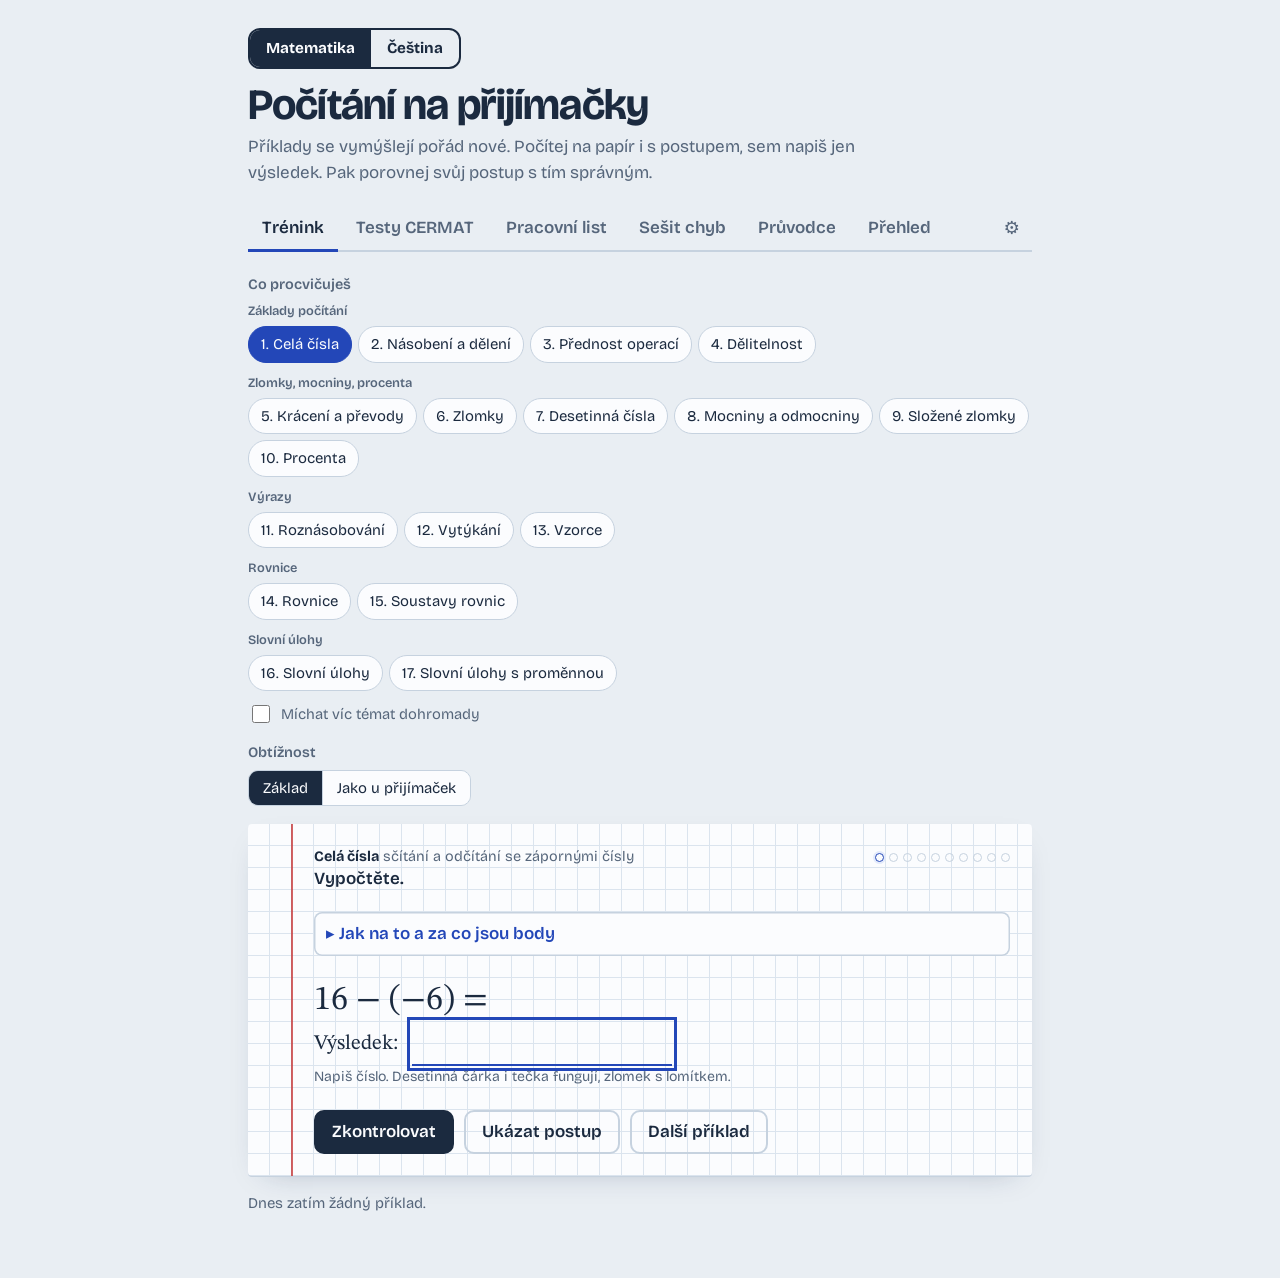
==== commit ce3688e6: "Rozhraní z index.html do js/ui a js/cermat (refaktoring, krok 4) IIFE s rozhraním je rozdělená do js" ====
--- a/pocitani-na-prijimacky.html
+++ b/pocitani-na-prijimacky.html
@@ -1870,12 +1870,14 @@
 }
 </script>
 <script>
-(function(){
 'use strict';
+// Texty průvodce (obecné rady a postupy k jednotlivým tématům) a jejich vykreslení do HTML.
+
 const GUIDE_GENERAL={title:'Jak přijímačky z matematiky fungují',items:[
  'Test má 16 úloh a dohromady 50 bodů. Čas na řešení je napsaný na záznamovém archu.',
  'Povolené jsou jen psací a rýsovací potřeby. <b>Kalkulačka ne</b>, všechno se počítá ručně.',
- 'V testovém sešitu jsou vytištěné <b>druhé mocniny čísel 11 až 20</b>, <b>vzorce pro rozklad na součin</b> (a² + 2ab + b², a² − 2ab + b², a² − b²), obvod a obsah kruhu a přibližné hodnoty π (3,14 a 22/7). Nemusíš je umět nazpaměť, ale musíš je umět použít.',
+ 'V testovém sešitu jsou vytištěné <b>druhé mocniny čísel 11 až 20</b>, <b>vzorce pro rozklad na součin</b> (a² + 2ab + b², a² − 2ab + b², a² − b²), obvod a obsah kruhu a přibližné hodnoty π (3,14 a\
+ 22/7). Nemusíš je umět nazpaměť, ale musíš je umět použít.',
  'Odpovědi se píšou do <b>záznamového archu</b> modře nebo černě píšící propiskou. Konstrukce rýsuj tužkou a pak obtáhni propiskou.',
  'U každé úlohy je napsáno, jestli chtějí <b>celý postup</b>, nebo <b>jen výsledek</b>. Když chtějí postup a napíšeš jen výsledek, dostaneš <b>0 bodů</b>, i když je výsledek správně.',
  'Zadání do archu opisovat nemusíš. Ale správný výsledek napsaný hned za opsané zadání se za postup <b>nepočítá</b>.',
@@ -1893,28 +1895,43 @@
  'Než odpovíš, přečti si celou větu. U otázek k textu se vrať do textu a najdi místo, kde je odpověď.']};
 const GUIDES={
 'cj-shoda':{subj:'cj',title:'Shoda přísudku s podmětem',
- how:[`Najdi ${K('podmět')}: zeptej se kdo, co? (Kdo se honil? Psi.)`,`Urči jeho rod. Řekni si před podmět ${K('ti')}, ${K('ty')}, nebo ${K('ta')}.`,`${K('ti')} (rod mužský životný) → -i: ti psi se honili.`,`${K('ty')} (rod mužský neživotný a ženský) → -y: ty stromy opadaly, ty ženy prodávaly.`,`${K('ta')} (rod střední) → -a: ta auta stála.`,'Když je v podmětu víc jmen a aspoň jedno je rodu mužského životného, píše se -i: Petr a Jana šli do kina.'],
+ how:[`Najdi ${K('podmět')}: zeptej se kdo, co? (Kdo se honil? Psi.)`,`Urči jeho rod. Řekni si před podmět ${K('ti')}, ${K('ty')}, nebo ${K('ta')}.`,
+   `${K('ti')} (rod mužský životný) → -i: ti psi se honili.`,`${K('ty')} (rod mužský neživotný a ženský) → -y: ty stromy opadaly, ty ženy prodávaly.`,`${K('ta')} (rod střední) → -a: ta auta stála.`,
+     'Když je v podmětu víc jmen a aspoň jedno je rodu mužského životného, píše se -i: Petr a Jana šli do kina.'],
  why:'Shoda přísudku s podmětem je v testu skoro vždycky: v otázce, která věta je napsaná správně, v ANO/NE úlohách o správnosti zápisu i v opravě chyb v textu.',
- traps:[`${X('Děti')} jsou v množném čísle rodu ženského: děti si hrály.`,`${X('Lidé')} jsou rodu mužského životného: lidé čekali.`,`${X('Děvčata')} jsou rodu středního: děvčata se smála.`,'Koš, stroj nebo počítač jsou neživotné, i když končí na -e: koše byly plné.','Koncovka platí pro celý přísudek: mosty byly opraveny.']},
+ traps:[`${X('Děti')} jsou v množném čísle rodu ženského: děti si hrály.`,`${X('Lidé')} jsou rodu mužského životného: lidé čekali.`,`${X('Děvčata')} jsou rodu středního: děvčata se smála.`,
+   'Koš, stroj nebo počítač jsou neživotné, i když končí na -e: koše byly plné.','Koncovka platí pro celý přísudek: mosty byly opraveny.']},
 'cj-memne':{subj:'cj',title:'Mě, nebo mně',
- how:[`Místo mě/mně dosaď ${K('tebe')}, nebo ${K('tobě')}.`,`Sedí ${K('tobě')} → píše se ${K('mně')}. Je to 3. nebo 6. pád: babička mně upekla dort, mluvili o mně.`,`Sedí ${K('tebe')} → píše se ${K('mě')}. Je to 2. nebo 4. pád: bez mě, pozvali mě.`],
+ how:[`Místo mě/mně dosaď ${K('tebe')}, nebo ${K('tobě')}.`,`Sedí ${K('tobě')} → píše se ${K('mně')}. Je to 3. nebo 6. pád: babička mně upekla dort, mluvili o mně.`,
+   `Sedí ${K('tebe')} → píše se ${K('mě')}. Je to 2. nebo 4. pád: bez mě, pozvali mě.`],
  why:'Mě a mně patří k nejčastějším pravopisným chybám. V testu je najdeš v opravě chyb v textu i v otázce, která věta je napsaná správně.',
  traps:[`Na koho čekáš? ${X('Na mě')} (na tebe), ne na mně.`,`Bát se o koho: ${X('o mě')} (o tebe). Mluvit o kom: o mně (o tobě).`,`Kvůli komu? ${X('Kvůli mně')} (kvůli tobě).`]},
 promenna:{title:'Slovní úlohy s proměnnou',
- how:[`Zadání samo řekne, co je ${K('neznámá')} (třeba „cenu stolku označíme x“).`,`Každou větu přepiš na výraz: „o 5 více“ je x + 5, „třikrát více“ je 3x, ${K('„o čtvrtinu více“ je x + x/4')}, „o 20 % více“ je 1,2x.`,'Když výraz dál násobíš, dej ho celý do závorky: třikrát dražší než židle je 3 · (x + 400).','V části c) sečti nebo porovnej výrazy podle zadání, polož je rovné danému číslu a vyřeš rovnici.','Na konci zkontroluj, že odpovídáš na otázku, a dosaď výsledek zpět do zadání.'],
+ how:[`Zadání samo řekne, co je ${K('neznámá')} (třeba „cenu stolku označíme x“).`,
+   `Každou větu přepiš na výraz: „o 5 více“ je x + 5, „třikrát více“ je 3x, ${K('„o čtvrtinu více“ je x + x/4')}, „o 20 % více“ je 1,2x.`,
+     'Když výraz dál násobíš, dej ho celý do závorky: třikrát dražší než židle je 3 · (x + 400).','V části c) sečti nebo porovnej výrazy podle zadání, polož je rovné danému číslu a vyřeš rovnici.',
+       'Na konci zkontroluj, že odpovídáš na otázku, a dosaď výsledek zpět do zadání.'],
  why:'V testech 2023 až 2026 byla tahle úloha v 11 ze 16 testů (úloha 5 až 7). Každý výraz bývá za 1 bod, výpočet za 1 až 2 body. Výraz nemusí být upravený, uzná se každý správný zápis.',
- traps:[`„O třetinu více“ ${X('není x/3')}, je to x + x/3.`,`Bez závorky ${X('násobíš jen část výrazu')}: 3 · x + 400 není totéž co 3 · (x + 400).`,`„O 5 méně než v úterý“ se odečítá ${X('od úterního výrazu')}, ne od x.`]},
+ traps:[`„O třetinu více“ ${X('není x/3')}, je to x + x/3.`,`Bez závorky ${X('násobíš jen část výrazu')}: 3 · x + 400 není totéž co 3 · (x + 400).`,
+   `„O 5 méně než v úterý“ se odečítá ${X('od úterního výrazu')}, ne od x.`]},
 slovni:{title:'Slovní úlohy',
- how:[`Přečti zadání celé, a pak ještě jednou. Na papíře si ${K('podtrhni, na co se ptají')}.`,'Zapiš si, co znáš, a označ neznámou (třeba x = cena kola).','U procent si ujasni, co je 100 %: číslo za slovem „než“, původní cena, loňský počet.',`U uzavřené úlohy (A až E) můžeš ${K('dosadit nabízené možnosti do zadání')} a zkontrolovat, která sedí.`,'Na konci odhadni, jestli výsledek dává smysl (cena kola nemůže být 20 Kč).'],
- why:'Slovní úlohy jsou v testu na mnoha místech: úlohy 1 a 2, uzavřené úlohy 11 až 16 a často i úloha 6 až 8. Uzavřené úlohy (A až E, ano/ne) dávají body i slabšímu počtáři, když dosadí možnosti. Za špatnou odpověď se body neodečítají, takže uzavřenou úlohu nikdy nenechávej prázdnou.',
- traps:[`Odpověz přesně na otázku. Když se ptají na Javorník, ${X('není odpovědí počet obyvatel Lipové')}.`,`Dvě slevy po sobě ${X('se nesčítají')}, druhá se počítá z nové ceny.`,`„O 25 % více“ je rozdíl, ${X('ne 125 %')}.`,`Společně pracují rychleji než každý sám, ${X('čas se nesčítá ani neprůměruje')}.`]},
+ how:[`Přečti zadání celé, a pak ještě jednou. Na papíře si ${K('podtrhni, na co se ptají')}.`,'Zapiš si, co znáš, a označ neznámou (třeba x = cena kola).',
+   'U procent si ujasni, co je 100 %: číslo za slovem „než“, původní cena, loňský počet.',`U uzavřené úlohy (A až E) můžeš ${K('dosadit nabízené možnosti do zadání')} a zkontrolovat, která sedí.`,
+     'Na konci odhadni, jestli výsledek dává smysl (cena kola nemůže být 20 Kč).'],
+ why:'Slovní úlohy jsou v testu na mnoha místech: úlohy 1 a 2, uzavřené úlohy 11 až 16 a často i úloha 6 až 8. Uzavřené úlohy (A až E, ano/ne) dávají body i slabšímu počtáři, když dosadí možnosti. Za\
+ špatnou odpověď se body neodečítají, takže uzavřenou úlohu nikdy nenechávej prázdnou.',
+ traps:[`Odpověz přesně na otázku. Když se ptají na Javorník, ${X('není odpovědí počet obyvatel Lipové')}.`,`Dvě slevy po sobě ${X('se nesčítají')}, druhá se počítá z nové ceny.`,
+   `„O 25 % více“ je rozdíl, ${X('ne 125 %')}.`,`Společně pracují rychleji než každý sám, ${X('čas se nesčítá ani neprůměruje')}.`]},
 celacisla:{title:'Celá čísla: sčítání a odčítání',
- how:['Představ si číselnou osu. Přičítání je posun doprava, odčítání posun doleva.','Dvě znaménka vedle sebe nahraď jedním: + (−5) je − 5, a − (−5) je + 5.','Když je čísel víc, sečti zvlášť kladná a zvlášť záporná. Pak menší součet odečti od většího a výsledek dostane znaménko většího.'],
+ how:['Představ si číselnou osu. Přičítání je posun doprava, odčítání posun doleva.','Dvě znaménka vedle sebe nahraď jedním: + (−5) je − 5, a − (−5) je + 5.',
+   'Když je čísel víc, sečti zvlášť kladná a zvlášť záporná. Pak menší součet odečti od většího a výsledek dostane znaménko většího.'],
  write:['Záporné číslo za znaménkem piš do závorky: 7 + (−3).'],
  why:'Samostatná úloha to v testu není, ale znaménka jsou v každém příkladu. Ztracené mínus stojí body u zlomků, výrazů i rovnic.',
  traps:['−3 − 5 = −8, <b class="hx">ne −2</b>. Obě čísla táhnou doleva.','−(−4) = 4.','5 − 8 = −3. Když odčítáš větší číslo od menšího, výsledek je záporný.']},
 nasobeni:{title:'Násobení a dělení',
- how:['Násobilku do 10 · 10 musíš umět zpaměti, v testu není kalkulačka.','Když si nejsi jistá, rozděl si příklad: 7 · 8 = 7 · 5 + 7 · 3 = 35 + 21 = 56.','Větší čísla rozlož na desítky a jednotky: 37 · 6 = 30 · 6 + 7 · 6 = 180 + 42 = 222.','Dělení je opak násobení: 56 : 7 = 8, protože 7 · 8 = 56.','Znaménko: plus krát plus i mínus krát mínus je plus, plus krát mínus je mínus. U dělení stejně.'],
+ how:['Násobilku do 10 · 10 musíš umět zpaměti, v testu není kalkulačka.','Když si nejsi jistá, rozděl si příklad: 7 · 8 = 7 · 5 + 7 · 3 = 35 + 21 = 56.',
+   'Větší čísla rozlož na desítky a jednotky: 37 · 6 = 30 · 6 + 7 · 6 = 180 + 42 = 222.','Dělení je opak násobení: 56 : 7 = 8, protože 7 · 8 = 56.',
+     'Znaménko: plus krát plus i mínus krát mínus je plus, plus krát mínus je mínus. U dělení stejně.'],
  write:['Čísla násob bez znamének a znaménko urči zvlášť.'],
  why:'Bez jisté násobilky se zasekneš u krácení, společného jmenovatele, procent i rovnic.',
  traps:['(−2) · (−3) · (−4) = −24. Tři mínusy dají mínus.','Nulou dělit nejde. 0 : 5 = 0, ale 5 : 0 nemá smysl.']},
@@ -1924,88 +1941,126 @@
  why:'Pořadí operací rozhoduje v každé úloze s postupem. Výraz spočítaný ve špatném pořadí je chybný postup, a ten je za 0 bodů.',
  traps:['2 + 3 · 4 = 14, <b class="hx">ne 20</b>.','12 : 3 · 2 = 8, <b class="hx">ne 2</b>. Násobení a dělení jdou zleva doprava.','10 − (3 − 5) = 10 − (−2) = 12.']},
 delitelnost:{title:'Dělitelnost: NSD a NSN',
- how:['Dělitel je číslo, kterým jde dané číslo vydělit beze zbytku. Dělitelé 12: 1, 2, 3, 4, 6, 12.','Největší společný dělitel: vypiš dělitele obou čísel a vezmi největší, který je v obou seznamech. Použiješ ho ke krácení zlomků.','Nejmenší společný násobek: vypisuj násobky většího čísla, dokud nenarazíš na číslo, které jde vydělit i menším. To je společný jmenovatel.','Rychlá pravidla: číslem 2 jdou vydělit sudá čísla, 5 čísla končící 0 nebo 5, 10 čísla končící 0, 3 čísla s ciferným součtem dělitelným 3.'],
+ how:['Dělitel je číslo, kterým jde dané číslo vydělit beze zbytku. Dělitelé 12: 1, 2, 3, 4, 6, 12.',
+   'Největší společný dělitel: vypiš dělitele obou čísel a vezmi největší, který je v obou seznamech. Použiješ ho ke krácení zlomků.',
+     'Nejmenší společný násobek: vypisuj násobky většího čísla, dokud nenarazíš na číslo, které jde vydělit i menším. To je společný jmenovatel.',
+       'Rychlá pravidla: číslem 2 jdou vydělit sudá čísla, 5 čísla končící 0 nebo 5, 10 čísla končící 0, 3 čísla s ciferným součtem dělitelným 3.'],
  write:['Zápis D(12; 18) = 6 je největší společný dělitel, n(4; 6) = 12 nejmenší společný násobek.'],
  why:'Samostatná úloha to v testu obvykle není, ale bez toho nezkrátíš zlomek ani nenajdeš společný jmenovatel.',
  traps:['Největší společný dělitel nemůže být větší než menší z obou čísel.','Součin obou čísel je společný násobek, ale často ne nejmenší: 4 · 6 = 24, ale n(4; 6) = 12.']},
 kraceni:{title:'Krácení a převody',
- how:['Krátit znamená vydělit čitatel i jmenovatel stejným číslem. Hodnota zlomku se nezmění.','Nejrychleji krátíš největším společným dělitelem. Když ho nevidíš, krať postupně (2, 3, 5…), dokud to jde.','Desetinné číslo na zlomek: 1 desetinné místo = jmenovatel 10, 2 místa = 100, 3 místa = 1000. Pak zkrať.','Zlomek na desetinné číslo: rozšiř ho na jmenovatel 10, 100 nebo 1000, nebo vyděl čitatel jmenovatelem.'],
+ how:['Krátit znamená vydělit čitatel i jmenovatel stejným číslem. Hodnota zlomku se nezmění.',
+   'Nejrychleji krátíš největším společným dělitelem. Když ho nevidíš, krať postupně (2, 3, 5…), dokud to jde.',
+     'Desetinné číslo na zlomek: 1 desetinné místo = jmenovatel 10, 2 místa = 100, 3 místa = 1000. Pak zkrať.',
+       'Zlomek na desetinné číslo: rozšiř ho na jmenovatel 10, 100 nebo 1000, nebo vyděl čitatel jmenovatelem.'],
  write:['Výsledek vždy v základním tvaru: 18/24 = 3/4.'],
  why:'V úloze 3 musí být výsledek zlomek v základním tvaru. Nezkrácený výsledek nebo výsledek jen jako desetinné číslo stojí bod.',
  traps:['0,5 = 5/10 = 1/2, <b class="hx">ne 1/5</b>.','0,05 = 5/100 = 1/20.','Krátit jde jen součin, <b class="hx">ne součet</b>: v (2 + 4)/4 nekrať dvojku s čtyřkou.']},
 zlomky:{title:'Zlomky (úloha 3)',
- how:[`Desetinná čísla ${K('převeď na zlomky')} (0,3 = 3/10). Se zlomky a desetinnými čísly naráz se nepočítá.`,'Dodrž pořadí: závorky, mocniny, pak násobení a dělení, nakonec sčítání a odčítání.',`Sčítání a odčítání: najdi společný jmenovatel, zlomky rozšiř a ${K('sečti jen čitatele')}.`,`Násobení: ${K('čitatel krát čitatel, jmenovatel krát jmenovatel')}. Celé číslo násobí jen čitatel. Krátit můžeš i do kříže před násobením.`,`Dělení: první zlomek nech a ${K('vynásob ho převráceným druhým')} (čitatel a jmenovatel prohodíš).`,`Výsledek ${K('zkrať na základní tvar')}.`],
- write:['Piš postupně, každou úpravu za rovnítko nebo na nový řádek začínající „=“. Postup musí jít přečíst krok po kroku.','Záporný zlomek piš s mínusem před zlomkovou čarou: −7/8.','Výsledek nech jako zlomek v základním tvaru, klidně i nepravý (19/6). Na smíšené číslo převádět nemusíš a chyba při převodu by stála bod.'],
+ how:[`Desetinná čísla ${K('převeď na zlomky')} (0,3 = 3/10). Se zlomky a desetinnými čísly naráz se nepočítá.`,'Dodrž pořadí: závorky, mocniny, pak násobení a dělení, nakonec sčítání a odčítání.',
+   `Sčítání a odčítání: najdi společný jmenovatel, zlomky rozšiř a ${K('sečti jen čitatele')}.`,
+     `Násobení: ${K('čitatel krát čitatel, jmenovatel krát jmenovatel')}. Celé číslo násobí jen čitatel. Krátit můžeš i do kříže před násobením.`,
+       `Dělení: první zlomek nech a ${K('vynásob ho převráceným druhým')} (čitatel a jmenovatel prohodíš).`,`Výsledek ${K('zkrať na základní tvar')}.`],
+ write:['Piš postupně, každou úpravu za rovnítko nebo na nový řádek začínající „=“. Postup musí jít přečíst krok po kroku.','Záporný zlomek piš s mínusem před zlomkovou čarou: −7/8.',
+   'Výsledek nech jako zlomek v základním tvaru, klidně i nepravý (19/6). Na smíšené číslo převádět nemusíš a chyba při převodu by stála bod.'],
  full:['Správný výsledek v základním tvaru a správný postup: 2 body (u úlohy jen na výsledek 1 bod).'],
- minus:['Výsledek není zkrácený na základní tvar.','Výsledek je jen jako desetinné číslo, zlomkem není uvedený nikde.','Jedna početní chyba, třeba 7 · 8 = 54.','Ztracené znaménko mínus.','Správný výsledek, ale po něm ještě chybná úprava (třeba při převodu na smíšené číslo).'],
- zero:['Chybný postup počítání se zlomky, třeba sečtené jmenovatele nebo dělení bez převrácení.','Číselný výraz vynásobený společným jmenovatelem. To se smí jen u rovnice, u výrazu nikdy.','Víc než jedna chyba.','Chybí postup, když ho zadání chce.'],
- traps:[`1/2 + 1/3 ${X('není 2/5')}. Jmenovatele se nikdy nesčítají.`,`Při dělení se obrací ${X('jen druhý zlomek')}.`,`2 · 3/4 = 6/4, ${X('ne 6/8')}. Celé číslo násobí jen čitatel.`,`Násobení má přednost před sčítáním, ${X('nepočítej zleva doprava')}.`]},
+ minus:['Výsledek není zkrácený na základní tvar.','Výsledek je jen jako desetinné číslo, zlomkem není uvedený nikde.','Jedna početní chyba, třeba 7 · 8 = 54.','Ztracené znaménko mínus.',
+   'Správný výsledek, ale po něm ještě chybná úprava (třeba při převodu na smíšené číslo).'],
+ zero:['Chybný postup počítání se zlomky, třeba sečtené jmenovatele nebo dělení bez převrácení.','Číselný výraz vynásobený společným jmenovatelem. To se smí jen u rovnice, u výrazu nikdy.',
+   'Víc než jedna chyba.','Chybí postup, když ho zadání chce.'],
+ traps:[`1/2 + 1/3 ${X('není 2/5')}. Jmenovatele se nikdy nesčítají.`,`Při dělení se obrací ${X('jen druhý zlomek')}.`,`2 · 3/4 = 6/4, ${X('ne 6/8')}. Celé číslo násobí jen čitatel.`,
+   `Násobení má přednost před sčítáním, ${X('nepočítej zleva doprava')}.`]},
 slozene:{title:'Složené zlomky (úloha 3)',
- how:['Najdi hlavní zlomkovou čáru: je nejdelší a je na úrovni rovnítka.',`Spočítej ${K('zvlášť')} všechno nad ní (čitatel) až na jeden zlomek.`,`Spočítej ${K('zvlášť')} všechno pod ní (jmenovatel) až na jeden zlomek.`,`${K('Hlavní čára znamená dělení')}: čitatel vynásob převráceným jmenovatelem.`,'Výsledek zkrať.'],
- write:['Můžeš přepisovat celý složený zlomek a postupně zjednodušovat nahoře i dole, nebo spočítat čitatel a jmenovatel zvlášť a pak napsat jejich podíl. Obojí je správně, hlavně ať jde postup sledovat.','Výsledek: zlomek v základním tvaru, záporný s mínusem před zlomkem.'],
+ how:['Najdi hlavní zlomkovou čáru: je nejdelší a je na úrovni rovnítka.',`Spočítej ${K('zvlášť')} všechno nad ní (čitatel) až na jeden zlomek.`,
+   `Spočítej ${K('zvlášť')} všechno pod ní (jmenovatel) až na jeden zlomek.`,`${K('Hlavní čára znamená dělení')}: čitatel vynásob převráceným jmenovatelem.`,'Výsledek zkrať.'],
+ write:['Můžeš přepisovat celý složený zlomek a postupně zjednodušovat nahoře i dole, nebo spočítat čitatel a jmenovatel zvlášť a pak napsat jejich podíl. Obojí je správně, hlavně ať jde postup\
+ sledovat.','Výsledek: zlomek v základním tvaru, záporný s mínusem před zlomkem.'],
  full:['Správný výsledek v základním tvaru a správný postup: 2 body.'],
  minus:['Výsledek není zkrácený.','Jedna početní chyba.','Chybná úprava až po správném výsledku.'],
  zero:['Celý výraz vynásobený společným jmenovatelem, aby „zmizely zlomky“. U výrazu se to nesmí, to je 0 bodů.','Chybný postup se zlomky.','Víc než jedna chyba.'],
- traps:[`Neplete se ti ${X('hlavní čára')} s menšími zlomkovými čarami?`,`Desetinné číslo ve jmenovateli (0,3) převeď na zlomek 3/10 a pak ho převrať: ${X('dělit 3/10 je násobit 10/3')}.`,`Dělení záporným číslem dá ${X('záporný výsledek')}, pokud je čitatel kladný.`]},
+ traps:[`Neplete se ti ${X('hlavní čára')} s menšími zlomkovými čarami?`,`Desetinné číslo ve jmenovateli (0,3) převeď na zlomek 3/10 a pak ho převrať: ${X('dělit 3/10 je násobit 10/3')}.`,
+   `Dělení záporným číslem dá ${X('záporný výsledek')}, pokud je čitatel kladný.`]},
 desetinna:{title:'Desetinná čísla',
- how:['Pořadí: závorky, pak násobení a dělení, nakonec sčítání a odčítání.','Násobení: násob jako celá čísla a ve výsledku odděl tolik desetinných míst, kolik jich mají obě čísla dohromady (0,4 · 0,3 = 0,12).','Dělení desetinným číslem: posuň desetinnou čárku u obou čísel o stejný počet míst doprava, až je dělitel celé číslo (1,2 : 0,3 = 12 : 3 = 4).','Sčítání a odčítání: čísla pod sebe, čárka pod čárkou.'],
+ how:['Pořadí: závorky, pak násobení a dělení, nakonec sčítání a odčítání.',
+   'Násobení: násob jako celá čísla a ve výsledku odděl tolik desetinných míst, kolik jich mají obě čísla dohromady (0,4 · 0,3 = 0,12).',
+     'Dělení desetinným číslem: posuň desetinnou čárku u obou čísel o stejný počet míst doprava, až je dělitel celé číslo (1,2 : 0,3 = 12 : 3 = 4).',
+       'Sčítání a odčítání: čísla pod sebe, čárka pod čárkou.'],
  write:['Mezivýsledky piš, ať je vidět pořadí operací.'],
  full:['Desetinná čísla bývají součástí jiných úloh. Body jsou za přesný výsledek, zaokrouhlovat se nesmí, pokud to zadání neřekne.'],
  minus:[],zero:[],
  traps:['0,3 · 0,3 = 0,09, <b class="hx">ne 0,9</b>.','Odčítání většího čísla od menšího dá záporný výsledek.']},
 mocniny:{title:'Mocniny a odmocniny',
- how:['Mocnina má přednost před násobením: 2 · 3² = 2 · 9 = 18.','(−3)² = 9, mínus je v závorce a umocní se taky. −3² = −9, mínus v závorce není a neumocňuje se.','Lichá mocnina záporného čísla je záporná: (−2)³ = −8.','Zlomek umocníš tak, že umocníš čitatel i jmenovatel. Stejně tak odmocňuješ.','Desetinné číslo na druhou má dvakrát víc desetinných míst: 0,3² = 0,09.'],
+ how:['Mocnina má přednost před násobením: 2 · 3² = 2 · 9 = 18.','(−3)² = 9, mínus je v závorce a umocní se taky. −3² = −9, mínus v závorce není a neumocňuje se.',
+   'Lichá mocnina záporného čísla je záporná: (−2)³ = −8.','Zlomek umocníš tak, že umocníš čitatel i jmenovatel. Stejně tak odmocňuješ.',
+     'Desetinné číslo na druhou má dvakrát víc desetinných míst: 0,3² = 0,09.'],
  write:['Každý člen spočítej zvlášť a pak sečti.'],
  full:['Mocniny bývají součástí jiných úloh. Tabulka druhých mocnin 11 až 20 je v testu.'],minus:[],zero:[],
  traps:['−3² a (−3)² nejsou totéž.','√(16 + 9) = 5, ale √16 + √9 = 7. Odmocnina součtu se nerozděluje.']},
 procenta:{title:'Procenta',
- how:['Nejdřív urči, co je 100 % (celek, původní hodnota, číslo za slovem „než“).','1 % = celek : 100. Část = 1 % · počet procent.','„O p % víc“ znamená (100 + p) % původní hodnoty, „o p % méně“ znamená (100 − p) %.','Když znáš hodnotu po změně a hledáš původní, dělíš: po slevě 20 % platíš 80 %, takže 1 % = cena : 80.','„O kolik procent je A větší než B“: rozdíl A − B vyděl číslem B.'],
+ how:['Nejdřív urči, co je 100 % (celek, původní hodnota, číslo za slovem „než“).','1 % = celek : 100. Část = 1 % · počet procent.',
+   '„O p % víc“ znamená (100 + p) % původní hodnoty, „o p % méně“ znamená (100 − p) %.','Když znáš hodnotu po změně a hledáš původní, dělíš: po slevě 20 % platíš 80 %, takže 1 % = cena : 80.',
+     '„O kolik procent je A větší než B“: rozdíl A − B vyděl číslem B.'],
  write:['Odpověz přesně na otázku a s jednotkou (Kč, žáků, %). Když se ptají „o kolik procent“, odpověď musí být rozdíl v procentech, ne celá hodnota.'],
  full:['Slovní úlohy na procenta jsou obvykle jen na výsledek, 1 až 2 body za správnou odpověď.'],
  minus:['Odpověď neodpovídá na položenou otázku (třeba napíšeš 140 % místo „o 40 %“).'],zero:['Procenta spočítaná ze špatného základu.'],
  traps:['Dvě slevy po sobě se nesčítají, druhá se počítá z nové ceny.','Procenta z ceny po slevě nejsou totéž co procenta z původní ceny.']},
 roznasobovani:{title:'Úprava výrazů (úloha 4.3)',
- how:['Nejdřív zjednoduš obsah závorek, kde to jde (2x − x = x, −3 + 1 = −2).','Druhé mocniny závorek spočítej podle vzorce a výsledek nech v závorce.','Roznásob: číslo před závorkou násobí každý člen, dvě závorky násobíš každý člen s každým.','Mínus před závorkou změní znaménka všech členů uvnitř.','Sečti členy se stejnou mocninou: zvlášť x², zvlášť x, zvlášť čísla.'],
- write:['Piš na řádky pod sebe. Když je před závorkou s druhou mocninou mínus nebo číslo, napiš nejdřív −(x² − 2x + 1) nebo −4 · (x² − 2x + 1) a teprve v dalším kroku závorku odstraň.','Výsledek bez závorek, ideálně seřazený: x², pak x, pak číslo.'],
+ how:['Nejdřív zjednoduš obsah závorek, kde to jde (2x − x = x, −3 + 1 = −2).','Druhé mocniny závorek spočítej podle vzorce a výsledek nech v závorce.',
+   'Roznásob: číslo před závorkou násobí každý člen, dvě závorky násobíš každý člen s každým.','Mínus před závorkou změní znaménka všech členů uvnitř.',
+     'Sečti členy se stejnou mocninou: zvlášť x², zvlášť x, zvlášť čísla.'],
+ write:['Piš na řádky pod sebe. Když je před závorkou s druhou mocninou mínus nebo číslo, napiš nejdřív −(x² − 2x + 1) nebo −4 · (x² − 2x + 1) a teprve v dalším kroku závorku odstraň.',
+   'Výsledek bez závorek, ideálně seřazený: x², pak x, pak číslo.'],
  full:['Správný výsledek bez závorek a správný postup: 2 body. Úlohy 4.1 a 4.2 jsou obvykle jen na výsledek za 1 bod, tam se dílčí body nedávají.'],
- minus:['Právě jeden člen upravený chybně, nejčastěji kvůli mínus před závorkou.','Jedna chyba při roznásobení závorek.','Chyba ve vzorci.','Chybí poslední krok: nejsou sečtené všechny členy s x², s x, nebo čísla.','Při opisování vypadl jeden člen.'],
+ minus:['Právě jeden člen upravený chybně, nejčastěji kvůli mínus před závorkou.','Jedna chyba při roznásobení závorek.','Chyba ve vzorci.',
+   'Chybí poslední krok: nejsou sečtené všechny členy s x², s x, nebo čísla.','Při opisování vypadl jeden člen.'],
  zero:['Víc než jedna chyba.'],
  traps:['(x + 3)² = x² + 6x + 9, <b class="hx">ne x² + 9</b>.','−(x − 1)² = −x² + 2x − 1. Mínus mění znaménka všech tří členů.','−4 · (x − 1)²: nejdřív umocni, pak násob čtyřmi.']},
 umocneni:{title:'Umocňování podle vzorce (úloha 4.1, 4.2)',
- how:['(první + druhý)² = první² + 2 · první · druhý + druhý².','(první − druhý)² = první² − 2 · první · druhý + druhý².','(první + druhý)(první − druhý) = první² − druhý².','Zlomek umocni v čitateli i jmenovateli, desetinné číslo zdvojnásobí počet desetinných míst.','Když jsou v závorce dva členy se stejnou proměnnou, nejdřív je sečti.'],
+ how:['(první + druhý)² = první² + 2 · první · druhý + druhý².','(první − druhý)² = první² − 2 · první · druhý + druhý².','(první + druhý)(první − druhý) = první² − druhý².',
+   'Zlomek umocni v čitateli i jmenovateli, desetinné číslo zdvojnásobí počet desetinných míst.','Když jsou v závorce dva členy se stejnou proměnnou, nejdřív je sečti.'],
  write:['Výsledek bez závorek. Koeficienty zlomkem v základním tvaru (4/9 a²), desetinná čísla přesně (0,09x²).'],
  full:['Obvykle jen výsledek za 1 bod. Bod je jen za úplně správný výsledek, dílčí body nejsou.'],minus:[],
  zero:['Chybějící prostřední člen 2 · první · druhý.','Špatně umocněný zlomek nebo desetinné číslo.'],
  traps:['(2/3 a)² = 4/9 a², <b class="hx">ne 2/9 a²</b>.','Prostřední člen má stejné znaménko jako je v závorce.']},
 rozklad:{title:'Rozklad na součin podle vzorce (úloha 4.2)',
- how:['Když je tam závorka nebo součin, nejdřív výraz uprav a sečti podobné členy.','Dva členy a mínus mezi nimi (49 − 16a²) znamenají vzorec první² − druhý² = (první + druhý)(první − druhý).','Tři členy, kde první a poslední jsou druhé mocniny, znamenají vzorec (první ± druhý)². Prostřední člen musí sedět: 2 · první · druhý.','Najdi „první“ a „druhý“: z čeho jsou ty členy druhou mocninou (tabulka 11 až 20 je v testu).','Zapiš součin a v hlavě ho roznásob pro kontrolu.'],
- write:['Výsledek jako součin: (k + 12)(k − 12) nebo (3a − 11)². Druhou mocninu můžeš zapsat i jako (3a − 11)(3a − 11), obojí se uznává.','Když je první člen číslo, nech ho první: 9 − x² = (3 + x)(3 − x).'],
+ how:['Když je tam závorka nebo součin, nejdřív výraz uprav a sečti podobné členy.','Dva členy a mínus mezi nimi (49 − 16a²) znamenají vzorec první² − druhý² = (první + druhý)(první − druhý).',
+   'Tři členy, kde první a poslední jsou druhé mocniny, znamenají vzorec (první ± druhý)². Prostřední člen musí sedět: 2 · první · druhý.',
+     'Najdi „první“ a „druhý“: z čeho jsou ty členy druhou mocninou (tabulka 11 až 20 je v testu).','Zapiš součin a v hlavě ho roznásob pro kontrolu.'],
+ write:['Výsledek jako součin: (k + 12)(k − 12) nebo (3a − 11)². Druhou mocninu můžeš zapsat i jako (3a − 11)(3a − 11), obojí se uznává.',
+   'Když je první člen číslo, nech ho první: 9 − x² = (3 + x)(3 − x).'],
  full:['Jen výsledek: 1 bod. Když se chce postup (upravit a rozložit): 2 body.'],
  minus:['Výraz je správně upravený, ale není rozložený na součin. To je jen polovina bodů.'],
  zero:['Chyba v úpravě nebo chybí postup, když ho zadání chce.'],
  traps:['(−4a)² = 16a². Mínus v závorce na druhou zmizí.','(3 − x)(3 + x) <b class="hx">není totéž co (x − 3)(x + 3)</b>. Pořadí v závorce s mínusem je důležité.']},
 vytykani:{title:'Vytýkání (rozklad na součin)',
- how:['Když je potřeba, nejdřív výraz uprav a sečti podobné členy.','Najdi největší číslo, kterým jdou vydělit všechny koeficienty.','Zjisti, jestli všechny členy obsahují proměnnou. Pokud ano, vytkni ji taky.','Každý člen vyděl tím, co vytýkáš, a výsledky napiš do závorky.','Kontrola: roznásob a musí vyjít původní výraz.'],
+ how:['Když je potřeba, nejdřív výraz uprav a sečti podobné členy.','Najdi největší číslo, kterým jdou vydělit všechny koeficienty.',
+   'Zjisti, jestli všechny členy obsahují proměnnou. Pokud ano, vytkni ji taky.','Každý člen vyděl tím, co vytýkáš, a výsledky napiš do závorky.','Kontrola: roznásob a musí vyjít původní výraz.'],
  write:['Výsledek jako součin: 3x(2x − 5).'],
  full:['Obvykle jen výsledek za 1 bod.'],minus:[],
  zero:['V závorce jde ještě něco vytknout, rozklad tedy není hotový.','Po roznásobení nevyjde původní výraz.'],
  traps:['Vytknout se musí ze všech členů, <b class="hx">ne jen z některých</b>.','Když vytkneš celý člen, zůstane po něm v závorce 1, <b class="hx">ne 0</b>.']},
 rovnice:{title:'Rovnice (úloha 5)',
- how:['Roznásob závorky (u druhé mocniny podle vzorce).','Členy s x převeď na jednu stranu, čísla na druhou. Co přejde na druhou stranu, změní znaménko.','Sečti obě strany.','Vyděl obě strany číslem u x.','Když se členy s x úplně odečtou: zbude 0 = 0 (rovnice má nekonečně mnoho řešení), nebo 0 = jiné číslo (rovnice nemá řešení).'],
- write:['Každou úpravu na nový řádek, rovnítka pod sebe.','Úpravu můžeš psát za svislou čáru na konec řádku (| −2x, | : 4). Není to povinné, ale pomáhá ti to neudělat chybu.','Na konci napiš výsledek: x = 20. U zvláštních rovnic závěr slovy: „Rovnice nemá řešení.“ nebo „Rovnice má nekonečně mnoho řešení.“','Zkoušku nezapisuj.'],
+ how:['Roznásob závorky (u druhé mocniny podle vzorce).','Členy s x převeď na jednu stranu, čísla na druhou. Co přejde na druhou stranu, změní znaménko.','Sečti obě strany.',
+   'Vyděl obě strany číslem u x.','Když se členy s x úplně odečtou: zbude 0 = 0 (rovnice má nekonečně mnoho řešení), nebo 0 = jiné číslo (rovnice nemá řešení).'],
+ write:['Každou úpravu na nový řádek, rovnítka pod sebe.','Úpravu můžeš psát za svislou čáru na konec řádku (| −2x, | : 4). Není to povinné, ale pomáhá ti to neudělat chybu.',
+   'Na konci napiš výsledek: x = 20. U zvláštních rovnic závěr slovy: „Rovnice nemá řešení.“ nebo „Rovnice má nekonečně mnoho řešení.“','Zkoušku nezapisuj.'],
  full:['Správný výsledek a správný postup: 2 body.'],
- minus:['Právě jeden člen upravený chybně, třeba zapomenuté znaménko při převodu.','Chybí poslední krok: zůstane třeba 4x = 12 bez vydělení.','Jedna početní chyba.','U rovnice bez řešení chybí závěr, nebo je špatný.','Po správném výsledku je napsaný chybný závěr (třeba „rovnice nemá řešení“).'],
+ minus:['Právě jeden člen upravený chybně, třeba zapomenuté znaménko při převodu.','Chybí poslední krok: zůstane třeba 4x = 12 bez vydělení.','Jedna početní chyba.',
+   'U rovnice bez řešení chybí závěr, nebo je špatný.','Po správném výsledku je napsaný chybný závěr (třeba „rovnice nemá řešení“).'],
  zero:['Chybná úprava rovnice, třeba vynásobíš jen některé členy nebo vydělíš jen jednu stranu.','Víc než jedna chyba.'],
- traps:['Při převodu na druhou stranu se znaménko mění, při roznásobení závorky ne (kromě mínus před závorkou).','Když se x² na obou stranách odečte, nevadí to. Zbude obyčejná rovnice.','Když se odečte i x, nehledej chybu a napiš závěr.']},
+ traps:['Při převodu na druhou stranu se znaménko mění, při roznásobení závorky ne (kromě mínus před závorkou).','Když se x² na obou stranách odečte, nevadí to. Zbude obyčejná rovnice.',
+   'Když se odečte i x, nehledej chybu a napiš závěr.']},
 'rovnice-zlomky':{title:'Rovnice se zlomky (úloha 5)',
- how:['Najdi společný jmenovatel všech zlomků v rovnici.','Celou rovnici jím vynásob: každý člen na levé i pravé straně, i ty bez zlomku.','Zlomky se zkrátí. Čitatel, který měl víc členů, dej do závorky.','Dál jako obyčejná rovnice: roznásob, převeď, sečti, vyděl.','Desetinná čísla se dají odstranit vynásobením 10 nebo 100.'],
+ how:['Najdi společný jmenovatel všech zlomků v rovnici.','Celou rovnici jím vynásob: každý člen na levé i pravé straně, i ty bez zlomku.',
+   'Zlomky se zkrátí. Čitatel, který měl víc členů, dej do závorky.','Dál jako obyčejná rovnice: roznásob, převeď, sečti, vyděl.','Desetinná čísla se dají odstranit vynásobením 10 nebo 100.'],
  write:['Po vynásobení napiš rovnici bez zlomků a se závorkami: 3 · (x − 6) − x = (x − 16).','Na konci x = číslo. Zkoušku nezapisuj.'],
  full:['Správný výsledek a správný postup: 2 body.'],
  minus:['Právě jeden člen upravený chybně.','Chybí poslední krok (zůstane třeba 6x = 72).'],
  zero:['Jmenovatelem vynásobená jen část členů (typicky zapomenuté číslo bez zlomku).','Víc než jedna chyba.'],
  traps:['Mínus před zlomkem platí pro celý čitatel: −(x − 4)/3 · 6 = −2(x − 4) = −2x + 8.','Násobit jmenovatelem se smí jen rovnici, nikdy výraz.']},
 soustavy:{title:'Soustavy rovnic (úloha 5)',
- how:['Dosazovací metoda: z jedné rovnice vyjádři y (nebo x) a dosaď do druhé.','Sčítací metoda: rovnice vynásob tak, aby u jedné neznámé byla opačná čísla, a sečti je.','Vyřeš rovnici s jednou neznámou.','Dosaď výsledek zpátky a dopočítej druhou neznámou.'],
+ how:['Dosazovací metoda: z jedné rovnice vyjádři y (nebo x) a dosaď do druhé.','Sčítací metoda: rovnice vynásob tak, aby u jedné neznámé byla opačná čísla, a sečti je.',
+   'Vyřeš rovnici s jednou neznámou.','Dosaď výsledek zpátky a dopočítej druhou neznámou.'],
  write:['Rovnice si můžeš očíslovat (I, II) a psát, co s nimi děláš.','Na konci napiš obě hodnoty: x = 2, y = −5. Zkoušku nezapisuj.'],
  full:['Obě neznámé správně a správný postup: 2 body.'],
  minus:['Právě jeden člen upravený chybně a pak už bez chyby.','Jedna neznámá je správně a druhá chybí nebo je špatně.','Hodnoty x a y jsou prohozené.'],
@@ -2028,6 +2083,10 @@
   if(g.traps&&g.traps.length)h+=`<h4>Časté chyby</h4><ul>${li(g.traps)}</ul>`;
   return h;
 }
+</script>
+<script>
+'use strict';
+// Stav aplikace: uložiště (localStorage), aktuální předmět, téma a série příkladů.
 
 const KEY='barunka-matika-v1';
 let store={stats:{},mistakes:[],days:{}};
@@ -2047,6 +2106,10 @@
 const state={topics:loadTopics(),mix:!!store.mix,level:store.level||1,cur:null,attempts:0,counted:false,solved:false,shown:false,fromMistake:false,lastAnswer:'',chat:[],series:{i:0,ok:0}};
 if(!state.mix&&state.topics.size>1)state.topics=new Set([[...state.topics][0]]);
 const ws={topics:new Set(store.wsTopics||['zlomky','rovnice']),level:store.wsLevel||1};
+</script>
+<script>
+'use strict';
+// Trénink: výběr témat a obtížnosti, zadání příkladu, kontrola odpovědi, postup a souhrn série.
 
 // ---------- chips ----------
 function renderChips(el,set,onChange,multi,list){
@@ -2056,10 +2119,12 @@
     if(!i||list[i-1].g!==t.g){const h=document.createElement('span');h.className='grp';h.textContent=TOPIC_GROUPS[t.g];el.appendChild(h)}
     const b=document.createElement('button');b.className='chip';b.type='button';b.dataset.id=t.id;b.textContent=`${i+1}. ${t.name}`;b.setAttribute('aria-pressed',set.has(t.id));
     if(isMastered(store.stats[t.id])){const m=document.createElement('span');m.className='mast';m.textContent=' ✓';m.title='zvládnuto (aspoň 80 % napoprvé)';b.appendChild(m)}
-    b.onclick=()=>{if(multi&&!multi()){if(set.size===1&&set.has(t.id))return;set.clear();set.add(t.id)}else if(set.has(t.id)){if(set.size>1)set.delete(t.id)}else set.add(t.id);el.querySelectorAll('.chip').forEach(c=>c.setAttribute('aria-pressed',set.has(c.dataset.id)));onChange()};
+    b.onclick=()=>{if(multi&&!multi()){if(set.size===1&&set.has(t.id))return;set.clear();set.add(t.id)}else if(set.has(t.id)){if(set.size>1)set.delete(t.id)}else set.add(t.id);
+      el.querySelectorAll('.chip').forEach(c=>c.setAttribute('aria-pressed',set.has(c.dataset.id)));onChange()};
     el.appendChild(b)});
 }
-function renderSeg(el,get,set){[...el.querySelectorAll('button')].forEach(b=>{b.setAttribute('aria-pressed',+b.dataset.level===get());b.onclick=()=>{set(+b.dataset.level);[...el.querySelectorAll('button')].forEach(x=>x.setAttribute('aria-pressed',+x.dataset.level===get()))}})}
+function renderSeg(el,get,set){[...el.querySelectorAll('button')].forEach(b=>{b.setAttribute('aria-pressed',+b.dataset.level===get());b.onclick=()=>{set(+b.dataset.level);
+  [...el.querySelectorAll('button')].forEach(x=>x.setAttribute('aria-pressed',+x.dataset.level===get()))}})}
 
 // ---------- trainer ----------
 function newProblem(fromMistake){
@@ -2079,11 +2144,15 @@
   setHTML($('prompt'),p.prompt);
   setHTML($('guideBody'),guideHTML(GUIDES[p.guide||p.topic],p.trap));$('guide').open=false;
   const a=$('answer');a.replaceChildren();
-  const mk=(lab,id,cls)=>{const l=document.createElement('label');l.htmlFor=id;setHTML(l,lab);const i=document.createElement('input');i.id=id;i.type='text';i.autocomplete='off';i.spellcheck=false;i.setAttribute('autocapitalize','off');if(cls)i.className=cls;i.addEventListener('keydown',e=>{if(e.key==='Enter'){e.preventDefault();if(state.solved)newProblem();else doCheck()}});a.appendChild(l);a.appendChild(i);return i};
+  const mk=(lab,id,cls)=>{const l=document.createElement('label');l.htmlFor=id;setHTML(l,lab);const i=document.createElement('input');i.id=id;i.type='text';i.autocomplete='off';i.spellcheck=false;
+    i.setAttribute('autocapitalize','off');if(cls)i.className=cls;i.addEventListener('keydown',e=>{if(e.key==='Enter'){e.preventDefault();if(state.solved)newProblem();else doCheck()}});
+      a.appendChild(l);a.appendChild(i);return i};
   let first;
   if(p.kind==='sys'){first=mk('<i>x</i> =','in0','short');mk('<i>y</i> =','in1','short')}
   else if(p.kind==='promenna'){first=mk('a)','in0');mk('b)','in1');mk(`c) (${escT(p.unitTxt)})`,'in2','short');a.classList.add('rows')}
-  else if(p.kind==='eq'){first=mk('<i>'+p.v+'</i> =','in0','short');const box=document.createElement('span');box.className='ins';[['nemá řešení','nemá řešení'],['nekonečně mnoho','nekonečně mnoho řešení']].forEach(([lab,txt])=>{const b=document.createElement('button');b.type='button';b.textContent=lab;b.style.fontFamily='var(--ui)';b.style.fontSize='.85rem';b.onclick=()=>{first.value=txt;first.focus()};box.appendChild(b)});a.appendChild(box)}
+  else if(p.kind==='eq'){first=mk('<i>'+p.v+'</i> =','in0','short');const box=document.createElement('span');box.className='ins';[['nemá řešení','nemá řešení'],['nekonečně mnoho',
+    'nekonečně mnoho řešení']].forEach(([lab,txt])=>{const b=document.createElement('button');b.type='button';b.textContent=lab;b.style.fontFamily='var(--ui)';b.style.fontSize='.85rem';b.onclick=()=>{
+      first.value=txt;first.focus()};box.appendChild(b)});a.appendChild(box)}
   else if(p.kind==='mc'){
     // výběr A–E jako v záznamovém archu; volba se drží ve skrytém poli in0
     const hid=document.createElement('input');hid.type='hidden';hid.id='in0';a.appendChild(hid);
@@ -2094,8 +2163,10 @@
     a.appendChild(box);first=box.querySelector('.mcbtn');
   }
   else{first=mk(p.unitTxt?`Výsledek (${escT(p.unitTxt)}):`:'Výsledek:','in0')}
-  if(p.kind==='poly'||p.kind==='factor'){const box=document.createElement('span');box.className='ins';[['²','²'],['(','('],[')',')']].forEach(([lab,txt])=>{const b=document.createElement('button');b.type='button';b.textContent=lab;b.setAttribute('aria-label','Vložit '+lab);b.onclick=()=>insertAt(first,txt);box.appendChild(b)});a.appendChild(box)}
-  const hints={num:p.fraction?'Zlomek piš s lomítkem, třeba −7/8. Celé číslo napiš normálně.':p.decimal?'Napiš desetinné číslo, třeba 0,375.':(p.unit?'Napiš jen číslo, jednotku nepiš.':'Napiš číslo. Desetinná čárka i tečka fungují, zlomek s lomítkem.'),
+  if(p.kind==='poly'||p.kind==='factor'){const box=document.createElement('span');box.className='ins';[['²','²'],['(','('],[')',')']].forEach(([lab,txt])=>{const b=document.createElement('button');
+    b.type='button';b.textContent=lab;b.setAttribute('aria-label','Vložit '+lab);b.onclick=()=>insertAt(first,txt);box.appendChild(b)});a.appendChild(box)}
+  const hints={num:p.fraction?'Zlomek piš s lomítkem, třeba −7/8. Celé číslo napiš normálně.':p.decimal?'Napiš desetinné číslo, třeba 0,375.':(p.unit?'Napiš jen číslo, jednotku nepiš.':'Napiš číslo.\
+ Desetinná čárka i tečka fungují, zlomek s lomítkem.'),
     poly:'Mocninu napiš jako ^2 nebo tlačítkem ². Třeba 3'+p.v+'^2 − 5'+p.v+' + 1.',
     factor:p.mode==='common'?'Napiš jako součin, třeba 3'+p.v+'(2'+p.v+' − 5).':'Napiš jako součin závorek, třeba ('+p.v+' + 3)('+p.v+' − 3) nebo ('+p.v+' − 2)².',
     eq:'Napiš jen hodnotu '+p.v+'. Když rovnice nemá řešení nebo jich má nekonečně mnoho, klepni na tlačítko.',sys:'Napiš hodnotu x a hodnotu y.',
@@ -2120,7 +2191,8 @@
   t.style.top=Math.round(a.offsetTop+a.offsetHeight/2-t.offsetHeight/2)+'px';
   t.classList.remove('draw');void t.offsetWidth;t.classList.add('draw');
 }
-function insertAt(inp,txt){const s=inp.selectionStart??inp.value.length,e=inp.selectionEnd??inp.value.length;inp.value=inp.value.slice(0,s)+txt+inp.value.slice(e);inp.focus();inp.selectionStart=inp.selectionEnd=s+txt.length}
+function insertAt(inp,txt){const s=inp.selectionStart??inp.value.length,e=inp.selectionEnd??inp.value.length;inp.value=inp.value.slice(0,s)+txt+inp.value.slice(e);inp.focus();
+  inp.selectionStart=inp.selectionEnd=s+txt.length}
 function record(ok){
   if(state.counted)return;state.counted=true;
   const p=state.cur;const s=store.stats[p.topic]||(store.stats[p.topic]={ok:0,n:0});const wasM=isMastered(s);s.n++;if(ok)s.ok++;
@@ -2169,10 +2241,22 @@
   const s=state.series;$('sheet').hidden=true;const el=$('summary');el.hidden=false;
   const msg=s.ok===SERIES?'Celá série bez chyby.':(s.ok>=SERIES*0.7?'Dobrá série. Chyby najdeš v sešitu chyb.':'Tohle téma chce ještě trénink. Projdi si sešit chyb a zkus další sérii.');
   const st=s.ok===SERIES?['s1','Výborně']:(s.ok>=SERIES*0.7?['s2','Dobrá práce']:['s3','Pokračuj']);
-  setHTML(el,`<h2>Série hotová</h2><p class="big">${s.ok} z ${SERIES}<span class="stamp ${st[0]}" aria-hidden="true">${st[1]}</span></p><p>správně napoprvé. ${msg}</p><div class="actions"><button class="btn" id="againBtn" type="button">Další série</button><a class="btn ghost" href="#chyby" style="text-decoration:none">Sešit chyb</a></div>`);
+  setHTML(el,`<h2>Série hotová</h2><p class="big">${s.ok} z ${SERIES}<span class="stamp ${st[0]}" aria-hidden="true">${st[1]}</span></p><p>správně napoprvé. ${msg}</p><div class="actions"><button\
+ class="btn" id="againBtn" type="button">Další série</button><a class="btn ghost" href="#chyby" style="text-decoration:none">Sešit chyb</a></div>`);
   $('againBtn').onclick=()=>{state.series={i:0,ok:0};newProblem()};$('againBtn').focus();
 }
 function resetSeries(){state.series={i:0,ok:0};newProblem()}
+$('checkBtn').onclick=doCheck;
+$('nextBtn').onclick=()=>newProblem();
+$('showBtn').onclick=()=>{if(!state.solved&&!state.counted){record(false)}state.shown=true;showSteps(L('Správný postup','Vysvětlení'));$('showBtn').disabled=true};
+$('mixToggle').checked=state.mix;
+$('mixToggle').onchange=()=>{state.mix=$('mixToggle').checked;store.mix=state.mix;if(!state.mix&&state.topics.size>1){const f=[...state.topics][0];state.topics.clear();state.topics.add(f);
+  renderTopicChips()}store.topics=[...state.topics];save()};
+function updateSession(){const d=store.days[today()];$('session').textContent=d&&d.n?`Dnes: ${d.ok} z ${d.n} správně napoprvé.`:'Dnes zatím žádný příklad.'}
+</script>
+<script>
+'use strict';
+// Vysvětlování přes AI (OpenRouter) a nastavení klíče a modelu.
 
 // ---------- AI vysvětlování ----------
 const AI=window.AI_CONFIG||{};
@@ -2180,7 +2264,8 @@
 function htmlToText(h){
   if(h.startsWith('#H#'))return '\n'+htmlToText(h.slice(3))+':';
   const d=document.createElement('div');setHTML(d,h.replace(/<br\s*\/?>/g,'\n'));
-  Array.from(d.querySelectorAll('.fr')).reverse().forEach(f=>{const t=f.children[0].textContent,b=f.children[1].textContent;const w=x=>/^[−-]?[\d,]+$/.test(x.trim())?x.trim():'('+x.trim()+')';f.replaceWith(w(t)+'/'+w(b))});
+  Array.from(d.querySelectorAll('.fr')).reverse().forEach(f=>{const t=f.children[0].textContent,b=f.children[1].textContent;const w=x=>/^[−-]?[\d,]+$/.test(x.trim())?x.trim():'('+x.trim()+')';
+    f.replaceWith(w(t)+'/'+w(b))});
   d.querySelectorAll('.ov').forEach(o=>o.replaceWith('('+o.textContent+')'));
   d.querySelectorAll('sup').forEach(o=>o.replaceWith('^'+o.textContent));
   d.querySelectorAll('.say').forEach(o=>o.append(' '));
@@ -2189,10 +2274,17 @@
 }
 function problemContext(){
   const p=state.cur;const t=TOPICS.find(x=>x.id===p.topic);
-  return `Téma: ${t.name}\nZadání: ${p.task}\n${htmlToText(p.prompt)}\n\nOvěřený správný postup:\n${p.steps.map((s,i)=>'- '+htmlToText(s)).join('\n')}\n\nSprávný výsledek: ${htmlToText(p.solH)}\nOdpověď žákyně: ${state.lastAnswer||'(zatím nic nenapsala)'}${p.trap?'\nTypická past u tohoto příkladu: '+htmlToText(p.trap):''}`;
-}
-const SYS='Jsi trpělivý doučovatel matematiky. Mluvíš s žákyní 9. třídy, která se připravuje na přijímací zkoušky z matematiky (CERMAT) a matematika jí moc nejde. Vysvětluj česky, jednoduše a krátce (nejvýš asi 150 slov), po malých krocích, ke každému kroku řekni proč se dělá. Postup a výsledek, které dostaneš, jsou ověřené a správné: neměň je a nepočítej jinak. Když se ptá, kde udělala chybu, porovnej její odpověď se správným postupem a řekni, ve kterém kroku se chyba nejspíš stala. Nevyčítej, povzbuď. Když něčemu nerozumí, zkus to vysvětlit jinak než v postupu, třeba na jednodušším příkladu s malými čísly. Matematiku piš prostým textem: zlomky jako 3/4, mocniny jako x², násobení jako ·. Nepoužívej LaTeX, tabulky ani nadpisy.';
-const SYS_CJ='Jsi trpělivý doučovatel češtiny. Mluvíš s žákyní 9. třídy, která se připravuje na přijímací zkoušky z češtiny (CERMAT). Vysvětluj česky, jednoduše a krátce (nejvýš asi 150 slov). Vysvětlení a správná odpověď, které dostaneš, jsou ověřené: neměň je a nevymýšlej jiná pravidla. Když se ptá, kde udělala chybu, ukaž, které pravidlo přehlédla, a dej jednu podobnou větu na procvičení. Nevyčítej, povzbuď. Piš prostým textem, bez tabulek a nadpisů.';
+  return `Téma: ${t.name}\nZadání: ${p.task}\n${htmlToText(p.prompt)}\n\nOvěřený správný postup:\n${p.steps.map((s,
+    i)=>'- '+htmlToText(s)).join('\n')}\n\nSprávný výsledek: ${htmlToText(p.solH)}\nOdpověď žákyně: ${state.lastAnswer||'(zatím nic nenapsala)'}${p.trap?'\nTypická past u tohoto příkladu:\
+ '+htmlToText(p.trap):''}`;
+}
+const SYS='Jsi trpělivý doučovatel matematiky. Mluvíš s žákyní 9. třídy, která se připravuje na přijímací zkoušky z matematiky (CERMAT) a matematika jí moc nejde. Vysvětluj česky, jednoduše a krátce\
+ (nejvýš asi 150 slov), po malých krocích, ke každému kroku řekni proč se dělá. Postup a výsledek, které dostaneš, jsou ověřené a správné: neměň je a nepočítej jinak. Když se ptá, kde udělala chybu,\
+ porovnej její odpověď se správným postupem a řekni, ve kterém kroku se chyba nejspíš stala. Nevyčítej, povzbuď. Když něčemu nerozumí, zkus to vysvětlit jinak než v postupu, třeba na jednodušším\
+ příkladu s malými čísly. Matematiku piš prostým textem: zlomky jako 3/4, mocniny jako x², násobení jako ·. Nepoužívej LaTeX, tabulky ani nadpisy.';
+const SYS_CJ='Jsi trpělivý doučovatel češtiny. Mluvíš s žákyní 9. třídy, která se připravuje na přijímací zkoušky z češtiny (CERMAT). Vysvětluj česky, jednoduše a krátce (nejvýš asi 150 slov).\
+ Vysvětlení a správná odpověď, které dostaneš, jsou ověřené: neměň je a nevymýšlej jiná pravidla. Když se ptá, kde udělala chybu, ukaž, které pravidlo přehlédla, a dej jednu podobnou větu na\
+ procvičení. Nevyčítej, povzbuď. Piš prostým textem, bez tabulek a nadpisů.';
 function esc(s){return s.replace(/[&<>]/g,c=>({'&':'&amp;','<':'&lt;','>':'&gt;'}[c]))}
 function fmtAI(s){return esc(s).replace(/\*\*(.+?)\*\*/g,'<b>$1</b>').replace(/\n/g,'<br>')}
 // Jediné místo, kudy se do DOMU vkládá HTML (fragment se parsuje stejně jako innerHTML).
@@ -2223,7 +2315,8 @@
     if(!ans)throw new Error('Model nevrátil žádnou odpověď.');
     state.chat.push({role:'assistant',content:ans});
     setHTML(wait,fmtAI(ans));
-    if(ch.finish_reason==='length'){const pn=document.createElement('p');pn.className='note';pn.style.margin='8px 0 0';pn.textContent='(Odpověď se ořízla – dosáhla limitu tokenů. Napiš „pokračuj“ nebo se zeptej konkrétněji.)';wait.appendChild(pn)};
+    if(ch.finish_reason==='length'){const pn=document.createElement('p');pn.className='note';pn.style.margin='8px 0 0';
+      pn.textContent='(Odpověď se ořízla – dosáhla limitu tokenů. Napiš „pokračuj“ nebo se zeptej konkrétněji.)';wait.appendChild(pn)};
     wait.scrollIntoView({block:'nearest'});
   }catch(e){
     state.chat.pop();wait.className='msg err';wait.textContent='Vysvětlení se nepodařilo načíst: '+e.message+'. Zkontroluj připojení k internetu.';
@@ -2247,7 +2340,8 @@
 try{const raw=localStorage.getItem(AIKEY);if(raw){const s=JSON.parse(raw);if(s.key)AI.apiKey=s.key;if(s.model)AI.model=s.model}}catch(e){}
 const aiDlg=$('aiDialog');
 function syncAsk(){if(!aiOn()){$('ask').hidden=true}else if(!$('steps').hidden)showAsk()}
-$('settingsBtn').onclick=()=>{$('aiKey').value=AI.apiKey||'';$('aiModel').value=AI.model||'';$('settingsBtn').setAttribute('aria-expanded','true');aiDlg.showModal();setTimeout(()=>$('aiKey').focus(),50)};
+$('settingsBtn').onclick=()=>{$('aiKey').value=AI.apiKey||'';$('aiModel').value=AI.model||'';$('settingsBtn').setAttribute('aria-expanded','true');aiDlg.showModal();setTimeout(()=>$('aiKey').focus(),
+  50)};
 $('aiCancel').onclick=()=>aiDlg.close();
 aiDlg.addEventListener('click',e=>{if(e.target!==aiDlg)return;const r=aiDlg.getBoundingClientRect();if(e.clientX<r.left||e.clientX>r.right||e.clientY<r.top||e.clientY>r.bottom)aiDlg.close()});
 aiDlg.addEventListener('close',()=>$('settingsBtn').setAttribute('aria-expanded','false'));
@@ -2257,12 +2351,10 @@
   try{localStorage.setItem(AIKEY,JSON.stringify({key:k,model:m}))}catch(e){}
   aiDlg.close();syncAsk();
 };
-$('checkBtn').onclick=doCheck;
-$('nextBtn').onclick=()=>newProblem();
-$('showBtn').onclick=()=>{if(!state.solved&&!state.counted){record(false)}state.shown=true;showSteps(L('Správný postup','Vysvětlení'));$('showBtn').disabled=true};
-$('mixToggle').checked=state.mix;
-$('mixToggle').onchange=()=>{state.mix=$('mixToggle').checked;store.mix=state.mix;if(!state.mix&&state.topics.size>1){const f=[...state.topics][0];state.topics.clear();state.topics.add(f);renderTopicChips()}store.topics=[...state.topics];save()};
-function updateSession(){const d=store.days[today()];$('session').textContent=d&&d.n?`Dnes: ${d.ok} z ${d.n} správně napoprvé.`:'Dnes zatím žádný příklad.'}
+</script>
+<script>
+'use strict';
+// Pracovní list (jen matematika): tiskový list s příklady a řešením.
 
 // ---------- worksheet ----------
 function makeWorksheet(){
@@ -2270,13 +2362,20 @@
   for(let i=0;i<n;i++)list.push(generate(ids[i%ids.length],ws.level));
   const d=new Date();const date=`${d.getDate()}. ${d.getMonth()+1}. ${d.getFullYear()}`;
   const names=ids.map(id=>TOPICS.find(t=>t.id===id).name.toLowerCase()).join(', ');
-  const item=(p,i)=>`<div class="ws-item"><div class="q"><span class="n">${i+1}.</span><div><div class="t">${p.task}</div><div class="p">${p.prompt}</div></div></div><div class="ws-space"></div></div>`;
-  const sol=(p,i)=>`<div class="ws-item"><div class="q"><span class="n">${i+1}.</span><div class="p">${p.prompt}</div></div>${p.trap?`<p class="ws-trap"><b>Pozor:</b> ${p.trap}</p>`:''}<ol class="stp">${p.steps.map(stepHTML).join('')}</ol><p style="margin:4px 0 0 2.2em"><b>Výsledek:</b> <span style="font-family:var(--math)">${p.solH}</span></p></div>`;
-  setHTML($('wsOut'),`<div class="worksheet"><h2>Pracovní list</h2><p class="meta">${date}, ${names}, ${ws.level===1?'základ':'úroveň přijímaček'}</p>${list.map(item).join('')}<div class="solutions"><h2>Řešení</h2>${list.map(sol).join('')}</div></div>`);
+  const item=(p,i)=>`<div class="ws-item"><div class="q"><span class="n">${i+1}.</span><div><div class="t">${p.task}</div><div class="p">${p.prompt}</div></div></div><div\
+ class="ws-space"></div></div>`;
+  const sol=(p,i)=>`<div class="ws-item"><div class="q"><span class="n">${i+1}.</span><div class="p">${p.prompt}</div></div>${p.trap?`<p class="ws-trap"><b>Pozor:</b> ${p.trap}</p>`:''}<ol\
+ class="stp">${p.steps.map(stepHTML).join('')}</ol><p style="margin:4px 0 0 2.2em"><b>Výsledek:</b> <span style="font-family:var(--math)">${p.solH}</span></p></div>`;
+  setHTML($('wsOut'),`<div class="worksheet"><h2>Pracovní list</h2><p class="meta">${date}, ${names}, ${ws.level===1?'základ':'úroveň přijímaček'}</p>${list.map(item).join('')}<div\
+ class="solutions"><h2>Řešení</h2>${list.map(sol).join('')}</div></div>`);
   $('wsPrint').disabled=false;
 }
 $('wsMake').onclick=makeWorksheet;
 $('wsPrint').onclick=()=>{try{if(window.AndroidCfg&&AndroidCfg.print){AndroidCfg.print();return}}catch(e){}$('wsPrintNote').hidden=false;try{window.print()}catch(e){}};
+</script>
+<script>
+'use strict';
+// Sešit chyb: příklady, které napoprvé nevyšly.
 
 // ---------- mistakes ----------
 const myMistakes=()=>store.mistakes.filter(m=>{const t=TOPICS.find(x=>x.id===m.topic);return t&&subjOf(t)===subject});
@@ -2287,12 +2386,17 @@
   if(!list.length){setHTML(el,`<div class="empty">Sešit chyb je prázdný. ${L('Příklady','Úlohy')}, které napoprvé nevyjdou, se sem uloží samy.</div>`);return}
   el.replaceChildren();
   list.slice().reverse().forEach(p=>{const t=TOPICS.find(x=>x.id===p.topic);const d=document.createElement('div');d.className='mitem';
-    setHTML(d,`<div><small>${t.name}</small>${p.subj==='cj'?`<div><b>${escT(p.task)}</b></div>`:''}<div class="p">${p.prompt}</div></div><div class="actions"><button class="btn" type="button">${L('Spočítat znovu','Zkusit znovu')}</button><button class="btn ghost" type="button">Odebrat</button></div>`);
+    setHTML(d,`<div><small>${t.name}</small>${p.subj==='cj'?`<div><b>${escT(p.task)}</b></div>`:''}<div class="p">${p.prompt}</div></div><div class="actions"><button class="btn"\
+ type="button">${L('Spočítat znovu','Zkusit znovu')}</button><button class="btn ghost" type="button">Odebrat</button></div>`);
     const [again,del]=d.querySelectorAll('button');
     again.onclick=()=>{location.hash='trenink';setTimeout(()=>newProblem(p),0)};
     del.onclick=()=>{store.mistakes=store.mistakes.filter(m=>m.id!==p.id);save();updateBadge();renderMistakes()};
     el.appendChild(d)});
 }
+</script>
+<script>
+'use strict';
+// Přehled: úspěšnost podle témat a mazání statistik.
 
 // ---------- stats ----------
 // úspěšnost posledních (až) 20 prvních pokusů; starší data bez historie berou celkový poměr
@@ -2307,7 +2411,8 @@
   let rows='';
   TL.forEach((t,i)=>{const s=st(t.id),pc=recentPc(s);
     if(!i||TL[i-1].g!==t.g)rows+=`<tr class="grp"><td colspan="4">${TOPIC_GROUPS[t.g]}</td></tr>`;
-    rows+=`<tr><td>${i+1}. ${t.name}${isMastered(s)?' <span class="mast" title="zvládnuto">✓</span>':''}<small>${agoTxt(daysAgo(s.last))}</small></td><td>${s.n}</td><td>${s.n?pc+' %':'–'}</td><td><div class="bar" role="img" aria-label="${pc} procent"><span style="width:${pc}%"></span></div></td></tr>`});
+    rows+=`<tr><td>${i+1}. ${t.name}${isMastered(s)?' <span class="mast" title="zvládnuto">✓</span>':''}<small>${agoTxt(daysAgo(s.last))}</small></td><td>${s.n}</td><td>${s.n?pc+'\
+ %':'–'}</td><td><div class="bar" role="img" aria-label="${pc} procent"><span style="width:${pc}%"></span></div></td></tr>`});
   // doporučení bez zamykání: první téma v pořadí, které ještě nejde, a nejdéle necvičené zvládnuté téma
   const nextI=TL.findIndex(t=>{const s=st(t.id);return s.n<10||recentPc(s)<80});
   const stale=TL.map((t,i)=>({t,i,d:daysAgo(st(t.id).last)})).filter(x=>st(x.t.id).n>=10&&x.d!==null&&x.d>=7).sort((a,b)=>b.d-a.d)[0];
@@ -2316,11 +2421,21 @@
   else tip+='<li><b>Všechna témata jdou aspoň na 80 %.</b> Míchej je dohromady jako v testu.</li>';
   if(stale)tip+=`<li><b>Zopakuj:</b> ${stale.i+1}. ${stale.t.name}, ${agoTxt(stale.d)}. Co se dlouho necvičí, zapomíná se.</li>`;
   const days=Object.keys(store.days).length;
-  setHTML($('statsOut'),`<div class="gen"><h3>Jak postupovat</h3><ul>${tip}<li>Témata jsou seřazená tak, jak na sebe navazují. Postupuj odshora. Když téma jde napoprvé aspoň na 80 %, přidej další. Ke starším se občas vrať, třeba přes „Míchat víc témat dohromady“.</li></ul></div><table class="stats"><thead><tr><th>Téma</th><th>${L('Příkladů','Úloh')}</th><th>Napoprvé</th><th></th></tr></thead><tbody>${rows}</tbody></table><p class="note">Sloupec „Napoprvé“ počítá posledních 20 příkladů z tématu, takže ukazuje, jak to jde teď. Trénovala jsi ${days} ${days===1?'den':(days>=2&&days<=4?'dny':'dní')}. V sešitu chyb ${store.mistakes.length===1?'je':'je'} ${store.mistakes.length} ${store.mistakes.length===1?'příklad':(store.mistakes.length>=2&&store.mistakes.length<=4?'příklady':'příkladů')}.</p>`);
+  setHTML($('statsOut'),
+    `<div class="gen"><h3>Jak postupovat</h3><ul>${tip}<li>Témata jsou seřazená tak, jak na sebe navazují. Postupuj odshora. Když téma jde napoprvé aspoň na 80 %, přidej další. Ke starším se občas\
+ vrať, třeba přes „Míchat víc témat dohromady“.</li></ul></div><table class="stats"><thead><tr><th>Téma</th><th>${L('Příkladů',
+   'Úloh')}</th><th>Napoprvé</th><th></th></tr></thead><tbody>${rows}</tbody></table><p class="note">Sloupec „Napoprvé“ počítá posledních 20 příkladů z tématu, takže ukazuje, jak to jde teď.\
+ Trénovala jsi ${days} ${days===1?'den':(days>=2&&days<=4?'dny':'dní')}. V sešitu\
+ chyb ${store.mistakes.length===1?'je':'je'} ${store.mistakes.length} ${store.mistakes.length===1?'příklad':(store.mistakes.length>=2&&store.mistakes.length<=4?'příklady':'příkladů')}.</p>`);
 }
 let resetArmed=false;
-$('resetBtn').onclick=()=>{if(!resetArmed){resetArmed=true;$('resetBtn').textContent='Opravdu smazat? Klikni znovu.';setTimeout(()=>{resetArmed=false;$('resetBtn').textContent='Smazat statistiky a sešit chyb'},4000);return}
+$('resetBtn').onclick=()=>{if(!resetArmed){resetArmed=true;$('resetBtn').textContent='Opravdu smazat? Klikni znovu.';setTimeout(()=>{resetArmed=false;
+  $('resetBtn').textContent='Smazat statistiky a sešit chyb'},4000);return}
   store.stats={};store.mistakes=[];store.days={};save();resetArmed=false;$('resetBtn').textContent='Smazat statistiky a sešit chyb';updateBadge();renderStats();updateSession()};
+</script>
+<script>
+'use strict';
+// Testy CERMAT: seznam, nahrávání, průchod testem a bodování.
 
 // ---------- Testy CERMAT ----------
 // Oficiální testy nejsou součástí aplikace (autorská práva CERMAT). Uživatel je do telefonu nahraje sám:
@@ -2377,20 +2492,23 @@
     for(const t of cm.list){
       const key=`${t.rok}-${t.termin}`,run=(store.cm||{})[subject+':'+key];
       const sc=run?cmScore(run.res):null;
-      h+=`<button class="cm-test" type="button" data-key="${cmEsc(key)}"><b>${cmEsc(cmKeyName(key))}</b><small>${sc&&sc.max?`${fmtPts(sc.pts)} z ${fmtPts(sc.max)} b`:run?'rozpracováno':'nezačato'}</small></button>`;
+      h+=`<button class="cm-test" type="button"\
+ data-key="${cmEsc(key)}"><b>${cmEsc(cmKeyName(key))}</b><small>${sc&&sc.max?`${fmtPts(sc.pts)} z ${fmtPts(sc.max)} b`:run?'rozpracováno':'nezačato'}</small></button>`;
     }
     h+='</div>';
   }else{
     h+=`<div class="empty"><b>Testy z ${subjName} zatím nejsou v telefonu.</b> Do aplikace se nevkládají, nahraješ si je sama:<ol>
       <li>Připoj telefon k počítači kabelem a v telefonu zvol <b>Přenos souborů</b>.</li>
       <li>V počítači otevři složku <code>cermat-tau</code> a přetáhni složku <code>${folder}</code> do telefonu, třeba do složky <b>Download</b>.</li>
-      <li>Tady klepni na <b>Nahrát testy</b> a vyber ve složce Download složku <code>${folder}</code>. Aplikace si testy zkopíruje k sobě, pak fungují i bez kabelu a bez internetu. Kopii v Download pak můžeš smazat.</li></ol></div>`;
+      <li>Tady klepni na <b>Nahrát testy</b> a vyber ve složce Download složku <code>${folder}</code>. Aplikace si testy zkopíruje k sobě, pak fungují i bez kabelu a bez internetu. Kopii v Download\
+ pak můžeš smazat.</li></ol></div>`;
   }
   if(window.AndroidCfg&&AndroidCfg.cermatImport){
     h+=`<div class="actions"><button class="btn${cm.list?' ghost':''}" id="cmImport" type="button">${cm.list?'Nahrát znovu nebo aktualizovat':'Nahrát testy'}</button></div>
       <div class="cm-prog" id="cmProg" hidden><progress id="cmBar" max="1" value="0"></progress><span id="cmProgTxt"></span></div>`;
     let dir='';try{dir=AndroidCfg.cermatDir()}catch(e){}
-    if(dir)h+=`<details class="cm-adb"><summary>Nahrání přes adb</summary><p class="note">Složka jde do telefonu poslat i příkazem:</p><pre>adb push cermat-tau/${folder} ${cmEsc(dir)}/</pre></details>`;
+    if(dir)h+=`<details class="cm-adb"><summary>Nahrání přes adb</summary><p class="note">Složka jde do telefonu poslat i příkazem:</p><pre>adb push\
+ cermat-tau/${folder} ${cmEsc(dir)}/</pre></details>`;
   }else if(!cm.list){
     h+=`<p class="note">Ve webové verzi dej vedle stránky složku <code>cermat/${folder}</code> (kopii <code>cermat-tau/${folder}</code>) a otevři stránku přes webový server.</p>`;
   }
@@ -2450,17 +2568,22 @@
     case 'ZPC':{
       const alts=(c.alternatives||[]).map(o=>o.label);
       return (c.assignments||[]).map(s=>{const lab=(s.text||'').match(/^(\S+?)\)/)?.[1]||s.label;
-        return `<label class="cm-row">${cmEsc(lab)} → <select data-t="${id}" data-k="${cmEsc(s.label)}"><option value=""></option>${alts.map(x=>`<option${(a||{})[s.label]===x?' selected':''}>${cmEsc(x)}</option>`).join('')}</select></label>`}).join('');
+        return `<label class="cm-row">${cmEsc(lab)} → <select data-t="${id}" data-k="${cmEsc(s.label)}"><option value=""></option>${alts.map(x=>`<option${(a||{
+          })[s.label]===x?' selected':''}>${cmEsc(x)}</option>`).join('')}</select></label>`}).join('');
     }
     case 'ZUS':{
       const labs=(c.items||[]).map(o=>o.label);
-      return `<div class="cm-order">${labs.map((_,i)=>`<label>${i+1}. <select data-t="${id}" data-k="${i}"><option value=""></option>${labs.map(x=>`<option${(a||[])[i]===x?' selected':''}>${cmEsc(x)}</option>`).join('')}</select></label>`).join('')}</div>`;
+      return `<div class="cm-order">${labs.map((_,
+        i)=>`<label>${i+1}. <select data-t="${id}" data-k="${i}"><option value=""></option>${labs.map(x=>`<option${(a||[])[i]===x?'\
+ selected':''}>${cmEsc(x)}</option>`).join('')}</select></label>`).join('')}</div>`;
     }
-    case 'OUP':return `<label class="cm-row">${cmRich(c.prefix)} <input type="text" data-t="${id}" value="${cmEsc(a||'')}" autocomplete="off" spellcheck="false" autocapitalize="off"> ${cmRich(c.suffix)}</label>`;
+    case 'OUP':return `<label class="cm-row">${cmRich(c.prefix)} <input type="text" data-t="${id}" value="${cmEsc(a||'')}" autocomplete="off" spellcheck="false"\
+ autocapitalize="off"> ${cmRich(c.suffix)}</label>`;
     case 'PRA':{
       const n=(t.correctAnswer.corrections||[]).length||c.numberOfCorrections||1;
       return Array.from({length:n},(_,i)=>{const f=(c.fieldLabels||[])[i]||{};
-        return `<label class="cm-row">${cmRich(f.prefix)} <input type="text" data-t="${id}" data-k="${i}" value="${cmEsc((a||[])[i]||'')}" autocomplete="off" spellcheck="false" autocapitalize="off"> ${cmRich(f.suffix)}</label>`}).join('');
+        return `<label class="cm-row">${cmRich(f.prefix)} <input type="text" data-t="${id}" data-k="${i}" value="${cmEsc((a||[])[i]||'')}" autocomplete="off" spellcheck="false"\
+ autocapitalize="off"> ${cmRich(f.suffix)}</label>`}).join('');
     }
     case 'OSS':return '<p class="note">Úlohu vyřeš na papír i s postupem. Po kontrole ji ohodnoť podle bodovacího klíče.</p>';
     default:return '';
@@ -2488,7 +2611,8 @@
     const v=num(ins);if(v!==null&&/^-?[\d\s]+([.,]\d+)?$/.test(ins.trim()))return all.some(e=>{const ev=num(e);return ev!==null&&Math.abs(ev-v)<=(r.numericPrecision||1e-9)})}
   return all.some(e=>cmNorm(e,r)===ins);
 }
-const cmTable=(tab,score)=>{const e=(Array.isArray(tab)?tab:tab&&tab.entries)||[];if(!e.length)return null;const m=Math.max(...e.map(x=>x.score));const s=Math.min(score,m);const hit=e.find(x=>x.score===s);return hit?hit.points:0};
+const cmTable=(tab,score)=>{const e=(Array.isArray(tab)?tab:tab&&tab.entries)||[];if(!e.length)return null;const m=Math.max(...e.map(x=>x.score));const s=Math.min(score,m);
+  const hit=e.find(x=>x.score===s);return hit?hit.points:0};
 // vyhodnotí podúlohu: ok (true/false/null), raw = body nebo počet do tabulky skupiny, pts = body bez tabulky
 function cmEval(t){
   const a=cm.ans[t.taskId],ca=t.correctAnswer||{},max=t.maxPoints||0;
@@ -2523,7 +2647,8 @@
       return Object.entries(a.mapping||{}).map(([k,v])=>`${cmEsc((asg[k]?.text||'').match(/^(\S+?)\)/)?.[1]||k)} → <b>${cmEsc(v)}</b>`).join(', ')}
     case 'ZUS':return `<b>${(a.correctOrder||[]).map(cmEsc).join(' – ')}</b>`;
     case 'OUP':return `${cmRich(c.prefix)} <b>${cmEsc(a.expectedAnswer)}</b> ${cmRich(c.suffix)}${vars(a.acceptedVariants)}`;
-    case 'PRA':return (a.corrections||[]).map((k,i)=>`${cmRich(((c.fieldLabels||[])[i]||{}).prefix)} <b>${cmEsc(k.correctForm)}</b>${vars(k.acceptedVariants)}`).join(', ')+(a.orderSensitive===false?' <span class="var">(na pořadí nezáleží)</span>':'');
+    case 'PRA':return (a.corrections||[]).map((k,i)=>`${cmRich(((c.fieldLabels||[])[i]||{
+      }).prefix)} <b>${cmEsc(k.correctForm)}</b>${vars(k.acceptedVariants)}`).join(', ')+(a.orderSensitive===false?' <span class="var">(na pořadí nezáleží)</span>':'');
     case 'OSS':return 'podle bodovacího klíče';
     default:return '';
   }
@@ -2531,7 +2656,8 @@
 function cmRender(){
   const g=cm.groups[cm.i],res=cm.res[g.num],multi=g.tasks.length>1,sc=cmScore(cm.res);
   const doneN=Object.values(cm.res).filter(r=>r&&r.checked).length;
-  let h=`<div class="sheet-head"><span><b>${cmEsc(cmKeyName(cm.key))}</b> úloha ${cmEsc(g.num)} (${cm.i+1} z ${cm.groups.length})</span><span>${doneN?`${fmtPts(sc.pts)} z ${fmtPts(sc.max)} b`:''}</span></div>`;
+  let h=`<div class="sheet-head"><span><b>${cmEsc(cmKeyName(cm.key))}</b>\
+ úloha ${cmEsc(g.num)} (${cm.i+1} z ${cm.groups.length})</span><span>${doneN?`${fmtPts(sc.pts)} z ${fmtPts(sc.max)} b`:''}</span></div>`;
   // Výchozí text (obrázek zadání) jde do vlastního sloupce: na tabletu na šířku zůstává vlevo, úlohy jsou vpravo.
   const byOrder=l=>(l||[]).slice().sort((a,b)=>a.order-b.order);
   let srcImgs=byOrder(g.shared).filter(b=>b.type==='image');
@@ -2542,25 +2668,29 @@
   h+=`<div class="cm-q${split?' cm-split':''}">${split?`<div class="cm-src">${cmBlocks(srcImgs)}</div>`:''}<div class="cm-tasks">${cmBlocks(g.shared,skip)}`;
   for(const t of g.tasks){
     const r=res&&res.checked?res.per[t.taskId]:null;
-    h+=`<div class="cm-task${r?(r.ok===true?' ok':r.ok===false?' bad':''):''}">${multi?`<span class="cm-num">${cmEsc(t.taskNumber)}</span>`:''}${cmQuestion(t,skip)}<div class="cm-ans">${cmControl(t)}</div>`;
+    h+=`<div class="cm-task${r?(r.ok===true?' ok':r.ok===false?' bad':''):''}">${multi?`<span class="cm-num">${cmEsc(t.taskNumber)}</span>`:''}${cmQuestion(t,
+      skip)}<div class="cm-ans">${cmControl(t)}</div>`;
     if(r){
       if(t.taskTypeCode==='OSS'){
         const lv=((t.content||{}).rubricLevels||[]).slice().sort((x,y)=>y.points-x.points);
         h+=`<div class="cm-sol">${lv.map(l=>`<div class="cm-lv"><b>Bodovací klíč – ${l.points} b</b>${cmImg(l.imageUrl,'bodovací klíč')}</div>`).join('')}
-          <div class="cm-self"><span>Kolik bodů ti dáš?</span> ${((t.correctAnswer||{}).validPoints||[0,1]).map(v=>`<button type="button" class="mcbtn" data-self="${cmEsc(t.taskId)}" data-v="${v}" aria-pressed="${String(cm.ans[t.taskId])===String(v)}">${v}</button>`).join('')}</div></div>`;
+          <div class="cm-self"><span>Kolik bodů ti dáš?</span> ${((t.correctAnswer||{}).validPoints||[0,
+            1]).map(v=>`<button type="button" class="mcbtn" data-self="${cmEsc(t.taskId)}" data-v="${v}" aria-pressed="${String(cm.ans[t.taskId])===String(v)}">${v}</button>`).join('')}</div></div>`;
       }else h+=`<div class="cm-sol"><span class="${r.ok?'yes':'no'}">${r.ok?'Správně.':'Správně je:'}</span> ${r.ok?'':cmCorrect(t)}</div>`;
     }
     if(r&&t.solutionKeyUrl)h+=`<details class="cm-why"${multi?'':' open'}><summary>Řešení a zdůvodnění</summary>${cmImg(t.solutionKeyUrl,'řešení')}</details>`;
     h+='</div>';
   }
-  if(res&&res.checked)h+=`<p class="fb ${res.pts===res.max?'ok':'neutral'}">Za úlohu ${fmtPts(res.pts)} z ${fmtPts(res.max)} b.${g.tasks.some(t=>t.taskTypeCode==='OSS')?' Body za postup si přiděl podle klíče.':''}</p>`;
+  if(res&&res.checked)h+=`<p class="fb ${res.pts===res.max?'ok':'neutral'}">Za úlohu ${fmtPts(res.pts)} z ${fmtPts(res.max)} b.${g.tasks.some(t=>t.taskTypeCode==='OSS')?' Body za postup si přiděl\
+ podle klíče.':''}</p>`;
   h+=`<div class="actions">${res&&res.checked?'':'<button class="btn" type="button" id="cmCheck">Zkontrolovat</button>'}
     <button class="btn ghost" type="button" id="cmPrev"${cm.i?'':' disabled'}>Předchozí</button>
     <button class="btn ghost${res&&res.checked?' go':''}" type="button" id="cmNext">${cm.i<cm.groups.length-1?'Další úloha':'Výsledek testu'}</button>
     <button class="btn ghost" type="button" id="cmBack">Seznam testů</button></div></div></div>`;
   $('cmSheet').dataset.seed=cm.key+'-'+g.num;setHTML($('cmSheet'),h);drawPaper($('cmSheet'));
   const sh=$('cmSheet');
-  sh.querySelectorAll('.mcbtn[data-t]').forEach(b=>b.onclick=()=>{if(res&&res.checked)return;cm.ans[b.dataset.t]=b.dataset.v;sh.querySelectorAll(`.mcbtn[data-t="${CSS.escape(b.dataset.t)}"]`).forEach(x=>x.setAttribute('aria-pressed',x===b))});
+  sh.querySelectorAll('.mcbtn[data-t]').forEach(b=>b.onclick=()=>{if(res&&res.checked)return;cm.ans[b.dataset.t]=b.dataset.v;
+    sh.querySelectorAll(`.mcbtn[data-t="${CSS.escape(b.dataset.t)}"]`).forEach(x=>x.setAttribute('aria-pressed',x===b))});
   sh.querySelectorAll('.mcbtn[data-self]').forEach(b=>b.onclick=()=>{cm.ans[b.dataset.self]=b.dataset.v;cmScoreGroup(g);cmSaveRun();cmRender()});
   sh.querySelectorAll('select[data-t],input[data-t]').forEach(el=>{
     if(res&&res.checked)el.disabled=true;
@@ -2588,6 +2718,10 @@
   $('cmAgain').onclick=()=>{cm.i=0;cm.ans={};cm.res={};cmSaveRun();cmRender()};
   $('cmBack2').onclick=()=>cmShowList();
 }
+</script>
+<script>
+'use strict';
+// Zvětšení obrázku v testu CERMAT přes celou obrazovku.
 
 // ---------- zvětšení obrázku přes celou obrazovku ----------
 // Klepnutí na obrázek v testu: celá obrazovka, zvětšení dvěma prsty nebo dvojitým klepnutím, posun prstem.
@@ -2613,7 +2747,8 @@
 function zoomOpen(src){
   if(!zoom.el){
     const el=document.createElement('div');el.className='zoom';el.hidden=true;el.setAttribute('role','dialog');el.setAttribute('aria-label','Zvětšený obrázek');
-    setHTML(el,'<div class="zoom-stage"><img alt="" draggable="false"></div><button type="button" class="zoom-x" aria-label="Zavřít">✕</button><p class="zoom-hint">Roztáhni dvěma prsty nebo dvakrát klepni. Na šířku je text větší.</p>');
+    setHTML(el,'<div class="zoom-stage"><img alt="" draggable="false"></div><button type="button" class="zoom-x" aria-label="Zavřít">✕</button><p class="zoom-hint">Roztáhni dvěma prsty nebo dvakrát\
+ klepni. Na šířku je text větší.</p>');
     document.body.appendChild(el);zoom.el=el;zoom.img=el.querySelector('img');zoom.st=el.querySelector('.zoom-stage');
     el.querySelector('.zoom-x').onclick=()=>history.back();
     zoom.img.onload=zoomFit;
@@ -2640,13 +2775,20 @@
   history.pushState({zoom:1},'');
 }
 $('cmSheet')?.addEventListener('click',e=>{const im=e.target.closest('.cm-img');if(im){e.preventDefault();zoomOpen(im.getAttribute('src'))}});
+</script>
+<script>
+'use strict';
+// Záložky (hash v adrese) a překreslení témat.
 
 // ---------- routing ----------
 const VIEWS=['trenink','cermat','list','chyby','pruvodce','prehled'];
 function renderGuides(){
   const g=L(GUIDE_GENERAL,GUIDE_GENERAL_CJ);let h=`<div class="gen"><h3>${g.title}</h3><ul>${g.items.map(x=>`<li>${x}</li>`).join('')}</ul></div><div class="glist">`;
   Object.keys(GUIDES).filter(k=>(GUIDES[k].subj||'mat')===subject).forEach(k=>{h+=`<details><summary>${GUIDES[k].title}</summary><div class="gbody">${guideHTML(GUIDES[k],'')}</div></details>`});
-  setHTML($('pruvodceOut'),`<p class="note">V postupech a tipech: ${K('zvýrazněné')} je pravidlo, ${N('modře')} co je v kroku nové, ${X('červeně')} pozor na chybu.</p>`+h+'</div><p class="note">'+L('Bodování vychází z klíčů správných řešení CERMATu z let 2023 až 2025. Body se mohou u konkrétní úlohy lišit, rozhoduje vždy zadání a klíč.','Věty v úlohách jsou vlastní, ve stylu přijímaček. Oficiální testy procvičuj v aplikaci CERMAT TAU.')+'</p>');
+  setHTML($('pruvodceOut'),
+    `<p class="note">V postupech a tipech: ${K('zvýrazněné')} je pravidlo, ${N('modře')} co je v kroku nové, ${X('červeně')} pozor na chybu.</p>`+h+'</div><p class="note">'+L('Bodování vychází z\
+ klíčů správných řešení CERMATu z let 2023 až 2025. Body se mohou u konkrétní úlohy lišit, rozhoduje vždy zadání a klíč.',
+   'Věty v úlohách jsou vlastní, ve stylu přijímaček. Oficiální testy procvičuj v aplikaci CERMAT TAU.')+'</p>');
 }
 function route(){
   const h=(location.hash||'').slice(1);const v=VIEWS.includes(h)&&!(h==='list'&&subject==='cj')?h:'trenink';
@@ -2657,6 +2799,11 @@
 window.addEventListener('hashchange',route);
 
 function renderTopicChips(){renderChips($('topicChips'),state.topics,()=>{store[SUBJ_DEF[subject].key]=[...state.topics];save();resetSeries()},()=>state.mix,subjTopics())}
+</script>
+<script>
+'use strict';
+// Papír češtiny (zrnitost a textura listu).
+
 // Papír pro češtinu (Leonardovy zápisníky). Dvě části:
 // 1) zrnitost: dvě malé dlaždice z canvasu (jednou, jako bitmapa v CSS),
 // 2) drawPaper(list): textura přes celý list do <canvas class="paper"> pod textem, bez opakujících se dlaždic.
@@ -2724,6 +2871,11 @@
 ['sheet','cmSheet'].forEach(id=>{const el=$(id);if(el&&paperRO)paperRO.observe(el)});
 // přepnutí světlého/tmavého režimu systému → jiné barvy papíru
 try{matchMedia('(prefers-color-scheme: dark)').addEventListener('change',()=>{drawPaper($('sheet'));drawPaper($('cmSheet'))})}catch(e){}
+</script>
+<script>
+'use strict';
+// Přepínání předmětů (matematika / čeština).
+
 function applySubject(){
   if(subject==='cj')paperGrain();
   document.documentElement.dataset.subject=subject;
@@ -2738,12 +2890,10 @@
   applySubject();renderTopicChips();updateBadge();route();resetSeries();
 }
 document.querySelectorAll('#subjSeg button').forEach(b=>b.onclick=()=>setSubject(b.dataset.subj));
-applySubject();
-renderTopicChips();
-renderSeg($('levelSeg'),()=>state.level,l=>{state.level=l;store.level=l;save();resetSeries()});
-renderChips($('wsChips'),ws.topics,()=>{store.wsTopics=[...ws.topics];save()},null,TOPICS.filter(t=>subjOf(t)==='mat'));
-renderSeg($('wsLevel'),()=>ws.level,l=>{ws.level=l;store.wsLevel=l;save()});
-updateBadge();updateSession();newProblem();route();
+</script>
+<script>
+'use strict';
+// Zarovnání obsahu listu na čtverečky (funkce; napojení na události je v start.js).
 
 // Zarovnání na čtverečky: každý blok v listu musí začínat na čáře mřížky.
 // Zlomky, tlačítka a zalomené řádky mají libovolnou výšku, proto se mezera pod blokem dorovná na násobek čtverečku.
@@ -2762,6 +2912,18 @@
   });
 }
 let snapRaf=0;const snapSoon=()=>{cancelAnimationFrame(snapRaf);snapRaf=requestAnimationFrame(gridSnap)};
+</script>
+<script>
+'use strict';
+// Start aplikace: první vykreslení a napojení zarovnání na čtverečky. Načítá se jako poslední.
+
+applySubject();
+renderTopicChips();
+renderSeg($('levelSeg'),()=>state.level,l=>{state.level=l;store.level=l;save();resetSeries()});
+renderChips($('wsChips'),ws.topics,()=>{store.wsTopics=[...ws.topics];save()},null,TOPICS.filter(t=>subjOf(t)==='mat'));
+renderSeg($('wsLevel'),()=>ws.level,l=>{ws.level=l;store.wsLevel=l;save()});
+updateBadge();updateSession();newProblem();route();
+
 if(window.ResizeObserver){
   // Sledují se jen bloky uvnitř listu (ne list sám): změna okrajů jejich velikost nemění, takže nevznikne smyčka.
   const ro=new ResizeObserver(gridSnap);
@@ -2773,7 +2935,6 @@
 window.addEventListener('hashchange',snapSoon);
 if(document.fonts&&document.fonts.ready)document.fonts.ready.then(snapSoon);
 snapSoon();
-})();
 </script>
 </body>
 </html>
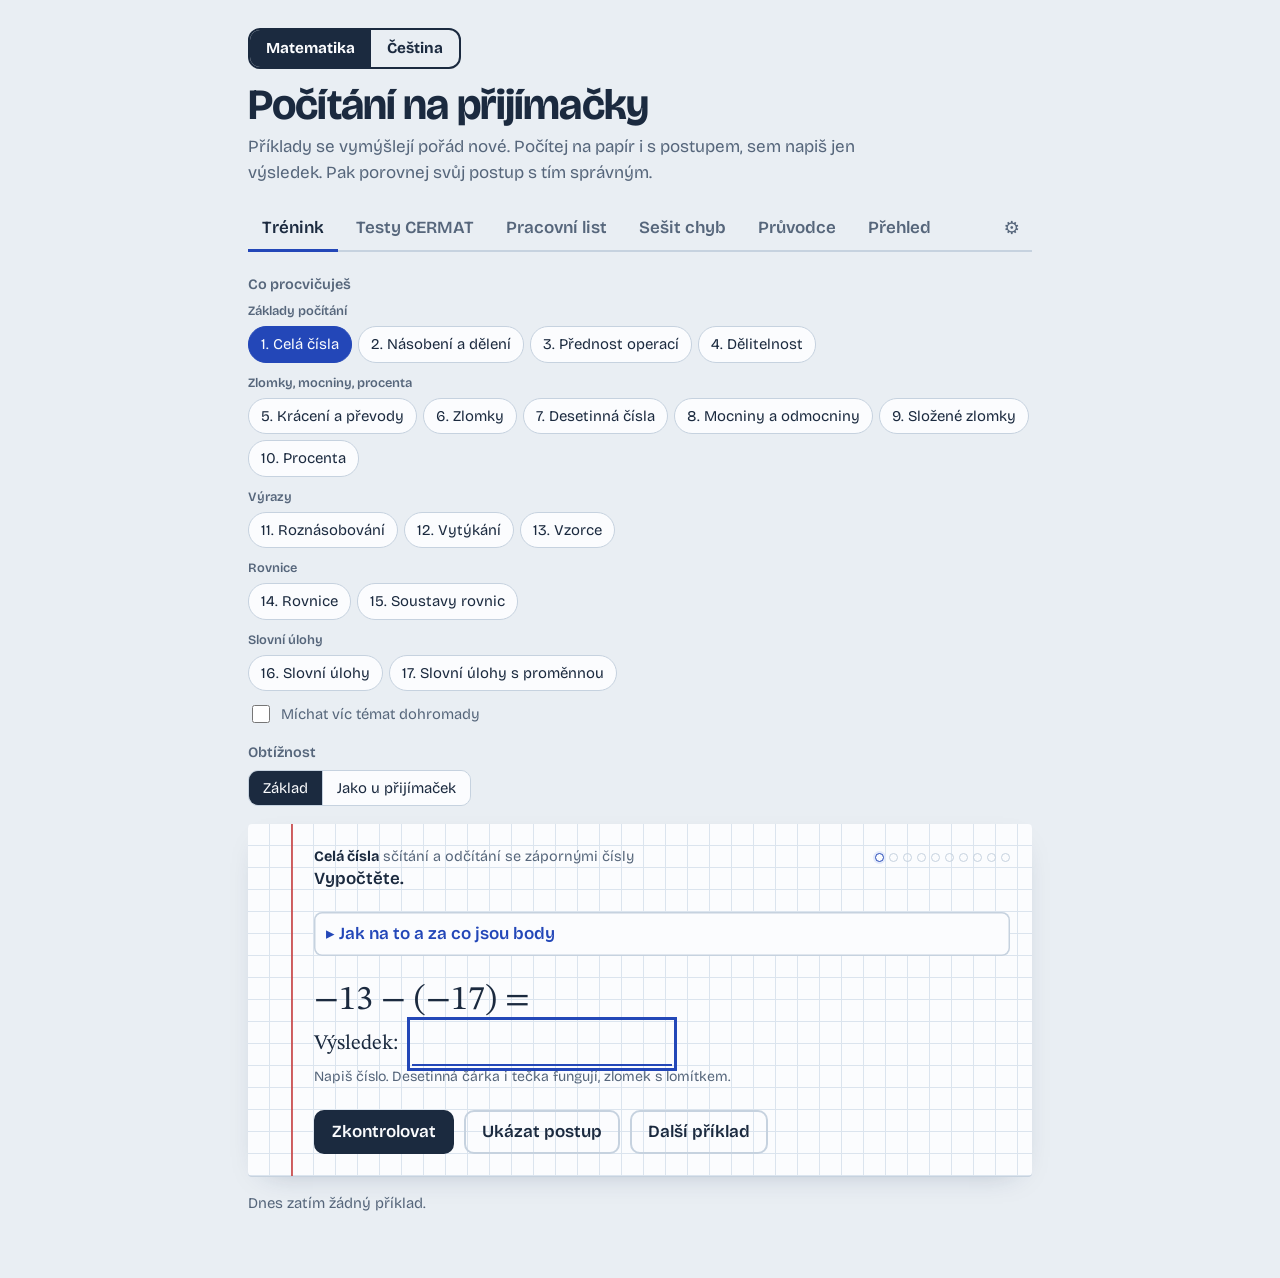
==== commit f9677401: "Dokumentace a hlídání struktury zdrojů (refaktoring, krok 6) README popisuje novou strukturu (css/, " ====
--- a/pocitani-na-prijimacky.html
+++ b/pocitani-na-prijimacky.html
@@ -44,7 +44,8 @@
 button:focus-visible,a:focus-visible,input:focus-visible,select:focus-visible{outline:3px solid var(--pen);outline-offset:2px}
 nav.tabs .tab-btn{margin-left:auto;padding:8px 12px;border:0;background:none;font:inherit;font-weight:600;font-size:1.15rem;line-height:1;color:var(--muted);cursor:pointer}
 nav.tabs .tab-btn:hover,nav.tabs .tab-btn[aria-expanded="true"]{color:var(--ink)}
-dialog{border:2px solid var(--line);border-radius:14px;background:var(--paper);color:var(--ink);padding:22px;width:min(92vw,30rem);max-height:min(86vh,44rem);overflow:auto;box-shadow:0 24px 70px -24px rgba(10,25,50,.5)}
+dialog{border:2px solid var(--line);border-radius:14px;background:var(--paper);color:var(--ink);padding:22px;width:min(92vw,30rem);max-height:min(86vh,44rem);overflow:auto;
+  box-shadow:0 24px 70px -24px rgba(10,25,50,.5)}
 dialog::backdrop{background:rgba(8,18,38,.5)}
 dialog h2{margin:0 0 10px;font-size:1.3rem}
 dialog input{display:block;width:100%;font:inherit;padding:9px 11px;border-radius:9px;border:1.5px solid var(--line);background:var(--paper);color:var(--ink)}
@@ -109,14 +110,16 @@
 .ws-item .p{font-family:var(--math);font-size:1.35rem;line-height:1.6}
 .ws-item .p .txt{font-family:var(--ui);font-size:1.02rem}
 .ws-item .t{font-size:.85rem;color:var(--muted)}
-.ws-space{height:150px;margin:6px 0 4px 2.2em;background-image:linear-gradient(var(--grid) 1px,transparent 1px),linear-gradient(90deg,var(--grid) 1px,transparent 1px);background-size:18px 18px;border:1px solid var(--grid)}
+.ws-space{height:150px;margin:6px 0 4px 2.2em;background-image:linear-gradient(var(--grid) 1px,transparent 1px),linear-gradient(90deg,var(--grid) 1px,transparent 1px);background-size:18px 18px;
+  border:1px solid var(--grid)}
 .solutions{margin-top:30px;border-top:2px dashed var(--line);padding-top:18px}
 .solutions .stp{margin:6px 0 0 2.2em}
 .solutions .say{font-size:.9rem}.solutions .m{font-size:1.05rem}
 
 /* mistakes + stats */
 .mlist{display:grid;gap:12px}
-.mitem{background:var(--paper);border:1.5px solid var(--line);border-left:4px solid var(--red);border-radius:6px;padding:12px 14px;display:flex;justify-content:space-between;gap:12px;align-items:center;flex-wrap:wrap}
+.mitem{background:var(--paper);border:1.5px solid var(--line);border-left:4px solid var(--red);border-radius:6px;padding:12px 14px;display:flex;justify-content:space-between;gap:12px;
+  align-items:center;flex-wrap:wrap}
 .mitem .p{font-family:var(--math);font-size:1.25rem;overflow-x:auto}
 .mitem .p .txt{font-family:var(--ui);font-size:1rem}
 .mitem small{display:block;color:var(--muted);font-size:.84rem}
@@ -162,7 +165,8 @@
 .dots span{width:9px;height:9px;border-radius:50%;border:1.5px solid var(--line);box-sizing:border-box}
 .dots span.d{background:var(--pen);border-color:var(--pen)}
 .dots span.c{border-color:var(--pen);box-shadow:0 0 0 2px var(--pen-soft)}
-.stamp{display:inline-block;vertical-align:middle;margin-left:14px;padding:2px 12px;font-family:var(--ui);border:3px solid currentColor;border-radius:8px;font-weight:800;letter-spacing:.06em;text-transform:uppercase;font-size:1.05rem;line-height:1.6;color:var(--pen);transform:rotate(-8deg);opacity:.85;pointer-events:none}
+.stamp{display:inline-block;vertical-align:middle;margin-left:14px;padding:2px 12px;font-family:var(--ui);border:3px solid currentColor;border-radius:8px;font-weight:800;letter-spacing:.06em;
+  text-transform:uppercase;font-size:1.05rem;line-height:1.6;color:var(--pen);transform:rotate(-8deg);opacity:.85;pointer-events:none}
 .stamp.s1{color:var(--green)}
 .mast{color:var(--green);font-weight:800}
 .chip[aria-pressed="true"] .mast{color:inherit}
@@ -331,7 +335,8 @@
 
 /* ===== Testy CERMAT (data nahraná do telefonu) ===== */
 .cm-tests{display:grid;gap:10px;margin:14px 0}
-.cm-test{text-align:left;font:inherit;padding:12px 14px;border:1.5px solid var(--line);border-radius:10px;background:var(--paper);color:var(--ink);cursor:pointer;display:flex;justify-content:space-between;align-items:baseline;gap:4px 12px;flex-wrap:wrap}
+.cm-test{text-align:left;font:inherit;padding:12px 14px;border:1.5px solid var(--line);border-radius:10px;background:var(--paper);color:var(--ink);cursor:pointer;display:flex;
+  justify-content:space-between;align-items:baseline;gap:4px 12px;flex-wrap:wrap}
 .cm-test small{color:var(--muted)}
 .cm-img{display:block;max-width:100%;height:auto;margin:8px 0;border-radius:4px;background:#fff}
 .cm-h{font-weight:700;margin:8px 0 4px}.cm-n{color:var(--muted);font-style:italic;margin:4px 0}.cm-t{margin:6px 0}
@@ -360,7 +365,8 @@
 .zoom[hidden]{display:none}
 .zoom-stage{position:absolute;inset:0;overflow:hidden;touch-action:none}
 .zoom-stage img{position:absolute;left:0;top:0;height:auto;max-width:none;transform-origin:0 0;background:#fff;user-select:none;-webkit-user-select:none;-webkit-user-drag:none}
-.zoom-x{position:absolute;top:12px;right:12px;z-index:2;width:48px;height:48px;border-radius:50%;border:0;background:rgba(255,255,255,.92);color:#111;font-size:22px;line-height:48px;cursor:pointer;box-shadow:0 2px 10px rgba(0,0,0,.4)}
+.zoom-x{position:absolute;top:12px;right:12px;z-index:2;width:48px;height:48px;border-radius:50%;border:0;background:rgba(255,255,255,.92);color:#111;font-size:22px;line-height:48px;cursor:pointer;
+  box-shadow:0 2px 10px rgba(0,0,0,.4)}
 .zoom-hint{position:absolute;left:0;right:0;bottom:12px;margin:0;padding:0 16px;text-align:center;color:#ddd;font-size:.85rem;pointer-events:none;transition:opacity .4s}
 .zoom.used .zoom-hint{opacity:0}
 
